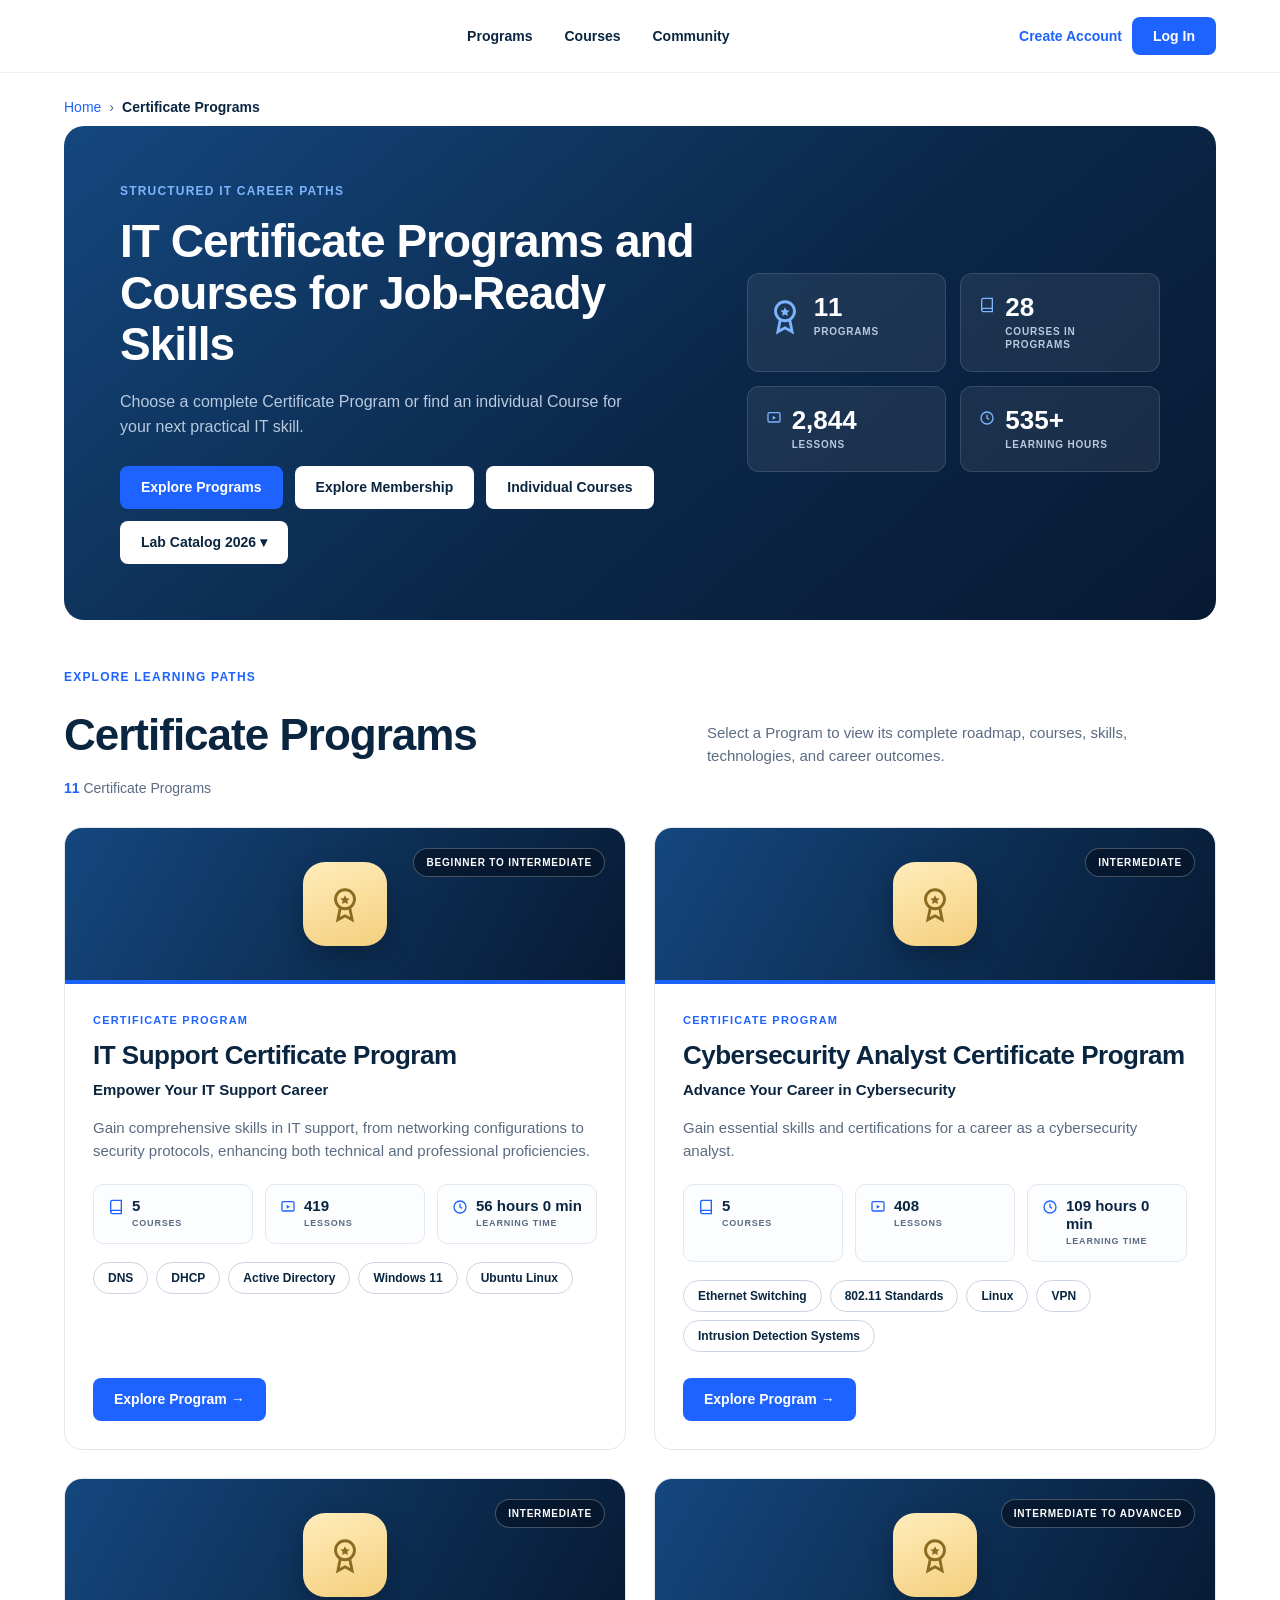
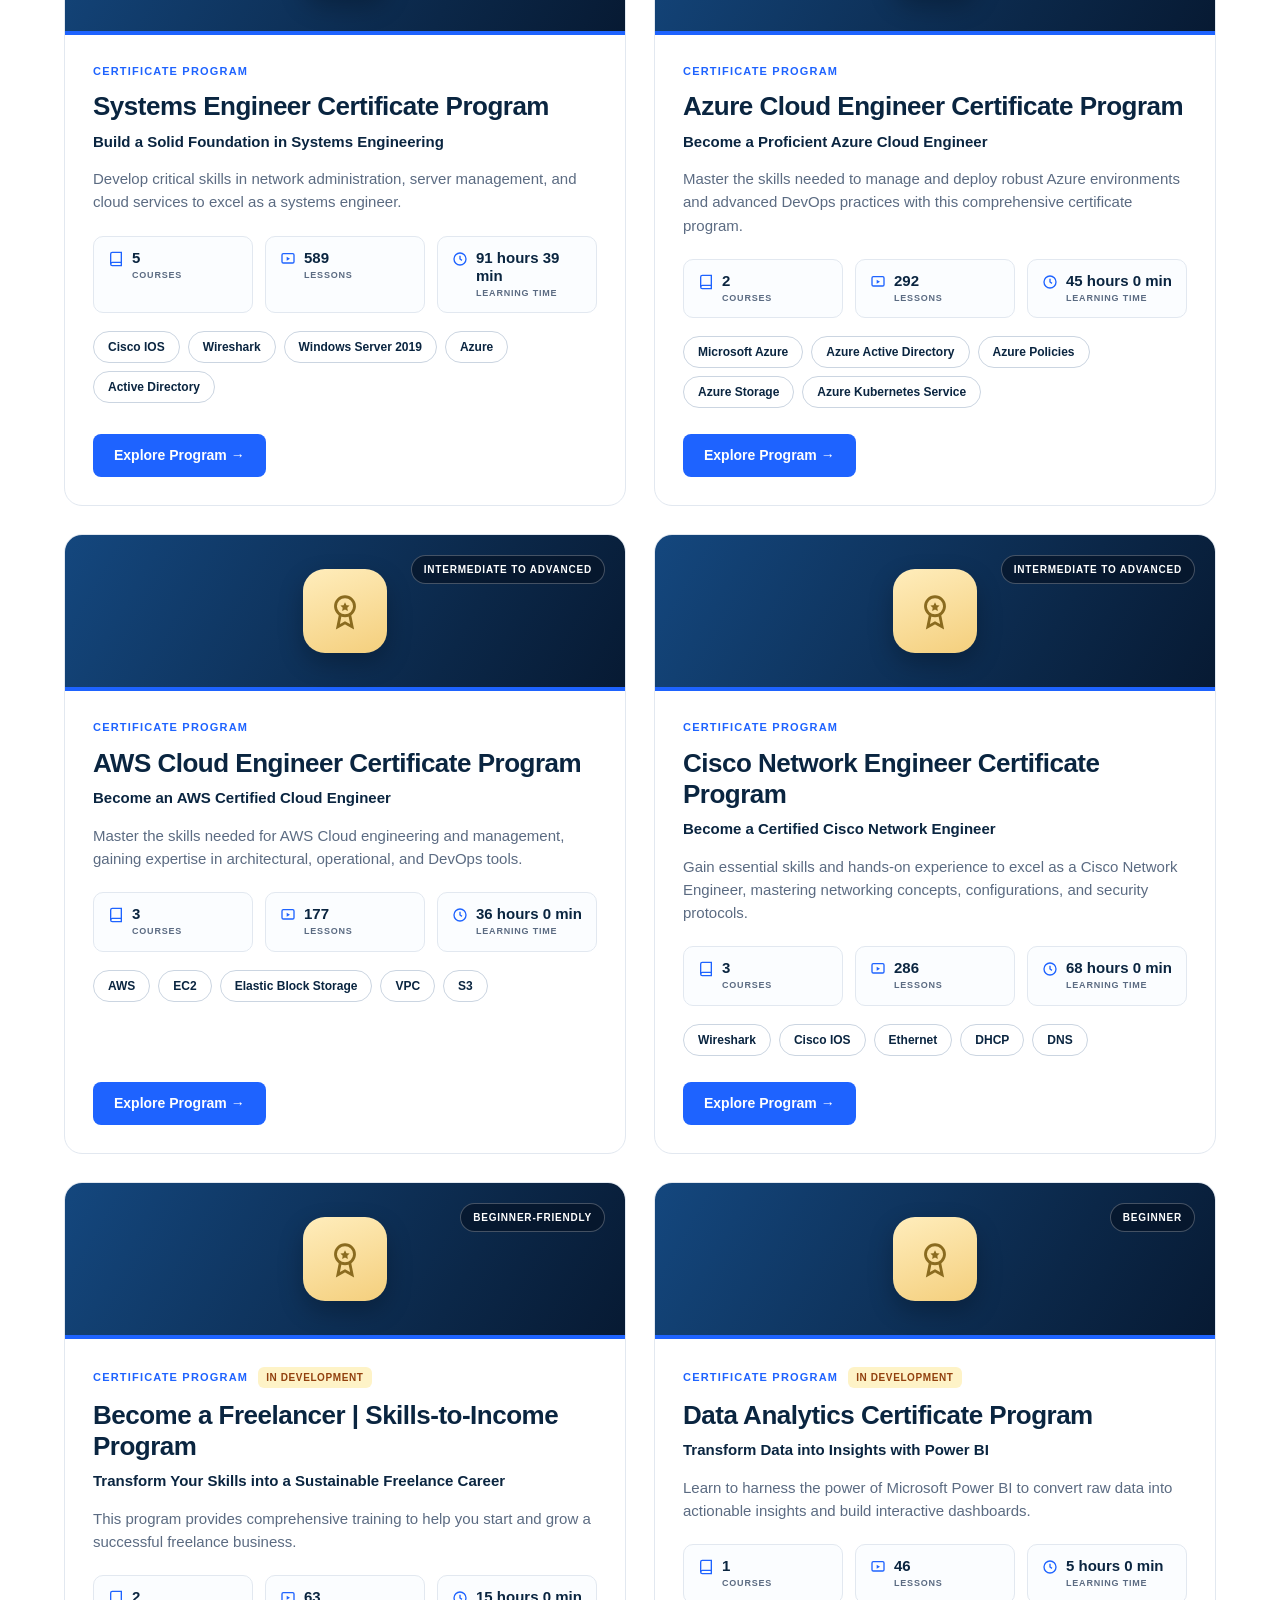
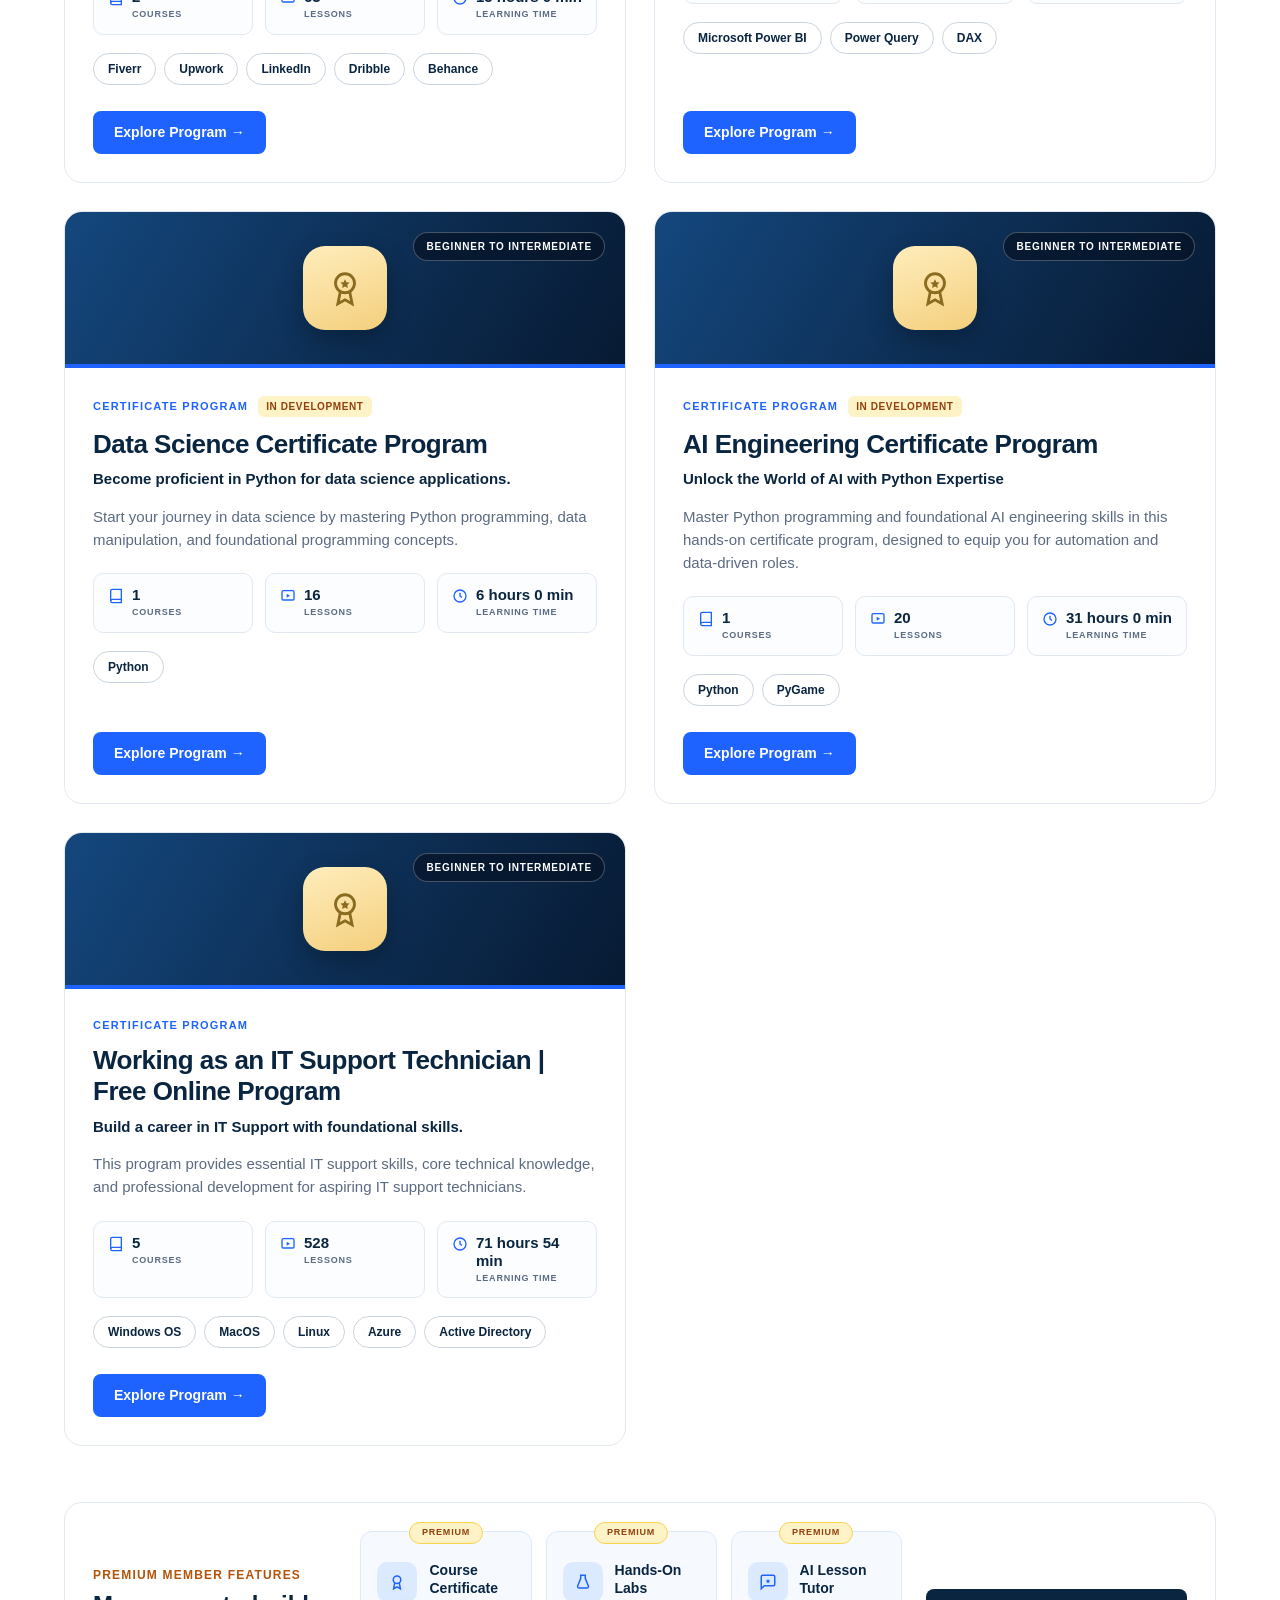
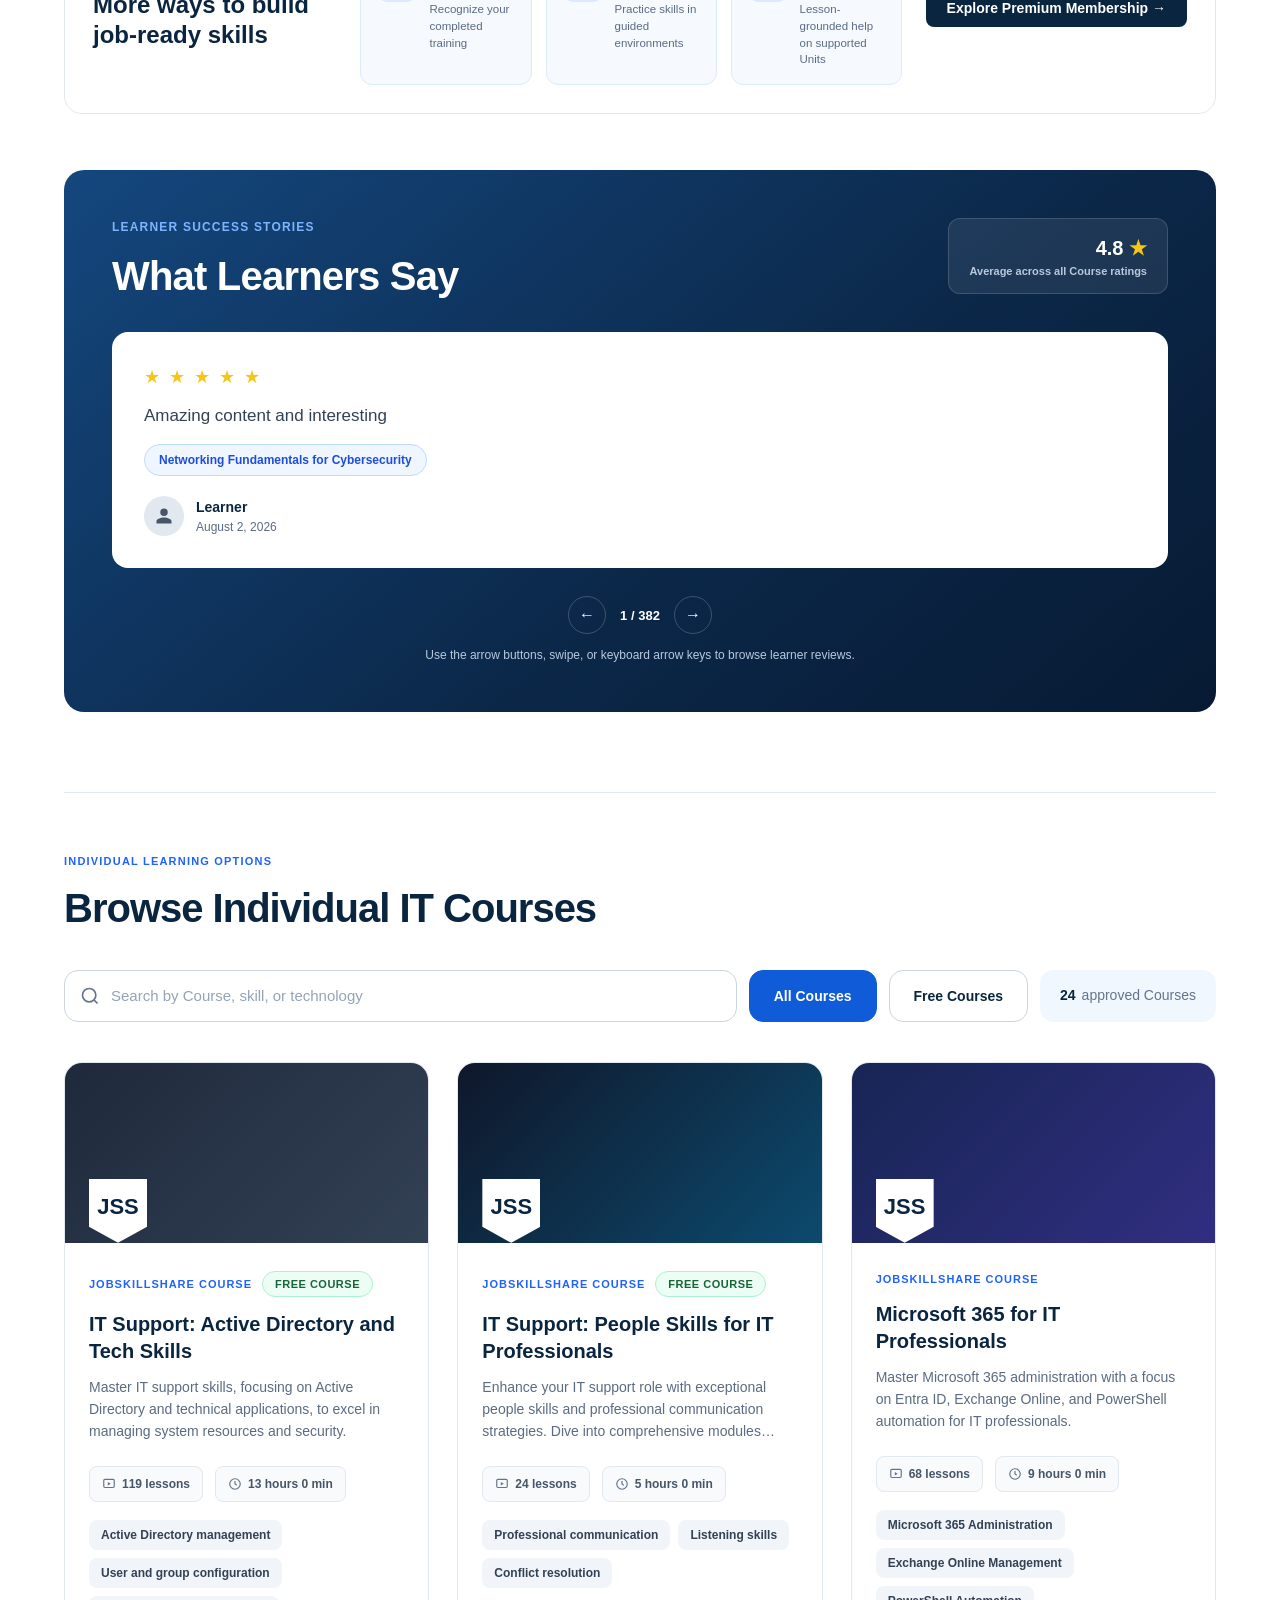
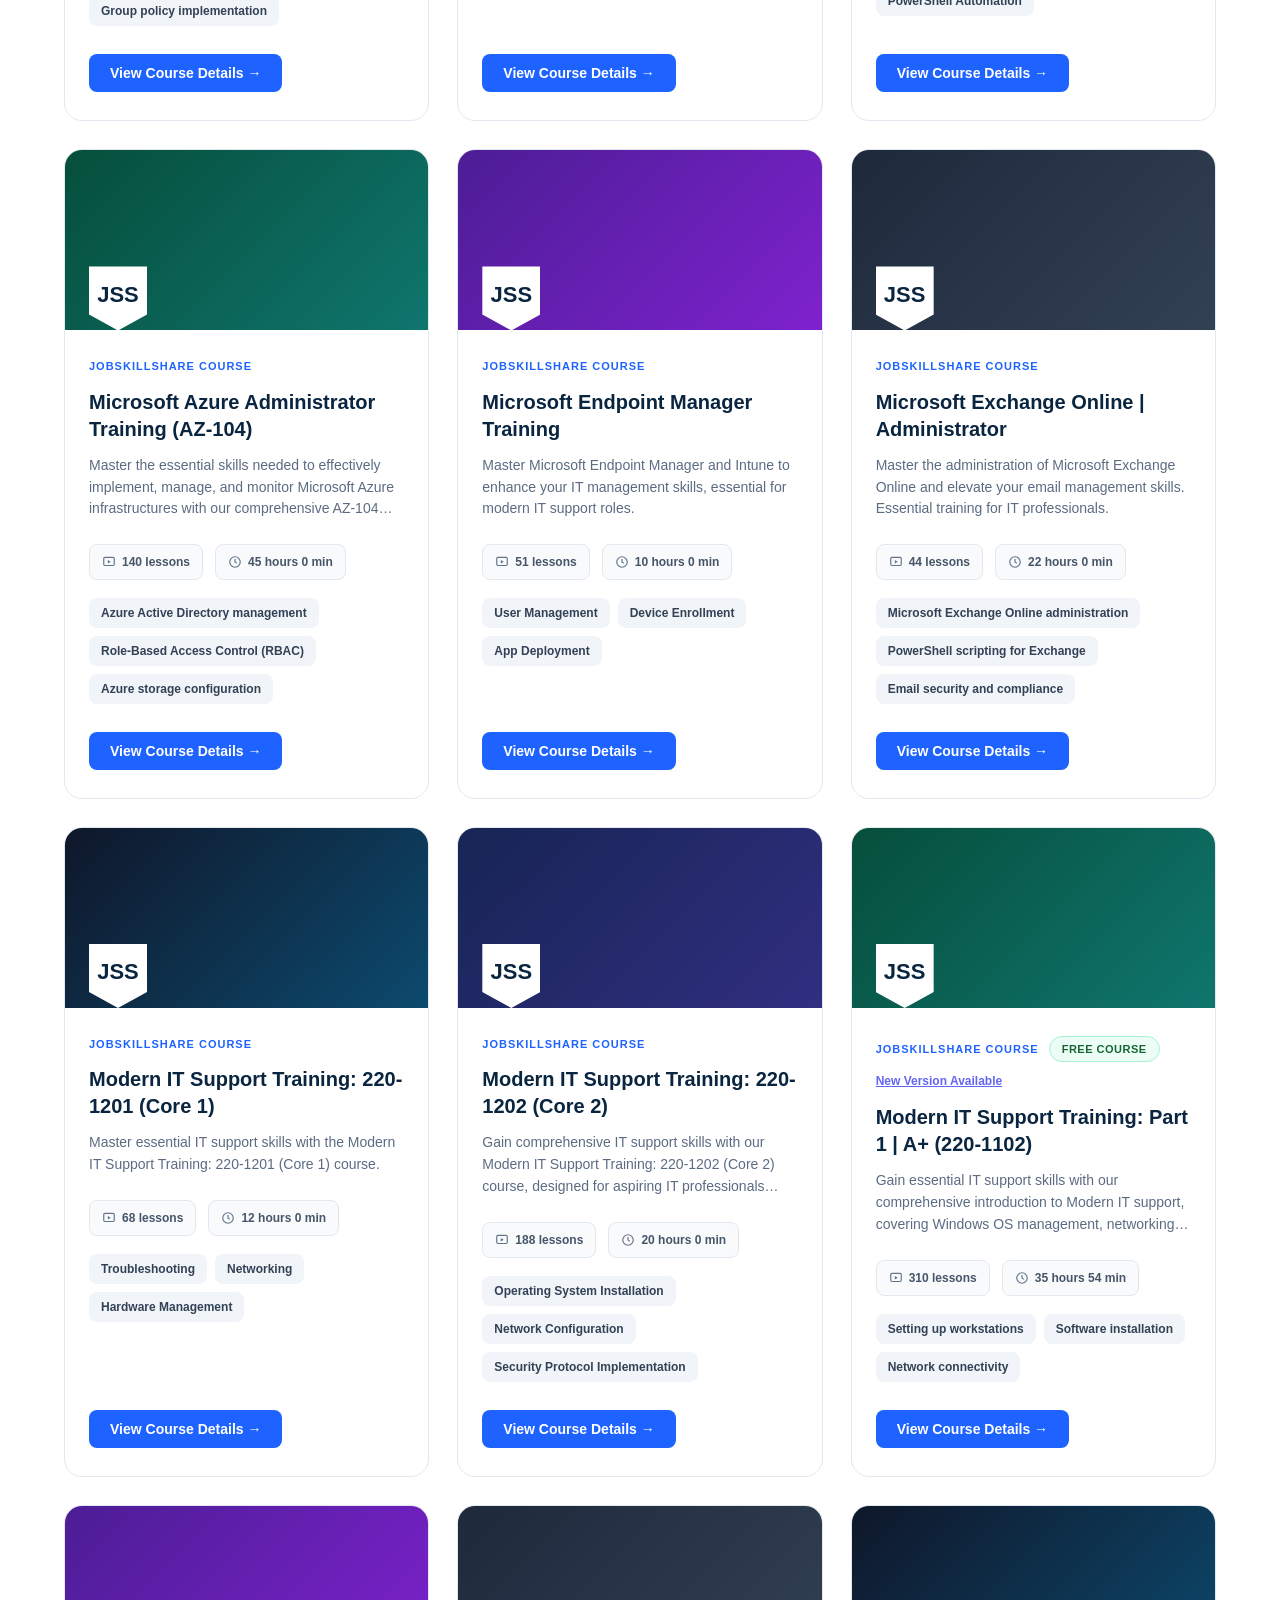
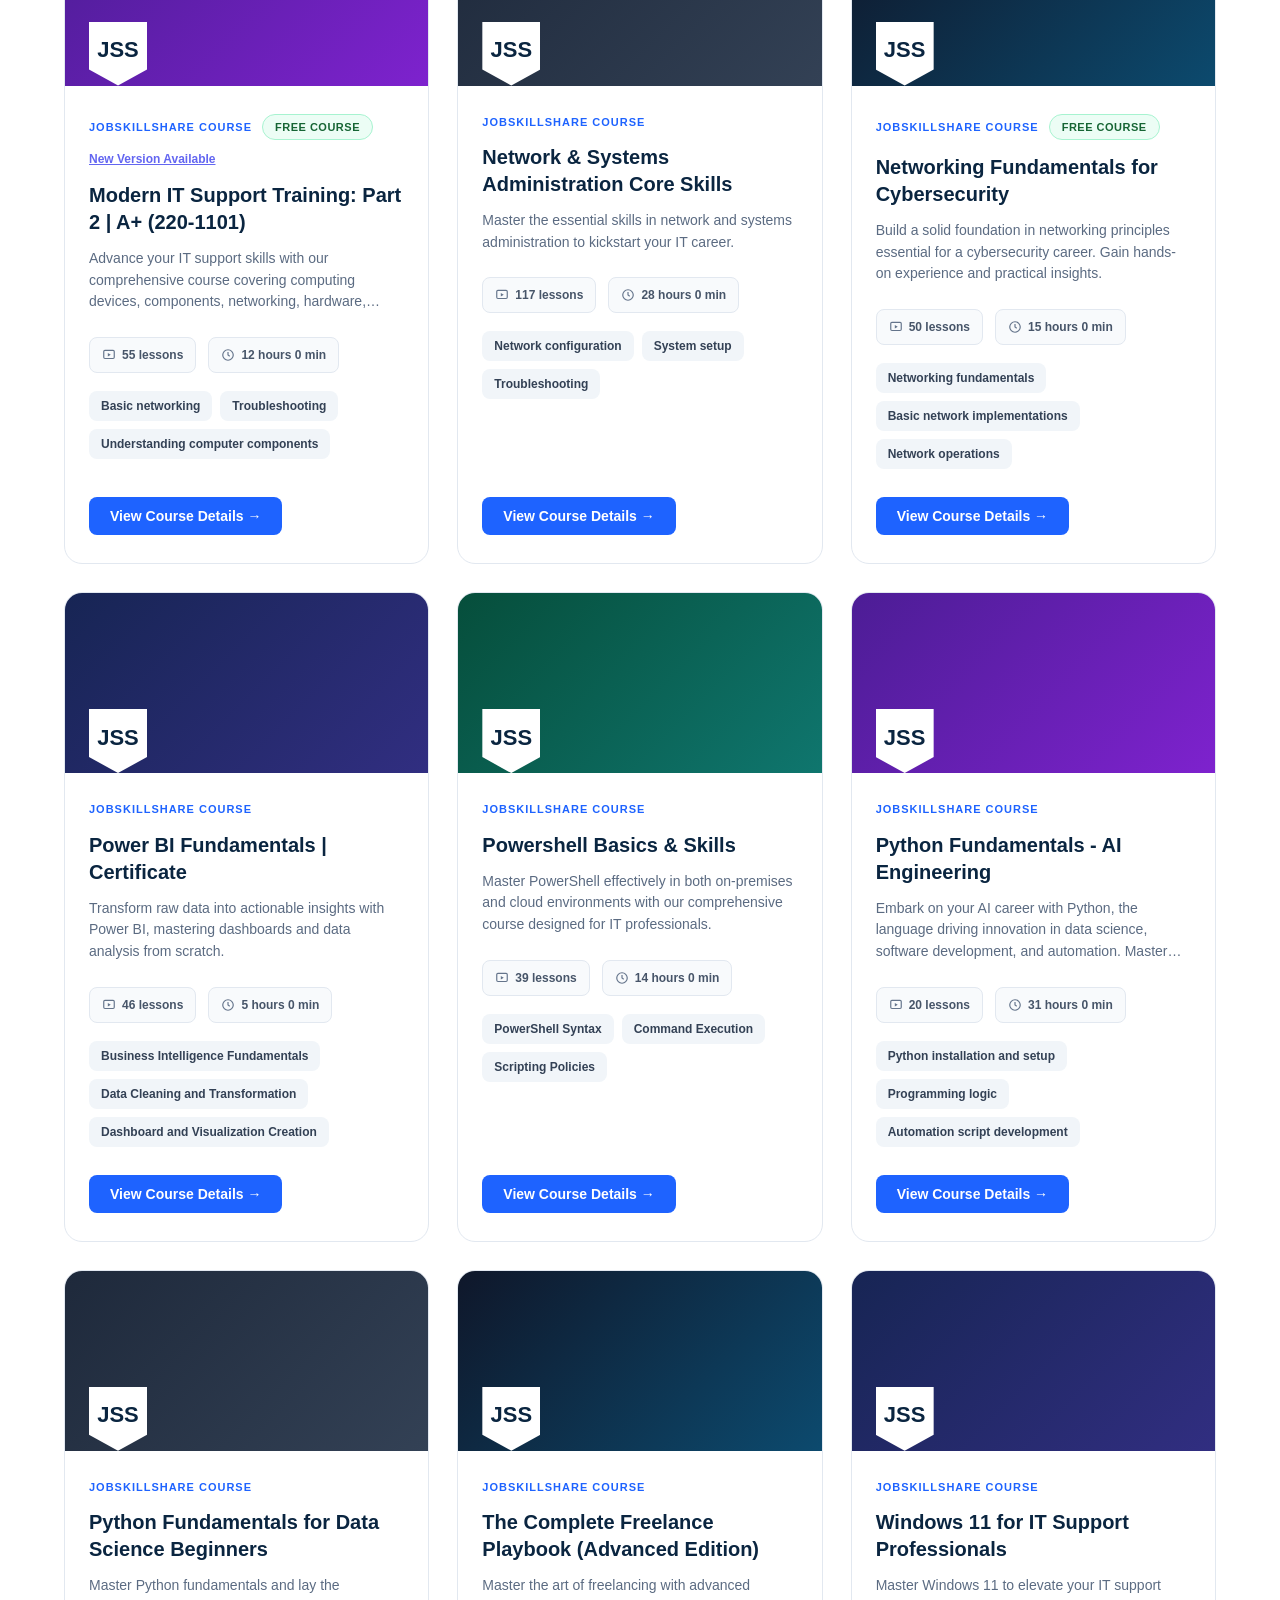
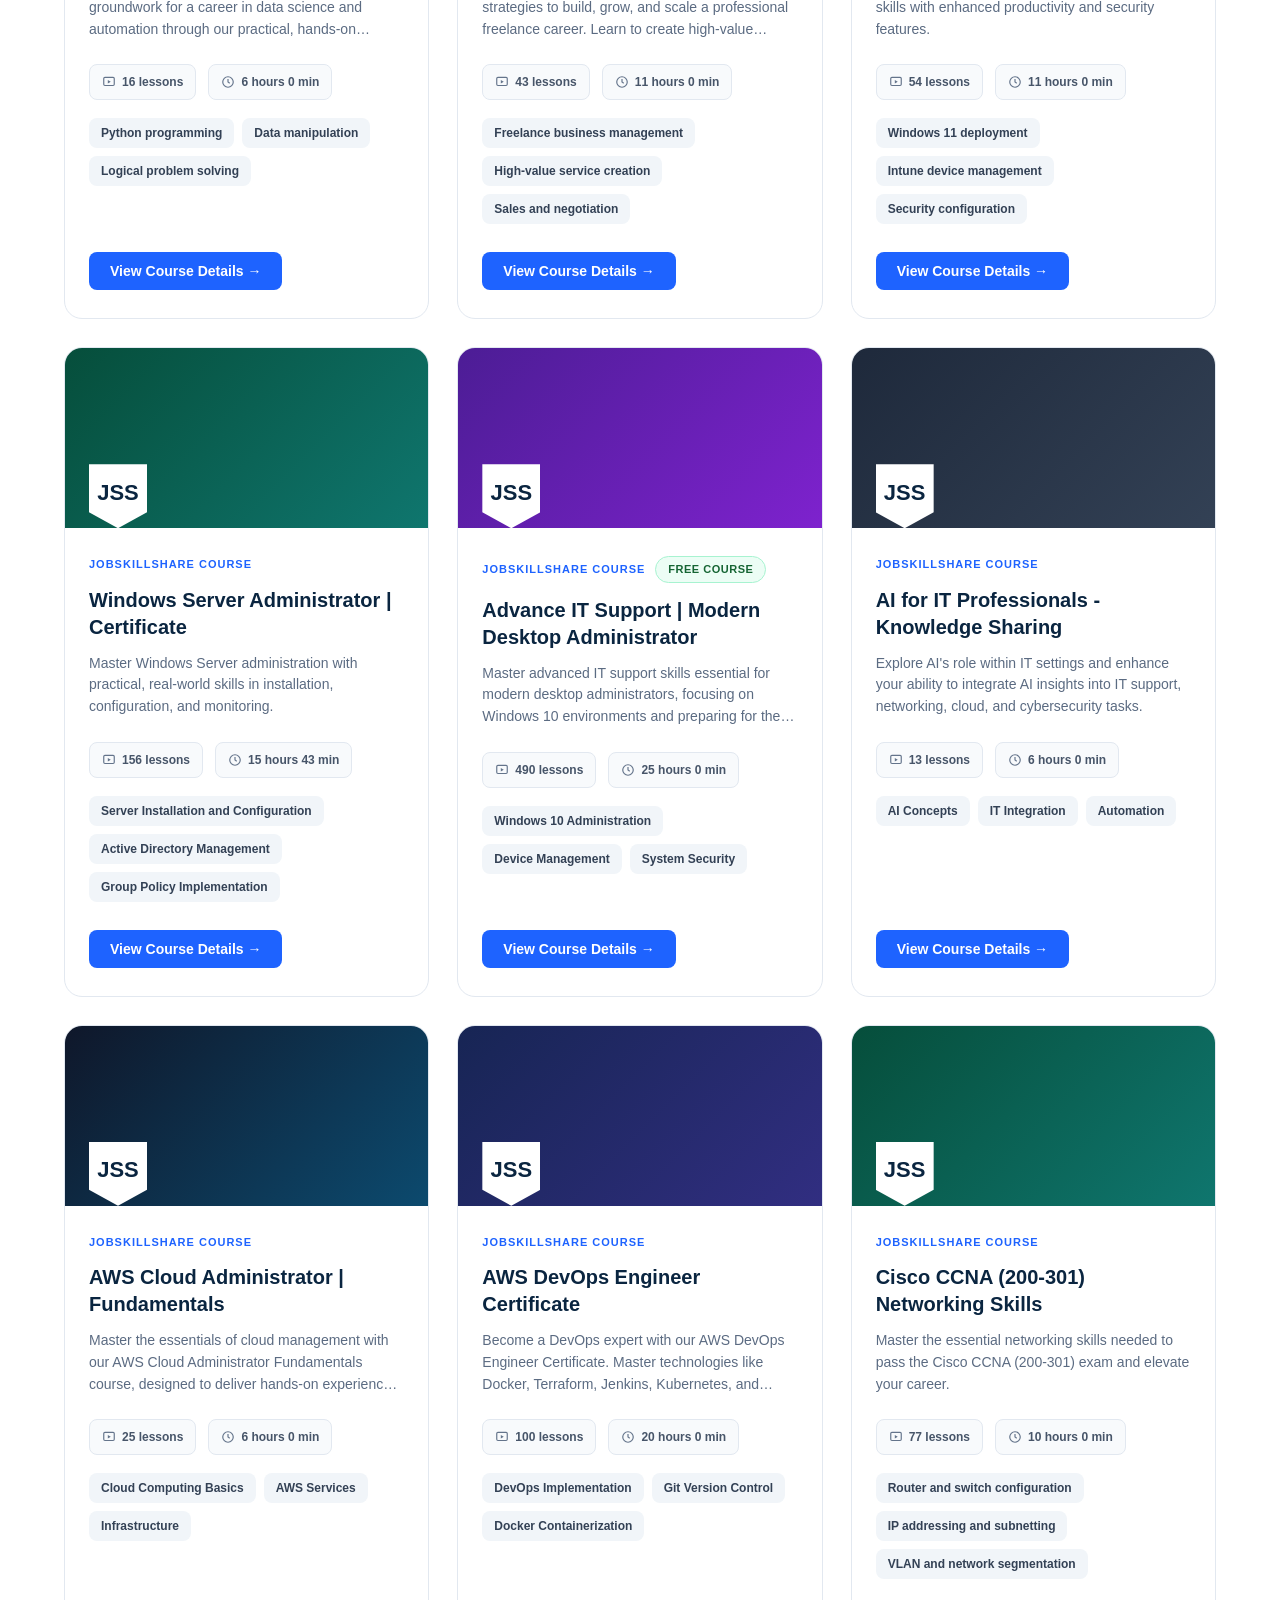
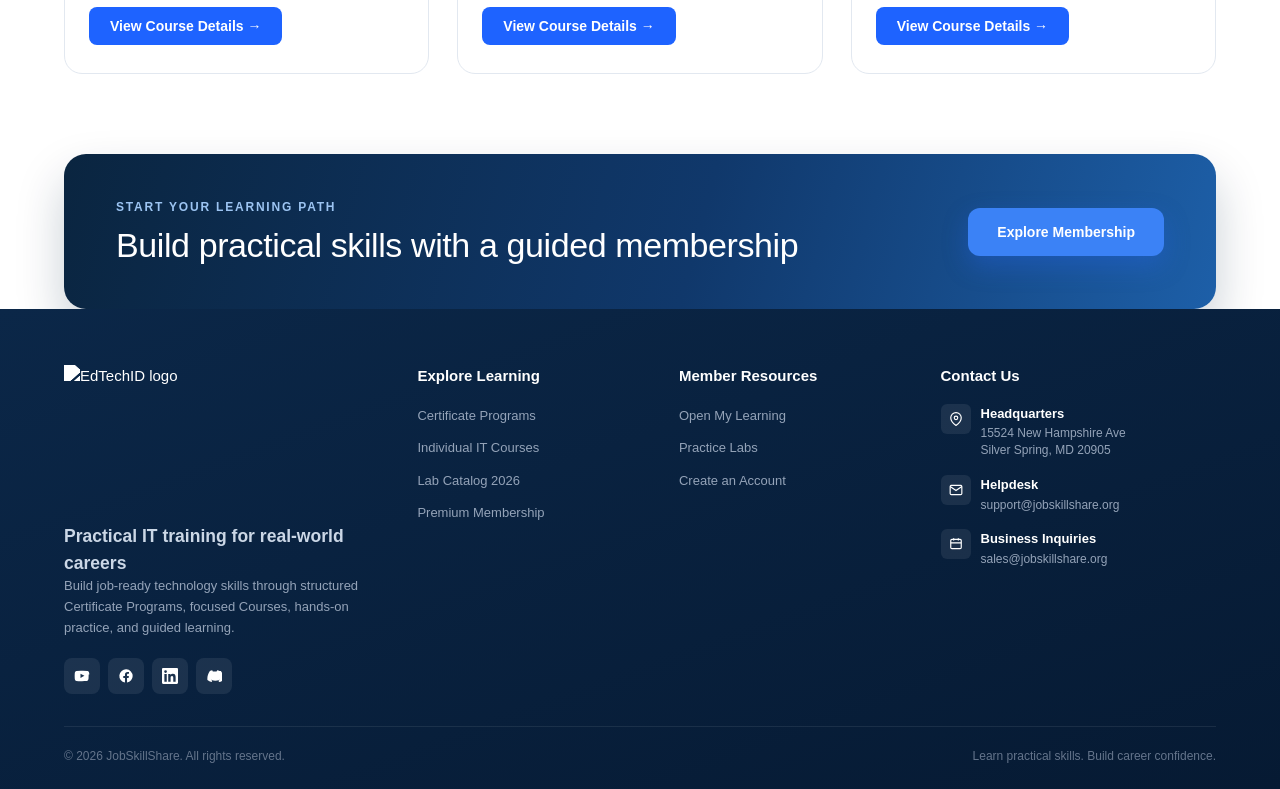
==== programs.html @ f915c5a3 "new ui" ====
<!DOCTYPE html><html lang="en"><head>
    

    

    <meta charset="UTF-8">
    <meta name="viewport" content="width=device-width, initial-scale=1.0">
    <title>Tech4D — Practical IT Training for Real-World Careers</title>
  <link rel="stylesheet" href="style.css"></head>
  <body>
    <div id="root"><header class="site-header"><div class="container header-inner"><a href="#" class="logo" aria-label="Tech4D Home"><img alt="EdTechID logo" class="header-logo-img" src="https://www.jobskillshare.org/wp-content/uploads/LOGO.png"></a><nav class="main-nav" aria-label="Primary"><a href="#programs">Programs</a><a href="#courses">Courses</a><a href="#community">Community</a></nav><div class="header-actions"><button class="nav-link-btn">Create Account</button><button class="btn btn-primary">Log In</button></div></div></header><main><div><div class="container"><div class="pp-breadcrumb"><span class="home-link">Home</span><span>›</span><span class="current">Certificate Programs</span></div><div class="pp-hero"><div><div class="eyebrow">Structured IT Career Paths</div><h1>IT Certificate Programs and Courses for Job-Ready Skills</h1><p>Choose a complete Certificate Program or find an individual Course for your next practical IT skill.</p><div class="pp-hero-buttons"><a href="#pp-list" class="btn btn-primary">Explore Programs</a><button class="btn btn-white">Explore Membership</button><a href="#pp-list" class="btn btn-white">Individual Courses</a><a href="#" class="btn btn-white">Lab Catalog 2026 ▾</a></div></div><div class="pp-hero-stats"><div class="pp-stat-box"><span class="icon"><svg width="38" height="38" viewBox="0 0 24 24" fill="none" stroke="currentColor" stroke-width="1.8"><circle cx="12" cy="9" r="6"></circle><path d="M9 14.5L7.5 22l4.5-2.5L16.5 22 15 14.5"></path><path d="M12 6.5l.9 1.8 2 .3-1.45 1.4.35 2-1.8-.95-1.8.95.35-2L9.1 8.6l2-.3z" fill="currentColor" stroke="none"></path></svg></span><div><div class="num">11</div><div class="lbl">Programs</div></div></div><div class="pp-stat-box"><span class="icon"><svg width="16" height="16" viewBox="0 0 24 24" fill="none" stroke="currentColor" stroke-width="2"><path d="M4 19.5A2.5 2.5 0 0 1 6.5 17H20"></path><path d="M6.5 2H20v20H6.5A2.5 2.5 0 0 1 4 19.5v-15A2.5 2.5 0 0 1 6.5 2z"></path></svg></span><div><div class="num">28</div><div class="lbl">Courses in Programs</div></div></div><div class="pp-stat-box"><span class="icon"><svg width="16" height="16" viewBox="0 0 24 24" fill="none" stroke="currentColor" stroke-width="2"><rect x="3" y="4" width="18" height="14" rx="2"></rect><path d="M10 8.5l5 3-5 3z" fill="currentColor" stroke="none"></path></svg></span><div><div class="num">2,844</div><div class="lbl">Lessons</div></div></div><div class="pp-stat-box"><span class="icon"><svg width="16" height="16" viewBox="0 0 24 24" fill="none" stroke="currentColor" stroke-width="2"><circle cx="12" cy="12" r="9"></circle><path d="M12 7v5l3 2"></path></svg></span><div><div class="num">535+</div><div class="lbl">Learning Hours</div></div></div></div></div><div class="pp-section-head" id="pp-list"><div><div class="eyebrow">Explore Learning Paths</div><h2>Certificate Programs</h2></div><p>Select a Program to view its complete roadmap, courses, skills, technologies, and career outcomes.</p></div><div class="pp-count"><strong>11</strong> Certificate Programs</div><div class="pp-grid"><div class="pp-card"><div class="pp-card-banner"><div class="pp-medal"><svg width="38" height="38" viewBox="0 0 24 24" fill="none" stroke="currentColor" stroke-width="1.8"><circle cx="12" cy="9" r="6"></circle><path d="M9 14.5L7.5 22l4.5-2.5L16.5 22 15 14.5"></path><path d="M12 6.5l.9 1.8 2 .3-1.45 1.4.35 2-1.8-.95-1.8.95.35-2L9.1 8.6l2-.3z" fill="currentColor" stroke="none"></path></svg></div><span class="pp-level-badge">Beginner to Intermediate</span></div><div class="pp-card-body"><div class="pp-card-eyebrow"><span class="ce">Certificate Program</span></div><h3>IT Support Certificate Program</h3><div class="pp-card-sub">Empower Your IT Support Career</div><p class="pp-card-desc">Gain comprehensive skills in IT support, from networking configurations to security protocols, enhancing both technical and professional proficiencies.</p><div class="pp-stat-row"><div class="pp-mini-stat"><span class="icon"><svg width="16" height="16" viewBox="0 0 24 24" fill="none" stroke="currentColor" stroke-width="2"><path d="M4 19.5A2.5 2.5 0 0 1 6.5 17H20"></path><path d="M6.5 2H20v20H6.5A2.5 2.5 0 0 1 4 19.5v-15A2.5 2.5 0 0 1 6.5 2z"></path></svg></span><div><div class="v">5</div><div class="l">Courses</div></div></div><div class="pp-mini-stat"><span class="icon"><svg width="16" height="16" viewBox="0 0 24 24" fill="none" stroke="currentColor" stroke-width="2"><rect x="3" y="4" width="18" height="14" rx="2"></rect><path d="M10 8.5l5 3-5 3z" fill="currentColor" stroke="none"></path></svg></span><div><div class="v">419</div><div class="l">Lessons</div></div></div><div class="pp-mini-stat"><span class="icon"><svg width="16" height="16" viewBox="0 0 24 24" fill="none" stroke="currentColor" stroke-width="2"><circle cx="12" cy="12" r="9"></circle><path d="M12 7v5l3 2"></path></svg></span><div><div class="v">56 hours 0 min</div><div class="l">Learning Time</div></div></div></div><div class="pp-chips"><span class="pp-chip">DNS</span><span class="pp-chip">DHCP</span><span class="pp-chip">Active Directory</span><span class="pp-chip">Windows 11</span><span class="pp-chip">Ubuntu Linux</span></div><a href="#" class="btn btn-primary">Explore Program →</a></div></div><div class="pp-card"><div class="pp-card-banner"><div class="pp-medal"><svg width="38" height="38" viewBox="0 0 24 24" fill="none" stroke="currentColor" stroke-width="1.8"><circle cx="12" cy="9" r="6"></circle><path d="M9 14.5L7.5 22l4.5-2.5L16.5 22 15 14.5"></path><path d="M12 6.5l.9 1.8 2 .3-1.45 1.4.35 2-1.8-.95-1.8.95.35-2L9.1 8.6l2-.3z" fill="currentColor" stroke="none"></path></svg></div><span class="pp-level-badge">Intermediate</span></div><div class="pp-card-body"><div class="pp-card-eyebrow"><span class="ce">Certificate Program</span></div><h3>Cybersecurity Analyst Certificate Program</h3><div class="pp-card-sub">Advance Your Career in Cybersecurity</div><p class="pp-card-desc">Gain essential skills and certifications for a career as a cybersecurity analyst.</p><div class="pp-stat-row"><div class="pp-mini-stat"><span class="icon"><svg width="16" height="16" viewBox="0 0 24 24" fill="none" stroke="currentColor" stroke-width="2"><path d="M4 19.5A2.5 2.5 0 0 1 6.5 17H20"></path><path d="M6.5 2H20v20H6.5A2.5 2.5 0 0 1 4 19.5v-15A2.5 2.5 0 0 1 6.5 2z"></path></svg></span><div><div class="v">5</div><div class="l">Courses</div></div></div><div class="pp-mini-stat"><span class="icon"><svg width="16" height="16" viewBox="0 0 24 24" fill="none" stroke="currentColor" stroke-width="2"><rect x="3" y="4" width="18" height="14" rx="2"></rect><path d="M10 8.5l5 3-5 3z" fill="currentColor" stroke="none"></path></svg></span><div><div class="v">408</div><div class="l">Lessons</div></div></div><div class="pp-mini-stat"><span class="icon"><svg width="16" height="16" viewBox="0 0 24 24" fill="none" stroke="currentColor" stroke-width="2"><circle cx="12" cy="12" r="9"></circle><path d="M12 7v5l3 2"></path></svg></span><div><div class="v">109 hours 0 min</div><div class="l">Learning Time</div></div></div></div><div class="pp-chips"><span class="pp-chip">Ethernet Switching</span><span class="pp-chip">802.11 Standards</span><span class="pp-chip">Linux</span><span class="pp-chip">VPN</span><span class="pp-chip">Intrusion Detection Systems</span></div><a href="#" class="btn btn-primary">Explore Program →</a></div></div><div class="pp-card"><div class="pp-card-banner"><div class="pp-medal"><svg width="38" height="38" viewBox="0 0 24 24" fill="none" stroke="currentColor" stroke-width="1.8"><circle cx="12" cy="9" r="6"></circle><path d="M9 14.5L7.5 22l4.5-2.5L16.5 22 15 14.5"></path><path d="M12 6.5l.9 1.8 2 .3-1.45 1.4.35 2-1.8-.95-1.8.95.35-2L9.1 8.6l2-.3z" fill="currentColor" stroke="none"></path></svg></div><span class="pp-level-badge">Intermediate</span></div><div class="pp-card-body"><div class="pp-card-eyebrow"><span class="ce">Certificate Program</span></div><h3>Systems Engineer Certificate Program</h3><div class="pp-card-sub">Build a Solid Foundation in Systems Engineering</div><p class="pp-card-desc">Develop critical skills in network administration, server management, and cloud services to excel as a systems engineer.</p><div class="pp-stat-row"><div class="pp-mini-stat"><span class="icon"><svg width="16" height="16" viewBox="0 0 24 24" fill="none" stroke="currentColor" stroke-width="2"><path d="M4 19.5A2.5 2.5 0 0 1 6.5 17H20"></path><path d="M6.5 2H20v20H6.5A2.5 2.5 0 0 1 4 19.5v-15A2.5 2.5 0 0 1 6.5 2z"></path></svg></span><div><div class="v">5</div><div class="l">Courses</div></div></div><div class="pp-mini-stat"><span class="icon"><svg width="16" height="16" viewBox="0 0 24 24" fill="none" stroke="currentColor" stroke-width="2"><rect x="3" y="4" width="18" height="14" rx="2"></rect><path d="M10 8.5l5 3-5 3z" fill="currentColor" stroke="none"></path></svg></span><div><div class="v">589</div><div class="l">Lessons</div></div></div><div class="pp-mini-stat"><span class="icon"><svg width="16" height="16" viewBox="0 0 24 24" fill="none" stroke="currentColor" stroke-width="2"><circle cx="12" cy="12" r="9"></circle><path d="M12 7v5l3 2"></path></svg></span><div><div class="v">91 hours 39 min</div><div class="l">Learning Time</div></div></div></div><div class="pp-chips"><span class="pp-chip">Cisco IOS</span><span class="pp-chip">Wireshark</span><span class="pp-chip">Windows Server 2019</span><span class="pp-chip">Azure</span><span class="pp-chip">Active Directory</span></div><a href="#" class="btn btn-primary">Explore Program →</a></div></div><div class="pp-card"><div class="pp-card-banner"><div class="pp-medal"><svg width="38" height="38" viewBox="0 0 24 24" fill="none" stroke="currentColor" stroke-width="1.8"><circle cx="12" cy="9" r="6"></circle><path d="M9 14.5L7.5 22l4.5-2.5L16.5 22 15 14.5"></path><path d="M12 6.5l.9 1.8 2 .3-1.45 1.4.35 2-1.8-.95-1.8.95.35-2L9.1 8.6l2-.3z" fill="currentColor" stroke="none"></path></svg></div><span class="pp-level-badge">Intermediate to Advanced</span></div><div class="pp-card-body"><div class="pp-card-eyebrow"><span class="ce">Certificate Program</span></div><h3>Azure Cloud Engineer Certificate Program</h3><div class="pp-card-sub">Become a Proficient Azure Cloud Engineer</div><p class="pp-card-desc">Master the skills needed to manage and deploy robust Azure environments and advanced DevOps practices with this comprehensive certificate program.</p><div class="pp-stat-row"><div class="pp-mini-stat"><span class="icon"><svg width="16" height="16" viewBox="0 0 24 24" fill="none" stroke="currentColor" stroke-width="2"><path d="M4 19.5A2.5 2.5 0 0 1 6.5 17H20"></path><path d="M6.5 2H20v20H6.5A2.5 2.5 0 0 1 4 19.5v-15A2.5 2.5 0 0 1 6.5 2z"></path></svg></span><div><div class="v">2</div><div class="l">Courses</div></div></div><div class="pp-mini-stat"><span class="icon"><svg width="16" height="16" viewBox="0 0 24 24" fill="none" stroke="currentColor" stroke-width="2"><rect x="3" y="4" width="18" height="14" rx="2"></rect><path d="M10 8.5l5 3-5 3z" fill="currentColor" stroke="none"></path></svg></span><div><div class="v">292</div><div class="l">Lessons</div></div></div><div class="pp-mini-stat"><span class="icon"><svg width="16" height="16" viewBox="0 0 24 24" fill="none" stroke="currentColor" stroke-width="2"><circle cx="12" cy="12" r="9"></circle><path d="M12 7v5l3 2"></path></svg></span><div><div class="v">45 hours 0 min</div><div class="l">Learning Time</div></div></div></div><div class="pp-chips"><span class="pp-chip">Microsoft Azure</span><span class="pp-chip">Azure Active Directory</span><span class="pp-chip">Azure Policies</span><span class="pp-chip">Azure Storage</span><span class="pp-chip">Azure Kubernetes Service</span></div><a href="#" class="btn btn-primary">Explore Program →</a></div></div><div class="pp-card"><div class="pp-card-banner"><div class="pp-medal"><svg width="38" height="38" viewBox="0 0 24 24" fill="none" stroke="currentColor" stroke-width="1.8"><circle cx="12" cy="9" r="6"></circle><path d="M9 14.5L7.5 22l4.5-2.5L16.5 22 15 14.5"></path><path d="M12 6.5l.9 1.8 2 .3-1.45 1.4.35 2-1.8-.95-1.8.95.35-2L9.1 8.6l2-.3z" fill="currentColor" stroke="none"></path></svg></div><span class="pp-level-badge">Intermediate to Advanced</span></div><div class="pp-card-body"><div class="pp-card-eyebrow"><span class="ce">Certificate Program</span></div><h3>AWS Cloud Engineer Certificate Program</h3><div class="pp-card-sub">Become an AWS Certified Cloud Engineer</div><p class="pp-card-desc">Master the skills needed for AWS Cloud engineering and management, gaining expertise in architectural, operational, and DevOps tools.</p><div class="pp-stat-row"><div class="pp-mini-stat"><span class="icon"><svg width="16" height="16" viewBox="0 0 24 24" fill="none" stroke="currentColor" stroke-width="2"><path d="M4 19.5A2.5 2.5 0 0 1 6.5 17H20"></path><path d="M6.5 2H20v20H6.5A2.5 2.5 0 0 1 4 19.5v-15A2.5 2.5 0 0 1 6.5 2z"></path></svg></span><div><div class="v">3</div><div class="l">Courses</div></div></div><div class="pp-mini-stat"><span class="icon"><svg width="16" height="16" viewBox="0 0 24 24" fill="none" stroke="currentColor" stroke-width="2"><rect x="3" y="4" width="18" height="14" rx="2"></rect><path d="M10 8.5l5 3-5 3z" fill="currentColor" stroke="none"></path></svg></span><div><div class="v">177</div><div class="l">Lessons</div></div></div><div class="pp-mini-stat"><span class="icon"><svg width="16" height="16" viewBox="0 0 24 24" fill="none" stroke="currentColor" stroke-width="2"><circle cx="12" cy="12" r="9"></circle><path d="M12 7v5l3 2"></path></svg></span><div><div class="v">36 hours 0 min</div><div class="l">Learning Time</div></div></div></div><div class="pp-chips"><span class="pp-chip">AWS</span><span class="pp-chip">EC2</span><span class="pp-chip">Elastic Block Storage</span><span class="pp-chip">VPC</span><span class="pp-chip">S3</span></div><a href="#" class="btn btn-primary">Explore Program →</a></div></div><div class="pp-card"><div class="pp-card-banner"><div class="pp-medal"><svg width="38" height="38" viewBox="0 0 24 24" fill="none" stroke="currentColor" stroke-width="1.8"><circle cx="12" cy="9" r="6"></circle><path d="M9 14.5L7.5 22l4.5-2.5L16.5 22 15 14.5"></path><path d="M12 6.5l.9 1.8 2 .3-1.45 1.4.35 2-1.8-.95-1.8.95.35-2L9.1 8.6l2-.3z" fill="currentColor" stroke="none"></path></svg></div><span class="pp-level-badge">Intermediate to Advanced</span></div><div class="pp-card-body"><div class="pp-card-eyebrow"><span class="ce">Certificate Program</span></div><h3>Cisco Network Engineer Certificate Program</h3><div class="pp-card-sub">Become a Certified Cisco Network Engineer</div><p class="pp-card-desc">Gain essential skills and hands-on experience to excel as a Cisco Network Engineer, mastering networking concepts, configurations, and security protocols.</p><div class="pp-stat-row"><div class="pp-mini-stat"><span class="icon"><svg width="16" height="16" viewBox="0 0 24 24" fill="none" stroke="currentColor" stroke-width="2"><path d="M4 19.5A2.5 2.5 0 0 1 6.5 17H20"></path><path d="M6.5 2H20v20H6.5A2.5 2.5 0 0 1 4 19.5v-15A2.5 2.5 0 0 1 6.5 2z"></path></svg></span><div><div class="v">3</div><div class="l">Courses</div></div></div><div class="pp-mini-stat"><span class="icon"><svg width="16" height="16" viewBox="0 0 24 24" fill="none" stroke="currentColor" stroke-width="2"><rect x="3" y="4" width="18" height="14" rx="2"></rect><path d="M10 8.5l5 3-5 3z" fill="currentColor" stroke="none"></path></svg></span><div><div class="v">286</div><div class="l">Lessons</div></div></div><div class="pp-mini-stat"><span class="icon"><svg width="16" height="16" viewBox="0 0 24 24" fill="none" stroke="currentColor" stroke-width="2"><circle cx="12" cy="12" r="9"></circle><path d="M12 7v5l3 2"></path></svg></span><div><div class="v">68 hours 0 min</div><div class="l">Learning Time</div></div></div></div><div class="pp-chips"><span class="pp-chip">Wireshark</span><span class="pp-chip">Cisco IOS</span><span class="pp-chip">Ethernet</span><span class="pp-chip">DHCP</span><span class="pp-chip">DNS</span></div><a href="#" class="btn btn-primary">Explore Program →</a></div></div><div class="pp-card"><div class="pp-card-banner"><div class="pp-medal"><svg width="38" height="38" viewBox="0 0 24 24" fill="none" stroke="currentColor" stroke-width="1.8"><circle cx="12" cy="9" r="6"></circle><path d="M9 14.5L7.5 22l4.5-2.5L16.5 22 15 14.5"></path><path d="M12 6.5l.9 1.8 2 .3-1.45 1.4.35 2-1.8-.95-1.8.95.35-2L9.1 8.6l2-.3z" fill="currentColor" stroke="none"></path></svg></div><span class="pp-level-badge">Beginner-friendly</span></div><div class="pp-card-body"><div class="pp-card-eyebrow"><span class="ce">Certificate Program</span><span class="pp-dev-badge">In Development</span></div><h3>Become a Freelancer | Skills-to-Income Program</h3><div class="pp-card-sub">Transform Your Skills into a Sustainable Freelance Career</div><p class="pp-card-desc">This program provides comprehensive training to help you start and grow a successful freelance business.</p><div class="pp-stat-row"><div class="pp-mini-stat"><span class="icon"><svg width="16" height="16" viewBox="0 0 24 24" fill="none" stroke="currentColor" stroke-width="2"><path d="M4 19.5A2.5 2.5 0 0 1 6.5 17H20"></path><path d="M6.5 2H20v20H6.5A2.5 2.5 0 0 1 4 19.5v-15A2.5 2.5 0 0 1 6.5 2z"></path></svg></span><div><div class="v">2</div><div class="l">Courses</div></div></div><div class="pp-mini-stat"><span class="icon"><svg width="16" height="16" viewBox="0 0 24 24" fill="none" stroke="currentColor" stroke-width="2"><rect x="3" y="4" width="18" height="14" rx="2"></rect><path d="M10 8.5l5 3-5 3z" fill="currentColor" stroke="none"></path></svg></span><div><div class="v">63</div><div class="l">Lessons</div></div></div><div class="pp-mini-stat"><span class="icon"><svg width="16" height="16" viewBox="0 0 24 24" fill="none" stroke="currentColor" stroke-width="2"><circle cx="12" cy="12" r="9"></circle><path d="M12 7v5l3 2"></path></svg></span><div><div class="v">15 hours 0 min</div><div class="l">Learning Time</div></div></div></div><div class="pp-chips"><span class="pp-chip">Fiverr</span><span class="pp-chip">Upwork</span><span class="pp-chip">LinkedIn</span><span class="pp-chip">Dribble</span><span class="pp-chip">Behance</span></div><a href="#" class="btn btn-primary">Explore Program →</a></div></div><div class="pp-card"><div class="pp-card-banner"><div class="pp-medal"><svg width="38" height="38" viewBox="0 0 24 24" fill="none" stroke="currentColor" stroke-width="1.8"><circle cx="12" cy="9" r="6"></circle><path d="M9 14.5L7.5 22l4.5-2.5L16.5 22 15 14.5"></path><path d="M12 6.5l.9 1.8 2 .3-1.45 1.4.35 2-1.8-.95-1.8.95.35-2L9.1 8.6l2-.3z" fill="currentColor" stroke="none"></path></svg></div><span class="pp-level-badge">Beginner</span></div><div class="pp-card-body"><div class="pp-card-eyebrow"><span class="ce">Certificate Program</span><span class="pp-dev-badge">In Development</span></div><h3>Data Analytics Certificate Program</h3><div class="pp-card-sub">Transform Data into Insights with Power BI</div><p class="pp-card-desc">Learn to harness the power of Microsoft Power BI to convert raw data into actionable insights and build interactive dashboards.</p><div class="pp-stat-row"><div class="pp-mini-stat"><span class="icon"><svg width="16" height="16" viewBox="0 0 24 24" fill="none" stroke="currentColor" stroke-width="2"><path d="M4 19.5A2.5 2.5 0 0 1 6.5 17H20"></path><path d="M6.5 2H20v20H6.5A2.5 2.5 0 0 1 4 19.5v-15A2.5 2.5 0 0 1 6.5 2z"></path></svg></span><div><div class="v">1</div><div class="l">Courses</div></div></div><div class="pp-mini-stat"><span class="icon"><svg width="16" height="16" viewBox="0 0 24 24" fill="none" stroke="currentColor" stroke-width="2"><rect x="3" y="4" width="18" height="14" rx="2"></rect><path d="M10 8.5l5 3-5 3z" fill="currentColor" stroke="none"></path></svg></span><div><div class="v">46</div><div class="l">Lessons</div></div></div><div class="pp-mini-stat"><span class="icon"><svg width="16" height="16" viewBox="0 0 24 24" fill="none" stroke="currentColor" stroke-width="2"><circle cx="12" cy="12" r="9"></circle><path d="M12 7v5l3 2"></path></svg></span><div><div class="v">5 hours 0 min</div><div class="l">Learning Time</div></div></div></div><div class="pp-chips"><span class="pp-chip">Microsoft Power BI</span><span class="pp-chip">Power Query</span><span class="pp-chip">DAX</span></div><a href="#" class="btn btn-primary">Explore Program →</a></div></div><div class="pp-card"><div class="pp-card-banner"><div class="pp-medal"><svg width="38" height="38" viewBox="0 0 24 24" fill="none" stroke="currentColor" stroke-width="1.8"><circle cx="12" cy="9" r="6"></circle><path d="M9 14.5L7.5 22l4.5-2.5L16.5 22 15 14.5"></path><path d="M12 6.5l.9 1.8 2 .3-1.45 1.4.35 2-1.8-.95-1.8.95.35-2L9.1 8.6l2-.3z" fill="currentColor" stroke="none"></path></svg></div><span class="pp-level-badge">Beginner to Intermediate</span></div><div class="pp-card-body"><div class="pp-card-eyebrow"><span class="ce">Certificate Program</span><span class="pp-dev-badge">In Development</span></div><h3>Data Science Certificate Program</h3><div class="pp-card-sub">Become proficient in Python for data science applications.</div><p class="pp-card-desc">Start your journey in data science by mastering Python programming, data manipulation, and foundational programming concepts.</p><div class="pp-stat-row"><div class="pp-mini-stat"><span class="icon"><svg width="16" height="16" viewBox="0 0 24 24" fill="none" stroke="currentColor" stroke-width="2"><path d="M4 19.5A2.5 2.5 0 0 1 6.5 17H20"></path><path d="M6.5 2H20v20H6.5A2.5 2.5 0 0 1 4 19.5v-15A2.5 2.5 0 0 1 6.5 2z"></path></svg></span><div><div class="v">1</div><div class="l">Courses</div></div></div><div class="pp-mini-stat"><span class="icon"><svg width="16" height="16" viewBox="0 0 24 24" fill="none" stroke="currentColor" stroke-width="2"><rect x="3" y="4" width="18" height="14" rx="2"></rect><path d="M10 8.5l5 3-5 3z" fill="currentColor" stroke="none"></path></svg></span><div><div class="v">16</div><div class="l">Lessons</div></div></div><div class="pp-mini-stat"><span class="icon"><svg width="16" height="16" viewBox="0 0 24 24" fill="none" stroke="currentColor" stroke-width="2"><circle cx="12" cy="12" r="9"></circle><path d="M12 7v5l3 2"></path></svg></span><div><div class="v">6 hours 0 min</div><div class="l">Learning Time</div></div></div></div><div class="pp-chips"><span class="pp-chip">Python</span></div><a href="#" class="btn btn-primary">Explore Program →</a></div></div><div class="pp-card"><div class="pp-card-banner"><div class="pp-medal"><svg width="38" height="38" viewBox="0 0 24 24" fill="none" stroke="currentColor" stroke-width="1.8"><circle cx="12" cy="9" r="6"></circle><path d="M9 14.5L7.5 22l4.5-2.5L16.5 22 15 14.5"></path><path d="M12 6.5l.9 1.8 2 .3-1.45 1.4.35 2-1.8-.95-1.8.95.35-2L9.1 8.6l2-.3z" fill="currentColor" stroke="none"></path></svg></div><span class="pp-level-badge">Beginner to Intermediate</span></div><div class="pp-card-body"><div class="pp-card-eyebrow"><span class="ce">Certificate Program</span><span class="pp-dev-badge">In Development</span></div><h3>AI Engineering Certificate Program</h3><div class="pp-card-sub">Unlock the World of AI with Python Expertise</div><p class="pp-card-desc">Master Python programming and foundational AI engineering skills in this hands-on certificate program, designed to equip you for automation and data-driven roles.</p><div class="pp-stat-row"><div class="pp-mini-stat"><span class="icon"><svg width="16" height="16" viewBox="0 0 24 24" fill="none" stroke="currentColor" stroke-width="2"><path d="M4 19.5A2.5 2.5 0 0 1 6.5 17H20"></path><path d="M6.5 2H20v20H6.5A2.5 2.5 0 0 1 4 19.5v-15A2.5 2.5 0 0 1 6.5 2z"></path></svg></span><div><div class="v">1</div><div class="l">Courses</div></div></div><div class="pp-mini-stat"><span class="icon"><svg width="16" height="16" viewBox="0 0 24 24" fill="none" stroke="currentColor" stroke-width="2"><rect x="3" y="4" width="18" height="14" rx="2"></rect><path d="M10 8.5l5 3-5 3z" fill="currentColor" stroke="none"></path></svg></span><div><div class="v">20</div><div class="l">Lessons</div></div></div><div class="pp-mini-stat"><span class="icon"><svg width="16" height="16" viewBox="0 0 24 24" fill="none" stroke="currentColor" stroke-width="2"><circle cx="12" cy="12" r="9"></circle><path d="M12 7v5l3 2"></path></svg></span><div><div class="v">31 hours 0 min</div><div class="l">Learning Time</div></div></div></div><div class="pp-chips"><span class="pp-chip">Python</span><span class="pp-chip">PyGame</span></div><a href="#" class="btn btn-primary">Explore Program →</a></div></div><div class="pp-card"><div class="pp-card-banner"><div class="pp-medal"><svg width="38" height="38" viewBox="0 0 24 24" fill="none" stroke="currentColor" stroke-width="1.8"><circle cx="12" cy="9" r="6"></circle><path d="M9 14.5L7.5 22l4.5-2.5L16.5 22 15 14.5"></path><path d="M12 6.5l.9 1.8 2 .3-1.45 1.4.35 2-1.8-.95-1.8.95.35-2L9.1 8.6l2-.3z" fill="currentColor" stroke="none"></path></svg></div><span class="pp-level-badge">Beginner to Intermediate</span></div><div class="pp-card-body"><div class="pp-card-eyebrow"><span class="ce">Certificate Program</span></div><h3>Working as an IT Support Technician | Free Online Program</h3><div class="pp-card-sub">Build a career in IT Support with foundational skills.</div><p class="pp-card-desc">This program provides essential IT support skills, core technical knowledge, and professional development for aspiring IT support technicians.</p><div class="pp-stat-row"><div class="pp-mini-stat"><span class="icon"><svg width="16" height="16" viewBox="0 0 24 24" fill="none" stroke="currentColor" stroke-width="2"><path d="M4 19.5A2.5 2.5 0 0 1 6.5 17H20"></path><path d="M6.5 2H20v20H6.5A2.5 2.5 0 0 1 4 19.5v-15A2.5 2.5 0 0 1 6.5 2z"></path></svg></span><div><div class="v">5</div><div class="l">Courses</div></div></div><div class="pp-mini-stat"><span class="icon"><svg width="16" height="16" viewBox="0 0 24 24" fill="none" stroke="currentColor" stroke-width="2"><rect x="3" y="4" width="18" height="14" rx="2"></rect><path d="M10 8.5l5 3-5 3z" fill="currentColor" stroke="none"></path></svg></span><div><div class="v">528</div><div class="l">Lessons</div></div></div><div class="pp-mini-stat"><span class="icon"><svg width="16" height="16" viewBox="0 0 24 24" fill="none" stroke="currentColor" stroke-width="2"><circle cx="12" cy="12" r="9"></circle><path d="M12 7v5l3 2"></path></svg></span><div><div class="v">71 hours 54 min</div><div class="l">Learning Time</div></div></div></div><div class="pp-chips"><span class="pp-chip">Windows OS</span><span class="pp-chip">MacOS</span><span class="pp-chip">Linux</span><span class="pp-chip">Azure</span><span class="pp-chip">Active Directory</span></div><a href="#" class="btn btn-primary">Explore Program →</a></div></div></div><div class="pp-premium-strip"><div><div class="eyebrow">Premium Member Features</div><h3>More ways to build job-ready skills</h3></div><div class="pp-premium-cards"><div class="pp-premium-card"><span class="pbadge">Premium</span><div class="picon"><svg width="18" height="18" viewBox="0 0 24 24" fill="none" stroke="currentColor" stroke-width="2"><circle cx="12" cy="9" r="5"></circle><path d="M9 13l-1.5 8 4.5-2.5L16.5 21 15 13"></path></svg></div><div><h5>Course Certificate</h5><p>Recognize your completed training</p></div></div><div class="pp-premium-card"><span class="pbadge">Premium</span><div class="picon"><svg width="18" height="18" viewBox="0 0 24 24" fill="none" stroke="currentColor" stroke-width="2"><path d="M9 3h6v4l4 10a2 2 0 0 1-2 3H7a2 2 0 0 1-2-3l4-10V3z"></path></svg></div><div><h5>Hands-On Labs</h5><p>Practice skills in guided environments</p></div></div><div class="pp-premium-card"><span class="pbadge">Premium</span><div class="picon"><svg width="18" height="18" viewBox="0 0 24 24" fill="none" stroke="currentColor" stroke-width="2"><path d="M21 15a2 2 0 0 1-2 2H7l-4 4V5a2 2 0 0 1 2-2h14a2 2 0 0 1 2 2z"></path><path d="M12 8l.9 1.8 2 .3-1.45 1.4.35 2L12 12.55l-1.8.95.35-2L9.1 10.1l2-.3z" fill="currentColor" stroke="none"></path></svg></div><div><h5>AI Lesson Tutor</h5><p>Lesson-grounded help on supported Units</p></div></div></div><button class="btn btn-dark">Explore Premium Membership →</button></div><div class="pp-learners"><div class="pp-learners-top"><div><div class="eyebrow">Learner Success Stories</div><h2>What Learners Say</h2></div><div class="pp-rating-box"><div class="r">4.8 <span class="star">★</span></div><div class="t">Average across all Course ratings</div></div></div><div class="pp-review-card"><div class="stars">★ ★ ★ ★ ★</div><div class="txt">Amazing content and interesting</div><span class="pp-review-chip">Networking Fundamentals for Cybersecurity</span><div class="pp-review-author"><span class="av"><svg width="18" height="18" viewBox="0 0 24 24" fill="currentColor"><path d="M12 12a5 5 0 1 0 0-10 5 5 0 0 0 0 10zm0 2c-3.33 0-10 1.67-10 5v3h20v-3c0-3.33-6.67-5-10-5z"></path></svg></span><div><div class="nm">Learner</div><div class="dt">August 2, 2026</div></div></div></div><div class="pagination"><button class="page-btn" aria-label="Previous">←</button><span class="page-count">1 / 382</span><button class="page-btn" aria-label="Next">→</button></div><div class="hint" style="margin-top: 12px;">Use the arrow buttons, swipe, or keyboard arrow keys to browse learner reviews.</div></div><div class="browse-courses" id="courses"><div class="bc-head"><div class="eyebrow">Individual Learning Options</div><h2>Browse Individual IT Courses</h2></div><div class="bc-filters"><div class="bc-search"><svg width="20" height="20" viewBox="0 0 24 24" fill="none" stroke="currentColor" stroke-width="2"><circle cx="11" cy="11" r="8"></circle><path d="M21 21l-4.3-4.3"></path></svg><input placeholder="Search by Course, skill, or technology" type="text" value=""></div><button class="bc-filter-btn active">All Courses</button><button class="bc-filter-btn ">Free Courses</button><div class="bc-count"><strong>24</strong> approved Courses</div></div><div class="bc-grid"><div class="bc-card"><div class="bc-card-img bg-1"><div class="bc-jss-badge">JSS</div></div><div class="bc-card-body"><div class="bc-card-eyebrow"><span class="bc-ce-text">JobSkillShare Course</span><span class="bc-badge-free">Free Course</span></div><h3>IT Support: Active Directory and Tech Skills</h3><p>Master IT support skills, focusing on Active Directory and technical applications, to excel in managing system resources and security.</p><div class="bc-meta"><div class="bc-meta-item"><svg width="14" height="14" viewBox="0 0 24 24" fill="none" stroke="currentColor" stroke-width="2"><rect x="3" y="4" width="18" height="14" rx="2"></rect><path d="M10 8.5l5 3-5 3z" fill="currentColor" stroke="none"></path></svg>119 lessons</div><div class="bc-meta-item"><svg width="14" height="14" viewBox="0 0 24 24" fill="none" stroke="currentColor" stroke-width="2"><circle cx="12" cy="12" r="9"></circle><path d="M12 7v5l3 2"></path></svg>13 hours 0 min</div></div><div class="bc-chips"><span class="bc-chip">Active Directory management</span><span class="bc-chip">User and group configuration</span><span class="bc-chip">Group policy implementation</span></div><button class="btn btn-primary">View Course Details →</button></div></div><div class="bc-card"><div class="bc-card-img bg-2"><div class="bc-jss-badge">JSS</div></div><div class="bc-card-body"><div class="bc-card-eyebrow"><span class="bc-ce-text">JobSkillShare Course</span><span class="bc-badge-free">Free Course</span></div><h3>IT Support: People Skills for IT Professionals</h3><p>Enhance your IT support role with exceptional people skills and professional communication strategies. Dive into comprehensive modules designed to improve customer interactions and workplace efficiency.</p><div class="bc-meta"><div class="bc-meta-item"><svg width="14" height="14" viewBox="0 0 24 24" fill="none" stroke="currentColor" stroke-width="2"><rect x="3" y="4" width="18" height="14" rx="2"></rect><path d="M10 8.5l5 3-5 3z" fill="currentColor" stroke="none"></path></svg>24 lessons</div><div class="bc-meta-item"><svg width="14" height="14" viewBox="0 0 24 24" fill="none" stroke="currentColor" stroke-width="2"><circle cx="12" cy="12" r="9"></circle><path d="M12 7v5l3 2"></path></svg>5 hours 0 min</div></div><div class="bc-chips"><span class="bc-chip">Professional communication</span><span class="bc-chip">Listening skills</span><span class="bc-chip">Conflict resolution</span></div><button class="btn btn-primary">View Course Details →</button></div></div><div class="bc-card"><div class="bc-card-img bg-3"><div class="bc-jss-badge">JSS</div></div><div class="bc-card-body"><div class="bc-card-eyebrow"><span class="bc-ce-text">JobSkillShare Course</span></div><h3>Microsoft 365 for IT Professionals</h3><p>Master Microsoft 365 administration with a focus on Entra ID, Exchange Online, and PowerShell automation for IT professionals.</p><div class="bc-meta"><div class="bc-meta-item"><svg width="14" height="14" viewBox="0 0 24 24" fill="none" stroke="currentColor" stroke-width="2"><rect x="3" y="4" width="18" height="14" rx="2"></rect><path d="M10 8.5l5 3-5 3z" fill="currentColor" stroke="none"></path></svg>68 lessons</div><div class="bc-meta-item"><svg width="14" height="14" viewBox="0 0 24 24" fill="none" stroke="currentColor" stroke-width="2"><circle cx="12" cy="12" r="9"></circle><path d="M12 7v5l3 2"></path></svg>9 hours 0 min</div></div><div class="bc-chips"><span class="bc-chip">Microsoft 365 Administration</span><span class="bc-chip">Exchange Online Management</span><span class="bc-chip">PowerShell Automation</span></div><button class="btn btn-primary">View Course Details →</button></div></div><div class="bc-card"><div class="bc-card-img bg-4"><div class="bc-jss-badge">JSS</div></div><div class="bc-card-body"><div class="bc-card-eyebrow"><span class="bc-ce-text">JobSkillShare Course</span></div><h3>Microsoft Azure Administrator Training (AZ-104)</h3><p>Master the essential skills needed to effectively implement, manage, and monitor Microsoft Azure infrastructures with our comprehensive AZ-104 training course.</p><div class="bc-meta"><div class="bc-meta-item"><svg width="14" height="14" viewBox="0 0 24 24" fill="none" stroke="currentColor" stroke-width="2"><rect x="3" y="4" width="18" height="14" rx="2"></rect><path d="M10 8.5l5 3-5 3z" fill="currentColor" stroke="none"></path></svg>140 lessons</div><div class="bc-meta-item"><svg width="14" height="14" viewBox="0 0 24 24" fill="none" stroke="currentColor" stroke-width="2"><circle cx="12" cy="12" r="9"></circle><path d="M12 7v5l3 2"></path></svg>45 hours 0 min</div></div><div class="bc-chips"><span class="bc-chip">Azure Active Directory management</span><span class="bc-chip">Role-Based Access Control (RBAC)</span><span class="bc-chip">Azure storage configuration</span></div><button class="btn btn-primary">View Course Details →</button></div></div><div class="bc-card"><div class="bc-card-img bg-5"><div class="bc-jss-badge">JSS</div></div><div class="bc-card-body"><div class="bc-card-eyebrow"><span class="bc-ce-text">JobSkillShare Course</span></div><h3>Microsoft Endpoint Manager Training</h3><p>Master Microsoft Endpoint Manager and Intune to enhance your IT management skills, essential for modern IT support roles.</p><div class="bc-meta"><div class="bc-meta-item"><svg width="14" height="14" viewBox="0 0 24 24" fill="none" stroke="currentColor" stroke-width="2"><rect x="3" y="4" width="18" height="14" rx="2"></rect><path d="M10 8.5l5 3-5 3z" fill="currentColor" stroke="none"></path></svg>51 lessons</div><div class="bc-meta-item"><svg width="14" height="14" viewBox="0 0 24 24" fill="none" stroke="currentColor" stroke-width="2"><circle cx="12" cy="12" r="9"></circle><path d="M12 7v5l3 2"></path></svg>10 hours 0 min</div></div><div class="bc-chips"><span class="bc-chip">User Management</span><span class="bc-chip">Device Enrollment</span><span class="bc-chip">App Deployment</span></div><button class="btn btn-primary">View Course Details →</button></div></div><div class="bc-card"><div class="bc-card-img bg-1"><div class="bc-jss-badge">JSS</div></div><div class="bc-card-body"><div class="bc-card-eyebrow"><span class="bc-ce-text">JobSkillShare Course</span></div><h3>Microsoft Exchange Online | Administrator</h3><p>Master the administration of Microsoft Exchange Online and elevate your email management skills. Essential training for IT professionals.</p><div class="bc-meta"><div class="bc-meta-item"><svg width="14" height="14" viewBox="0 0 24 24" fill="none" stroke="currentColor" stroke-width="2"><rect x="3" y="4" width="18" height="14" rx="2"></rect><path d="M10 8.5l5 3-5 3z" fill="currentColor" stroke="none"></path></svg>44 lessons</div><div class="bc-meta-item"><svg width="14" height="14" viewBox="0 0 24 24" fill="none" stroke="currentColor" stroke-width="2"><circle cx="12" cy="12" r="9"></circle><path d="M12 7v5l3 2"></path></svg>22 hours 0 min</div></div><div class="bc-chips"><span class="bc-chip">Microsoft Exchange Online administration</span><span class="bc-chip">PowerShell scripting for Exchange</span><span class="bc-chip">Email security and compliance</span></div><button class="btn btn-primary">View Course Details →</button></div></div><div class="bc-card"><div class="bc-card-img bg-2"><div class="bc-jss-badge">JSS</div></div><div class="bc-card-body"><div class="bc-card-eyebrow"><span class="bc-ce-text">JobSkillShare Course</span></div><h3>Modern IT Support Training: 220-1201 (Core 1)</h3><p>Master essential IT support skills with the Modern IT Support Training: 220-1201 (Core 1) course.</p><div class="bc-meta"><div class="bc-meta-item"><svg width="14" height="14" viewBox="0 0 24 24" fill="none" stroke="currentColor" stroke-width="2"><rect x="3" y="4" width="18" height="14" rx="2"></rect><path d="M10 8.5l5 3-5 3z" fill="currentColor" stroke="none"></path></svg>68 lessons</div><div class="bc-meta-item"><svg width="14" height="14" viewBox="0 0 24 24" fill="none" stroke="currentColor" stroke-width="2"><circle cx="12" cy="12" r="9"></circle><path d="M12 7v5l3 2"></path></svg>12 hours 0 min</div></div><div class="bc-chips"><span class="bc-chip">Troubleshooting</span><span class="bc-chip">Networking</span><span class="bc-chip">Hardware Management</span></div><button class="btn btn-primary">View Course Details →</button></div></div><div class="bc-card"><div class="bc-card-img bg-3"><div class="bc-jss-badge">JSS</div></div><div class="bc-card-body"><div class="bc-card-eyebrow"><span class="bc-ce-text">JobSkillShare Course</span></div><h3>Modern IT Support Training: 220-1202 (Core 2)</h3><p>Gain comprehensive IT support skills with our Modern IT Support Training: 220-1202 (Core 2) course, designed for aspiring IT professionals seeking practical expertise in operating systems, network configurations, security protocols, and troubleshooting.</p><div class="bc-meta"><div class="bc-meta-item"><svg width="14" height="14" viewBox="0 0 24 24" fill="none" stroke="currentColor" stroke-width="2"><rect x="3" y="4" width="18" height="14" rx="2"></rect><path d="M10 8.5l5 3-5 3z" fill="currentColor" stroke="none"></path></svg>188 lessons</div><div class="bc-meta-item"><svg width="14" height="14" viewBox="0 0 24 24" fill="none" stroke="currentColor" stroke-width="2"><circle cx="12" cy="12" r="9"></circle><path d="M12 7v5l3 2"></path></svg>20 hours 0 min</div></div><div class="bc-chips"><span class="bc-chip">Operating System Installation</span><span class="bc-chip">Network Configuration</span><span class="bc-chip">Security Protocol Implementation</span></div><button class="btn btn-primary">View Course Details →</button></div></div><div class="bc-card"><div class="bc-card-img bg-4"><div class="bc-jss-badge">JSS</div></div><div class="bc-card-body"><div class="bc-card-eyebrow"><span class="bc-ce-text">JobSkillShare Course</span><span class="bc-badge-free">Free Course</span><span class="bc-badge-new">New Version Available</span></div><h3>Modern IT Support Training: Part 1 | A+ (220-1102)</h3><p>Gain essential IT support skills with our comprehensive introduction to Modern IT support, covering Windows OS management, networking, and security.</p><div class="bc-meta"><div class="bc-meta-item"><svg width="14" height="14" viewBox="0 0 24 24" fill="none" stroke="currentColor" stroke-width="2"><rect x="3" y="4" width="18" height="14" rx="2"></rect><path d="M10 8.5l5 3-5 3z" fill="currentColor" stroke="none"></path></svg>310 lessons</div><div class="bc-meta-item"><svg width="14" height="14" viewBox="0 0 24 24" fill="none" stroke="currentColor" stroke-width="2"><circle cx="12" cy="12" r="9"></circle><path d="M12 7v5l3 2"></path></svg>35 hours 54 min</div></div><div class="bc-chips"><span class="bc-chip">Setting up workstations</span><span class="bc-chip">Software installation</span><span class="bc-chip">Network connectivity</span></div><button class="btn btn-primary">View Course Details →</button></div></div><div class="bc-card"><div class="bc-card-img bg-5"><div class="bc-jss-badge">JSS</div></div><div class="bc-card-body"><div class="bc-card-eyebrow"><span class="bc-ce-text">JobSkillShare Course</span><span class="bc-badge-free">Free Course</span><span class="bc-badge-new">New Version Available</span></div><h3>Modern IT Support Training: Part 2 | A+ (220-1101)</h3><p>Advance your IT support skills with our comprehensive course covering computing devices, components, networking, hardware, virtualization, and troubleshooting.</p><div class="bc-meta"><div class="bc-meta-item"><svg width="14" height="14" viewBox="0 0 24 24" fill="none" stroke="currentColor" stroke-width="2"><rect x="3" y="4" width="18" height="14" rx="2"></rect><path d="M10 8.5l5 3-5 3z" fill="currentColor" stroke="none"></path></svg>55 lessons</div><div class="bc-meta-item"><svg width="14" height="14" viewBox="0 0 24 24" fill="none" stroke="currentColor" stroke-width="2"><circle cx="12" cy="12" r="9"></circle><path d="M12 7v5l3 2"></path></svg>12 hours 0 min</div></div><div class="bc-chips"><span class="bc-chip">Basic networking</span><span class="bc-chip">Troubleshooting</span><span class="bc-chip">Understanding computer components</span></div><button class="btn btn-primary">View Course Details →</button></div></div><div class="bc-card"><div class="bc-card-img bg-1"><div class="bc-jss-badge">JSS</div></div><div class="bc-card-body"><div class="bc-card-eyebrow"><span class="bc-ce-text">JobSkillShare Course</span></div><h3>Network &amp; Systems Administration Core Skills</h3><p>Master the essential skills in network and systems administration to kickstart your IT career.</p><div class="bc-meta"><div class="bc-meta-item"><svg width="14" height="14" viewBox="0 0 24 24" fill="none" stroke="currentColor" stroke-width="2"><rect x="3" y="4" width="18" height="14" rx="2"></rect><path d="M10 8.5l5 3-5 3z" fill="currentColor" stroke="none"></path></svg>117 lessons</div><div class="bc-meta-item"><svg width="14" height="14" viewBox="0 0 24 24" fill="none" stroke="currentColor" stroke-width="2"><circle cx="12" cy="12" r="9"></circle><path d="M12 7v5l3 2"></path></svg>28 hours 0 min</div></div><div class="bc-chips"><span class="bc-chip">Network configuration</span><span class="bc-chip">System setup</span><span class="bc-chip">Troubleshooting</span></div><button class="btn btn-primary">View Course Details →</button></div></div><div class="bc-card"><div class="bc-card-img bg-2"><div class="bc-jss-badge">JSS</div></div><div class="bc-card-body"><div class="bc-card-eyebrow"><span class="bc-ce-text">JobSkillShare Course</span><span class="bc-badge-free">Free Course</span></div><h3>Networking Fundamentals for Cybersecurity</h3><p>Build a solid foundation in networking principles essential for a cybersecurity career. Gain hands-on experience and practical insights.</p><div class="bc-meta"><div class="bc-meta-item"><svg width="14" height="14" viewBox="0 0 24 24" fill="none" stroke="currentColor" stroke-width="2"><rect x="3" y="4" width="18" height="14" rx="2"></rect><path d="M10 8.5l5 3-5 3z" fill="currentColor" stroke="none"></path></svg>50 lessons</div><div class="bc-meta-item"><svg width="14" height="14" viewBox="0 0 24 24" fill="none" stroke="currentColor" stroke-width="2"><circle cx="12" cy="12" r="9"></circle><path d="M12 7v5l3 2"></path></svg>15 hours 0 min</div></div><div class="bc-chips"><span class="bc-chip">Networking fundamentals</span><span class="bc-chip">Basic network implementations</span><span class="bc-chip">Network operations</span></div><button class="btn btn-primary">View Course Details →</button></div></div><div class="bc-card"><div class="bc-card-img bg-3"><div class="bc-jss-badge">JSS</div></div><div class="bc-card-body"><div class="bc-card-eyebrow"><span class="bc-ce-text">JobSkillShare Course</span></div><h3>Power BI Fundamentals | Certificate</h3><p>Transform raw data into actionable insights with Power BI, mastering dashboards and data analysis from scratch.</p><div class="bc-meta"><div class="bc-meta-item"><svg width="14" height="14" viewBox="0 0 24 24" fill="none" stroke="currentColor" stroke-width="2"><rect x="3" y="4" width="18" height="14" rx="2"></rect><path d="M10 8.5l5 3-5 3z" fill="currentColor" stroke="none"></path></svg>46 lessons</div><div class="bc-meta-item"><svg width="14" height="14" viewBox="0 0 24 24" fill="none" stroke="currentColor" stroke-width="2"><circle cx="12" cy="12" r="9"></circle><path d="M12 7v5l3 2"></path></svg>5 hours 0 min</div></div><div class="bc-chips"><span class="bc-chip">Business Intelligence Fundamentals</span><span class="bc-chip">Data Cleaning and Transformation</span><span class="bc-chip">Dashboard and Visualization Creation</span></div><button class="btn btn-primary">View Course Details →</button></div></div><div class="bc-card"><div class="bc-card-img bg-4"><div class="bc-jss-badge">JSS</div></div><div class="bc-card-body"><div class="bc-card-eyebrow"><span class="bc-ce-text">JobSkillShare Course</span></div><h3>Powershell Basics &amp; Skills</h3><p>Master PowerShell effectively in both on-premises and cloud environments with our comprehensive course designed for IT professionals.</p><div class="bc-meta"><div class="bc-meta-item"><svg width="14" height="14" viewBox="0 0 24 24" fill="none" stroke="currentColor" stroke-width="2"><rect x="3" y="4" width="18" height="14" rx="2"></rect><path d="M10 8.5l5 3-5 3z" fill="currentColor" stroke="none"></path></svg>39 lessons</div><div class="bc-meta-item"><svg width="14" height="14" viewBox="0 0 24 24" fill="none" stroke="currentColor" stroke-width="2"><circle cx="12" cy="12" r="9"></circle><path d="M12 7v5l3 2"></path></svg>14 hours 0 min</div></div><div class="bc-chips"><span class="bc-chip">PowerShell Syntax</span><span class="bc-chip">Command Execution</span><span class="bc-chip">Scripting Policies</span></div><button class="btn btn-primary">View Course Details →</button></div></div><div class="bc-card"><div class="bc-card-img bg-5"><div class="bc-jss-badge">JSS</div></div><div class="bc-card-body"><div class="bc-card-eyebrow"><span class="bc-ce-text">JobSkillShare Course</span></div><h3>Python Fundamentals - AI Engineering</h3><p>Embark on your AI career with Python, the language driving innovation in data science, software development, and automation. Master Python from scratch through self-paced lessons and real-world projects.</p><div class="bc-meta"><div class="bc-meta-item"><svg width="14" height="14" viewBox="0 0 24 24" fill="none" stroke="currentColor" stroke-width="2"><rect x="3" y="4" width="18" height="14" rx="2"></rect><path d="M10 8.5l5 3-5 3z" fill="currentColor" stroke="none"></path></svg>20 lessons</div><div class="bc-meta-item"><svg width="14" height="14" viewBox="0 0 24 24" fill="none" stroke="currentColor" stroke-width="2"><circle cx="12" cy="12" r="9"></circle><path d="M12 7v5l3 2"></path></svg>31 hours 0 min</div></div><div class="bc-chips"><span class="bc-chip">Python installation and setup</span><span class="bc-chip">Programming logic</span><span class="bc-chip">Automation script development</span></div><button class="btn btn-primary">View Course Details →</button></div></div><div class="bc-card"><div class="bc-card-img bg-1"><div class="bc-jss-badge">JSS</div></div><div class="bc-card-body"><div class="bc-card-eyebrow"><span class="bc-ce-text">JobSkillShare Course</span></div><h3>Python Fundamentals for Data Science Beginners</h3><p>Master Python fundamentals and lay the groundwork for a career in data science and automation through our practical, hands-on course.</p><div class="bc-meta"><div class="bc-meta-item"><svg width="14" height="14" viewBox="0 0 24 24" fill="none" stroke="currentColor" stroke-width="2"><rect x="3" y="4" width="18" height="14" rx="2"></rect><path d="M10 8.5l5 3-5 3z" fill="currentColor" stroke="none"></path></svg>16 lessons</div><div class="bc-meta-item"><svg width="14" height="14" viewBox="0 0 24 24" fill="none" stroke="currentColor" stroke-width="2"><circle cx="12" cy="12" r="9"></circle><path d="M12 7v5l3 2"></path></svg>6 hours 0 min</div></div><div class="bc-chips"><span class="bc-chip">Python programming</span><span class="bc-chip">Data manipulation</span><span class="bc-chip">Logical problem solving</span></div><button class="btn btn-primary">View Course Details →</button></div></div><div class="bc-card"><div class="bc-card-img bg-2"><div class="bc-jss-badge">JSS</div></div><div class="bc-card-body"><div class="bc-card-eyebrow"><span class="bc-ce-text">JobSkillShare Course</span></div><h3>The Complete Freelance Playbook (Advanced Edition)</h3><p>Master the art of freelancing with advanced strategies to build, grow, and scale a professional freelance career. Learn to create high-value services, confidently price your offerings, secure premium clients, and establish a sustainable business model.</p><div class="bc-meta"><div class="bc-meta-item"><svg width="14" height="14" viewBox="0 0 24 24" fill="none" stroke="currentColor" stroke-width="2"><rect x="3" y="4" width="18" height="14" rx="2"></rect><path d="M10 8.5l5 3-5 3z" fill="currentColor" stroke="none"></path></svg>43 lessons</div><div class="bc-meta-item"><svg width="14" height="14" viewBox="0 0 24 24" fill="none" stroke="currentColor" stroke-width="2"><circle cx="12" cy="12" r="9"></circle><path d="M12 7v5l3 2"></path></svg>11 hours 0 min</div></div><div class="bc-chips"><span class="bc-chip">Freelance business management</span><span class="bc-chip">High-value service creation</span><span class="bc-chip">Sales and negotiation</span></div><button class="btn btn-primary">View Course Details →</button></div></div><div class="bc-card"><div class="bc-card-img bg-3"><div class="bc-jss-badge">JSS</div></div><div class="bc-card-body"><div class="bc-card-eyebrow"><span class="bc-ce-text">JobSkillShare Course</span></div><h3>Windows 11 for IT Support Professionals</h3><p>Master Windows 11 to elevate your IT support skills with enhanced productivity and security features.</p><div class="bc-meta"><div class="bc-meta-item"><svg width="14" height="14" viewBox="0 0 24 24" fill="none" stroke="currentColor" stroke-width="2"><rect x="3" y="4" width="18" height="14" rx="2"></rect><path d="M10 8.5l5 3-5 3z" fill="currentColor" stroke="none"></path></svg>54 lessons</div><div class="bc-meta-item"><svg width="14" height="14" viewBox="0 0 24 24" fill="none" stroke="currentColor" stroke-width="2"><circle cx="12" cy="12" r="9"></circle><path d="M12 7v5l3 2"></path></svg>11 hours 0 min</div></div><div class="bc-chips"><span class="bc-chip">Windows 11 deployment</span><span class="bc-chip">Intune device management</span><span class="bc-chip">Security configuration</span></div><button class="btn btn-primary">View Course Details →</button></div></div><div class="bc-card"><div class="bc-card-img bg-4"><div class="bc-jss-badge">JSS</div></div><div class="bc-card-body"><div class="bc-card-eyebrow"><span class="bc-ce-text">JobSkillShare Course</span></div><h3>Windows Server Administrator | Certificate</h3><p>Master Windows Server administration with practical, real-world skills in installation, configuration, and monitoring.</p><div class="bc-meta"><div class="bc-meta-item"><svg width="14" height="14" viewBox="0 0 24 24" fill="none" stroke="currentColor" stroke-width="2"><rect x="3" y="4" width="18" height="14" rx="2"></rect><path d="M10 8.5l5 3-5 3z" fill="currentColor" stroke="none"></path></svg>156 lessons</div><div class="bc-meta-item"><svg width="14" height="14" viewBox="0 0 24 24" fill="none" stroke="currentColor" stroke-width="2"><circle cx="12" cy="12" r="9"></circle><path d="M12 7v5l3 2"></path></svg>15 hours 43 min</div></div><div class="bc-chips"><span class="bc-chip">Server Installation and Configuration</span><span class="bc-chip">Active Directory Management</span><span class="bc-chip">Group Policy Implementation</span></div><button class="btn btn-primary">View Course Details →</button></div></div><div class="bc-card"><div class="bc-card-img bg-5"><div class="bc-jss-badge">JSS</div></div><div class="bc-card-body"><div class="bc-card-eyebrow"><span class="bc-ce-text">JobSkillShare Course</span><span class="bc-badge-free">Free Course</span></div><h3>Advance IT Support | Modern Desktop Administrator</h3><p>Master advanced IT support skills essential for modern desktop administrators, focusing on Windows 10 environments and preparing for the MD-100 exam.</p><div class="bc-meta"><div class="bc-meta-item"><svg width="14" height="14" viewBox="0 0 24 24" fill="none" stroke="currentColor" stroke-width="2"><rect x="3" y="4" width="18" height="14" rx="2"></rect><path d="M10 8.5l5 3-5 3z" fill="currentColor" stroke="none"></path></svg>490 lessons</div><div class="bc-meta-item"><svg width="14" height="14" viewBox="0 0 24 24" fill="none" stroke="currentColor" stroke-width="2"><circle cx="12" cy="12" r="9"></circle><path d="M12 7v5l3 2"></path></svg>25 hours 0 min</div></div><div class="bc-chips"><span class="bc-chip">Windows 10 Administration</span><span class="bc-chip">Device Management</span><span class="bc-chip">System Security</span></div><button class="btn btn-primary">View Course Details →</button></div></div><div class="bc-card"><div class="bc-card-img bg-1"><div class="bc-jss-badge">JSS</div></div><div class="bc-card-body"><div class="bc-card-eyebrow"><span class="bc-ce-text">JobSkillShare Course</span></div><h3>AI for IT Professionals - Knowledge Sharing</h3><p>Explore AI's role within IT settings and enhance your ability to integrate AI insights into IT support, networking, cloud, and cybersecurity tasks.</p><div class="bc-meta"><div class="bc-meta-item"><svg width="14" height="14" viewBox="0 0 24 24" fill="none" stroke="currentColor" stroke-width="2"><rect x="3" y="4" width="18" height="14" rx="2"></rect><path d="M10 8.5l5 3-5 3z" fill="currentColor" stroke="none"></path></svg>13 lessons</div><div class="bc-meta-item"><svg width="14" height="14" viewBox="0 0 24 24" fill="none" stroke="currentColor" stroke-width="2"><circle cx="12" cy="12" r="9"></circle><path d="M12 7v5l3 2"></path></svg>6 hours 0 min</div></div><div class="bc-chips"><span class="bc-chip">AI Concepts</span><span class="bc-chip">IT Integration</span><span class="bc-chip">Automation</span></div><button class="btn btn-primary">View Course Details →</button></div></div><div class="bc-card"><div class="bc-card-img bg-2"><div class="bc-jss-badge">JSS</div></div><div class="bc-card-body"><div class="bc-card-eyebrow"><span class="bc-ce-text">JobSkillShare Course</span></div><h3>AWS Cloud Administrator | Fundamentals</h3><p>Master the essentials of cloud management with our AWS Cloud Administrator Fundamentals course, designed to deliver hands-on experience across key AWS services.</p><div class="bc-meta"><div class="bc-meta-item"><svg width="14" height="14" viewBox="0 0 24 24" fill="none" stroke="currentColor" stroke-width="2"><rect x="3" y="4" width="18" height="14" rx="2"></rect><path d="M10 8.5l5 3-5 3z" fill="currentColor" stroke="none"></path></svg>25 lessons</div><div class="bc-meta-item"><svg width="14" height="14" viewBox="0 0 24 24" fill="none" stroke="currentColor" stroke-width="2"><circle cx="12" cy="12" r="9"></circle><path d="M12 7v5l3 2"></path></svg>6 hours 0 min</div></div><div class="bc-chips"><span class="bc-chip">Cloud Computing Basics</span><span class="bc-chip">AWS Services</span><span class="bc-chip">Infrastructure</span></div><button class="btn btn-primary">View Course Details →</button></div></div><div class="bc-card"><div class="bc-card-img bg-3"><div class="bc-jss-badge">JSS</div></div><div class="bc-card-body"><div class="bc-card-eyebrow"><span class="bc-ce-text">JobSkillShare Course</span></div><h3>AWS DevOps Engineer Certificate</h3><p>Become a DevOps expert with our AWS DevOps Engineer Certificate. Master technologies like Docker, Terraform, Jenkins, Kubernetes, and more.</p><div class="bc-meta"><div class="bc-meta-item"><svg width="14" height="14" viewBox="0 0 24 24" fill="none" stroke="currentColor" stroke-width="2"><rect x="3" y="4" width="18" height="14" rx="2"></rect><path d="M10 8.5l5 3-5 3z" fill="currentColor" stroke="none"></path></svg>100 lessons</div><div class="bc-meta-item"><svg width="14" height="14" viewBox="0 0 24 24" fill="none" stroke="currentColor" stroke-width="2"><circle cx="12" cy="12" r="9"></circle><path d="M12 7v5l3 2"></path></svg>20 hours 0 min</div></div><div class="bc-chips"><span class="bc-chip">DevOps Implementation</span><span class="bc-chip">Git Version Control</span><span class="bc-chip">Docker Containerization</span></div><button class="btn btn-primary">View Course Details →</button></div></div><div class="bc-card"><div class="bc-card-img bg-4"><div class="bc-jss-badge">JSS</div></div><div class="bc-card-body"><div class="bc-card-eyebrow"><span class="bc-ce-text">JobSkillShare Course</span></div><h3>Cisco CCNA (200-301) Networking Skills</h3><p>Master the essential networking skills needed to pass the Cisco CCNA (200-301) exam and elevate your career.</p><div class="bc-meta"><div class="bc-meta-item"><svg width="14" height="14" viewBox="0 0 24 24" fill="none" stroke="currentColor" stroke-width="2"><rect x="3" y="4" width="18" height="14" rx="2"></rect><path d="M10 8.5l5 3-5 3z" fill="currentColor" stroke="none"></path></svg>77 lessons</div><div class="bc-meta-item"><svg width="14" height="14" viewBox="0 0 24 24" fill="none" stroke="currentColor" stroke-width="2"><circle cx="12" cy="12" r="9"></circle><path d="M12 7v5l3 2"></path></svg>10 hours 0 min</div></div><div class="bc-chips"><span class="bc-chip">Router and switch configuration</span><span class="bc-chip">IP addressing and subnetting</span><span class="bc-chip">VLAN and network segmentation</span></div><button class="btn btn-primary">View Course Details →</button></div></div></div><div class="ending-banner"><div><div class="eyebrow">Start Your Learning Path</div><h2>Build practical skills with a guided membership</h2></div><button class="btn btn-primary">Explore Membership</button></div></div></div></div></main><footer class="site-footer"><div class="container"><div class="footer-grid"><div class="footer-brand"><div style="margin-bottom: 14px;"><img alt="EdTechID logo" class="header-logo-img" src="https://www.jobskillshare.org/wp-content/uploads/LOGO.png" style="filter: brightness(0) invert(1);"></div><h3>Practical IT training for real-world careers</h3><p>Build job-ready technology skills through structured Certificate Programs, focused Courses, hands-on practice, and guided learning.</p><div class="socials"><a href="#" class="social-btn" aria-label="YouTube"><svg width="16" height="16" viewBox="0 0 24 24" fill="currentColor"><path d="M23 9.71a8.5 8.5 0 0 0-.91-4.13 2.92 2.92 0 0 0-1.72-1A78 78 0 0 0 12 4.27a78 78 0 0 0-8.34.27 2.87 2.87 0 0 0-1.46.74c-.9.83-1 2.25-1.1 3.45a48.29 48.29 0 0 0 0 6.48 9.55 9.55 0 0 0 .3 2 3.14 3.14 0 0 0 .71 1.36 2.86 2.86 0 0 0 1.49.78A45.18 45.18 0 0 0 12 19.75c2.44 0 4.62 0 7.2-.18a2.88 2.88 0 0 0 1.53-.78 2.49 2.49 0 0 0 .61-1 10.58 10.58 0 0 0 .52-3.4c.04-.56.14-3.94.14-4.68zM9.74 14.85V8.66l5.92 3.11c-1.66.92-3.85 1.96-5.92 3.08z"></path></svg></a><a href="#" class="social-btn" aria-label="Facebook"><svg width="16" height="16" viewBox="0 0 24 24" fill="currentColor"><path d="M22 12a10 10 0 1 0-11.56 9.88v-6.99h-2.54V12h2.54V9.8c0-2.51 1.5-3.9 3.78-3.9 1.09 0 2.24.2 2.24.2v2.46h-1.26c-1.24 0-1.63.77-1.63 1.56V12h2.77l-.44 2.89h-2.33v6.99A10 10 0 0 0 22 12z"></path></svg></a><a href="#" class="social-btn" aria-label="LinkedIn"><svg width="16" height="16" viewBox="0 0 24 24" fill="currentColor"><path d="M20.45 20.45h-3.55v-5.57c0-1.33-.02-3.04-1.85-3.04-1.86 0-2.14 1.45-2.14 2.95v5.66H9.36V9h3.41v1.56h.05a3.74 3.74 0 0 1 3.37-1.85c3.6 0 4.27 2.37 4.27 5.46zM5.34 7.43a2.06 2.06 0 1 1 0-4.12 2.06 2.06 0 0 1 0 4.12zM7.12 20.45H3.56V9h3.56zM22.22 0H1.77C.79 0 0 .77 0 1.72v20.56C0 23.23.79 24 1.77 24h20.45c.98 0 1.78-.77 1.78-1.72V1.72C24 .77 23.2 0 22.22 0z"></path></svg></a><a href="#" class="social-btn" aria-label="Discord"><svg width="16" height="16" viewBox="0 0 24 24" fill="currentColor"><path d="M20.317 4.369A19.79 19.79 0 0 0 16.885 3.3a.074.074 0 0 0-.079.037c-.34.607-.719 1.4-.984 2.02a18.28 18.28 0 0 0-5.487 0 12.51 12.51 0 0 0-.997-2.02.077.077 0 0 0-.079-.037A19.74 19.74 0 0 0 5.827 4.37a.07.07 0 0 0-.032.027C2.578 9.045 1.71 13.579 2.14 18.058a.083.083 0 0 0 .031.056 19.9 19.9 0 0 0 5.993 3.03.077.077 0 0 0 .084-.028c.462-.63.874-1.295 1.226-1.994a.076.076 0 0 0-.041-.104 13.1 13.1 0 0 1-1.872-.892.077.077 0 0 1-.008-.128c.126-.094.252-.192.372-.291a.074.074 0 0 1 .077-.01c3.928 1.794 8.18 1.794 12.061 0a.074.074 0 0 1 .078.009c.12.099.246.198.373.292a.077.077 0 0 1-.006.128 12.29 12.29 0 0 1-1.873.891.077.077 0 0 0-.041.105c.36.699.772 1.364 1.225 1.993a.076.076 0 0 0 .084.029 19.83 19.83 0 0 0 6.002-3.03.077.077 0 0 0 .031-.055c.5-5.177-.838-9.674-3.549-13.66a.061.061 0 0 0-.031-.028z"></path></svg></a></div></div><div class="footer-col"><h5>Explore Learning</h5><ul><li><a href="#programs">Certificate Programs</a></li><li><a href="#courses">Individual IT Courses</a></li><li><a href="#">Lab Catalog 2026</a></li><li><button style="color: rgb(148, 163, 184); font-size: 13px;">Premium Membership</button></li></ul></div><div class="footer-col"><h5>Member Resources</h5><ul><li><a href="#">Open My Learning</a></li><li><a href="#">Practice Labs</a></li><li><button style="color: rgb(148, 163, 184); font-size: 13px;">Create an Account</button></li></ul></div><div class="footer-col"><h5>Contact Us</h5><div class="contact-block"><div class="contact-icon"><svg width="14" height="14" viewBox="0 0 24 24" fill="none" stroke="currentColor" stroke-width="2"><path d="M21 10c0 7-9 13-9 13s-9-6-9-13a9 9 0 0 1 18 0z"></path><circle cx="12" cy="10" r="3"></circle></svg></div><div><div class="contact-title">Headquarters</div><div class="contact-text">15524 New Hampshire Ave<br>Silver Spring, MD 20905</div></div></div><div class="contact-block"><div class="contact-icon"><svg width="14" height="14" viewBox="0 0 24 24" fill="none" stroke="currentColor" stroke-width="2"><path d="M4 4h16c1.1 0 2 .9 2 2v12c0 1.1-.9 2-2 2H4c-1.1 0-2-.9-2-2V6c0-1.1.9-2 2-2z"></path><path d="M22 6l-10 7L2 6"></path></svg></div><div><div class="contact-title">Helpdesk</div><div class="contact-text">support@jobskillshare.org</div></div></div><div class="contact-block"><div class="contact-icon"><svg width="14" height="14" viewBox="0 0 24 24" fill="none" stroke="currentColor" stroke-width="2"><rect x="3" y="4" width="18" height="16" rx="2"></rect><path d="M8 2v4M16 2v4M3 10h18"></path></svg></div><div><div class="contact-title">Business Inquiries</div><div class="contact-text">sales@jobskillshare.org</div></div></div></div></div><div class="footer-bottom"><div>© 2026 JobSkillShare. All rights reserved.</div><div>Learn practical skills. Build career confidence.</div></div></div></footer></div>
    
  



<div id="modals-container">
  <div id="login-modal-wrapper" style="display: none;">
    <div class="modal-overlay"><div class="modal-dialog modal-login"><button class="modal-close-btn" aria-label="Close modal">✕</button><div class="modal-eyebrow">WELCOME BACK</div><h2 class="modal-title">Continue your learning</h2><p class="modal-subtitle">Log in here and return directly to your learning portal.</p><form><div class="form-group"><label>Email or username</label><input type="text" class="form-input" placeholder="" required=""/></div><div class="form-group"><label>Password</label><input type="password" class="form-input" placeholder="" required=""/></div><label class="checkbox-row"><input type="checkbox" checked=""/><span>Keep me logged in</span></label><button type="submit" class="btn btn-primary btn-large btn-block">Log In &amp; Continue</button></form><div class="modal-links"><a href="#reset">Forgot your password?</a><a href="#helper">Need help choosing? Open Course Helper</a></div><div class="new-account-box"><h5>New to JobSkillShare?</h5><button>Create a free or Premium account →</button></div><div class="reset-password-section" id="reset-section"><p>Enter your email or username and we will send password-reset instructions.</p><div class="form-group"><label>Email or username</label><input type="text" class="form-input" value=""/></div><button type="button" class="btn btn-primary btn-large btn-block">Send Reset Email</button><div style="text-align:center;margin-top:14px"><a href="#login-top" style="color:var(--blue);font-size:13px;font-weight:600;text-decoration:underline">Back to login</a></div></div></div></div>
  </div>
  <div id="create-account-modal-wrapper" style="display: none;">
    <div class="modal-overlay"><div class="modal-dialog modal-plans"><button class="modal-close-btn" aria-label="Close">✕</button><div class="mm-head"><div class="modal-eyebrow">JOIN JOBSKILLSHARE</div><h2 class="modal-title">Choose how you want to learn</h2></div><div class="mm-steps"><div class="mm-steps-row"><div class="mstep active"><span class="num">1</span><span class="lbl">Choose a plan</span></div><div class="mstep-line"></div><div class="mstep "><span class="num">2</span><span class="lbl">Secure checkout</span></div><div class="mstep-line"></div><div class="mstep "><span class="num">3</span><span class="lbl">Start learning</span></div></div></div><div class="mm-body"><div class="mm-subhead"><h3>Select your membership</h3><p>Create your account here. Membership and payment processing remain securely managed by <span class="stripe-badge"><span class="stripe-icon">✓</span> Stripe</span>.</p></div><div class="plans-grid"><div class="plan2"><span class="p-badge ">START FREE</span><h3>Free Access</h3><div class="price-row"><span class="price">$0.00</span><span class="per">3-month access</span></div><p class="p-desc">Explore selected foundation Courses for three months.</p><ul><li class=""><span class="ck">✓</span>Selected free Courses</li><li class=""><span class="ck">✓</span>Learning portal access</li><li class=""><span class="ck">✓</span>Progress tracking</li></ul><button class="plan2-btn soft">Create Free Account</button></div><div class="plan2"><span class="p-badge ">FLEXIBLE</span><h3>Premium Monthly</h3><div class="price-row"><span class="price">$50.00</span><span class="per">per month</span></div><p class="p-desc">Full learning access with monthly billing.</p><ul><li class=""><span class="ck">✓</span>All Certificate Programs</li><li class=""><span class="ck">✓</span>All premium Courses</li><li class=""><span class="ck">✓</span>Hands-on Labs and certificates</li><li class="ai-feat"><span class="ai-star">✦</span>AI Career Tools</li></ul><button class="plan2-btn soft">Choose Premium Monthly</button></div><div class="plan2"><span class="p-badge blue-badge">BEST VALUE</span><h3>Premium Yearly</h3><div class="price-row"><span class="price">$549.00</span><span class="per">per year</span></div><p class="p-desc">Build long-term skills with yearly Premium access.</p><ul><li class=""><span class="ck">✓</span>All Certificate Programs</li><li class=""><span class="ck">✓</span>All premium Courses</li><li class=""><span class="ck">✓</span>Hands-on Labs and certificates</li><li class="ai-feat"><span class="ai-star">✦</span>AI Career Tools</li></ul><button class="plan2-btn solid">Choose Premium Yearly</button></div></div><div class="mm-assure"><span><span class="ck">✓</span> Secure checkout</span><span><span class="ck">✓</span> Access assigned automatically</span><span><span class="ck">✓</span> Existing members can return to login</span></div></div></div></div>
  </div>
  <div id="chat-widget-wrapper" style="display: none;">
    <div class="chat-widget"><div class="chat-panel"><div class="chat-body navy"><p class="chat-home-text">Issues related to lab content, guide, or devices are handled by practice lab support. Submit a ticket to the practice lab&#x27;s support from the lab portal</p><button class="chat-conv-card"><span><span class="t">New Conversation</span><br/><span class="s">We typically reply in a few minutes</span></span><span class="send"><svg width="20" height="20" viewBox="0 0 24 24" fill="none" stroke="currentColor" stroke-width="2"><path d="M22 2L11 13"></path><path d="M22 2l-7 20-4-9-9-4 20-7z"></path></svg></span></button></div><div class="chat-footer-nav"><button class="chat-nav-btn active" aria-label="Home"><svg width="22" height="22" viewBox="0 0 24 24" fill="none" stroke="currentColor" stroke-width="2"><path d="M3 10.5L12 3l9 7.5"></path><path d="M5 9.5V21h5v-6h4v6h5V9.5"></path></svg></button><button class="chat-nav-btn dim" aria-label="Messages"><svg width="22" height="22" viewBox="0 0 24 24" fill="none" stroke="currentColor" stroke-width="2"><path d="M21 15a2 2 0 0 1-2 2H8l-5 4V5a2 2 0 0 1 2-2h14a2 2 0 0 1 2 2z"></path></svg></button></div></div><div class="tawk-pill"><svg width="14" height="14" viewBox="0 0 24 24" fill="none"><path d="M4 14c0-5 4-9 9-9 3 0 6 2 7 5-2-1-4-1-6 0 3 0 5 2 5 5 0 3-3 5-7 5-5 0-8-3-8-6z" fill="#22a06b"></path><circle cx="15" cy="13" r="1.4" fill="#fff"></circle></svg>Powered by tawk.to</div><button class="chat-btn" aria-label="Minimize chat"><svg width="26" height="26" viewBox="0 0 24 24" fill="none" stroke="currentColor" stroke-width="2.4"><path d="M6 9l6 6 6-6"></path></svg></button></div>
  </div>
</div>


<script>
(function() {
  document.addEventListener('DOMContentLoaded', function() {
    var loginWrapper = document.getElementById('login-modal-wrapper');
    var createAccountWrapper = document.getElementById('create-account-modal-wrapper');
    var chatWrapper = document.getElementById('chat-widget-wrapper');

    /* ─── HELPER: open / close modals ─── */
    function openLogin() { loginWrapper.style.display = 'block'; document.body.style.overflow = 'hidden'; }
    function openCreateAccount() { createAccountWrapper.style.display = 'block'; document.body.style.overflow = 'hidden'; }
    function closeAll() {
      loginWrapper.style.display = 'none';
      createAccountWrapper.style.display = 'none';
      document.body.style.overflow = '';
    }

    /* ─── Wire ALL Log In buttons ─── */
    document.querySelectorAll('button').forEach(function(btn) {
      var t = btn.textContent.trim();
      if (t === 'Log In' || t === 'Already a member? Log In' || t === 'Open My Learning') {
        btn.addEventListener('click', function(e) { e.preventDefault(); openLogin(); });
      }
      if (
        t === 'Create Account' ||
        t === 'Create Free Account' ||
        t === 'Explore Membership Options' ||
        t === 'Choose Premium Monthly' ||
        t === 'Choose Premium Yearly' ||
        t === 'Explore Certificate Programs' ||
        t === 'Browse Individual Courses'
      ) {
        btn.addEventListener('click', function(e) { e.preventDefault(); openCreateAccount(); });
      }
    });

    /* ─── Modal overlay click-outside-to-close ─── */
    [loginWrapper, createAccountWrapper].forEach(function(wrapper) {
      if (!wrapper) return;
      wrapper.addEventListener('click', function(e) {
        if (e.target === wrapper || e.target.classList.contains('modal-overlay')) closeAll();
      });
    });

    /* ─── Close buttons (✕) inside modals ─── */
    document.querySelectorAll('.modal-close-btn').forEach(function(btn) {
      btn.addEventListener('click', closeAll);
    });

    /* ─── Switch links inside modals ─── */
    var switchToSignupBtn = loginWrapper ? loginWrapper.querySelector('.new-account-box button') : null;
    if (switchToSignupBtn) {
      switchToSignupBtn.addEventListener('click', function() { closeAll(); openCreateAccount(); });
    }

    /* ─── Escape key closes modals ─── */
    document.addEventListener('keydown', function(e) {
      if (e.key === 'Escape') closeAll();
    });

    /* ─── CHAT WIDGET ─── */
    // The closed/bubble state is the .chat-widget rendered in the page body
    // The open panel state is inside #chat-widget-wrapper
    var allChatWidgets = document.querySelectorAll('.chat-widget');
    var closedChatWidget = null;
    allChatWidgets.forEach(function(w) {
      if (!w.closest('#chat-widget-wrapper')) closedChatWidget = w;
    });

    if (closedChatWidget) {
      var openBtn = closedChatWidget.querySelector('.chat-btn');
      var bubble = closedChatWidget.querySelector('.chat-bubble');
      var closeX = bubble ? bubble.querySelector('.close') : null;

      if (openBtn) {
        openBtn.addEventListener('click', function() {
          closedChatWidget.style.display = 'none';
          chatWrapper.style.display = 'block';
        });
      }
      if (closeX) {
        closeX.addEventListener('click', function(e) {
          e.stopPropagation();
          if (bubble) bubble.style.display = 'none';
        });
      }
    }

    if (chatWrapper) {
      var minimizeBtn = chatWrapper.querySelector('.chat-btn');
      if (minimizeBtn) {
        minimizeBtn.addEventListener('click', function() {
          chatWrapper.style.display = 'none';
          if (closedChatWidget) closedChatWidget.style.display = 'block';
        });
      }

      // Chat nav: home / messages view toggle
      var chatPanel = chatWrapper.querySelector('.chat-panel');
      var navBtns = chatWrapper.querySelectorAll('.chat-nav-btn');
      navBtns.forEach(function(btn) {
        btn.addEventListener('click', function() {
          navBtns.forEach(function(b) { b.classList.remove('active'); b.classList.add('dim'); });
          btn.classList.remove('dim'); btn.classList.add('active');
        });
      });

      // New Conversation button inside chat panel
      var convCards = chatWrapper.querySelectorAll('.chat-conv-card');
      convCards.forEach(function(card) {
        card.addEventListener('click', function() {
          // Show a simple input in the chat body
          var body = chatWrapper.querySelector('.chat-body');
          if (body) {
            body.innerHTML = '<div class="chat-thread"><div class="chat-empty" style="padding:40px 20px">No messages yet — start the conversation below.</div></div>';
            var inputBar = document.createElement('div');
            inputBar.className = 'chat-input-bar';
            inputBar.innerHTML = '<input placeholder="If our AI IT Assistant can\'t answer your question, leave a message with your email in this box." /><div class="chat-input-icons"><button aria-label="Rate"><svg width="18" height="18" viewBox="0 0 24 24" fill="none" stroke="currentColor" stroke-width="2"><path d="M14 9V5a3 3 0 0 0-3-3l-4 9v11h11.3a2 2 0 0 0 2-1.7l1.4-9a2 2 0 0 0-2-2.3z"></path><path d="M7 22H4a2 2 0 0 1-2-2v-7a2 2 0 0 1 2-2h3"></path></svg></button></div>';
            chatPanel.appendChild(inputBar);
            var inp = inputBar.querySelector('input');
            inp.addEventListener('keydown', function(e) {
              if (e.key === 'Enter' && inp.value.trim()) {
                var thread = body.querySelector('.chat-thread');
                var msg = document.createElement('div');
                msg.className = 'chat-msg user';
                msg.textContent = inp.value.trim();
                thread.appendChild(msg);
                inp.value = '';
                setTimeout(function() {
                  var reply = document.createElement('div');
                  reply.className = 'chat-msg bot';
                  reply.textContent = 'Thanks for reaching out! Our AI IT Assistant is reviewing your question and will reply in a few minutes.';
                  thread.appendChild(reply);
                  thread.scrollTop = thread.scrollHeight;
                }, 700);
              }
            });
          }
        });
      });
    }
  });
})();
</script>

</body></html>
---- style.css ----
/* ========== Reset & Base ========== */
*,
*::before,
*::after {
  box-sizing: border-box;
  margin: 0;
  padding: 0;
}

:root {
  --navy: #0a2540;
  --navy-deep: #071a33;
  --navy-darker: #051428;
  --blue: #1e63ff;
  --blue-strong: #1a56db;
  --blue-hover: #1749b8;
  --bg: #f4f7fb;
  --bg-card: #ffffff;
  --text: #0a2540;
  --muted: #5b6b82;
  --border: #e2e8f0;
  --border-strong: #cbd5e1;
  --success: #16a34a;
  --gold: #f5c518;
  --pill-bg: #eef3fb;
  --gradient-hero: linear-gradient(160deg, #f5f9ff 0%, #eaf4fb 100%);
  --gradient-card: linear-gradient(160deg, #f6faff 0%, #eaf5fb 100%);
}

html,
body {
  font-family: "Inter", -apple-system, BlinkMacSystemFont, "Segoe UI", Roboto, Oxygen, Ubuntu, Cantarell, sans-serif;
  color: var(--text);
  background: #ffffff;
  -webkit-font-smoothing: antialiased;
  line-height: 1.5;
  font-size: 15px;
}

a {
  color: inherit;
  text-decoration: none;
}

button {
  font-family: inherit;
  cursor: pointer;
  border: none;
  background: none;
}

img {
  max-width: 100%;
  display: block;
}

.container {
  max-width: 1200px;
  margin: 0 auto;
  padding: 0 24px;
}

/* ========== Header ========== */
.site-header {
  background: #ffffff;
  border-bottom: 1px solid #edf2f7;
  position: sticky;
  top: 0;
  z-index: 50;
}
.header-inner {
  display: flex;
  align-items: center;
  justify-content: space-between;
  height: 72px;
}
.header-logo-img {
  height: 144px;
  width: auto;
  object-fit: contain;
  display: block;
}
.main-nav {
  display: flex;
  align-items: center;
  gap: 32px;
}
.main-nav a {
  font-weight: 600;
  color: #0a2540;
  font-size: 14px;
  transition: color 0.2s;
}
.main-nav a:hover {
  color: var(--blue);
}
.header-actions {
  display: flex;
  align-items: center;
  gap: 10px;
}
.btn {
  display: inline-flex;
  align-items: center;
  justify-content: center;
  gap: 8px;
  padding: 10px 20px;
  border-radius: 8px;
  font-weight: 700;
  font-size: 14px;
  transition: all 0.2s;
  border: 1px solid transparent;
  white-space: nowrap;
}
.btn-primary {
  background: var(--blue);
  color: white;
}
.btn-primary:hover {
  background: var(--blue-hover);
  box-shadow: 0 4px 12px rgba(30, 99, 255, 0.25);
}
.btn-outline {
  background: white;
  color: var(--navy);
  border: 1px solid var(--border-strong);
}
.btn-outline:hover {
  border-color: var(--blue);
  color: var(--blue);
}
.btn-dark {
  background: var(--navy);
  color: white;
}
.btn-dark:hover {
  background: #08192e;
}
.btn-large {
  padding: 14px 26px;
  font-size: 15px;
}
.btn-block {
  width: 100%;
}

/* ========== Hero ========== */
.hero {
  padding: 32px 0 48px;
  background: #ffffff;
}
.hero-card {
  background: var(--gradient-hero);
  border-radius: 24px;
  padding: 56px 56px;
  display: grid;
  grid-template-columns: 1.15fr 0.85fr;
  gap: 32px;
  align-items: center;
}
.eyebrow {
  color: var(--blue);
  font-weight: 800;
  font-size: 12px;
  letter-spacing: 1.2px;
  text-transform: uppercase;
  margin-bottom: 16px;
}
.hero h1 {
  font-size: 50px;
  line-height: 1.08;
  color: var(--navy);
  font-weight: 800;
  letter-spacing: -1.2px;
  margin-bottom: 20px;
}
.hero-desc {
  color: #475569;
  font-size: 16px;
  line-height: 1.6;
  margin-bottom: 28px;
  max-width: 520px;
}
.hero-buttons {
  display: flex;
  gap: 12px;
  margin-bottom: 18px;
  flex-wrap: wrap;
}
.hero-login {
  text-decoration: underline;
  color: var(--navy);
  font-weight: 600;
  margin-bottom: 28px;
  display: inline-block;
  font-size: 14px;
}
.hero-features {
  display: flex;
  gap: 20px;
  flex-wrap: wrap;
  color: #475569;
  font-size: 13px;
  font-weight: 600;
}
.hero-features span::before {
  content: "✓ ";
  color: #1e63ff;
  font-weight: 800;
  margin-right: 4px;
}

/* Orbit graphic — animated */
.orbit-stage {
  position: relative;
  width: 100%;
  max-width: 460px;
  margin: 0 auto;
  aspect-ratio: 1 / 1;
}
.o-ring {
  position: absolute;
  border-radius: 50%;
  top: 50%;
  left: 50%;
  transform: translate(-50%, -50%);
}
.o-ring-1 {
  width: 98%;
  height: 98%;
  border: 1px solid #d9e8f4;
}
.o-ring-2 {
  width: 78%;
  height: 78%;
  border: 1px dashed #c3dcf0;
}
.o-ring-3 {
  width: 58%;
  height: 58%;
  border: 1px dashed #a9cfe9;
}
.o-ring-core {
  width: 42%;
  height: 42%;
  border: 1px solid #dbe9f6;
}
.o-dot {
  position: absolute;
  width: 9px;
  height: 9px;
  border-radius: 50%;
  background: #0fb3c7;
  transform: translate(-50%, -50%);
}
.o-dot.halo {
  box-shadow: 0 0 0 6px rgba(15, 179, 199, 0.16);
}
.jss-core {
  position: absolute;
  top: 50%;
  left: 50%;
  transform: translate(-50%, -50%);
  width: 44%;
  height: 44%;
  border-radius: 50%;
  background: radial-gradient(
    circle at 50% 42%,
    #ffffff 52%,
    rgba(255, 255, 255, 0.65) 62%,
    rgba(255, 255, 255, 0) 74%
  );
  display: flex;
  align-items: center;
  justify-content: center;
  z-index: 3;
}
.jss-ball {
  width: 62%;
  height: 62%;
  border-radius: 50%;
  background: linear-gradient(150deg, #2f7bff 0%, #0d47b5 62%, #082f86 100%);
  color: #fff;
  font-weight: 800;
  font-size: 24px;
  letter-spacing: 0.5px;
  display: flex;
  align-items: center;
  justify-content: center;
  box-shadow: 0 16px 34px rgba(11, 62, 168, 0.35);
}

/* rotating layers */
.orbit-rotator {
  position: absolute;
  inset: 0;
  animation: ospin 55s linear infinite;
  z-index: 4;
}
.o-slot {
  position: absolute;
  inset: 0;
  transform: rotate(var(--a));
}
.o-arm {
  position: absolute;
  top: calc(50% + var(--r));
  left: 50%;
  width: 0;
  height: 0;
}
.o-unrotate {
  position: absolute;
  top: 0;
  left: 0;
  transform: rotate(calc(var(--a) * -1));
}
.orbit-pill {
  position: absolute;
  top: 0;
  left: 0;
  animation: ospin-rev 55s linear infinite;
  background: #ffffff;
  padding: 11px 18px;
  border-radius: 999px;
  box-shadow: 0 6px 18px rgba(10, 37, 64, 0.12);
  font-weight: 800;
  font-size: 13px;
  color: #12315c;
  display: inline-flex;
  align-items: center;
  gap: 7px;
  white-space: nowrap;
  transform: translate(-50%, -50%);
}
.orbit-pill svg {
  color: #12315c;
}
@keyframes ospin {
  to {
    transform: rotate(360deg);
  }
}
@keyframes ospin-rev {
  to {
    transform: translate(-50%, -50%) rotate(-360deg);
  }
}
@media (prefers-reduced-motion: reduce) {
  .orbit-rotator,
  .orbit-pill {
    animation: none;
  }
}

.orbit-caption {
  margin-top: 26px;
  text-align: center;
  color: var(--navy);
}
.orbit-caption h4 {
  font-size: 19px;
  font-weight: 800;
  margin-bottom: 6px;
}
.orbit-caption p {
  color: #5a6a80;
  font-size: 14px;
  margin-bottom: 2px;
}

/* ========== Stats ========== */
.stats {
  padding: 16px 0 40px;
  background: #ffffff;
}
.stats-inner {
  background: white;
  border: 1px solid var(--border);
  border-radius: 16px;
  display: grid;
  grid-template-columns: repeat(4, 1fr);
  padding: 24px 16px;
  box-shadow: 0 2px 10px rgba(0, 0, 0, 0.02);
}
.stat {
  text-align: center;
  padding: 8px 16px;
  border-right: 1px solid var(--border);
}
.stat:last-child {
  border-right: none;
}
.stat-num {
  color: var(--navy);
  font-weight: 800;
  font-size: 34px;
  letter-spacing: -0.8px;
  display: inline-flex;
  align-items: center;
  gap: 4px;
}
.stat-num .star {
  color: var(--gold);
  font-size: 22px;
  margin-left: 2px;
}
.stat-label {
  color: var(--muted);
  font-size: 11px;
  font-weight: 700;
  letter-spacing: 1px;
  text-transform: uppercase;
  margin-top: 4px;
}

/* ========== Section titles ========== */
.section {
  padding: 48px 0;
  background: #ffffff;
}
.section-head {
  display: grid;
  grid-template-columns: 1.3fr 1fr;
  gap: 32px;
  align-items: end;
  margin-bottom: 36px;
}
.section-head h2 {
  font-size: 40px;
  line-height: 1.12;
  color: var(--navy);
  font-weight: 800;
  letter-spacing: -1px;
}
.section-head .eyebrow {
  margin-bottom: 10px;
}
.section-head p {
  color: var(--muted);
  font-size: 15px;
  line-height: 1.6;
}

/* ========== Programs Grid ========== */
.programs-grid {
  display: grid;
  grid-template-columns: repeat(4, 1fr);
  gap: 18px;
}
.program-card {
  background: white;
  border: 1px solid var(--border);
  border-top: 3px solid var(--blue);
  border-radius: 14px;
  padding: 22px;
  display: flex;
  flex-direction: column;
  transition: transform 0.2s, box-shadow 0.2s;
}
.program-card:hover {
  transform: translateY(-3px);
  box-shadow: 0 10px 25px rgba(10, 37, 64, 0.08);
}
.program-card.popular {
  border-top-color: #f5c518;
}
.program-top {
  display: flex;
  justify-content: space-between;
  align-items: flex-start;
  margin-bottom: 16px;
}
.medal-icon {
  width: 40px;
  height: 40px;
  border-radius: 10px;
  background: #eef6ff;
  display: inline-flex;
  align-items: center;
  justify-content: center;
  color: var(--blue);
}
.badge-popular {
  background: #fef08a;
  color: #854d0e;
  padding: 4px 8px;
  border-radius: 6px;
  font-size: 10px;
  font-weight: 800;
  letter-spacing: 0.6px;
  text-transform: uppercase;
}
.badge-level {
  background: #e0f2fe;
  color: #0284c7;
  padding: 4px 8px;
  border-radius: 6px;
  font-size: 10px;
  font-weight: 700;
  letter-spacing: 0.6px;
  text-transform: uppercase;
  align-self: flex-start;
  margin-bottom: 10px;
}
.program-card h3 {
  font-size: 18px;
  line-height: 1.3;
  color: var(--navy);
  font-weight: 800;
  margin-bottom: 10px;
}
.program-desc {
  color: var(--muted);
  font-size: 13px;
  line-height: 1.5;
  margin-bottom: 14px;
}
.chip-row {
  display: flex;
  flex-wrap: wrap;
  gap: 6px;
  margin-bottom: 18px;
}
.chip {
  background: #f1f5f9;
  color: #334155;
  padding: 4px 10px;
  border-radius: 6px;
  font-size: 11px;
  font-weight: 600;
}
.card-foot {
  border-top: 1px solid var(--border);
  padding-top: 12px;
  margin-top: auto;
}
.card-meta {
  color: var(--muted);
  font-size: 12px;
  margin-bottom: 6px;
}
.card-link {
  color: var(--blue);
  font-weight: 700;
  font-size: 13px;
}
.center-cta {
  text-align: center;
  margin-top: 36px;
}

/* ========== Community Section ========== */
.community-section {
  padding: 32px 0;
}
.community-card {
  background: var(--gradient-card);
  border-radius: 20px;
  padding: 48px;
  display: grid;
  grid-template-columns: 1.3fr 1fr;
  gap: 32px;
  align-items: center;
}
.community-card h2 {
  font-size: 38px;
  color: var(--navy);
  font-weight: 800;
  line-height: 1.15;
  letter-spacing: -0.8px;
  margin-bottom: 14px;
}
.community-card p {
  color: var(--muted);
  font-size: 15px;
  max-width: 440px;
}
.discord-box {
  background: white;
  border-radius: 16px;
  padding: 24px;
  box-shadow: 0 4px 20px rgba(10, 37, 64, 0.05);
}
.discord-icon {
  width: 48px;
  height: 48px;
  border-radius: 12px;
  background: #5865f2;
  color: white;
  display: inline-flex;
  align-items: center;
  justify-content: center;
  margin-bottom: 14px;
}
.online-row {
  display: flex;
  align-items: center;
  gap: 6px;
  color: var(--muted);
  font-size: 10px;
  font-weight: 700;
  letter-spacing: 1px;
  text-transform: uppercase;
  margin-bottom: 4px;
}
.dot-online {
  width: 7px;
  height: 7px;
  border-radius: 50%;
  background: #22c55e;
}
.online-count {
  font-size: 36px;
  font-weight: 800;
  color: var(--navy);
  line-height: 1;
}
.online-name {
  color: var(--muted);
  font-size: 14px;
  margin: 4px 0 16px;
}

/* ========== Helper Section ========== */
.helper-section {
  padding: 32px 0;
}
.helper-card {
  background: linear-gradient(160deg, #0d3465 0%, #061a33 100%);
  border-radius: 20px;
  padding: 48px;
  color: white;
  display: grid;
  grid-template-columns: 1fr 1fr;
  gap: 40px;
  align-items: start;
}
.helper-card .eyebrow {
  color: #60a5fa;
}
.helper-card h2 {
  font-size: 38px;
  line-height: 1.15;
  font-weight: 800;
  letter-spacing: -0.8px;
  margin-bottom: 14px;
}
.helper-card p.lead {
  color: #94a3b8;
  font-size: 15px;
  line-height: 1.6;
  margin-bottom: 22px;
}
.helper-tags {
  display: flex;
  flex-wrap: wrap;
  gap: 8px;
}
.tag-btn {
  background: transparent;
  border: 1px solid #334155;
  color: white;
  padding: 8px 14px;
  border-radius: 8px;
  font-weight: 600;
  font-size: 13px;
  transition: all 0.2s;
}
.tag-btn:hover {
  background: rgba(255, 255, 255, 0.1);
  border-color: #64748b;
}
.helper-form label {
  color: white;
  font-weight: 700;
  font-size: 14px;
  display: block;
  margin-bottom: 8px;
}
.helper-form textarea {
  width: 100%;
  min-height: 110px;
  border-radius: 10px;
  border: 1px solid #cbd5e1;
  padding: 14px;
  font-family: inherit;
  font-size: 14px;
  resize: vertical;
  margin-bottom: 12px;
  color: var(--navy);
}
.helper-form .empty-line {
  height: 40px;
  border-radius: 8px;
  border: 1px solid #cbd5e1;
  background: white;
  margin-top: 12px;
}

/* ========== Courses Grid ========== */
.courses-grid {
  display: grid;
  grid-template-columns: repeat(3, 1fr);
  gap: 18px;
}
.course-card {
  background: white;
  border: 1px solid var(--border);
  border-top: 3px solid var(--blue);
  border-radius: 14px;
  padding: 20px;
  display: flex;
  flex-direction: column;
  transition: transform 0.2s, box-shadow 0.2s;
}
.course-card:hover {
  transform: translateY(-3px);
  box-shadow: 0 10px 25px rgba(10, 37, 64, 0.08);
}
.course-top {
  display: flex;
  justify-content: space-between;
  align-items: flex-start;
  margin-bottom: 16px;
}
.play-btn {
  width: 40px;
  height: 40px;
  border-radius: 10px;
  background: #eef6ff;
  color: var(--blue);
  display: inline-flex;
  align-items: center;
  justify-content: center;
}
.free-badge {
  display: inline-flex;
  align-items: center;
  gap: 5px;
  border: 1px solid #bbf7d0;
  color: #15803d;
  background: #f0fdf4;
  padding: 4px 8px;
  border-radius: 6px;
  font-size: 10px;
  font-weight: 800;
  letter-spacing: 0.6px;
  text-transform: uppercase;
}
.free-badge .check {
  width: 12px;
  height: 12px;
  border-radius: 50%;
  background: #15803d;
  color: white;
  display: inline-flex;
  align-items: center;
  justify-content: center;
  font-size: 8px;
}
.new-version {
  color: var(--blue);
  font-size: 11px;
  text-decoration: underline;
  font-weight: 600;
  margin-left: 6px;
}
.course-card h3 {
  font-size: 17px;
  color: var(--navy);
  font-weight: 800;
  line-height: 1.3;
  margin-bottom: 14px;
}
.course-meta {
  color: var(--muted);
  font-size: 12px;
  border-top: 1px solid var(--border);
  padding-top: 12px;
  margin-top: auto;
  margin-bottom: 12px;
}

/* ========== Premium Section ========== */
.premium-section {
  padding: 48px 0;
}
.premium-wrap {
  background: var(--gradient-hero);
  border-radius: 20px;
  padding: 48px;
}
.premium-grid {
  display: grid;
  grid-template-columns: repeat(4, 1fr);
  gap: 16px;
  margin-bottom: 28px;
}
.premium-card {
  background: white;
  border-radius: 12px;
  padding: 20px;
  position: relative;
  border: 1px solid var(--border);
}
.premium-card.tinted {
  background: #f0f7ff;
}
.premium-icon {
  width: 40px;
  height: 40px;
  border-radius: 8px;
  background: #eef6ff;
  display: inline-flex;
  align-items: center;
  justify-content: center;
  color: var(--blue);
  margin-bottom: 14px;
}
.premium-badge {
  position: absolute;
  top: 16px;
  right: 16px;
  background: #fef08a;
  color: #854d0e;
  font-size: 9px;
  font-weight: 800;
  letter-spacing: 0.6px;
  padding: 3px 6px;
  border-radius: 4px;
  text-transform: uppercase;
}
.premium-card h4 {
  color: var(--navy);
  font-weight: 800;
  font-size: 16px;
  margin-bottom: 6px;
}
.premium-card p {
  color: var(--muted);
  font-size: 13px;
  line-height: 1.5;
}

/* ========== Testimonials ========== */
.testimonial-section {
  padding: 32px 0;
}
.testimonial-head {
  display: flex;
  justify-content: space-between;
  align-items: flex-end;
  margin-bottom: 18px;
}
.testimonial-head h2 {
  font-size: 36px;
  color: var(--navy);
  font-weight: 800;
  letter-spacing: -0.8px;
}
.testimonial-head .rating {
  color: var(--muted);
  font-size: 13px;
}
.testimonial-head .rating .star {
  color: var(--gold);
}
.testimonial-card {
  background: linear-gradient(160deg, #0d3465 0%, #061a33 100%);
  border-radius: 20px;
  padding: 48px;
  color: white;
  text-align: center;
}
.stars {
  color: var(--gold);
  font-size: 18px;
  letter-spacing: 3px;
  margin-bottom: 20px;
}
.quote {
  font-size: 22px;
  font-weight: 500;
  color: white;
  margin-bottom: 30px;
  line-height: 1.4;
}
.quote-author {
  background: rgba(255, 255, 255, 0.05);
  border: 1px solid rgba(255, 255, 255, 0.1);
  border-radius: 12px;
  padding: 14px 20px;
  display: flex;
  align-items: center;
  gap: 12px;
  text-align: left;
  max-width: 600px;
  margin: 0 auto 32px;
}
.avatar {
  width: 36px;
  height: 36px;
  border-radius: 50%;
  background: #cbd5e1;
  color: var(--navy);
  display: inline-flex;
  align-items: center;
  justify-content: center;
  font-weight: 800;
}
.author-name {
  color: white;
  font-weight: 700;
  font-size: 14px;
}
.author-sub {
  color: #94a3b8;
  font-size: 12px;
}
.pagination {
  display: flex;
  align-items: center;
  justify-content: center;
  gap: 14px;
}
.page-btn {
  width: 38px;
  height: 38px;
  border-radius: 50%;
  border: 1px solid rgba(255, 255, 255, 0.2);
  color: white;
  display: inline-flex;
  align-items: center;
  justify-content: center;
  font-size: 16px;
}
.page-btn:hover {
  background: rgba(255, 255, 255, 0.1);
}
.page-count {
  color: white;
  font-weight: 600;
  font-size: 13px;
}

/* ========== Steps ========== */
.steps-grid {
  display: grid;
  grid-template-columns: repeat(3, 1fr);
  gap: 18px;
}
.step-card {
  background: white;
  border: 1px solid var(--border);
  border-radius: 14px;
  padding: 22px;
  display: flex;
  gap: 16px;
  align-items: flex-start;
}
.step-num {
  width: 38px;
  height: 38px;
  border-radius: 8px;
  background: var(--navy);
  color: white;
  font-weight: 800;
  font-size: 18px;
  display: inline-flex;
  align-items: center;
  justify-content: center;
  flex-shrink: 0;
}
.step-card h4 {
  color: var(--navy);
  font-size: 18px;
  font-weight: 800;
  margin-bottom: 6px;
}
.step-card p {
  color: var(--muted);
  font-size: 13px;
  line-height: 1.5;
}

/* ========== CTA ========== */
.cta-section {
  padding: 32px 0 64px;
}
.cta-card {
  background: var(--gradient-card);
  border-radius: 20px;
  padding: 56px 32px;
  text-align: center;
}
.cta-card h2 {
  font-size: 42px;
  color: var(--navy);
  font-weight: 800;
  letter-spacing: -1px;
  line-height: 1.15;
  max-width: 800px;
  margin: 0 auto 16px;
}
.cta-card p {
  color: var(--muted);
  font-size: 16px;
  margin-bottom: 24px;
}

/* ========== Footer ========== */
.site-footer {
  background: linear-gradient(160deg, #0b2748 0%, #061a33 100%);
  color: #cbd7e6;
  padding: 56px 0 24px;
}
.footer-grid {
  display: grid;
  grid-template-columns: 1.4fr 1fr 1fr 1.2fr;
  gap: 32px;
  margin-bottom: 32px;
}
.footer-brand p {
  color: #94a3b8;
  font-size: 13px;
  line-height: 1.6;
  max-width: 340px;
  margin-bottom: 20px;
}
.socials {
  display: flex;
  gap: 8px;
}
.social-btn {
  width: 36px;
  height: 36px;
  border-radius: 8px;
  background: rgba(255, 255, 255, 0.08);
  color: white;
  display: inline-flex;
  align-items: center;
  justify-content: center;
  transition: background 0.2s;
}
.social-btn:hover {
  background: rgba(255, 255, 255, 0.16);
}
.footer-col h5 {
  color: white;
  font-weight: 700;
  font-size: 15px;
  margin-bottom: 16px;
}
.footer-col ul {
  list-style: none;
  display: flex;
  flex-direction: column;
  gap: 10px;
}
.footer-col a {
  color: #94a3b8;
  font-size: 13px;
  transition: color 0.2s;
}
.footer-col a:hover {
  color: white;
}
.contact-block {
  display: flex;
  gap: 10px;
  margin-bottom: 16px;
  align-items: flex-start;
}
.contact-icon {
  width: 30px;
  height: 30px;
  border-radius: 6px;
  background: rgba(255, 255, 255, 0.08);
  color: white;
  display: inline-flex;
  align-items: center;
  justify-content: center;
  flex-shrink: 0;
}
.contact-title {
  color: white;
  font-weight: 700;
  font-size: 13px;
  margin-bottom: 2px;
}
.contact-text {
  color: #94a3b8;
  font-size: 12px;
  line-height: 1.4;
}
.footer-bottom {
  border-top: 1px solid rgba(255, 255, 255, 0.08);
  padding-top: 20px;
  display: flex;
  justify-content: space-between;
  color: #64748b;
  font-size: 12px;
}

/* ========== Floating Chat Widget ========== */
.chat-widget {
  position: fixed;
  right: 20px;
  bottom: 20px;
  z-index: 100;
  display: flex;
  flex-direction: column;
  align-items: flex-end;
  gap: 8px;
}
.chat-bubble {
  background: #000000;
  color: white;
  padding: 10px 14px;
  border-radius: 12px;
  font-size: 12px;
  font-weight: 600;
  position: relative;
  box-shadow: 0 4px 16px rgba(0, 0, 0, 0.25);
  line-height: 1.3;
}
.chat-bubble .close {
  position: absolute;
  top: -6px;
  right: -6px;
  width: 18px;
  height: 18px;
  border-radius: 50%;
  background: #000000;
  color: white;
  display: inline-flex;
  align-items: center;
  justify-content: center;
  font-size: 11px;
  border: 1px solid white;
  cursor: pointer;
}
.chat-btn {
  width: 58px;
  height: 58px;
  border-radius: 50%;
  background: #0b2748;
  color: white;
  display: inline-flex;
  align-items: center;
  justify-content: center;
  box-shadow: 0 10px 26px rgba(7, 26, 51, 0.45);
  transition: transform 0.2s, box-shadow 0.2s;
  flex-shrink: 0;
}
.chat-btn:hover {
  transform: translateY(-2px) scale(1.04);
  box-shadow: 0 14px 30px rgba(7, 26, 51, 0.5);
}

/* Chat panel */
.chat-panel {
  width: min(620px, calc(100vw - 32px));
  height: min(680px, 76vh);
  background: #ffffff;
  border-radius: 18px;
  overflow: hidden;
  display: flex;
  flex-direction: column;
  box-shadow: 0 24px 70px rgba(4, 18, 38, 0.45);
  animation: chatPop 0.28s cubic-bezier(0.2, 0.9, 0.3, 1.15);
  position: relative;
}
@keyframes chatPop {
  from {
    opacity: 0;
    transform: translateY(18px) scale(0.96);
  }
  to {
    opacity: 1;
    transform: translateY(0) scale(1);
  }
}
.chat-header {
  background: #0a2f66;
  color: #fff;
  height: 58px;
  display: flex;
  align-items: center;
  justify-content: space-between;
  padding: 0 14px;
  flex-shrink: 0;
}
.chat-header .title {
  font-size: 19px;
  font-weight: 600;
  display: flex;
  align-items: center;
  gap: 10px;
}
.chat-icon-btn {
  width: 38px;
  height: 38px;
  border-radius: 10px;
  color: #fff;
  display: inline-flex;
  align-items: center;
  justify-content: center;
  transition: background 0.2s;
}
.chat-icon-btn:hover {
  background: rgba(255, 255, 255, 0.12);
}
.chat-body {
  flex: 1;
  overflow-y: auto;
  background: #fff;
}
.chat-body.navy {
  background: #0a2f66;
  color: #fff;
}
.chat-footer-nav {
  background: #fff;
  border-top: 1px solid #eef2f7;
  height: 62px;
  display: flex;
  align-items: center;
  justify-content: space-around;
  flex-shrink: 0;
}
.chat-nav-btn {
  width: 46px;
  height: 46px;
  border-radius: 12px;
  color: #0a2f66;
  display: inline-flex;
  align-items: center;
  justify-content: center;
  transition: background 0.2s;
}
.chat-nav-btn:hover {
  background: #f1f5f9;
}
.chat-nav-btn.active {
  color: #0a2f66;
}
.chat-nav-btn.dim {
  color: #94a3b8;
}

/* Home view */
.chat-home-text {
  padding: 70px 30px 26px;
  text-align: center;
  font-size: 16px;
  line-height: 1.6;
  color: #eaf1fb;
}
.chat-conv-card {
  margin: 0 22px;
  background: #fff;
  border-radius: 12px;
  padding: 18px 22px;
  display: flex;
  align-items: center;
  justify-content: space-between;
  color: #0f172a;
  box-shadow: 0 4px 14px rgba(0, 0, 0, 0.12);
  transition: transform 0.2s;
  cursor: pointer;
  text-align: left;
  width: calc(100% - 44px);
}
.chat-conv-card:hover {
  transform: translateY(-2px);
}
.chat-conv-card.focused {
  border: 2px solid #0a2f66;
  box-shadow: 0 0 0 4px rgba(10, 47, 102, 0.12);
}
.chat-conv-card .t {
  font-size: 17px;
  font-weight: 700;
}
.chat-conv-card .s {
  font-size: 14px;
  color: #64748b;
  margin-top: 3px;
}
.chat-conv-card .send {
  color: #0a2f66;
}

/* Messages view */
.chat-section-label {
  font-size: 18px;
  color: #0f172a;
  padding: 22px 22px 12px;
}
.chat-empty {
  text-align: center;
  color: #334155;
  font-size: 16px;
  padding: 60px 20px;
}

/* Chat conversation view */
.chat-thread {
  padding: 20px;
  display: flex;
  flex-direction: column;
  gap: 12px;
}
.chat-msg {
  max-width: 80%;
  padding: 10px 14px;
  border-radius: 12px;
  font-size: 14px;
  line-height: 1.5;
  animation: msgIn 0.25s ease-out;
}
@keyframes msgIn {
  from {
    opacity: 0;
    transform: translateY(8px);
  }
  to {
    opacity: 1;
    transform: translateY(0);
  }
}
.chat-msg.user {
  align-self: flex-end;
  background: #0a2f66;
  color: #fff;
  border-bottom-right-radius: 4px;
}
.chat-msg.bot {
  align-self: flex-start;
  background: #f1f5f9;
  color: #0f172a;
  border-bottom-left-radius: 4px;
}
.chat-msg.system {
  align-self: center;
  background: transparent;
  color: #64748b;
  font-size: 12.5px;
  font-style: italic;
}
.chat-input-bar {
  border-top: 1px solid #e2e8f0;
  padding: 14px 16px;
  display: flex;
  align-items: center;
  gap: 10px;
  background: #fff;
  flex-shrink: 0;
}
.chat-input-bar input {
  flex: 1;
  border: none;
  outline: none;
  font-size: 14px;
  color: #0f172a;
  font-family: inherit;
}
.chat-input-bar input::placeholder {
  color: #64748b;
}
.chat-input-icons {
  display: flex;
  gap: 4px;
}
.chat-input-icons button {
  width: 34px;
  height: 34px;
  border-radius: 8px;
  color: #334155;
  display: inline-flex;
  align-items: center;
  justify-content: center;
  transition: background 0.2s;
}
.chat-input-icons button:hover {
  background: #f1f5f9;
}

/* Chat dropdown menu */
.chat-menu {
  position: absolute;
  top: 62px;
  right: 12px;
  background: #fff;
  border-radius: 14px;
  box-shadow: 0 18px 50px rgba(4, 18, 38, 0.28);
  padding: 10px;
  width: 280px;
  z-index: 20;
  animation: msgIn 0.2s ease-out;
}
.chat-menu button {
  width: 100%;
  display: flex;
  align-items: center;
  gap: 14px;
  padding: 13px 14px;
  border-radius: 10px;
  font-size: 15px;
  color: #1e293b;
  transition: background 0.15s;
  text-align: left;
}
.chat-menu button:hover {
  background: #f1f5f9;
}
.chat-menu svg {
  color: #1e293b;
}

/* Form views (email transcript / change name) */
.chat-form-wrap {
  padding: 26px 22px;
}
.chat-form-card {
  background: #fff;
  border: 1px solid #e8edf3;
  border-radius: 14px;
  padding: 22px;
  box-shadow: 0 4px 16px rgba(15, 23, 42, 0.05);
}
.chat-form-head {
  display: flex;
  align-items: center;
  gap: 16px;
  margin-bottom: 22px;
}
.chat-form-icon {
  width: 48px;
  height: 48px;
  border-radius: 12px;
  background: #0a2f66;
  color: #fff;
  display: inline-flex;
  align-items: center;
  justify-content: center;
  flex-shrink: 0;
}
.chat-form-head .txt {
  font-size: 17px;
  color: #334155;
  line-height: 1.45;
}
.chat-form-card input {
  width: 100%;
  height: 48px;
  border: 1px solid #cbd5e1;
  border-radius: 10px;
  padding: 0 16px;
  font-size: 15px;
  color: #0f172a;
  outline: none;
  margin-bottom: 22px;
  font-family: inherit;
}
.chat-form-card input:focus {
  border-color: #0a2f66;
  box-shadow: 0 0 0 3px rgba(10, 47, 102, 0.12);
}
.chat-form-actions {
  display: grid;
  grid-template-columns: 1fr 1fr;
  gap: 16px;
}
.chat-form-actions .cancel {
  background: #e2e2e2;
  color: #1e293b;
  border-radius: 10px;
  height: 52px;
  font-size: 16px;
  font-weight: 500;
  transition: background 0.2s;
}
.chat-form-actions .cancel:hover {
  background: #d4d4d4;
}
.chat-form-actions .confirm {
  background: #0a2f66;
  color: #fff;
  border-radius: 10px;
  height: 52px;
  font-size: 16px;
  font-weight: 600;
  display: inline-flex;
  align-items: center;
  justify-content: center;
  gap: 10px;
  transition: background 0.2s;
}
.chat-form-actions .confirm:hover {
  background: #08254f;
}

/* tawk pill */
.tawk-pill {
  background: #fff;
  border-radius: 999px;
  padding: 8px 16px;
  font-size: 13px;
  color: #334155;
  box-shadow: 0 4px 16px rgba(4, 18, 38, 0.18);
  display: inline-flex;
  align-items: center;
  gap: 7px;
  margin: 10px auto 0;
}

/* ========== Header nav link button ========== */
.nav-link-btn {
  font-weight: 700;
  color: #1e63ff;
  font-size: 14px;
  transition: color 0.2s;
}
.nav-link-btn:hover {
  color: #1749b8;
}

/* ========== PROGRAMS PAGE ========== */
.pp-breadcrumb {
  padding: 24px 0 8px;
  font-size: 14px;
  color: var(--muted);
  display: flex;
  align-items: center;
  gap: 8px;
}
.pp-breadcrumb .home-link {
  color: var(--blue);
  cursor: pointer;
}
.pp-breadcrumb .current {
  font-weight: 700;
  color: var(--navy);
}
.pp-hero {
  background: linear-gradient(140deg, #14477e 0%, #0b2748 55%, #071a33 100%);
  border-radius: 20px;
  padding: 56px;
  color: white;
  display: grid;
  grid-template-columns: 1.4fr 1fr;
  gap: 48px;
  align-items: center;
  margin-bottom: 48px;
}
.pp-hero .eyebrow {
  color: #7db4ff;
}
.pp-hero h1 {
  font-size: 46px;
  line-height: 1.12;
  font-weight: 800;
  letter-spacing: -1px;
  margin-bottom: 18px;
}
.pp-hero p {
  color: #b9c9de;
  font-size: 16px;
  line-height: 1.6;
  margin-bottom: 26px;
  max-width: 520px;
}
.pp-hero-buttons {
  display: flex;
  flex-wrap: wrap;
  gap: 12px;
}
.pp-hero-buttons .btn-white {
  background: white;
  color: var(--navy);
  border: 1px solid transparent;
}
.pp-hero-buttons .btn-white:hover {
  background: #eef2f7;
}
.pp-hero-stats {
  display: grid;
  grid-template-columns: 1fr 1fr;
  gap: 14px;
}
.pp-stat-box {
  background: rgba(255, 255, 255, 0.07);
  border: 1px solid rgba(255, 255, 255, 0.12);
  border-radius: 12px;
  padding: 20px 18px;
  display: flex;
  align-items: flex-start;
  gap: 10px;
}
.pp-stat-box .icon {
  color: #7db4ff;
  margin-top: 3px;
}
.pp-stat-box .num {
  font-size: 26px;
  font-weight: 800;
  line-height: 1;
}
.pp-stat-box .lbl {
  font-size: 10px;
  font-weight: 700;
  letter-spacing: 0.8px;
  text-transform: uppercase;
  color: #b9c9de;
  margin-top: 5px;
  line-height: 1.3;
}
.pp-section-head {
  display: grid;
  grid-template-columns: 1.2fr 1fr;
  gap: 32px;
  align-items: end;
  margin-bottom: 10px;
}
.pp-section-head h2 {
  font-size: 44px;
  color: var(--navy);
  font-weight: 800;
  letter-spacing: -1px;
}
.pp-section-head p {
  color: var(--muted);
  font-size: 15px;
  line-height: 1.55;
}
.pp-count {
  color: var(--muted);
  font-size: 14px;
  margin-bottom: 28px;
}
.pp-count strong {
  color: var(--blue);
}
.pp-grid {
  display: grid;
  grid-template-columns: 1fr 1fr;
  gap: 28px;
}
.pp-card {
  background: white;
  border: 1px solid var(--border);
  border-radius: 18px;
  overflow: hidden;
  display: flex;
  flex-direction: column;
  transition: transform 0.2s, box-shadow 0.2s;
}
.pp-card:hover {
  transform: translateY(-3px);
  box-shadow: 0 14px 32px rgba(10, 37, 64, 0.1);
}
.pp-card-banner {
  background: linear-gradient(120deg, #14477e 0%, #0b2748 70%, #071a33 100%);
  padding: 34px 24px;
  position: relative;
  display: flex;
  align-items: center;
  justify-content: center;
  border-bottom: 4px solid #1e63ff;
}
.pp-medal {
  width: 84px;
  height: 84px;
  border-radius: 22px;
  background: linear-gradient(160deg, #ffedbc 0%, #f4cf7d 100%);
  color: #8a6b1f;
  display: flex;
  align-items: center;
  justify-content: center;
  box-shadow: 0 10px 24px rgba(0, 0, 0, 0.25);
}
.pp-level-badge {
  position: absolute;
  top: 20px;
  right: 20px;
  background: rgba(6, 20, 40, 0.75);
  border: 1px solid rgba(255, 255, 255, 0.25);
  color: white;
  font-size: 10px;
  font-weight: 800;
  letter-spacing: 0.8px;
  text-transform: uppercase;
  padding: 6px 12px;
  border-radius: 999px;
}
.pp-card-body {
  padding: 28px;
  display: flex;
  flex-direction: column;
  flex: 1;
}
.pp-card-eyebrow {
  display: flex;
  align-items: center;
  gap: 10px;
  margin-bottom: 12px;
}
.pp-card-eyebrow .ce {
  color: var(--blue);
  font-weight: 800;
  font-size: 11px;
  letter-spacing: 1.2px;
  text-transform: uppercase;
}
.pp-dev-badge {
  background: #fef3c7;
  color: #92400e;
  font-size: 10px;
  font-weight: 800;
  letter-spacing: 0.6px;
  text-transform: uppercase;
  padding: 3px 8px;
  border-radius: 6px;
}
.pp-card-body h3 {
  font-size: 26px;
  color: var(--navy);
  font-weight: 700;
  letter-spacing: -0.5px;
  line-height: 1.2;
  margin-bottom: 8px;
}
.pp-card-sub {
  color: var(--navy);
  font-weight: 700;
  font-size: 15px;
  margin-bottom: 14px;
}
.pp-card-desc {
  color: var(--muted);
  font-size: 15px;
  line-height: 1.55;
  margin-bottom: 22px;
}
.pp-stat-row {
  display: grid;
  grid-template-columns: repeat(3, 1fr);
  gap: 12px;
  margin-bottom: 18px;
}
.pp-mini-stat {
  border: 1px solid var(--border);
  border-radius: 10px;
  padding: 12px 14px;
  display: flex;
  align-items: flex-start;
  gap: 8px;
  background: #fbfdff;
}
.pp-mini-stat .icon {
  color: var(--blue);
  margin-top: 2px;
}
.pp-mini-stat .v {
  font-size: 15px;
  font-weight: 800;
  color: var(--navy);
  line-height: 1.2;
}
.pp-mini-stat .l {
  font-size: 9px;
  font-weight: 700;
  letter-spacing: 0.8px;
  text-transform: uppercase;
  color: var(--muted);
  margin-top: 2px;
}
.pp-chips {
  display: flex;
  flex-wrap: wrap;
  gap: 8px;
  margin-bottom: 26px;
}
.pp-chip {
  border: 1px solid var(--border-strong);
  background: white;
  color: var(--navy);
  padding: 6px 14px;
  border-radius: 999px;
  font-size: 12px;
  font-weight: 700;
}
.pp-card-body .btn {
  align-self: flex-start;
  margin-top: auto;
}

/* Premium strip on programs page */
.pp-premium-strip {
  background: white;
  border: 1px solid var(--border);
  border-radius: 18px;
  padding: 28px;
  display: grid;
  grid-template-columns: 0.9fr 2fr auto;
  gap: 24px;
  align-items: center;
  margin: 56px 0;
}
.pp-premium-strip .eyebrow {
  color: #b45309;
  margin-bottom: 6px;
}
.pp-premium-strip h3 {
  font-size: 24px;
  color: var(--navy);
  font-weight: 700;
  line-height: 1.25;
}
.pp-premium-cards {
  display: grid;
  grid-template-columns: repeat(3, 1fr);
  gap: 14px;
}
.pp-premium-card {
  background: #f6faff;
  border: 1px solid #dbeafe;
  border-radius: 12px;
  padding: 30px 16px 16px;
  position: relative;
  display: flex;
  gap: 12px;
}
.pp-premium-card .pbadge {
  position: absolute;
  top: -10px;
  left: 50%;
  transform: translateX(-50%);
  background: #fef3c7;
  border: 1px solid #fcd34d;
  color: #92400e;
  font-size: 9px;
  font-weight: 800;
  letter-spacing: 0.8px;
  padding: 3px 12px;
  border-radius: 999px;
  text-transform: uppercase;
  white-space: nowrap;
}
.pp-premium-card .picon {
  width: 40px;
  height: 40px;
  border-radius: 10px;
  background: #dbeafe;
  color: var(--blue);
  display: inline-flex;
  align-items: center;
  justify-content: center;
  flex-shrink: 0;
}
.pp-premium-card h5 {
  color: var(--navy);
  font-weight: 800;
  font-size: 14px;
  margin-bottom: 4px;
  line-height: 1.25;
}
.pp-premium-card p {
  color: var(--muted);
  font-size: 11.5px;
  line-height: 1.45;
}

/* Learners say on programs page */
.pp-learners {
  background: linear-gradient(140deg, #14477e 0%, #0b2748 60%, #071a33 100%);
  border-radius: 20px;
  padding: 48px;
  color: white;
  margin-bottom: 64px;
}
.pp-learners-top {
  display: flex;
  justify-content: space-between;
  align-items: flex-start;
  margin-bottom: 26px;
  gap: 20px;
  flex-wrap: wrap;
}
.pp-learners-top .eyebrow {
  color: #7db4ff;
  margin-bottom: 10px;
}
.pp-learners-top h2 {
  font-size: 40px;
  font-weight: 800;
  letter-spacing: -0.8px;
}
.pp-rating-box {
  background: rgba(255, 255, 255, 0.08);
  border: 1px solid rgba(255, 255, 255, 0.15);
  border-radius: 12px;
  padding: 14px 20px;
  text-align: right;
}
.pp-rating-box .r {
  font-size: 20px;
  font-weight: 800;
}
.pp-rating-box .r .star {
  color: var(--gold);
}
.pp-rating-box .t {
  font-size: 11px;
  color: #b9c9de;
  font-weight: 600;
}
.pp-review-card {
  background: white;
  border-radius: 16px;
  padding: 32px;
  color: var(--navy);
  margin-bottom: 28px;
}
.pp-review-card .stars {
  color: var(--gold);
  font-size: 18px;
  letter-spacing: 2px;
  margin-bottom: 12px;
  text-align: left;
}
.pp-review-card .txt {
  font-size: 17px;
  color: #334155;
  margin-bottom: 16px;
}
.pp-review-chip {
  display: inline-block;
  border: 1px solid #bfdbfe;
  background: #eff6ff;
  color: #1d4ed8;
  font-size: 12px;
  font-weight: 700;
  padding: 6px 14px;
  border-radius: 999px;
  margin-bottom: 20px;
}
.pp-review-author {
  display: flex;
  align-items: center;
  gap: 12px;
}
.pp-review-author .av {
  width: 40px;
  height: 40px;
  border-radius: 50%;
  background: #e2e8f0;
  color: #475569;
  display: inline-flex;
  align-items: center;
  justify-content: center;
}
.pp-review-author .nm {
  font-weight: 800;
  font-size: 14px;
}
.pp-review-author .dt {
  color: var(--muted);
  font-size: 12px;
}
.pp-learners .pagination {
  margin-bottom: 8px;
}
.pp-learners .hint {
  text-align: center;
  font-size: 12px;
  color: #b9c9de;
}

@media (max-width: 960px) {
  .pp-hero {
    grid-template-columns: 1fr;
    padding: 36px 24px;
  }
  .pp-hero h1 {
    font-size: 32px;
  }
  .pp-grid {
    grid-template-columns: 1fr;
  }
  .pp-section-head {
    grid-template-columns: 1fr;
  }
  .pp-premium-strip {
    grid-template-columns: 1fr;
  }
  .pp-premium-cards {
    grid-template-columns: 1fr;
  }
  .pp-stat-row {
    grid-template-columns: 1fr;
  }
}

/* ========== BROWSE COURSES SECTION ========== */
.browse-courses {
  margin-top: 80px;
  padding-top: 60px;
  border-top: 1px solid var(--border);
}
.bc-head {
  margin-bottom: 32px;
}
.bc-head .eyebrow {
  color: var(--blue);
  font-weight: 800;
  font-size: 11px;
  letter-spacing: 1.2px;
  text-transform: uppercase;
  margin-bottom: 8px;
}
.bc-head h2 {
  font-size: 40px;
  color: var(--navy);
  font-weight: 800;
  letter-spacing: -1px;
}
.bc-filters {
  display: flex;
  gap: 12px;
  align-items: center;
  margin-bottom: 40px;
  flex-wrap: wrap;
}
.bc-search {
  flex: 1;
  min-width: 320px;
  position: relative;
}
.bc-search input {
  width: 100%;
  height: 52px;
  border: 1px solid var(--border-strong);
  border-radius: 14px;
  padding: 0 16px 0 46px;
  font-size: 15px;
  outline: none;
  color: var(--navy);
}
.bc-search input::placeholder {
  color: #94a3b8;
}
.bc-search svg {
  position: absolute;
  left: 16px;
  top: 16px;
  color: #64748b;
}
.bc-filter-btn {
  height: 52px;
  padding: 0 24px;
  border-radius: 14px;
  font-size: 14px;
  font-weight: 700;
  border: 1px solid var(--border-strong);
  background: white;
  color: var(--navy);
  transition: all 0.2s;
}
.bc-filter-btn.active {
  background: #105bd8;
  color: white;
  border-color: #105bd8;
}
.bc-filter-btn:not(.active):hover {
  background: #f8fafc;
}
.bc-count {
  background: #f0f7ff;
  color: #64748b;
  padding: 0 20px;
  height: 52px;
  display: inline-flex;
  align-items: center;
  border-radius: 14px;
  font-size: 14px;
  margin-left: auto;
}
.bc-count strong {
  color: var(--navy);
  font-weight: 800;
  margin-right: 6px;
}
.bc-grid {
  display: grid;
  grid-template-columns: repeat(3, 1fr);
  gap: 28px;
}
.bc-card {
  background: white;
  border: 1px solid var(--border);
  border-radius: 18px;
  overflow: hidden;
  display: flex;
  flex-direction: column;
  transition: transform 0.2s, box-shadow 0.2s;
}
.bc-card:hover {
  transform: translateY(-4px);
  box-shadow: 0 16px 40px rgba(10, 37, 64, 0.08);
}
.bc-card-img {
  height: 180px;
  background: linear-gradient(135deg, #0f172a 0%, #1e3a8a 50%, #0284c7 100%);
  position: relative;
}
.bc-card-img.bg-1 { background: linear-gradient(135deg, #1e293b, #334155); }
.bc-card-img.bg-2 { background: linear-gradient(135deg, #0f172a, #0c4a6e); }
.bc-card-img.bg-3 { background: linear-gradient(135deg, #172554, #312e81); }
.bc-card-img.bg-4 { background: linear-gradient(135deg, #064e3b, #0f766e); }
.bc-card-img.bg-5 { background: linear-gradient(135deg, #4c1d95, #7e22ce); }

.bc-jss-badge {
  position: absolute;
  bottom: 0;
  left: 24px;
  background: white;
  width: 58px;
  height: 64px;
  clip-path: polygon(0 0, 100% 0, 100% 75%, 50% 100%, 0 75%);
  display: flex;
  align-items: center;
  justify-content: center;
  font-weight: 900;
  font-size: 22px;
  color: var(--navy);
  padding-bottom: 8px;
}
.bc-card-body {
  padding: 28px 24px;
  display: flex;
  flex-direction: column;
  flex: 1;
}
.bc-card-eyebrow {
  display: flex;
  align-items: center;
  gap: 10px;
  margin-bottom: 14px;
  flex-wrap: wrap;
}
.bc-ce-text {
  font-size: 11px;
  font-weight: 800;
  color: #1e63ff;
  letter-spacing: 1px;
  text-transform: uppercase;
}
.bc-badge-free {
  background: #ecfdf5;
  color: #166534;
  padding: 4px 12px;
  border-radius: 999px;
  font-size: 11px;
  font-weight: 800;
  text-transform: uppercase;
  letter-spacing: 0.5px;
  border: 1px solid #a7f3d0;
}
.bc-badge-new {
  color: #6366f1;
  font-size: 12px;
  font-weight: 700;
  text-decoration: underline;
}
.bc-card h3 {
  font-size: 20px;
  line-height: 1.35;
  color: var(--navy);
  font-weight: 700;
  margin-bottom: 12px;
}
.bc-card p {
  color: var(--muted);
  font-size: 14px;
  line-height: 1.55;
  margin-bottom: 24px;
  display: -webkit-box;
  -webkit-line-clamp: 3;
  -webkit-box-orient: vertical;
  overflow: hidden;
}
.bc-meta {
  display: flex;
  gap: 12px;
  margin-bottom: 18px;
}
.bc-meta-item {
  display: flex;
  align-items: center;
  gap: 6px;
  font-size: 12px;
  color: #475569;
  font-weight: 600;
  background: #f8fafc;
  padding: 8px 12px;
  border-radius: 8px;
  border: 1px solid #e2e8f0;
}
.bc-meta-item svg {
  color: #64748b;
}
.bc-chips {
  display: flex;
  flex-wrap: wrap;
  gap: 8px;
  margin-bottom: 28px;
}
.bc-chip {
  background: #f1f5f9;
  color: #334155;
  padding: 6px 12px;
  border-radius: 8px;
  font-size: 12px;
  font-weight: 600;
}
.bc-card .btn {
  margin-top: auto;
  align-self: flex-start;
}

/* ========== ENDING BANNER (compact, light weight) ========== */
.ending-banner {
  background: linear-gradient(105deg, #0a2540 0%, #10386b 55%, #1d5fa8 100%);
  border-radius: 22px;
  padding: 44px 52px;
  display: flex;
  align-items: center;
  justify-content: space-between;
  gap: 32px;
  margin-top: 80px;
  color: white;
  box-shadow: 0 24px 48px rgba(10, 37, 64, 0.22);
}
.ending-banner .eyebrow {
  color: #9cc4f2;
  font-weight: 800;
  font-size: 12px;
  letter-spacing: 1.8px;
  text-transform: uppercase;
  margin-bottom: 10px;
}
.ending-banner h2 {
  font-size: 34px;
  font-weight: 500;
  letter-spacing: -0.4px;
  line-height: 1.15;
}
.ending-banner .btn {
  background: #3b82f6;
  color: white;
  font-size: 14px;
  font-weight: 700;
  padding: 15px 28px;
  border-radius: 12px;
  flex-shrink: 0;
  box-shadow: 0 10px 24px rgba(37, 99, 235, 0.35);
}
.ending-banner .btn:hover {
  background: #2563eb;
  transform: translateY(-2px);
  box-shadow: 0 14px 28px rgba(37, 99, 235, 0.45);
}

@media (max-width: 1024px) {
  .bc-grid {
    grid-template-columns: 1fr 1fr;
  }
  .ending-banner {
    flex-direction: column;
    text-align: center;
    gap: 32px;
    padding: 40px 32px;
  }
}
@media (max-width: 640px) {
  .bc-grid {
    grid-template-columns: 1fr;
  }
  .bc-filters {
    flex-direction: column;
    align-items: stretch;
  }
  .bc-count {
    margin-left: 0;
    justify-content: center;
  }
}

/* ========== MODAL OVERLAY & DIALOGS ========== */
.modal-overlay {
  position: fixed;
  inset: 0;
  background: rgba(10, 25, 48, 0.6);
  backdrop-filter: blur(4px);
  z-index: 1000;
  display: flex;
  align-items: center;
  justify-content: center;
  padding: 20px;
  overflow-y: auto;
}

.modal-dialog {
  background: #ffffff;
  border-radius: 20px;
  box-shadow: 0 20px 60px rgba(0, 0, 0, 0.25);
  position: relative;
  width: 100%;
  max-height: 92vh;
  overflow-y: auto;
  animation: modalFadeIn 0.25s ease-out;
}

@keyframes modalFadeIn {
  from {
    opacity: 0;
    transform: translateY(12px) scale(0.98);
  }
  to {
    opacity: 1;
    transform: translateY(0) scale(1);
  }
}

.modal-close-btn {
  position: absolute;
  top: 18px;
  right: 18px;
  width: 32px;
  height: 32px;
  border-radius: 50%;
  background: #f1f5f9;
  color: #64748b;
  display: inline-flex;
  align-items: center;
  justify-content: center;
  font-size: 16px;
  transition: all 0.2s;
  z-index: 10;
}
.modal-close-btn:hover {
  background: #e2e8f0;
  color: var(--navy);
}

/* Modal specific: Login */
.modal-login {
  max-width: 520px;
  padding: 40px;
}
.modal-eyebrow {
  color: var(--blue);
  font-weight: 800;
  font-size: 11px;
  letter-spacing: 1px;
  text-transform: uppercase;
  margin-bottom: 6px;
}
.modal-title {
  font-size: 28px;
  color: var(--navy);
  font-weight: 800;
  line-height: 1.2;
  margin-bottom: 6px;
}
.modal-subtitle {
  color: var(--muted);
  font-size: 14px;
  margin-bottom: 24px;
}

.form-group {
  margin-bottom: 18px;
}
.form-group label {
  display: block;
  font-weight: 700;
  font-size: 13px;
  color: var(--navy);
  margin-bottom: 6px;
}
.form-input {
  width: 100%;
  height: 46px;
  padding: 0 14px;
  border: 1px solid var(--border-strong);
  border-radius: 10px;
  font-size: 14px;
  color: var(--navy);
  outline: none;
  transition: border-color 0.2s;
}
.form-input:focus {
  border-color: var(--blue);
  box-shadow: 0 0 0 3px rgba(30, 99, 255, 0.12);
}

.checkbox-row {
  display: flex;
  align-items: center;
  gap: 8px;
  font-size: 13px;
  color: #475569;
  margin-bottom: 20px;
  cursor: pointer;
}
.checkbox-row input {
  width: 16px;
  height: 16px;
  accent-color: var(--blue);
  cursor: pointer;
}

.modal-links {
  display: flex;
  flex-direction: column;
  gap: 8px;
  margin-top: 14px;
}
.modal-links a {
  color: var(--blue);
  font-size: 13px;
  font-weight: 600;
  text-decoration: underline;
}

.new-account-box {
  background: #f0f7ff;
  border: 1px solid #d0e4ff;
  border-radius: 12px;
  padding: 16px 20px;
  margin-top: 24px;
}
.new-account-box h5 {
  color: var(--navy);
  font-size: 15px;
  font-weight: 800;
  margin-bottom: 2px;
}
.new-account-box button {
  color: var(--blue);
  font-size: 13px;
  font-weight: 600;
  text-decoration: underline;
}

.reset-password-section {
  border-top: 1px solid var(--border);
  margin-top: 28px;
  padding-top: 24px;
}
.reset-password-section p {
  color: var(--muted);
  font-size: 13px;
  margin-bottom: 16px;
  line-height: 1.5;
}

/* Modal specific: Plan selector (Step 1) */
.modal-plans {
  max-width: 920px;
  padding: 40px;
}
.stripe-badge {
  display: inline-flex;
  align-items: center;
  gap: 4px;
  font-weight: 700;
  color: #635bfc;
}
.stripe-icon {
  display: inline-block;
  background: #635bfc;
  color: white;
  border-radius: 50%;
  width: 14px;
  height: 14px;
  font-size: 9px;
  text-align: center;
  line-height: 14px;
}

.plans-grid {
  display: grid;
  grid-template-columns: repeat(3, 1fr);
  gap: 20px;
  margin-top: 28px;
}
.plan-card {
  background: white;
  border: 1px solid var(--border-strong);
  border-radius: 16px;
  padding: 24px 20px;
  display: flex;
  flex-direction: column;
  position: relative;
  transition: transform 0.2s, box-shadow 0.2s;
}
.plan-card:hover {
  transform: translateY(-2px);
  box-shadow: 0 10px 24px rgba(10, 37, 64, 0.08);
}
.plan-card.highlighted {
  background: #f8faff;
  border-color: #a5b4fc;
}
.plan-top-badge {
  position: absolute;
  top: 18px;
  right: 18px;
  font-size: 9px;
  font-weight: 800;
  letter-spacing: 0.6px;
  padding: 3px 8px;
  border-radius: 6px;
  text-transform: uppercase;
  background: #e2e8f0;
  color: #334155;
}
.plan-top-badge.blue {
  background: #e0f2fe;
  color: #0284c7;
}
.plan-top-badge.purple {
  background: #ede9fe;
  color: #6d28d9;
}
.plan-card h3 {
  font-size: 20px;
  color: var(--navy);
  font-weight: 800;
  margin-bottom: 8px;
}
.plan-price {
  font-size: 32px;
  font-weight: 800;
  color: var(--navy);
  line-height: 1;
  margin-bottom: 4px;
}
.plan-period {
  color: var(--muted);
  font-size: 12px;
  font-weight: 600;
  margin-bottom: 12px;
}
.plan-desc {
  color: var(--muted);
  font-size: 13px;
  line-height: 1.4;
  margin-bottom: 20px;
  min-height: 38px;
}
.plan-features {
  list-style: none;
  display: flex;
  flex-direction: column;
  gap: 10px;
  margin-bottom: 24px;
  margin-top: auto;
}
.plan-features li {
  font-size: 12px;
  color: #334155;
  display: flex;
  align-items: center;
  gap: 6px;
}
.plan-features li span {
  color: var(--blue);
  font-weight: 800;
}

/* Modal specific: Registration Form (Step 2) */
.modal-register {
  max-width: 840px;
  padding: 40px;
}
.modal-top-nav {
  display: flex;
  justify-content: space-between;
  align-items: center;
  margin-bottom: 20px;
}
.change-plan-btn {
  display: inline-flex;
  align-items: center;
  gap: 6px;
  background: #f1f5f9;
  border-radius: 8px;
  padding: 8px 14px;
  font-size: 13px;
  font-weight: 600;
  color: var(--navy);
}
.selected-plan-pill {
  font-size: 14px;
  font-weight: 700;
  color: var(--navy);
}

.form-box {
  background: #f8fafc;
  border: 1px solid var(--border);
  border-radius: 16px;
  padding: 28px;
  margin-top: 20px;
}
.form-box-title {
  font-size: 20px;
  font-weight: 800;
  color: var(--navy);
  margin-bottom: 20px;
}

.form-grid-2 {
  display: grid;
  grid-template-columns: 1fr 1fr;
  gap: 16px;
}

.show-password-btn {
  display: inline-flex;
  align-items: center;
  gap: 6px;
  background: var(--blue);
  color: white;
  padding: 8px 16px;
  border-radius: 8px;
  font-size: 13px;
  font-weight: 700;
  margin-top: 8px;
  margin-bottom: 12px;
  box-shadow: 0 4px 12px rgba(30, 99, 255, 0.2);
}

.already-account-row {
  margin-top: 20px;
  padding-top: 16px;
  border-top: 1px solid var(--border);
  font-size: 13px;
  color: var(--muted);
}
.already-account-row button {
  color: var(--blue);
  font-weight: 600;
  text-decoration: underline;
  margin-left: 4px;
}

/* Responsive */
@media (max-width: 960px) {
  .hero-card,
  .community-card,
  .helper-card {
    grid-template-columns: 1fr;
    padding: 36px 24px;
  }
  .hero h1 {
    font-size: 38px;
  }
  .section-head {
    grid-template-columns: 1fr;
  }
  .programs-grid,
  .premium-grid {
    grid-template-columns: repeat(2, 1fr);
  }
  .courses-grid,
  .steps-grid,
  .plans-grid {
    grid-template-columns: 1fr;
  }
  .form-grid-2 {
    grid-template-columns: 1fr;
  }
  .stats-inner {
    grid-template-columns: repeat(2, 1fr);
  }
  .footer-grid {
    grid-template-columns: 1fr 1fr;
  }
}
@media (max-width: 600px) {
  .main-nav {
    display: none;
  }
  .programs-grid,
  .premium-grid,
  .stats-inner {
    grid-template-columns: 1fr;
  }
  .footer-grid {
    grid-template-columns: 1fr;
  }
  .hero h1 {
    font-size: 30px;
  }
  .modal-login,
  .modal-plans,
  .modal-register {
    padding: 24px 18px;
  }
}

/* ========== MEMBERSHIP MODAL v2 ========== */
.membership-steps {
  display: flex;
  align-items: center;
  justify-content: center;
  gap: 0;
  padding: 18px 32px;
  border-top: 1px solid var(--border);
  border-bottom: 1px solid var(--border);
  margin: 24px -40px 28px;
  background: #fbfdff;
}
.ms-step {
  display: flex;
  align-items: center;
  gap: 10px;
  color: #94a3b8;
  font-size: 14px;
  font-weight: 700;
}
.ms-step .num {
  width: 28px;
  height: 28px;
  border-radius: 50%;
  background: #e2e8f0;
  color: #64748b;
  display: inline-flex;
  align-items: center;
  justify-content: center;
  font-size: 13px;
  font-weight: 800;
  flex-shrink: 0;
}
.ms-step.active {
  color: var(--navy);
}
.ms-step.active .num {
  background: var(--blue);
  color: white;
  box-shadow: 0 0 0 5px rgba(30, 99, 255, 0.15);
}
.ms-step.done {
  color: #15803d;
}
.ms-step.done .num {
  background: #dcfce7;
  color: #15803d;
}
.ms-line {
  flex: 1;
  max-width: 150px;
  height: 1px;
  background: #dbe3ec;
  margin: 0 18px;
}

/* Plan cards v2 */
.modal-plans-v2 {
  max-width: 1040px;
  padding: 40px;
}
.mpv2-subhead {
  font-size: 22px;
  font-weight: 800;
  color: var(--navy);
  margin-bottom: 4px;
}
.mpv2-note {
  color: var(--muted);
  font-size: 14px;
  margin-bottom: 26px;
}
.plans-grid-v2 {
  display: grid;
  grid-template-columns: repeat(3, 1fr);
  gap: 22px;
}
.plan-card-v2 {
  background: white;
  border: 1px solid var(--border-strong);
  border-radius: 18px;
  padding: 26px 24px;
  display: flex;
  flex-direction: column;
  transition: transform 0.2s, box-shadow 0.2s, border-color 0.2s;
}
.plan-card-v2:hover {
  transform: translateY(-3px);
  box-shadow: 0 14px 32px rgba(10, 37, 64, 0.1);
}
.plan-card-v2.best {
  border: 2px solid #3b82f6;
  box-shadow: 0 10px 28px rgba(59, 130, 246, 0.16);
}
.plan-pill {
  align-self: flex-start;
  font-size: 11px;
  font-weight: 800;
  letter-spacing: 0.6px;
  text-transform: uppercase;
  padding: 6px 14px;
  border-radius: 999px;
  margin-bottom: 18px;
}
.plan-pill.light {
  background: #e0edff;
  color: #1d4ed8;
}
.plan-pill.solid {
  background: #1d4ed8;
  color: white;
  box-shadow: 0 4px 10px rgba(29, 78, 216, 0.3);
}
.plan-card-v2 h3 {
  font-size: 22px;
  font-weight: 500;
  color: var(--navy);
  margin-bottom: 14px;
}
.plan-price-row {
  display: flex;
  align-items: baseline;
  gap: 10px;
  margin-bottom: 16px;
}
.plan-price-row .p {
  font-size: 30px;
  font-weight: 800;
  color: var(--navy);
  letter-spacing: -0.5px;
}
.plan-price-row .per {
  color: var(--muted);
  font-size: 13px;
  font-weight: 500;
}
.plan-card-v2 .plan-desc {
  margin-bottom: 20px;
  min-height: 44px;
}
.plan-feats-v2 {
  list-style: none;
  display: flex;
  flex-direction: column;
  gap: 12px;
  margin-bottom: 26px;
  margin-top: auto;
}
.plan-feats-v2 li {
  display: flex;
  align-items: center;
  gap: 10px;
  font-size: 13.5px;
  color: #334155;
}
.plan-feats-v2 li .ck {
  color: #16a34a;
  font-weight: 800;
}
.plan-feats-v2 li.purple {
  color: #6d28d9;
  font-weight: 700;
}
.plan-feats-v2 li.purple .ck {
  color: #7c3aed;
}
.btn-plan-ghost {
  width: 100%;
  padding: 14px 20px;
  border-radius: 12px;
  background: #f1f5f9;
  border: 1px solid #dbe3ec;
  color: #1d4ed8;
  font-weight: 800;
  font-size: 14px;
  transition: all 0.2s;
}
.btn-plan-ghost:hover {
  background: #e2e8f0;
}
.btn-plan-solid {
  width: 100%;
  padding: 14px 20px;
  border-radius: 12px;
  background: #1d4ed8;
  color: white;
  font-weight: 800;
  font-size: 14px;
  box-shadow: 0 6px 16px rgba(29, 78, 216, 0.3);
  transition: all 0.2s;
}
.btn-plan-solid:hover {
  background: #1740b8;
  transform: translateY(-1px);
}
.plans-trust {
  display: flex;
  justify-content: center;
  gap: 30px;
  margin-top: 26px;
  flex-wrap: wrap;
}
.plans-trust span {
  font-size: 13px;
  color: #475569;
  font-weight: 600;
}
.plans-trust span::before {
  content: "✓";
  color: #16a34a;
  font-weight: 800;
  margin-right: 6px;
}

/* Payment autofill */
.input-with-autofill {
  position: relative;
}
.input-with-autofill .form-input {
  padding-right: 110px;
}
.autofill-btn {
  position: absolute;
  right: 10px;
  top: 50%;
  transform: translateY(-50%);
  background: #052e16;
  color: #4ade80;
  border-radius: 8px;
  padding: 7px 12px;
  font-size: 12px;
  font-weight: 800;
  display: inline-flex;
  align-items: center;
  gap: 5px;
}
.autofill-btn:hover {
  background: #064e3b;
}

/* Welcome (step 3) */
.welcome-wrap {
  text-align: center;
  padding: 10px 10px 6px;
}
.welcome-check {
  width: 76px;
  height: 76px;
  border-radius: 50%;
  background: #dcfce7;
  color: #15803d;
  display: inline-flex;
  align-items: center;
  justify-content: center;
  margin-bottom: 22px;
  animation: popIn 0.45s cubic-bezier(0.2, 1.4, 0.4, 1);
}
@keyframes popIn {
  0% {
    transform: scale(0.4);
    opacity: 0;
  }
  100% {
    transform: scale(1);
    opacity: 1;
  }
}
.welcome-wrap h2 {
  font-size: 34px;
  font-weight: 600;
  color: var(--navy);
  margin-bottom: 10px;
}
.welcome-wrap .sub {
  color: var(--muted);
  font-size: 15px;
  max-width: 560px;
  margin: 0 auto 30px;
  line-height: 1.55;
}
.advisor-box {
  background: #f4f8fd;
  border: 1px solid #dbe7f5;
  border-radius: 18px;
  padding: 26px;
  text-align: left;
  max-width: 860px;
  margin: 0 auto 30px;
}
.advisor-box h4 {
  font-size: 19px;
  font-weight: 800;
  color: var(--navy);
  margin-bottom: 6px;
}
.advisor-box .desc {
  color: var(--muted);
  font-size: 13.5px;
  margin-bottom: 18px;
  line-height: 1.5;
}
.advisor-tags {
  display: flex;
  flex-wrap: wrap;
  gap: 10px;
  margin-bottom: 16px;
}
.advisor-tag {
  background: white;
  border: 1px solid var(--border-strong);
  color: var(--navy);
  padding: 9px 16px;
  border-radius: 999px;
  font-size: 13px;
  font-weight: 700;
  transition: all 0.2s;
}
.advisor-tag:hover,
.advisor-tag.sel {
  background: #e0edff;
  border-color: #93c5fd;
  color: #1d4ed8;
}
.advisor-input-row {
  display: grid;
  grid-template-columns: 1fr auto;
  gap: 14px;
  align-items: stretch;
}
.advisor-input-row textarea {
  min-height: 110px;
  border-radius: 12px;
  border: 1px solid var(--border-strong);
  padding: 14px;
  font-family: inherit;
  font-size: 14px;
  resize: vertical;
  color: var(--navy);
  outline: none;
}
.advisor-input-row textarea:focus {
  border-color: var(--blue);
  box-shadow: 0 0 0 3px rgba(30, 99, 255, 0.12);
}
.advisor-go {
  background: #1d4ed8;
  color: white;
  border-radius: 12px;
  padding: 0 26px;
  font-weight: 800;
  font-size: 14px;
  box-shadow: 0 8px 20px rgba(29, 78, 216, 0.3);
}
.advisor-go:hover {
  background: #1740b8;
}
.advisor-result {
  margin-top: 14px;
  background: white;
  border: 1px solid #cfe3ff;
  border-radius: 12px;
  padding: 14px 18px;
  font-size: 14px;
  color: #1e3a8a;
  display: none;
}
.advisor-result.show {
  display: block;
  animation: msgIn 0.3s ease-out;
}
.welcome-actions {
  display: flex;
  justify-content: center;
  gap: 14px;
  flex-wrap: wrap;
}

@media (max-width: 860px) {
  .plans-grid-v2 {
    grid-template-columns: 1fr;
  }
  .membership-steps {
    margin: 20px -24px 24px;
    padding: 14px 12px;
  }
  .ms-step span.lbl {
    display: none;
  }
  .advisor-input-row {
    grid-template-columns: 1fr;
  }
  .advisor-go {
    padding: 14px;
  }
}
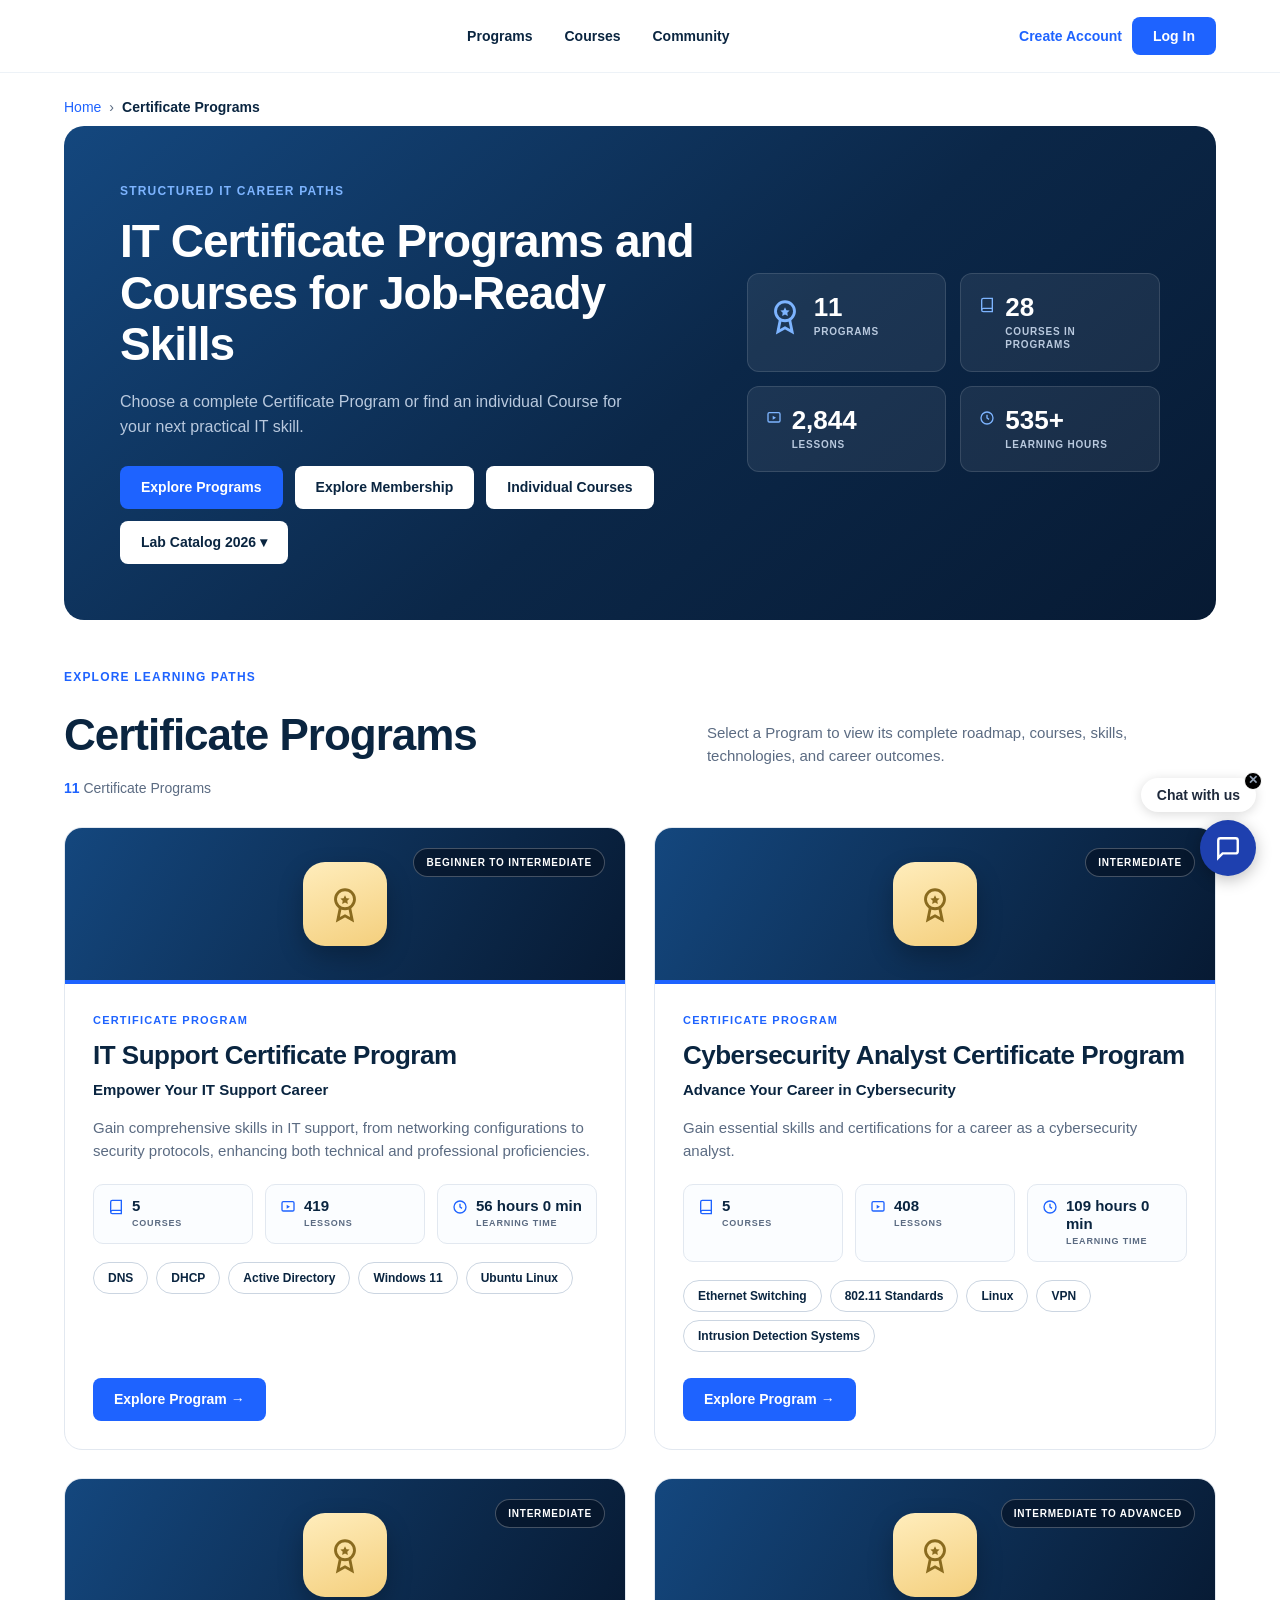
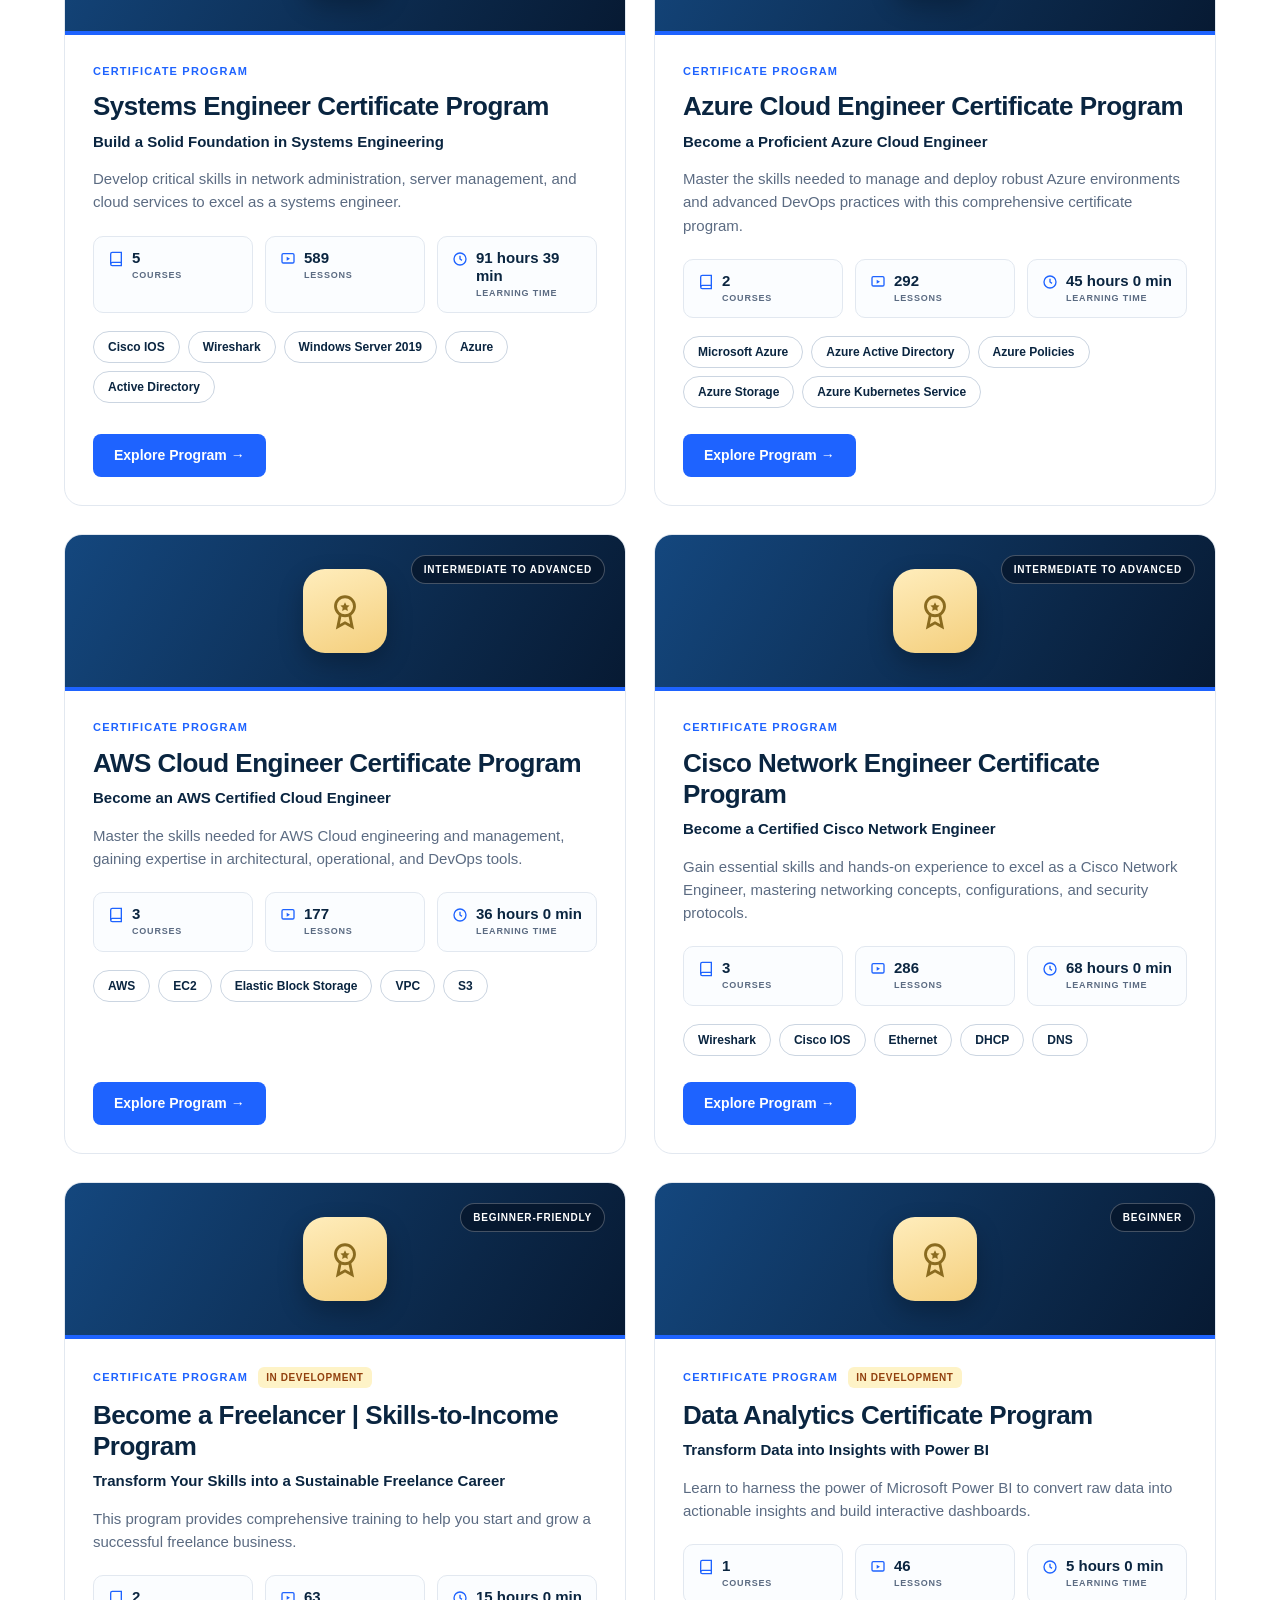
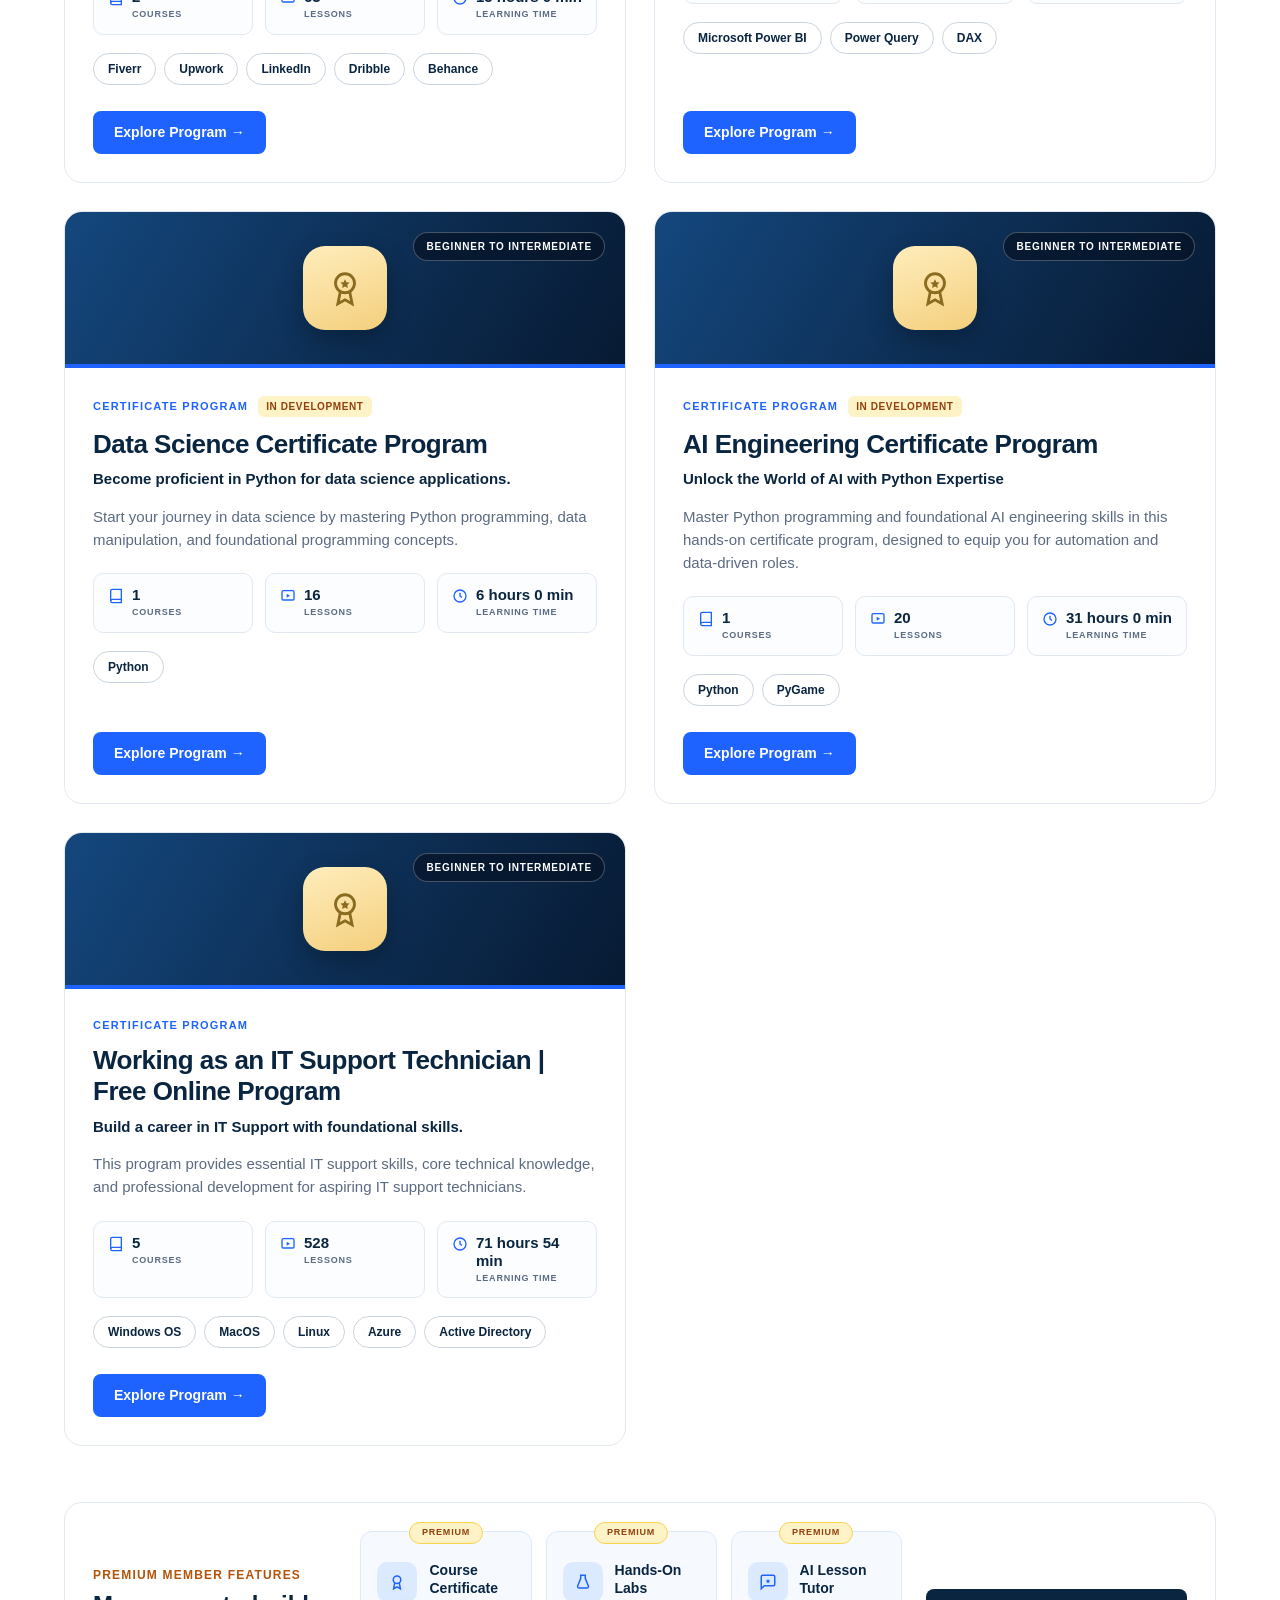
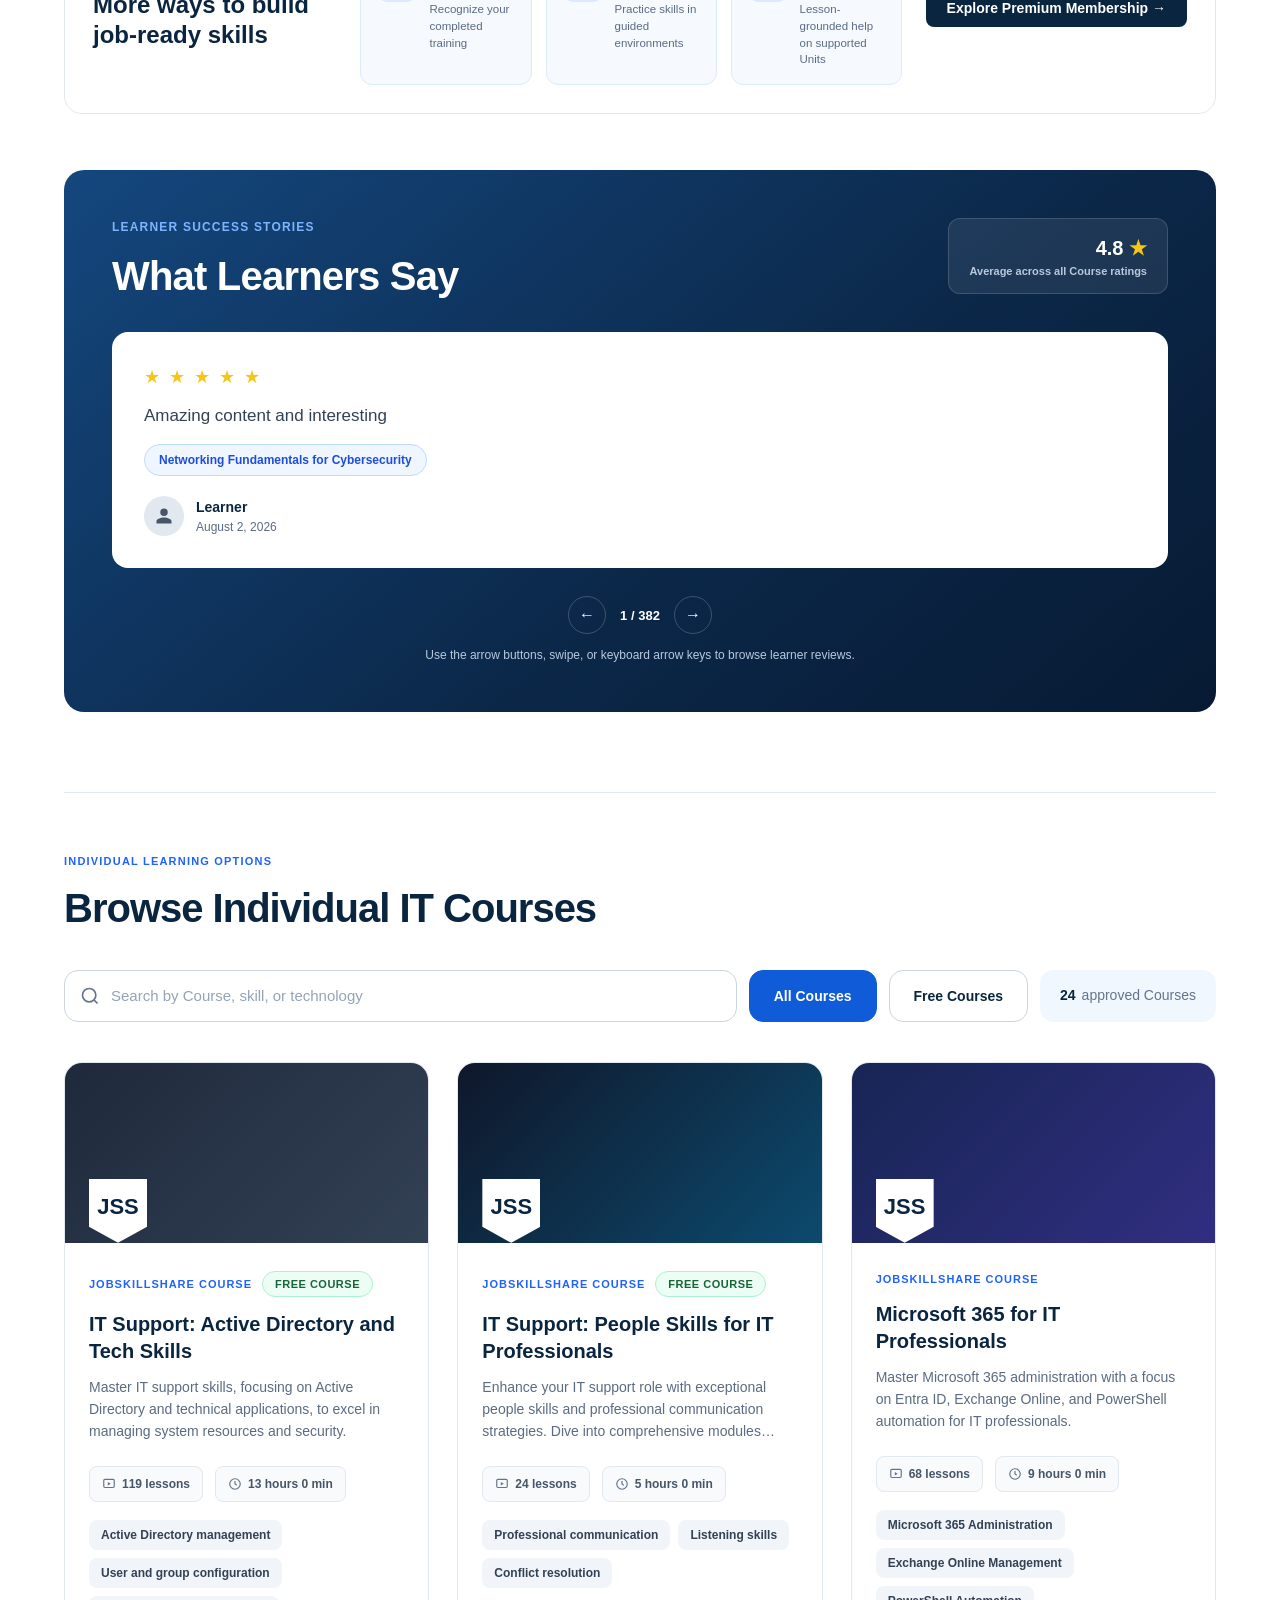
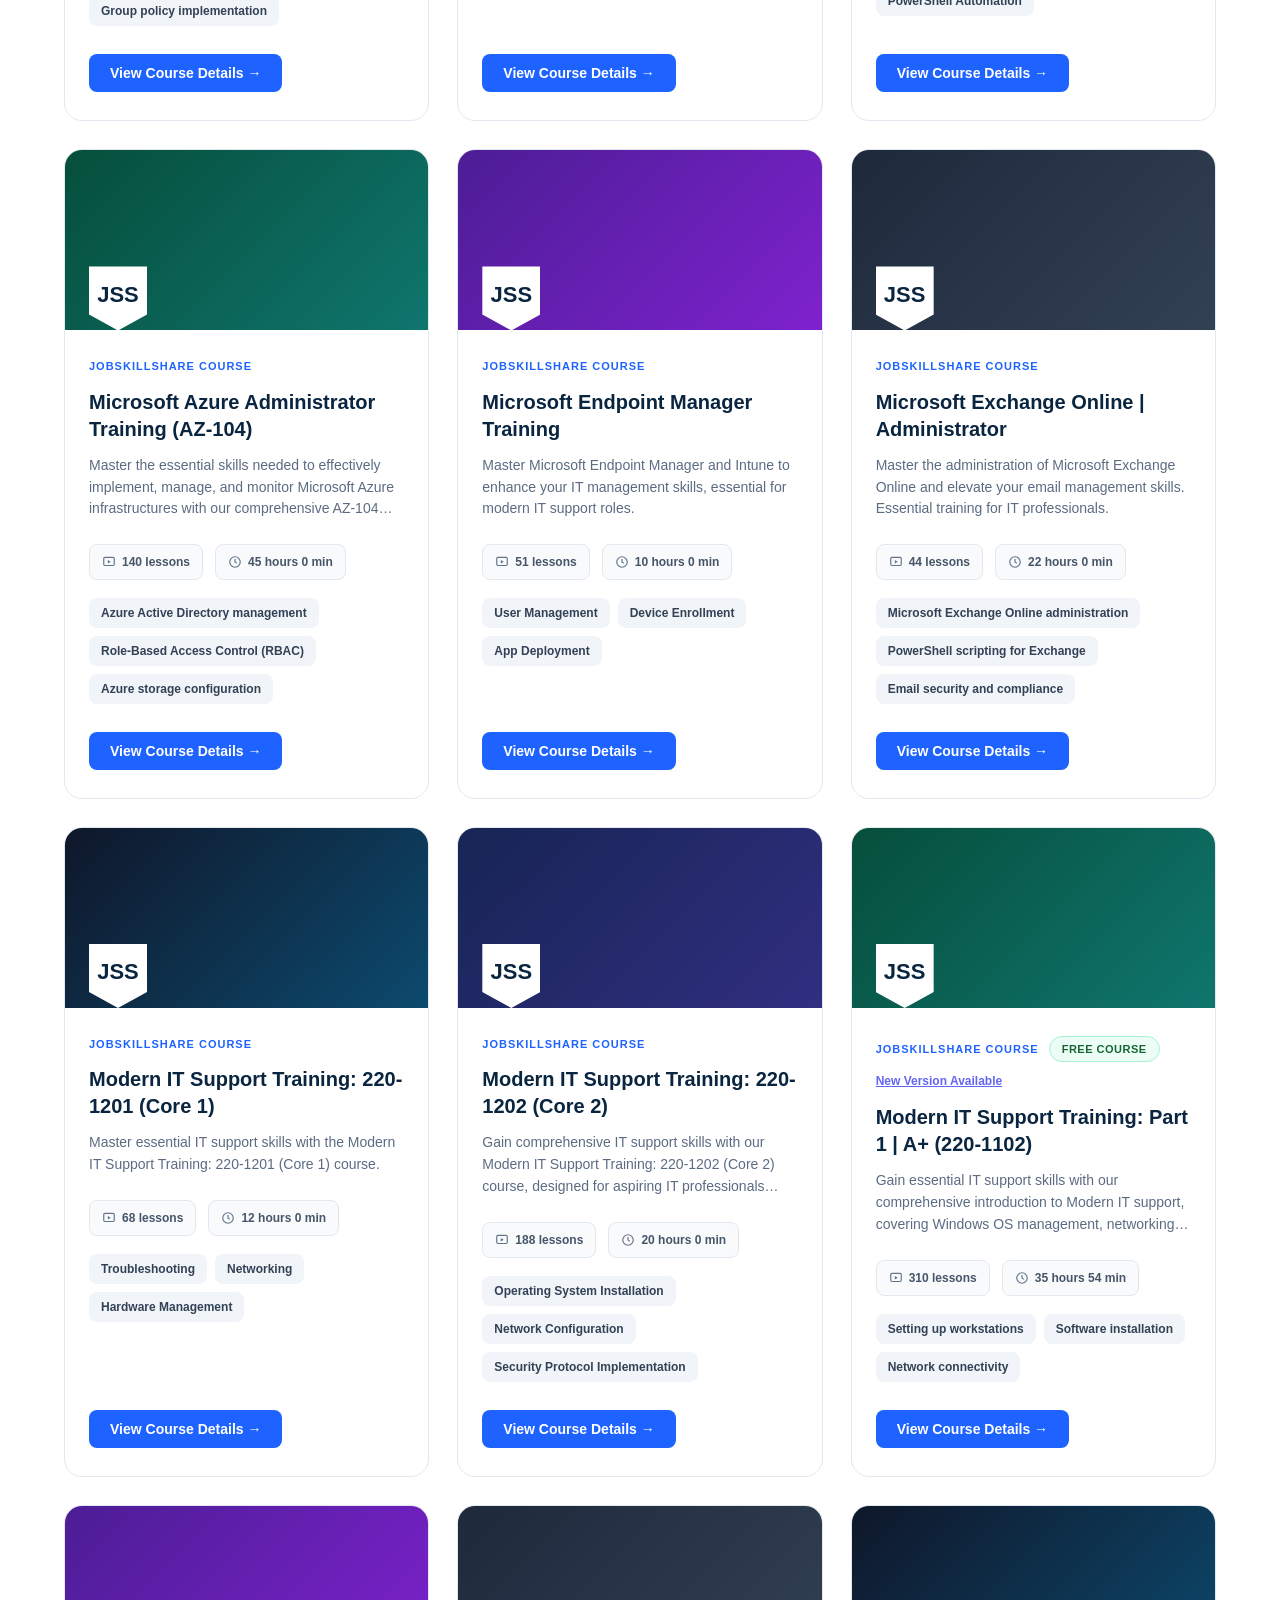
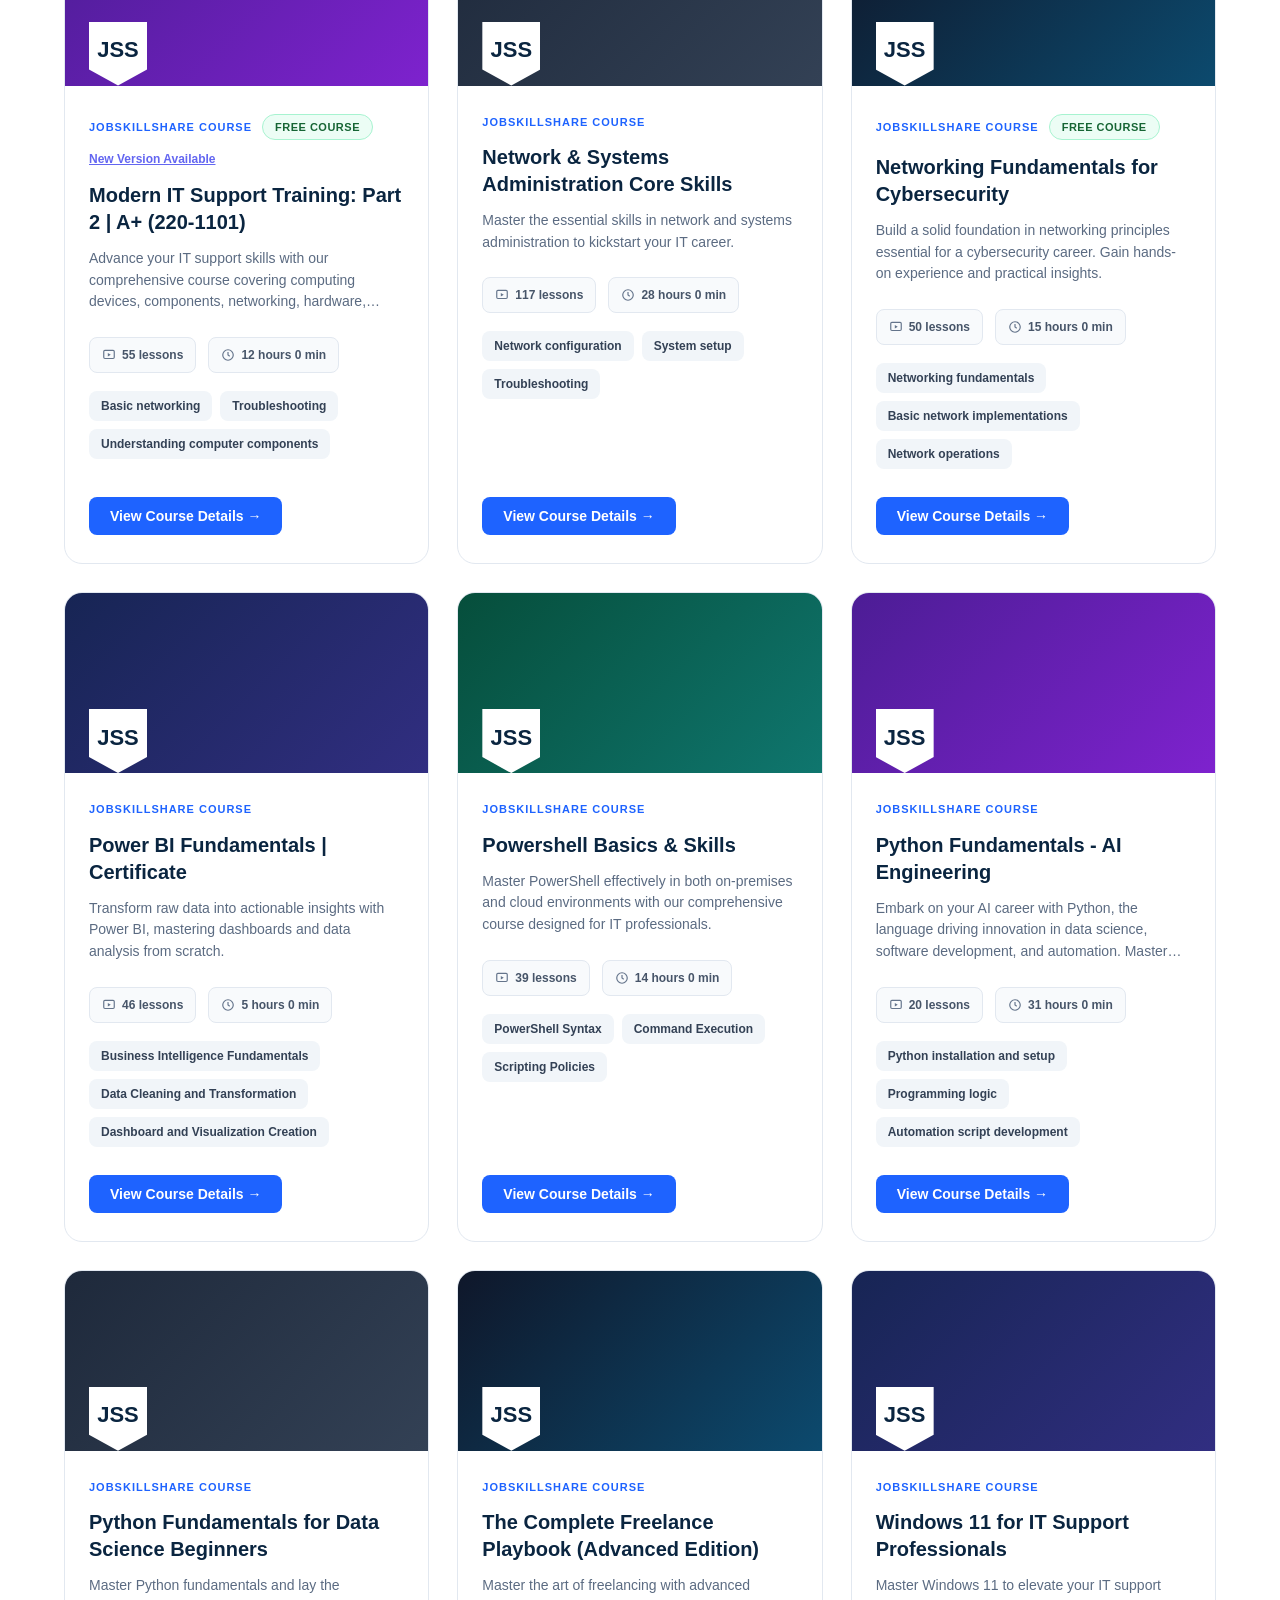
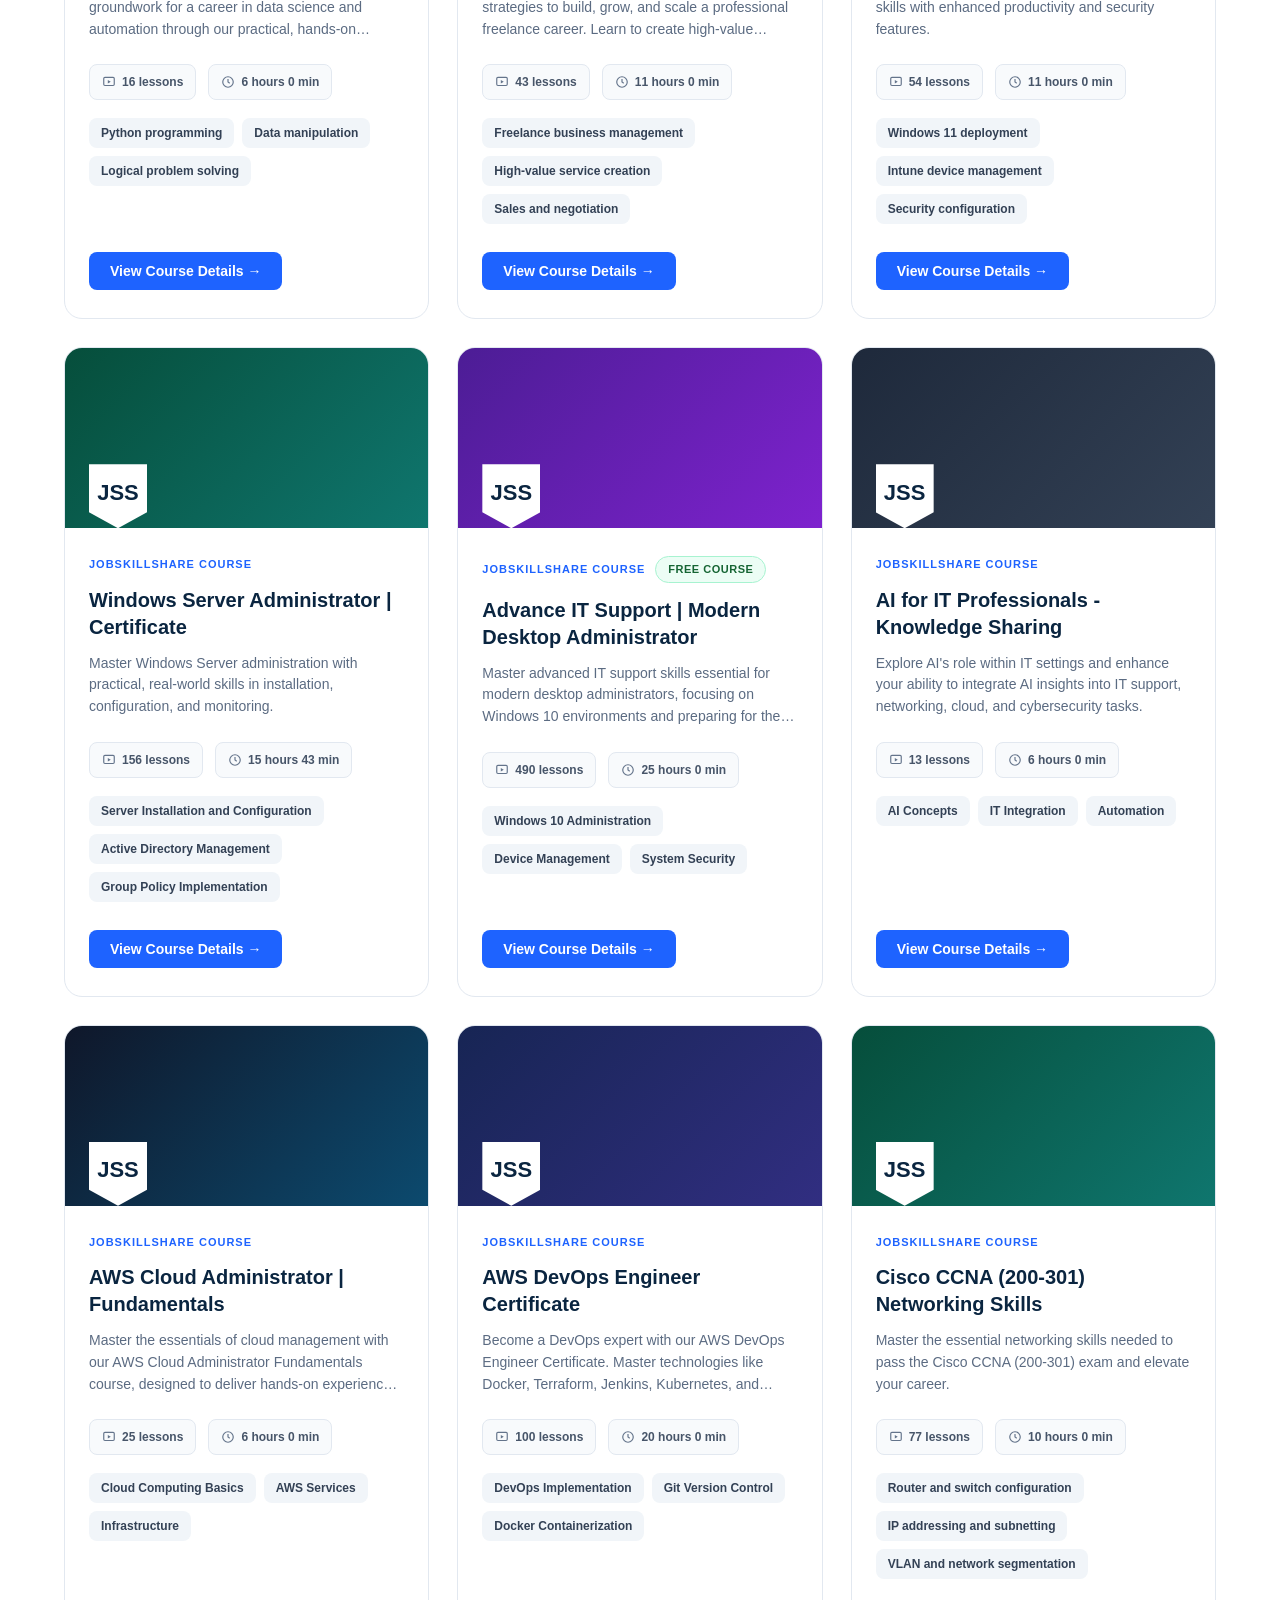
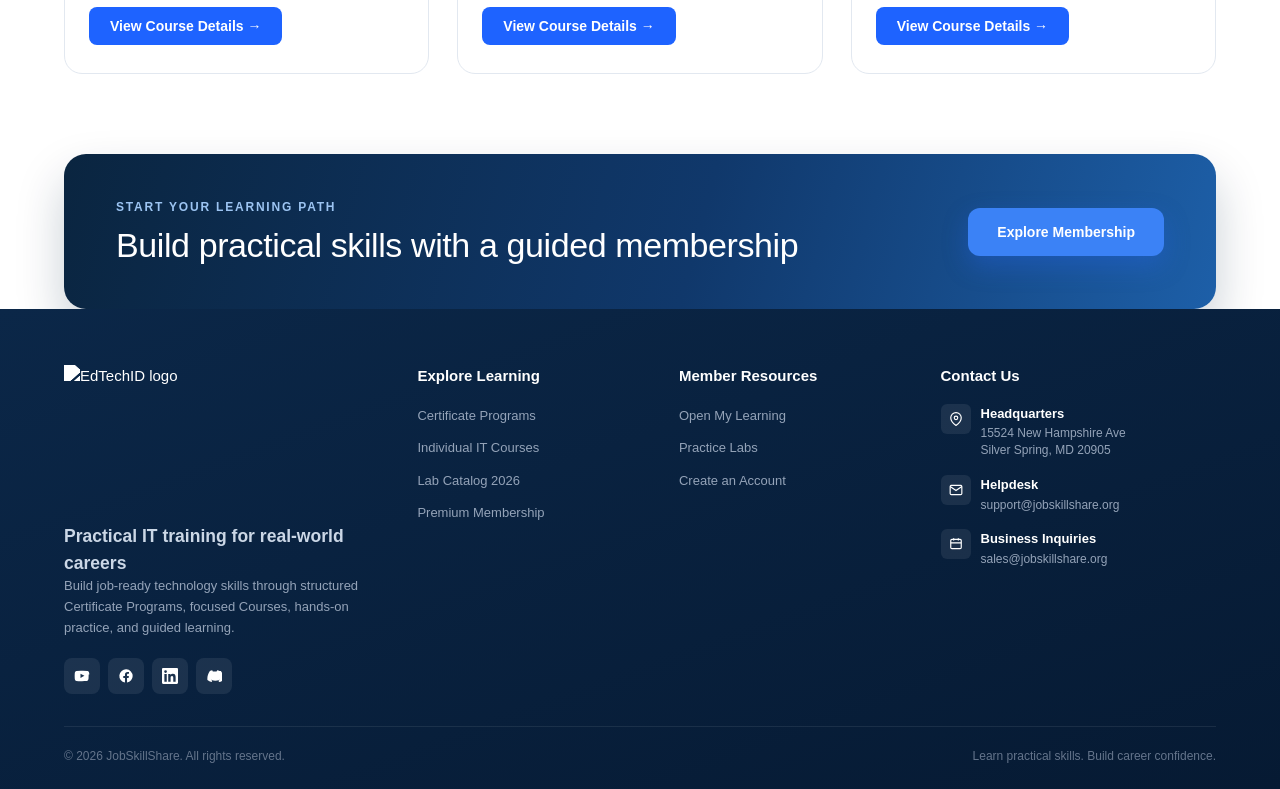
==== commit b9c84be5: "fix: remove duplicate modal IDs and restore floating chat bubble" ====
--- a/programs.html
+++ b/programs.html
@@ -8,107 +8,228 @@
     <title>Tech4D — Practical IT Training for Real-World Careers</title>
   <link rel="stylesheet" href="style.css"></head>
   <body>
-    <div id="root"><header class="site-header"><div class="container header-inner"><a href="#" class="logo" aria-label="Tech4D Home"><img alt="EdTechID logo" class="header-logo-img" src="https://www.jobskillshare.org/wp-content/uploads/LOGO.png"></a><nav class="main-nav" aria-label="Primary"><a href="#programs">Programs</a><a href="#courses">Courses</a><a href="#community">Community</a></nav><div class="header-actions"><button class="nav-link-btn">Create Account</button><button class="btn btn-primary">Log In</button></div></div></header><main><div><div class="container"><div class="pp-breadcrumb"><span class="home-link">Home</span><span>›</span><span class="current">Certificate Programs</span></div><div class="pp-hero"><div><div class="eyebrow">Structured IT Career Paths</div><h1>IT Certificate Programs and Courses for Job-Ready Skills</h1><p>Choose a complete Certificate Program or find an individual Course for your next practical IT skill.</p><div class="pp-hero-buttons"><a href="#pp-list" class="btn btn-primary">Explore Programs</a><button class="btn btn-white">Explore Membership</button><a href="#pp-list" class="btn btn-white">Individual Courses</a><a href="#" class="btn btn-white">Lab Catalog 2026 ▾</a></div></div><div class="pp-hero-stats"><div class="pp-stat-box"><span class="icon"><svg width="38" height="38" viewBox="0 0 24 24" fill="none" stroke="currentColor" stroke-width="1.8"><circle cx="12" cy="9" r="6"></circle><path d="M9 14.5L7.5 22l4.5-2.5L16.5 22 15 14.5"></path><path d="M12 6.5l.9 1.8 2 .3-1.45 1.4.35 2-1.8-.95-1.8.95.35-2L9.1 8.6l2-.3z" fill="currentColor" stroke="none"></path></svg></span><div><div class="num">11</div><div class="lbl">Programs</div></div></div><div class="pp-stat-box"><span class="icon"><svg width="16" height="16" viewBox="0 0 24 24" fill="none" stroke="currentColor" stroke-width="2"><path d="M4 19.5A2.5 2.5 0 0 1 6.5 17H20"></path><path d="M6.5 2H20v20H6.5A2.5 2.5 0 0 1 4 19.5v-15A2.5 2.5 0 0 1 6.5 2z"></path></svg></span><div><div class="num">28</div><div class="lbl">Courses in Programs</div></div></div><div class="pp-stat-box"><span class="icon"><svg width="16" height="16" viewBox="0 0 24 24" fill="none" stroke="currentColor" stroke-width="2"><rect x="3" y="4" width="18" height="14" rx="2"></rect><path d="M10 8.5l5 3-5 3z" fill="currentColor" stroke="none"></path></svg></span><div><div class="num">2,844</div><div class="lbl">Lessons</div></div></div><div class="pp-stat-box"><span class="icon"><svg width="16" height="16" viewBox="0 0 24 24" fill="none" stroke="currentColor" stroke-width="2"><circle cx="12" cy="12" r="9"></circle><path d="M12 7v5l3 2"></path></svg></span><div><div class="num">535+</div><div class="lbl">Learning Hours</div></div></div></div></div><div class="pp-section-head" id="pp-list"><div><div class="eyebrow">Explore Learning Paths</div><h2>Certificate Programs</h2></div><p>Select a Program to view its complete roadmap, courses, skills, technologies, and career outcomes.</p></div><div class="pp-count"><strong>11</strong> Certificate Programs</div><div class="pp-grid"><div class="pp-card"><div class="pp-card-banner"><div class="pp-medal"><svg width="38" height="38" viewBox="0 0 24 24" fill="none" stroke="currentColor" stroke-width="1.8"><circle cx="12" cy="9" r="6"></circle><path d="M9 14.5L7.5 22l4.5-2.5L16.5 22 15 14.5"></path><path d="M12 6.5l.9 1.8 2 .3-1.45 1.4.35 2-1.8-.95-1.8.95.35-2L9.1 8.6l2-.3z" fill="currentColor" stroke="none"></path></svg></div><span class="pp-level-badge">Beginner to Intermediate</span></div><div class="pp-card-body"><div class="pp-card-eyebrow"><span class="ce">Certificate Program</span></div><h3>IT Support Certificate Program</h3><div class="pp-card-sub">Empower Your IT Support Career</div><p class="pp-card-desc">Gain comprehensive skills in IT support, from networking configurations to security protocols, enhancing both technical and professional proficiencies.</p><div class="pp-stat-row"><div class="pp-mini-stat"><span class="icon"><svg width="16" height="16" viewBox="0 0 24 24" fill="none" stroke="currentColor" stroke-width="2"><path d="M4 19.5A2.5 2.5 0 0 1 6.5 17H20"></path><path d="M6.5 2H20v20H6.5A2.5 2.5 0 0 1 4 19.5v-15A2.5 2.5 0 0 1 6.5 2z"></path></svg></span><div><div class="v">5</div><div class="l">Courses</div></div></div><div class="pp-mini-stat"><span class="icon"><svg width="16" height="16" viewBox="0 0 24 24" fill="none" stroke="currentColor" stroke-width="2"><rect x="3" y="4" width="18" height="14" rx="2"></rect><path d="M10 8.5l5 3-5 3z" fill="currentColor" stroke="none"></path></svg></span><div><div class="v">419</div><div class="l">Lessons</div></div></div><div class="pp-mini-stat"><span class="icon"><svg width="16" height="16" viewBox="0 0 24 24" fill="none" stroke="currentColor" stroke-width="2"><circle cx="12" cy="12" r="9"></circle><path d="M12 7v5l3 2"></path></svg></span><div><div class="v">56 hours 0 min</div><div class="l">Learning Time</div></div></div></div><div class="pp-chips"><span class="pp-chip">DNS</span><span class="pp-chip">DHCP</span><span class="pp-chip">Active Directory</span><span class="pp-chip">Windows 11</span><span class="pp-chip">Ubuntu Linux</span></div><a href="#" class="btn btn-primary">Explore Program →</a></div></div><div class="pp-card"><div class="pp-card-banner"><div class="pp-medal"><svg width="38" height="38" viewBox="0 0 24 24" fill="none" stroke="currentColor" stroke-width="1.8"><circle cx="12" cy="9" r="6"></circle><path d="M9 14.5L7.5 22l4.5-2.5L16.5 22 15 14.5"></path><path d="M12 6.5l.9 1.8 2 .3-1.45 1.4.35 2-1.8-.95-1.8.95.35-2L9.1 8.6l2-.3z" fill="currentColor" stroke="none"></path></svg></div><span class="pp-level-badge">Intermediate</span></div><div class="pp-card-body"><div class="pp-card-eyebrow"><span class="ce">Certificate Program</span></div><h3>Cybersecurity Analyst Certificate Program</h3><div class="pp-card-sub">Advance Your Career in Cybersecurity</div><p class="pp-card-desc">Gain essential skills and certifications for a career as a cybersecurity analyst.</p><div class="pp-stat-row"><div class="pp-mini-stat"><span class="icon"><svg width="16" height="16" viewBox="0 0 24 24" fill="none" stroke="currentColor" stroke-width="2"><path d="M4 19.5A2.5 2.5 0 0 1 6.5 17H20"></path><path d="M6.5 2H20v20H6.5A2.5 2.5 0 0 1 4 19.5v-15A2.5 2.5 0 0 1 6.5 2z"></path></svg></span><div><div class="v">5</div><div class="l">Courses</div></div></div><div class="pp-mini-stat"><span class="icon"><svg width="16" height="16" viewBox="0 0 24 24" fill="none" stroke="currentColor" stroke-width="2"><rect x="3" y="4" width="18" height="14" rx="2"></rect><path d="M10 8.5l5 3-5 3z" fill="currentColor" stroke="none"></path></svg></span><div><div class="v">408</div><div class="l">Lessons</div></div></div><div class="pp-mini-stat"><span class="icon"><svg width="16" height="16" viewBox="0 0 24 24" fill="none" stroke="currentColor" stroke-width="2"><circle cx="12" cy="12" r="9"></circle><path d="M12 7v5l3 2"></path></svg></span><div><div class="v">109 hours 0 min</div><div class="l">Learning Time</div></div></div></div><div class="pp-chips"><span class="pp-chip">Ethernet Switching</span><span class="pp-chip">802.11 Standards</span><span class="pp-chip">Linux</span><span class="pp-chip">VPN</span><span class="pp-chip">Intrusion Detection Systems</span></div><a href="#" class="btn btn-primary">Explore Program →</a></div></div><div class="pp-card"><div class="pp-card-banner"><div class="pp-medal"><svg width="38" height="38" viewBox="0 0 24 24" fill="none" stroke="currentColor" stroke-width="1.8"><circle cx="12" cy="9" r="6"></circle><path d="M9 14.5L7.5 22l4.5-2.5L16.5 22 15 14.5"></path><path d="M12 6.5l.9 1.8 2 .3-1.45 1.4.35 2-1.8-.95-1.8.95.35-2L9.1 8.6l2-.3z" fill="currentColor" stroke="none"></path></svg></div><span class="pp-level-badge">Intermediate</span></div><div class="pp-card-body"><div class="pp-card-eyebrow"><span class="ce">Certificate Program</span></div><h3>Systems Engineer Certificate Program</h3><div class="pp-card-sub">Build a Solid Foundation in Systems Engineering</div><p class="pp-card-desc">Develop critical skills in network administration, server management, and cloud services to excel as a systems engineer.</p><div class="pp-stat-row"><div class="pp-mini-stat"><span class="icon"><svg width="16" height="16" viewBox="0 0 24 24" fill="none" stroke="currentColor" stroke-width="2"><path d="M4 19.5A2.5 2.5 0 0 1 6.5 17H20"></path><path d="M6.5 2H20v20H6.5A2.5 2.5 0 0 1 4 19.5v-15A2.5 2.5 0 0 1 6.5 2z"></path></svg></span><div><div class="v">5</div><div class="l">Courses</div></div></div><div class="pp-mini-stat"><span class="icon"><svg width="16" height="16" viewBox="0 0 24 24" fill="none" stroke="currentColor" stroke-width="2"><rect x="3" y="4" width="18" height="14" rx="2"></rect><path d="M10 8.5l5 3-5 3z" fill="currentColor" stroke="none"></path></svg></span><div><div class="v">589</div><div class="l">Lessons</div></div></div><div class="pp-mini-stat"><span class="icon"><svg width="16" height="16" viewBox="0 0 24 24" fill="none" stroke="currentColor" stroke-width="2"><circle cx="12" cy="12" r="9"></circle><path d="M12 7v5l3 2"></path></svg></span><div><div class="v">91 hours 39 min</div><div class="l">Learning Time</div></div></div></div><div class="pp-chips"><span class="pp-chip">Cisco IOS</span><span class="pp-chip">Wireshark</span><span class="pp-chip">Windows Server 2019</span><span class="pp-chip">Azure</span><span class="pp-chip">Active Directory</span></div><a href="#" class="btn btn-primary">Explore Program →</a></div></div><div class="pp-card"><div class="pp-card-banner"><div class="pp-medal"><svg width="38" height="38" viewBox="0 0 24 24" fill="none" stroke="currentColor" stroke-width="1.8"><circle cx="12" cy="9" r="6"></circle><path d="M9 14.5L7.5 22l4.5-2.5L16.5 22 15 14.5"></path><path d="M12 6.5l.9 1.8 2 .3-1.45 1.4.35 2-1.8-.95-1.8.95.35-2L9.1 8.6l2-.3z" fill="currentColor" stroke="none"></path></svg></div><span class="pp-level-badge">Intermediate to Advanced</span></div><div class="pp-card-body"><div class="pp-card-eyebrow"><span class="ce">Certificate Program</span></div><h3>Azure Cloud Engineer Certificate Program</h3><div class="pp-card-sub">Become a Proficient Azure Cloud Engineer</div><p class="pp-card-desc">Master the skills needed to manage and deploy robust Azure environments and advanced DevOps practices with this comprehensive certificate program.</p><div class="pp-stat-row"><div class="pp-mini-stat"><span class="icon"><svg width="16" height="16" viewBox="0 0 24 24" fill="none" stroke="currentColor" stroke-width="2"><path d="M4 19.5A2.5 2.5 0 0 1 6.5 17H20"></path><path d="M6.5 2H20v20H6.5A2.5 2.5 0 0 1 4 19.5v-15A2.5 2.5 0 0 1 6.5 2z"></path></svg></span><div><div class="v">2</div><div class="l">Courses</div></div></div><div class="pp-mini-stat"><span class="icon"><svg width="16" height="16" viewBox="0 0 24 24" fill="none" stroke="currentColor" stroke-width="2"><rect x="3" y="4" width="18" height="14" rx="2"></rect><path d="M10 8.5l5 3-5 3z" fill="currentColor" stroke="none"></path></svg></span><div><div class="v">292</div><div class="l">Lessons</div></div></div><div class="pp-mini-stat"><span class="icon"><svg width="16" height="16" viewBox="0 0 24 24" fill="none" stroke="currentColor" stroke-width="2"><circle cx="12" cy="12" r="9"></circle><path d="M12 7v5l3 2"></path></svg></span><div><div class="v">45 hours 0 min</div><div class="l">Learning Time</div></div></div></div><div class="pp-chips"><span class="pp-chip">Microsoft Azure</span><span class="pp-chip">Azure Active Directory</span><span class="pp-chip">Azure Policies</span><span class="pp-chip">Azure Storage</span><span class="pp-chip">Azure Kubernetes Service</span></div><a href="#" class="btn btn-primary">Explore Program →</a></div></div><div class="pp-card"><div class="pp-card-banner"><div class="pp-medal"><svg width="38" height="38" viewBox="0 0 24 24" fill="none" stroke="currentColor" stroke-width="1.8"><circle cx="12" cy="9" r="6"></circle><path d="M9 14.5L7.5 22l4.5-2.5L16.5 22 15 14.5"></path><path d="M12 6.5l.9 1.8 2 .3-1.45 1.4.35 2-1.8-.95-1.8.95.35-2L9.1 8.6l2-.3z" fill="currentColor" stroke="none"></path></svg></div><span class="pp-level-badge">Intermediate to Advanced</span></div><div class="pp-card-body"><div class="pp-card-eyebrow"><span class="ce">Certificate Program</span></div><h3>AWS Cloud Engineer Certificate Program</h3><div class="pp-card-sub">Become an AWS Certified Cloud Engineer</div><p class="pp-card-desc">Master the skills needed for AWS Cloud engineering and management, gaining expertise in architectural, operational, and DevOps tools.</p><div class="pp-stat-row"><div class="pp-mini-stat"><span class="icon"><svg width="16" height="16" viewBox="0 0 24 24" fill="none" stroke="currentColor" stroke-width="2"><path d="M4 19.5A2.5 2.5 0 0 1 6.5 17H20"></path><path d="M6.5 2H20v20H6.5A2.5 2.5 0 0 1 4 19.5v-15A2.5 2.5 0 0 1 6.5 2z"></path></svg></span><div><div class="v">3</div><div class="l">Courses</div></div></div><div class="pp-mini-stat"><span class="icon"><svg width="16" height="16" viewBox="0 0 24 24" fill="none" stroke="currentColor" stroke-width="2"><rect x="3" y="4" width="18" height="14" rx="2"></rect><path d="M10 8.5l5 3-5 3z" fill="currentColor" stroke="none"></path></svg></span><div><div class="v">177</div><div class="l">Lessons</div></div></div><div class="pp-mini-stat"><span class="icon"><svg width="16" height="16" viewBox="0 0 24 24" fill="none" stroke="currentColor" stroke-width="2"><circle cx="12" cy="12" r="9"></circle><path d="M12 7v5l3 2"></path></svg></span><div><div class="v">36 hours 0 min</div><div class="l">Learning Time</div></div></div></div><div class="pp-chips"><span class="pp-chip">AWS</span><span class="pp-chip">EC2</span><span class="pp-chip">Elastic Block Storage</span><span class="pp-chip">VPC</span><span class="pp-chip">S3</span></div><a href="#" class="btn btn-primary">Explore Program →</a></div></div><div class="pp-card"><div class="pp-card-banner"><div class="pp-medal"><svg width="38" height="38" viewBox="0 0 24 24" fill="none" stroke="currentColor" stroke-width="1.8"><circle cx="12" cy="9" r="6"></circle><path d="M9 14.5L7.5 22l4.5-2.5L16.5 22 15 14.5"></path><path d="M12 6.5l.9 1.8 2 .3-1.45 1.4.35 2-1.8-.95-1.8.95.35-2L9.1 8.6l2-.3z" fill="currentColor" stroke="none"></path></svg></div><span class="pp-level-badge">Intermediate to Advanced</span></div><div class="pp-card-body"><div class="pp-card-eyebrow"><span class="ce">Certificate Program</span></div><h3>Cisco Network Engineer Certificate Program</h3><div class="pp-card-sub">Become a Certified Cisco Network Engineer</div><p class="pp-card-desc">Gain essential skills and hands-on experience to excel as a Cisco Network Engineer, mastering networking concepts, configurations, and security protocols.</p><div class="pp-stat-row"><div class="pp-mini-stat"><span class="icon"><svg width="16" height="16" viewBox="0 0 24 24" fill="none" stroke="currentColor" stroke-width="2"><path d="M4 19.5A2.5 2.5 0 0 1 6.5 17H20"></path><path d="M6.5 2H20v20H6.5A2.5 2.5 0 0 1 4 19.5v-15A2.5 2.5 0 0 1 6.5 2z"></path></svg></span><div><div class="v">3</div><div class="l">Courses</div></div></div><div class="pp-mini-stat"><span class="icon"><svg width="16" height="16" viewBox="0 0 24 24" fill="none" stroke="currentColor" stroke-width="2"><rect x="3" y="4" width="18" height="14" rx="2"></rect><path d="M10 8.5l5 3-5 3z" fill="currentColor" stroke="none"></path></svg></span><div><div class="v">286</div><div class="l">Lessons</div></div></div><div class="pp-mini-stat"><span class="icon"><svg width="16" height="16" viewBox="0 0 24 24" fill="none" stroke="currentColor" stroke-width="2"><circle cx="12" cy="12" r="9"></circle><path d="M12 7v5l3 2"></path></svg></span><div><div class="v">68 hours 0 min</div><div class="l">Learning Time</div></div></div></div><div class="pp-chips"><span class="pp-chip">Wireshark</span><span class="pp-chip">Cisco IOS</span><span class="pp-chip">Ethernet</span><span class="pp-chip">DHCP</span><span class="pp-chip">DNS</span></div><a href="#" class="btn btn-primary">Explore Program →</a></div></div><div class="pp-card"><div class="pp-card-banner"><div class="pp-medal"><svg width="38" height="38" viewBox="0 0 24 24" fill="none" stroke="currentColor" stroke-width="1.8"><circle cx="12" cy="9" r="6"></circle><path d="M9 14.5L7.5 22l4.5-2.5L16.5 22 15 14.5"></path><path d="M12 6.5l.9 1.8 2 .3-1.45 1.4.35 2-1.8-.95-1.8.95.35-2L9.1 8.6l2-.3z" fill="currentColor" stroke="none"></path></svg></div><span class="pp-level-badge">Beginner-friendly</span></div><div class="pp-card-body"><div class="pp-card-eyebrow"><span class="ce">Certificate Program</span><span class="pp-dev-badge">In Development</span></div><h3>Become a Freelancer | Skills-to-Income Program</h3><div class="pp-card-sub">Transform Your Skills into a Sustainable Freelance Career</div><p class="pp-card-desc">This program provides comprehensive training to help you start and grow a successful freelance business.</p><div class="pp-stat-row"><div class="pp-mini-stat"><span class="icon"><svg width="16" height="16" viewBox="0 0 24 24" fill="none" stroke="currentColor" stroke-width="2"><path d="M4 19.5A2.5 2.5 0 0 1 6.5 17H20"></path><path d="M6.5 2H20v20H6.5A2.5 2.5 0 0 1 4 19.5v-15A2.5 2.5 0 0 1 6.5 2z"></path></svg></span><div><div class="v">2</div><div class="l">Courses</div></div></div><div class="pp-mini-stat"><span class="icon"><svg width="16" height="16" viewBox="0 0 24 24" fill="none" stroke="currentColor" stroke-width="2"><rect x="3" y="4" width="18" height="14" rx="2"></rect><path d="M10 8.5l5 3-5 3z" fill="currentColor" stroke="none"></path></svg></span><div><div class="v">63</div><div class="l">Lessons</div></div></div><div class="pp-mini-stat"><span class="icon"><svg width="16" height="16" viewBox="0 0 24 24" fill="none" stroke="currentColor" stroke-width="2"><circle cx="12" cy="12" r="9"></circle><path d="M12 7v5l3 2"></path></svg></span><div><div class="v">15 hours 0 min</div><div class="l">Learning Time</div></div></div></div><div class="pp-chips"><span class="pp-chip">Fiverr</span><span class="pp-chip">Upwork</span><span class="pp-chip">LinkedIn</span><span class="pp-chip">Dribble</span><span class="pp-chip">Behance</span></div><a href="#" class="btn btn-primary">Explore Program →</a></div></div><div class="pp-card"><div class="pp-card-banner"><div class="pp-medal"><svg width="38" height="38" viewBox="0 0 24 24" fill="none" stroke="currentColor" stroke-width="1.8"><circle cx="12" cy="9" r="6"></circle><path d="M9 14.5L7.5 22l4.5-2.5L16.5 22 15 14.5"></path><path d="M12 6.5l.9 1.8 2 .3-1.45 1.4.35 2-1.8-.95-1.8.95.35-2L9.1 8.6l2-.3z" fill="currentColor" stroke="none"></path></svg></div><span class="pp-level-badge">Beginner</span></div><div class="pp-card-body"><div class="pp-card-eyebrow"><span class="ce">Certificate Program</span><span class="pp-dev-badge">In Development</span></div><h3>Data Analytics Certificate Program</h3><div class="pp-card-sub">Transform Data into Insights with Power BI</div><p class="pp-card-desc">Learn to harness the power of Microsoft Power BI to convert raw data into actionable insights and build interactive dashboards.</p><div class="pp-stat-row"><div class="pp-mini-stat"><span class="icon"><svg width="16" height="16" viewBox="0 0 24 24" fill="none" stroke="currentColor" stroke-width="2"><path d="M4 19.5A2.5 2.5 0 0 1 6.5 17H20"></path><path d="M6.5 2H20v20H6.5A2.5 2.5 0 0 1 4 19.5v-15A2.5 2.5 0 0 1 6.5 2z"></path></svg></span><div><div class="v">1</div><div class="l">Courses</div></div></div><div class="pp-mini-stat"><span class="icon"><svg width="16" height="16" viewBox="0 0 24 24" fill="none" stroke="currentColor" stroke-width="2"><rect x="3" y="4" width="18" height="14" rx="2"></rect><path d="M10 8.5l5 3-5 3z" fill="currentColor" stroke="none"></path></svg></span><div><div class="v">46</div><div class="l">Lessons</div></div></div><div class="pp-mini-stat"><span class="icon"><svg width="16" height="16" viewBox="0 0 24 24" fill="none" stroke="currentColor" stroke-width="2"><circle cx="12" cy="12" r="9"></circle><path d="M12 7v5l3 2"></path></svg></span><div><div class="v">5 hours 0 min</div><div class="l">Learning Time</div></div></div></div><div class="pp-chips"><span class="pp-chip">Microsoft Power BI</span><span class="pp-chip">Power Query</span><span class="pp-chip">DAX</span></div><a href="#" class="btn btn-primary">Explore Program →</a></div></div><div class="pp-card"><div class="pp-card-banner"><div class="pp-medal"><svg width="38" height="38" viewBox="0 0 24 24" fill="none" stroke="currentColor" stroke-width="1.8"><circle cx="12" cy="9" r="6"></circle><path d="M9 14.5L7.5 22l4.5-2.5L16.5 22 15 14.5"></path><path d="M12 6.5l.9 1.8 2 .3-1.45 1.4.35 2-1.8-.95-1.8.95.35-2L9.1 8.6l2-.3z" fill="currentColor" stroke="none"></path></svg></div><span class="pp-level-badge">Beginner to Intermediate</span></div><div class="pp-card-body"><div class="pp-card-eyebrow"><span class="ce">Certificate Program</span><span class="pp-dev-badge">In Development</span></div><h3>Data Science Certificate Program</h3><div class="pp-card-sub">Become proficient in Python for data science applications.</div><p class="pp-card-desc">Start your journey in data science by mastering Python programming, data manipulation, and foundational programming concepts.</p><div class="pp-stat-row"><div class="pp-mini-stat"><span class="icon"><svg width="16" height="16" viewBox="0 0 24 24" fill="none" stroke="currentColor" stroke-width="2"><path d="M4 19.5A2.5 2.5 0 0 1 6.5 17H20"></path><path d="M6.5 2H20v20H6.5A2.5 2.5 0 0 1 4 19.5v-15A2.5 2.5 0 0 1 6.5 2z"></path></svg></span><div><div class="v">1</div><div class="l">Courses</div></div></div><div class="pp-mini-stat"><span class="icon"><svg width="16" height="16" viewBox="0 0 24 24" fill="none" stroke="currentColor" stroke-width="2"><rect x="3" y="4" width="18" height="14" rx="2"></rect><path d="M10 8.5l5 3-5 3z" fill="currentColor" stroke="none"></path></svg></span><div><div class="v">16</div><div class="l">Lessons</div></div></div><div class="pp-mini-stat"><span class="icon"><svg width="16" height="16" viewBox="0 0 24 24" fill="none" stroke="currentColor" stroke-width="2"><circle cx="12" cy="12" r="9"></circle><path d="M12 7v5l3 2"></path></svg></span><div><div class="v">6 hours 0 min</div><div class="l">Learning Time</div></div></div></div><div class="pp-chips"><span class="pp-chip">Python</span></div><a href="#" class="btn btn-primary">Explore Program →</a></div></div><div class="pp-card"><div class="pp-card-banner"><div class="pp-medal"><svg width="38" height="38" viewBox="0 0 24 24" fill="none" stroke="currentColor" stroke-width="1.8"><circle cx="12" cy="9" r="6"></circle><path d="M9 14.5L7.5 22l4.5-2.5L16.5 22 15 14.5"></path><path d="M12 6.5l.9 1.8 2 .3-1.45 1.4.35 2-1.8-.95-1.8.95.35-2L9.1 8.6l2-.3z" fill="currentColor" stroke="none"></path></svg></div><span class="pp-level-badge">Beginner to Intermediate</span></div><div class="pp-card-body"><div class="pp-card-eyebrow"><span class="ce">Certificate Program</span><span class="pp-dev-badge">In Development</span></div><h3>AI Engineering Certificate Program</h3><div class="pp-card-sub">Unlock the World of AI with Python Expertise</div><p class="pp-card-desc">Master Python programming and foundational AI engineering skills in this hands-on certificate program, designed to equip you for automation and data-driven roles.</p><div class="pp-stat-row"><div class="pp-mini-stat"><span class="icon"><svg width="16" height="16" viewBox="0 0 24 24" fill="none" stroke="currentColor" stroke-width="2"><path d="M4 19.5A2.5 2.5 0 0 1 6.5 17H20"></path><path d="M6.5 2H20v20H6.5A2.5 2.5 0 0 1 4 19.5v-15A2.5 2.5 0 0 1 6.5 2z"></path></svg></span><div><div class="v">1</div><div class="l">Courses</div></div></div><div class="pp-mini-stat"><span class="icon"><svg width="16" height="16" viewBox="0 0 24 24" fill="none" stroke="currentColor" stroke-width="2"><rect x="3" y="4" width="18" height="14" rx="2"></rect><path d="M10 8.5l5 3-5 3z" fill="currentColor" stroke="none"></path></svg></span><div><div class="v">20</div><div class="l">Lessons</div></div></div><div class="pp-mini-stat"><span class="icon"><svg width="16" height="16" viewBox="0 0 24 24" fill="none" stroke="currentColor" stroke-width="2"><circle cx="12" cy="12" r="9"></circle><path d="M12 7v5l3 2"></path></svg></span><div><div class="v">31 hours 0 min</div><div class="l">Learning Time</div></div></div></div><div class="pp-chips"><span class="pp-chip">Python</span><span class="pp-chip">PyGame</span></div><a href="#" class="btn btn-primary">Explore Program →</a></div></div><div class="pp-card"><div class="pp-card-banner"><div class="pp-medal"><svg width="38" height="38" viewBox="0 0 24 24" fill="none" stroke="currentColor" stroke-width="1.8"><circle cx="12" cy="9" r="6"></circle><path d="M9 14.5L7.5 22l4.5-2.5L16.5 22 15 14.5"></path><path d="M12 6.5l.9 1.8 2 .3-1.45 1.4.35 2-1.8-.95-1.8.95.35-2L9.1 8.6l2-.3z" fill="currentColor" stroke="none"></path></svg></div><span class="pp-level-badge">Beginner to Intermediate</span></div><div class="pp-card-body"><div class="pp-card-eyebrow"><span class="ce">Certificate Program</span></div><h3>Working as an IT Support Technician | Free Online Program</h3><div class="pp-card-sub">Build a career in IT Support with foundational skills.</div><p class="pp-card-desc">This program provides essential IT support skills, core technical knowledge, and professional development for aspiring IT support technicians.</p><div class="pp-stat-row"><div class="pp-mini-stat"><span class="icon"><svg width="16" height="16" viewBox="0 0 24 24" fill="none" stroke="currentColor" stroke-width="2"><path d="M4 19.5A2.5 2.5 0 0 1 6.5 17H20"></path><path d="M6.5 2H20v20H6.5A2.5 2.5 0 0 1 4 19.5v-15A2.5 2.5 0 0 1 6.5 2z"></path></svg></span><div><div class="v">5</div><div class="l">Courses</div></div></div><div class="pp-mini-stat"><span class="icon"><svg width="16" height="16" viewBox="0 0 24 24" fill="none" stroke="currentColor" stroke-width="2"><rect x="3" y="4" width="18" height="14" rx="2"></rect><path d="M10 8.5l5 3-5 3z" fill="currentColor" stroke="none"></path></svg></span><div><div class="v">528</div><div class="l">Lessons</div></div></div><div class="pp-mini-stat"><span class="icon"><svg width="16" height="16" viewBox="0 0 24 24" fill="none" stroke="currentColor" stroke-width="2"><circle cx="12" cy="12" r="9"></circle><path d="M12 7v5l3 2"></path></svg></span><div><div class="v">71 hours 54 min</div><div class="l">Learning Time</div></div></div></div><div class="pp-chips"><span class="pp-chip">Windows OS</span><span class="pp-chip">MacOS</span><span class="pp-chip">Linux</span><span class="pp-chip">Azure</span><span class="pp-chip">Active Directory</span></div><a href="#" class="btn btn-primary">Explore Program →</a></div></div></div><div class="pp-premium-strip"><div><div class="eyebrow">Premium Member Features</div><h3>More ways to build job-ready skills</h3></div><div class="pp-premium-cards"><div class="pp-premium-card"><span class="pbadge">Premium</span><div class="picon"><svg width="18" height="18" viewBox="0 0 24 24" fill="none" stroke="currentColor" stroke-width="2"><circle cx="12" cy="9" r="5"></circle><path d="M9 13l-1.5 8 4.5-2.5L16.5 21 15 13"></path></svg></div><div><h5>Course Certificate</h5><p>Recognize your completed training</p></div></div><div class="pp-premium-card"><span class="pbadge">Premium</span><div class="picon"><svg width="18" height="18" viewBox="0 0 24 24" fill="none" stroke="currentColor" stroke-width="2"><path d="M9 3h6v4l4 10a2 2 0 0 1-2 3H7a2 2 0 0 1-2-3l4-10V3z"></path></svg></div><div><h5>Hands-On Labs</h5><p>Practice skills in guided environments</p></div></div><div class="pp-premium-card"><span class="pbadge">Premium</span><div class="picon"><svg width="18" height="18" viewBox="0 0 24 24" fill="none" stroke="currentColor" stroke-width="2"><path d="M21 15a2 2 0 0 1-2 2H7l-4 4V5a2 2 0 0 1 2-2h14a2 2 0 0 1 2 2z"></path><path d="M12 8l.9 1.8 2 .3-1.45 1.4.35 2L12 12.55l-1.8.95.35-2L9.1 10.1l2-.3z" fill="currentColor" stroke="none"></path></svg></div><div><h5>AI Lesson Tutor</h5><p>Lesson-grounded help on supported Units</p></div></div></div><button class="btn btn-dark">Explore Premium Membership →</button></div><div class="pp-learners"><div class="pp-learners-top"><div><div class="eyebrow">Learner Success Stories</div><h2>What Learners Say</h2></div><div class="pp-rating-box"><div class="r">4.8 <span class="star">★</span></div><div class="t">Average across all Course ratings</div></div></div><div class="pp-review-card"><div class="stars">★ ★ ★ ★ ★</div><div class="txt">Amazing content and interesting</div><span class="pp-review-chip">Networking Fundamentals for Cybersecurity</span><div class="pp-review-author"><span class="av"><svg width="18" height="18" viewBox="0 0 24 24" fill="currentColor"><path d="M12 12a5 5 0 1 0 0-10 5 5 0 0 0 0 10zm0 2c-3.33 0-10 1.67-10 5v3h20v-3c0-3.33-6.67-5-10-5z"></path></svg></span><div><div class="nm">Learner</div><div class="dt">August 2, 2026</div></div></div></div><div class="pagination"><button class="page-btn" aria-label="Previous">←</button><span class="page-count">1 / 382</span><button class="page-btn" aria-label="Next">→</button></div><div class="hint" style="margin-top: 12px;">Use the arrow buttons, swipe, or keyboard arrow keys to browse learner reviews.</div></div><div class="browse-courses" id="courses"><div class="bc-head"><div class="eyebrow">Individual Learning Options</div><h2>Browse Individual IT Courses</h2></div><div class="bc-filters"><div class="bc-search"><svg width="20" height="20" viewBox="0 0 24 24" fill="none" stroke="currentColor" stroke-width="2"><circle cx="11" cy="11" r="8"></circle><path d="M21 21l-4.3-4.3"></path></svg><input placeholder="Search by Course, skill, or technology" type="text" value=""></div><button class="bc-filter-btn active">All Courses</button><button class="bc-filter-btn ">Free Courses</button><div class="bc-count"><strong>24</strong> approved Courses</div></div><div class="bc-grid"><div class="bc-card"><div class="bc-card-img bg-1"><div class="bc-jss-badge">JSS</div></div><div class="bc-card-body"><div class="bc-card-eyebrow"><span class="bc-ce-text">JobSkillShare Course</span><span class="bc-badge-free">Free Course</span></div><h3>IT Support: Active Directory and Tech Skills</h3><p>Master IT support skills, focusing on Active Directory and technical applications, to excel in managing system resources and security.</p><div class="bc-meta"><div class="bc-meta-item"><svg width="14" height="14" viewBox="0 0 24 24" fill="none" stroke="currentColor" stroke-width="2"><rect x="3" y="4" width="18" height="14" rx="2"></rect><path d="M10 8.5l5 3-5 3z" fill="currentColor" stroke="none"></path></svg>119 lessons</div><div class="bc-meta-item"><svg width="14" height="14" viewBox="0 0 24 24" fill="none" stroke="currentColor" stroke-width="2"><circle cx="12" cy="12" r="9"></circle><path d="M12 7v5l3 2"></path></svg>13 hours 0 min</div></div><div class="bc-chips"><span class="bc-chip">Active Directory management</span><span class="bc-chip">User and group configuration</span><span class="bc-chip">Group policy implementation</span></div><button class="btn btn-primary">View Course Details →</button></div></div><div class="bc-card"><div class="bc-card-img bg-2"><div class="bc-jss-badge">JSS</div></div><div class="bc-card-body"><div class="bc-card-eyebrow"><span class="bc-ce-text">JobSkillShare Course</span><span class="bc-badge-free">Free Course</span></div><h3>IT Support: People Skills for IT Professionals</h3><p>Enhance your IT support role with exceptional people skills and professional communication strategies. Dive into comprehensive modules designed to improve customer interactions and workplace efficiency.</p><div class="bc-meta"><div class="bc-meta-item"><svg width="14" height="14" viewBox="0 0 24 24" fill="none" stroke="currentColor" stroke-width="2"><rect x="3" y="4" width="18" height="14" rx="2"></rect><path d="M10 8.5l5 3-5 3z" fill="currentColor" stroke="none"></path></svg>24 lessons</div><div class="bc-meta-item"><svg width="14" height="14" viewBox="0 0 24 24" fill="none" stroke="currentColor" stroke-width="2"><circle cx="12" cy="12" r="9"></circle><path d="M12 7v5l3 2"></path></svg>5 hours 0 min</div></div><div class="bc-chips"><span class="bc-chip">Professional communication</span><span class="bc-chip">Listening skills</span><span class="bc-chip">Conflict resolution</span></div><button class="btn btn-primary">View Course Details →</button></div></div><div class="bc-card"><div class="bc-card-img bg-3"><div class="bc-jss-badge">JSS</div></div><div class="bc-card-body"><div class="bc-card-eyebrow"><span class="bc-ce-text">JobSkillShare Course</span></div><h3>Microsoft 365 for IT Professionals</h3><p>Master Microsoft 365 administration with a focus on Entra ID, Exchange Online, and PowerShell automation for IT professionals.</p><div class="bc-meta"><div class="bc-meta-item"><svg width="14" height="14" viewBox="0 0 24 24" fill="none" stroke="currentColor" stroke-width="2"><rect x="3" y="4" width="18" height="14" rx="2"></rect><path d="M10 8.5l5 3-5 3z" fill="currentColor" stroke="none"></path></svg>68 lessons</div><div class="bc-meta-item"><svg width="14" height="14" viewBox="0 0 24 24" fill="none" stroke="currentColor" stroke-width="2"><circle cx="12" cy="12" r="9"></circle><path d="M12 7v5l3 2"></path></svg>9 hours 0 min</div></div><div class="bc-chips"><span class="bc-chip">Microsoft 365 Administration</span><span class="bc-chip">Exchange Online Management</span><span class="bc-chip">PowerShell Automation</span></div><button class="btn btn-primary">View Course Details →</button></div></div><div class="bc-card"><div class="bc-card-img bg-4"><div class="bc-jss-badge">JSS</div></div><div class="bc-card-body"><div class="bc-card-eyebrow"><span class="bc-ce-text">JobSkillShare Course</span></div><h3>Microsoft Azure Administrator Training (AZ-104)</h3><p>Master the essential skills needed to effectively implement, manage, and monitor Microsoft Azure infrastructures with our comprehensive AZ-104 training course.</p><div class="bc-meta"><div class="bc-meta-item"><svg width="14" height="14" viewBox="0 0 24 24" fill="none" stroke="currentColor" stroke-width="2"><rect x="3" y="4" width="18" height="14" rx="2"></rect><path d="M10 8.5l5 3-5 3z" fill="currentColor" stroke="none"></path></svg>140 lessons</div><div class="bc-meta-item"><svg width="14" height="14" viewBox="0 0 24 24" fill="none" stroke="currentColor" stroke-width="2"><circle cx="12" cy="12" r="9"></circle><path d="M12 7v5l3 2"></path></svg>45 hours 0 min</div></div><div class="bc-chips"><span class="bc-chip">Azure Active Directory management</span><span class="bc-chip">Role-Based Access Control (RBAC)</span><span class="bc-chip">Azure storage configuration</span></div><button class="btn btn-primary">View Course Details →</button></div></div><div class="bc-card"><div class="bc-card-img bg-5"><div class="bc-jss-badge">JSS</div></div><div class="bc-card-body"><div class="bc-card-eyebrow"><span class="bc-ce-text">JobSkillShare Course</span></div><h3>Microsoft Endpoint Manager Training</h3><p>Master Microsoft Endpoint Manager and Intune to enhance your IT management skills, essential for modern IT support roles.</p><div class="bc-meta"><div class="bc-meta-item"><svg width="14" height="14" viewBox="0 0 24 24" fill="none" stroke="currentColor" stroke-width="2"><rect x="3" y="4" width="18" height="14" rx="2"></rect><path d="M10 8.5l5 3-5 3z" fill="currentColor" stroke="none"></path></svg>51 lessons</div><div class="bc-meta-item"><svg width="14" height="14" viewBox="0 0 24 24" fill="none" stroke="currentColor" stroke-width="2"><circle cx="12" cy="12" r="9"></circle><path d="M12 7v5l3 2"></path></svg>10 hours 0 min</div></div><div class="bc-chips"><span class="bc-chip">User Management</span><span class="bc-chip">Device Enrollment</span><span class="bc-chip">App Deployment</span></div><button class="btn btn-primary">View Course Details →</button></div></div><div class="bc-card"><div class="bc-card-img bg-1"><div class="bc-jss-badge">JSS</div></div><div class="bc-card-body"><div class="bc-card-eyebrow"><span class="bc-ce-text">JobSkillShare Course</span></div><h3>Microsoft Exchange Online | Administrator</h3><p>Master the administration of Microsoft Exchange Online and elevate your email management skills. Essential training for IT professionals.</p><div class="bc-meta"><div class="bc-meta-item"><svg width="14" height="14" viewBox="0 0 24 24" fill="none" stroke="currentColor" stroke-width="2"><rect x="3" y="4" width="18" height="14" rx="2"></rect><path d="M10 8.5l5 3-5 3z" fill="currentColor" stroke="none"></path></svg>44 lessons</div><div class="bc-meta-item"><svg width="14" height="14" viewBox="0 0 24 24" fill="none" stroke="currentColor" stroke-width="2"><circle cx="12" cy="12" r="9"></circle><path d="M12 7v5l3 2"></path></svg>22 hours 0 min</div></div><div class="bc-chips"><span class="bc-chip">Microsoft Exchange Online administration</span><span class="bc-chip">PowerShell scripting for Exchange</span><span class="bc-chip">Email security and compliance</span></div><button class="btn btn-primary">View Course Details →</button></div></div><div class="bc-card"><div class="bc-card-img bg-2"><div class="bc-jss-badge">JSS</div></div><div class="bc-card-body"><div class="bc-card-eyebrow"><span class="bc-ce-text">JobSkillShare Course</span></div><h3>Modern IT Support Training: 220-1201 (Core 1)</h3><p>Master essential IT support skills with the Modern IT Support Training: 220-1201 (Core 1) course.</p><div class="bc-meta"><div class="bc-meta-item"><svg width="14" height="14" viewBox="0 0 24 24" fill="none" stroke="currentColor" stroke-width="2"><rect x="3" y="4" width="18" height="14" rx="2"></rect><path d="M10 8.5l5 3-5 3z" fill="currentColor" stroke="none"></path></svg>68 lessons</div><div class="bc-meta-item"><svg width="14" height="14" viewBox="0 0 24 24" fill="none" stroke="currentColor" stroke-width="2"><circle cx="12" cy="12" r="9"></circle><path d="M12 7v5l3 2"></path></svg>12 hours 0 min</div></div><div class="bc-chips"><span class="bc-chip">Troubleshooting</span><span class="bc-chip">Networking</span><span class="bc-chip">Hardware Management</span></div><button class="btn btn-primary">View Course Details →</button></div></div><div class="bc-card"><div class="bc-card-img bg-3"><div class="bc-jss-badge">JSS</div></div><div class="bc-card-body"><div class="bc-card-eyebrow"><span class="bc-ce-text">JobSkillShare Course</span></div><h3>Modern IT Support Training: 220-1202 (Core 2)</h3><p>Gain comprehensive IT support skills with our Modern IT Support Training: 220-1202 (Core 2) course, designed for aspiring IT professionals seeking practical expertise in operating systems, network configurations, security protocols, and troubleshooting.</p><div class="bc-meta"><div class="bc-meta-item"><svg width="14" height="14" viewBox="0 0 24 24" fill="none" stroke="currentColor" stroke-width="2"><rect x="3" y="4" width="18" height="14" rx="2"></rect><path d="M10 8.5l5 3-5 3z" fill="currentColor" stroke="none"></path></svg>188 lessons</div><div class="bc-meta-item"><svg width="14" height="14" viewBox="0 0 24 24" fill="none" stroke="currentColor" stroke-width="2"><circle cx="12" cy="12" r="9"></circle><path d="M12 7v5l3 2"></path></svg>20 hours 0 min</div></div><div class="bc-chips"><span class="bc-chip">Operating System Installation</span><span class="bc-chip">Network Configuration</span><span class="bc-chip">Security Protocol Implementation</span></div><button class="btn btn-primary">View Course Details →</button></div></div><div class="bc-card"><div class="bc-card-img bg-4"><div class="bc-jss-badge">JSS</div></div><div class="bc-card-body"><div class="bc-card-eyebrow"><span class="bc-ce-text">JobSkillShare Course</span><span class="bc-badge-free">Free Course</span><span class="bc-badge-new">New Version Available</span></div><h3>Modern IT Support Training: Part 1 | A+ (220-1102)</h3><p>Gain essential IT support skills with our comprehensive introduction to Modern IT support, covering Windows OS management, networking, and security.</p><div class="bc-meta"><div class="bc-meta-item"><svg width="14" height="14" viewBox="0 0 24 24" fill="none" stroke="currentColor" stroke-width="2"><rect x="3" y="4" width="18" height="14" rx="2"></rect><path d="M10 8.5l5 3-5 3z" fill="currentColor" stroke="none"></path></svg>310 lessons</div><div class="bc-meta-item"><svg width="14" height="14" viewBox="0 0 24 24" fill="none" stroke="currentColor" stroke-width="2"><circle cx="12" cy="12" r="9"></circle><path d="M12 7v5l3 2"></path></svg>35 hours 54 min</div></div><div class="bc-chips"><span class="bc-chip">Setting up workstations</span><span class="bc-chip">Software installation</span><span class="bc-chip">Network connectivity</span></div><button class="btn btn-primary">View Course Details →</button></div></div><div class="bc-card"><div class="bc-card-img bg-5"><div class="bc-jss-badge">JSS</div></div><div class="bc-card-body"><div class="bc-card-eyebrow"><span class="bc-ce-text">JobSkillShare Course</span><span class="bc-badge-free">Free Course</span><span class="bc-badge-new">New Version Available</span></div><h3>Modern IT Support Training: Part 2 | A+ (220-1101)</h3><p>Advance your IT support skills with our comprehensive course covering computing devices, components, networking, hardware, virtualization, and troubleshooting.</p><div class="bc-meta"><div class="bc-meta-item"><svg width="14" height="14" viewBox="0 0 24 24" fill="none" stroke="currentColor" stroke-width="2"><rect x="3" y="4" width="18" height="14" rx="2"></rect><path d="M10 8.5l5 3-5 3z" fill="currentColor" stroke="none"></path></svg>55 lessons</div><div class="bc-meta-item"><svg width="14" height="14" viewBox="0 0 24 24" fill="none" stroke="currentColor" stroke-width="2"><circle cx="12" cy="12" r="9"></circle><path d="M12 7v5l3 2"></path></svg>12 hours 0 min</div></div><div class="bc-chips"><span class="bc-chip">Basic networking</span><span class="bc-chip">Troubleshooting</span><span class="bc-chip">Understanding computer components</span></div><button class="btn btn-primary">View Course Details →</button></div></div><div class="bc-card"><div class="bc-card-img bg-1"><div class="bc-jss-badge">JSS</div></div><div class="bc-card-body"><div class="bc-card-eyebrow"><span class="bc-ce-text">JobSkillShare Course</span></div><h3>Network &amp; Systems Administration Core Skills</h3><p>Master the essential skills in network and systems administration to kickstart your IT career.</p><div class="bc-meta"><div class="bc-meta-item"><svg width="14" height="14" viewBox="0 0 24 24" fill="none" stroke="currentColor" stroke-width="2"><rect x="3" y="4" width="18" height="14" rx="2"></rect><path d="M10 8.5l5 3-5 3z" fill="currentColor" stroke="none"></path></svg>117 lessons</div><div class="bc-meta-item"><svg width="14" height="14" viewBox="0 0 24 24" fill="none" stroke="currentColor" stroke-width="2"><circle cx="12" cy="12" r="9"></circle><path d="M12 7v5l3 2"></path></svg>28 hours 0 min</div></div><div class="bc-chips"><span class="bc-chip">Network configuration</span><span class="bc-chip">System setup</span><span class="bc-chip">Troubleshooting</span></div><button class="btn btn-primary">View Course Details →</button></div></div><div class="bc-card"><div class="bc-card-img bg-2"><div class="bc-jss-badge">JSS</div></div><div class="bc-card-body"><div class="bc-card-eyebrow"><span class="bc-ce-text">JobSkillShare Course</span><span class="bc-badge-free">Free Course</span></div><h3>Networking Fundamentals for Cybersecurity</h3><p>Build a solid foundation in networking principles essential for a cybersecurity career. Gain hands-on experience and practical insights.</p><div class="bc-meta"><div class="bc-meta-item"><svg width="14" height="14" viewBox="0 0 24 24" fill="none" stroke="currentColor" stroke-width="2"><rect x="3" y="4" width="18" height="14" rx="2"></rect><path d="M10 8.5l5 3-5 3z" fill="currentColor" stroke="none"></path></svg>50 lessons</div><div class="bc-meta-item"><svg width="14" height="14" viewBox="0 0 24 24" fill="none" stroke="currentColor" stroke-width="2"><circle cx="12" cy="12" r="9"></circle><path d="M12 7v5l3 2"></path></svg>15 hours 0 min</div></div><div class="bc-chips"><span class="bc-chip">Networking fundamentals</span><span class="bc-chip">Basic network implementations</span><span class="bc-chip">Network operations</span></div><button class="btn btn-primary">View Course Details →</button></div></div><div class="bc-card"><div class="bc-card-img bg-3"><div class="bc-jss-badge">JSS</div></div><div class="bc-card-body"><div class="bc-card-eyebrow"><span class="bc-ce-text">JobSkillShare Course</span></div><h3>Power BI Fundamentals | Certificate</h3><p>Transform raw data into actionable insights with Power BI, mastering dashboards and data analysis from scratch.</p><div class="bc-meta"><div class="bc-meta-item"><svg width="14" height="14" viewBox="0 0 24 24" fill="none" stroke="currentColor" stroke-width="2"><rect x="3" y="4" width="18" height="14" rx="2"></rect><path d="M10 8.5l5 3-5 3z" fill="currentColor" stroke="none"></path></svg>46 lessons</div><div class="bc-meta-item"><svg width="14" height="14" viewBox="0 0 24 24" fill="none" stroke="currentColor" stroke-width="2"><circle cx="12" cy="12" r="9"></circle><path d="M12 7v5l3 2"></path></svg>5 hours 0 min</div></div><div class="bc-chips"><span class="bc-chip">Business Intelligence Fundamentals</span><span class="bc-chip">Data Cleaning and Transformation</span><span class="bc-chip">Dashboard and Visualization Creation</span></div><button class="btn btn-primary">View Course Details →</button></div></div><div class="bc-card"><div class="bc-card-img bg-4"><div class="bc-jss-badge">JSS</div></div><div class="bc-card-body"><div class="bc-card-eyebrow"><span class="bc-ce-text">JobSkillShare Course</span></div><h3>Powershell Basics &amp; Skills</h3><p>Master PowerShell effectively in both on-premises and cloud environments with our comprehensive course designed for IT professionals.</p><div class="bc-meta"><div class="bc-meta-item"><svg width="14" height="14" viewBox="0 0 24 24" fill="none" stroke="currentColor" stroke-width="2"><rect x="3" y="4" width="18" height="14" rx="2"></rect><path d="M10 8.5l5 3-5 3z" fill="currentColor" stroke="none"></path></svg>39 lessons</div><div class="bc-meta-item"><svg width="14" height="14" viewBox="0 0 24 24" fill="none" stroke="currentColor" stroke-width="2"><circle cx="12" cy="12" r="9"></circle><path d="M12 7v5l3 2"></path></svg>14 hours 0 min</div></div><div class="bc-chips"><span class="bc-chip">PowerShell Syntax</span><span class="bc-chip">Command Execution</span><span class="bc-chip">Scripting Policies</span></div><button class="btn btn-primary">View Course Details →</button></div></div><div class="bc-card"><div class="bc-card-img bg-5"><div class="bc-jss-badge">JSS</div></div><div class="bc-card-body"><div class="bc-card-eyebrow"><span class="bc-ce-text">JobSkillShare Course</span></div><h3>Python Fundamentals - AI Engineering</h3><p>Embark on your AI career with Python, the language driving innovation in data science, software development, and automation. Master Python from scratch through self-paced lessons and real-world projects.</p><div class="bc-meta"><div class="bc-meta-item"><svg width="14" height="14" viewBox="0 0 24 24" fill="none" stroke="currentColor" stroke-width="2"><rect x="3" y="4" width="18" height="14" rx="2"></rect><path d="M10 8.5l5 3-5 3z" fill="currentColor" stroke="none"></path></svg>20 lessons</div><div class="bc-meta-item"><svg width="14" height="14" viewBox="0 0 24 24" fill="none" stroke="currentColor" stroke-width="2"><circle cx="12" cy="12" r="9"></circle><path d="M12 7v5l3 2"></path></svg>31 hours 0 min</div></div><div class="bc-chips"><span class="bc-chip">Python installation and setup</span><span class="bc-chip">Programming logic</span><span class="bc-chip">Automation script development</span></div><button class="btn btn-primary">View Course Details →</button></div></div><div class="bc-card"><div class="bc-card-img bg-1"><div class="bc-jss-badge">JSS</div></div><div class="bc-card-body"><div class="bc-card-eyebrow"><span class="bc-ce-text">JobSkillShare Course</span></div><h3>Python Fundamentals for Data Science Beginners</h3><p>Master Python fundamentals and lay the groundwork for a career in data science and automation through our practical, hands-on course.</p><div class="bc-meta"><div class="bc-meta-item"><svg width="14" height="14" viewBox="0 0 24 24" fill="none" stroke="currentColor" stroke-width="2"><rect x="3" y="4" width="18" height="14" rx="2"></rect><path d="M10 8.5l5 3-5 3z" fill="currentColor" stroke="none"></path></svg>16 lessons</div><div class="bc-meta-item"><svg width="14" height="14" viewBox="0 0 24 24" fill="none" stroke="currentColor" stroke-width="2"><circle cx="12" cy="12" r="9"></circle><path d="M12 7v5l3 2"></path></svg>6 hours 0 min</div></div><div class="bc-chips"><span class="bc-chip">Python programming</span><span class="bc-chip">Data manipulation</span><span class="bc-chip">Logical problem solving</span></div><button class="btn btn-primary">View Course Details →</button></div></div><div class="bc-card"><div class="bc-card-img bg-2"><div class="bc-jss-badge">JSS</div></div><div class="bc-card-body"><div class="bc-card-eyebrow"><span class="bc-ce-text">JobSkillShare Course</span></div><h3>The Complete Freelance Playbook (Advanced Edition)</h3><p>Master the art of freelancing with advanced strategies to build, grow, and scale a professional freelance career. Learn to create high-value services, confidently price your offerings, secure premium clients, and establish a sustainable business model.</p><div class="bc-meta"><div class="bc-meta-item"><svg width="14" height="14" viewBox="0 0 24 24" fill="none" stroke="currentColor" stroke-width="2"><rect x="3" y="4" width="18" height="14" rx="2"></rect><path d="M10 8.5l5 3-5 3z" fill="currentColor" stroke="none"></path></svg>43 lessons</div><div class="bc-meta-item"><svg width="14" height="14" viewBox="0 0 24 24" fill="none" stroke="currentColor" stroke-width="2"><circle cx="12" cy="12" r="9"></circle><path d="M12 7v5l3 2"></path></svg>11 hours 0 min</div></div><div class="bc-chips"><span class="bc-chip">Freelance business management</span><span class="bc-chip">High-value service creation</span><span class="bc-chip">Sales and negotiation</span></div><button class="btn btn-primary">View Course Details →</button></div></div><div class="bc-card"><div class="bc-card-img bg-3"><div class="bc-jss-badge">JSS</div></div><div class="bc-card-body"><div class="bc-card-eyebrow"><span class="bc-ce-text">JobSkillShare Course</span></div><h3>Windows 11 for IT Support Professionals</h3><p>Master Windows 11 to elevate your IT support skills with enhanced productivity and security features.</p><div class="bc-meta"><div class="bc-meta-item"><svg width="14" height="14" viewBox="0 0 24 24" fill="none" stroke="currentColor" stroke-width="2"><rect x="3" y="4" width="18" height="14" rx="2"></rect><path d="M10 8.5l5 3-5 3z" fill="currentColor" stroke="none"></path></svg>54 lessons</div><div class="bc-meta-item"><svg width="14" height="14" viewBox="0 0 24 24" fill="none" stroke="currentColor" stroke-width="2"><circle cx="12" cy="12" r="9"></circle><path d="M12 7v5l3 2"></path></svg>11 hours 0 min</div></div><div class="bc-chips"><span class="bc-chip">Windows 11 deployment</span><span class="bc-chip">Intune device management</span><span class="bc-chip">Security configuration</span></div><button class="btn btn-primary">View Course Details →</button></div></div><div class="bc-card"><div class="bc-card-img bg-4"><div class="bc-jss-badge">JSS</div></div><div class="bc-card-body"><div class="bc-card-eyebrow"><span class="bc-ce-text">JobSkillShare Course</span></div><h3>Windows Server Administrator | Certificate</h3><p>Master Windows Server administration with practical, real-world skills in installation, configuration, and monitoring.</p><div class="bc-meta"><div class="bc-meta-item"><svg width="14" height="14" viewBox="0 0 24 24" fill="none" stroke="currentColor" stroke-width="2"><rect x="3" y="4" width="18" height="14" rx="2"></rect><path d="M10 8.5l5 3-5 3z" fill="currentColor" stroke="none"></path></svg>156 lessons</div><div class="bc-meta-item"><svg width="14" height="14" viewBox="0 0 24 24" fill="none" stroke="currentColor" stroke-width="2"><circle cx="12" cy="12" r="9"></circle><path d="M12 7v5l3 2"></path></svg>15 hours 43 min</div></div><div class="bc-chips"><span class="bc-chip">Server Installation and Configuration</span><span class="bc-chip">Active Directory Management</span><span class="bc-chip">Group Policy Implementation</span></div><button class="btn btn-primary">View Course Details →</button></div></div><div class="bc-card"><div class="bc-card-img bg-5"><div class="bc-jss-badge">JSS</div></div><div class="bc-card-body"><div class="bc-card-eyebrow"><span class="bc-ce-text">JobSkillShare Course</span><span class="bc-badge-free">Free Course</span></div><h3>Advance IT Support | Modern Desktop Administrator</h3><p>Master advanced IT support skills essential for modern desktop administrators, focusing on Windows 10 environments and preparing for the MD-100 exam.</p><div class="bc-meta"><div class="bc-meta-item"><svg width="14" height="14" viewBox="0 0 24 24" fill="none" stroke="currentColor" stroke-width="2"><rect x="3" y="4" width="18" height="14" rx="2"></rect><path d="M10 8.5l5 3-5 3z" fill="currentColor" stroke="none"></path></svg>490 lessons</div><div class="bc-meta-item"><svg width="14" height="14" viewBox="0 0 24 24" fill="none" stroke="currentColor" stroke-width="2"><circle cx="12" cy="12" r="9"></circle><path d="M12 7v5l3 2"></path></svg>25 hours 0 min</div></div><div class="bc-chips"><span class="bc-chip">Windows 10 Administration</span><span class="bc-chip">Device Management</span><span class="bc-chip">System Security</span></div><button class="btn btn-primary">View Course Details →</button></div></div><div class="bc-card"><div class="bc-card-img bg-1"><div class="bc-jss-badge">JSS</div></div><div class="bc-card-body"><div class="bc-card-eyebrow"><span class="bc-ce-text">JobSkillShare Course</span></div><h3>AI for IT Professionals - Knowledge Sharing</h3><p>Explore AI's role within IT settings and enhance your ability to integrate AI insights into IT support, networking, cloud, and cybersecurity tasks.</p><div class="bc-meta"><div class="bc-meta-item"><svg width="14" height="14" viewBox="0 0 24 24" fill="none" stroke="currentColor" stroke-width="2"><rect x="3" y="4" width="18" height="14" rx="2"></rect><path d="M10 8.5l5 3-5 3z" fill="currentColor" stroke="none"></path></svg>13 lessons</div><div class="bc-meta-item"><svg width="14" height="14" viewBox="0 0 24 24" fill="none" stroke="currentColor" stroke-width="2"><circle cx="12" cy="12" r="9"></circle><path d="M12 7v5l3 2"></path></svg>6 hours 0 min</div></div><div class="bc-chips"><span class="bc-chip">AI Concepts</span><span class="bc-chip">IT Integration</span><span class="bc-chip">Automation</span></div><button class="btn btn-primary">View Course Details →</button></div></div><div class="bc-card"><div class="bc-card-img bg-2"><div class="bc-jss-badge">JSS</div></div><div class="bc-card-body"><div class="bc-card-eyebrow"><span class="bc-ce-text">JobSkillShare Course</span></div><h3>AWS Cloud Administrator | Fundamentals</h3><p>Master the essentials of cloud management with our AWS Cloud Administrator Fundamentals course, designed to deliver hands-on experience across key AWS services.</p><div class="bc-meta"><div class="bc-meta-item"><svg width="14" height="14" viewBox="0 0 24 24" fill="none" stroke="currentColor" stroke-width="2"><rect x="3" y="4" width="18" height="14" rx="2"></rect><path d="M10 8.5l5 3-5 3z" fill="currentColor" stroke="none"></path></svg>25 lessons</div><div class="bc-meta-item"><svg width="14" height="14" viewBox="0 0 24 24" fill="none" stroke="currentColor" stroke-width="2"><circle cx="12" cy="12" r="9"></circle><path d="M12 7v5l3 2"></path></svg>6 hours 0 min</div></div><div class="bc-chips"><span class="bc-chip">Cloud Computing Basics</span><span class="bc-chip">AWS Services</span><span class="bc-chip">Infrastructure</span></div><button class="btn btn-primary">View Course Details →</button></div></div><div class="bc-card"><div class="bc-card-img bg-3"><div class="bc-jss-badge">JSS</div></div><div class="bc-card-body"><div class="bc-card-eyebrow"><span class="bc-ce-text">JobSkillShare Course</span></div><h3>AWS DevOps Engineer Certificate</h3><p>Become a DevOps expert with our AWS DevOps Engineer Certificate. Master technologies like Docker, Terraform, Jenkins, Kubernetes, and more.</p><div class="bc-meta"><div class="bc-meta-item"><svg width="14" height="14" viewBox="0 0 24 24" fill="none" stroke="currentColor" stroke-width="2"><rect x="3" y="4" width="18" height="14" rx="2"></rect><path d="M10 8.5l5 3-5 3z" fill="currentColor" stroke="none"></path></svg>100 lessons</div><div class="bc-meta-item"><svg width="14" height="14" viewBox="0 0 24 24" fill="none" stroke="currentColor" stroke-width="2"><circle cx="12" cy="12" r="9"></circle><path d="M12 7v5l3 2"></path></svg>20 hours 0 min</div></div><div class="bc-chips"><span class="bc-chip">DevOps Implementation</span><span class="bc-chip">Git Version Control</span><span class="bc-chip">Docker Containerization</span></div><button class="btn btn-primary">View Course Details →</button></div></div><div class="bc-card"><div class="bc-card-img bg-4"><div class="bc-jss-badge">JSS</div></div><div class="bc-card-body"><div class="bc-card-eyebrow"><span class="bc-ce-text">JobSkillShare Course</span></div><h3>Cisco CCNA (200-301) Networking Skills</h3><p>Master the essential networking skills needed to pass the Cisco CCNA (200-301) exam and elevate your career.</p><div class="bc-meta"><div class="bc-meta-item"><svg width="14" height="14" viewBox="0 0 24 24" fill="none" stroke="currentColor" stroke-width="2"><rect x="3" y="4" width="18" height="14" rx="2"></rect><path d="M10 8.5l5 3-5 3z" fill="currentColor" stroke="none"></path></svg>77 lessons</div><div class="bc-meta-item"><svg width="14" height="14" viewBox="0 0 24 24" fill="none" stroke="currentColor" stroke-width="2"><circle cx="12" cy="12" r="9"></circle><path d="M12 7v5l3 2"></path></svg>10 hours 0 min</div></div><div class="bc-chips"><span class="bc-chip">Router and switch configuration</span><span class="bc-chip">IP addressing and subnetting</span><span class="bc-chip">VLAN and network segmentation</span></div><button class="btn btn-primary">View Course Details →</button></div></div></div><div class="ending-banner"><div><div class="eyebrow">Start Your Learning Path</div><h2>Build practical skills with a guided membership</h2></div><button class="btn btn-primary">Explore Membership</button></div></div></div></div></main><footer class="site-footer"><div class="container"><div class="footer-grid"><div class="footer-brand"><div style="margin-bottom: 14px;"><img alt="EdTechID logo" class="header-logo-img" src="https://www.jobskillshare.org/wp-content/uploads/LOGO.png" style="filter: brightness(0) invert(1);"></div><h3>Practical IT training for real-world careers</h3><p>Build job-ready technology skills through structured Certificate Programs, focused Courses, hands-on practice, and guided learning.</p><div class="socials"><a href="#" class="social-btn" aria-label="YouTube"><svg width="16" height="16" viewBox="0 0 24 24" fill="currentColor"><path d="M23 9.71a8.5 8.5 0 0 0-.91-4.13 2.92 2.92 0 0 0-1.72-1A78 78 0 0 0 12 4.27a78 78 0 0 0-8.34.27 2.87 2.87 0 0 0-1.46.74c-.9.83-1 2.25-1.1 3.45a48.29 48.29 0 0 0 0 6.48 9.55 9.55 0 0 0 .3 2 3.14 3.14 0 0 0 .71 1.36 2.86 2.86 0 0 0 1.49.78A45.18 45.18 0 0 0 12 19.75c2.44 0 4.62 0 7.2-.18a2.88 2.88 0 0 0 1.53-.78 2.49 2.49 0 0 0 .61-1 10.58 10.58 0 0 0 .52-3.4c.04-.56.14-3.94.14-4.68zM9.74 14.85V8.66l5.92 3.11c-1.66.92-3.85 1.96-5.92 3.08z"></path></svg></a><a href="#" class="social-btn" aria-label="Facebook"><svg width="16" height="16" viewBox="0 0 24 24" fill="currentColor"><path d="M22 12a10 10 0 1 0-11.56 9.88v-6.99h-2.54V12h2.54V9.8c0-2.51 1.5-3.9 3.78-3.9 1.09 0 2.24.2 2.24.2v2.46h-1.26c-1.24 0-1.63.77-1.63 1.56V12h2.77l-.44 2.89h-2.33v6.99A10 10 0 0 0 22 12z"></path></svg></a><a href="#" class="social-btn" aria-label="LinkedIn"><svg width="16" height="16" viewBox="0 0 24 24" fill="currentColor"><path d="M20.45 20.45h-3.55v-5.57c0-1.33-.02-3.04-1.85-3.04-1.86 0-2.14 1.45-2.14 2.95v5.66H9.36V9h3.41v1.56h.05a3.74 3.74 0 0 1 3.37-1.85c3.6 0 4.27 2.37 4.27 5.46zM5.34 7.43a2.06 2.06 0 1 1 0-4.12 2.06 2.06 0 0 1 0 4.12zM7.12 20.45H3.56V9h3.56zM22.22 0H1.77C.79 0 0 .77 0 1.72v20.56C0 23.23.79 24 1.77 24h20.45c.98 0 1.78-.77 1.78-1.72V1.72C24 .77 23.2 0 22.22 0z"></path></svg></a><a href="#" class="social-btn" aria-label="Discord"><svg width="16" height="16" viewBox="0 0 24 24" fill="currentColor"><path d="M20.317 4.369A19.79 19.79 0 0 0 16.885 3.3a.074.074 0 0 0-.079.037c-.34.607-.719 1.4-.984 2.02a18.28 18.28 0 0 0-5.487 0 12.51 12.51 0 0 0-.997-2.02.077.077 0 0 0-.079-.037A19.74 19.74 0 0 0 5.827 4.37a.07.07 0 0 0-.032.027C2.578 9.045 1.71 13.579 2.14 18.058a.083.083 0 0 0 .031.056 19.9 19.9 0 0 0 5.993 3.03.077.077 0 0 0 .084-.028c.462-.63.874-1.295 1.226-1.994a.076.076 0 0 0-.041-.104 13.1 13.1 0 0 1-1.872-.892.077.077 0 0 1-.008-.128c.126-.094.252-.192.372-.291a.074.074 0 0 1 .077-.01c3.928 1.794 8.18 1.794 12.061 0a.074.074 0 0 1 .078.009c.12.099.246.198.373.292a.077.077 0 0 1-.006.128 12.29 12.29 0 0 1-1.873.891.077.077 0 0 0-.041.105c.36.699.772 1.364 1.225 1.993a.076.076 0 0 0 .084.029 19.83 19.83 0 0 0 6.002-3.03.077.077 0 0 0 .031-.055c.5-5.177-.838-9.674-3.549-13.66a.061.061 0 0 0-.031-.028z"></path></svg></a></div></div><div class="footer-col"><h5>Explore Learning</h5><ul><li><a href="#programs">Certificate Programs</a></li><li><a href="#courses">Individual IT Courses</a></li><li><a href="#">Lab Catalog 2026</a></li><li><button style="color: rgb(148, 163, 184); font-size: 13px;">Premium Membership</button></li></ul></div><div class="footer-col"><h5>Member Resources</h5><ul><li><a href="#">Open My Learning</a></li><li><a href="#">Practice Labs</a></li><li><button style="color: rgb(148, 163, 184); font-size: 13px;">Create an Account</button></li></ul></div><div class="footer-col"><h5>Contact Us</h5><div class="contact-block"><div class="contact-icon"><svg width="14" height="14" viewBox="0 0 24 24" fill="none" stroke="currentColor" stroke-width="2"><path d="M21 10c0 7-9 13-9 13s-9-6-9-13a9 9 0 0 1 18 0z"></path><circle cx="12" cy="10" r="3"></circle></svg></div><div><div class="contact-title">Headquarters</div><div class="contact-text">15524 New Hampshire Ave<br>Silver Spring, MD 20905</div></div></div><div class="contact-block"><div class="contact-icon"><svg width="14" height="14" viewBox="0 0 24 24" fill="none" stroke="currentColor" stroke-width="2"><path d="M4 4h16c1.1 0 2 .9 2 2v12c0 1.1-.9 2-2 2H4c-1.1 0-2-.9-2-2V6c0-1.1.9-2 2-2z"></path><path d="M22 6l-10 7L2 6"></path></svg></div><div><div class="contact-title">Helpdesk</div><div class="contact-text">support@jobskillshare.org</div></div></div><div class="contact-block"><div class="contact-icon"><svg width="14" height="14" viewBox="0 0 24 24" fill="none" stroke="currentColor" stroke-width="2"><rect x="3" y="4" width="18" height="16" rx="2"></rect><path d="M8 2v4M16 2v4M3 10h18"></path></svg></div><div><div class="contact-title">Business Inquiries</div><div class="contact-text">sales@jobskillshare.org</div></div></div></div></div><div class="footer-bottom"><div>© 2026 JobSkillShare. All rights reserved.</div><div>Learn practical skills. Build career confidence.</div></div></div></footer></div>
-    
-  
-
-
-
+    <div id="root"><header class="site-header"><div class="container header-inner"><a href="index.html" class="logo" aria-label="Tech4D Home"><img alt="EdTechID logo" class="header-logo-img" src="https://www.jobskillshare.org/wp-content/uploads/LOGO.png"></a><nav class="main-nav" aria-label="Primary"><a href="programs.html">Programs</a><a href="#courses">Courses</a><a href="index.html#community">Community</a></nav><div class="header-actions"><button class="nav-link-btn">Create Account</button><button class="btn btn-primary">Log In</button></div></div></header><main><div><div class="container"><div class="pp-breadcrumb"><a href="index.html" class="home-link">Home</a><span>›</span><span class="current">Certificate Programs</span></div><div class="pp-hero"><div><div class="eyebrow">Structured IT Career Paths</div><h1>IT Certificate Programs and Courses for Job-Ready Skills</h1><p>Choose a complete Certificate Program or find an individual Course for your next practical IT skill.</p><div class="pp-hero-buttons"><a href="#pp-list" class="btn btn-primary">Explore Programs</a><button class="btn btn-white">Explore Membership</button><a href="#pp-list" class="btn btn-white">Individual Courses</a><a href="#" class="btn btn-white">Lab Catalog 2026 ▾</a></div></div><div class="pp-hero-stats"><div class="pp-stat-box"><span class="icon"><svg width="38" height="38" viewBox="0 0 24 24" fill="none" stroke="currentColor" stroke-width="1.8"><circle cx="12" cy="9" r="6"></circle><path d="M9 14.5L7.5 22l4.5-2.5L16.5 22 15 14.5"></path><path d="M12 6.5l.9 1.8 2 .3-1.45 1.4.35 2-1.8-.95-1.8.95.35-2L9.1 8.6l2-.3z" fill="currentColor" stroke="none"></path></svg></span><div><div class="num">11</div><div class="lbl">Programs</div></div></div><div class="pp-stat-box"><span class="icon"><svg width="16" height="16" viewBox="0 0 24 24" fill="none" stroke="currentColor" stroke-width="2"><path d="M4 19.5A2.5 2.5 0 0 1 6.5 17H20"></path><path d="M6.5 2H20v20H6.5A2.5 2.5 0 0 1 4 19.5v-15A2.5 2.5 0 0 1 6.5 2z"></path></svg></span><div><div class="num">28</div><div class="lbl">Courses in Programs</div></div></div><div class="pp-stat-box"><span class="icon"><svg width="16" height="16" viewBox="0 0 24 24" fill="none" stroke="currentColor" stroke-width="2"><rect x="3" y="4" width="18" height="14" rx="2"></rect><path d="M10 8.5l5 3-5 3z" fill="currentColor" stroke="none"></path></svg></span><div><div class="num">2,844</div><div class="lbl">Lessons</div></div></div><div class="pp-stat-box"><span class="icon"><svg width="16" height="16" viewBox="0 0 24 24" fill="none" stroke="currentColor" stroke-width="2"><circle cx="12" cy="12" r="9"></circle><path d="M12 7v5l3 2"></path></svg></span><div><div class="num">535+</div><div class="lbl">Learning Hours</div></div></div></div></div><div class="pp-section-head" id="pp-list"><div><div class="eyebrow">Explore Learning Paths</div><h2>Certificate Programs</h2></div><p>Select a Program to view its complete roadmap, courses, skills, technologies, and career outcomes.</p></div><div class="pp-count"><strong>11</strong> Certificate Programs</div><div class="pp-grid"><div class="pp-card"><div class="pp-card-banner"><div class="pp-medal"><svg width="38" height="38" viewBox="0 0 24 24" fill="none" stroke="currentColor" stroke-width="1.8"><circle cx="12" cy="9" r="6"></circle><path d="M9 14.5L7.5 22l4.5-2.5L16.5 22 15 14.5"></path><path d="M12 6.5l.9 1.8 2 .3-1.45 1.4.35 2-1.8-.95-1.8.95.35-2L9.1 8.6l2-.3z" fill="currentColor" stroke="none"></path></svg></div><span class="pp-level-badge">Beginner to Intermediate</span></div><div class="pp-card-body"><div class="pp-card-eyebrow"><span class="ce">Certificate Program</span></div><h3>IT Support Certificate Program</h3><div class="pp-card-sub">Empower Your IT Support Career</div><p class="pp-card-desc">Gain comprehensive skills in IT support, from networking configurations to security protocols, enhancing both technical and professional proficiencies.</p><div class="pp-stat-row"><div class="pp-mini-stat"><span class="icon"><svg width="16" height="16" viewBox="0 0 24 24" fill="none" stroke="currentColor" stroke-width="2"><path d="M4 19.5A2.5 2.5 0 0 1 6.5 17H20"></path><path d="M6.5 2H20v20H6.5A2.5 2.5 0 0 1 4 19.5v-15A2.5 2.5 0 0 1 6.5 2z"></path></svg></span><div><div class="v">5</div><div class="l">Courses</div></div></div><div class="pp-mini-stat"><span class="icon"><svg width="16" height="16" viewBox="0 0 24 24" fill="none" stroke="currentColor" stroke-width="2"><rect x="3" y="4" width="18" height="14" rx="2"></rect><path d="M10 8.5l5 3-5 3z" fill="currentColor" stroke="none"></path></svg></span><div><div class="v">419</div><div class="l">Lessons</div></div></div><div class="pp-mini-stat"><span class="icon"><svg width="16" height="16" viewBox="0 0 24 24" fill="none" stroke="currentColor" stroke-width="2"><circle cx="12" cy="12" r="9"></circle><path d="M12 7v5l3 2"></path></svg></span><div><div class="v">56 hours 0 min</div><div class="l">Learning Time</div></div></div></div><div class="pp-chips"><span class="pp-chip">DNS</span><span class="pp-chip">DHCP</span><span class="pp-chip">Active Directory</span><span class="pp-chip">Windows 11</span><span class="pp-chip">Ubuntu Linux</span></div><a href="#" class="btn btn-primary">Explore Program →</a></div></div><div class="pp-card"><div class="pp-card-banner"><div class="pp-medal"><svg width="38" height="38" viewBox="0 0 24 24" fill="none" stroke="currentColor" stroke-width="1.8"><circle cx="12" cy="9" r="6"></circle><path d="M9 14.5L7.5 22l4.5-2.5L16.5 22 15 14.5"></path><path d="M12 6.5l.9 1.8 2 .3-1.45 1.4.35 2-1.8-.95-1.8.95.35-2L9.1 8.6l2-.3z" fill="currentColor" stroke="none"></path></svg></div><span class="pp-level-badge">Intermediate</span></div><div class="pp-card-body"><div class="pp-card-eyebrow"><span class="ce">Certificate Program</span></div><h3>Cybersecurity Analyst Certificate Program</h3><div class="pp-card-sub">Advance Your Career in Cybersecurity</div><p class="pp-card-desc">Gain essential skills and certifications for a career as a cybersecurity analyst.</p><div class="pp-stat-row"><div class="pp-mini-stat"><span class="icon"><svg width="16" height="16" viewBox="0 0 24 24" fill="none" stroke="currentColor" stroke-width="2"><path d="M4 19.5A2.5 2.5 0 0 1 6.5 17H20"></path><path d="M6.5 2H20v20H6.5A2.5 2.5 0 0 1 4 19.5v-15A2.5 2.5 0 0 1 6.5 2z"></path></svg></span><div><div class="v">5</div><div class="l">Courses</div></div></div><div class="pp-mini-stat"><span class="icon"><svg width="16" height="16" viewBox="0 0 24 24" fill="none" stroke="currentColor" stroke-width="2"><rect x="3" y="4" width="18" height="14" rx="2"></rect><path d="M10 8.5l5 3-5 3z" fill="currentColor" stroke="none"></path></svg></span><div><div class="v">408</div><div class="l">Lessons</div></div></div><div class="pp-mini-stat"><span class="icon"><svg width="16" height="16" viewBox="0 0 24 24" fill="none" stroke="currentColor" stroke-width="2"><circle cx="12" cy="12" r="9"></circle><path d="M12 7v5l3 2"></path></svg></span><div><div class="v">109 hours 0 min</div><div class="l">Learning Time</div></div></div></div><div class="pp-chips"><span class="pp-chip">Ethernet Switching</span><span class="pp-chip">802.11 Standards</span><span class="pp-chip">Linux</span><span class="pp-chip">VPN</span><span class="pp-chip">Intrusion Detection Systems</span></div><a href="#" class="btn btn-primary">Explore Program →</a></div></div><div class="pp-card"><div class="pp-card-banner"><div class="pp-medal"><svg width="38" height="38" viewBox="0 0 24 24" fill="none" stroke="currentColor" stroke-width="1.8"><circle cx="12" cy="9" r="6"></circle><path d="M9 14.5L7.5 22l4.5-2.5L16.5 22 15 14.5"></path><path d="M12 6.5l.9 1.8 2 .3-1.45 1.4.35 2-1.8-.95-1.8.95.35-2L9.1 8.6l2-.3z" fill="currentColor" stroke="none"></path></svg></div><span class="pp-level-badge">Intermediate</span></div><div class="pp-card-body"><div class="pp-card-eyebrow"><span class="ce">Certificate Program</span></div><h3>Systems Engineer Certificate Program</h3><div class="pp-card-sub">Build a Solid Foundation in Systems Engineering</div><p class="pp-card-desc">Develop critical skills in network administration, server management, and cloud services to excel as a systems engineer.</p><div class="pp-stat-row"><div class="pp-mini-stat"><span class="icon"><svg width="16" height="16" viewBox="0 0 24 24" fill="none" stroke="currentColor" stroke-width="2"><path d="M4 19.5A2.5 2.5 0 0 1 6.5 17H20"></path><path d="M6.5 2H20v20H6.5A2.5 2.5 0 0 1 4 19.5v-15A2.5 2.5 0 0 1 6.5 2z"></path></svg></span><div><div class="v">5</div><div class="l">Courses</div></div></div><div class="pp-mini-stat"><span class="icon"><svg width="16" height="16" viewBox="0 0 24 24" fill="none" stroke="currentColor" stroke-width="2"><rect x="3" y="4" width="18" height="14" rx="2"></rect><path d="M10 8.5l5 3-5 3z" fill="currentColor" stroke="none"></path></svg></span><div><div class="v">589</div><div class="l">Lessons</div></div></div><div class="pp-mini-stat"><span class="icon"><svg width="16" height="16" viewBox="0 0 24 24" fill="none" stroke="currentColor" stroke-width="2"><circle cx="12" cy="12" r="9"></circle><path d="M12 7v5l3 2"></path></svg></span><div><div class="v">91 hours 39 min</div><div class="l">Learning Time</div></div></div></div><div class="pp-chips"><span class="pp-chip">Cisco IOS</span><span class="pp-chip">Wireshark</span><span class="pp-chip">Windows Server 2019</span><span class="pp-chip">Azure</span><span class="pp-chip">Active Directory</span></div><a href="#" class="btn btn-primary">Explore Program →</a></div></div><div class="pp-card"><div class="pp-card-banner"><div class="pp-medal"><svg width="38" height="38" viewBox="0 0 24 24" fill="none" stroke="currentColor" stroke-width="1.8"><circle cx="12" cy="9" r="6"></circle><path d="M9 14.5L7.5 22l4.5-2.5L16.5 22 15 14.5"></path><path d="M12 6.5l.9 1.8 2 .3-1.45 1.4.35 2-1.8-.95-1.8.95.35-2L9.1 8.6l2-.3z" fill="currentColor" stroke="none"></path></svg></div><span class="pp-level-badge">Intermediate to Advanced</span></div><div class="pp-card-body"><div class="pp-card-eyebrow"><span class="ce">Certificate Program</span></div><h3>Azure Cloud Engineer Certificate Program</h3><div class="pp-card-sub">Become a Proficient Azure Cloud Engineer</div><p class="pp-card-desc">Master the skills needed to manage and deploy robust Azure environments and advanced DevOps practices with this comprehensive certificate program.</p><div class="pp-stat-row"><div class="pp-mini-stat"><span class="icon"><svg width="16" height="16" viewBox="0 0 24 24" fill="none" stroke="currentColor" stroke-width="2"><path d="M4 19.5A2.5 2.5 0 0 1 6.5 17H20"></path><path d="M6.5 2H20v20H6.5A2.5 2.5 0 0 1 4 19.5v-15A2.5 2.5 0 0 1 6.5 2z"></path></svg></span><div><div class="v">2</div><div class="l">Courses</div></div></div><div class="pp-mini-stat"><span class="icon"><svg width="16" height="16" viewBox="0 0 24 24" fill="none" stroke="currentColor" stroke-width="2"><rect x="3" y="4" width="18" height="14" rx="2"></rect><path d="M10 8.5l5 3-5 3z" fill="currentColor" stroke="none"></path></svg></span><div><div class="v">292</div><div class="l">Lessons</div></div></div><div class="pp-mini-stat"><span class="icon"><svg width="16" height="16" viewBox="0 0 24 24" fill="none" stroke="currentColor" stroke-width="2"><circle cx="12" cy="12" r="9"></circle><path d="M12 7v5l3 2"></path></svg></span><div><div class="v">45 hours 0 min</div><div class="l">Learning Time</div></div></div></div><div class="pp-chips"><span class="pp-chip">Microsoft Azure</span><span class="pp-chip">Azure Active Directory</span><span class="pp-chip">Azure Policies</span><span class="pp-chip">Azure Storage</span><span class="pp-chip">Azure Kubernetes Service</span></div><a href="#" class="btn btn-primary">Explore Program →</a></div></div><div class="pp-card"><div class="pp-card-banner"><div class="pp-medal"><svg width="38" height="38" viewBox="0 0 24 24" fill="none" stroke="currentColor" stroke-width="1.8"><circle cx="12" cy="9" r="6"></circle><path d="M9 14.5L7.5 22l4.5-2.5L16.5 22 15 14.5"></path><path d="M12 6.5l.9 1.8 2 .3-1.45 1.4.35 2-1.8-.95-1.8.95.35-2L9.1 8.6l2-.3z" fill="currentColor" stroke="none"></path></svg></div><span class="pp-level-badge">Intermediate to Advanced</span></div><div class="pp-card-body"><div class="pp-card-eyebrow"><span class="ce">Certificate Program</span></div><h3>AWS Cloud Engineer Certificate Program</h3><div class="pp-card-sub">Become an AWS Certified Cloud Engineer</div><p class="pp-card-desc">Master the skills needed for AWS Cloud engineering and management, gaining expertise in architectural, operational, and DevOps tools.</p><div class="pp-stat-row"><div class="pp-mini-stat"><span class="icon"><svg width="16" height="16" viewBox="0 0 24 24" fill="none" stroke="currentColor" stroke-width="2"><path d="M4 19.5A2.5 2.5 0 0 1 6.5 17H20"></path><path d="M6.5 2H20v20H6.5A2.5 2.5 0 0 1 4 19.5v-15A2.5 2.5 0 0 1 6.5 2z"></path></svg></span><div><div class="v">3</div><div class="l">Courses</div></div></div><div class="pp-mini-stat"><span class="icon"><svg width="16" height="16" viewBox="0 0 24 24" fill="none" stroke="currentColor" stroke-width="2"><rect x="3" y="4" width="18" height="14" rx="2"></rect><path d="M10 8.5l5 3-5 3z" fill="currentColor" stroke="none"></path></svg></span><div><div class="v">177</div><div class="l">Lessons</div></div></div><div class="pp-mini-stat"><span class="icon"><svg width="16" height="16" viewBox="0 0 24 24" fill="none" stroke="currentColor" stroke-width="2"><circle cx="12" cy="12" r="9"></circle><path d="M12 7v5l3 2"></path></svg></span><div><div class="v">36 hours 0 min</div><div class="l">Learning Time</div></div></div></div><div class="pp-chips"><span class="pp-chip">AWS</span><span class="pp-chip">EC2</span><span class="pp-chip">Elastic Block Storage</span><span class="pp-chip">VPC</span><span class="pp-chip">S3</span></div><a href="#" class="btn btn-primary">Explore Program →</a></div></div><div class="pp-card"><div class="pp-card-banner"><div class="pp-medal"><svg width="38" height="38" viewBox="0 0 24 24" fill="none" stroke="currentColor" stroke-width="1.8"><circle cx="12" cy="9" r="6"></circle><path d="M9 14.5L7.5 22l4.5-2.5L16.5 22 15 14.5"></path><path d="M12 6.5l.9 1.8 2 .3-1.45 1.4.35 2-1.8-.95-1.8.95.35-2L9.1 8.6l2-.3z" fill="currentColor" stroke="none"></path></svg></div><span class="pp-level-badge">Intermediate to Advanced</span></div><div class="pp-card-body"><div class="pp-card-eyebrow"><span class="ce">Certificate Program</span></div><h3>Cisco Network Engineer Certificate Program</h3><div class="pp-card-sub">Become a Certified Cisco Network Engineer</div><p class="pp-card-desc">Gain essential skills and hands-on experience to excel as a Cisco Network Engineer, mastering networking concepts, configurations, and security protocols.</p><div class="pp-stat-row"><div class="pp-mini-stat"><span class="icon"><svg width="16" height="16" viewBox="0 0 24 24" fill="none" stroke="currentColor" stroke-width="2"><path d="M4 19.5A2.5 2.5 0 0 1 6.5 17H20"></path><path d="M6.5 2H20v20H6.5A2.5 2.5 0 0 1 4 19.5v-15A2.5 2.5 0 0 1 6.5 2z"></path></svg></span><div><div class="v">3</div><div class="l">Courses</div></div></div><div class="pp-mini-stat"><span class="icon"><svg width="16" height="16" viewBox="0 0 24 24" fill="none" stroke="currentColor" stroke-width="2"><rect x="3" y="4" width="18" height="14" rx="2"></rect><path d="M10 8.5l5 3-5 3z" fill="currentColor" stroke="none"></path></svg></span><div><div class="v">286</div><div class="l">Lessons</div></div></div><div class="pp-mini-stat"><span class="icon"><svg width="16" height="16" viewBox="0 0 24 24" fill="none" stroke="currentColor" stroke-width="2"><circle cx="12" cy="12" r="9"></circle><path d="M12 7v5l3 2"></path></svg></span><div><div class="v">68 hours 0 min</div><div class="l">Learning Time</div></div></div></div><div class="pp-chips"><span class="pp-chip">Wireshark</span><span class="pp-chip">Cisco IOS</span><span class="pp-chip">Ethernet</span><span class="pp-chip">DHCP</span><span class="pp-chip">DNS</span></div><a href="#" class="btn btn-primary">Explore Program →</a></div></div><div class="pp-card"><div class="pp-card-banner"><div class="pp-medal"><svg width="38" height="38" viewBox="0 0 24 24" fill="none" stroke="currentColor" stroke-width="1.8"><circle cx="12" cy="9" r="6"></circle><path d="M9 14.5L7.5 22l4.5-2.5L16.5 22 15 14.5"></path><path d="M12 6.5l.9 1.8 2 .3-1.45 1.4.35 2-1.8-.95-1.8.95.35-2L9.1 8.6l2-.3z" fill="currentColor" stroke="none"></path></svg></div><span class="pp-level-badge">Beginner-friendly</span></div><div class="pp-card-body"><div class="pp-card-eyebrow"><span class="ce">Certificate Program</span><span class="pp-dev-badge">In Development</span></div><h3>Become a Freelancer | Skills-to-Income Program</h3><div class="pp-card-sub">Transform Your Skills into a Sustainable Freelance Career</div><p class="pp-card-desc">This program provides comprehensive training to help you start and grow a successful freelance business.</p><div class="pp-stat-row"><div class="pp-mini-stat"><span class="icon"><svg width="16" height="16" viewBox="0 0 24 24" fill="none" stroke="currentColor" stroke-width="2"><path d="M4 19.5A2.5 2.5 0 0 1 6.5 17H20"></path><path d="M6.5 2H20v20H6.5A2.5 2.5 0 0 1 4 19.5v-15A2.5 2.5 0 0 1 6.5 2z"></path></svg></span><div><div class="v">2</div><div class="l">Courses</div></div></div><div class="pp-mini-stat"><span class="icon"><svg width="16" height="16" viewBox="0 0 24 24" fill="none" stroke="currentColor" stroke-width="2"><rect x="3" y="4" width="18" height="14" rx="2"></rect><path d="M10 8.5l5 3-5 3z" fill="currentColor" stroke="none"></path></svg></span><div><div class="v">63</div><div class="l">Lessons</div></div></div><div class="pp-mini-stat"><span class="icon"><svg width="16" height="16" viewBox="0 0 24 24" fill="none" stroke="currentColor" stroke-width="2"><circle cx="12" cy="12" r="9"></circle><path d="M12 7v5l3 2"></path></svg></span><div><div class="v">15 hours 0 min</div><div class="l">Learning Time</div></div></div></div><div class="pp-chips"><span class="pp-chip">Fiverr</span><span class="pp-chip">Upwork</span><span class="pp-chip">LinkedIn</span><span class="pp-chip">Dribble</span><span class="pp-chip">Behance</span></div><a href="#" class="btn btn-primary">Explore Program →</a></div></div><div class="pp-card"><div class="pp-card-banner"><div class="pp-medal"><svg width="38" height="38" viewBox="0 0 24 24" fill="none" stroke="currentColor" stroke-width="1.8"><circle cx="12" cy="9" r="6"></circle><path d="M9 14.5L7.5 22l4.5-2.5L16.5 22 15 14.5"></path><path d="M12 6.5l.9 1.8 2 .3-1.45 1.4.35 2-1.8-.95-1.8.95.35-2L9.1 8.6l2-.3z" fill="currentColor" stroke="none"></path></svg></div><span class="pp-level-badge">Beginner</span></div><div class="pp-card-body"><div class="pp-card-eyebrow"><span class="ce">Certificate Program</span><span class="pp-dev-badge">In Development</span></div><h3>Data Analytics Certificate Program</h3><div class="pp-card-sub">Transform Data into Insights with Power BI</div><p class="pp-card-desc">Learn to harness the power of Microsoft Power BI to convert raw data into actionable insights and build interactive dashboards.</p><div class="pp-stat-row"><div class="pp-mini-stat"><span class="icon"><svg width="16" height="16" viewBox="0 0 24 24" fill="none" stroke="currentColor" stroke-width="2"><path d="M4 19.5A2.5 2.5 0 0 1 6.5 17H20"></path><path d="M6.5 2H20v20H6.5A2.5 2.5 0 0 1 4 19.5v-15A2.5 2.5 0 0 1 6.5 2z"></path></svg></span><div><div class="v">1</div><div class="l">Courses</div></div></div><div class="pp-mini-stat"><span class="icon"><svg width="16" height="16" viewBox="0 0 24 24" fill="none" stroke="currentColor" stroke-width="2"><rect x="3" y="4" width="18" height="14" rx="2"></rect><path d="M10 8.5l5 3-5 3z" fill="currentColor" stroke="none"></path></svg></span><div><div class="v">46</div><div class="l">Lessons</div></div></div><div class="pp-mini-stat"><span class="icon"><svg width="16" height="16" viewBox="0 0 24 24" fill="none" stroke="currentColor" stroke-width="2"><circle cx="12" cy="12" r="9"></circle><path d="M12 7v5l3 2"></path></svg></span><div><div class="v">5 hours 0 min</div><div class="l">Learning Time</div></div></div></div><div class="pp-chips"><span class="pp-chip">Microsoft Power BI</span><span class="pp-chip">Power Query</span><span class="pp-chip">DAX</span></div><a href="#" class="btn btn-primary">Explore Program →</a></div></div><div class="pp-card"><div class="pp-card-banner"><div class="pp-medal"><svg width="38" height="38" viewBox="0 0 24 24" fill="none" stroke="currentColor" stroke-width="1.8"><circle cx="12" cy="9" r="6"></circle><path d="M9 14.5L7.5 22l4.5-2.5L16.5 22 15 14.5"></path><path d="M12 6.5l.9 1.8 2 .3-1.45 1.4.35 2-1.8-.95-1.8.95.35-2L9.1 8.6l2-.3z" fill="currentColor" stroke="none"></path></svg></div><span class="pp-level-badge">Beginner to Intermediate</span></div><div class="pp-card-body"><div class="pp-card-eyebrow"><span class="ce">Certificate Program</span><span class="pp-dev-badge">In Development</span></div><h3>Data Science Certificate Program</h3><div class="pp-card-sub">Become proficient in Python for data science applications.</div><p class="pp-card-desc">Start your journey in data science by mastering Python programming, data manipulation, and foundational programming concepts.</p><div class="pp-stat-row"><div class="pp-mini-stat"><span class="icon"><svg width="16" height="16" viewBox="0 0 24 24" fill="none" stroke="currentColor" stroke-width="2"><path d="M4 19.5A2.5 2.5 0 0 1 6.5 17H20"></path><path d="M6.5 2H20v20H6.5A2.5 2.5 0 0 1 4 19.5v-15A2.5 2.5 0 0 1 6.5 2z"></path></svg></span><div><div class="v">1</div><div class="l">Courses</div></div></div><div class="pp-mini-stat"><span class="icon"><svg width="16" height="16" viewBox="0 0 24 24" fill="none" stroke="currentColor" stroke-width="2"><rect x="3" y="4" width="18" height="14" rx="2"></rect><path d="M10 8.5l5 3-5 3z" fill="currentColor" stroke="none"></path></svg></span><div><div class="v">16</div><div class="l">Lessons</div></div></div><div class="pp-mini-stat"><span class="icon"><svg width="16" height="16" viewBox="0 0 24 24" fill="none" stroke="currentColor" stroke-width="2"><circle cx="12" cy="12" r="9"></circle><path d="M12 7v5l3 2"></path></svg></span><div><div class="v">6 hours 0 min</div><div class="l">Learning Time</div></div></div></div><div class="pp-chips"><span class="pp-chip">Python</span></div><a href="#" class="btn btn-primary">Explore Program →</a></div></div><div class="pp-card"><div class="pp-card-banner"><div class="pp-medal"><svg width="38" height="38" viewBox="0 0 24 24" fill="none" stroke="currentColor" stroke-width="1.8"><circle cx="12" cy="9" r="6"></circle><path d="M9 14.5L7.5 22l4.5-2.5L16.5 22 15 14.5"></path><path d="M12 6.5l.9 1.8 2 .3-1.45 1.4.35 2-1.8-.95-1.8.95.35-2L9.1 8.6l2-.3z" fill="currentColor" stroke="none"></path></svg></div><span class="pp-level-badge">Beginner to Intermediate</span></div><div class="pp-card-body"><div class="pp-card-eyebrow"><span class="ce">Certificate Program</span><span class="pp-dev-badge">In Development</span></div><h3>AI Engineering Certificate Program</h3><div class="pp-card-sub">Unlock the World of AI with Python Expertise</div><p class="pp-card-desc">Master Python programming and foundational AI engineering skills in this hands-on certificate program, designed to equip you for automation and data-driven roles.</p><div class="pp-stat-row"><div class="pp-mini-stat"><span class="icon"><svg width="16" height="16" viewBox="0 0 24 24" fill="none" stroke="currentColor" stroke-width="2"><path d="M4 19.5A2.5 2.5 0 0 1 6.5 17H20"></path><path d="M6.5 2H20v20H6.5A2.5 2.5 0 0 1 4 19.5v-15A2.5 2.5 0 0 1 6.5 2z"></path></svg></span><div><div class="v">1</div><div class="l">Courses</div></div></div><div class="pp-mini-stat"><span class="icon"><svg width="16" height="16" viewBox="0 0 24 24" fill="none" stroke="currentColor" stroke-width="2"><rect x="3" y="4" width="18" height="14" rx="2"></rect><path d="M10 8.5l5 3-5 3z" fill="currentColor" stroke="none"></path></svg></span><div><div class="v">20</div><div class="l">Lessons</div></div></div><div class="pp-mini-stat"><span class="icon"><svg width="16" height="16" viewBox="0 0 24 24" fill="none" stroke="currentColor" stroke-width="2"><circle cx="12" cy="12" r="9"></circle><path d="M12 7v5l3 2"></path></svg></span><div><div class="v">31 hours 0 min</div><div class="l">Learning Time</div></div></div></div><div class="pp-chips"><span class="pp-chip">Python</span><span class="pp-chip">PyGame</span></div><a href="#" class="btn btn-primary">Explore Program →</a></div></div><div class="pp-card"><div class="pp-card-banner"><div class="pp-medal"><svg width="38" height="38" viewBox="0 0 24 24" fill="none" stroke="currentColor" stroke-width="1.8"><circle cx="12" cy="9" r="6"></circle><path d="M9 14.5L7.5 22l4.5-2.5L16.5 22 15 14.5"></path><path d="M12 6.5l.9 1.8 2 .3-1.45 1.4.35 2-1.8-.95-1.8.95.35-2L9.1 8.6l2-.3z" fill="currentColor" stroke="none"></path></svg></div><span class="pp-level-badge">Beginner to Intermediate</span></div><div class="pp-card-body"><div class="pp-card-eyebrow"><span class="ce">Certificate Program</span></div><h3>Working as an IT Support Technician | Free Online Program</h3><div class="pp-card-sub">Build a career in IT Support with foundational skills.</div><p class="pp-card-desc">This program provides essential IT support skills, core technical knowledge, and professional development for aspiring IT support technicians.</p><div class="pp-stat-row"><div class="pp-mini-stat"><span class="icon"><svg width="16" height="16" viewBox="0 0 24 24" fill="none" stroke="currentColor" stroke-width="2"><path d="M4 19.5A2.5 2.5 0 0 1 6.5 17H20"></path><path d="M6.5 2H20v20H6.5A2.5 2.5 0 0 1 4 19.5v-15A2.5 2.5 0 0 1 6.5 2z"></path></svg></span><div><div class="v">5</div><div class="l">Courses</div></div></div><div class="pp-mini-stat"><span class="icon"><svg width="16" height="16" viewBox="0 0 24 24" fill="none" stroke="currentColor" stroke-width="2"><rect x="3" y="4" width="18" height="14" rx="2"></rect><path d="M10 8.5l5 3-5 3z" fill="currentColor" stroke="none"></path></svg></span><div><div class="v">528</div><div class="l">Lessons</div></div></div><div class="pp-mini-stat"><span class="icon"><svg width="16" height="16" viewBox="0 0 24 24" fill="none" stroke="currentColor" stroke-width="2"><circle cx="12" cy="12" r="9"></circle><path d="M12 7v5l3 2"></path></svg></span><div><div class="v">71 hours 54 min</div><div class="l">Learning Time</div></div></div></div><div class="pp-chips"><span class="pp-chip">Windows OS</span><span class="pp-chip">MacOS</span><span class="pp-chip">Linux</span><span class="pp-chip">Azure</span><span class="pp-chip">Active Directory</span></div><a href="#" class="btn btn-primary">Explore Program →</a></div></div></div><div class="pp-premium-strip"><div><div class="eyebrow">Premium Member Features</div><h3>More ways to build job-ready skills</h3></div><div class="pp-premium-cards"><div class="pp-premium-card"><span class="pbadge">Premium</span><div class="picon"><svg width="18" height="18" viewBox="0 0 24 24" fill="none" stroke="currentColor" stroke-width="2"><circle cx="12" cy="9" r="5"></circle><path d="M9 13l-1.5 8 4.5-2.5L16.5 21 15 13"></path></svg></div><div><h5>Course Certificate</h5><p>Recognize your completed training</p></div></div><div class="pp-premium-card"><span class="pbadge">Premium</span><div class="picon"><svg width="18" height="18" viewBox="0 0 24 24" fill="none" stroke="currentColor" stroke-width="2"><path d="M9 3h6v4l4 10a2 2 0 0 1-2 3H7a2 2 0 0 1-2-3l4-10V3z"></path></svg></div><div><h5>Hands-On Labs</h5><p>Practice skills in guided environments</p></div></div><div class="pp-premium-card"><span class="pbadge">Premium</span><div class="picon"><svg width="18" height="18" viewBox="0 0 24 24" fill="none" stroke="currentColor" stroke-width="2"><path d="M21 15a2 2 0 0 1-2 2H7l-4 4V5a2 2 0 0 1 2-2h14a2 2 0 0 1 2 2z"></path><path d="M12 8l.9 1.8 2 .3-1.45 1.4.35 2L12 12.55l-1.8.95.35-2L9.1 10.1l2-.3z" fill="currentColor" stroke="none"></path></svg></div><div><h5>AI Lesson Tutor</h5><p>Lesson-grounded help on supported Units</p></div></div></div><button class="btn btn-dark">Explore Premium Membership →</button></div><div class="pp-learners"><div class="pp-learners-top"><div><div class="eyebrow">Learner Success Stories</div><h2>What Learners Say</h2></div><div class="pp-rating-box"><div class="r">4.8 <span class="star">★</span></div><div class="t">Average across all Course ratings</div></div></div><div class="pp-review-card"><div class="stars">★ ★ ★ ★ ★</div><div class="txt">Amazing content and interesting</div><span class="pp-review-chip">Networking Fundamentals for Cybersecurity</span><div class="pp-review-author"><span class="av"><svg width="18" height="18" viewBox="0 0 24 24" fill="currentColor"><path d="M12 12a5 5 0 1 0 0-10 5 5 0 0 0 0 10zm0 2c-3.33 0-10 1.67-10 5v3h20v-3c0-3.33-6.67-5-10-5z"></path></svg></span><div><div class="nm">Learner</div><div class="dt">August 2, 2026</div></div></div></div><div class="pagination"><button class="page-btn" aria-label="Previous">←</button><span class="page-count">1 / 382</span><button class="page-btn" aria-label="Next">→</button></div><div class="hint" style="margin-top: 12px;">Use the arrow buttons, swipe, or keyboard arrow keys to browse learner reviews.</div></div><div class="browse-courses" id="courses"><div class="bc-head"><div class="eyebrow">Individual Learning Options</div><h2>Browse Individual IT Courses</h2></div><div class="bc-filters"><div class="bc-search"><svg width="20" height="20" viewBox="0 0 24 24" fill="none" stroke="currentColor" stroke-width="2"><circle cx="11" cy="11" r="8"></circle><path d="M21 21l-4.3-4.3"></path></svg><input placeholder="Search by Course, skill, or technology" type="text" value=""></div><button class="bc-filter-btn active">All Courses</button><button class="bc-filter-btn ">Free Courses</button><div class="bc-count"><strong>24</strong> approved Courses</div></div><div class="bc-grid"><div class="bc-card"><div class="bc-card-img bg-1"><div class="bc-jss-badge">JSS</div></div><div class="bc-card-body"><div class="bc-card-eyebrow"><span class="bc-ce-text">JobSkillShare Course</span><span class="bc-badge-free">Free Course</span></div><h3>IT Support: Active Directory and Tech Skills</h3><p>Master IT support skills, focusing on Active Directory and technical applications, to excel in managing system resources and security.</p><div class="bc-meta"><div class="bc-meta-item"><svg width="14" height="14" viewBox="0 0 24 24" fill="none" stroke="currentColor" stroke-width="2"><rect x="3" y="4" width="18" height="14" rx="2"></rect><path d="M10 8.5l5 3-5 3z" fill="currentColor" stroke="none"></path></svg>119 lessons</div><div class="bc-meta-item"><svg width="14" height="14" viewBox="0 0 24 24" fill="none" stroke="currentColor" stroke-width="2"><circle cx="12" cy="12" r="9"></circle><path d="M12 7v5l3 2"></path></svg>13 hours 0 min</div></div><div class="bc-chips"><span class="bc-chip">Active Directory management</span><span class="bc-chip">User and group configuration</span><span class="bc-chip">Group policy implementation</span></div><button class="btn btn-primary">View Course Details →</button></div></div><div class="bc-card"><div class="bc-card-img bg-2"><div class="bc-jss-badge">JSS</div></div><div class="bc-card-body"><div class="bc-card-eyebrow"><span class="bc-ce-text">JobSkillShare Course</span><span class="bc-badge-free">Free Course</span></div><h3>IT Support: People Skills for IT Professionals</h3><p>Enhance your IT support role with exceptional people skills and professional communication strategies. Dive into comprehensive modules designed to improve customer interactions and workplace efficiency.</p><div class="bc-meta"><div class="bc-meta-item"><svg width="14" height="14" viewBox="0 0 24 24" fill="none" stroke="currentColor" stroke-width="2"><rect x="3" y="4" width="18" height="14" rx="2"></rect><path d="M10 8.5l5 3-5 3z" fill="currentColor" stroke="none"></path></svg>24 lessons</div><div class="bc-meta-item"><svg width="14" height="14" viewBox="0 0 24 24" fill="none" stroke="currentColor" stroke-width="2"><circle cx="12" cy="12" r="9"></circle><path d="M12 7v5l3 2"></path></svg>5 hours 0 min</div></div><div class="bc-chips"><span class="bc-chip">Professional communication</span><span class="bc-chip">Listening skills</span><span class="bc-chip">Conflict resolution</span></div><button class="btn btn-primary">View Course Details →</button></div></div><div class="bc-card"><div class="bc-card-img bg-3"><div class="bc-jss-badge">JSS</div></div><div class="bc-card-body"><div class="bc-card-eyebrow"><span class="bc-ce-text">JobSkillShare Course</span></div><h3>Microsoft 365 for IT Professionals</h3><p>Master Microsoft 365 administration with a focus on Entra ID, Exchange Online, and PowerShell automation for IT professionals.</p><div class="bc-meta"><div class="bc-meta-item"><svg width="14" height="14" viewBox="0 0 24 24" fill="none" stroke="currentColor" stroke-width="2"><rect x="3" y="4" width="18" height="14" rx="2"></rect><path d="M10 8.5l5 3-5 3z" fill="currentColor" stroke="none"></path></svg>68 lessons</div><div class="bc-meta-item"><svg width="14" height="14" viewBox="0 0 24 24" fill="none" stroke="currentColor" stroke-width="2"><circle cx="12" cy="12" r="9"></circle><path d="M12 7v5l3 2"></path></svg>9 hours 0 min</div></div><div class="bc-chips"><span class="bc-chip">Microsoft 365 Administration</span><span class="bc-chip">Exchange Online Management</span><span class="bc-chip">PowerShell Automation</span></div><button class="btn btn-primary">View Course Details →</button></div></div><div class="bc-card"><div class="bc-card-img bg-4"><div class="bc-jss-badge">JSS</div></div><div class="bc-card-body"><div class="bc-card-eyebrow"><span class="bc-ce-text">JobSkillShare Course</span></div><h3>Microsoft Azure Administrator Training (AZ-104)</h3><p>Master the essential skills needed to effectively implement, manage, and monitor Microsoft Azure infrastructures with our comprehensive AZ-104 training course.</p><div class="bc-meta"><div class="bc-meta-item"><svg width="14" height="14" viewBox="0 0 24 24" fill="none" stroke="currentColor" stroke-width="2"><rect x="3" y="4" width="18" height="14" rx="2"></rect><path d="M10 8.5l5 3-5 3z" fill="currentColor" stroke="none"></path></svg>140 lessons</div><div class="bc-meta-item"><svg width="14" height="14" viewBox="0 0 24 24" fill="none" stroke="currentColor" stroke-width="2"><circle cx="12" cy="12" r="9"></circle><path d="M12 7v5l3 2"></path></svg>45 hours 0 min</div></div><div class="bc-chips"><span class="bc-chip">Azure Active Directory management</span><span class="bc-chip">Role-Based Access Control (RBAC)</span><span class="bc-chip">Azure storage configuration</span></div><button class="btn btn-primary">View Course Details →</button></div></div><div class="bc-card"><div class="bc-card-img bg-5"><div class="bc-jss-badge">JSS</div></div><div class="bc-card-body"><div class="bc-card-eyebrow"><span class="bc-ce-text">JobSkillShare Course</span></div><h3>Microsoft Endpoint Manager Training</h3><p>Master Microsoft Endpoint Manager and Intune to enhance your IT management skills, essential for modern IT support roles.</p><div class="bc-meta"><div class="bc-meta-item"><svg width="14" height="14" viewBox="0 0 24 24" fill="none" stroke="currentColor" stroke-width="2"><rect x="3" y="4" width="18" height="14" rx="2"></rect><path d="M10 8.5l5 3-5 3z" fill="currentColor" stroke="none"></path></svg>51 lessons</div><div class="bc-meta-item"><svg width="14" height="14" viewBox="0 0 24 24" fill="none" stroke="currentColor" stroke-width="2"><circle cx="12" cy="12" r="9"></circle><path d="M12 7v5l3 2"></path></svg>10 hours 0 min</div></div><div class="bc-chips"><span class="bc-chip">User Management</span><span class="bc-chip">Device Enrollment</span><span class="bc-chip">App Deployment</span></div><button class="btn btn-primary">View Course Details →</button></div></div><div class="bc-card"><div class="bc-card-img bg-1"><div class="bc-jss-badge">JSS</div></div><div class="bc-card-body"><div class="bc-card-eyebrow"><span class="bc-ce-text">JobSkillShare Course</span></div><h3>Microsoft Exchange Online | Administrator</h3><p>Master the administration of Microsoft Exchange Online and elevate your email management skills. Essential training for IT professionals.</p><div class="bc-meta"><div class="bc-meta-item"><svg width="14" height="14" viewBox="0 0 24 24" fill="none" stroke="currentColor" stroke-width="2"><rect x="3" y="4" width="18" height="14" rx="2"></rect><path d="M10 8.5l5 3-5 3z" fill="currentColor" stroke="none"></path></svg>44 lessons</div><div class="bc-meta-item"><svg width="14" height="14" viewBox="0 0 24 24" fill="none" stroke="currentColor" stroke-width="2"><circle cx="12" cy="12" r="9"></circle><path d="M12 7v5l3 2"></path></svg>22 hours 0 min</div></div><div class="bc-chips"><span class="bc-chip">Microsoft Exchange Online administration</span><span class="bc-chip">PowerShell scripting for Exchange</span><span class="bc-chip">Email security and compliance</span></div><button class="btn btn-primary">View Course Details →</button></div></div><div class="bc-card"><div class="bc-card-img bg-2"><div class="bc-jss-badge">JSS</div></div><div class="bc-card-body"><div class="bc-card-eyebrow"><span class="bc-ce-text">JobSkillShare Course</span></div><h3>Modern IT Support Training: 220-1201 (Core 1)</h3><p>Master essential IT support skills with the Modern IT Support Training: 220-1201 (Core 1) course.</p><div class="bc-meta"><div class="bc-meta-item"><svg width="14" height="14" viewBox="0 0 24 24" fill="none" stroke="currentColor" stroke-width="2"><rect x="3" y="4" width="18" height="14" rx="2"></rect><path d="M10 8.5l5 3-5 3z" fill="currentColor" stroke="none"></path></svg>68 lessons</div><div class="bc-meta-item"><svg width="14" height="14" viewBox="0 0 24 24" fill="none" stroke="currentColor" stroke-width="2"><circle cx="12" cy="12" r="9"></circle><path d="M12 7v5l3 2"></path></svg>12 hours 0 min</div></div><div class="bc-chips"><span class="bc-chip">Troubleshooting</span><span class="bc-chip">Networking</span><span class="bc-chip">Hardware Management</span></div><button class="btn btn-primary">View Course Details →</button></div></div><div class="bc-card"><div class="bc-card-img bg-3"><div class="bc-jss-badge">JSS</div></div><div class="bc-card-body"><div class="bc-card-eyebrow"><span class="bc-ce-text">JobSkillShare Course</span></div><h3>Modern IT Support Training: 220-1202 (Core 2)</h3><p>Gain comprehensive IT support skills with our Modern IT Support Training: 220-1202 (Core 2) course, designed for aspiring IT professionals seeking practical expertise in operating systems, network configurations, security protocols, and troubleshooting.</p><div class="bc-meta"><div class="bc-meta-item"><svg width="14" height="14" viewBox="0 0 24 24" fill="none" stroke="currentColor" stroke-width="2"><rect x="3" y="4" width="18" height="14" rx="2"></rect><path d="M10 8.5l5 3-5 3z" fill="currentColor" stroke="none"></path></svg>188 lessons</div><div class="bc-meta-item"><svg width="14" height="14" viewBox="0 0 24 24" fill="none" stroke="currentColor" stroke-width="2"><circle cx="12" cy="12" r="9"></circle><path d="M12 7v5l3 2"></path></svg>20 hours 0 min</div></div><div class="bc-chips"><span class="bc-chip">Operating System Installation</span><span class="bc-chip">Network Configuration</span><span class="bc-chip">Security Protocol Implementation</span></div><button class="btn btn-primary">View Course Details →</button></div></div><div class="bc-card"><div class="bc-card-img bg-4"><div class="bc-jss-badge">JSS</div></div><div class="bc-card-body"><div class="bc-card-eyebrow"><span class="bc-ce-text">JobSkillShare Course</span><span class="bc-badge-free">Free Course</span><span class="bc-badge-new">New Version Available</span></div><h3>Modern IT Support Training: Part 1 | A+ (220-1102)</h3><p>Gain essential IT support skills with our comprehensive introduction to Modern IT support, covering Windows OS management, networking, and security.</p><div class="bc-meta"><div class="bc-meta-item"><svg width="14" height="14" viewBox="0 0 24 24" fill="none" stroke="currentColor" stroke-width="2"><rect x="3" y="4" width="18" height="14" rx="2"></rect><path d="M10 8.5l5 3-5 3z" fill="currentColor" stroke="none"></path></svg>310 lessons</div><div class="bc-meta-item"><svg width="14" height="14" viewBox="0 0 24 24" fill="none" stroke="currentColor" stroke-width="2"><circle cx="12" cy="12" r="9"></circle><path d="M12 7v5l3 2"></path></svg>35 hours 54 min</div></div><div class="bc-chips"><span class="bc-chip">Setting up workstations</span><span class="bc-chip">Software installation</span><span class="bc-chip">Network connectivity</span></div><button class="btn btn-primary">View Course Details →</button></div></div><div class="bc-card"><div class="bc-card-img bg-5"><div class="bc-jss-badge">JSS</div></div><div class="bc-card-body"><div class="bc-card-eyebrow"><span class="bc-ce-text">JobSkillShare Course</span><span class="bc-badge-free">Free Course</span><span class="bc-badge-new">New Version Available</span></div><h3>Modern IT Support Training: Part 2 | A+ (220-1101)</h3><p>Advance your IT support skills with our comprehensive course covering computing devices, components, networking, hardware, virtualization, and troubleshooting.</p><div class="bc-meta"><div class="bc-meta-item"><svg width="14" height="14" viewBox="0 0 24 24" fill="none" stroke="currentColor" stroke-width="2"><rect x="3" y="4" width="18" height="14" rx="2"></rect><path d="M10 8.5l5 3-5 3z" fill="currentColor" stroke="none"></path></svg>55 lessons</div><div class="bc-meta-item"><svg width="14" height="14" viewBox="0 0 24 24" fill="none" stroke="currentColor" stroke-width="2"><circle cx="12" cy="12" r="9"></circle><path d="M12 7v5l3 2"></path></svg>12 hours 0 min</div></div><div class="bc-chips"><span class="bc-chip">Basic networking</span><span class="bc-chip">Troubleshooting</span><span class="bc-chip">Understanding computer components</span></div><button class="btn btn-primary">View Course Details →</button></div></div><div class="bc-card"><div class="bc-card-img bg-1"><div class="bc-jss-badge">JSS</div></div><div class="bc-card-body"><div class="bc-card-eyebrow"><span class="bc-ce-text">JobSkillShare Course</span></div><h3>Network &amp; Systems Administration Core Skills</h3><p>Master the essential skills in network and systems administration to kickstart your IT career.</p><div class="bc-meta"><div class="bc-meta-item"><svg width="14" height="14" viewBox="0 0 24 24" fill="none" stroke="currentColor" stroke-width="2"><rect x="3" y="4" width="18" height="14" rx="2"></rect><path d="M10 8.5l5 3-5 3z" fill="currentColor" stroke="none"></path></svg>117 lessons</div><div class="bc-meta-item"><svg width="14" height="14" viewBox="0 0 24 24" fill="none" stroke="currentColor" stroke-width="2"><circle cx="12" cy="12" r="9"></circle><path d="M12 7v5l3 2"></path></svg>28 hours 0 min</div></div><div class="bc-chips"><span class="bc-chip">Network configuration</span><span class="bc-chip">System setup</span><span class="bc-chip">Troubleshooting</span></div><button class="btn btn-primary">View Course Details →</button></div></div><div class="bc-card"><div class="bc-card-img bg-2"><div class="bc-jss-badge">JSS</div></div><div class="bc-card-body"><div class="bc-card-eyebrow"><span class="bc-ce-text">JobSkillShare Course</span><span class="bc-badge-free">Free Course</span></div><h3>Networking Fundamentals for Cybersecurity</h3><p>Build a solid foundation in networking principles essential for a cybersecurity career. Gain hands-on experience and practical insights.</p><div class="bc-meta"><div class="bc-meta-item"><svg width="14" height="14" viewBox="0 0 24 24" fill="none" stroke="currentColor" stroke-width="2"><rect x="3" y="4" width="18" height="14" rx="2"></rect><path d="M10 8.5l5 3-5 3z" fill="currentColor" stroke="none"></path></svg>50 lessons</div><div class="bc-meta-item"><svg width="14" height="14" viewBox="0 0 24 24" fill="none" stroke="currentColor" stroke-width="2"><circle cx="12" cy="12" r="9"></circle><path d="M12 7v5l3 2"></path></svg>15 hours 0 min</div></div><div class="bc-chips"><span class="bc-chip">Networking fundamentals</span><span class="bc-chip">Basic network implementations</span><span class="bc-chip">Network operations</span></div><button class="btn btn-primary">View Course Details →</button></div></div><div class="bc-card"><div class="bc-card-img bg-3"><div class="bc-jss-badge">JSS</div></div><div class="bc-card-body"><div class="bc-card-eyebrow"><span class="bc-ce-text">JobSkillShare Course</span></div><h3>Power BI Fundamentals | Certificate</h3><p>Transform raw data into actionable insights with Power BI, mastering dashboards and data analysis from scratch.</p><div class="bc-meta"><div class="bc-meta-item"><svg width="14" height="14" viewBox="0 0 24 24" fill="none" stroke="currentColor" stroke-width="2"><rect x="3" y="4" width="18" height="14" rx="2"></rect><path d="M10 8.5l5 3-5 3z" fill="currentColor" stroke="none"></path></svg>46 lessons</div><div class="bc-meta-item"><svg width="14" height="14" viewBox="0 0 24 24" fill="none" stroke="currentColor" stroke-width="2"><circle cx="12" cy="12" r="9"></circle><path d="M12 7v5l3 2"></path></svg>5 hours 0 min</div></div><div class="bc-chips"><span class="bc-chip">Business Intelligence Fundamentals</span><span class="bc-chip">Data Cleaning and Transformation</span><span class="bc-chip">Dashboard and Visualization Creation</span></div><button class="btn btn-primary">View Course Details →</button></div></div><div class="bc-card"><div class="bc-card-img bg-4"><div class="bc-jss-badge">JSS</div></div><div class="bc-card-body"><div class="bc-card-eyebrow"><span class="bc-ce-text">JobSkillShare Course</span></div><h3>Powershell Basics &amp; Skills</h3><p>Master PowerShell effectively in both on-premises and cloud environments with our comprehensive course designed for IT professionals.</p><div class="bc-meta"><div class="bc-meta-item"><svg width="14" height="14" viewBox="0 0 24 24" fill="none" stroke="currentColor" stroke-width="2"><rect x="3" y="4" width="18" height="14" rx="2"></rect><path d="M10 8.5l5 3-5 3z" fill="currentColor" stroke="none"></path></svg>39 lessons</div><div class="bc-meta-item"><svg width="14" height="14" viewBox="0 0 24 24" fill="none" stroke="currentColor" stroke-width="2"><circle cx="12" cy="12" r="9"></circle><path d="M12 7v5l3 2"></path></svg>14 hours 0 min</div></div><div class="bc-chips"><span class="bc-chip">PowerShell Syntax</span><span class="bc-chip">Command Execution</span><span class="bc-chip">Scripting Policies</span></div><button class="btn btn-primary">View Course Details →</button></div></div><div class="bc-card"><div class="bc-card-img bg-5"><div class="bc-jss-badge">JSS</div></div><div class="bc-card-body"><div class="bc-card-eyebrow"><span class="bc-ce-text">JobSkillShare Course</span></div><h3>Python Fundamentals - AI Engineering</h3><p>Embark on your AI career with Python, the language driving innovation in data science, software development, and automation. Master Python from scratch through self-paced lessons and real-world projects.</p><div class="bc-meta"><div class="bc-meta-item"><svg width="14" height="14" viewBox="0 0 24 24" fill="none" stroke="currentColor" stroke-width="2"><rect x="3" y="4" width="18" height="14" rx="2"></rect><path d="M10 8.5l5 3-5 3z" fill="currentColor" stroke="none"></path></svg>20 lessons</div><div class="bc-meta-item"><svg width="14" height="14" viewBox="0 0 24 24" fill="none" stroke="currentColor" stroke-width="2"><circle cx="12" cy="12" r="9"></circle><path d="M12 7v5l3 2"></path></svg>31 hours 0 min</div></div><div class="bc-chips"><span class="bc-chip">Python installation and setup</span><span class="bc-chip">Programming logic</span><span class="bc-chip">Automation script development</span></div><button class="btn btn-primary">View Course Details →</button></div></div><div class="bc-card"><div class="bc-card-img bg-1"><div class="bc-jss-badge">JSS</div></div><div class="bc-card-body"><div class="bc-card-eyebrow"><span class="bc-ce-text">JobSkillShare Course</span></div><h3>Python Fundamentals for Data Science Beginners</h3><p>Master Python fundamentals and lay the groundwork for a career in data science and automation through our practical, hands-on course.</p><div class="bc-meta"><div class="bc-meta-item"><svg width="14" height="14" viewBox="0 0 24 24" fill="none" stroke="currentColor" stroke-width="2"><rect x="3" y="4" width="18" height="14" rx="2"></rect><path d="M10 8.5l5 3-5 3z" fill="currentColor" stroke="none"></path></svg>16 lessons</div><div class="bc-meta-item"><svg width="14" height="14" viewBox="0 0 24 24" fill="none" stroke="currentColor" stroke-width="2"><circle cx="12" cy="12" r="9"></circle><path d="M12 7v5l3 2"></path></svg>6 hours 0 min</div></div><div class="bc-chips"><span class="bc-chip">Python programming</span><span class="bc-chip">Data manipulation</span><span class="bc-chip">Logical problem solving</span></div><button class="btn btn-primary">View Course Details →</button></div></div><div class="bc-card"><div class="bc-card-img bg-2"><div class="bc-jss-badge">JSS</div></div><div class="bc-card-body"><div class="bc-card-eyebrow"><span class="bc-ce-text">JobSkillShare Course</span></div><h3>The Complete Freelance Playbook (Advanced Edition)</h3><p>Master the art of freelancing with advanced strategies to build, grow, and scale a professional freelance career. Learn to create high-value services, confidently price your offerings, secure premium clients, and establish a sustainable business model.</p><div class="bc-meta"><div class="bc-meta-item"><svg width="14" height="14" viewBox="0 0 24 24" fill="none" stroke="currentColor" stroke-width="2"><rect x="3" y="4" width="18" height="14" rx="2"></rect><path d="M10 8.5l5 3-5 3z" fill="currentColor" stroke="none"></path></svg>43 lessons</div><div class="bc-meta-item"><svg width="14" height="14" viewBox="0 0 24 24" fill="none" stroke="currentColor" stroke-width="2"><circle cx="12" cy="12" r="9"></circle><path d="M12 7v5l3 2"></path></svg>11 hours 0 min</div></div><div class="bc-chips"><span class="bc-chip">Freelance business management</span><span class="bc-chip">High-value service creation</span><span class="bc-chip">Sales and negotiation</span></div><button class="btn btn-primary">View Course Details →</button></div></div><div class="bc-card"><div class="bc-card-img bg-3"><div class="bc-jss-badge">JSS</div></div><div class="bc-card-body"><div class="bc-card-eyebrow"><span class="bc-ce-text">JobSkillShare Course</span></div><h3>Windows 11 for IT Support Professionals</h3><p>Master Windows 11 to elevate your IT support skills with enhanced productivity and security features.</p><div class="bc-meta"><div class="bc-meta-item"><svg width="14" height="14" viewBox="0 0 24 24" fill="none" stroke="currentColor" stroke-width="2"><rect x="3" y="4" width="18" height="14" rx="2"></rect><path d="M10 8.5l5 3-5 3z" fill="currentColor" stroke="none"></path></svg>54 lessons</div><div class="bc-meta-item"><svg width="14" height="14" viewBox="0 0 24 24" fill="none" stroke="currentColor" stroke-width="2"><circle cx="12" cy="12" r="9"></circle><path d="M12 7v5l3 2"></path></svg>11 hours 0 min</div></div><div class="bc-chips"><span class="bc-chip">Windows 11 deployment</span><span class="bc-chip">Intune device management</span><span class="bc-chip">Security configuration</span></div><button class="btn btn-primary">View Course Details →</button></div></div><div class="bc-card"><div class="bc-card-img bg-4"><div class="bc-jss-badge">JSS</div></div><div class="bc-card-body"><div class="bc-card-eyebrow"><span class="bc-ce-text">JobSkillShare Course</span></div><h3>Windows Server Administrator | Certificate</h3><p>Master Windows Server administration with practical, real-world skills in installation, configuration, and monitoring.</p><div class="bc-meta"><div class="bc-meta-item"><svg width="14" height="14" viewBox="0 0 24 24" fill="none" stroke="currentColor" stroke-width="2"><rect x="3" y="4" width="18" height="14" rx="2"></rect><path d="M10 8.5l5 3-5 3z" fill="currentColor" stroke="none"></path></svg>156 lessons</div><div class="bc-meta-item"><svg width="14" height="14" viewBox="0 0 24 24" fill="none" stroke="currentColor" stroke-width="2"><circle cx="12" cy="12" r="9"></circle><path d="M12 7v5l3 2"></path></svg>15 hours 43 min</div></div><div class="bc-chips"><span class="bc-chip">Server Installation and Configuration</span><span class="bc-chip">Active Directory Management</span><span class="bc-chip">Group Policy Implementation</span></div><button class="btn btn-primary">View Course Details →</button></div></div><div class="bc-card"><div class="bc-card-img bg-5"><div class="bc-jss-badge">JSS</div></div><div class="bc-card-body"><div class="bc-card-eyebrow"><span class="bc-ce-text">JobSkillShare Course</span><span class="bc-badge-free">Free Course</span></div><h3>Advance IT Support | Modern Desktop Administrator</h3><p>Master advanced IT support skills essential for modern desktop administrators, focusing on Windows 10 environments and preparing for the MD-100 exam.</p><div class="bc-meta"><div class="bc-meta-item"><svg width="14" height="14" viewBox="0 0 24 24" fill="none" stroke="currentColor" stroke-width="2"><rect x="3" y="4" width="18" height="14" rx="2"></rect><path d="M10 8.5l5 3-5 3z" fill="currentColor" stroke="none"></path></svg>490 lessons</div><div class="bc-meta-item"><svg width="14" height="14" viewBox="0 0 24 24" fill="none" stroke="currentColor" stroke-width="2"><circle cx="12" cy="12" r="9"></circle><path d="M12 7v5l3 2"></path></svg>25 hours 0 min</div></div><div class="bc-chips"><span class="bc-chip">Windows 10 Administration</span><span class="bc-chip">Device Management</span><span class="bc-chip">System Security</span></div><button class="btn btn-primary">View Course Details →</button></div></div><div class="bc-card"><div class="bc-card-img bg-1"><div class="bc-jss-badge">JSS</div></div><div class="bc-card-body"><div class="bc-card-eyebrow"><span class="bc-ce-text">JobSkillShare Course</span></div><h3>AI for IT Professionals - Knowledge Sharing</h3><p>Explore AI's role within IT settings and enhance your ability to integrate AI insights into IT support, networking, cloud, and cybersecurity tasks.</p><div class="bc-meta"><div class="bc-meta-item"><svg width="14" height="14" viewBox="0 0 24 24" fill="none" stroke="currentColor" stroke-width="2"><rect x="3" y="4" width="18" height="14" rx="2"></rect><path d="M10 8.5l5 3-5 3z" fill="currentColor" stroke="none"></path></svg>13 lessons</div><div class="bc-meta-item"><svg width="14" height="14" viewBox="0 0 24 24" fill="none" stroke="currentColor" stroke-width="2"><circle cx="12" cy="12" r="9"></circle><path d="M12 7v5l3 2"></path></svg>6 hours 0 min</div></div><div class="bc-chips"><span class="bc-chip">AI Concepts</span><span class="bc-chip">IT Integration</span><span class="bc-chip">Automation</span></div><button class="btn btn-primary">View Course Details →</button></div></div><div class="bc-card"><div class="bc-card-img bg-2"><div class="bc-jss-badge">JSS</div></div><div class="bc-card-body"><div class="bc-card-eyebrow"><span class="bc-ce-text">JobSkillShare Course</span></div><h3>AWS Cloud Administrator | Fundamentals</h3><p>Master the essentials of cloud management with our AWS Cloud Administrator Fundamentals course, designed to deliver hands-on experience across key AWS services.</p><div class="bc-meta"><div class="bc-meta-item"><svg width="14" height="14" viewBox="0 0 24 24" fill="none" stroke="currentColor" stroke-width="2"><rect x="3" y="4" width="18" height="14" rx="2"></rect><path d="M10 8.5l5 3-5 3z" fill="currentColor" stroke="none"></path></svg>25 lessons</div><div class="bc-meta-item"><svg width="14" height="14" viewBox="0 0 24 24" fill="none" stroke="currentColor" stroke-width="2"><circle cx="12" cy="12" r="9"></circle><path d="M12 7v5l3 2"></path></svg>6 hours 0 min</div></div><div class="bc-chips"><span class="bc-chip">Cloud Computing Basics</span><span class="bc-chip">AWS Services</span><span class="bc-chip">Infrastructure</span></div><button class="btn btn-primary">View Course Details →</button></div></div><div class="bc-card"><div class="bc-card-img bg-3"><div class="bc-jss-badge">JSS</div></div><div class="bc-card-body"><div class="bc-card-eyebrow"><span class="bc-ce-text">JobSkillShare Course</span></div><h3>AWS DevOps Engineer Certificate</h3><p>Become a DevOps expert with our AWS DevOps Engineer Certificate. Master technologies like Docker, Terraform, Jenkins, Kubernetes, and more.</p><div class="bc-meta"><div class="bc-meta-item"><svg width="14" height="14" viewBox="0 0 24 24" fill="none" stroke="currentColor" stroke-width="2"><rect x="3" y="4" width="18" height="14" rx="2"></rect><path d="M10 8.5l5 3-5 3z" fill="currentColor" stroke="none"></path></svg>100 lessons</div><div class="bc-meta-item"><svg width="14" height="14" viewBox="0 0 24 24" fill="none" stroke="currentColor" stroke-width="2"><circle cx="12" cy="12" r="9"></circle><path d="M12 7v5l3 2"></path></svg>20 hours 0 min</div></div><div class="bc-chips"><span class="bc-chip">DevOps Implementation</span><span class="bc-chip">Git Version Control</span><span class="bc-chip">Docker Containerization</span></div><button class="btn btn-primary">View Course Details →</button></div></div><div class="bc-card"><div class="bc-card-img bg-4"><div class="bc-jss-badge">JSS</div></div><div class="bc-card-body"><div class="bc-card-eyebrow"><span class="bc-ce-text">JobSkillShare Course</span></div><h3>Cisco CCNA (200-301) Networking Skills</h3><p>Master the essential networking skills needed to pass the Cisco CCNA (200-301) exam and elevate your career.</p><div class="bc-meta"><div class="bc-meta-item"><svg width="14" height="14" viewBox="0 0 24 24" fill="none" stroke="currentColor" stroke-width="2"><rect x="3" y="4" width="18" height="14" rx="2"></rect><path d="M10 8.5l5 3-5 3z" fill="currentColor" stroke="none"></path></svg>77 lessons</div><div class="bc-meta-item"><svg width="14" height="14" viewBox="0 0 24 24" fill="none" stroke="currentColor" stroke-width="2"><circle cx="12" cy="12" r="9"></circle><path d="M12 7v5l3 2"></path></svg>10 hours 0 min</div></div><div class="bc-chips"><span class="bc-chip">Router and switch configuration</span><span class="bc-chip">IP addressing and subnetting</span><span class="bc-chip">VLAN and network segmentation</span></div><button class="btn btn-primary">View Course Details →</button></div></div></div><div class="ending-banner"><div><div class="eyebrow">Start Your Learning Path</div><h2>Build practical skills with a guided membership</h2></div><button class="btn btn-primary">Explore Membership</button></div></div></div></div></main><footer class="site-footer"><div class="container"><div class="footer-grid"><div class="footer-brand"><div style="margin-bottom: 14px;"><img alt="EdTechID logo" class="header-logo-img" src="https://www.jobskillshare.org/wp-content/uploads/LOGO.png" style="filter: brightness(0) invert(1);"></div><h3>Practical IT training for real-world careers</h3><p>Build job-ready technology skills through structured Certificate Programs, focused Courses, hands-on practice, and guided learning.</p><div class="socials"><a href="#" class="social-btn" aria-label="YouTube"><svg width="16" height="16" viewBox="0 0 24 24" fill="currentColor"><path d="M23 9.71a8.5 8.5 0 0 0-.91-4.13 2.92 2.92 0 0 0-1.72-1A78 78 0 0 0 12 4.27a78 78 0 0 0-8.34.27 2.87 2.87 0 0 0-1.46.74c-.9.83-1 2.25-1.1 3.45a48.29 48.29 0 0 0 0 6.48 9.55 9.55 0 0 0 .3 2 3.14 3.14 0 0 0 .71 1.36 2.86 2.86 0 0 0 1.49.78A45.18 45.18 0 0 0 12 19.75c2.44 0 4.62 0 7.2-.18a2.88 2.88 0 0 0 1.53-.78 2.49 2.49 0 0 0 .61-1 10.58 10.58 0 0 0 .52-3.4c.04-.56.14-3.94.14-4.68zM9.74 14.85V8.66l5.92 3.11c-1.66.92-3.85 1.96-5.92 3.08z"></path></svg></a><a href="#" class="social-btn" aria-label="Facebook"><svg width="16" height="16" viewBox="0 0 24 24" fill="currentColor"><path d="M22 12a10 10 0 1 0-11.56 9.88v-6.99h-2.54V12h2.54V9.8c0-2.51 1.5-3.9 3.78-3.9 1.09 0 2.24.2 2.24.2v2.46h-1.26c-1.24 0-1.63.77-1.63 1.56V12h2.77l-.44 2.89h-2.33v6.99A10 10 0 0 0 22 12z"></path></svg></a><a href="#" class="social-btn" aria-label="LinkedIn"><svg width="16" height="16" viewBox="0 0 24 24" fill="currentColor"><path d="M20.45 20.45h-3.55v-5.57c0-1.33-.02-3.04-1.85-3.04-1.86 0-2.14 1.45-2.14 2.95v5.66H9.36V9h3.41v1.56h.05a3.74 3.74 0 0 1 3.37-1.85c3.6 0 4.27 2.37 4.27 5.46zM5.34 7.43a2.06 2.06 0 1 1 0-4.12 2.06 2.06 0 0 1 0 4.12zM7.12 20.45H3.56V9h3.56zM22.22 0H1.77C.79 0 0 .77 0 1.72v20.56C0 23.23.79 24 1.77 24h20.45c.98 0 1.78-.77 1.78-1.72V1.72C24 .77 23.2 0 22.22 0z"></path></svg></a><a href="#" class="social-btn" aria-label="Discord"><svg width="16" height="16" viewBox="0 0 24 24" fill="currentColor"><path d="M20.317 4.369A19.79 19.79 0 0 0 16.885 3.3a.074.074 0 0 0-.079.037c-.34.607-.719 1.4-.984 2.02a18.28 18.28 0 0 0-5.487 0 12.51 12.51 0 0 0-.997-2.02.077.077 0 0 0-.079-.037A19.74 19.74 0 0 0 5.827 4.37a.07.07 0 0 0-.032.027C2.578 9.045 1.71 13.579 2.14 18.058a.083.083 0 0 0 .031.056 19.9 19.9 0 0 0 5.993 3.03.077.077 0 0 0 .084-.028c.462-.63.874-1.295 1.226-1.994a.076.076 0 0 0-.041-.104 13.1 13.1 0 0 1-1.872-.892.077.077 0 0 1-.008-.128c.126-.094.252-.192.372-.291a.074.074 0 0 1 .077-.01c3.928 1.794 8.18 1.794 12.061 0a.074.074 0 0 1 .078.009c.12.099.246.198.373.292a.077.077 0 0 1-.006.128 12.29 12.29 0 0 1-1.873.891.077.077 0 0 0-.041.105c.36.699.772 1.364 1.225 1.993a.076.076 0 0 0 .084.029 19.83 19.83 0 0 0 6.002-3.03.077.077 0 0 0 .031-.055c.5-5.177-.838-9.674-3.549-13.66a.061.061 0 0 0-.031-.028z"></path></svg></a></div></div><div class="footer-col"><h5>Explore Learning</h5><ul><li><a href="programs.html">Certificate Programs</a></li><li><a href="#courses">Individual IT Courses</a></li><li><a href="#">Lab Catalog 2026</a></li><li><button style="color: rgb(148, 163, 184); font-size: 13px;">Premium Membership</button></li></ul></div><div class="footer-col"><h5>Member Resources</h5><ul><li><a href="#">Open My Learning</a></li><li><a href="#">Practice Labs</a></li><li><button style="color: rgb(148, 163, 184); font-size: 13px;">Create an Account</button></li></ul></div><div class="footer-col"><h5>Contact Us</h5><div class="contact-block"><div class="contact-icon"><svg width="14" height="14" viewBox="0 0 24 24" fill="none" stroke="currentColor" stroke-width="2"><path d="M21 10c0 7-9 13-9 13s-9-6-9-13a9 9 0 0 1 18 0z"></path><circle cx="12" cy="10" r="3"></circle></svg></div><div><div class="contact-title">Headquarters</div><div class="contact-text">15524 New Hampshire Ave<br>Silver Spring, MD 20905</div></div></div><div class="contact-block"><div class="contact-icon"><svg width="14" height="14" viewBox="0 0 24 24" fill="none" stroke="currentColor" stroke-width="2"><path d="M4 4h16c1.1 0 2 .9 2 2v12c0 1.1-.9 2-2 2H4c-1.1 0-2-.9-2-2V6c0-1.1.9-2 2-2z"></path><path d="M22 6l-10 7L2 6"></path></svg></div><div><div class="contact-title">Helpdesk</div><div class="contact-text">support@jobskillshare.org</div></div></div><div class="contact-block"><div class="contact-icon"><svg width="14" height="14" viewBox="0 0 24 24" fill="none" stroke="currentColor" stroke-width="2"><rect x="3" y="4" width="18" height="16" rx="2"></rect><path d="M8 2v4M16 2v4M3 10h18"></path></svg></div><div><div class="contact-title">Business Inquiries</div><div class="contact-text">sales@jobskillshare.org</div></div></div></div></div><div class="footer-bottom"><div>© 2026 JobSkillShare. All rights reserved.</div><div>Learn practical skills. Build career confidence.</div></div></div></footer>
+<style id="chat-bubble-style">
+#chat-bubble-widget { position: fixed; bottom: 24px; right: 24px; z-index: 9998; display: flex; flex-direction: column; align-items: flex-end; gap: 8px; }
+#chat-bubble-widget .chat-bubble { background: #fff; border-radius: 20px; padding: 8px 16px; box-shadow: 0 2px 12px rgba(0,0,0,.15); display: flex; align-items: center; gap: 8px; font-size: 14px; font-weight: 600; color: #1e293b; }
+#chat-bubble-widget .chat-bubble .close { cursor: pointer; color: #94a3b8; font-size: 12px; }
+#chat-bubble-widget .chat-btn { background:#1e40af; border:none; border-radius:50%; width:56px; height:56px; cursor:pointer; box-shadow:0 4px 16px rgba(0,0,0,.25); display:flex; align-items:center; justify-content:center; transition: transform .15s; }
+#chat-bubble-widget .chat-btn:hover { transform: scale(1.08); }
+</style>
+<div id="chat-bubble-widget" class="chat-widget">
+  <div class="chat-bubble">
+    <span class="close" aria-label="Close">✕</span>
+    <span class="chat-bubble-text">Chat with us</span>
+  </div>
+  <button class="chat-btn" aria-label="Open chat">
+    <svg width="26" height="26" viewBox="0 0 24 24" fill="none" stroke="white" stroke-width="2.2">
+      <path d="M21 15a2 2 0 0 1-2 2H7l-4 4V5a2 2 0 0 1 2-2h14a2 2 0 0 1 2 2z"></path>
+    </svg>
+  </button>
+</div>
 <div id="modals-container">
+  <!-- LOGIN MODAL -->
   <div id="login-modal-wrapper" style="display: none;">
-    <div class="modal-overlay"><div class="modal-dialog modal-login"><button class="modal-close-btn" aria-label="Close modal">✕</button><div class="modal-eyebrow">WELCOME BACK</div><h2 class="modal-title">Continue your learning</h2><p class="modal-subtitle">Log in here and return directly to your learning portal.</p><form><div class="form-group"><label>Email or username</label><input type="text" class="form-input" placeholder="" required=""/></div><div class="form-group"><label>Password</label><input type="password" class="form-input" placeholder="" required=""/></div><label class="checkbox-row"><input type="checkbox" checked=""/><span>Keep me logged in</span></label><button type="submit" class="btn btn-primary btn-large btn-block">Log In &amp; Continue</button></form><div class="modal-links"><a href="#reset">Forgot your password?</a><a href="#helper">Need help choosing? Open Course Helper</a></div><div class="new-account-box"><h5>New to JobSkillShare?</h5><button>Create a free or Premium account →</button></div><div class="reset-password-section" id="reset-section"><p>Enter your email or username and we will send password-reset instructions.</p><div class="form-group"><label>Email or username</label><input type="text" class="form-input" value=""/></div><button type="button" class="btn btn-primary btn-large btn-block">Send Reset Email</button><div style="text-align:center;margin-top:14px"><a href="#login-top" style="color:var(--blue);font-size:13px;font-weight:600;text-decoration:underline">Back to login</a></div></div></div></div>
-  </div>
+    <div class="modal-overlay"><div class="modal-dialog modal-login"><button class="modal-close-btn" aria-label="Close modal">&#x2715;</button><div class="modal-eyebrow">WELCOME BACK</div><h2 class="modal-title">Continue your learning</h2><p class="modal-subtitle">Log in here and return directly to your learning portal.</p><form><div class="form-group"><label>Email or username</label><input type="text" class="form-input" placeholder="" required/></div><div class="form-group"><label>Password</label><input type="password" class="form-input" placeholder="" required/></div><label class="checkbox-row"><input type="checkbox" checked/><span>Keep me logged in</span></label><button type="submit" class="btn btn-primary btn-large btn-block">Log In &amp; Continue</button></form><div class="modal-links"><a href="#reset">Forgot your password?</a><a href="#helper">Need help choosing? Open Course Helper</a></div><div class="new-account-box"><h5>New to JobSkillShare?</h5><button>Create a free or Premium account &#x2192;</button></div><div class="reset-password-section" id="reset-section"><p>Enter your email or username and we will send password-reset instructions.</p><div class="form-group"><label>Email or username</label><input type="text" class="form-input" value=""/></div><button type="button" class="btn btn-primary btn-large btn-block">Send Reset Email</button><div style="text-align:center;margin-top:14px"><a href="#login-top" style="color:var(--color-blue, #2563eb);font-size:13px;font-weight:600;text-decoration:underline">Back to login</a></div></div></div></div>
+  </div>
+  <!-- CREATE ACCOUNT - STEP 1: Plan Picker -->
   <div id="create-account-modal-wrapper" style="display: none;">
-    <div class="modal-overlay"><div class="modal-dialog modal-plans"><button class="modal-close-btn" aria-label="Close">✕</button><div class="mm-head"><div class="modal-eyebrow">JOIN JOBSKILLSHARE</div><h2 class="modal-title">Choose how you want to learn</h2></div><div class="mm-steps"><div class="mm-steps-row"><div class="mstep active"><span class="num">1</span><span class="lbl">Choose a plan</span></div><div class="mstep-line"></div><div class="mstep "><span class="num">2</span><span class="lbl">Secure checkout</span></div><div class="mstep-line"></div><div class="mstep "><span class="num">3</span><span class="lbl">Start learning</span></div></div></div><div class="mm-body"><div class="mm-subhead"><h3>Select your membership</h3><p>Create your account here. Membership and payment processing remain securely managed by <span class="stripe-badge"><span class="stripe-icon">✓</span> Stripe</span>.</p></div><div class="plans-grid"><div class="plan2"><span class="p-badge ">START FREE</span><h3>Free Access</h3><div class="price-row"><span class="price">$0.00</span><span class="per">3-month access</span></div><p class="p-desc">Explore selected foundation Courses for three months.</p><ul><li class=""><span class="ck">✓</span>Selected free Courses</li><li class=""><span class="ck">✓</span>Learning portal access</li><li class=""><span class="ck">✓</span>Progress tracking</li></ul><button class="plan2-btn soft">Create Free Account</button></div><div class="plan2"><span class="p-badge ">FLEXIBLE</span><h3>Premium Monthly</h3><div class="price-row"><span class="price">$50.00</span><span class="per">per month</span></div><p class="p-desc">Full learning access with monthly billing.</p><ul><li class=""><span class="ck">✓</span>All Certificate Programs</li><li class=""><span class="ck">✓</span>All premium Courses</li><li class=""><span class="ck">✓</span>Hands-on Labs and certificates</li><li class="ai-feat"><span class="ai-star">✦</span>AI Career Tools</li></ul><button class="plan2-btn soft">Choose Premium Monthly</button></div><div class="plan2"><span class="p-badge blue-badge">BEST VALUE</span><h3>Premium Yearly</h3><div class="price-row"><span class="price">$549.00</span><span class="per">per year</span></div><p class="p-desc">Build long-term skills with yearly Premium access.</p><ul><li class=""><span class="ck">✓</span>All Certificate Programs</li><li class=""><span class="ck">✓</span>All premium Courses</li><li class=""><span class="ck">✓</span>Hands-on Labs and certificates</li><li class="ai-feat"><span class="ai-star">✦</span>AI Career Tools</li></ul><button class="plan2-btn solid">Choose Premium Yearly</button></div></div><div class="mm-assure"><span><span class="ck">✓</span> Secure checkout</span><span><span class="ck">✓</span> Access assigned automatically</span><span><span class="ck">✓</span> Existing members can return to login</span></div></div></div></div>
-  </div>
-  <div id="chat-widget-wrapper" style="display: none;">
-    <div class="chat-widget"><div class="chat-panel"><div class="chat-body navy"><p class="chat-home-text">Issues related to lab content, guide, or devices are handled by practice lab support. Submit a ticket to the practice lab&#x27;s support from the lab portal</p><button class="chat-conv-card"><span><span class="t">New Conversation</span><br/><span class="s">We typically reply in a few minutes</span></span><span class="send"><svg width="20" height="20" viewBox="0 0 24 24" fill="none" stroke="currentColor" stroke-width="2"><path d="M22 2L11 13"></path><path d="M22 2l-7 20-4-9-9-4 20-7z"></path></svg></span></button></div><div class="chat-footer-nav"><button class="chat-nav-btn active" aria-label="Home"><svg width="22" height="22" viewBox="0 0 24 24" fill="none" stroke="currentColor" stroke-width="2"><path d="M3 10.5L12 3l9 7.5"></path><path d="M5 9.5V21h5v-6h4v6h5V9.5"></path></svg></button><button class="chat-nav-btn dim" aria-label="Messages"><svg width="22" height="22" viewBox="0 0 24 24" fill="none" stroke="currentColor" stroke-width="2"><path d="M21 15a2 2 0 0 1-2 2H8l-5 4V5a2 2 0 0 1 2-2h14a2 2 0 0 1 2 2z"></path></svg></button></div></div><div class="tawk-pill"><svg width="14" height="14" viewBox="0 0 24 24" fill="none"><path d="M4 14c0-5 4-9 9-9 3 0 6 2 7 5-2-1-4-1-6 0 3 0 5 2 5 5 0 3-3 5-7 5-5 0-8-3-8-6z" fill="#22a06b"></path><circle cx="15" cy="13" r="1.4" fill="#fff"></circle></svg>Powered by tawk.to</div><button class="chat-btn" aria-label="Minimize chat"><svg width="26" height="26" viewBox="0 0 24 24" fill="none" stroke="currentColor" stroke-width="2.4"><path d="M6 9l6 6 6-6"></path></svg></button></div>
+    <div class="modal-overlay"><div class="modal-dialog modal-plans"><button class="modal-close-btn" aria-label="Close">&#x2715;</button><div class="mm-head"><div class="modal-eyebrow">JOIN JOBSKILLSHARE</div><h2 class="modal-title">Choose how you want to learn</h2></div><div class="mm-steps"><div class="mm-steps-row"><div class="mstep active"><span class="num">1</span><span class="lbl">Choose a plan</span></div><div class="mstep-line"></div><div class="mstep"><span class="num">2</span><span class="lbl">Secure checkout</span></div><div class="mstep-line"></div><div class="mstep"><span class="num">3</span><span class="lbl">Start learning</span></div></div></div><div class="mm-body"><div class="mm-subhead"><h3>Select your membership</h3><p>Create your account here. Membership and payment processing remain securely managed by <span class="stripe-badge"><span class="stripe-icon">&#x2713;</span> Stripe</span>.</p></div><div class="plans-grid"><div class="plan2"><span class="p-badge">START FREE</span><h3>Free Access</h3><div class="price-row"><span class="price">$0.00</span><span class="per">3-month access</span></div><p class="p-desc">Explore selected foundation Courses for three months.</p><ul><li><span class="ck">&#x2713;</span>Selected free Courses</li><li><span class="ck">&#x2713;</span>Learning portal access</li><li><span class="ck">&#x2713;</span>Progress tracking</li></ul><button class="plan2-btn soft">Create Free Account</button></div><div class="plan2"><span class="p-badge">FLEXIBLE</span><h3>Premium Monthly</h3><div class="price-row"><span class="price">$50.00</span><span class="per">per month</span></div><p class="p-desc">Full learning access with monthly billing.</p><ul><li><span class="ck">&#x2713;</span>All Certificate Programs</li><li><span class="ck">&#x2713;</span>All premium Courses</li><li><span class="ck">&#x2713;</span>Hands-on Labs and certificates</li><li class="ai-feat"><span class="ai-star">&#x2726;</span>AI Career Tools</li></ul><button class="plan2-btn soft">Choose Premium Monthly</button></div><div class="plan2"><span class="p-badge blue-badge">BEST VALUE</span><h3>Premium Yearly</h3><div class="price-row"><span class="price">$549.00</span><span class="per">per year</span></div><p class="p-desc">Build long-term skills with yearly Premium access.</p><ul><li><span class="ck">&#x2713;</span>All Certificate Programs</li><li><span class="ck">&#x2713;</span>All premium Courses</li><li><span class="ck">&#x2713;</span>Hands-on Labs and certificates</li><li class="ai-feat"><span class="ai-star">&#x2726;</span>AI Career Tools</li></ul><button class="plan2-btn solid">Choose Premium Yearly</button></div></div><div class="mm-assure"><span><span class="ck">&#x2713;</span> Secure checkout</span><span><span class="ck">&#x2713;</span> Access assigned automatically</span><span><span class="ck">&#x2713;</span> Existing members can return to login</span></div></div></div></div>
+  </div>
+  <!-- CREATE ACCOUNT - STEP 2: Registration Form -->
+  <div id="create-account-step2-wrapper" style="display: none;">
+    <div class="modal-overlay"><div class="modal-dialog modal-register"><button class="modal-close-btn" aria-label="Close">&#x2715;</button><div class="modal-top-nav"><button class="change-plan-btn">&#x2190; Change plan</button><div class="selected-plan-pill">Free Access - $0.00</div></div><div class="mm-steps" style="padding:0 32px"><div class="mm-steps-row"><div class="mstep done"><span class="num">&#x2713;</span><span class="lbl">Choose a plan</span></div><div class="mstep-line"></div><div class="mstep active"><span class="num">2</span><span class="lbl">Secure checkout</span></div><div class="mstep-line"></div><div class="mstep"><span class="num">3</span><span class="lbl">Start learning</span></div></div></div><div class="mm-body"><div class="mm-subhead"><h3>Create your account</h3></div><div class="form-grid-2"><div class="form-group"><label>First name</label><input type="text" class="form-input" placeholder=""/></div><div class="form-group"><label>Last name</label><input type="text" class="form-input" placeholder=""/></div></div><div class="form-group"><label>Email address</label><input type="email" class="form-input" placeholder=""/></div><div class="form-group"><label>Create password</label><input type="password" class="form-input" placeholder=""/></div><div class="form-group"><label>Confirm password</label><input type="password" class="form-input" placeholder=""/></div><button class="show-password-btn" type="button" style="background:none;border:none;color:#64748b;font-size:13px;cursor:pointer;margin-bottom:12px;">&#x1F441; Show Password</button><button type="submit" class="btn btn-primary btn-large btn-block">Create Account &amp; Continue</button></div></div></div>
+  </div>
+  <!-- CREATE ACCOUNT - STEP 3: Welcome Screen -->
+  <div id="create-account-step3-wrapper" style="display: none;">
+    <div class="modal-overlay"><div class="modal-dialog modal-register"><button class="modal-close-btn" aria-label="Close">&#x2715;</button><div class="mm-head"><div class="modal-eyebrow">JOIN JOBSKILLSHARE</div><h2 class="modal-title">Welcome to JobSkillShare</h2></div><div class="mm-steps"><div class="mm-steps-row"><div class="mstep done"><span class="num">&#x2713;</span><span class="lbl">Choose a plan</span></div><div class="mstep-line"></div><div class="mstep done"><span class="num">&#x2713;</span><span class="lbl">Secure checkout</span></div><div class="mstep-line"></div><div class="mstep active"><span class="num">3</span><span class="lbl">Start learning</span></div></div></div><div class="mm-body"><p style="margin-bottom:16px">Your account is ready! Tell us what you want to learn so we can recommend the best starting point.</p><div class="helper-tags" style="margin-bottom:16px"><button class="adv-tag tag-btn">I am new to IT</button><button class="adv-tag tag-btn">IT Support or Helpdesk</button><button class="adv-tag tag-btn">Systems &amp; networking</button><button class="adv-tag tag-btn">Cybersecurity</button><button class="adv-tag tag-btn">Cloud</button><button class="adv-tag tag-btn">AI or data</button><button class="adv-tag tag-btn">I want one Course</button></div><textarea class="form-input" style="min-height:80px;resize:vertical;margin-bottom:12px;" placeholder="Tell us your goal&#x2026;"></textarea><button class="btn btn-primary btn-large btn-block adv-go">Get My Learning Path &#x2192;</button><div class="adv-result" style="margin-top:12px;"></div></div></div></div>
+  </div>
+  <!-- CHAT WIDGET PANEL (open/expanded state) -->
+  <div id="chat-widget-wrapper" style="display: none; position:fixed; bottom:88px; right:24px; z-index:9999;">
+    <div class="chat-widget"><div class="chat-panel"><div class="chat-body navy"><p class="chat-home-text">Issues related to lab content, guide, or devices are handled by practice lab support. Submit a ticket to the practice lab support from the lab portal.</p><button class="chat-conv-card"><span><span class="t">New Conversation</span><br/><span class="s">We typically reply in a few minutes</span></span><span class="send"><svg width="20" height="20" viewBox="0 0 24 24" fill="none" stroke="currentColor" stroke-width="2"><path d="M22 2L11 13"></path><path d="M22 2l-7 20-4-9-9-4 20-7z"></path></svg></span></button></div><div class="chat-footer-nav"><button class="chat-nav-btn active" aria-label="Home"><svg width="22" height="22" viewBox="0 0 24 24" fill="none" stroke="currentColor" stroke-width="2"><path d="M3 10.5L12 3l9 7.5"></path><path d="M5 9.5V21h5v-6h4v6h5V9.5"></path></svg></button><button class="chat-nav-btn dim" aria-label="Messages"><svg width="22" height="22" viewBox="0 0 24 24" fill="none" stroke="currentColor" stroke-width="2"><path d="M21 15a2 2 0 0 1-2 2H8l-5 4V5a2 2 0 0 1 2-2h14a2 2 0 0 1 2 2z"></path></svg></button></div></div><div class="tawk-pill"><svg width="14" height="14" viewBox="0 0 24 24" fill="none"><path d="M4 14c0-5 4-9 9-9 3 0 6 2 7 5-2-1-4-1-6 0 3 0 5 2 5 5 0 3-3 5-7 5-5 0-8-3-8-6z" fill="#22a06b"></path><circle cx="15" cy="13" r="1.4" fill="#fff"></circle></svg>Powered by tawk.to</div><button class="chat-btn" aria-label="Minimize chat"><svg width="26" height="26" viewBox="0 0 24 24" fill="none" stroke="currentColor" stroke-width="2.4"><path d="M6 9l6 6 6-6"></path></svg></button></div>
   </div>
 </div>
-
-
 <script>
 (function() {
   document.addEventListener('DOMContentLoaded', function() {
-    var loginWrapper = document.getElementById('login-modal-wrapper');
-    var createAccountWrapper = document.getElementById('create-account-modal-wrapper');
-    var chatWrapper = document.getElementById('chat-widget-wrapper');
-
-    /* ─── HELPER: open / close modals ─── */
-    function openLogin() { loginWrapper.style.display = 'block'; document.body.style.overflow = 'hidden'; }
-    function openCreateAccount() { createAccountWrapper.style.display = 'block'; document.body.style.overflow = 'hidden'; }
-    function closeAll() {
-      loginWrapper.style.display = 'none';
-      createAccountWrapper.style.display = 'none';
-      document.body.style.overflow = '';
-    }
-
-    /* ─── Wire ALL Log In buttons ─── */
+    var loginWrapper     = document.getElementById('login-modal-wrapper');
+    var caWrapper        = document.getElementById('create-account-modal-wrapper');
+    var caStep2Wrapper   = document.getElementById('create-account-step2-wrapper');
+    var caStep3Wrapper   = document.getElementById('create-account-step3-wrapper');
+    var chatWrapper      = document.getElementById('chat-widget-wrapper');
+    var chatBubbleWidget = document.getElementById('chat-bubble-widget');
+
+    function showOnly(el) {
+      [loginWrapper, caWrapper, caStep2Wrapper, caStep3Wrapper].forEach(function(w) {
+        if (w) w.style.display = 'none';
+      });
+      if (el) { el.style.display = 'block'; document.body.style.overflow = 'hidden'; }
+      else document.body.style.overflow = '';
+    }
+
+    /* Log In triggers */
+    document.querySelectorAll('button, a').forEach(function(el) {
+      var t = (el.textContent || '').trim();
+      if (t === 'Log In' || t === 'Already a member? Log In' || t === 'Open My Learning') {
+        el.addEventListener('click', function(e) { e.preventDefault(); showOnly(loginWrapper); });
+      }
+    });
+
+    /* Create Account triggers (outside modals) */
+    var skipInsideModal = function(el) {
+      return el.closest('#create-account-modal-wrapper') ||
+             el.closest('#create-account-step2-wrapper') ||
+             el.closest('#create-account-step3-wrapper') ||
+             el.closest('#login-modal-wrapper');
+    };
     document.querySelectorAll('button').forEach(function(btn) {
-      var t = btn.textContent.trim();
-      if (t === 'Log In' || t === 'Already a member? Log In' || t === 'Open My Learning') {
-        btn.addEventListener('click', function(e) { e.preventDefault(); openLogin(); });
-      }
-      if (
-        t === 'Create Account' ||
-        t === 'Create Free Account' ||
-        t === 'Explore Membership Options' ||
-        t === 'Choose Premium Monthly' ||
-        t === 'Choose Premium Yearly' ||
-        t === 'Explore Certificate Programs' ||
-        t === 'Browse Individual Courses'
-      ) {
-        btn.addEventListener('click', function(e) { e.preventDefault(); openCreateAccount(); });
+      if (skipInsideModal(btn)) return;
+      var t = (btn.textContent || '').trim();
+      if (t === 'Create Account' || t === 'Create Free Account' ||
+          t === 'Explore Membership Options' || t === 'Explore Membership' ||
+          t === 'Explore Premium Membership →' ||
+          t === 'Choose Premium Monthly' || t === 'Choose Premium Yearly') {
+        btn.addEventListener('click', function(e) { e.preventDefault(); showOnly(caWrapper); });
       }
     });
 
-    /* ─── Modal overlay click-outside-to-close ─── */
-    [loginWrapper, createAccountWrapper].forEach(function(wrapper) {
-      if (!wrapper) return;
-      wrapper.addEventListener('click', function(e) {
-        if (e.target === wrapper || e.target.classList.contains('modal-overlay')) closeAll();
-      });
+    /* Step 1 plan buttons -> Step 2 */
+    if (caWrapper) {
+      caWrapper.querySelectorAll('.plan2-btn').forEach(function(btn) {
+        btn.addEventListener('click', function(e) { e.preventDefault(); showOnly(caStep2Wrapper); });
+      });
+      var closeBtn1 = caWrapper.querySelector('.modal-close-btn');
+      if (closeBtn1) closeBtn1.addEventListener('click', function() { showOnly(null); });
+      caWrapper.addEventListener('click', function(e) {
+        if (e.target === caWrapper || e.target.classList.contains('modal-overlay')) showOnly(null);
+      });
+    }
+
+    /* Step 2 -> Step 3 */
+    if (caStep2Wrapper) {
+      var submitBtn = caStep2Wrapper.querySelector('button[type="submit"]');
+      if (submitBtn) submitBtn.addEventListener('click', function(e) { e.preventDefault(); showOnly(caStep3Wrapper); });
+      var changePlanBtn = caStep2Wrapper.querySelector('.change-plan-btn');
+      if (changePlanBtn) changePlanBtn.addEventListener('click', function(e) { e.preventDefault(); showOnly(caWrapper); });
+      var closeBtn2 = caStep2Wrapper.querySelector('.modal-close-btn');
+      if (closeBtn2) closeBtn2.addEventListener('click', function() { showOnly(null); });
+      caStep2Wrapper.addEventListener('click', function(e) {
+        if (e.target === caStep2Wrapper || e.target.classList.contains('modal-overlay')) showOnly(null);
+      });
+      var showPwBtn = caStep2Wrapper.querySelector('.show-password-btn');
+      if (showPwBtn) {
+        showPwBtn.addEventListener('click', function(e) {
+          e.preventDefault();
+          caStep2Wrapper.querySelectorAll('input[type="password"]').forEach(function(inp) { inp.type = 'text'; });
+          showPwBtn.textContent = '👁 Hide Password';
+          showPwBtn.addEventListener('click', function toggle() {
+            caStep2Wrapper.querySelectorAll('input[type="password"], input[type="text"]').forEach(function(inp) {
+              if (inp.type === 'password') inp.type = 'text'; else inp.type = 'password';
+            });
+            showPwBtn.removeEventListener('click', toggle);
+          }, { once: true });
+        }, { once: true });
+      }
+    }
+
+    /* Step 3 */
+    if (caStep3Wrapper) {
+      var closeBtn3 = caStep3Wrapper.querySelector('.modal-close-btn');
+      if (closeBtn3) closeBtn3.addEventListener('click', function() { showOnly(null); });
+      caStep3Wrapper.addEventListener('click', function(e) {
+        if (e.target === caStep3Wrapper || e.target.classList.contains('modal-overlay')) showOnly(null);
+      });
+      caStep3Wrapper.querySelectorAll('.adv-tag').forEach(function(tag) {
+        tag.addEventListener('click', function() {
+          caStep3Wrapper.querySelectorAll('.adv-tag').forEach(function(t) { t.classList.remove('selected'); });
+          tag.classList.add('selected');
+          var textarea = caStep3Wrapper.querySelector('textarea');
+          if (textarea) {
+            var texts = {
+              'I am new to IT': 'I am new to IT and want to become an IT support specialist.',
+              'IT Support or Helpdesk': 'I want to work in IT support or helpdesk.',
+              'Systems & networking': 'I want to work in systems administration and networking.',
+              'Cybersecurity': 'I want to build a career in cybersecurity.',
+              'Cloud': 'I want to become a cloud engineer working with Azure or AWS.',
+              'AI or data': 'I want to work with data analysis, Python, or AI engineering.',
+              'I want one Course': 'I want to take one focused course to strengthen a single skill.'
+            };
+            textarea.value = texts[tag.textContent.trim()] || '';
+          }
+        });
+      });
+      var advGoBtn = caStep3Wrapper.querySelector('.adv-go');
+      if (advGoBtn) {
+        advGoBtn.addEventListener('click', function() {
+          var textarea = caStep3Wrapper.querySelector('textarea');
+          var resultDiv = caStep3Wrapper.querySelector('.adv-result');
+          if (!textarea || !resultDiv) return;
+          var text = textarea.value.toLowerCase();
+          var rec = 'IT Support Certificate Program → Modern IT Support Training: Part 1';
+          if ((text.includes('network') || text.includes('systems')) && !text.includes('security'))
+            rec = 'Systems Engineer Certificate Program → Cisco Core Networking';
+          else if (text.includes('cyber') || text.includes('security'))
+            rec = 'Cybersecurity Analyst Certificate Program → Networking Fundamentals for Cybersecurity';
+          else if (text.includes('azure'))
+            rec = 'Azure Cloud Engineer Certificate Program → Microsoft Azure Administrator Training (AZ-104)';
+          else if (text.includes('aws') || text.includes('cloud'))
+            rec = 'AWS Cloud Engineer Certificate Program → AWS Cloud Administrator | Fundamentals';
+          else if (text.includes('data') && !text.includes('science'))
+            rec = 'Data Analytics Certificate Program → Power BI Fundamentals | Certificate';
+          else if (text.includes('science') || text.includes('ai') || text.includes('python'))
+            rec = 'AI Engineering Certificate Program → Python Fundamentals - AI Engineering';
+          resultDiv.innerHTML = '<span><strong style="color:#1e40af;">Recommended: </strong>' + rec + '</span>';
+        });
+      }
+    }
+
+    /* Login Modal */
+    if (loginWrapper) {
+      var closeBtnL = loginWrapper.querySelector('.modal-close-btn');
+      if (closeBtnL) closeBtnL.addEventListener('click', function() { showOnly(null); });
+      loginWrapper.addEventListener('click', function(e) {
+        if (e.target === loginWrapper || e.target.classList.contains('modal-overlay')) showOnly(null);
+      });
+      var switchToSignup = loginWrapper.querySelector('.new-account-box button');
+      if (switchToSignup) switchToSignup.addEventListener('click', function() { showOnly(caWrapper); });
+      var forgotLink = loginWrapper.querySelector('a[href="#reset"]');
+      if (forgotLink) {
+        forgotLink.addEventListener('click', function(e) {
+          e.preventDefault();
+          var dialog = loginWrapper.querySelector('.modal-dialog');
+          var resetSection = loginWrapper.querySelector('#reset-section');
+          if (dialog && resetSection) dialog.scrollTop = resetSection.offsetTop;
+        });
+      }
+      var sendResetBtn = loginWrapper.querySelector('#reset-section button[type="button"]');
+      if (sendResetBtn) {
+        sendResetBtn.addEventListener('click', function() {
+          var inp = loginWrapper.querySelector('#reset-section input');
+          if (inp && inp.value.trim()) alert('Password reset link sent to ' + inp.value.trim() + ' if the account exists.');
+          else alert('Please enter your email or username.');
+        });
+      }
+    }
+
+    /* Escape key */
+    document.addEventListener('keydown', function(e) {
+      if (e.key === 'Escape') showOnly(null);
     });
 
-    /* ─── Close buttons (✕) inside modals ─── */
-    document.querySelectorAll('.modal-close-btn').forEach(function(btn) {
-      btn.addEventListener('click', closeAll);
-    });
-
-    /* ─── Switch links inside modals ─── */
-    var switchToSignupBtn = loginWrapper ? loginWrapper.querySelector('.new-account-box button') : null;
-    if (switchToSignupBtn) {
-      switchToSignupBtn.addEventListener('click', function() { closeAll(); openCreateAccount(); });
-    }
-
-    /* ─── Escape key closes modals ─── */
-    document.addEventListener('keydown', function(e) {
-      if (e.key === 'Escape') closeAll();
-    });
-
-    /* ─── CHAT WIDGET ─── */
-    // The closed/bubble state is the .chat-widget rendered in the page body
-    // The open panel state is inside #chat-widget-wrapper
-    var allChatWidgets = document.querySelectorAll('.chat-widget');
-    var closedChatWidget = null;
-    allChatWidgets.forEach(function(w) {
-      if (!w.closest('#chat-widget-wrapper')) closedChatWidget = w;
-    });
-
-    if (closedChatWidget) {
-      var openBtn = closedChatWidget.querySelector('.chat-btn');
-      var bubble = closedChatWidget.querySelector('.chat-bubble');
-      var closeX = bubble ? bubble.querySelector('.close') : null;
-
+    /* CHAT WIDGET */
+    if (chatBubbleWidget && chatWrapper) {
+      var openBtn = chatBubbleWidget.querySelector('.chat-btn');
       if (openBtn) {
         openBtn.addEventListener('click', function() {
-          closedChatWidget.style.display = 'none';
+          chatBubbleWidget.style.display = 'none';
           chatWrapper.style.display = 'block';
         });
       }
-      if (closeX) {
-        closeX.addEventListener('click', function(e) {
+      var closeBubble = chatBubbleWidget.querySelector('.chat-bubble .close');
+      if (closeBubble) {
+        closeBubble.addEventListener('click', function(e) {
           e.stopPropagation();
+          var bubble = chatBubbleWidget.querySelector('.chat-bubble');
           if (bubble) bubble.style.display = 'none';
         });
       }
@@ -119,56 +240,52 @@
       if (minimizeBtn) {
         minimizeBtn.addEventListener('click', function() {
           chatWrapper.style.display = 'none';
-          if (closedChatWidget) closedChatWidget.style.display = 'block';
-        });
-      }
-
-      // Chat nav: home / messages view toggle
-      var chatPanel = chatWrapper.querySelector('.chat-panel');
-      var navBtns = chatWrapper.querySelectorAll('.chat-nav-btn');
-      navBtns.forEach(function(btn) {
+          if (chatBubbleWidget) chatBubbleWidget.style.display = 'flex';
+        });
+      }
+      var chatNavBtns = chatWrapper.querySelectorAll('.chat-nav-btn');
+      chatNavBtns.forEach(function(btn) {
         btn.addEventListener('click', function() {
-          navBtns.forEach(function(b) { b.classList.remove('active'); b.classList.add('dim'); });
+          chatNavBtns.forEach(function(b) { b.classList.remove('active'); b.classList.add('dim'); });
           btn.classList.remove('dim'); btn.classList.add('active');
         });
       });
-
-      // New Conversation button inside chat panel
-      var convCards = chatWrapper.querySelectorAll('.chat-conv-card');
-      convCards.forEach(function(card) {
-        card.addEventListener('click', function() {
-          // Show a simple input in the chat body
-          var body = chatWrapper.querySelector('.chat-body');
-          if (body) {
-            body.innerHTML = '<div class="chat-thread"><div class="chat-empty" style="padding:40px 20px">No messages yet — start the conversation below.</div></div>';
-            var inputBar = document.createElement('div');
+      var convCard = chatWrapper.querySelector('.chat-conv-card');
+      var chatBodyEl = chatWrapper.querySelector('.chat-body');
+      if (convCard && chatBodyEl) {
+        convCard.addEventListener('click', function() {
+          chatBodyEl.innerHTML = '<div class="chat-thread"><div class="chat-empty" style="padding:40px 20px;color:#64748b;font-size:13px;">No messages yet — start the conversation below.</div></div>';
+          var inputBar = chatBodyEl.parentElement.querySelector('.chat-input-bar');
+          if (!inputBar) {
+            inputBar = document.createElement('div');
             inputBar.className = 'chat-input-bar';
-            inputBar.innerHTML = '<input placeholder="If our AI IT Assistant can\'t answer your question, leave a message with your email in this box." /><div class="chat-input-icons"><button aria-label="Rate"><svg width="18" height="18" viewBox="0 0 24 24" fill="none" stroke="currentColor" stroke-width="2"><path d="M14 9V5a3 3 0 0 0-3-3l-4 9v11h11.3a2 2 0 0 0 2-1.7l1.4-9a2 2 0 0 0-2-2.3z"></path><path d="M7 22H4a2 2 0 0 1-2-2v-7a2 2 0 0 1 2-2h3"></path></svg></button></div>';
-            chatPanel.appendChild(inputBar);
-            var inp = inputBar.querySelector('input');
-            inp.addEventListener('keydown', function(e) {
-              if (e.key === 'Enter' && inp.value.trim()) {
-                var thread = body.querySelector('.chat-thread');
-                var msg = document.createElement('div');
-                msg.className = 'chat-msg user';
-                msg.textContent = inp.value.trim();
-                thread.appendChild(msg);
-                inp.value = '';
-                setTimeout(function() {
-                  var reply = document.createElement('div');
-                  reply.className = 'chat-msg bot';
-                  reply.textContent = 'Thanks for reaching out! Our AI IT Assistant is reviewing your question and will reply in a few minutes.';
-                  thread.appendChild(reply);
-                  thread.scrollTop = thread.scrollHeight;
-                }, 700);
-              }
-            });
+            inputBar.style.cssText = 'display:flex;align-items:center;padding:8px 12px;border-top:1px solid #e2e8f0;gap:8px;';
+            inputBar.innerHTML = '<input placeholder="Leave a message and we will get back to you…" style="flex:1;border:none;outline:none;font-size:13px;background:transparent;padding:4px 0;" />';
+            chatBodyEl.parentElement.insertBefore(inputBar, chatBodyEl.nextSibling);
           }
-        });
-      });
+          var inp = inputBar.querySelector('input');
+          inp.addEventListener('keydown', function(ev) {
+            if (ev.key === 'Enter' && inp.value.trim()) {
+              var thread = chatBodyEl.querySelector('.chat-thread');
+              var msg = document.createElement('div');
+              msg.className = 'chat-msg user';
+              msg.textContent = inp.value.trim();
+              thread.appendChild(msg);
+              inp.value = '';
+              setTimeout(function() {
+                var reply = document.createElement('div');
+                reply.className = 'chat-msg bot';
+                reply.textContent = 'Thanks for reaching out! Our support team will reply shortly.';
+                thread.appendChild(reply);
+                thread.scrollTop = thread.scrollHeight;
+              }, 700);
+            }
+          });
+          inp.focus();
+        });
+      }
     }
   });
 })();
 </script>
-
 </body></html>
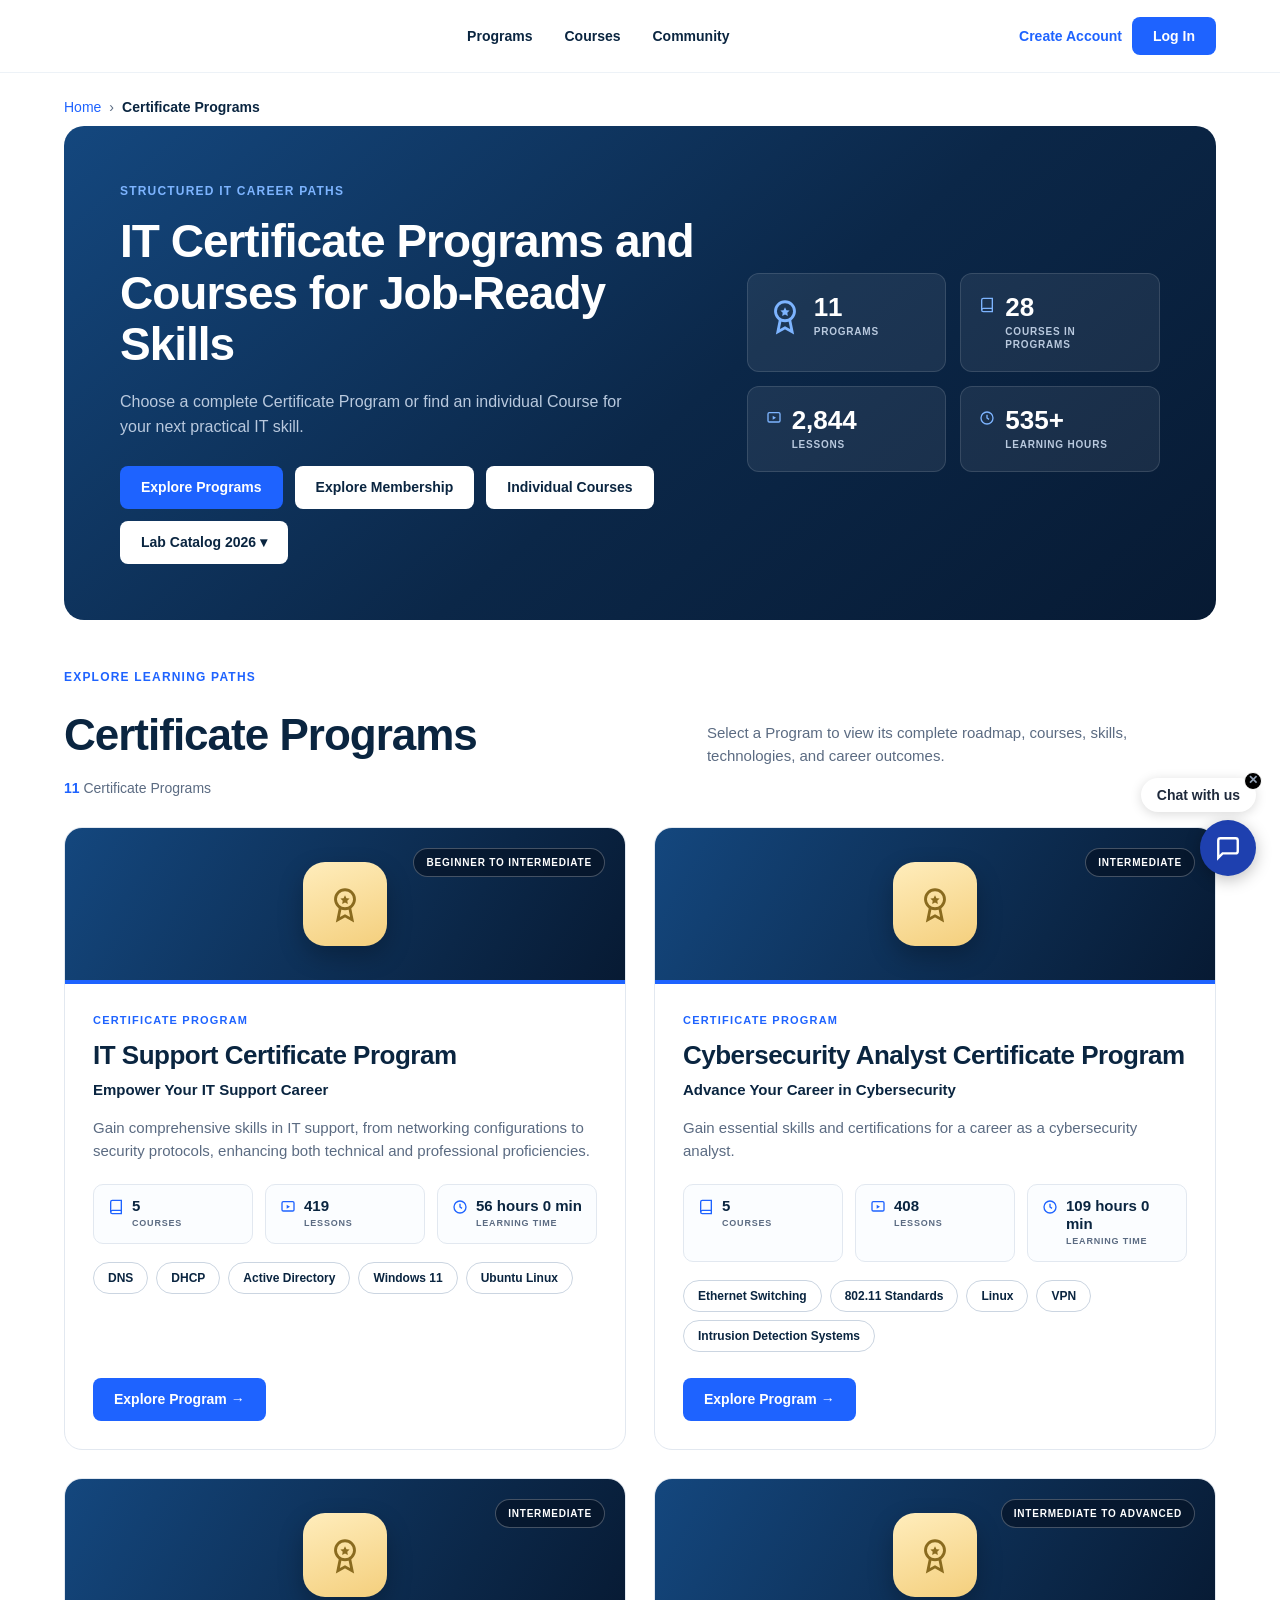
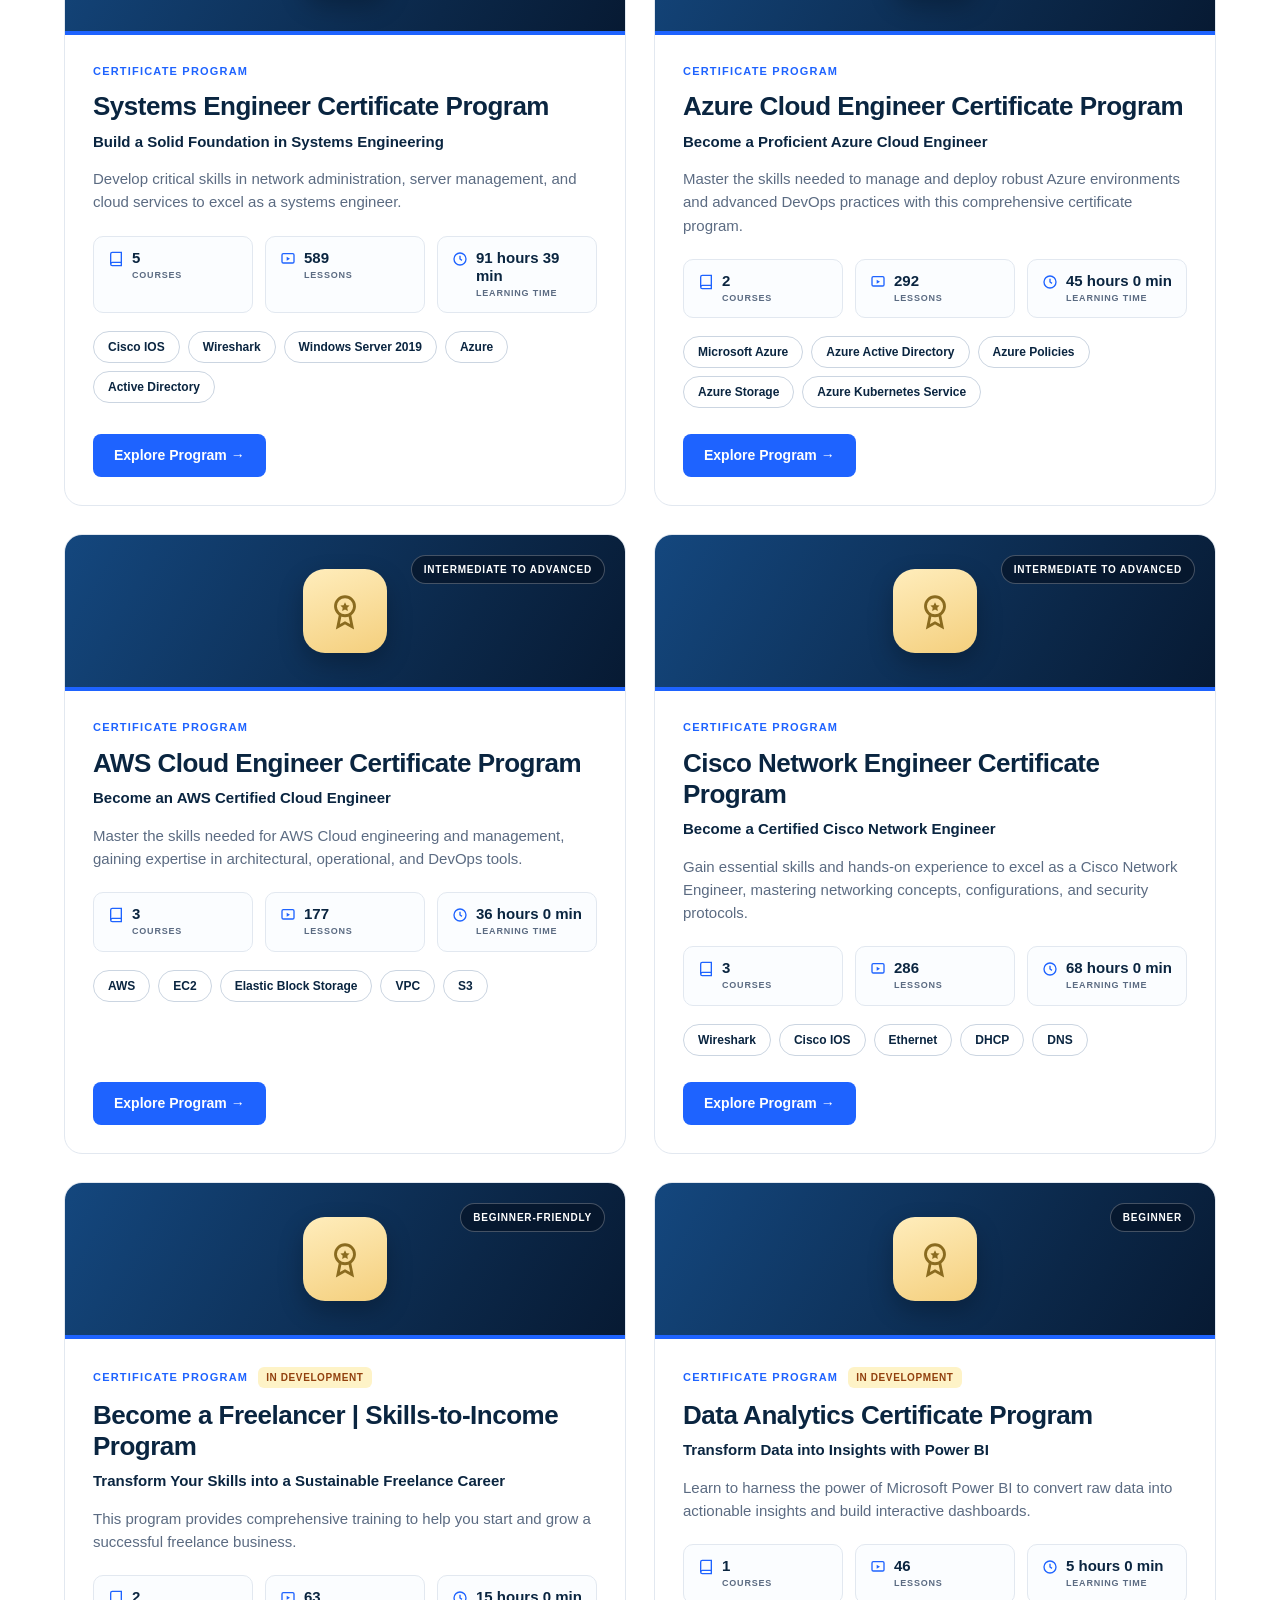
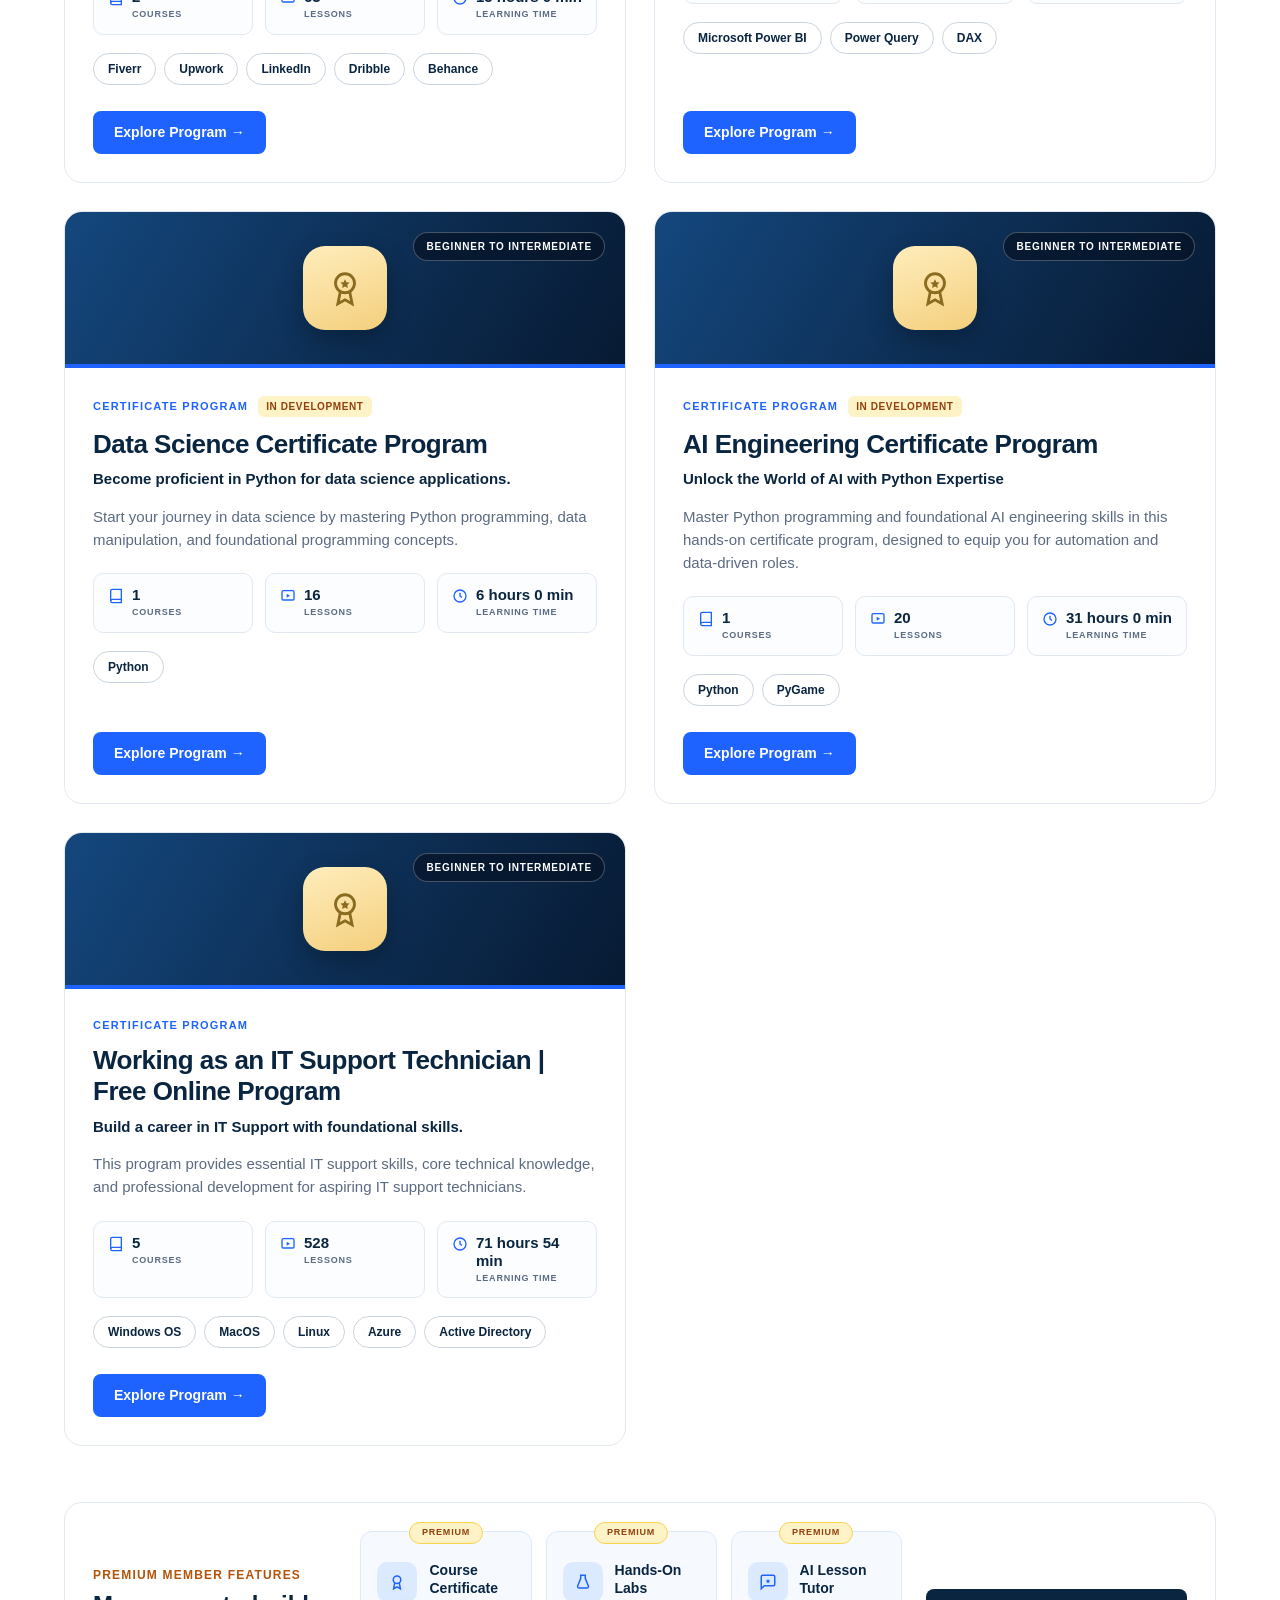
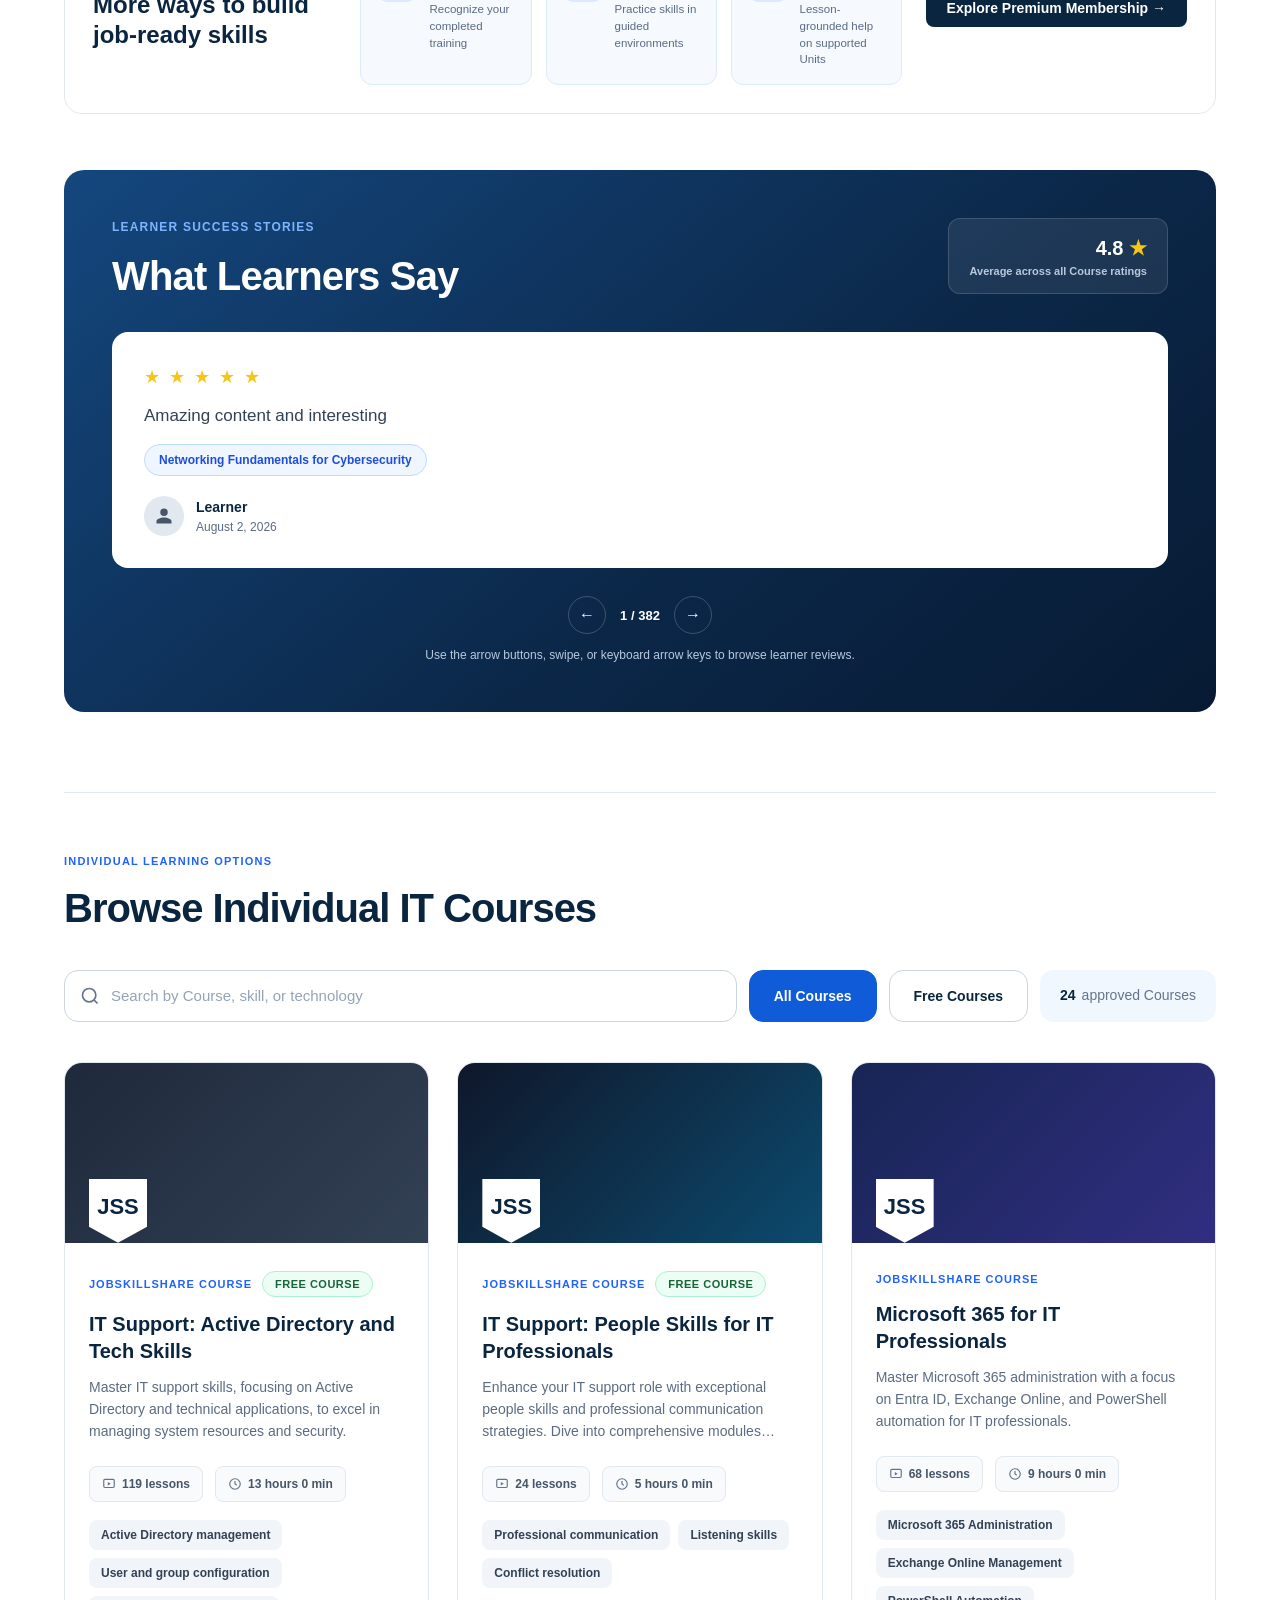
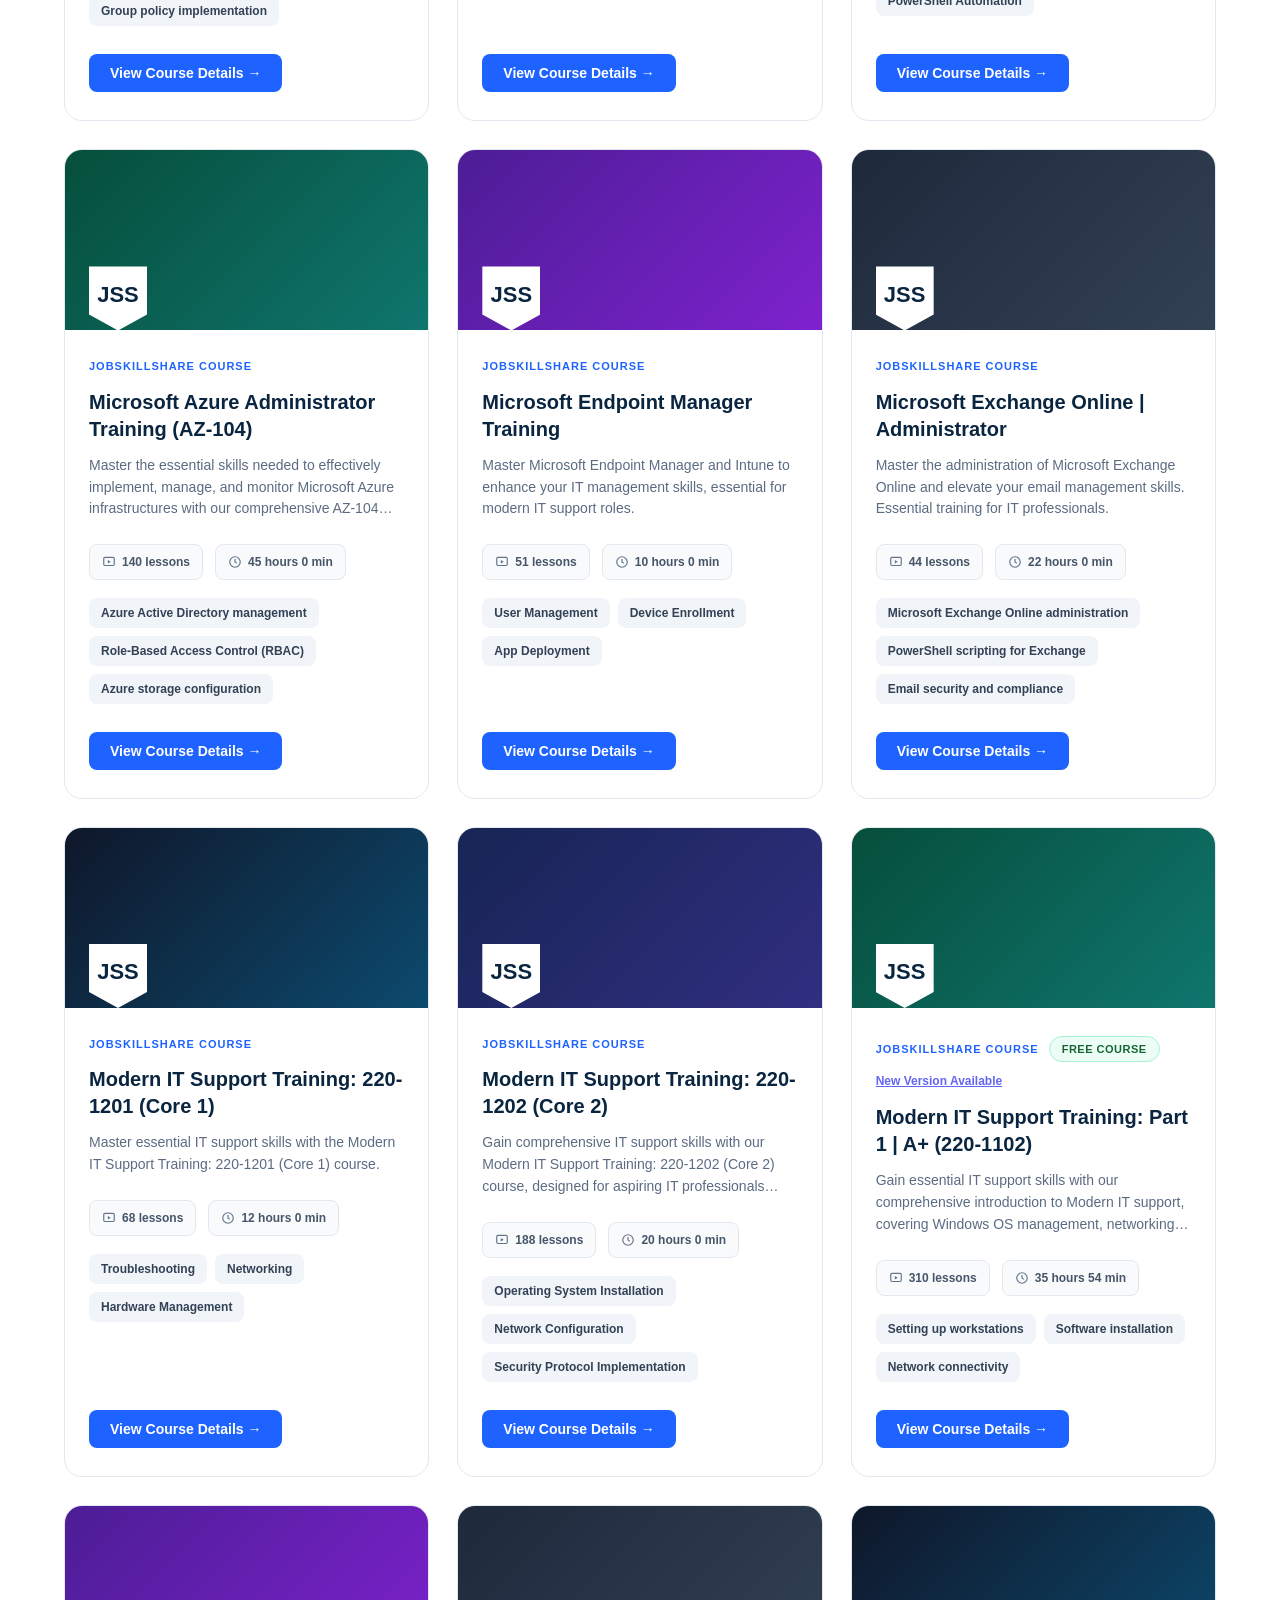
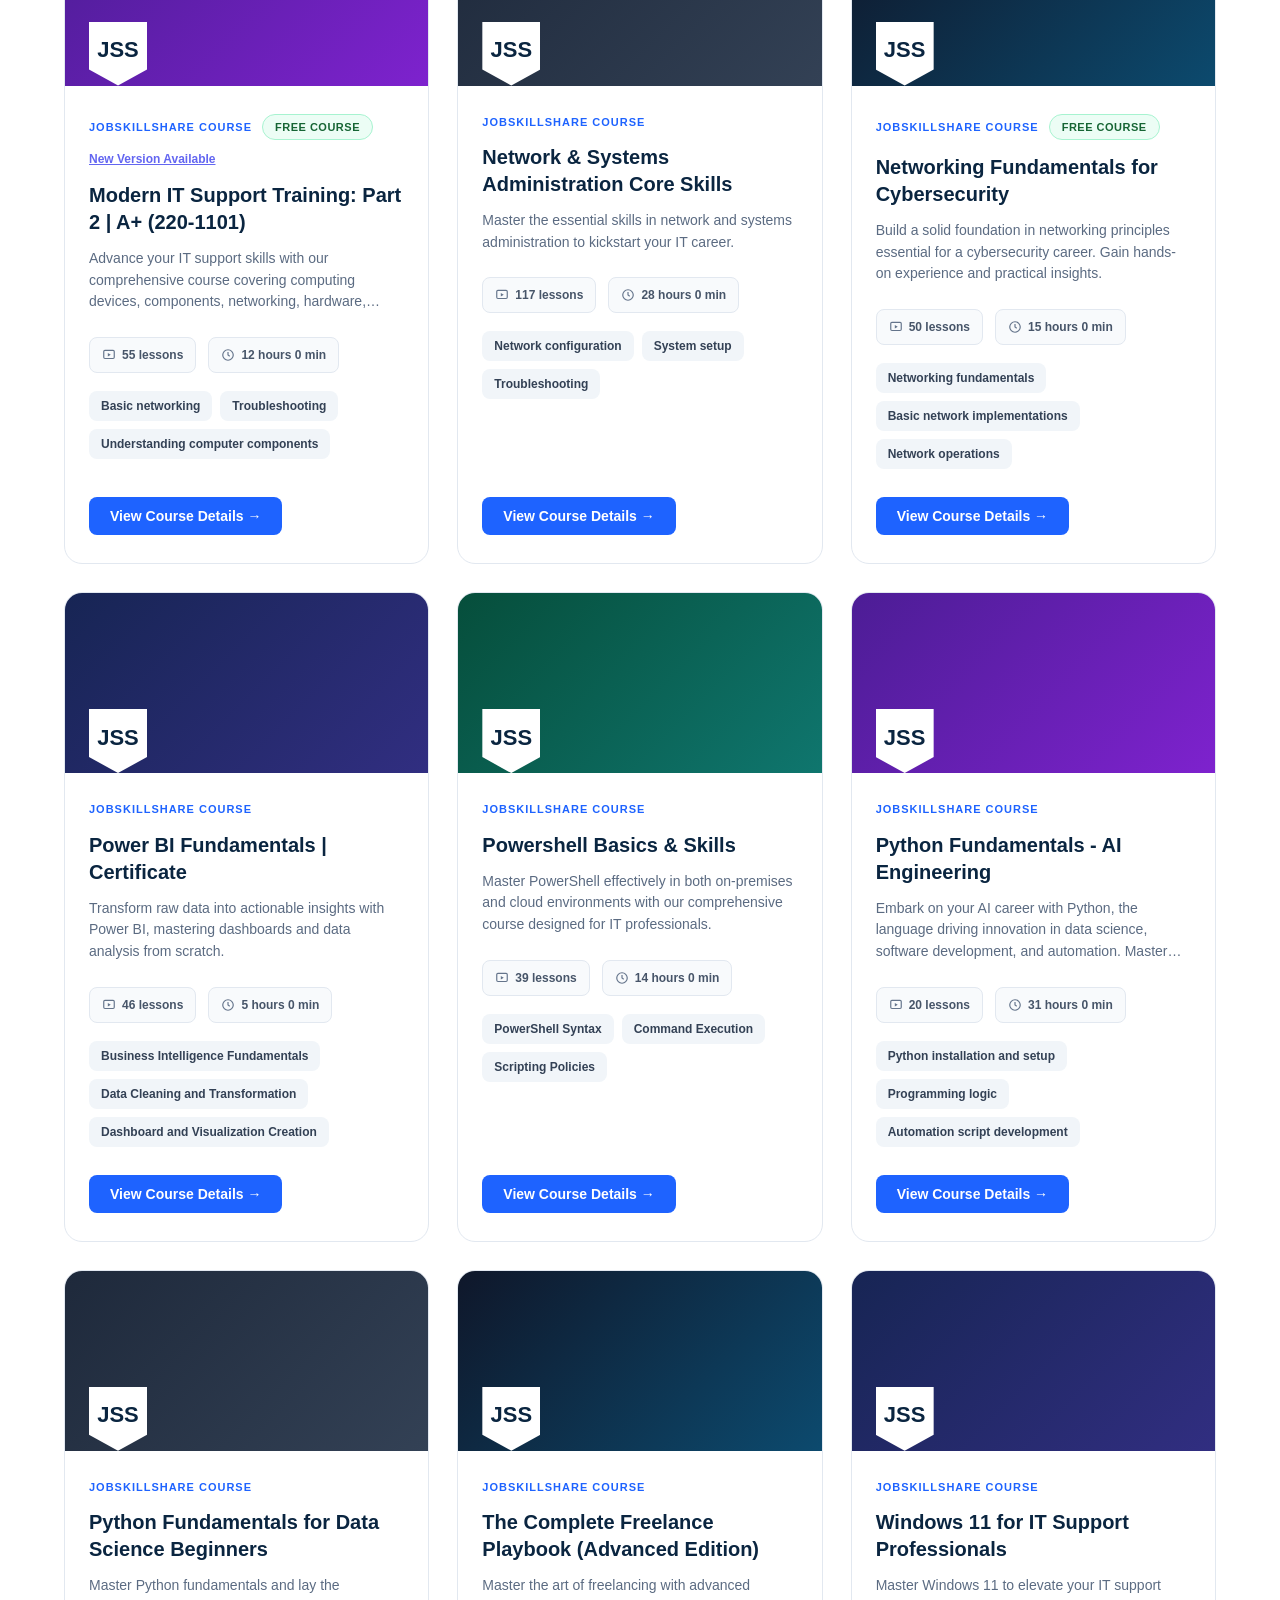
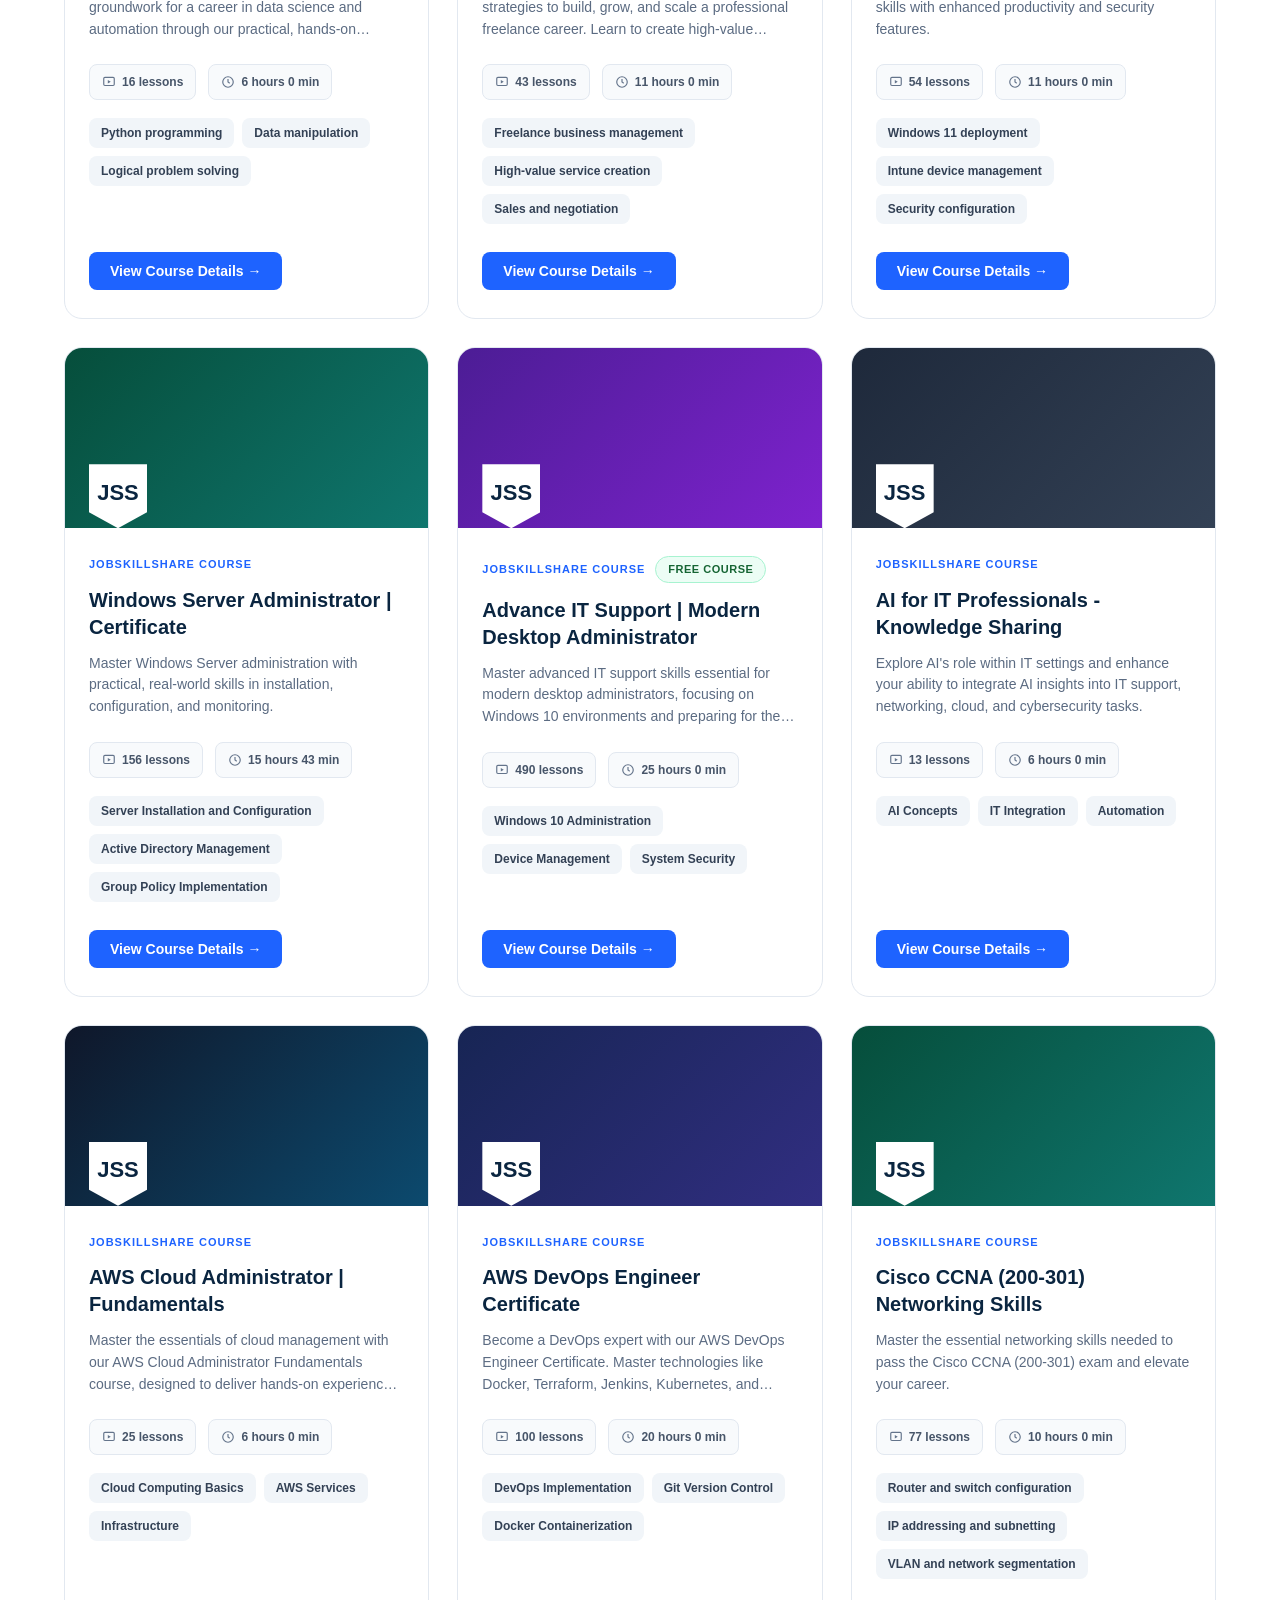
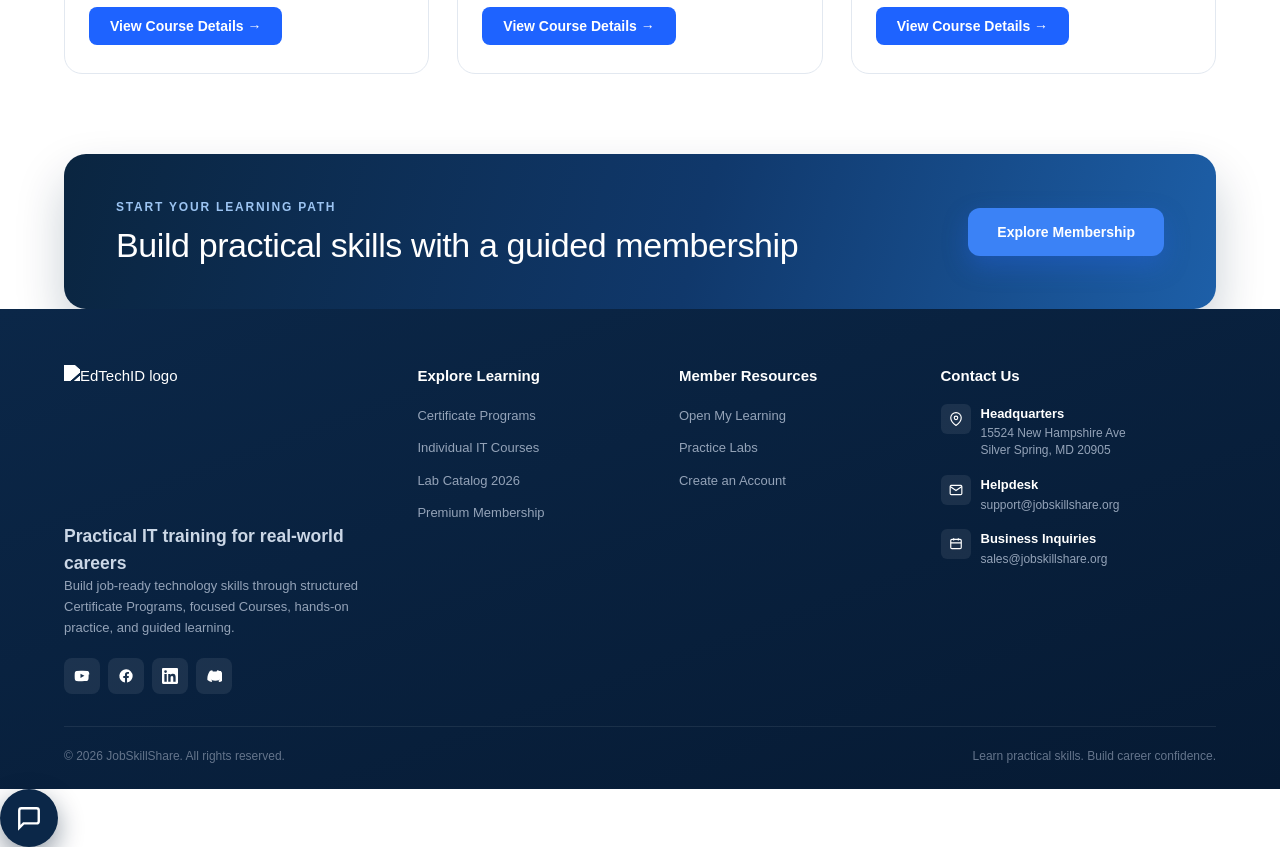
==== commit ea2110f2: "fix: update modal HTML to use correct v2 CSS classes" ====
--- a/programs.html
+++ b/programs.html
@@ -9,6 +9,12 @@
   <link rel="stylesheet" href="style.css"></head>
   <body>
     <div id="root"><header class="site-header"><div class="container header-inner"><a href="index.html" class="logo" aria-label="Tech4D Home"><img alt="EdTechID logo" class="header-logo-img" src="https://www.jobskillshare.org/wp-content/uploads/LOGO.png"></a><nav class="main-nav" aria-label="Primary"><a href="programs.html">Programs</a><a href="#courses">Courses</a><a href="index.html#community">Community</a></nav><div class="header-actions"><button class="nav-link-btn">Create Account</button><button class="btn btn-primary">Log In</button></div></div></header><main><div><div class="container"><div class="pp-breadcrumb"><a href="index.html" class="home-link">Home</a><span>›</span><span class="current">Certificate Programs</span></div><div class="pp-hero"><div><div class="eyebrow">Structured IT Career Paths</div><h1>IT Certificate Programs and Courses for Job-Ready Skills</h1><p>Choose a complete Certificate Program or find an individual Course for your next practical IT skill.</p><div class="pp-hero-buttons"><a href="#pp-list" class="btn btn-primary">Explore Programs</a><button class="btn btn-white">Explore Membership</button><a href="#pp-list" class="btn btn-white">Individual Courses</a><a href="#" class="btn btn-white">Lab Catalog 2026 ▾</a></div></div><div class="pp-hero-stats"><div class="pp-stat-box"><span class="icon"><svg width="38" height="38" viewBox="0 0 24 24" fill="none" stroke="currentColor" stroke-width="1.8"><circle cx="12" cy="9" r="6"></circle><path d="M9 14.5L7.5 22l4.5-2.5L16.5 22 15 14.5"></path><path d="M12 6.5l.9 1.8 2 .3-1.45 1.4.35 2-1.8-.95-1.8.95.35-2L9.1 8.6l2-.3z" fill="currentColor" stroke="none"></path></svg></span><div><div class="num">11</div><div class="lbl">Programs</div></div></div><div class="pp-stat-box"><span class="icon"><svg width="16" height="16" viewBox="0 0 24 24" fill="none" stroke="currentColor" stroke-width="2"><path d="M4 19.5A2.5 2.5 0 0 1 6.5 17H20"></path><path d="M6.5 2H20v20H6.5A2.5 2.5 0 0 1 4 19.5v-15A2.5 2.5 0 0 1 6.5 2z"></path></svg></span><div><div class="num">28</div><div class="lbl">Courses in Programs</div></div></div><div class="pp-stat-box"><span class="icon"><svg width="16" height="16" viewBox="0 0 24 24" fill="none" stroke="currentColor" stroke-width="2"><rect x="3" y="4" width="18" height="14" rx="2"></rect><path d="M10 8.5l5 3-5 3z" fill="currentColor" stroke="none"></path></svg></span><div><div class="num">2,844</div><div class="lbl">Lessons</div></div></div><div class="pp-stat-box"><span class="icon"><svg width="16" height="16" viewBox="0 0 24 24" fill="none" stroke="currentColor" stroke-width="2"><circle cx="12" cy="12" r="9"></circle><path d="M12 7v5l3 2"></path></svg></span><div><div class="num">535+</div><div class="lbl">Learning Hours</div></div></div></div></div><div class="pp-section-head" id="pp-list"><div><div class="eyebrow">Explore Learning Paths</div><h2>Certificate Programs</h2></div><p>Select a Program to view its complete roadmap, courses, skills, technologies, and career outcomes.</p></div><div class="pp-count"><strong>11</strong> Certificate Programs</div><div class="pp-grid"><div class="pp-card"><div class="pp-card-banner"><div class="pp-medal"><svg width="38" height="38" viewBox="0 0 24 24" fill="none" stroke="currentColor" stroke-width="1.8"><circle cx="12" cy="9" r="6"></circle><path d="M9 14.5L7.5 22l4.5-2.5L16.5 22 15 14.5"></path><path d="M12 6.5l.9 1.8 2 .3-1.45 1.4.35 2-1.8-.95-1.8.95.35-2L9.1 8.6l2-.3z" fill="currentColor" stroke="none"></path></svg></div><span class="pp-level-badge">Beginner to Intermediate</span></div><div class="pp-card-body"><div class="pp-card-eyebrow"><span class="ce">Certificate Program</span></div><h3>IT Support Certificate Program</h3><div class="pp-card-sub">Empower Your IT Support Career</div><p class="pp-card-desc">Gain comprehensive skills in IT support, from networking configurations to security protocols, enhancing both technical and professional proficiencies.</p><div class="pp-stat-row"><div class="pp-mini-stat"><span class="icon"><svg width="16" height="16" viewBox="0 0 24 24" fill="none" stroke="currentColor" stroke-width="2"><path d="M4 19.5A2.5 2.5 0 0 1 6.5 17H20"></path><path d="M6.5 2H20v20H6.5A2.5 2.5 0 0 1 4 19.5v-15A2.5 2.5 0 0 1 6.5 2z"></path></svg></span><div><div class="v">5</div><div class="l">Courses</div></div></div><div class="pp-mini-stat"><span class="icon"><svg width="16" height="16" viewBox="0 0 24 24" fill="none" stroke="currentColor" stroke-width="2"><rect x="3" y="4" width="18" height="14" rx="2"></rect><path d="M10 8.5l5 3-5 3z" fill="currentColor" stroke="none"></path></svg></span><div><div class="v">419</div><div class="l">Lessons</div></div></div><div class="pp-mini-stat"><span class="icon"><svg width="16" height="16" viewBox="0 0 24 24" fill="none" stroke="currentColor" stroke-width="2"><circle cx="12" cy="12" r="9"></circle><path d="M12 7v5l3 2"></path></svg></span><div><div class="v">56 hours 0 min</div><div class="l">Learning Time</div></div></div></div><div class="pp-chips"><span class="pp-chip">DNS</span><span class="pp-chip">DHCP</span><span class="pp-chip">Active Directory</span><span class="pp-chip">Windows 11</span><span class="pp-chip">Ubuntu Linux</span></div><a href="#" class="btn btn-primary">Explore Program →</a></div></div><div class="pp-card"><div class="pp-card-banner"><div class="pp-medal"><svg width="38" height="38" viewBox="0 0 24 24" fill="none" stroke="currentColor" stroke-width="1.8"><circle cx="12" cy="9" r="6"></circle><path d="M9 14.5L7.5 22l4.5-2.5L16.5 22 15 14.5"></path><path d="M12 6.5l.9 1.8 2 .3-1.45 1.4.35 2-1.8-.95-1.8.95.35-2L9.1 8.6l2-.3z" fill="currentColor" stroke="none"></path></svg></div><span class="pp-level-badge">Intermediate</span></div><div class="pp-card-body"><div class="pp-card-eyebrow"><span class="ce">Certificate Program</span></div><h3>Cybersecurity Analyst Certificate Program</h3><div class="pp-card-sub">Advance Your Career in Cybersecurity</div><p class="pp-card-desc">Gain essential skills and certifications for a career as a cybersecurity analyst.</p><div class="pp-stat-row"><div class="pp-mini-stat"><span class="icon"><svg width="16" height="16" viewBox="0 0 24 24" fill="none" stroke="currentColor" stroke-width="2"><path d="M4 19.5A2.5 2.5 0 0 1 6.5 17H20"></path><path d="M6.5 2H20v20H6.5A2.5 2.5 0 0 1 4 19.5v-15A2.5 2.5 0 0 1 6.5 2z"></path></svg></span><div><div class="v">5</div><div class="l">Courses</div></div></div><div class="pp-mini-stat"><span class="icon"><svg width="16" height="16" viewBox="0 0 24 24" fill="none" stroke="currentColor" stroke-width="2"><rect x="3" y="4" width="18" height="14" rx="2"></rect><path d="M10 8.5l5 3-5 3z" fill="currentColor" stroke="none"></path></svg></span><div><div class="v">408</div><div class="l">Lessons</div></div></div><div class="pp-mini-stat"><span class="icon"><svg width="16" height="16" viewBox="0 0 24 24" fill="none" stroke="currentColor" stroke-width="2"><circle cx="12" cy="12" r="9"></circle><path d="M12 7v5l3 2"></path></svg></span><div><div class="v">109 hours 0 min</div><div class="l">Learning Time</div></div></div></div><div class="pp-chips"><span class="pp-chip">Ethernet Switching</span><span class="pp-chip">802.11 Standards</span><span class="pp-chip">Linux</span><span class="pp-chip">VPN</span><span class="pp-chip">Intrusion Detection Systems</span></div><a href="#" class="btn btn-primary">Explore Program →</a></div></div><div class="pp-card"><div class="pp-card-banner"><div class="pp-medal"><svg width="38" height="38" viewBox="0 0 24 24" fill="none" stroke="currentColor" stroke-width="1.8"><circle cx="12" cy="9" r="6"></circle><path d="M9 14.5L7.5 22l4.5-2.5L16.5 22 15 14.5"></path><path d="M12 6.5l.9 1.8 2 .3-1.45 1.4.35 2-1.8-.95-1.8.95.35-2L9.1 8.6l2-.3z" fill="currentColor" stroke="none"></path></svg></div><span class="pp-level-badge">Intermediate</span></div><div class="pp-card-body"><div class="pp-card-eyebrow"><span class="ce">Certificate Program</span></div><h3>Systems Engineer Certificate Program</h3><div class="pp-card-sub">Build a Solid Foundation in Systems Engineering</div><p class="pp-card-desc">Develop critical skills in network administration, server management, and cloud services to excel as a systems engineer.</p><div class="pp-stat-row"><div class="pp-mini-stat"><span class="icon"><svg width="16" height="16" viewBox="0 0 24 24" fill="none" stroke="currentColor" stroke-width="2"><path d="M4 19.5A2.5 2.5 0 0 1 6.5 17H20"></path><path d="M6.5 2H20v20H6.5A2.5 2.5 0 0 1 4 19.5v-15A2.5 2.5 0 0 1 6.5 2z"></path></svg></span><div><div class="v">5</div><div class="l">Courses</div></div></div><div class="pp-mini-stat"><span class="icon"><svg width="16" height="16" viewBox="0 0 24 24" fill="none" stroke="currentColor" stroke-width="2"><rect x="3" y="4" width="18" height="14" rx="2"></rect><path d="M10 8.5l5 3-5 3z" fill="currentColor" stroke="none"></path></svg></span><div><div class="v">589</div><div class="l">Lessons</div></div></div><div class="pp-mini-stat"><span class="icon"><svg width="16" height="16" viewBox="0 0 24 24" fill="none" stroke="currentColor" stroke-width="2"><circle cx="12" cy="12" r="9"></circle><path d="M12 7v5l3 2"></path></svg></span><div><div class="v">91 hours 39 min</div><div class="l">Learning Time</div></div></div></div><div class="pp-chips"><span class="pp-chip">Cisco IOS</span><span class="pp-chip">Wireshark</span><span class="pp-chip">Windows Server 2019</span><span class="pp-chip">Azure</span><span class="pp-chip">Active Directory</span></div><a href="#" class="btn btn-primary">Explore Program →</a></div></div><div class="pp-card"><div class="pp-card-banner"><div class="pp-medal"><svg width="38" height="38" viewBox="0 0 24 24" fill="none" stroke="currentColor" stroke-width="1.8"><circle cx="12" cy="9" r="6"></circle><path d="M9 14.5L7.5 22l4.5-2.5L16.5 22 15 14.5"></path><path d="M12 6.5l.9 1.8 2 .3-1.45 1.4.35 2-1.8-.95-1.8.95.35-2L9.1 8.6l2-.3z" fill="currentColor" stroke="none"></path></svg></div><span class="pp-level-badge">Intermediate to Advanced</span></div><div class="pp-card-body"><div class="pp-card-eyebrow"><span class="ce">Certificate Program</span></div><h3>Azure Cloud Engineer Certificate Program</h3><div class="pp-card-sub">Become a Proficient Azure Cloud Engineer</div><p class="pp-card-desc">Master the skills needed to manage and deploy robust Azure environments and advanced DevOps practices with this comprehensive certificate program.</p><div class="pp-stat-row"><div class="pp-mini-stat"><span class="icon"><svg width="16" height="16" viewBox="0 0 24 24" fill="none" stroke="currentColor" stroke-width="2"><path d="M4 19.5A2.5 2.5 0 0 1 6.5 17H20"></path><path d="M6.5 2H20v20H6.5A2.5 2.5 0 0 1 4 19.5v-15A2.5 2.5 0 0 1 6.5 2z"></path></svg></span><div><div class="v">2</div><div class="l">Courses</div></div></div><div class="pp-mini-stat"><span class="icon"><svg width="16" height="16" viewBox="0 0 24 24" fill="none" stroke="currentColor" stroke-width="2"><rect x="3" y="4" width="18" height="14" rx="2"></rect><path d="M10 8.5l5 3-5 3z" fill="currentColor" stroke="none"></path></svg></span><div><div class="v">292</div><div class="l">Lessons</div></div></div><div class="pp-mini-stat"><span class="icon"><svg width="16" height="16" viewBox="0 0 24 24" fill="none" stroke="currentColor" stroke-width="2"><circle cx="12" cy="12" r="9"></circle><path d="M12 7v5l3 2"></path></svg></span><div><div class="v">45 hours 0 min</div><div class="l">Learning Time</div></div></div></div><div class="pp-chips"><span class="pp-chip">Microsoft Azure</span><span class="pp-chip">Azure Active Directory</span><span class="pp-chip">Azure Policies</span><span class="pp-chip">Azure Storage</span><span class="pp-chip">Azure Kubernetes Service</span></div><a href="#" class="btn btn-primary">Explore Program →</a></div></div><div class="pp-card"><div class="pp-card-banner"><div class="pp-medal"><svg width="38" height="38" viewBox="0 0 24 24" fill="none" stroke="currentColor" stroke-width="1.8"><circle cx="12" cy="9" r="6"></circle><path d="M9 14.5L7.5 22l4.5-2.5L16.5 22 15 14.5"></path><path d="M12 6.5l.9 1.8 2 .3-1.45 1.4.35 2-1.8-.95-1.8.95.35-2L9.1 8.6l2-.3z" fill="currentColor" stroke="none"></path></svg></div><span class="pp-level-badge">Intermediate to Advanced</span></div><div class="pp-card-body"><div class="pp-card-eyebrow"><span class="ce">Certificate Program</span></div><h3>AWS Cloud Engineer Certificate Program</h3><div class="pp-card-sub">Become an AWS Certified Cloud Engineer</div><p class="pp-card-desc">Master the skills needed for AWS Cloud engineering and management, gaining expertise in architectural, operational, and DevOps tools.</p><div class="pp-stat-row"><div class="pp-mini-stat"><span class="icon"><svg width="16" height="16" viewBox="0 0 24 24" fill="none" stroke="currentColor" stroke-width="2"><path d="M4 19.5A2.5 2.5 0 0 1 6.5 17H20"></path><path d="M6.5 2H20v20H6.5A2.5 2.5 0 0 1 4 19.5v-15A2.5 2.5 0 0 1 6.5 2z"></path></svg></span><div><div class="v">3</div><div class="l">Courses</div></div></div><div class="pp-mini-stat"><span class="icon"><svg width="16" height="16" viewBox="0 0 24 24" fill="none" stroke="currentColor" stroke-width="2"><rect x="3" y="4" width="18" height="14" rx="2"></rect><path d="M10 8.5l5 3-5 3z" fill="currentColor" stroke="none"></path></svg></span><div><div class="v">177</div><div class="l">Lessons</div></div></div><div class="pp-mini-stat"><span class="icon"><svg width="16" height="16" viewBox="0 0 24 24" fill="none" stroke="currentColor" stroke-width="2"><circle cx="12" cy="12" r="9"></circle><path d="M12 7v5l3 2"></path></svg></span><div><div class="v">36 hours 0 min</div><div class="l">Learning Time</div></div></div></div><div class="pp-chips"><span class="pp-chip">AWS</span><span class="pp-chip">EC2</span><span class="pp-chip">Elastic Block Storage</span><span class="pp-chip">VPC</span><span class="pp-chip">S3</span></div><a href="#" class="btn btn-primary">Explore Program →</a></div></div><div class="pp-card"><div class="pp-card-banner"><div class="pp-medal"><svg width="38" height="38" viewBox="0 0 24 24" fill="none" stroke="currentColor" stroke-width="1.8"><circle cx="12" cy="9" r="6"></circle><path d="M9 14.5L7.5 22l4.5-2.5L16.5 22 15 14.5"></path><path d="M12 6.5l.9 1.8 2 .3-1.45 1.4.35 2-1.8-.95-1.8.95.35-2L9.1 8.6l2-.3z" fill="currentColor" stroke="none"></path></svg></div><span class="pp-level-badge">Intermediate to Advanced</span></div><div class="pp-card-body"><div class="pp-card-eyebrow"><span class="ce">Certificate Program</span></div><h3>Cisco Network Engineer Certificate Program</h3><div class="pp-card-sub">Become a Certified Cisco Network Engineer</div><p class="pp-card-desc">Gain essential skills and hands-on experience to excel as a Cisco Network Engineer, mastering networking concepts, configurations, and security protocols.</p><div class="pp-stat-row"><div class="pp-mini-stat"><span class="icon"><svg width="16" height="16" viewBox="0 0 24 24" fill="none" stroke="currentColor" stroke-width="2"><path d="M4 19.5A2.5 2.5 0 0 1 6.5 17H20"></path><path d="M6.5 2H20v20H6.5A2.5 2.5 0 0 1 4 19.5v-15A2.5 2.5 0 0 1 6.5 2z"></path></svg></span><div><div class="v">3</div><div class="l">Courses</div></div></div><div class="pp-mini-stat"><span class="icon"><svg width="16" height="16" viewBox="0 0 24 24" fill="none" stroke="currentColor" stroke-width="2"><rect x="3" y="4" width="18" height="14" rx="2"></rect><path d="M10 8.5l5 3-5 3z" fill="currentColor" stroke="none"></path></svg></span><div><div class="v">286</div><div class="l">Lessons</div></div></div><div class="pp-mini-stat"><span class="icon"><svg width="16" height="16" viewBox="0 0 24 24" fill="none" stroke="currentColor" stroke-width="2"><circle cx="12" cy="12" r="9"></circle><path d="M12 7v5l3 2"></path></svg></span><div><div class="v">68 hours 0 min</div><div class="l">Learning Time</div></div></div></div><div class="pp-chips"><span class="pp-chip">Wireshark</span><span class="pp-chip">Cisco IOS</span><span class="pp-chip">Ethernet</span><span class="pp-chip">DHCP</span><span class="pp-chip">DNS</span></div><a href="#" class="btn btn-primary">Explore Program →</a></div></div><div class="pp-card"><div class="pp-card-banner"><div class="pp-medal"><svg width="38" height="38" viewBox="0 0 24 24" fill="none" stroke="currentColor" stroke-width="1.8"><circle cx="12" cy="9" r="6"></circle><path d="M9 14.5L7.5 22l4.5-2.5L16.5 22 15 14.5"></path><path d="M12 6.5l.9 1.8 2 .3-1.45 1.4.35 2-1.8-.95-1.8.95.35-2L9.1 8.6l2-.3z" fill="currentColor" stroke="none"></path></svg></div><span class="pp-level-badge">Beginner-friendly</span></div><div class="pp-card-body"><div class="pp-card-eyebrow"><span class="ce">Certificate Program</span><span class="pp-dev-badge">In Development</span></div><h3>Become a Freelancer | Skills-to-Income Program</h3><div class="pp-card-sub">Transform Your Skills into a Sustainable Freelance Career</div><p class="pp-card-desc">This program provides comprehensive training to help you start and grow a successful freelance business.</p><div class="pp-stat-row"><div class="pp-mini-stat"><span class="icon"><svg width="16" height="16" viewBox="0 0 24 24" fill="none" stroke="currentColor" stroke-width="2"><path d="M4 19.5A2.5 2.5 0 0 1 6.5 17H20"></path><path d="M6.5 2H20v20H6.5A2.5 2.5 0 0 1 4 19.5v-15A2.5 2.5 0 0 1 6.5 2z"></path></svg></span><div><div class="v">2</div><div class="l">Courses</div></div></div><div class="pp-mini-stat"><span class="icon"><svg width="16" height="16" viewBox="0 0 24 24" fill="none" stroke="currentColor" stroke-width="2"><rect x="3" y="4" width="18" height="14" rx="2"></rect><path d="M10 8.5l5 3-5 3z" fill="currentColor" stroke="none"></path></svg></span><div><div class="v">63</div><div class="l">Lessons</div></div></div><div class="pp-mini-stat"><span class="icon"><svg width="16" height="16" viewBox="0 0 24 24" fill="none" stroke="currentColor" stroke-width="2"><circle cx="12" cy="12" r="9"></circle><path d="M12 7v5l3 2"></path></svg></span><div><div class="v">15 hours 0 min</div><div class="l">Learning Time</div></div></div></div><div class="pp-chips"><span class="pp-chip">Fiverr</span><span class="pp-chip">Upwork</span><span class="pp-chip">LinkedIn</span><span class="pp-chip">Dribble</span><span class="pp-chip">Behance</span></div><a href="#" class="btn btn-primary">Explore Program →</a></div></div><div class="pp-card"><div class="pp-card-banner"><div class="pp-medal"><svg width="38" height="38" viewBox="0 0 24 24" fill="none" stroke="currentColor" stroke-width="1.8"><circle cx="12" cy="9" r="6"></circle><path d="M9 14.5L7.5 22l4.5-2.5L16.5 22 15 14.5"></path><path d="M12 6.5l.9 1.8 2 .3-1.45 1.4.35 2-1.8-.95-1.8.95.35-2L9.1 8.6l2-.3z" fill="currentColor" stroke="none"></path></svg></div><span class="pp-level-badge">Beginner</span></div><div class="pp-card-body"><div class="pp-card-eyebrow"><span class="ce">Certificate Program</span><span class="pp-dev-badge">In Development</span></div><h3>Data Analytics Certificate Program</h3><div class="pp-card-sub">Transform Data into Insights with Power BI</div><p class="pp-card-desc">Learn to harness the power of Microsoft Power BI to convert raw data into actionable insights and build interactive dashboards.</p><div class="pp-stat-row"><div class="pp-mini-stat"><span class="icon"><svg width="16" height="16" viewBox="0 0 24 24" fill="none" stroke="currentColor" stroke-width="2"><path d="M4 19.5A2.5 2.5 0 0 1 6.5 17H20"></path><path d="M6.5 2H20v20H6.5A2.5 2.5 0 0 1 4 19.5v-15A2.5 2.5 0 0 1 6.5 2z"></path></svg></span><div><div class="v">1</div><div class="l">Courses</div></div></div><div class="pp-mini-stat"><span class="icon"><svg width="16" height="16" viewBox="0 0 24 24" fill="none" stroke="currentColor" stroke-width="2"><rect x="3" y="4" width="18" height="14" rx="2"></rect><path d="M10 8.5l5 3-5 3z" fill="currentColor" stroke="none"></path></svg></span><div><div class="v">46</div><div class="l">Lessons</div></div></div><div class="pp-mini-stat"><span class="icon"><svg width="16" height="16" viewBox="0 0 24 24" fill="none" stroke="currentColor" stroke-width="2"><circle cx="12" cy="12" r="9"></circle><path d="M12 7v5l3 2"></path></svg></span><div><div class="v">5 hours 0 min</div><div class="l">Learning Time</div></div></div></div><div class="pp-chips"><span class="pp-chip">Microsoft Power BI</span><span class="pp-chip">Power Query</span><span class="pp-chip">DAX</span></div><a href="#" class="btn btn-primary">Explore Program →</a></div></div><div class="pp-card"><div class="pp-card-banner"><div class="pp-medal"><svg width="38" height="38" viewBox="0 0 24 24" fill="none" stroke="currentColor" stroke-width="1.8"><circle cx="12" cy="9" r="6"></circle><path d="M9 14.5L7.5 22l4.5-2.5L16.5 22 15 14.5"></path><path d="M12 6.5l.9 1.8 2 .3-1.45 1.4.35 2-1.8-.95-1.8.95.35-2L9.1 8.6l2-.3z" fill="currentColor" stroke="none"></path></svg></div><span class="pp-level-badge">Beginner to Intermediate</span></div><div class="pp-card-body"><div class="pp-card-eyebrow"><span class="ce">Certificate Program</span><span class="pp-dev-badge">In Development</span></div><h3>Data Science Certificate Program</h3><div class="pp-card-sub">Become proficient in Python for data science applications.</div><p class="pp-card-desc">Start your journey in data science by mastering Python programming, data manipulation, and foundational programming concepts.</p><div class="pp-stat-row"><div class="pp-mini-stat"><span class="icon"><svg width="16" height="16" viewBox="0 0 24 24" fill="none" stroke="currentColor" stroke-width="2"><path d="M4 19.5A2.5 2.5 0 0 1 6.5 17H20"></path><path d="M6.5 2H20v20H6.5A2.5 2.5 0 0 1 4 19.5v-15A2.5 2.5 0 0 1 6.5 2z"></path></svg></span><div><div class="v">1</div><div class="l">Courses</div></div></div><div class="pp-mini-stat"><span class="icon"><svg width="16" height="16" viewBox="0 0 24 24" fill="none" stroke="currentColor" stroke-width="2"><rect x="3" y="4" width="18" height="14" rx="2"></rect><path d="M10 8.5l5 3-5 3z" fill="currentColor" stroke="none"></path></svg></span><div><div class="v">16</div><div class="l">Lessons</div></div></div><div class="pp-mini-stat"><span class="icon"><svg width="16" height="16" viewBox="0 0 24 24" fill="none" stroke="currentColor" stroke-width="2"><circle cx="12" cy="12" r="9"></circle><path d="M12 7v5l3 2"></path></svg></span><div><div class="v">6 hours 0 min</div><div class="l">Learning Time</div></div></div></div><div class="pp-chips"><span class="pp-chip">Python</span></div><a href="#" class="btn btn-primary">Explore Program →</a></div></div><div class="pp-card"><div class="pp-card-banner"><div class="pp-medal"><svg width="38" height="38" viewBox="0 0 24 24" fill="none" stroke="currentColor" stroke-width="1.8"><circle cx="12" cy="9" r="6"></circle><path d="M9 14.5L7.5 22l4.5-2.5L16.5 22 15 14.5"></path><path d="M12 6.5l.9 1.8 2 .3-1.45 1.4.35 2-1.8-.95-1.8.95.35-2L9.1 8.6l2-.3z" fill="currentColor" stroke="none"></path></svg></div><span class="pp-level-badge">Beginner to Intermediate</span></div><div class="pp-card-body"><div class="pp-card-eyebrow"><span class="ce">Certificate Program</span><span class="pp-dev-badge">In Development</span></div><h3>AI Engineering Certificate Program</h3><div class="pp-card-sub">Unlock the World of AI with Python Expertise</div><p class="pp-card-desc">Master Python programming and foundational AI engineering skills in this hands-on certificate program, designed to equip you for automation and data-driven roles.</p><div class="pp-stat-row"><div class="pp-mini-stat"><span class="icon"><svg width="16" height="16" viewBox="0 0 24 24" fill="none" stroke="currentColor" stroke-width="2"><path d="M4 19.5A2.5 2.5 0 0 1 6.5 17H20"></path><path d="M6.5 2H20v20H6.5A2.5 2.5 0 0 1 4 19.5v-15A2.5 2.5 0 0 1 6.5 2z"></path></svg></span><div><div class="v">1</div><div class="l">Courses</div></div></div><div class="pp-mini-stat"><span class="icon"><svg width="16" height="16" viewBox="0 0 24 24" fill="none" stroke="currentColor" stroke-width="2"><rect x="3" y="4" width="18" height="14" rx="2"></rect><path d="M10 8.5l5 3-5 3z" fill="currentColor" stroke="none"></path></svg></span><div><div class="v">20</div><div class="l">Lessons</div></div></div><div class="pp-mini-stat"><span class="icon"><svg width="16" height="16" viewBox="0 0 24 24" fill="none" stroke="currentColor" stroke-width="2"><circle cx="12" cy="12" r="9"></circle><path d="M12 7v5l3 2"></path></svg></span><div><div class="v">31 hours 0 min</div><div class="l">Learning Time</div></div></div></div><div class="pp-chips"><span class="pp-chip">Python</span><span class="pp-chip">PyGame</span></div><a href="#" class="btn btn-primary">Explore Program →</a></div></div><div class="pp-card"><div class="pp-card-banner"><div class="pp-medal"><svg width="38" height="38" viewBox="0 0 24 24" fill="none" stroke="currentColor" stroke-width="1.8"><circle cx="12" cy="9" r="6"></circle><path d="M9 14.5L7.5 22l4.5-2.5L16.5 22 15 14.5"></path><path d="M12 6.5l.9 1.8 2 .3-1.45 1.4.35 2-1.8-.95-1.8.95.35-2L9.1 8.6l2-.3z" fill="currentColor" stroke="none"></path></svg></div><span class="pp-level-badge">Beginner to Intermediate</span></div><div class="pp-card-body"><div class="pp-card-eyebrow"><span class="ce">Certificate Program</span></div><h3>Working as an IT Support Technician | Free Online Program</h3><div class="pp-card-sub">Build a career in IT Support with foundational skills.</div><p class="pp-card-desc">This program provides essential IT support skills, core technical knowledge, and professional development for aspiring IT support technicians.</p><div class="pp-stat-row"><div class="pp-mini-stat"><span class="icon"><svg width="16" height="16" viewBox="0 0 24 24" fill="none" stroke="currentColor" stroke-width="2"><path d="M4 19.5A2.5 2.5 0 0 1 6.5 17H20"></path><path d="M6.5 2H20v20H6.5A2.5 2.5 0 0 1 4 19.5v-15A2.5 2.5 0 0 1 6.5 2z"></path></svg></span><div><div class="v">5</div><div class="l">Courses</div></div></div><div class="pp-mini-stat"><span class="icon"><svg width="16" height="16" viewBox="0 0 24 24" fill="none" stroke="currentColor" stroke-width="2"><rect x="3" y="4" width="18" height="14" rx="2"></rect><path d="M10 8.5l5 3-5 3z" fill="currentColor" stroke="none"></path></svg></span><div><div class="v">528</div><div class="l">Lessons</div></div></div><div class="pp-mini-stat"><span class="icon"><svg width="16" height="16" viewBox="0 0 24 24" fill="none" stroke="currentColor" stroke-width="2"><circle cx="12" cy="12" r="9"></circle><path d="M12 7v5l3 2"></path></svg></span><div><div class="v">71 hours 54 min</div><div class="l">Learning Time</div></div></div></div><div class="pp-chips"><span class="pp-chip">Windows OS</span><span class="pp-chip">MacOS</span><span class="pp-chip">Linux</span><span class="pp-chip">Azure</span><span class="pp-chip">Active Directory</span></div><a href="#" class="btn btn-primary">Explore Program →</a></div></div></div><div class="pp-premium-strip"><div><div class="eyebrow">Premium Member Features</div><h3>More ways to build job-ready skills</h3></div><div class="pp-premium-cards"><div class="pp-premium-card"><span class="pbadge">Premium</span><div class="picon"><svg width="18" height="18" viewBox="0 0 24 24" fill="none" stroke="currentColor" stroke-width="2"><circle cx="12" cy="9" r="5"></circle><path d="M9 13l-1.5 8 4.5-2.5L16.5 21 15 13"></path></svg></div><div><h5>Course Certificate</h5><p>Recognize your completed training</p></div></div><div class="pp-premium-card"><span class="pbadge">Premium</span><div class="picon"><svg width="18" height="18" viewBox="0 0 24 24" fill="none" stroke="currentColor" stroke-width="2"><path d="M9 3h6v4l4 10a2 2 0 0 1-2 3H7a2 2 0 0 1-2-3l4-10V3z"></path></svg></div><div><h5>Hands-On Labs</h5><p>Practice skills in guided environments</p></div></div><div class="pp-premium-card"><span class="pbadge">Premium</span><div class="picon"><svg width="18" height="18" viewBox="0 0 24 24" fill="none" stroke="currentColor" stroke-width="2"><path d="M21 15a2 2 0 0 1-2 2H7l-4 4V5a2 2 0 0 1 2-2h14a2 2 0 0 1 2 2z"></path><path d="M12 8l.9 1.8 2 .3-1.45 1.4.35 2L12 12.55l-1.8.95.35-2L9.1 10.1l2-.3z" fill="currentColor" stroke="none"></path></svg></div><div><h5>AI Lesson Tutor</h5><p>Lesson-grounded help on supported Units</p></div></div></div><button class="btn btn-dark">Explore Premium Membership →</button></div><div class="pp-learners"><div class="pp-learners-top"><div><div class="eyebrow">Learner Success Stories</div><h2>What Learners Say</h2></div><div class="pp-rating-box"><div class="r">4.8 <span class="star">★</span></div><div class="t">Average across all Course ratings</div></div></div><div class="pp-review-card"><div class="stars">★ ★ ★ ★ ★</div><div class="txt">Amazing content and interesting</div><span class="pp-review-chip">Networking Fundamentals for Cybersecurity</span><div class="pp-review-author"><span class="av"><svg width="18" height="18" viewBox="0 0 24 24" fill="currentColor"><path d="M12 12a5 5 0 1 0 0-10 5 5 0 0 0 0 10zm0 2c-3.33 0-10 1.67-10 5v3h20v-3c0-3.33-6.67-5-10-5z"></path></svg></span><div><div class="nm">Learner</div><div class="dt">August 2, 2026</div></div></div></div><div class="pagination"><button class="page-btn" aria-label="Previous">←</button><span class="page-count">1 / 382</span><button class="page-btn" aria-label="Next">→</button></div><div class="hint" style="margin-top: 12px;">Use the arrow buttons, swipe, or keyboard arrow keys to browse learner reviews.</div></div><div class="browse-courses" id="courses"><div class="bc-head"><div class="eyebrow">Individual Learning Options</div><h2>Browse Individual IT Courses</h2></div><div class="bc-filters"><div class="bc-search"><svg width="20" height="20" viewBox="0 0 24 24" fill="none" stroke="currentColor" stroke-width="2"><circle cx="11" cy="11" r="8"></circle><path d="M21 21l-4.3-4.3"></path></svg><input placeholder="Search by Course, skill, or technology" type="text" value=""></div><button class="bc-filter-btn active">All Courses</button><button class="bc-filter-btn ">Free Courses</button><div class="bc-count"><strong>24</strong> approved Courses</div></div><div class="bc-grid"><div class="bc-card"><div class="bc-card-img bg-1"><div class="bc-jss-badge">JSS</div></div><div class="bc-card-body"><div class="bc-card-eyebrow"><span class="bc-ce-text">JobSkillShare Course</span><span class="bc-badge-free">Free Course</span></div><h3>IT Support: Active Directory and Tech Skills</h3><p>Master IT support skills, focusing on Active Directory and technical applications, to excel in managing system resources and security.</p><div class="bc-meta"><div class="bc-meta-item"><svg width="14" height="14" viewBox="0 0 24 24" fill="none" stroke="currentColor" stroke-width="2"><rect x="3" y="4" width="18" height="14" rx="2"></rect><path d="M10 8.5l5 3-5 3z" fill="currentColor" stroke="none"></path></svg>119 lessons</div><div class="bc-meta-item"><svg width="14" height="14" viewBox="0 0 24 24" fill="none" stroke="currentColor" stroke-width="2"><circle cx="12" cy="12" r="9"></circle><path d="M12 7v5l3 2"></path></svg>13 hours 0 min</div></div><div class="bc-chips"><span class="bc-chip">Active Directory management</span><span class="bc-chip">User and group configuration</span><span class="bc-chip">Group policy implementation</span></div><button class="btn btn-primary">View Course Details →</button></div></div><div class="bc-card"><div class="bc-card-img bg-2"><div class="bc-jss-badge">JSS</div></div><div class="bc-card-body"><div class="bc-card-eyebrow"><span class="bc-ce-text">JobSkillShare Course</span><span class="bc-badge-free">Free Course</span></div><h3>IT Support: People Skills for IT Professionals</h3><p>Enhance your IT support role with exceptional people skills and professional communication strategies. Dive into comprehensive modules designed to improve customer interactions and workplace efficiency.</p><div class="bc-meta"><div class="bc-meta-item"><svg width="14" height="14" viewBox="0 0 24 24" fill="none" stroke="currentColor" stroke-width="2"><rect x="3" y="4" width="18" height="14" rx="2"></rect><path d="M10 8.5l5 3-5 3z" fill="currentColor" stroke="none"></path></svg>24 lessons</div><div class="bc-meta-item"><svg width="14" height="14" viewBox="0 0 24 24" fill="none" stroke="currentColor" stroke-width="2"><circle cx="12" cy="12" r="9"></circle><path d="M12 7v5l3 2"></path></svg>5 hours 0 min</div></div><div class="bc-chips"><span class="bc-chip">Professional communication</span><span class="bc-chip">Listening skills</span><span class="bc-chip">Conflict resolution</span></div><button class="btn btn-primary">View Course Details →</button></div></div><div class="bc-card"><div class="bc-card-img bg-3"><div class="bc-jss-badge">JSS</div></div><div class="bc-card-body"><div class="bc-card-eyebrow"><span class="bc-ce-text">JobSkillShare Course</span></div><h3>Microsoft 365 for IT Professionals</h3><p>Master Microsoft 365 administration with a focus on Entra ID, Exchange Online, and PowerShell automation for IT professionals.</p><div class="bc-meta"><div class="bc-meta-item"><svg width="14" height="14" viewBox="0 0 24 24" fill="none" stroke="currentColor" stroke-width="2"><rect x="3" y="4" width="18" height="14" rx="2"></rect><path d="M10 8.5l5 3-5 3z" fill="currentColor" stroke="none"></path></svg>68 lessons</div><div class="bc-meta-item"><svg width="14" height="14" viewBox="0 0 24 24" fill="none" stroke="currentColor" stroke-width="2"><circle cx="12" cy="12" r="9"></circle><path d="M12 7v5l3 2"></path></svg>9 hours 0 min</div></div><div class="bc-chips"><span class="bc-chip">Microsoft 365 Administration</span><span class="bc-chip">Exchange Online Management</span><span class="bc-chip">PowerShell Automation</span></div><button class="btn btn-primary">View Course Details →</button></div></div><div class="bc-card"><div class="bc-card-img bg-4"><div class="bc-jss-badge">JSS</div></div><div class="bc-card-body"><div class="bc-card-eyebrow"><span class="bc-ce-text">JobSkillShare Course</span></div><h3>Microsoft Azure Administrator Training (AZ-104)</h3><p>Master the essential skills needed to effectively implement, manage, and monitor Microsoft Azure infrastructures with our comprehensive AZ-104 training course.</p><div class="bc-meta"><div class="bc-meta-item"><svg width="14" height="14" viewBox="0 0 24 24" fill="none" stroke="currentColor" stroke-width="2"><rect x="3" y="4" width="18" height="14" rx="2"></rect><path d="M10 8.5l5 3-5 3z" fill="currentColor" stroke="none"></path></svg>140 lessons</div><div class="bc-meta-item"><svg width="14" height="14" viewBox="0 0 24 24" fill="none" stroke="currentColor" stroke-width="2"><circle cx="12" cy="12" r="9"></circle><path d="M12 7v5l3 2"></path></svg>45 hours 0 min</div></div><div class="bc-chips"><span class="bc-chip">Azure Active Directory management</span><span class="bc-chip">Role-Based Access Control (RBAC)</span><span class="bc-chip">Azure storage configuration</span></div><button class="btn btn-primary">View Course Details →</button></div></div><div class="bc-card"><div class="bc-card-img bg-5"><div class="bc-jss-badge">JSS</div></div><div class="bc-card-body"><div class="bc-card-eyebrow"><span class="bc-ce-text">JobSkillShare Course</span></div><h3>Microsoft Endpoint Manager Training</h3><p>Master Microsoft Endpoint Manager and Intune to enhance your IT management skills, essential for modern IT support roles.</p><div class="bc-meta"><div class="bc-meta-item"><svg width="14" height="14" viewBox="0 0 24 24" fill="none" stroke="currentColor" stroke-width="2"><rect x="3" y="4" width="18" height="14" rx="2"></rect><path d="M10 8.5l5 3-5 3z" fill="currentColor" stroke="none"></path></svg>51 lessons</div><div class="bc-meta-item"><svg width="14" height="14" viewBox="0 0 24 24" fill="none" stroke="currentColor" stroke-width="2"><circle cx="12" cy="12" r="9"></circle><path d="M12 7v5l3 2"></path></svg>10 hours 0 min</div></div><div class="bc-chips"><span class="bc-chip">User Management</span><span class="bc-chip">Device Enrollment</span><span class="bc-chip">App Deployment</span></div><button class="btn btn-primary">View Course Details →</button></div></div><div class="bc-card"><div class="bc-card-img bg-1"><div class="bc-jss-badge">JSS</div></div><div class="bc-card-body"><div class="bc-card-eyebrow"><span class="bc-ce-text">JobSkillShare Course</span></div><h3>Microsoft Exchange Online | Administrator</h3><p>Master the administration of Microsoft Exchange Online and elevate your email management skills. Essential training for IT professionals.</p><div class="bc-meta"><div class="bc-meta-item"><svg width="14" height="14" viewBox="0 0 24 24" fill="none" stroke="currentColor" stroke-width="2"><rect x="3" y="4" width="18" height="14" rx="2"></rect><path d="M10 8.5l5 3-5 3z" fill="currentColor" stroke="none"></path></svg>44 lessons</div><div class="bc-meta-item"><svg width="14" height="14" viewBox="0 0 24 24" fill="none" stroke="currentColor" stroke-width="2"><circle cx="12" cy="12" r="9"></circle><path d="M12 7v5l3 2"></path></svg>22 hours 0 min</div></div><div class="bc-chips"><span class="bc-chip">Microsoft Exchange Online administration</span><span class="bc-chip">PowerShell scripting for Exchange</span><span class="bc-chip">Email security and compliance</span></div><button class="btn btn-primary">View Course Details →</button></div></div><div class="bc-card"><div class="bc-card-img bg-2"><div class="bc-jss-badge">JSS</div></div><div class="bc-card-body"><div class="bc-card-eyebrow"><span class="bc-ce-text">JobSkillShare Course</span></div><h3>Modern IT Support Training: 220-1201 (Core 1)</h3><p>Master essential IT support skills with the Modern IT Support Training: 220-1201 (Core 1) course.</p><div class="bc-meta"><div class="bc-meta-item"><svg width="14" height="14" viewBox="0 0 24 24" fill="none" stroke="currentColor" stroke-width="2"><rect x="3" y="4" width="18" height="14" rx="2"></rect><path d="M10 8.5l5 3-5 3z" fill="currentColor" stroke="none"></path></svg>68 lessons</div><div class="bc-meta-item"><svg width="14" height="14" viewBox="0 0 24 24" fill="none" stroke="currentColor" stroke-width="2"><circle cx="12" cy="12" r="9"></circle><path d="M12 7v5l3 2"></path></svg>12 hours 0 min</div></div><div class="bc-chips"><span class="bc-chip">Troubleshooting</span><span class="bc-chip">Networking</span><span class="bc-chip">Hardware Management</span></div><button class="btn btn-primary">View Course Details →</button></div></div><div class="bc-card"><div class="bc-card-img bg-3"><div class="bc-jss-badge">JSS</div></div><div class="bc-card-body"><div class="bc-card-eyebrow"><span class="bc-ce-text">JobSkillShare Course</span></div><h3>Modern IT Support Training: 220-1202 (Core 2)</h3><p>Gain comprehensive IT support skills with our Modern IT Support Training: 220-1202 (Core 2) course, designed for aspiring IT professionals seeking practical expertise in operating systems, network configurations, security protocols, and troubleshooting.</p><div class="bc-meta"><div class="bc-meta-item"><svg width="14" height="14" viewBox="0 0 24 24" fill="none" stroke="currentColor" stroke-width="2"><rect x="3" y="4" width="18" height="14" rx="2"></rect><path d="M10 8.5l5 3-5 3z" fill="currentColor" stroke="none"></path></svg>188 lessons</div><div class="bc-meta-item"><svg width="14" height="14" viewBox="0 0 24 24" fill="none" stroke="currentColor" stroke-width="2"><circle cx="12" cy="12" r="9"></circle><path d="M12 7v5l3 2"></path></svg>20 hours 0 min</div></div><div class="bc-chips"><span class="bc-chip">Operating System Installation</span><span class="bc-chip">Network Configuration</span><span class="bc-chip">Security Protocol Implementation</span></div><button class="btn btn-primary">View Course Details →</button></div></div><div class="bc-card"><div class="bc-card-img bg-4"><div class="bc-jss-badge">JSS</div></div><div class="bc-card-body"><div class="bc-card-eyebrow"><span class="bc-ce-text">JobSkillShare Course</span><span class="bc-badge-free">Free Course</span><span class="bc-badge-new">New Version Available</span></div><h3>Modern IT Support Training: Part 1 | A+ (220-1102)</h3><p>Gain essential IT support skills with our comprehensive introduction to Modern IT support, covering Windows OS management, networking, and security.</p><div class="bc-meta"><div class="bc-meta-item"><svg width="14" height="14" viewBox="0 0 24 24" fill="none" stroke="currentColor" stroke-width="2"><rect x="3" y="4" width="18" height="14" rx="2"></rect><path d="M10 8.5l5 3-5 3z" fill="currentColor" stroke="none"></path></svg>310 lessons</div><div class="bc-meta-item"><svg width="14" height="14" viewBox="0 0 24 24" fill="none" stroke="currentColor" stroke-width="2"><circle cx="12" cy="12" r="9"></circle><path d="M12 7v5l3 2"></path></svg>35 hours 54 min</div></div><div class="bc-chips"><span class="bc-chip">Setting up workstations</span><span class="bc-chip">Software installation</span><span class="bc-chip">Network connectivity</span></div><button class="btn btn-primary">View Course Details →</button></div></div><div class="bc-card"><div class="bc-card-img bg-5"><div class="bc-jss-badge">JSS</div></div><div class="bc-card-body"><div class="bc-card-eyebrow"><span class="bc-ce-text">JobSkillShare Course</span><span class="bc-badge-free">Free Course</span><span class="bc-badge-new">New Version Available</span></div><h3>Modern IT Support Training: Part 2 | A+ (220-1101)</h3><p>Advance your IT support skills with our comprehensive course covering computing devices, components, networking, hardware, virtualization, and troubleshooting.</p><div class="bc-meta"><div class="bc-meta-item"><svg width="14" height="14" viewBox="0 0 24 24" fill="none" stroke="currentColor" stroke-width="2"><rect x="3" y="4" width="18" height="14" rx="2"></rect><path d="M10 8.5l5 3-5 3z" fill="currentColor" stroke="none"></path></svg>55 lessons</div><div class="bc-meta-item"><svg width="14" height="14" viewBox="0 0 24 24" fill="none" stroke="currentColor" stroke-width="2"><circle cx="12" cy="12" r="9"></circle><path d="M12 7v5l3 2"></path></svg>12 hours 0 min</div></div><div class="bc-chips"><span class="bc-chip">Basic networking</span><span class="bc-chip">Troubleshooting</span><span class="bc-chip">Understanding computer components</span></div><button class="btn btn-primary">View Course Details →</button></div></div><div class="bc-card"><div class="bc-card-img bg-1"><div class="bc-jss-badge">JSS</div></div><div class="bc-card-body"><div class="bc-card-eyebrow"><span class="bc-ce-text">JobSkillShare Course</span></div><h3>Network &amp; Systems Administration Core Skills</h3><p>Master the essential skills in network and systems administration to kickstart your IT career.</p><div class="bc-meta"><div class="bc-meta-item"><svg width="14" height="14" viewBox="0 0 24 24" fill="none" stroke="currentColor" stroke-width="2"><rect x="3" y="4" width="18" height="14" rx="2"></rect><path d="M10 8.5l5 3-5 3z" fill="currentColor" stroke="none"></path></svg>117 lessons</div><div class="bc-meta-item"><svg width="14" height="14" viewBox="0 0 24 24" fill="none" stroke="currentColor" stroke-width="2"><circle cx="12" cy="12" r="9"></circle><path d="M12 7v5l3 2"></path></svg>28 hours 0 min</div></div><div class="bc-chips"><span class="bc-chip">Network configuration</span><span class="bc-chip">System setup</span><span class="bc-chip">Troubleshooting</span></div><button class="btn btn-primary">View Course Details →</button></div></div><div class="bc-card"><div class="bc-card-img bg-2"><div class="bc-jss-badge">JSS</div></div><div class="bc-card-body"><div class="bc-card-eyebrow"><span class="bc-ce-text">JobSkillShare Course</span><span class="bc-badge-free">Free Course</span></div><h3>Networking Fundamentals for Cybersecurity</h3><p>Build a solid foundation in networking principles essential for a cybersecurity career. Gain hands-on experience and practical insights.</p><div class="bc-meta"><div class="bc-meta-item"><svg width="14" height="14" viewBox="0 0 24 24" fill="none" stroke="currentColor" stroke-width="2"><rect x="3" y="4" width="18" height="14" rx="2"></rect><path d="M10 8.5l5 3-5 3z" fill="currentColor" stroke="none"></path></svg>50 lessons</div><div class="bc-meta-item"><svg width="14" height="14" viewBox="0 0 24 24" fill="none" stroke="currentColor" stroke-width="2"><circle cx="12" cy="12" r="9"></circle><path d="M12 7v5l3 2"></path></svg>15 hours 0 min</div></div><div class="bc-chips"><span class="bc-chip">Networking fundamentals</span><span class="bc-chip">Basic network implementations</span><span class="bc-chip">Network operations</span></div><button class="btn btn-primary">View Course Details →</button></div></div><div class="bc-card"><div class="bc-card-img bg-3"><div class="bc-jss-badge">JSS</div></div><div class="bc-card-body"><div class="bc-card-eyebrow"><span class="bc-ce-text">JobSkillShare Course</span></div><h3>Power BI Fundamentals | Certificate</h3><p>Transform raw data into actionable insights with Power BI, mastering dashboards and data analysis from scratch.</p><div class="bc-meta"><div class="bc-meta-item"><svg width="14" height="14" viewBox="0 0 24 24" fill="none" stroke="currentColor" stroke-width="2"><rect x="3" y="4" width="18" height="14" rx="2"></rect><path d="M10 8.5l5 3-5 3z" fill="currentColor" stroke="none"></path></svg>46 lessons</div><div class="bc-meta-item"><svg width="14" height="14" viewBox="0 0 24 24" fill="none" stroke="currentColor" stroke-width="2"><circle cx="12" cy="12" r="9"></circle><path d="M12 7v5l3 2"></path></svg>5 hours 0 min</div></div><div class="bc-chips"><span class="bc-chip">Business Intelligence Fundamentals</span><span class="bc-chip">Data Cleaning and Transformation</span><span class="bc-chip">Dashboard and Visualization Creation</span></div><button class="btn btn-primary">View Course Details →</button></div></div><div class="bc-card"><div class="bc-card-img bg-4"><div class="bc-jss-badge">JSS</div></div><div class="bc-card-body"><div class="bc-card-eyebrow"><span class="bc-ce-text">JobSkillShare Course</span></div><h3>Powershell Basics &amp; Skills</h3><p>Master PowerShell effectively in both on-premises and cloud environments with our comprehensive course designed for IT professionals.</p><div class="bc-meta"><div class="bc-meta-item"><svg width="14" height="14" viewBox="0 0 24 24" fill="none" stroke="currentColor" stroke-width="2"><rect x="3" y="4" width="18" height="14" rx="2"></rect><path d="M10 8.5l5 3-5 3z" fill="currentColor" stroke="none"></path></svg>39 lessons</div><div class="bc-meta-item"><svg width="14" height="14" viewBox="0 0 24 24" fill="none" stroke="currentColor" stroke-width="2"><circle cx="12" cy="12" r="9"></circle><path d="M12 7v5l3 2"></path></svg>14 hours 0 min</div></div><div class="bc-chips"><span class="bc-chip">PowerShell Syntax</span><span class="bc-chip">Command Execution</span><span class="bc-chip">Scripting Policies</span></div><button class="btn btn-primary">View Course Details →</button></div></div><div class="bc-card"><div class="bc-card-img bg-5"><div class="bc-jss-badge">JSS</div></div><div class="bc-card-body"><div class="bc-card-eyebrow"><span class="bc-ce-text">JobSkillShare Course</span></div><h3>Python Fundamentals - AI Engineering</h3><p>Embark on your AI career with Python, the language driving innovation in data science, software development, and automation. Master Python from scratch through self-paced lessons and real-world projects.</p><div class="bc-meta"><div class="bc-meta-item"><svg width="14" height="14" viewBox="0 0 24 24" fill="none" stroke="currentColor" stroke-width="2"><rect x="3" y="4" width="18" height="14" rx="2"></rect><path d="M10 8.5l5 3-5 3z" fill="currentColor" stroke="none"></path></svg>20 lessons</div><div class="bc-meta-item"><svg width="14" height="14" viewBox="0 0 24 24" fill="none" stroke="currentColor" stroke-width="2"><circle cx="12" cy="12" r="9"></circle><path d="M12 7v5l3 2"></path></svg>31 hours 0 min</div></div><div class="bc-chips"><span class="bc-chip">Python installation and setup</span><span class="bc-chip">Programming logic</span><span class="bc-chip">Automation script development</span></div><button class="btn btn-primary">View Course Details →</button></div></div><div class="bc-card"><div class="bc-card-img bg-1"><div class="bc-jss-badge">JSS</div></div><div class="bc-card-body"><div class="bc-card-eyebrow"><span class="bc-ce-text">JobSkillShare Course</span></div><h3>Python Fundamentals for Data Science Beginners</h3><p>Master Python fundamentals and lay the groundwork for a career in data science and automation through our practical, hands-on course.</p><div class="bc-meta"><div class="bc-meta-item"><svg width="14" height="14" viewBox="0 0 24 24" fill="none" stroke="currentColor" stroke-width="2"><rect x="3" y="4" width="18" height="14" rx="2"></rect><path d="M10 8.5l5 3-5 3z" fill="currentColor" stroke="none"></path></svg>16 lessons</div><div class="bc-meta-item"><svg width="14" height="14" viewBox="0 0 24 24" fill="none" stroke="currentColor" stroke-width="2"><circle cx="12" cy="12" r="9"></circle><path d="M12 7v5l3 2"></path></svg>6 hours 0 min</div></div><div class="bc-chips"><span class="bc-chip">Python programming</span><span class="bc-chip">Data manipulation</span><span class="bc-chip">Logical problem solving</span></div><button class="btn btn-primary">View Course Details →</button></div></div><div class="bc-card"><div class="bc-card-img bg-2"><div class="bc-jss-badge">JSS</div></div><div class="bc-card-body"><div class="bc-card-eyebrow"><span class="bc-ce-text">JobSkillShare Course</span></div><h3>The Complete Freelance Playbook (Advanced Edition)</h3><p>Master the art of freelancing with advanced strategies to build, grow, and scale a professional freelance career. Learn to create high-value services, confidently price your offerings, secure premium clients, and establish a sustainable business model.</p><div class="bc-meta"><div class="bc-meta-item"><svg width="14" height="14" viewBox="0 0 24 24" fill="none" stroke="currentColor" stroke-width="2"><rect x="3" y="4" width="18" height="14" rx="2"></rect><path d="M10 8.5l5 3-5 3z" fill="currentColor" stroke="none"></path></svg>43 lessons</div><div class="bc-meta-item"><svg width="14" height="14" viewBox="0 0 24 24" fill="none" stroke="currentColor" stroke-width="2"><circle cx="12" cy="12" r="9"></circle><path d="M12 7v5l3 2"></path></svg>11 hours 0 min</div></div><div class="bc-chips"><span class="bc-chip">Freelance business management</span><span class="bc-chip">High-value service creation</span><span class="bc-chip">Sales and negotiation</span></div><button class="btn btn-primary">View Course Details →</button></div></div><div class="bc-card"><div class="bc-card-img bg-3"><div class="bc-jss-badge">JSS</div></div><div class="bc-card-body"><div class="bc-card-eyebrow"><span class="bc-ce-text">JobSkillShare Course</span></div><h3>Windows 11 for IT Support Professionals</h3><p>Master Windows 11 to elevate your IT support skills with enhanced productivity and security features.</p><div class="bc-meta"><div class="bc-meta-item"><svg width="14" height="14" viewBox="0 0 24 24" fill="none" stroke="currentColor" stroke-width="2"><rect x="3" y="4" width="18" height="14" rx="2"></rect><path d="M10 8.5l5 3-5 3z" fill="currentColor" stroke="none"></path></svg>54 lessons</div><div class="bc-meta-item"><svg width="14" height="14" viewBox="0 0 24 24" fill="none" stroke="currentColor" stroke-width="2"><circle cx="12" cy="12" r="9"></circle><path d="M12 7v5l3 2"></path></svg>11 hours 0 min</div></div><div class="bc-chips"><span class="bc-chip">Windows 11 deployment</span><span class="bc-chip">Intune device management</span><span class="bc-chip">Security configuration</span></div><button class="btn btn-primary">View Course Details →</button></div></div><div class="bc-card"><div class="bc-card-img bg-4"><div class="bc-jss-badge">JSS</div></div><div class="bc-card-body"><div class="bc-card-eyebrow"><span class="bc-ce-text">JobSkillShare Course</span></div><h3>Windows Server Administrator | Certificate</h3><p>Master Windows Server administration with practical, real-world skills in installation, configuration, and monitoring.</p><div class="bc-meta"><div class="bc-meta-item"><svg width="14" height="14" viewBox="0 0 24 24" fill="none" stroke="currentColor" stroke-width="2"><rect x="3" y="4" width="18" height="14" rx="2"></rect><path d="M10 8.5l5 3-5 3z" fill="currentColor" stroke="none"></path></svg>156 lessons</div><div class="bc-meta-item"><svg width="14" height="14" viewBox="0 0 24 24" fill="none" stroke="currentColor" stroke-width="2"><circle cx="12" cy="12" r="9"></circle><path d="M12 7v5l3 2"></path></svg>15 hours 43 min</div></div><div class="bc-chips"><span class="bc-chip">Server Installation and Configuration</span><span class="bc-chip">Active Directory Management</span><span class="bc-chip">Group Policy Implementation</span></div><button class="btn btn-primary">View Course Details →</button></div></div><div class="bc-card"><div class="bc-card-img bg-5"><div class="bc-jss-badge">JSS</div></div><div class="bc-card-body"><div class="bc-card-eyebrow"><span class="bc-ce-text">JobSkillShare Course</span><span class="bc-badge-free">Free Course</span></div><h3>Advance IT Support | Modern Desktop Administrator</h3><p>Master advanced IT support skills essential for modern desktop administrators, focusing on Windows 10 environments and preparing for the MD-100 exam.</p><div class="bc-meta"><div class="bc-meta-item"><svg width="14" height="14" viewBox="0 0 24 24" fill="none" stroke="currentColor" stroke-width="2"><rect x="3" y="4" width="18" height="14" rx="2"></rect><path d="M10 8.5l5 3-5 3z" fill="currentColor" stroke="none"></path></svg>490 lessons</div><div class="bc-meta-item"><svg width="14" height="14" viewBox="0 0 24 24" fill="none" stroke="currentColor" stroke-width="2"><circle cx="12" cy="12" r="9"></circle><path d="M12 7v5l3 2"></path></svg>25 hours 0 min</div></div><div class="bc-chips"><span class="bc-chip">Windows 10 Administration</span><span class="bc-chip">Device Management</span><span class="bc-chip">System Security</span></div><button class="btn btn-primary">View Course Details →</button></div></div><div class="bc-card"><div class="bc-card-img bg-1"><div class="bc-jss-badge">JSS</div></div><div class="bc-card-body"><div class="bc-card-eyebrow"><span class="bc-ce-text">JobSkillShare Course</span></div><h3>AI for IT Professionals - Knowledge Sharing</h3><p>Explore AI's role within IT settings and enhance your ability to integrate AI insights into IT support, networking, cloud, and cybersecurity tasks.</p><div class="bc-meta"><div class="bc-meta-item"><svg width="14" height="14" viewBox="0 0 24 24" fill="none" stroke="currentColor" stroke-width="2"><rect x="3" y="4" width="18" height="14" rx="2"></rect><path d="M10 8.5l5 3-5 3z" fill="currentColor" stroke="none"></path></svg>13 lessons</div><div class="bc-meta-item"><svg width="14" height="14" viewBox="0 0 24 24" fill="none" stroke="currentColor" stroke-width="2"><circle cx="12" cy="12" r="9"></circle><path d="M12 7v5l3 2"></path></svg>6 hours 0 min</div></div><div class="bc-chips"><span class="bc-chip">AI Concepts</span><span class="bc-chip">IT Integration</span><span class="bc-chip">Automation</span></div><button class="btn btn-primary">View Course Details →</button></div></div><div class="bc-card"><div class="bc-card-img bg-2"><div class="bc-jss-badge">JSS</div></div><div class="bc-card-body"><div class="bc-card-eyebrow"><span class="bc-ce-text">JobSkillShare Course</span></div><h3>AWS Cloud Administrator | Fundamentals</h3><p>Master the essentials of cloud management with our AWS Cloud Administrator Fundamentals course, designed to deliver hands-on experience across key AWS services.</p><div class="bc-meta"><div class="bc-meta-item"><svg width="14" height="14" viewBox="0 0 24 24" fill="none" stroke="currentColor" stroke-width="2"><rect x="3" y="4" width="18" height="14" rx="2"></rect><path d="M10 8.5l5 3-5 3z" fill="currentColor" stroke="none"></path></svg>25 lessons</div><div class="bc-meta-item"><svg width="14" height="14" viewBox="0 0 24 24" fill="none" stroke="currentColor" stroke-width="2"><circle cx="12" cy="12" r="9"></circle><path d="M12 7v5l3 2"></path></svg>6 hours 0 min</div></div><div class="bc-chips"><span class="bc-chip">Cloud Computing Basics</span><span class="bc-chip">AWS Services</span><span class="bc-chip">Infrastructure</span></div><button class="btn btn-primary">View Course Details →</button></div></div><div class="bc-card"><div class="bc-card-img bg-3"><div class="bc-jss-badge">JSS</div></div><div class="bc-card-body"><div class="bc-card-eyebrow"><span class="bc-ce-text">JobSkillShare Course</span></div><h3>AWS DevOps Engineer Certificate</h3><p>Become a DevOps expert with our AWS DevOps Engineer Certificate. Master technologies like Docker, Terraform, Jenkins, Kubernetes, and more.</p><div class="bc-meta"><div class="bc-meta-item"><svg width="14" height="14" viewBox="0 0 24 24" fill="none" stroke="currentColor" stroke-width="2"><rect x="3" y="4" width="18" height="14" rx="2"></rect><path d="M10 8.5l5 3-5 3z" fill="currentColor" stroke="none"></path></svg>100 lessons</div><div class="bc-meta-item"><svg width="14" height="14" viewBox="0 0 24 24" fill="none" stroke="currentColor" stroke-width="2"><circle cx="12" cy="12" r="9"></circle><path d="M12 7v5l3 2"></path></svg>20 hours 0 min</div></div><div class="bc-chips"><span class="bc-chip">DevOps Implementation</span><span class="bc-chip">Git Version Control</span><span class="bc-chip">Docker Containerization</span></div><button class="btn btn-primary">View Course Details →</button></div></div><div class="bc-card"><div class="bc-card-img bg-4"><div class="bc-jss-badge">JSS</div></div><div class="bc-card-body"><div class="bc-card-eyebrow"><span class="bc-ce-text">JobSkillShare Course</span></div><h3>Cisco CCNA (200-301) Networking Skills</h3><p>Master the essential networking skills needed to pass the Cisco CCNA (200-301) exam and elevate your career.</p><div class="bc-meta"><div class="bc-meta-item"><svg width="14" height="14" viewBox="0 0 24 24" fill="none" stroke="currentColor" stroke-width="2"><rect x="3" y="4" width="18" height="14" rx="2"></rect><path d="M10 8.5l5 3-5 3z" fill="currentColor" stroke="none"></path></svg>77 lessons</div><div class="bc-meta-item"><svg width="14" height="14" viewBox="0 0 24 24" fill="none" stroke="currentColor" stroke-width="2"><circle cx="12" cy="12" r="9"></circle><path d="M12 7v5l3 2"></path></svg>10 hours 0 min</div></div><div class="bc-chips"><span class="bc-chip">Router and switch configuration</span><span class="bc-chip">IP addressing and subnetting</span><span class="bc-chip">VLAN and network segmentation</span></div><button class="btn btn-primary">View Course Details →</button></div></div></div><div class="ending-banner"><div><div class="eyebrow">Start Your Learning Path</div><h2>Build practical skills with a guided membership</h2></div><button class="btn btn-primary">Explore Membership</button></div></div></div></div></main><footer class="site-footer"><div class="container"><div class="footer-grid"><div class="footer-brand"><div style="margin-bottom: 14px;"><img alt="EdTechID logo" class="header-logo-img" src="https://www.jobskillshare.org/wp-content/uploads/LOGO.png" style="filter: brightness(0) invert(1);"></div><h3>Practical IT training for real-world careers</h3><p>Build job-ready technology skills through structured Certificate Programs, focused Courses, hands-on practice, and guided learning.</p><div class="socials"><a href="#" class="social-btn" aria-label="YouTube"><svg width="16" height="16" viewBox="0 0 24 24" fill="currentColor"><path d="M23 9.71a8.5 8.5 0 0 0-.91-4.13 2.92 2.92 0 0 0-1.72-1A78 78 0 0 0 12 4.27a78 78 0 0 0-8.34.27 2.87 2.87 0 0 0-1.46.74c-.9.83-1 2.25-1.1 3.45a48.29 48.29 0 0 0 0 6.48 9.55 9.55 0 0 0 .3 2 3.14 3.14 0 0 0 .71 1.36 2.86 2.86 0 0 0 1.49.78A45.18 45.18 0 0 0 12 19.75c2.44 0 4.62 0 7.2-.18a2.88 2.88 0 0 0 1.53-.78 2.49 2.49 0 0 0 .61-1 10.58 10.58 0 0 0 .52-3.4c.04-.56.14-3.94.14-4.68zM9.74 14.85V8.66l5.92 3.11c-1.66.92-3.85 1.96-5.92 3.08z"></path></svg></a><a href="#" class="social-btn" aria-label="Facebook"><svg width="16" height="16" viewBox="0 0 24 24" fill="currentColor"><path d="M22 12a10 10 0 1 0-11.56 9.88v-6.99h-2.54V12h2.54V9.8c0-2.51 1.5-3.9 3.78-3.9 1.09 0 2.24.2 2.24.2v2.46h-1.26c-1.24 0-1.63.77-1.63 1.56V12h2.77l-.44 2.89h-2.33v6.99A10 10 0 0 0 22 12z"></path></svg></a><a href="#" class="social-btn" aria-label="LinkedIn"><svg width="16" height="16" viewBox="0 0 24 24" fill="currentColor"><path d="M20.45 20.45h-3.55v-5.57c0-1.33-.02-3.04-1.85-3.04-1.86 0-2.14 1.45-2.14 2.95v5.66H9.36V9h3.41v1.56h.05a3.74 3.74 0 0 1 3.37-1.85c3.6 0 4.27 2.37 4.27 5.46zM5.34 7.43a2.06 2.06 0 1 1 0-4.12 2.06 2.06 0 0 1 0 4.12zM7.12 20.45H3.56V9h3.56zM22.22 0H1.77C.79 0 0 .77 0 1.72v20.56C0 23.23.79 24 1.77 24h20.45c.98 0 1.78-.77 1.78-1.72V1.72C24 .77 23.2 0 22.22 0z"></path></svg></a><a href="#" class="social-btn" aria-label="Discord"><svg width="16" height="16" viewBox="0 0 24 24" fill="currentColor"><path d="M20.317 4.369A19.79 19.79 0 0 0 16.885 3.3a.074.074 0 0 0-.079.037c-.34.607-.719 1.4-.984 2.02a18.28 18.28 0 0 0-5.487 0 12.51 12.51 0 0 0-.997-2.02.077.077 0 0 0-.079-.037A19.74 19.74 0 0 0 5.827 4.37a.07.07 0 0 0-.032.027C2.578 9.045 1.71 13.579 2.14 18.058a.083.083 0 0 0 .031.056 19.9 19.9 0 0 0 5.993 3.03.077.077 0 0 0 .084-.028c.462-.63.874-1.295 1.226-1.994a.076.076 0 0 0-.041-.104 13.1 13.1 0 0 1-1.872-.892.077.077 0 0 1-.008-.128c.126-.094.252-.192.372-.291a.074.074 0 0 1 .077-.01c3.928 1.794 8.18 1.794 12.061 0a.074.074 0 0 1 .078.009c.12.099.246.198.373.292a.077.077 0 0 1-.006.128 12.29 12.29 0 0 1-1.873.891.077.077 0 0 0-.041.105c.36.699.772 1.364 1.225 1.993a.076.076 0 0 0 .084.029 19.83 19.83 0 0 0 6.002-3.03.077.077 0 0 0 .031-.055c.5-5.177-.838-9.674-3.549-13.66a.061.061 0 0 0-.031-.028z"></path></svg></a></div></div><div class="footer-col"><h5>Explore Learning</h5><ul><li><a href="programs.html">Certificate Programs</a></li><li><a href="#courses">Individual IT Courses</a></li><li><a href="#">Lab Catalog 2026</a></li><li><button style="color: rgb(148, 163, 184); font-size: 13px;">Premium Membership</button></li></ul></div><div class="footer-col"><h5>Member Resources</h5><ul><li><a href="#">Open My Learning</a></li><li><a href="#">Practice Labs</a></li><li><button style="color: rgb(148, 163, 184); font-size: 13px;">Create an Account</button></li></ul></div><div class="footer-col"><h5>Contact Us</h5><div class="contact-block"><div class="contact-icon"><svg width="14" height="14" viewBox="0 0 24 24" fill="none" stroke="currentColor" stroke-width="2"><path d="M21 10c0 7-9 13-9 13s-9-6-9-13a9 9 0 0 1 18 0z"></path><circle cx="12" cy="10" r="3"></circle></svg></div><div><div class="contact-title">Headquarters</div><div class="contact-text">15524 New Hampshire Ave<br>Silver Spring, MD 20905</div></div></div><div class="contact-block"><div class="contact-icon"><svg width="14" height="14" viewBox="0 0 24 24" fill="none" stroke="currentColor" stroke-width="2"><path d="M4 4h16c1.1 0 2 .9 2 2v12c0 1.1-.9 2-2 2H4c-1.1 0-2-.9-2-2V6c0-1.1.9-2 2-2z"></path><path d="M22 6l-10 7L2 6"></path></svg></div><div><div class="contact-title">Helpdesk</div><div class="contact-text">support@jobskillshare.org</div></div></div><div class="contact-block"><div class="contact-icon"><svg width="14" height="14" viewBox="0 0 24 24" fill="none" stroke="currentColor" stroke-width="2"><rect x="3" y="4" width="18" height="16" rx="2"></rect><path d="M8 2v4M16 2v4M3 10h18"></path></svg></div><div><div class="contact-title">Business Inquiries</div><div class="contact-text">sales@jobskillshare.org</div></div></div></div></div><div class="footer-bottom"><div>© 2026 JobSkillShare. All rights reserved.</div><div>Learn practical skills. Build career confidence.</div></div></div></footer>
+  <button class="chat-btn" aria-label="Open chat">
+    <svg width="26" height="26" viewBox="0 0 24 24" fill="none" stroke="white" stroke-width="2.2">
+      <path d="M21 15a2 2 0 0 1-2 2H7l-4 4V5a2 2 0 0 1 2-2h14a2 2 0 0 1 2 2z"></path>
+    </svg>
+  </button>
+</div>
 <style id="chat-bubble-style">
 #chat-bubble-widget { position: fixed; bottom: 24px; right: 24px; z-index: 9998; display: flex; flex-direction: column; align-items: flex-end; gap: 8px; }
 #chat-bubble-widget .chat-bubble { background: #fff; border-radius: 20px; padding: 8px 16px; box-shadow: 0 2px 12px rgba(0,0,0,.15); display: flex; align-items: center; gap: 8px; font-size: 14px; font-weight: 600; color: #1e293b; }
@@ -34,15 +40,15 @@
   </div>
   <!-- CREATE ACCOUNT - STEP 1: Plan Picker -->
   <div id="create-account-modal-wrapper" style="display: none;">
-    <div class="modal-overlay"><div class="modal-dialog modal-plans"><button class="modal-close-btn" aria-label="Close">&#x2715;</button><div class="mm-head"><div class="modal-eyebrow">JOIN JOBSKILLSHARE</div><h2 class="modal-title">Choose how you want to learn</h2></div><div class="mm-steps"><div class="mm-steps-row"><div class="mstep active"><span class="num">1</span><span class="lbl">Choose a plan</span></div><div class="mstep-line"></div><div class="mstep"><span class="num">2</span><span class="lbl">Secure checkout</span></div><div class="mstep-line"></div><div class="mstep"><span class="num">3</span><span class="lbl">Start learning</span></div></div></div><div class="mm-body"><div class="mm-subhead"><h3>Select your membership</h3><p>Create your account here. Membership and payment processing remain securely managed by <span class="stripe-badge"><span class="stripe-icon">&#x2713;</span> Stripe</span>.</p></div><div class="plans-grid"><div class="plan2"><span class="p-badge">START FREE</span><h3>Free Access</h3><div class="price-row"><span class="price">$0.00</span><span class="per">3-month access</span></div><p class="p-desc">Explore selected foundation Courses for three months.</p><ul><li><span class="ck">&#x2713;</span>Selected free Courses</li><li><span class="ck">&#x2713;</span>Learning portal access</li><li><span class="ck">&#x2713;</span>Progress tracking</li></ul><button class="plan2-btn soft">Create Free Account</button></div><div class="plan2"><span class="p-badge">FLEXIBLE</span><h3>Premium Monthly</h3><div class="price-row"><span class="price">$50.00</span><span class="per">per month</span></div><p class="p-desc">Full learning access with monthly billing.</p><ul><li><span class="ck">&#x2713;</span>All Certificate Programs</li><li><span class="ck">&#x2713;</span>All premium Courses</li><li><span class="ck">&#x2713;</span>Hands-on Labs and certificates</li><li class="ai-feat"><span class="ai-star">&#x2726;</span>AI Career Tools</li></ul><button class="plan2-btn soft">Choose Premium Monthly</button></div><div class="plan2"><span class="p-badge blue-badge">BEST VALUE</span><h3>Premium Yearly</h3><div class="price-row"><span class="price">$549.00</span><span class="per">per year</span></div><p class="p-desc">Build long-term skills with yearly Premium access.</p><ul><li><span class="ck">&#x2713;</span>All Certificate Programs</li><li><span class="ck">&#x2713;</span>All premium Courses</li><li><span class="ck">&#x2713;</span>Hands-on Labs and certificates</li><li class="ai-feat"><span class="ai-star">&#x2726;</span>AI Career Tools</li></ul><button class="plan2-btn solid">Choose Premium Yearly</button></div></div><div class="mm-assure"><span><span class="ck">&#x2713;</span> Secure checkout</span><span><span class="ck">&#x2713;</span> Access assigned automatically</span><span><span class="ck">&#x2713;</span> Existing members can return to login</span></div></div></div></div>
+    <div class="modal-overlay"><div class="modal-dialog modal-plans-v2"><button class="modal-close-btn" aria-label="Close">&#x2715;</button><div class="mm-head"><div class="modal-eyebrow">JOIN JOBSKILLSHARE</div><h2 class="modal-title">Choose how you want to learn</h2></div><div class="membership-steps"><div class="ms-step active"><span class="num">1</span><span class="lbl">Choose a plan</span></div><div class="ms-line"></div><div class="ms-step"><span class="num">2</span><span class="lbl">Secure checkout</span></div><div class="ms-line"></div><div class="ms-step"><span class="num">3</span><span class="lbl">Start learning</span></div></div><div class="mm-body"><div class="mpv2-subhead">Select your membership</div><p class="mpv2-note">Create your account here. Membership and payment processing remain securely managed by <span class="stripe-badge"><span class="stripe-icon">&#x2713;</span> Stripe</span>.</p><div class="plans-grid-v2"><div class="plan-card-v2"><span class="plan-pill light">START FREE</span><h3>Free Access</h3><div class="plan-price-row"><span class="p">$0.00</span><span class="per">3-month access</span></div><div class="plan-desc">Explore selected foundation Courses for three months.</div><ul class="plan-feats-v2"><li><span class="ck">&#x2713;</span>Selected free Courses</li><li><span class="ck">&#x2713;</span>Learning portal access</li><li><span class="ck">&#x2713;</span>Progress tracking</li></ul><button class="btn-plan-ghost plan2-btn">Create Free Account</button></div><div class="plan-card-v2"><span class="plan-pill light">FLEXIBLE</span><h3>Premium Monthly</h3><div class="plan-price-row"><span class="p">$50.00</span><span class="per">per month</span></div><div class="plan-desc">Full learning access with monthly billing.</div><ul class="plan-feats-v2"><li><span class="ck">&#x2713;</span>All Certificate Programs</li><li><span class="ck">&#x2713;</span>All premium Courses</li><li><span class="ck">&#x2713;</span>Hands-on Labs and certificates</li><li class="purple"><span class="ck">&#x2726;</span>AI Career Tools</li></ul><button class="btn-plan-ghost plan2-btn">Choose Premium Monthly</button></div><div class="plan-card-v2 best"><span class="plan-pill solid">BEST VALUE</span><h3>Premium Yearly</h3><div class="plan-price-row"><span class="p">$549.00</span><span class="per">per year</span></div><div class="plan-desc">Build long-term skills with yearly Premium access.</div><ul class="plan-feats-v2"><li><span class="ck">&#x2713;</span>All Certificate Programs</li><li><span class="ck">&#x2713;</span>All premium Courses</li><li><span class="ck">&#x2713;</span>Hands-on Labs and certificates</li><li class="purple"><span class="ck">&#x2726;</span>AI Career Tools</li></ul><button class="btn-plan-solid plan2-btn">Choose Premium Yearly</button></div></div><div class="plans-trust"><span>Secure checkout</span><span>Access assigned automatically</span><span>Existing members can return to login</span></div></div></div></div>
   </div>
   <!-- CREATE ACCOUNT - STEP 2: Registration Form -->
   <div id="create-account-step2-wrapper" style="display: none;">
-    <div class="modal-overlay"><div class="modal-dialog modal-register"><button class="modal-close-btn" aria-label="Close">&#x2715;</button><div class="modal-top-nav"><button class="change-plan-btn">&#x2190; Change plan</button><div class="selected-plan-pill">Free Access - $0.00</div></div><div class="mm-steps" style="padding:0 32px"><div class="mm-steps-row"><div class="mstep done"><span class="num">&#x2713;</span><span class="lbl">Choose a plan</span></div><div class="mstep-line"></div><div class="mstep active"><span class="num">2</span><span class="lbl">Secure checkout</span></div><div class="mstep-line"></div><div class="mstep"><span class="num">3</span><span class="lbl">Start learning</span></div></div></div><div class="mm-body"><div class="mm-subhead"><h3>Create your account</h3></div><div class="form-grid-2"><div class="form-group"><label>First name</label><input type="text" class="form-input" placeholder=""/></div><div class="form-group"><label>Last name</label><input type="text" class="form-input" placeholder=""/></div></div><div class="form-group"><label>Email address</label><input type="email" class="form-input" placeholder=""/></div><div class="form-group"><label>Create password</label><input type="password" class="form-input" placeholder=""/></div><div class="form-group"><label>Confirm password</label><input type="password" class="form-input" placeholder=""/></div><button class="show-password-btn" type="button" style="background:none;border:none;color:#64748b;font-size:13px;cursor:pointer;margin-bottom:12px;">&#x1F441; Show Password</button><button type="submit" class="btn btn-primary btn-large btn-block">Create Account &amp; Continue</button></div></div></div>
+    <div class="modal-overlay"><div class="modal-dialog modal-register"><button class="modal-close-btn" aria-label="Close">&#x2715;</button><div class="modal-top-nav"><button class="change-plan-btn">&#x2190; Change plan</button><div class="selected-plan-pill">Free Access - $0.00</div></div><div class="membership-steps"><div class="ms-step done"><span class="num">&#x2713;</span><span class="lbl">Choose a plan</span></div><div class="ms-line"></div><div class="ms-step active"><span class="num">2</span><span class="lbl">Secure checkout</span></div><div class="ms-line"></div><div class="ms-step"><span class="num">3</span><span class="lbl">Start learning</span></div></div><div class="mm-body"><div class="form-box-title">Create your account</div><div class="form-grid-2"><div class="form-group"><label>First name</label><input type="text" class="form-input" placeholder=""/></div><div class="form-group"><label>Last name</label><input type="text" class="form-input" placeholder=""/></div></div><div class="form-group"><label>Email address</label><input type="email" class="form-input" placeholder=""/></div><div class="form-group"><label>Create password</label><input type="password" class="form-input" placeholder=""/></div><div class="form-group"><label>Confirm password</label><input type="password" class="form-input" placeholder=""/></div><button class="show-password-btn" type="button" style="background:none;border:none;color:#64748b;font-size:13px;cursor:pointer;margin-bottom:12px;box-shadow:none;">&#x1F441; Show Password</button><button type="submit" class="btn btn-primary btn-large btn-block">Create Account &amp; Continue</button></div></div></div>
   </div>
   <!-- CREATE ACCOUNT - STEP 3: Welcome Screen -->
   <div id="create-account-step3-wrapper" style="display: none;">
-    <div class="modal-overlay"><div class="modal-dialog modal-register"><button class="modal-close-btn" aria-label="Close">&#x2715;</button><div class="mm-head"><div class="modal-eyebrow">JOIN JOBSKILLSHARE</div><h2 class="modal-title">Welcome to JobSkillShare</h2></div><div class="mm-steps"><div class="mm-steps-row"><div class="mstep done"><span class="num">&#x2713;</span><span class="lbl">Choose a plan</span></div><div class="mstep-line"></div><div class="mstep done"><span class="num">&#x2713;</span><span class="lbl">Secure checkout</span></div><div class="mstep-line"></div><div class="mstep active"><span class="num">3</span><span class="lbl">Start learning</span></div></div></div><div class="mm-body"><p style="margin-bottom:16px">Your account is ready! Tell us what you want to learn so we can recommend the best starting point.</p><div class="helper-tags" style="margin-bottom:16px"><button class="adv-tag tag-btn">I am new to IT</button><button class="adv-tag tag-btn">IT Support or Helpdesk</button><button class="adv-tag tag-btn">Systems &amp; networking</button><button class="adv-tag tag-btn">Cybersecurity</button><button class="adv-tag tag-btn">Cloud</button><button class="adv-tag tag-btn">AI or data</button><button class="adv-tag tag-btn">I want one Course</button></div><textarea class="form-input" style="min-height:80px;resize:vertical;margin-bottom:12px;" placeholder="Tell us your goal&#x2026;"></textarea><button class="btn btn-primary btn-large btn-block adv-go">Get My Learning Path &#x2192;</button><div class="adv-result" style="margin-top:12px;"></div></div></div></div>
+    <div class="modal-overlay"><div class="modal-dialog modal-register"><button class="modal-close-btn" aria-label="Close">&#x2715;</button><div class="membership-steps"><div class="ms-step done"><span class="num">&#x2713;</span><span class="lbl">Choose a plan</span></div><div class="ms-line"></div><div class="ms-step done"><span class="num">&#x2713;</span><span class="lbl">Secure checkout</span></div><div class="ms-line"></div><div class="ms-step active"><span class="num">3</span><span class="lbl">Start learning</span></div></div><div class="welcome-wrap"><div class="welcome-check">&#x2713;</div><h2>Welcome to JobSkillShare!</h2><p class="sub">Your account is ready. Tell us what you want to learn so we can recommend the best starting point for you.</p></div><div class="advisor-box"><h4>Learning Path Advisor</h4><p class="desc">Select a goal to see our recommended starting point.</p><div class="advisor-tags"><button class="advisor-tag tag-btn">I am new to IT</button><button class="advisor-tag tag-btn">IT Support or Helpdesk</button><button class="advisor-tag tag-btn">Systems &amp; networking</button><button class="advisor-tag tag-btn">Cybersecurity</button><button class="advisor-tag tag-btn">Cloud</button><button class="advisor-tag tag-btn">AI or data</button><button class="advisor-tag tag-btn">I want one Course</button></div><div class="advisor-input-row"><textarea class="form-input" placeholder="Tell us your goal&#x2026;"></textarea><button class="advisor-go adv-go">Get My Learning Path &#x2192;</button></div><div class="advisor-result adv-result"></div></div></div></div>
   </div>
   <!-- CHAT WIDGET PANEL (open/expanded state) -->
   <div id="chat-widget-wrapper" style="display: none; position:fixed; bottom:88px; right:24px; z-index:9999;">
@@ -139,10 +145,10 @@
       caStep3Wrapper.addEventListener('click', function(e) {
         if (e.target === caStep3Wrapper || e.target.classList.contains('modal-overlay')) showOnly(null);
       });
-      caStep3Wrapper.querySelectorAll('.adv-tag').forEach(function(tag) {
+      caStep3Wrapper.querySelectorAll('.advisor-tag, .adv-tag').forEach(function(tag) {
         tag.addEventListener('click', function() {
-          caStep3Wrapper.querySelectorAll('.adv-tag').forEach(function(t) { t.classList.remove('selected'); });
-          tag.classList.add('selected');
+          caStep3Wrapper.querySelectorAll('.advisor-tag, .adv-tag').forEach(function(t) { t.classList.remove('selected', 'sel'); });
+          tag.classList.add('selected', 'sel');
           var textarea = caStep3Wrapper.querySelector('textarea');
           if (textarea) {
             var texts = {
@@ -179,6 +185,7 @@
           else if (text.includes('science') || text.includes('ai') || text.includes('python'))
             rec = 'AI Engineering Certificate Program → Python Fundamentals - AI Engineering';
           resultDiv.innerHTML = '<span><strong style="color:#1e40af;">Recommended: </strong>' + rec + '</span>';
+          resultDiv.classList.add('show');
         });
       }
     }
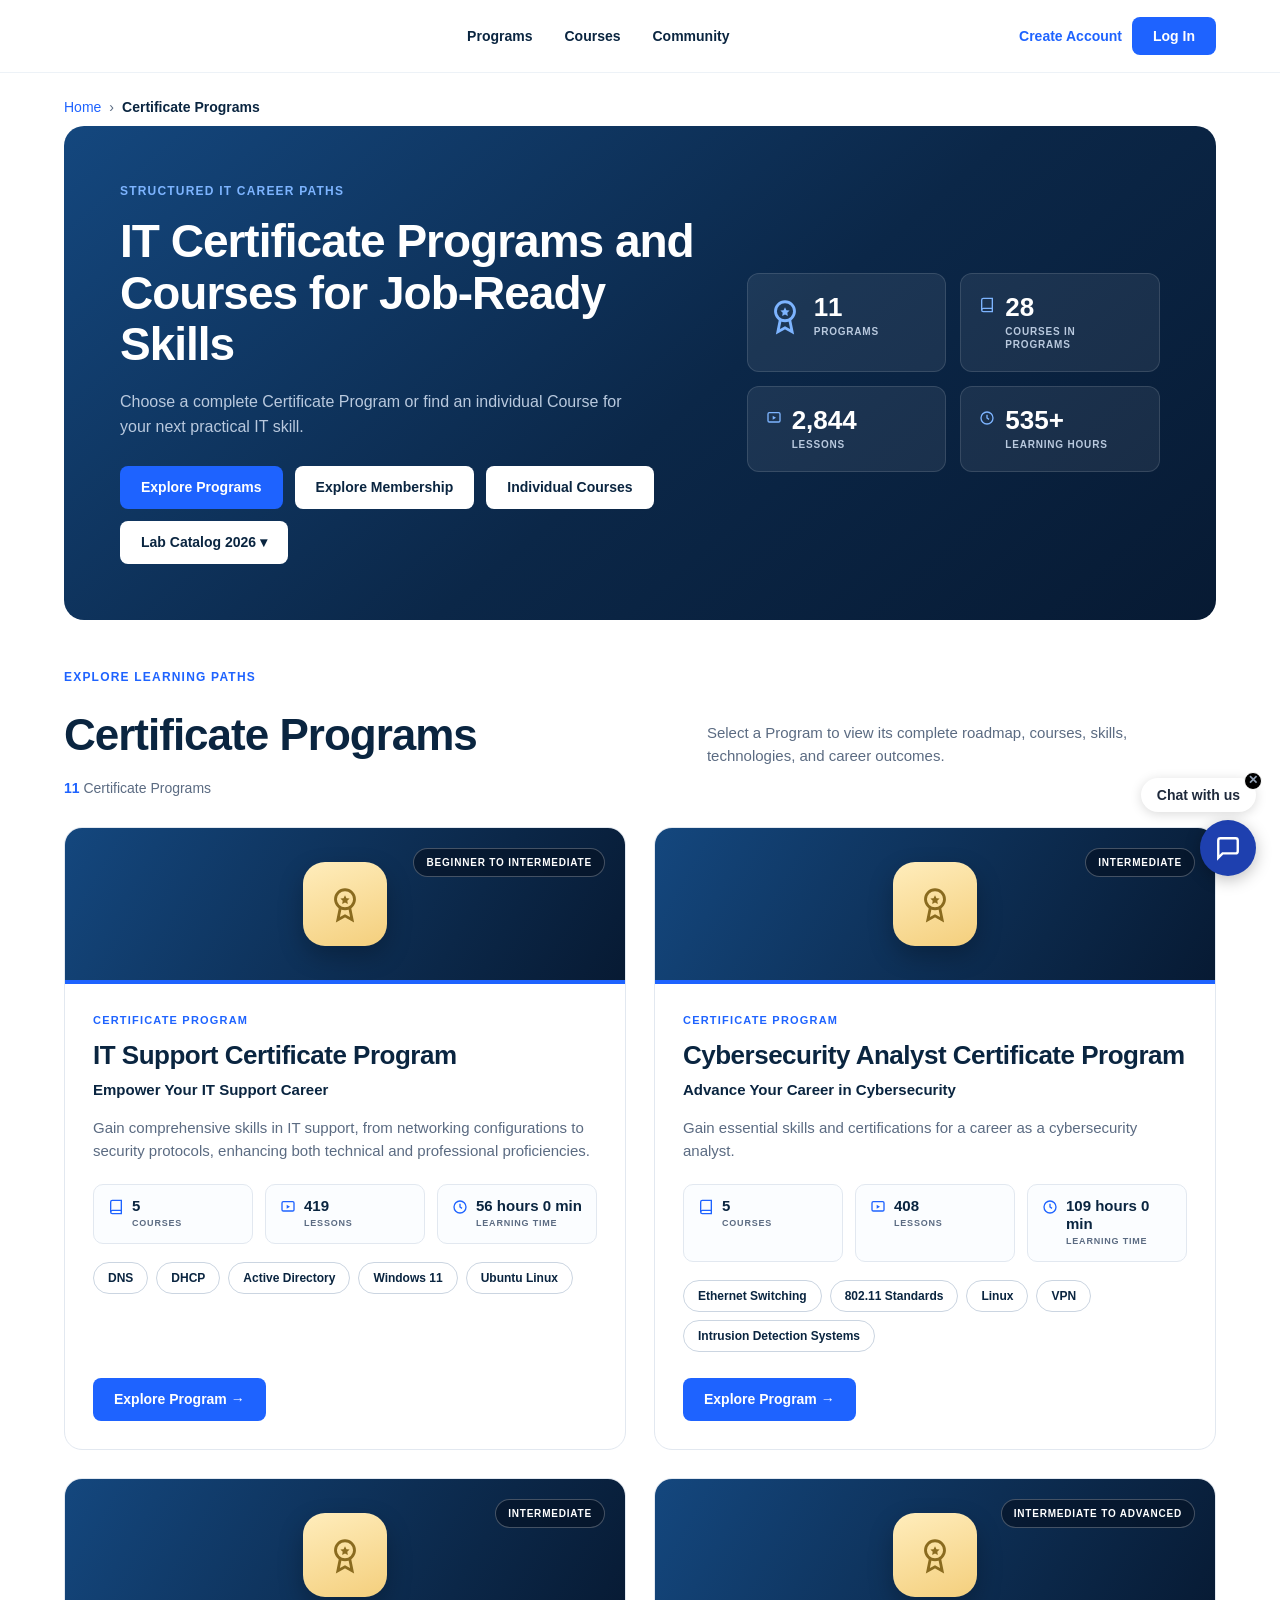
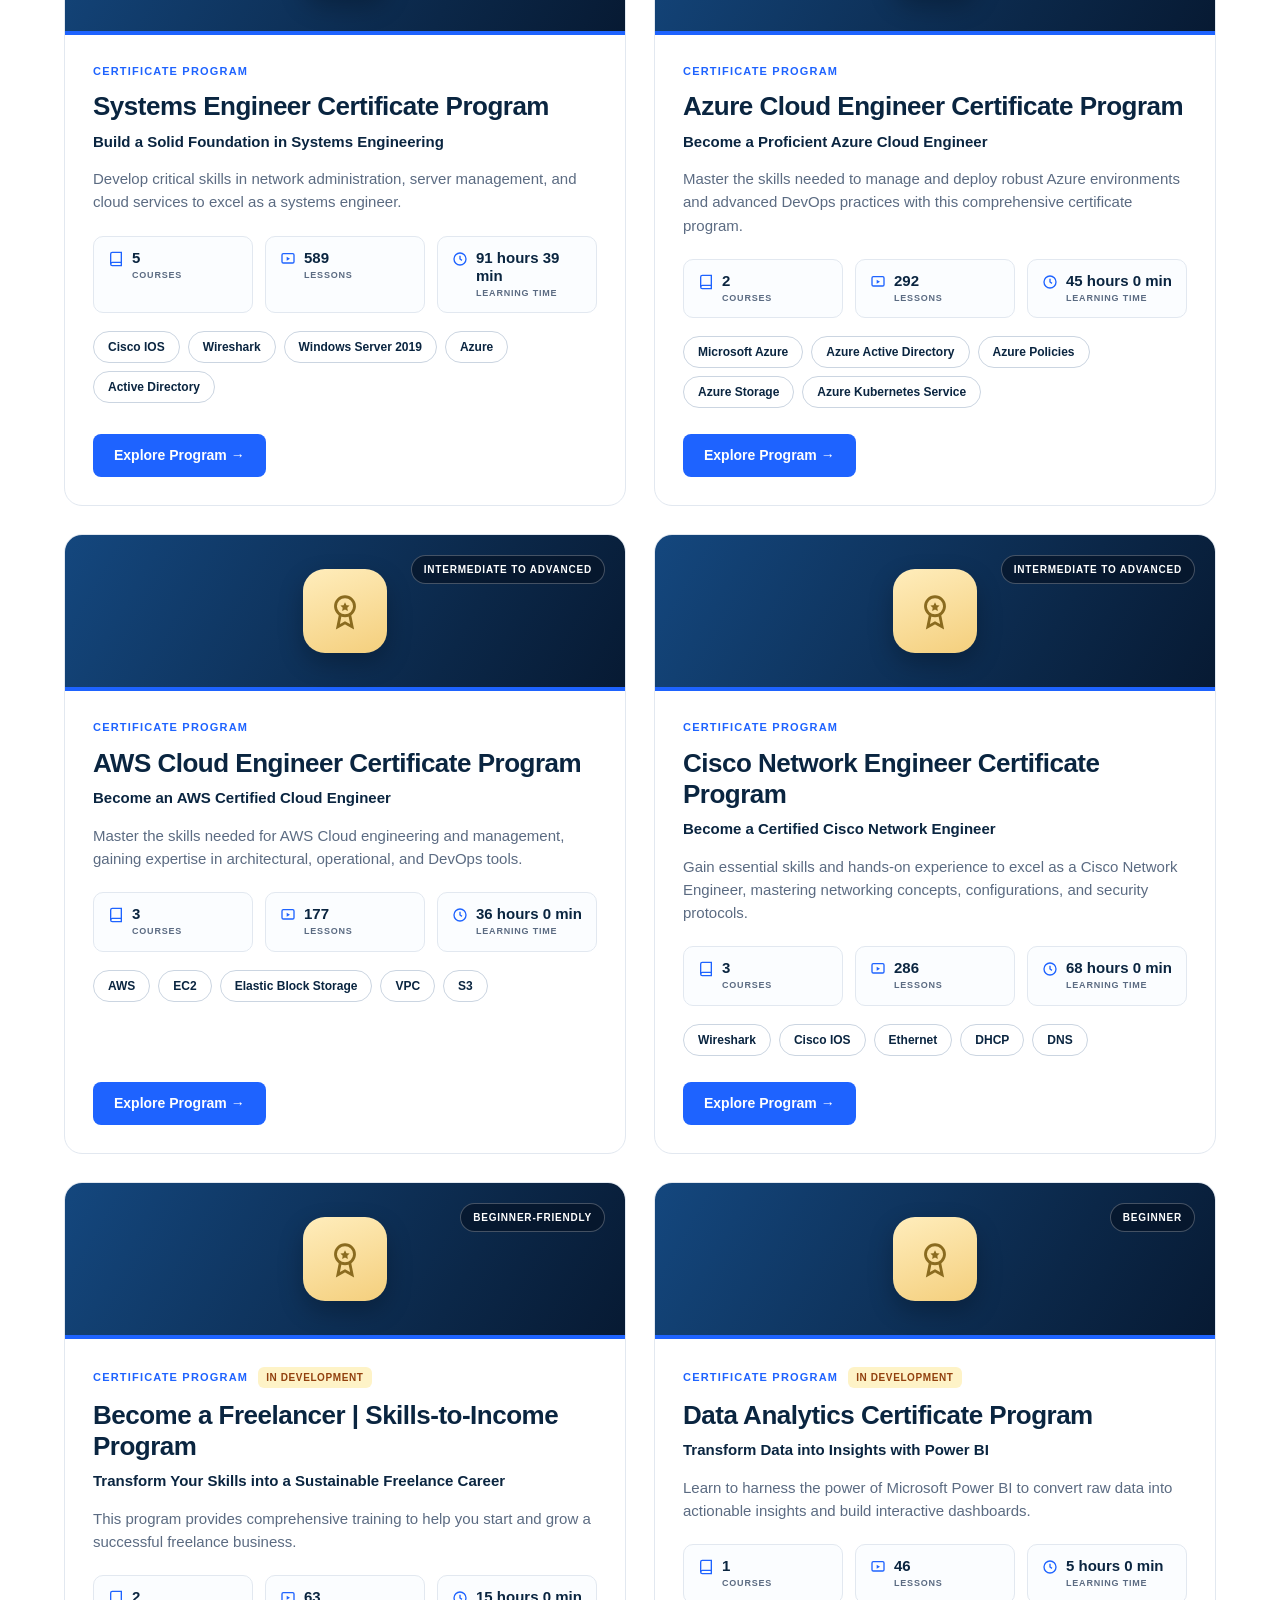
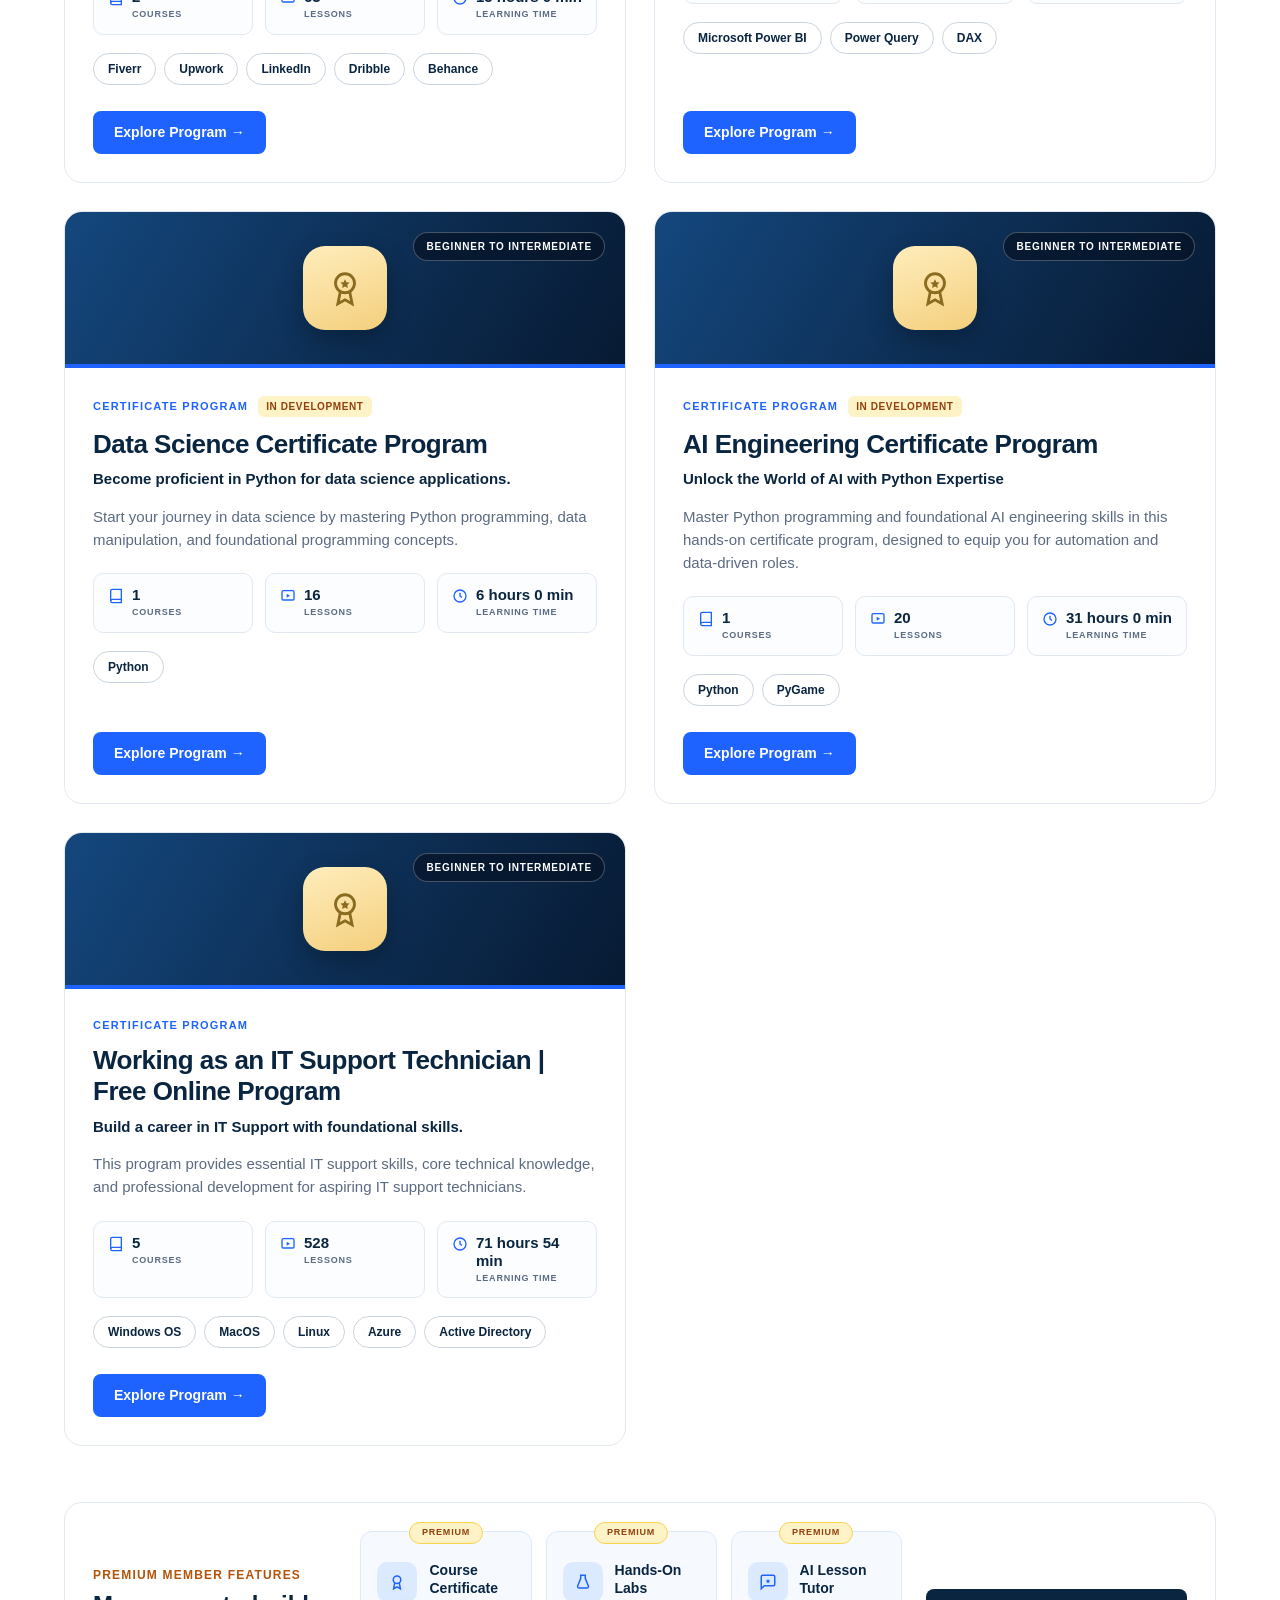
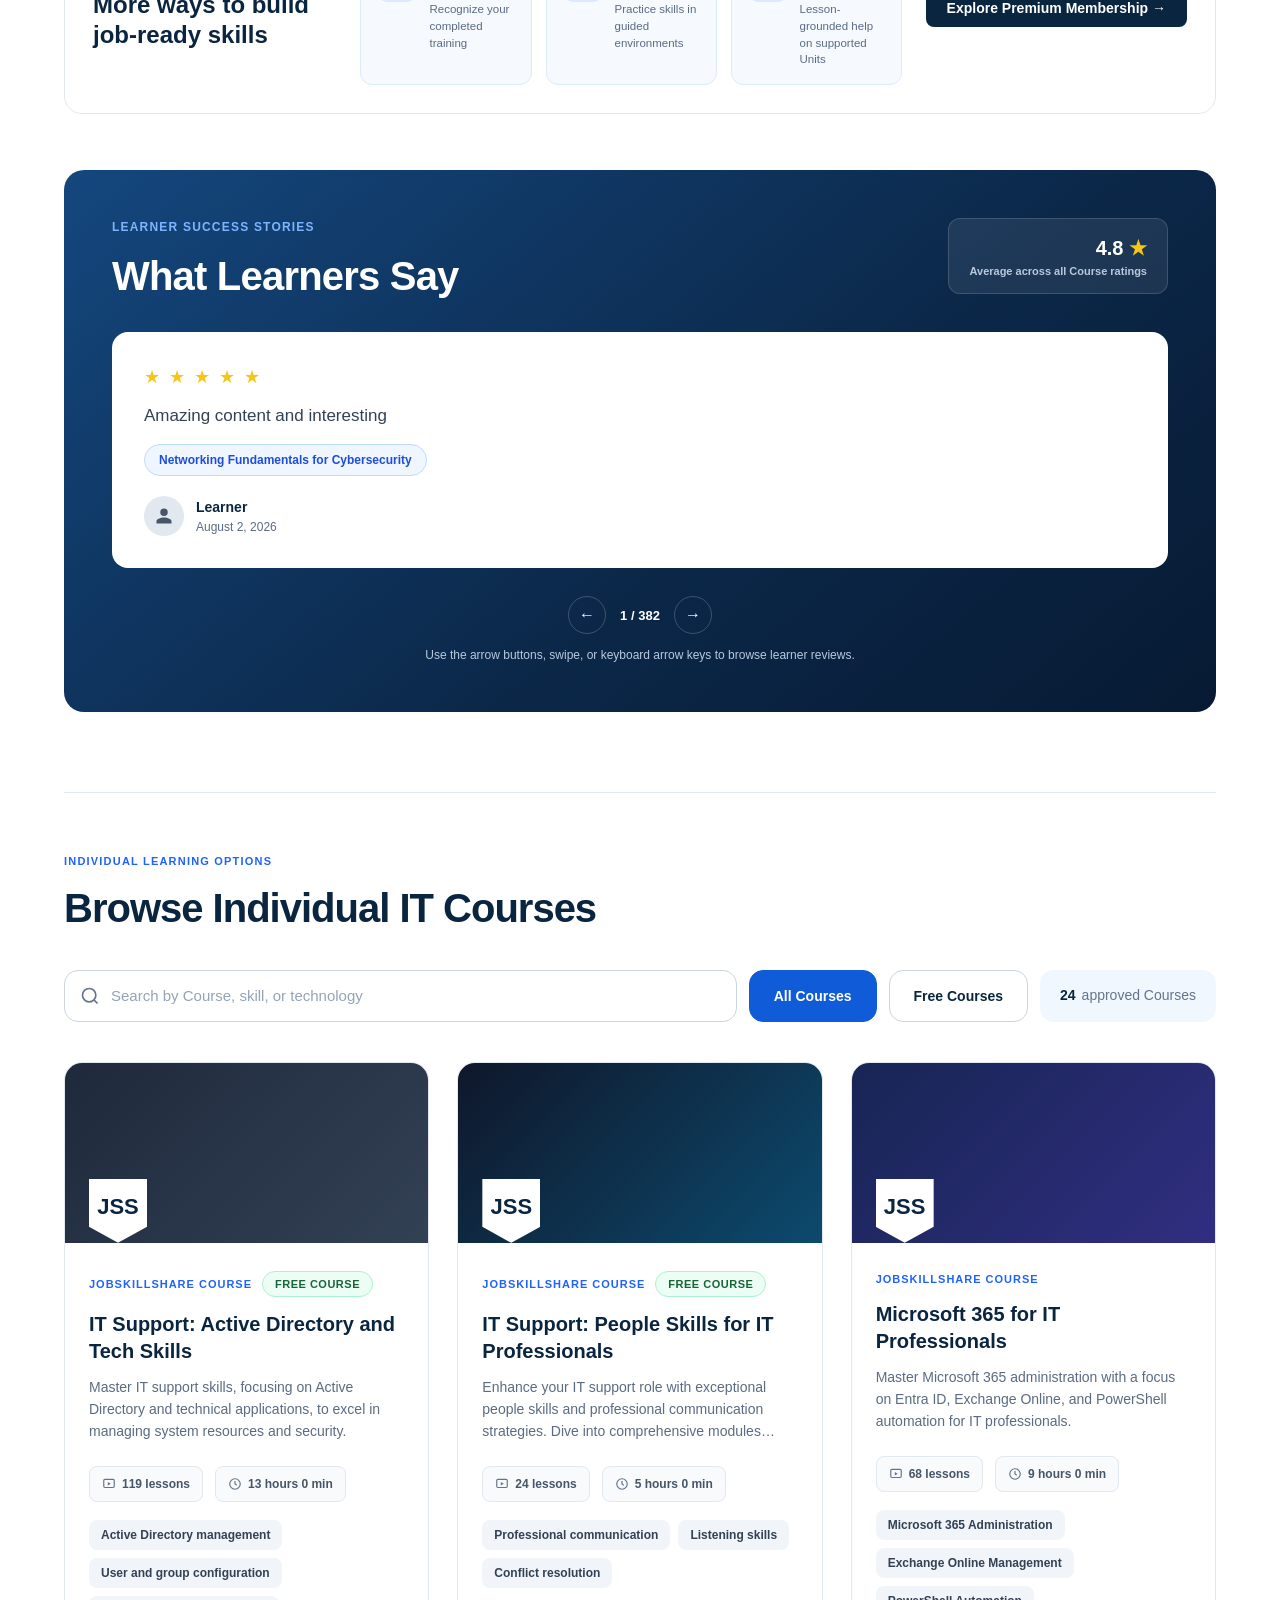
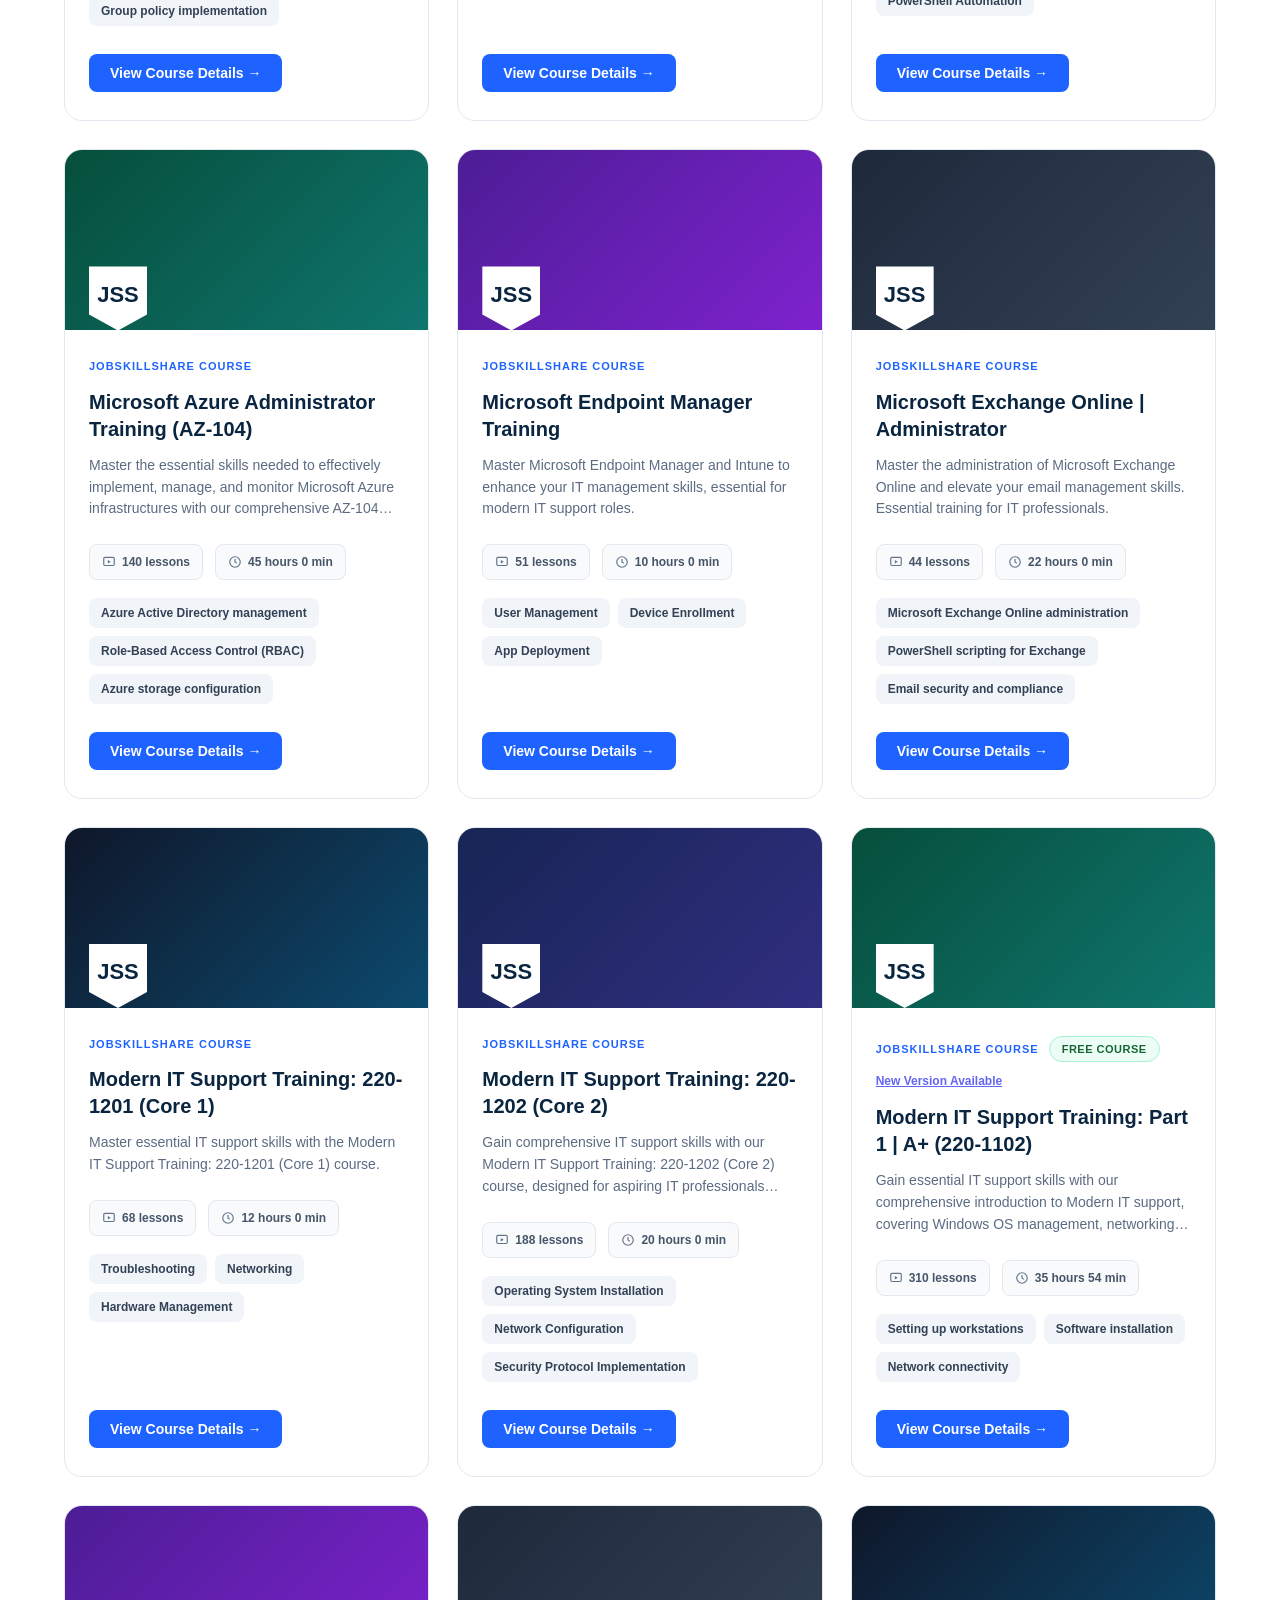
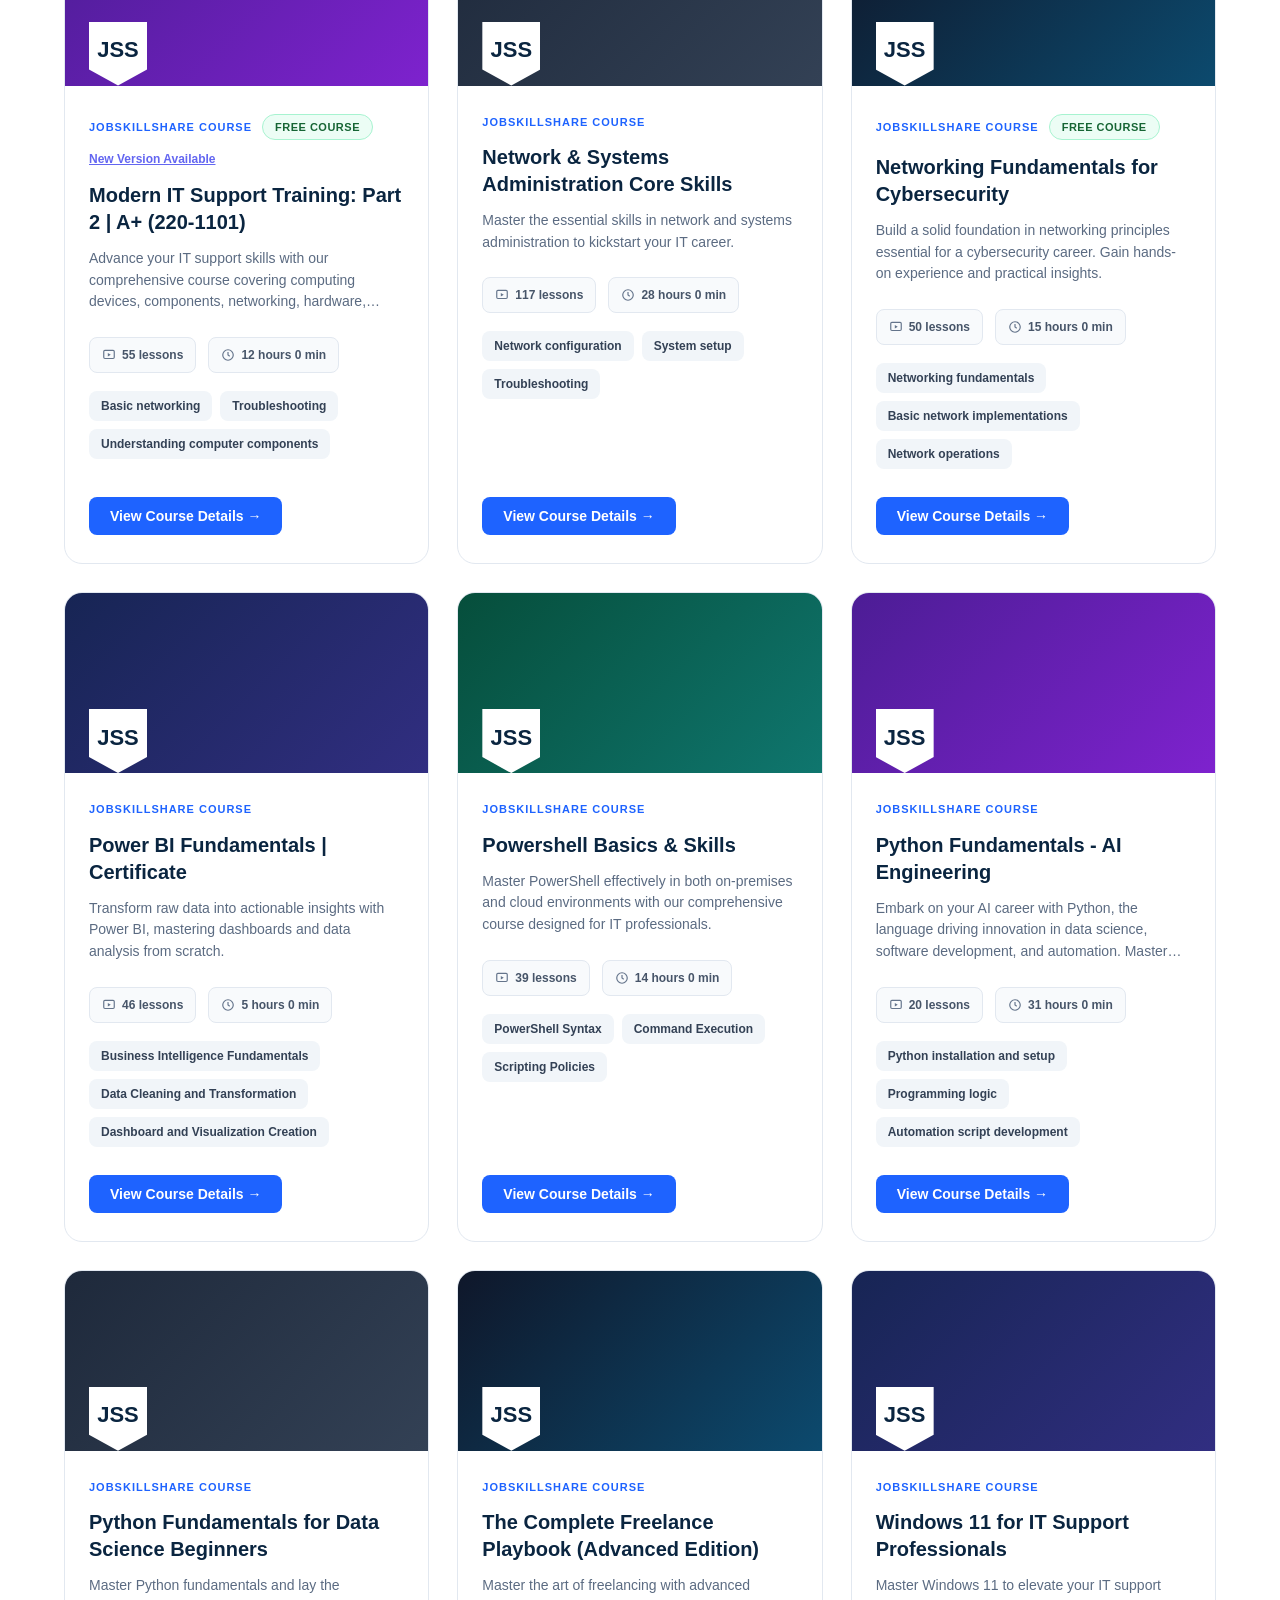
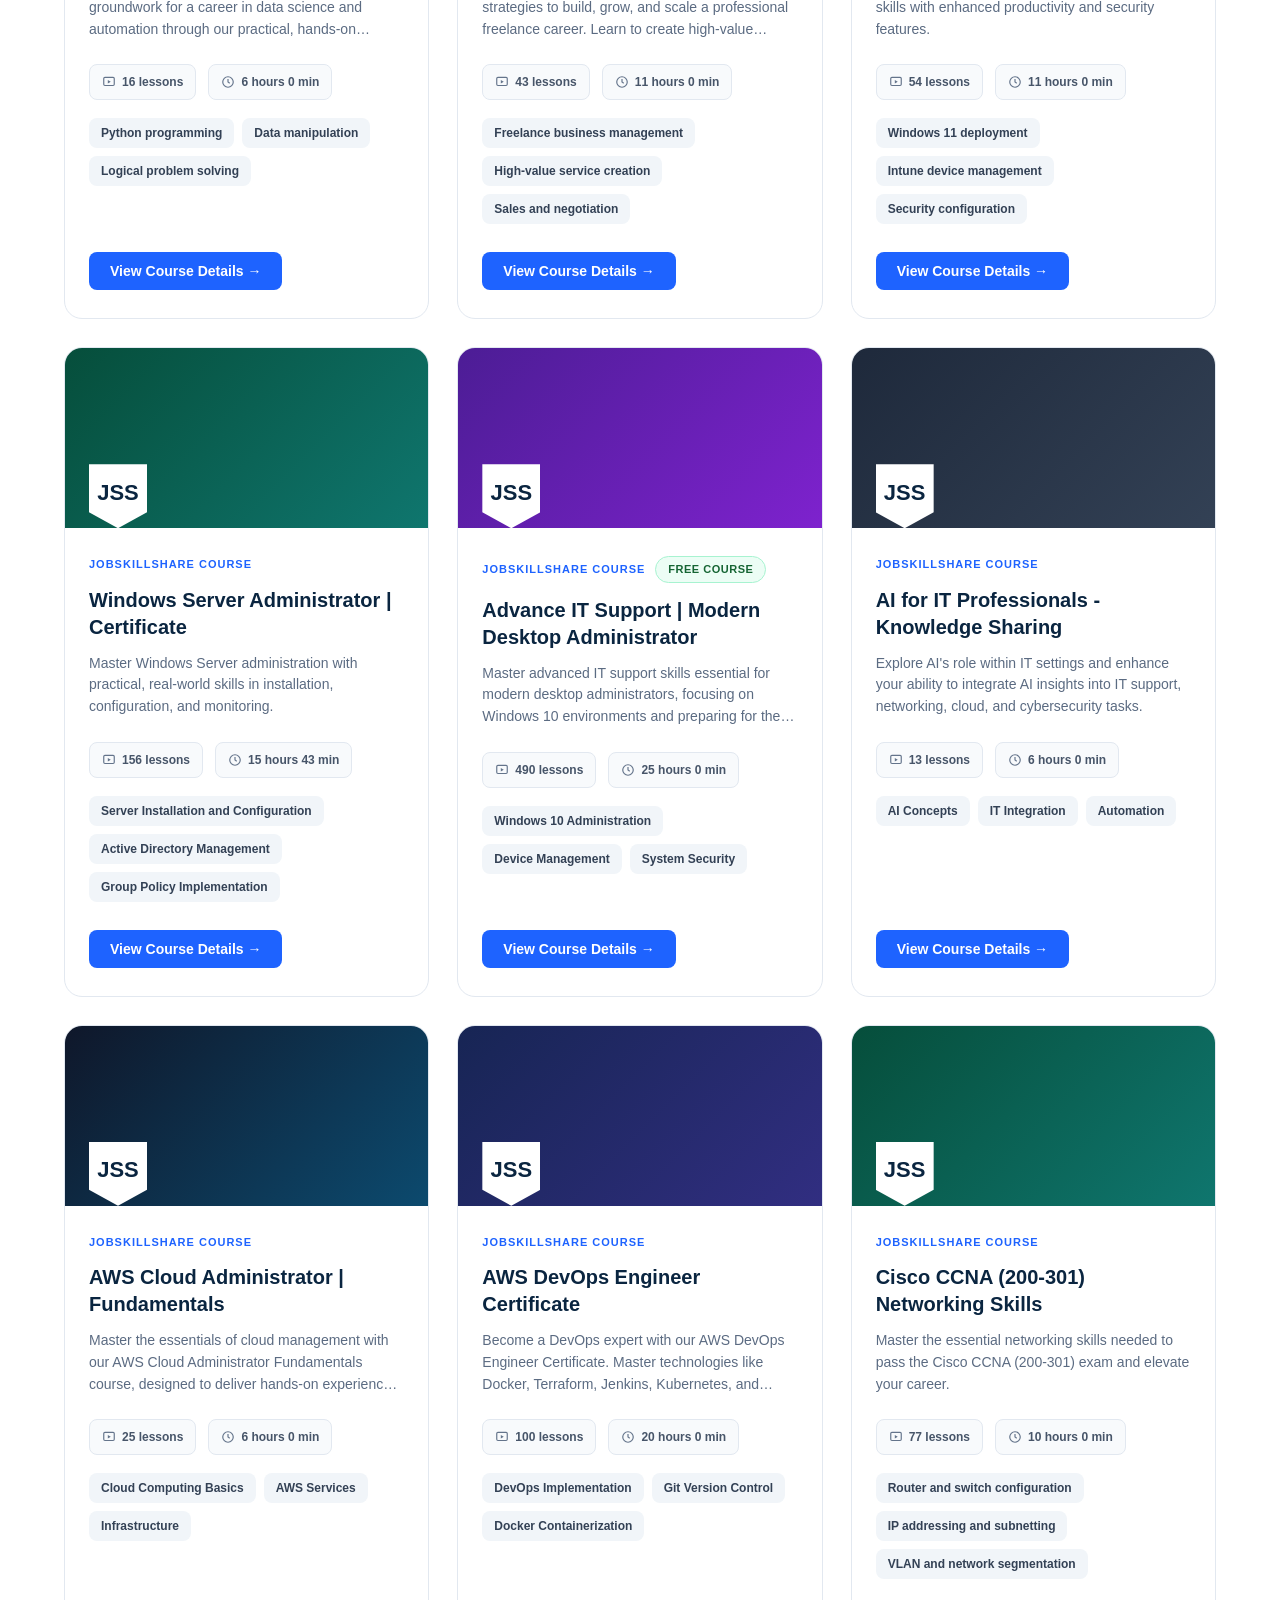
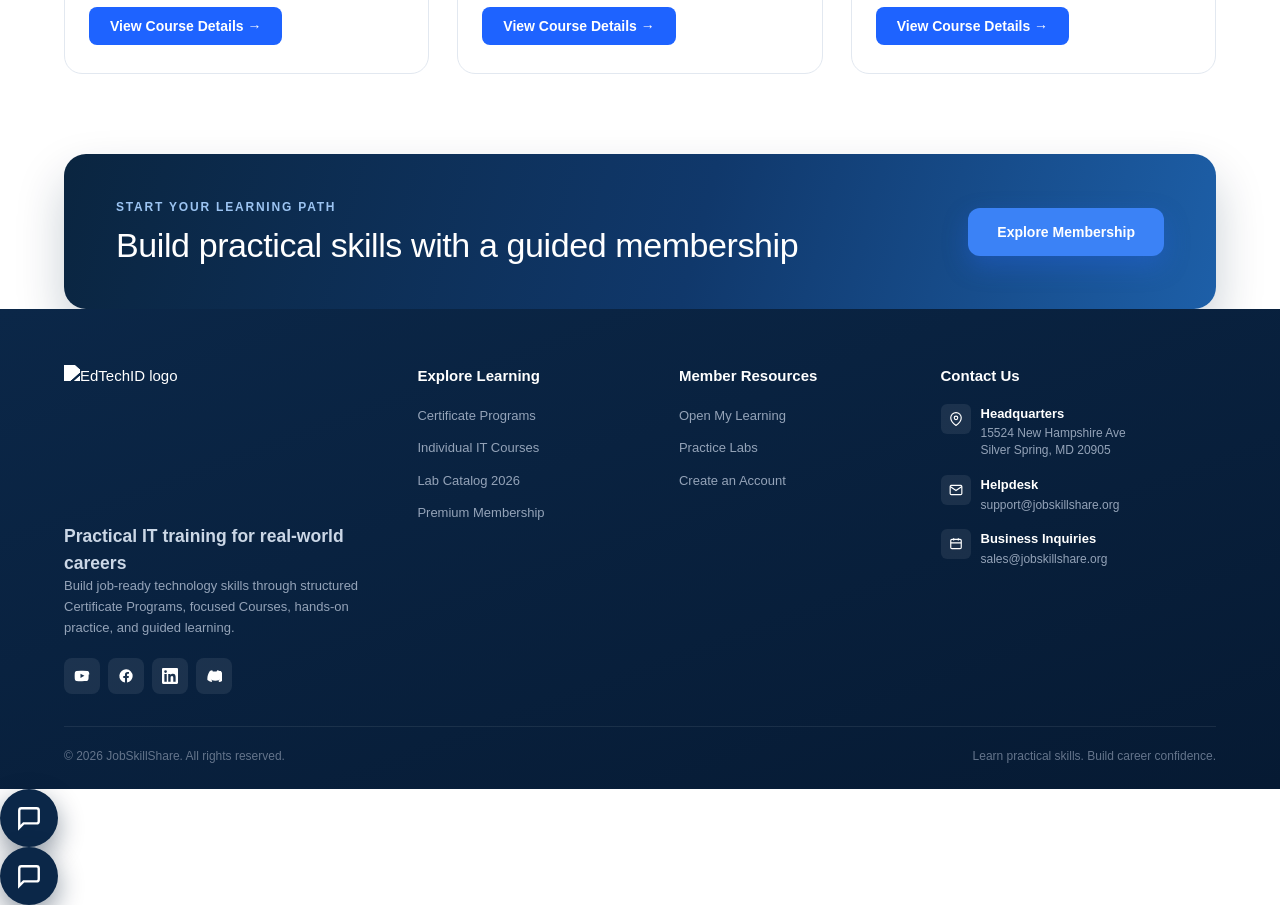
==== commit 4745de8b: "feat: add Additional Details to registration step 2" ====
--- a/programs.html
+++ b/programs.html
@@ -9,6 +9,12 @@
   <link rel="stylesheet" href="style.css"></head>
   <body>
     <div id="root"><header class="site-header"><div class="container header-inner"><a href="index.html" class="logo" aria-label="Tech4D Home"><img alt="EdTechID logo" class="header-logo-img" src="https://www.jobskillshare.org/wp-content/uploads/LOGO.png"></a><nav class="main-nav" aria-label="Primary"><a href="programs.html">Programs</a><a href="#courses">Courses</a><a href="index.html#community">Community</a></nav><div class="header-actions"><button class="nav-link-btn">Create Account</button><button class="btn btn-primary">Log In</button></div></div></header><main><div><div class="container"><div class="pp-breadcrumb"><a href="index.html" class="home-link">Home</a><span>›</span><span class="current">Certificate Programs</span></div><div class="pp-hero"><div><div class="eyebrow">Structured IT Career Paths</div><h1>IT Certificate Programs and Courses for Job-Ready Skills</h1><p>Choose a complete Certificate Program or find an individual Course for your next practical IT skill.</p><div class="pp-hero-buttons"><a href="#pp-list" class="btn btn-primary">Explore Programs</a><button class="btn btn-white">Explore Membership</button><a href="#pp-list" class="btn btn-white">Individual Courses</a><a href="#" class="btn btn-white">Lab Catalog 2026 ▾</a></div></div><div class="pp-hero-stats"><div class="pp-stat-box"><span class="icon"><svg width="38" height="38" viewBox="0 0 24 24" fill="none" stroke="currentColor" stroke-width="1.8"><circle cx="12" cy="9" r="6"></circle><path d="M9 14.5L7.5 22l4.5-2.5L16.5 22 15 14.5"></path><path d="M12 6.5l.9 1.8 2 .3-1.45 1.4.35 2-1.8-.95-1.8.95.35-2L9.1 8.6l2-.3z" fill="currentColor" stroke="none"></path></svg></span><div><div class="num">11</div><div class="lbl">Programs</div></div></div><div class="pp-stat-box"><span class="icon"><svg width="16" height="16" viewBox="0 0 24 24" fill="none" stroke="currentColor" stroke-width="2"><path d="M4 19.5A2.5 2.5 0 0 1 6.5 17H20"></path><path d="M6.5 2H20v20H6.5A2.5 2.5 0 0 1 4 19.5v-15A2.5 2.5 0 0 1 6.5 2z"></path></svg></span><div><div class="num">28</div><div class="lbl">Courses in Programs</div></div></div><div class="pp-stat-box"><span class="icon"><svg width="16" height="16" viewBox="0 0 24 24" fill="none" stroke="currentColor" stroke-width="2"><rect x="3" y="4" width="18" height="14" rx="2"></rect><path d="M10 8.5l5 3-5 3z" fill="currentColor" stroke="none"></path></svg></span><div><div class="num">2,844</div><div class="lbl">Lessons</div></div></div><div class="pp-stat-box"><span class="icon"><svg width="16" height="16" viewBox="0 0 24 24" fill="none" stroke="currentColor" stroke-width="2"><circle cx="12" cy="12" r="9"></circle><path d="M12 7v5l3 2"></path></svg></span><div><div class="num">535+</div><div class="lbl">Learning Hours</div></div></div></div></div><div class="pp-section-head" id="pp-list"><div><div class="eyebrow">Explore Learning Paths</div><h2>Certificate Programs</h2></div><p>Select a Program to view its complete roadmap, courses, skills, technologies, and career outcomes.</p></div><div class="pp-count"><strong>11</strong> Certificate Programs</div><div class="pp-grid"><div class="pp-card"><div class="pp-card-banner"><div class="pp-medal"><svg width="38" height="38" viewBox="0 0 24 24" fill="none" stroke="currentColor" stroke-width="1.8"><circle cx="12" cy="9" r="6"></circle><path d="M9 14.5L7.5 22l4.5-2.5L16.5 22 15 14.5"></path><path d="M12 6.5l.9 1.8 2 .3-1.45 1.4.35 2-1.8-.95-1.8.95.35-2L9.1 8.6l2-.3z" fill="currentColor" stroke="none"></path></svg></div><span class="pp-level-badge">Beginner to Intermediate</span></div><div class="pp-card-body"><div class="pp-card-eyebrow"><span class="ce">Certificate Program</span></div><h3>IT Support Certificate Program</h3><div class="pp-card-sub">Empower Your IT Support Career</div><p class="pp-card-desc">Gain comprehensive skills in IT support, from networking configurations to security protocols, enhancing both technical and professional proficiencies.</p><div class="pp-stat-row"><div class="pp-mini-stat"><span class="icon"><svg width="16" height="16" viewBox="0 0 24 24" fill="none" stroke="currentColor" stroke-width="2"><path d="M4 19.5A2.5 2.5 0 0 1 6.5 17H20"></path><path d="M6.5 2H20v20H6.5A2.5 2.5 0 0 1 4 19.5v-15A2.5 2.5 0 0 1 6.5 2z"></path></svg></span><div><div class="v">5</div><div class="l">Courses</div></div></div><div class="pp-mini-stat"><span class="icon"><svg width="16" height="16" viewBox="0 0 24 24" fill="none" stroke="currentColor" stroke-width="2"><rect x="3" y="4" width="18" height="14" rx="2"></rect><path d="M10 8.5l5 3-5 3z" fill="currentColor" stroke="none"></path></svg></span><div><div class="v">419</div><div class="l">Lessons</div></div></div><div class="pp-mini-stat"><span class="icon"><svg width="16" height="16" viewBox="0 0 24 24" fill="none" stroke="currentColor" stroke-width="2"><circle cx="12" cy="12" r="9"></circle><path d="M12 7v5l3 2"></path></svg></span><div><div class="v">56 hours 0 min</div><div class="l">Learning Time</div></div></div></div><div class="pp-chips"><span class="pp-chip">DNS</span><span class="pp-chip">DHCP</span><span class="pp-chip">Active Directory</span><span class="pp-chip">Windows 11</span><span class="pp-chip">Ubuntu Linux</span></div><a href="#" class="btn btn-primary">Explore Program →</a></div></div><div class="pp-card"><div class="pp-card-banner"><div class="pp-medal"><svg width="38" height="38" viewBox="0 0 24 24" fill="none" stroke="currentColor" stroke-width="1.8"><circle cx="12" cy="9" r="6"></circle><path d="M9 14.5L7.5 22l4.5-2.5L16.5 22 15 14.5"></path><path d="M12 6.5l.9 1.8 2 .3-1.45 1.4.35 2-1.8-.95-1.8.95.35-2L9.1 8.6l2-.3z" fill="currentColor" stroke="none"></path></svg></div><span class="pp-level-badge">Intermediate</span></div><div class="pp-card-body"><div class="pp-card-eyebrow"><span class="ce">Certificate Program</span></div><h3>Cybersecurity Analyst Certificate Program</h3><div class="pp-card-sub">Advance Your Career in Cybersecurity</div><p class="pp-card-desc">Gain essential skills and certifications for a career as a cybersecurity analyst.</p><div class="pp-stat-row"><div class="pp-mini-stat"><span class="icon"><svg width="16" height="16" viewBox="0 0 24 24" fill="none" stroke="currentColor" stroke-width="2"><path d="M4 19.5A2.5 2.5 0 0 1 6.5 17H20"></path><path d="M6.5 2H20v20H6.5A2.5 2.5 0 0 1 4 19.5v-15A2.5 2.5 0 0 1 6.5 2z"></path></svg></span><div><div class="v">5</div><div class="l">Courses</div></div></div><div class="pp-mini-stat"><span class="icon"><svg width="16" height="16" viewBox="0 0 24 24" fill="none" stroke="currentColor" stroke-width="2"><rect x="3" y="4" width="18" height="14" rx="2"></rect><path d="M10 8.5l5 3-5 3z" fill="currentColor" stroke="none"></path></svg></span><div><div class="v">408</div><div class="l">Lessons</div></div></div><div class="pp-mini-stat"><span class="icon"><svg width="16" height="16" viewBox="0 0 24 24" fill="none" stroke="currentColor" stroke-width="2"><circle cx="12" cy="12" r="9"></circle><path d="M12 7v5l3 2"></path></svg></span><div><div class="v">109 hours 0 min</div><div class="l">Learning Time</div></div></div></div><div class="pp-chips"><span class="pp-chip">Ethernet Switching</span><span class="pp-chip">802.11 Standards</span><span class="pp-chip">Linux</span><span class="pp-chip">VPN</span><span class="pp-chip">Intrusion Detection Systems</span></div><a href="#" class="btn btn-primary">Explore Program →</a></div></div><div class="pp-card"><div class="pp-card-banner"><div class="pp-medal"><svg width="38" height="38" viewBox="0 0 24 24" fill="none" stroke="currentColor" stroke-width="1.8"><circle cx="12" cy="9" r="6"></circle><path d="M9 14.5L7.5 22l4.5-2.5L16.5 22 15 14.5"></path><path d="M12 6.5l.9 1.8 2 .3-1.45 1.4.35 2-1.8-.95-1.8.95.35-2L9.1 8.6l2-.3z" fill="currentColor" stroke="none"></path></svg></div><span class="pp-level-badge">Intermediate</span></div><div class="pp-card-body"><div class="pp-card-eyebrow"><span class="ce">Certificate Program</span></div><h3>Systems Engineer Certificate Program</h3><div class="pp-card-sub">Build a Solid Foundation in Systems Engineering</div><p class="pp-card-desc">Develop critical skills in network administration, server management, and cloud services to excel as a systems engineer.</p><div class="pp-stat-row"><div class="pp-mini-stat"><span class="icon"><svg width="16" height="16" viewBox="0 0 24 24" fill="none" stroke="currentColor" stroke-width="2"><path d="M4 19.5A2.5 2.5 0 0 1 6.5 17H20"></path><path d="M6.5 2H20v20H6.5A2.5 2.5 0 0 1 4 19.5v-15A2.5 2.5 0 0 1 6.5 2z"></path></svg></span><div><div class="v">5</div><div class="l">Courses</div></div></div><div class="pp-mini-stat"><span class="icon"><svg width="16" height="16" viewBox="0 0 24 24" fill="none" stroke="currentColor" stroke-width="2"><rect x="3" y="4" width="18" height="14" rx="2"></rect><path d="M10 8.5l5 3-5 3z" fill="currentColor" stroke="none"></path></svg></span><div><div class="v">589</div><div class="l">Lessons</div></div></div><div class="pp-mini-stat"><span class="icon"><svg width="16" height="16" viewBox="0 0 24 24" fill="none" stroke="currentColor" stroke-width="2"><circle cx="12" cy="12" r="9"></circle><path d="M12 7v5l3 2"></path></svg></span><div><div class="v">91 hours 39 min</div><div class="l">Learning Time</div></div></div></div><div class="pp-chips"><span class="pp-chip">Cisco IOS</span><span class="pp-chip">Wireshark</span><span class="pp-chip">Windows Server 2019</span><span class="pp-chip">Azure</span><span class="pp-chip">Active Directory</span></div><a href="#" class="btn btn-primary">Explore Program →</a></div></div><div class="pp-card"><div class="pp-card-banner"><div class="pp-medal"><svg width="38" height="38" viewBox="0 0 24 24" fill="none" stroke="currentColor" stroke-width="1.8"><circle cx="12" cy="9" r="6"></circle><path d="M9 14.5L7.5 22l4.5-2.5L16.5 22 15 14.5"></path><path d="M12 6.5l.9 1.8 2 .3-1.45 1.4.35 2-1.8-.95-1.8.95.35-2L9.1 8.6l2-.3z" fill="currentColor" stroke="none"></path></svg></div><span class="pp-level-badge">Intermediate to Advanced</span></div><div class="pp-card-body"><div class="pp-card-eyebrow"><span class="ce">Certificate Program</span></div><h3>Azure Cloud Engineer Certificate Program</h3><div class="pp-card-sub">Become a Proficient Azure Cloud Engineer</div><p class="pp-card-desc">Master the skills needed to manage and deploy robust Azure environments and advanced DevOps practices with this comprehensive certificate program.</p><div class="pp-stat-row"><div class="pp-mini-stat"><span class="icon"><svg width="16" height="16" viewBox="0 0 24 24" fill="none" stroke="currentColor" stroke-width="2"><path d="M4 19.5A2.5 2.5 0 0 1 6.5 17H20"></path><path d="M6.5 2H20v20H6.5A2.5 2.5 0 0 1 4 19.5v-15A2.5 2.5 0 0 1 6.5 2z"></path></svg></span><div><div class="v">2</div><div class="l">Courses</div></div></div><div class="pp-mini-stat"><span class="icon"><svg width="16" height="16" viewBox="0 0 24 24" fill="none" stroke="currentColor" stroke-width="2"><rect x="3" y="4" width="18" height="14" rx="2"></rect><path d="M10 8.5l5 3-5 3z" fill="currentColor" stroke="none"></path></svg></span><div><div class="v">292</div><div class="l">Lessons</div></div></div><div class="pp-mini-stat"><span class="icon"><svg width="16" height="16" viewBox="0 0 24 24" fill="none" stroke="currentColor" stroke-width="2"><circle cx="12" cy="12" r="9"></circle><path d="M12 7v5l3 2"></path></svg></span><div><div class="v">45 hours 0 min</div><div class="l">Learning Time</div></div></div></div><div class="pp-chips"><span class="pp-chip">Microsoft Azure</span><span class="pp-chip">Azure Active Directory</span><span class="pp-chip">Azure Policies</span><span class="pp-chip">Azure Storage</span><span class="pp-chip">Azure Kubernetes Service</span></div><a href="#" class="btn btn-primary">Explore Program →</a></div></div><div class="pp-card"><div class="pp-card-banner"><div class="pp-medal"><svg width="38" height="38" viewBox="0 0 24 24" fill="none" stroke="currentColor" stroke-width="1.8"><circle cx="12" cy="9" r="6"></circle><path d="M9 14.5L7.5 22l4.5-2.5L16.5 22 15 14.5"></path><path d="M12 6.5l.9 1.8 2 .3-1.45 1.4.35 2-1.8-.95-1.8.95.35-2L9.1 8.6l2-.3z" fill="currentColor" stroke="none"></path></svg></div><span class="pp-level-badge">Intermediate to Advanced</span></div><div class="pp-card-body"><div class="pp-card-eyebrow"><span class="ce">Certificate Program</span></div><h3>AWS Cloud Engineer Certificate Program</h3><div class="pp-card-sub">Become an AWS Certified Cloud Engineer</div><p class="pp-card-desc">Master the skills needed for AWS Cloud engineering and management, gaining expertise in architectural, operational, and DevOps tools.</p><div class="pp-stat-row"><div class="pp-mini-stat"><span class="icon"><svg width="16" height="16" viewBox="0 0 24 24" fill="none" stroke="currentColor" stroke-width="2"><path d="M4 19.5A2.5 2.5 0 0 1 6.5 17H20"></path><path d="M6.5 2H20v20H6.5A2.5 2.5 0 0 1 4 19.5v-15A2.5 2.5 0 0 1 6.5 2z"></path></svg></span><div><div class="v">3</div><div class="l">Courses</div></div></div><div class="pp-mini-stat"><span class="icon"><svg width="16" height="16" viewBox="0 0 24 24" fill="none" stroke="currentColor" stroke-width="2"><rect x="3" y="4" width="18" height="14" rx="2"></rect><path d="M10 8.5l5 3-5 3z" fill="currentColor" stroke="none"></path></svg></span><div><div class="v">177</div><div class="l">Lessons</div></div></div><div class="pp-mini-stat"><span class="icon"><svg width="16" height="16" viewBox="0 0 24 24" fill="none" stroke="currentColor" stroke-width="2"><circle cx="12" cy="12" r="9"></circle><path d="M12 7v5l3 2"></path></svg></span><div><div class="v">36 hours 0 min</div><div class="l">Learning Time</div></div></div></div><div class="pp-chips"><span class="pp-chip">AWS</span><span class="pp-chip">EC2</span><span class="pp-chip">Elastic Block Storage</span><span class="pp-chip">VPC</span><span class="pp-chip">S3</span></div><a href="#" class="btn btn-primary">Explore Program →</a></div></div><div class="pp-card"><div class="pp-card-banner"><div class="pp-medal"><svg width="38" height="38" viewBox="0 0 24 24" fill="none" stroke="currentColor" stroke-width="1.8"><circle cx="12" cy="9" r="6"></circle><path d="M9 14.5L7.5 22l4.5-2.5L16.5 22 15 14.5"></path><path d="M12 6.5l.9 1.8 2 .3-1.45 1.4.35 2-1.8-.95-1.8.95.35-2L9.1 8.6l2-.3z" fill="currentColor" stroke="none"></path></svg></div><span class="pp-level-badge">Intermediate to Advanced</span></div><div class="pp-card-body"><div class="pp-card-eyebrow"><span class="ce">Certificate Program</span></div><h3>Cisco Network Engineer Certificate Program</h3><div class="pp-card-sub">Become a Certified Cisco Network Engineer</div><p class="pp-card-desc">Gain essential skills and hands-on experience to excel as a Cisco Network Engineer, mastering networking concepts, configurations, and security protocols.</p><div class="pp-stat-row"><div class="pp-mini-stat"><span class="icon"><svg width="16" height="16" viewBox="0 0 24 24" fill="none" stroke="currentColor" stroke-width="2"><path d="M4 19.5A2.5 2.5 0 0 1 6.5 17H20"></path><path d="M6.5 2H20v20H6.5A2.5 2.5 0 0 1 4 19.5v-15A2.5 2.5 0 0 1 6.5 2z"></path></svg></span><div><div class="v">3</div><div class="l">Courses</div></div></div><div class="pp-mini-stat"><span class="icon"><svg width="16" height="16" viewBox="0 0 24 24" fill="none" stroke="currentColor" stroke-width="2"><rect x="3" y="4" width="18" height="14" rx="2"></rect><path d="M10 8.5l5 3-5 3z" fill="currentColor" stroke="none"></path></svg></span><div><div class="v">286</div><div class="l">Lessons</div></div></div><div class="pp-mini-stat"><span class="icon"><svg width="16" height="16" viewBox="0 0 24 24" fill="none" stroke="currentColor" stroke-width="2"><circle cx="12" cy="12" r="9"></circle><path d="M12 7v5l3 2"></path></svg></span><div><div class="v">68 hours 0 min</div><div class="l">Learning Time</div></div></div></div><div class="pp-chips"><span class="pp-chip">Wireshark</span><span class="pp-chip">Cisco IOS</span><span class="pp-chip">Ethernet</span><span class="pp-chip">DHCP</span><span class="pp-chip">DNS</span></div><a href="#" class="btn btn-primary">Explore Program →</a></div></div><div class="pp-card"><div class="pp-card-banner"><div class="pp-medal"><svg width="38" height="38" viewBox="0 0 24 24" fill="none" stroke="currentColor" stroke-width="1.8"><circle cx="12" cy="9" r="6"></circle><path d="M9 14.5L7.5 22l4.5-2.5L16.5 22 15 14.5"></path><path d="M12 6.5l.9 1.8 2 .3-1.45 1.4.35 2-1.8-.95-1.8.95.35-2L9.1 8.6l2-.3z" fill="currentColor" stroke="none"></path></svg></div><span class="pp-level-badge">Beginner-friendly</span></div><div class="pp-card-body"><div class="pp-card-eyebrow"><span class="ce">Certificate Program</span><span class="pp-dev-badge">In Development</span></div><h3>Become a Freelancer | Skills-to-Income Program</h3><div class="pp-card-sub">Transform Your Skills into a Sustainable Freelance Career</div><p class="pp-card-desc">This program provides comprehensive training to help you start and grow a successful freelance business.</p><div class="pp-stat-row"><div class="pp-mini-stat"><span class="icon"><svg width="16" height="16" viewBox="0 0 24 24" fill="none" stroke="currentColor" stroke-width="2"><path d="M4 19.5A2.5 2.5 0 0 1 6.5 17H20"></path><path d="M6.5 2H20v20H6.5A2.5 2.5 0 0 1 4 19.5v-15A2.5 2.5 0 0 1 6.5 2z"></path></svg></span><div><div class="v">2</div><div class="l">Courses</div></div></div><div class="pp-mini-stat"><span class="icon"><svg width="16" height="16" viewBox="0 0 24 24" fill="none" stroke="currentColor" stroke-width="2"><rect x="3" y="4" width="18" height="14" rx="2"></rect><path d="M10 8.5l5 3-5 3z" fill="currentColor" stroke="none"></path></svg></span><div><div class="v">63</div><div class="l">Lessons</div></div></div><div class="pp-mini-stat"><span class="icon"><svg width="16" height="16" viewBox="0 0 24 24" fill="none" stroke="currentColor" stroke-width="2"><circle cx="12" cy="12" r="9"></circle><path d="M12 7v5l3 2"></path></svg></span><div><div class="v">15 hours 0 min</div><div class="l">Learning Time</div></div></div></div><div class="pp-chips"><span class="pp-chip">Fiverr</span><span class="pp-chip">Upwork</span><span class="pp-chip">LinkedIn</span><span class="pp-chip">Dribble</span><span class="pp-chip">Behance</span></div><a href="#" class="btn btn-primary">Explore Program →</a></div></div><div class="pp-card"><div class="pp-card-banner"><div class="pp-medal"><svg width="38" height="38" viewBox="0 0 24 24" fill="none" stroke="currentColor" stroke-width="1.8"><circle cx="12" cy="9" r="6"></circle><path d="M9 14.5L7.5 22l4.5-2.5L16.5 22 15 14.5"></path><path d="M12 6.5l.9 1.8 2 .3-1.45 1.4.35 2-1.8-.95-1.8.95.35-2L9.1 8.6l2-.3z" fill="currentColor" stroke="none"></path></svg></div><span class="pp-level-badge">Beginner</span></div><div class="pp-card-body"><div class="pp-card-eyebrow"><span class="ce">Certificate Program</span><span class="pp-dev-badge">In Development</span></div><h3>Data Analytics Certificate Program</h3><div class="pp-card-sub">Transform Data into Insights with Power BI</div><p class="pp-card-desc">Learn to harness the power of Microsoft Power BI to convert raw data into actionable insights and build interactive dashboards.</p><div class="pp-stat-row"><div class="pp-mini-stat"><span class="icon"><svg width="16" height="16" viewBox="0 0 24 24" fill="none" stroke="currentColor" stroke-width="2"><path d="M4 19.5A2.5 2.5 0 0 1 6.5 17H20"></path><path d="M6.5 2H20v20H6.5A2.5 2.5 0 0 1 4 19.5v-15A2.5 2.5 0 0 1 6.5 2z"></path></svg></span><div><div class="v">1</div><div class="l">Courses</div></div></div><div class="pp-mini-stat"><span class="icon"><svg width="16" height="16" viewBox="0 0 24 24" fill="none" stroke="currentColor" stroke-width="2"><rect x="3" y="4" width="18" height="14" rx="2"></rect><path d="M10 8.5l5 3-5 3z" fill="currentColor" stroke="none"></path></svg></span><div><div class="v">46</div><div class="l">Lessons</div></div></div><div class="pp-mini-stat"><span class="icon"><svg width="16" height="16" viewBox="0 0 24 24" fill="none" stroke="currentColor" stroke-width="2"><circle cx="12" cy="12" r="9"></circle><path d="M12 7v5l3 2"></path></svg></span><div><div class="v">5 hours 0 min</div><div class="l">Learning Time</div></div></div></div><div class="pp-chips"><span class="pp-chip">Microsoft Power BI</span><span class="pp-chip">Power Query</span><span class="pp-chip">DAX</span></div><a href="#" class="btn btn-primary">Explore Program →</a></div></div><div class="pp-card"><div class="pp-card-banner"><div class="pp-medal"><svg width="38" height="38" viewBox="0 0 24 24" fill="none" stroke="currentColor" stroke-width="1.8"><circle cx="12" cy="9" r="6"></circle><path d="M9 14.5L7.5 22l4.5-2.5L16.5 22 15 14.5"></path><path d="M12 6.5l.9 1.8 2 .3-1.45 1.4.35 2-1.8-.95-1.8.95.35-2L9.1 8.6l2-.3z" fill="currentColor" stroke="none"></path></svg></div><span class="pp-level-badge">Beginner to Intermediate</span></div><div class="pp-card-body"><div class="pp-card-eyebrow"><span class="ce">Certificate Program</span><span class="pp-dev-badge">In Development</span></div><h3>Data Science Certificate Program</h3><div class="pp-card-sub">Become proficient in Python for data science applications.</div><p class="pp-card-desc">Start your journey in data science by mastering Python programming, data manipulation, and foundational programming concepts.</p><div class="pp-stat-row"><div class="pp-mini-stat"><span class="icon"><svg width="16" height="16" viewBox="0 0 24 24" fill="none" stroke="currentColor" stroke-width="2"><path d="M4 19.5A2.5 2.5 0 0 1 6.5 17H20"></path><path d="M6.5 2H20v20H6.5A2.5 2.5 0 0 1 4 19.5v-15A2.5 2.5 0 0 1 6.5 2z"></path></svg></span><div><div class="v">1</div><div class="l">Courses</div></div></div><div class="pp-mini-stat"><span class="icon"><svg width="16" height="16" viewBox="0 0 24 24" fill="none" stroke="currentColor" stroke-width="2"><rect x="3" y="4" width="18" height="14" rx="2"></rect><path d="M10 8.5l5 3-5 3z" fill="currentColor" stroke="none"></path></svg></span><div><div class="v">16</div><div class="l">Lessons</div></div></div><div class="pp-mini-stat"><span class="icon"><svg width="16" height="16" viewBox="0 0 24 24" fill="none" stroke="currentColor" stroke-width="2"><circle cx="12" cy="12" r="9"></circle><path d="M12 7v5l3 2"></path></svg></span><div><div class="v">6 hours 0 min</div><div class="l">Learning Time</div></div></div></div><div class="pp-chips"><span class="pp-chip">Python</span></div><a href="#" class="btn btn-primary">Explore Program →</a></div></div><div class="pp-card"><div class="pp-card-banner"><div class="pp-medal"><svg width="38" height="38" viewBox="0 0 24 24" fill="none" stroke="currentColor" stroke-width="1.8"><circle cx="12" cy="9" r="6"></circle><path d="M9 14.5L7.5 22l4.5-2.5L16.5 22 15 14.5"></path><path d="M12 6.5l.9 1.8 2 .3-1.45 1.4.35 2-1.8-.95-1.8.95.35-2L9.1 8.6l2-.3z" fill="currentColor" stroke="none"></path></svg></div><span class="pp-level-badge">Beginner to Intermediate</span></div><div class="pp-card-body"><div class="pp-card-eyebrow"><span class="ce">Certificate Program</span><span class="pp-dev-badge">In Development</span></div><h3>AI Engineering Certificate Program</h3><div class="pp-card-sub">Unlock the World of AI with Python Expertise</div><p class="pp-card-desc">Master Python programming and foundational AI engineering skills in this hands-on certificate program, designed to equip you for automation and data-driven roles.</p><div class="pp-stat-row"><div class="pp-mini-stat"><span class="icon"><svg width="16" height="16" viewBox="0 0 24 24" fill="none" stroke="currentColor" stroke-width="2"><path d="M4 19.5A2.5 2.5 0 0 1 6.5 17H20"></path><path d="M6.5 2H20v20H6.5A2.5 2.5 0 0 1 4 19.5v-15A2.5 2.5 0 0 1 6.5 2z"></path></svg></span><div><div class="v">1</div><div class="l">Courses</div></div></div><div class="pp-mini-stat"><span class="icon"><svg width="16" height="16" viewBox="0 0 24 24" fill="none" stroke="currentColor" stroke-width="2"><rect x="3" y="4" width="18" height="14" rx="2"></rect><path d="M10 8.5l5 3-5 3z" fill="currentColor" stroke="none"></path></svg></span><div><div class="v">20</div><div class="l">Lessons</div></div></div><div class="pp-mini-stat"><span class="icon"><svg width="16" height="16" viewBox="0 0 24 24" fill="none" stroke="currentColor" stroke-width="2"><circle cx="12" cy="12" r="9"></circle><path d="M12 7v5l3 2"></path></svg></span><div><div class="v">31 hours 0 min</div><div class="l">Learning Time</div></div></div></div><div class="pp-chips"><span class="pp-chip">Python</span><span class="pp-chip">PyGame</span></div><a href="#" class="btn btn-primary">Explore Program →</a></div></div><div class="pp-card"><div class="pp-card-banner"><div class="pp-medal"><svg width="38" height="38" viewBox="0 0 24 24" fill="none" stroke="currentColor" stroke-width="1.8"><circle cx="12" cy="9" r="6"></circle><path d="M9 14.5L7.5 22l4.5-2.5L16.5 22 15 14.5"></path><path d="M12 6.5l.9 1.8 2 .3-1.45 1.4.35 2-1.8-.95-1.8.95.35-2L9.1 8.6l2-.3z" fill="currentColor" stroke="none"></path></svg></div><span class="pp-level-badge">Beginner to Intermediate</span></div><div class="pp-card-body"><div class="pp-card-eyebrow"><span class="ce">Certificate Program</span></div><h3>Working as an IT Support Technician | Free Online Program</h3><div class="pp-card-sub">Build a career in IT Support with foundational skills.</div><p class="pp-card-desc">This program provides essential IT support skills, core technical knowledge, and professional development for aspiring IT support technicians.</p><div class="pp-stat-row"><div class="pp-mini-stat"><span class="icon"><svg width="16" height="16" viewBox="0 0 24 24" fill="none" stroke="currentColor" stroke-width="2"><path d="M4 19.5A2.5 2.5 0 0 1 6.5 17H20"></path><path d="M6.5 2H20v20H6.5A2.5 2.5 0 0 1 4 19.5v-15A2.5 2.5 0 0 1 6.5 2z"></path></svg></span><div><div class="v">5</div><div class="l">Courses</div></div></div><div class="pp-mini-stat"><span class="icon"><svg width="16" height="16" viewBox="0 0 24 24" fill="none" stroke="currentColor" stroke-width="2"><rect x="3" y="4" width="18" height="14" rx="2"></rect><path d="M10 8.5l5 3-5 3z" fill="currentColor" stroke="none"></path></svg></span><div><div class="v">528</div><div class="l">Lessons</div></div></div><div class="pp-mini-stat"><span class="icon"><svg width="16" height="16" viewBox="0 0 24 24" fill="none" stroke="currentColor" stroke-width="2"><circle cx="12" cy="12" r="9"></circle><path d="M12 7v5l3 2"></path></svg></span><div><div class="v">71 hours 54 min</div><div class="l">Learning Time</div></div></div></div><div class="pp-chips"><span class="pp-chip">Windows OS</span><span class="pp-chip">MacOS</span><span class="pp-chip">Linux</span><span class="pp-chip">Azure</span><span class="pp-chip">Active Directory</span></div><a href="#" class="btn btn-primary">Explore Program →</a></div></div></div><div class="pp-premium-strip"><div><div class="eyebrow">Premium Member Features</div><h3>More ways to build job-ready skills</h3></div><div class="pp-premium-cards"><div class="pp-premium-card"><span class="pbadge">Premium</span><div class="picon"><svg width="18" height="18" viewBox="0 0 24 24" fill="none" stroke="currentColor" stroke-width="2"><circle cx="12" cy="9" r="5"></circle><path d="M9 13l-1.5 8 4.5-2.5L16.5 21 15 13"></path></svg></div><div><h5>Course Certificate</h5><p>Recognize your completed training</p></div></div><div class="pp-premium-card"><span class="pbadge">Premium</span><div class="picon"><svg width="18" height="18" viewBox="0 0 24 24" fill="none" stroke="currentColor" stroke-width="2"><path d="M9 3h6v4l4 10a2 2 0 0 1-2 3H7a2 2 0 0 1-2-3l4-10V3z"></path></svg></div><div><h5>Hands-On Labs</h5><p>Practice skills in guided environments</p></div></div><div class="pp-premium-card"><span class="pbadge">Premium</span><div class="picon"><svg width="18" height="18" viewBox="0 0 24 24" fill="none" stroke="currentColor" stroke-width="2"><path d="M21 15a2 2 0 0 1-2 2H7l-4 4V5a2 2 0 0 1 2-2h14a2 2 0 0 1 2 2z"></path><path d="M12 8l.9 1.8 2 .3-1.45 1.4.35 2L12 12.55l-1.8.95.35-2L9.1 10.1l2-.3z" fill="currentColor" stroke="none"></path></svg></div><div><h5>AI Lesson Tutor</h5><p>Lesson-grounded help on supported Units</p></div></div></div><button class="btn btn-dark">Explore Premium Membership →</button></div><div class="pp-learners"><div class="pp-learners-top"><div><div class="eyebrow">Learner Success Stories</div><h2>What Learners Say</h2></div><div class="pp-rating-box"><div class="r">4.8 <span class="star">★</span></div><div class="t">Average across all Course ratings</div></div></div><div class="pp-review-card"><div class="stars">★ ★ ★ ★ ★</div><div class="txt">Amazing content and interesting</div><span class="pp-review-chip">Networking Fundamentals for Cybersecurity</span><div class="pp-review-author"><span class="av"><svg width="18" height="18" viewBox="0 0 24 24" fill="currentColor"><path d="M12 12a5 5 0 1 0 0-10 5 5 0 0 0 0 10zm0 2c-3.33 0-10 1.67-10 5v3h20v-3c0-3.33-6.67-5-10-5z"></path></svg></span><div><div class="nm">Learner</div><div class="dt">August 2, 2026</div></div></div></div><div class="pagination"><button class="page-btn" aria-label="Previous">←</button><span class="page-count">1 / 382</span><button class="page-btn" aria-label="Next">→</button></div><div class="hint" style="margin-top: 12px;">Use the arrow buttons, swipe, or keyboard arrow keys to browse learner reviews.</div></div><div class="browse-courses" id="courses"><div class="bc-head"><div class="eyebrow">Individual Learning Options</div><h2>Browse Individual IT Courses</h2></div><div class="bc-filters"><div class="bc-search"><svg width="20" height="20" viewBox="0 0 24 24" fill="none" stroke="currentColor" stroke-width="2"><circle cx="11" cy="11" r="8"></circle><path d="M21 21l-4.3-4.3"></path></svg><input placeholder="Search by Course, skill, or technology" type="text" value=""></div><button class="bc-filter-btn active">All Courses</button><button class="bc-filter-btn ">Free Courses</button><div class="bc-count"><strong>24</strong> approved Courses</div></div><div class="bc-grid"><div class="bc-card"><div class="bc-card-img bg-1"><div class="bc-jss-badge">JSS</div></div><div class="bc-card-body"><div class="bc-card-eyebrow"><span class="bc-ce-text">JobSkillShare Course</span><span class="bc-badge-free">Free Course</span></div><h3>IT Support: Active Directory and Tech Skills</h3><p>Master IT support skills, focusing on Active Directory and technical applications, to excel in managing system resources and security.</p><div class="bc-meta"><div class="bc-meta-item"><svg width="14" height="14" viewBox="0 0 24 24" fill="none" stroke="currentColor" stroke-width="2"><rect x="3" y="4" width="18" height="14" rx="2"></rect><path d="M10 8.5l5 3-5 3z" fill="currentColor" stroke="none"></path></svg>119 lessons</div><div class="bc-meta-item"><svg width="14" height="14" viewBox="0 0 24 24" fill="none" stroke="currentColor" stroke-width="2"><circle cx="12" cy="12" r="9"></circle><path d="M12 7v5l3 2"></path></svg>13 hours 0 min</div></div><div class="bc-chips"><span class="bc-chip">Active Directory management</span><span class="bc-chip">User and group configuration</span><span class="bc-chip">Group policy implementation</span></div><button class="btn btn-primary">View Course Details →</button></div></div><div class="bc-card"><div class="bc-card-img bg-2"><div class="bc-jss-badge">JSS</div></div><div class="bc-card-body"><div class="bc-card-eyebrow"><span class="bc-ce-text">JobSkillShare Course</span><span class="bc-badge-free">Free Course</span></div><h3>IT Support: People Skills for IT Professionals</h3><p>Enhance your IT support role with exceptional people skills and professional communication strategies. Dive into comprehensive modules designed to improve customer interactions and workplace efficiency.</p><div class="bc-meta"><div class="bc-meta-item"><svg width="14" height="14" viewBox="0 0 24 24" fill="none" stroke="currentColor" stroke-width="2"><rect x="3" y="4" width="18" height="14" rx="2"></rect><path d="M10 8.5l5 3-5 3z" fill="currentColor" stroke="none"></path></svg>24 lessons</div><div class="bc-meta-item"><svg width="14" height="14" viewBox="0 0 24 24" fill="none" stroke="currentColor" stroke-width="2"><circle cx="12" cy="12" r="9"></circle><path d="M12 7v5l3 2"></path></svg>5 hours 0 min</div></div><div class="bc-chips"><span class="bc-chip">Professional communication</span><span class="bc-chip">Listening skills</span><span class="bc-chip">Conflict resolution</span></div><button class="btn btn-primary">View Course Details →</button></div></div><div class="bc-card"><div class="bc-card-img bg-3"><div class="bc-jss-badge">JSS</div></div><div class="bc-card-body"><div class="bc-card-eyebrow"><span class="bc-ce-text">JobSkillShare Course</span></div><h3>Microsoft 365 for IT Professionals</h3><p>Master Microsoft 365 administration with a focus on Entra ID, Exchange Online, and PowerShell automation for IT professionals.</p><div class="bc-meta"><div class="bc-meta-item"><svg width="14" height="14" viewBox="0 0 24 24" fill="none" stroke="currentColor" stroke-width="2"><rect x="3" y="4" width="18" height="14" rx="2"></rect><path d="M10 8.5l5 3-5 3z" fill="currentColor" stroke="none"></path></svg>68 lessons</div><div class="bc-meta-item"><svg width="14" height="14" viewBox="0 0 24 24" fill="none" stroke="currentColor" stroke-width="2"><circle cx="12" cy="12" r="9"></circle><path d="M12 7v5l3 2"></path></svg>9 hours 0 min</div></div><div class="bc-chips"><span class="bc-chip">Microsoft 365 Administration</span><span class="bc-chip">Exchange Online Management</span><span class="bc-chip">PowerShell Automation</span></div><button class="btn btn-primary">View Course Details →</button></div></div><div class="bc-card"><div class="bc-card-img bg-4"><div class="bc-jss-badge">JSS</div></div><div class="bc-card-body"><div class="bc-card-eyebrow"><span class="bc-ce-text">JobSkillShare Course</span></div><h3>Microsoft Azure Administrator Training (AZ-104)</h3><p>Master the essential skills needed to effectively implement, manage, and monitor Microsoft Azure infrastructures with our comprehensive AZ-104 training course.</p><div class="bc-meta"><div class="bc-meta-item"><svg width="14" height="14" viewBox="0 0 24 24" fill="none" stroke="currentColor" stroke-width="2"><rect x="3" y="4" width="18" height="14" rx="2"></rect><path d="M10 8.5l5 3-5 3z" fill="currentColor" stroke="none"></path></svg>140 lessons</div><div class="bc-meta-item"><svg width="14" height="14" viewBox="0 0 24 24" fill="none" stroke="currentColor" stroke-width="2"><circle cx="12" cy="12" r="9"></circle><path d="M12 7v5l3 2"></path></svg>45 hours 0 min</div></div><div class="bc-chips"><span class="bc-chip">Azure Active Directory management</span><span class="bc-chip">Role-Based Access Control (RBAC)</span><span class="bc-chip">Azure storage configuration</span></div><button class="btn btn-primary">View Course Details →</button></div></div><div class="bc-card"><div class="bc-card-img bg-5"><div class="bc-jss-badge">JSS</div></div><div class="bc-card-body"><div class="bc-card-eyebrow"><span class="bc-ce-text">JobSkillShare Course</span></div><h3>Microsoft Endpoint Manager Training</h3><p>Master Microsoft Endpoint Manager and Intune to enhance your IT management skills, essential for modern IT support roles.</p><div class="bc-meta"><div class="bc-meta-item"><svg width="14" height="14" viewBox="0 0 24 24" fill="none" stroke="currentColor" stroke-width="2"><rect x="3" y="4" width="18" height="14" rx="2"></rect><path d="M10 8.5l5 3-5 3z" fill="currentColor" stroke="none"></path></svg>51 lessons</div><div class="bc-meta-item"><svg width="14" height="14" viewBox="0 0 24 24" fill="none" stroke="currentColor" stroke-width="2"><circle cx="12" cy="12" r="9"></circle><path d="M12 7v5l3 2"></path></svg>10 hours 0 min</div></div><div class="bc-chips"><span class="bc-chip">User Management</span><span class="bc-chip">Device Enrollment</span><span class="bc-chip">App Deployment</span></div><button class="btn btn-primary">View Course Details →</button></div></div><div class="bc-card"><div class="bc-card-img bg-1"><div class="bc-jss-badge">JSS</div></div><div class="bc-card-body"><div class="bc-card-eyebrow"><span class="bc-ce-text">JobSkillShare Course</span></div><h3>Microsoft Exchange Online | Administrator</h3><p>Master the administration of Microsoft Exchange Online and elevate your email management skills. Essential training for IT professionals.</p><div class="bc-meta"><div class="bc-meta-item"><svg width="14" height="14" viewBox="0 0 24 24" fill="none" stroke="currentColor" stroke-width="2"><rect x="3" y="4" width="18" height="14" rx="2"></rect><path d="M10 8.5l5 3-5 3z" fill="currentColor" stroke="none"></path></svg>44 lessons</div><div class="bc-meta-item"><svg width="14" height="14" viewBox="0 0 24 24" fill="none" stroke="currentColor" stroke-width="2"><circle cx="12" cy="12" r="9"></circle><path d="M12 7v5l3 2"></path></svg>22 hours 0 min</div></div><div class="bc-chips"><span class="bc-chip">Microsoft Exchange Online administration</span><span class="bc-chip">PowerShell scripting for Exchange</span><span class="bc-chip">Email security and compliance</span></div><button class="btn btn-primary">View Course Details →</button></div></div><div class="bc-card"><div class="bc-card-img bg-2"><div class="bc-jss-badge">JSS</div></div><div class="bc-card-body"><div class="bc-card-eyebrow"><span class="bc-ce-text">JobSkillShare Course</span></div><h3>Modern IT Support Training: 220-1201 (Core 1)</h3><p>Master essential IT support skills with the Modern IT Support Training: 220-1201 (Core 1) course.</p><div class="bc-meta"><div class="bc-meta-item"><svg width="14" height="14" viewBox="0 0 24 24" fill="none" stroke="currentColor" stroke-width="2"><rect x="3" y="4" width="18" height="14" rx="2"></rect><path d="M10 8.5l5 3-5 3z" fill="currentColor" stroke="none"></path></svg>68 lessons</div><div class="bc-meta-item"><svg width="14" height="14" viewBox="0 0 24 24" fill="none" stroke="currentColor" stroke-width="2"><circle cx="12" cy="12" r="9"></circle><path d="M12 7v5l3 2"></path></svg>12 hours 0 min</div></div><div class="bc-chips"><span class="bc-chip">Troubleshooting</span><span class="bc-chip">Networking</span><span class="bc-chip">Hardware Management</span></div><button class="btn btn-primary">View Course Details →</button></div></div><div class="bc-card"><div class="bc-card-img bg-3"><div class="bc-jss-badge">JSS</div></div><div class="bc-card-body"><div class="bc-card-eyebrow"><span class="bc-ce-text">JobSkillShare Course</span></div><h3>Modern IT Support Training: 220-1202 (Core 2)</h3><p>Gain comprehensive IT support skills with our Modern IT Support Training: 220-1202 (Core 2) course, designed for aspiring IT professionals seeking practical expertise in operating systems, network configurations, security protocols, and troubleshooting.</p><div class="bc-meta"><div class="bc-meta-item"><svg width="14" height="14" viewBox="0 0 24 24" fill="none" stroke="currentColor" stroke-width="2"><rect x="3" y="4" width="18" height="14" rx="2"></rect><path d="M10 8.5l5 3-5 3z" fill="currentColor" stroke="none"></path></svg>188 lessons</div><div class="bc-meta-item"><svg width="14" height="14" viewBox="0 0 24 24" fill="none" stroke="currentColor" stroke-width="2"><circle cx="12" cy="12" r="9"></circle><path d="M12 7v5l3 2"></path></svg>20 hours 0 min</div></div><div class="bc-chips"><span class="bc-chip">Operating System Installation</span><span class="bc-chip">Network Configuration</span><span class="bc-chip">Security Protocol Implementation</span></div><button class="btn btn-primary">View Course Details →</button></div></div><div class="bc-card"><div class="bc-card-img bg-4"><div class="bc-jss-badge">JSS</div></div><div class="bc-card-body"><div class="bc-card-eyebrow"><span class="bc-ce-text">JobSkillShare Course</span><span class="bc-badge-free">Free Course</span><span class="bc-badge-new">New Version Available</span></div><h3>Modern IT Support Training: Part 1 | A+ (220-1102)</h3><p>Gain essential IT support skills with our comprehensive introduction to Modern IT support, covering Windows OS management, networking, and security.</p><div class="bc-meta"><div class="bc-meta-item"><svg width="14" height="14" viewBox="0 0 24 24" fill="none" stroke="currentColor" stroke-width="2"><rect x="3" y="4" width="18" height="14" rx="2"></rect><path d="M10 8.5l5 3-5 3z" fill="currentColor" stroke="none"></path></svg>310 lessons</div><div class="bc-meta-item"><svg width="14" height="14" viewBox="0 0 24 24" fill="none" stroke="currentColor" stroke-width="2"><circle cx="12" cy="12" r="9"></circle><path d="M12 7v5l3 2"></path></svg>35 hours 54 min</div></div><div class="bc-chips"><span class="bc-chip">Setting up workstations</span><span class="bc-chip">Software installation</span><span class="bc-chip">Network connectivity</span></div><button class="btn btn-primary">View Course Details →</button></div></div><div class="bc-card"><div class="bc-card-img bg-5"><div class="bc-jss-badge">JSS</div></div><div class="bc-card-body"><div class="bc-card-eyebrow"><span class="bc-ce-text">JobSkillShare Course</span><span class="bc-badge-free">Free Course</span><span class="bc-badge-new">New Version Available</span></div><h3>Modern IT Support Training: Part 2 | A+ (220-1101)</h3><p>Advance your IT support skills with our comprehensive course covering computing devices, components, networking, hardware, virtualization, and troubleshooting.</p><div class="bc-meta"><div class="bc-meta-item"><svg width="14" height="14" viewBox="0 0 24 24" fill="none" stroke="currentColor" stroke-width="2"><rect x="3" y="4" width="18" height="14" rx="2"></rect><path d="M10 8.5l5 3-5 3z" fill="currentColor" stroke="none"></path></svg>55 lessons</div><div class="bc-meta-item"><svg width="14" height="14" viewBox="0 0 24 24" fill="none" stroke="currentColor" stroke-width="2"><circle cx="12" cy="12" r="9"></circle><path d="M12 7v5l3 2"></path></svg>12 hours 0 min</div></div><div class="bc-chips"><span class="bc-chip">Basic networking</span><span class="bc-chip">Troubleshooting</span><span class="bc-chip">Understanding computer components</span></div><button class="btn btn-primary">View Course Details →</button></div></div><div class="bc-card"><div class="bc-card-img bg-1"><div class="bc-jss-badge">JSS</div></div><div class="bc-card-body"><div class="bc-card-eyebrow"><span class="bc-ce-text">JobSkillShare Course</span></div><h3>Network &amp; Systems Administration Core Skills</h3><p>Master the essential skills in network and systems administration to kickstart your IT career.</p><div class="bc-meta"><div class="bc-meta-item"><svg width="14" height="14" viewBox="0 0 24 24" fill="none" stroke="currentColor" stroke-width="2"><rect x="3" y="4" width="18" height="14" rx="2"></rect><path d="M10 8.5l5 3-5 3z" fill="currentColor" stroke="none"></path></svg>117 lessons</div><div class="bc-meta-item"><svg width="14" height="14" viewBox="0 0 24 24" fill="none" stroke="currentColor" stroke-width="2"><circle cx="12" cy="12" r="9"></circle><path d="M12 7v5l3 2"></path></svg>28 hours 0 min</div></div><div class="bc-chips"><span class="bc-chip">Network configuration</span><span class="bc-chip">System setup</span><span class="bc-chip">Troubleshooting</span></div><button class="btn btn-primary">View Course Details →</button></div></div><div class="bc-card"><div class="bc-card-img bg-2"><div class="bc-jss-badge">JSS</div></div><div class="bc-card-body"><div class="bc-card-eyebrow"><span class="bc-ce-text">JobSkillShare Course</span><span class="bc-badge-free">Free Course</span></div><h3>Networking Fundamentals for Cybersecurity</h3><p>Build a solid foundation in networking principles essential for a cybersecurity career. Gain hands-on experience and practical insights.</p><div class="bc-meta"><div class="bc-meta-item"><svg width="14" height="14" viewBox="0 0 24 24" fill="none" stroke="currentColor" stroke-width="2"><rect x="3" y="4" width="18" height="14" rx="2"></rect><path d="M10 8.5l5 3-5 3z" fill="currentColor" stroke="none"></path></svg>50 lessons</div><div class="bc-meta-item"><svg width="14" height="14" viewBox="0 0 24 24" fill="none" stroke="currentColor" stroke-width="2"><circle cx="12" cy="12" r="9"></circle><path d="M12 7v5l3 2"></path></svg>15 hours 0 min</div></div><div class="bc-chips"><span class="bc-chip">Networking fundamentals</span><span class="bc-chip">Basic network implementations</span><span class="bc-chip">Network operations</span></div><button class="btn btn-primary">View Course Details →</button></div></div><div class="bc-card"><div class="bc-card-img bg-3"><div class="bc-jss-badge">JSS</div></div><div class="bc-card-body"><div class="bc-card-eyebrow"><span class="bc-ce-text">JobSkillShare Course</span></div><h3>Power BI Fundamentals | Certificate</h3><p>Transform raw data into actionable insights with Power BI, mastering dashboards and data analysis from scratch.</p><div class="bc-meta"><div class="bc-meta-item"><svg width="14" height="14" viewBox="0 0 24 24" fill="none" stroke="currentColor" stroke-width="2"><rect x="3" y="4" width="18" height="14" rx="2"></rect><path d="M10 8.5l5 3-5 3z" fill="currentColor" stroke="none"></path></svg>46 lessons</div><div class="bc-meta-item"><svg width="14" height="14" viewBox="0 0 24 24" fill="none" stroke="currentColor" stroke-width="2"><circle cx="12" cy="12" r="9"></circle><path d="M12 7v5l3 2"></path></svg>5 hours 0 min</div></div><div class="bc-chips"><span class="bc-chip">Business Intelligence Fundamentals</span><span class="bc-chip">Data Cleaning and Transformation</span><span class="bc-chip">Dashboard and Visualization Creation</span></div><button class="btn btn-primary">View Course Details →</button></div></div><div class="bc-card"><div class="bc-card-img bg-4"><div class="bc-jss-badge">JSS</div></div><div class="bc-card-body"><div class="bc-card-eyebrow"><span class="bc-ce-text">JobSkillShare Course</span></div><h3>Powershell Basics &amp; Skills</h3><p>Master PowerShell effectively in both on-premises and cloud environments with our comprehensive course designed for IT professionals.</p><div class="bc-meta"><div class="bc-meta-item"><svg width="14" height="14" viewBox="0 0 24 24" fill="none" stroke="currentColor" stroke-width="2"><rect x="3" y="4" width="18" height="14" rx="2"></rect><path d="M10 8.5l5 3-5 3z" fill="currentColor" stroke="none"></path></svg>39 lessons</div><div class="bc-meta-item"><svg width="14" height="14" viewBox="0 0 24 24" fill="none" stroke="currentColor" stroke-width="2"><circle cx="12" cy="12" r="9"></circle><path d="M12 7v5l3 2"></path></svg>14 hours 0 min</div></div><div class="bc-chips"><span class="bc-chip">PowerShell Syntax</span><span class="bc-chip">Command Execution</span><span class="bc-chip">Scripting Policies</span></div><button class="btn btn-primary">View Course Details →</button></div></div><div class="bc-card"><div class="bc-card-img bg-5"><div class="bc-jss-badge">JSS</div></div><div class="bc-card-body"><div class="bc-card-eyebrow"><span class="bc-ce-text">JobSkillShare Course</span></div><h3>Python Fundamentals - AI Engineering</h3><p>Embark on your AI career with Python, the language driving innovation in data science, software development, and automation. Master Python from scratch through self-paced lessons and real-world projects.</p><div class="bc-meta"><div class="bc-meta-item"><svg width="14" height="14" viewBox="0 0 24 24" fill="none" stroke="currentColor" stroke-width="2"><rect x="3" y="4" width="18" height="14" rx="2"></rect><path d="M10 8.5l5 3-5 3z" fill="currentColor" stroke="none"></path></svg>20 lessons</div><div class="bc-meta-item"><svg width="14" height="14" viewBox="0 0 24 24" fill="none" stroke="currentColor" stroke-width="2"><circle cx="12" cy="12" r="9"></circle><path d="M12 7v5l3 2"></path></svg>31 hours 0 min</div></div><div class="bc-chips"><span class="bc-chip">Python installation and setup</span><span class="bc-chip">Programming logic</span><span class="bc-chip">Automation script development</span></div><button class="btn btn-primary">View Course Details →</button></div></div><div class="bc-card"><div class="bc-card-img bg-1"><div class="bc-jss-badge">JSS</div></div><div class="bc-card-body"><div class="bc-card-eyebrow"><span class="bc-ce-text">JobSkillShare Course</span></div><h3>Python Fundamentals for Data Science Beginners</h3><p>Master Python fundamentals and lay the groundwork for a career in data science and automation through our practical, hands-on course.</p><div class="bc-meta"><div class="bc-meta-item"><svg width="14" height="14" viewBox="0 0 24 24" fill="none" stroke="currentColor" stroke-width="2"><rect x="3" y="4" width="18" height="14" rx="2"></rect><path d="M10 8.5l5 3-5 3z" fill="currentColor" stroke="none"></path></svg>16 lessons</div><div class="bc-meta-item"><svg width="14" height="14" viewBox="0 0 24 24" fill="none" stroke="currentColor" stroke-width="2"><circle cx="12" cy="12" r="9"></circle><path d="M12 7v5l3 2"></path></svg>6 hours 0 min</div></div><div class="bc-chips"><span class="bc-chip">Python programming</span><span class="bc-chip">Data manipulation</span><span class="bc-chip">Logical problem solving</span></div><button class="btn btn-primary">View Course Details →</button></div></div><div class="bc-card"><div class="bc-card-img bg-2"><div class="bc-jss-badge">JSS</div></div><div class="bc-card-body"><div class="bc-card-eyebrow"><span class="bc-ce-text">JobSkillShare Course</span></div><h3>The Complete Freelance Playbook (Advanced Edition)</h3><p>Master the art of freelancing with advanced strategies to build, grow, and scale a professional freelance career. Learn to create high-value services, confidently price your offerings, secure premium clients, and establish a sustainable business model.</p><div class="bc-meta"><div class="bc-meta-item"><svg width="14" height="14" viewBox="0 0 24 24" fill="none" stroke="currentColor" stroke-width="2"><rect x="3" y="4" width="18" height="14" rx="2"></rect><path d="M10 8.5l5 3-5 3z" fill="currentColor" stroke="none"></path></svg>43 lessons</div><div class="bc-meta-item"><svg width="14" height="14" viewBox="0 0 24 24" fill="none" stroke="currentColor" stroke-width="2"><circle cx="12" cy="12" r="9"></circle><path d="M12 7v5l3 2"></path></svg>11 hours 0 min</div></div><div class="bc-chips"><span class="bc-chip">Freelance business management</span><span class="bc-chip">High-value service creation</span><span class="bc-chip">Sales and negotiation</span></div><button class="btn btn-primary">View Course Details →</button></div></div><div class="bc-card"><div class="bc-card-img bg-3"><div class="bc-jss-badge">JSS</div></div><div class="bc-card-body"><div class="bc-card-eyebrow"><span class="bc-ce-text">JobSkillShare Course</span></div><h3>Windows 11 for IT Support Professionals</h3><p>Master Windows 11 to elevate your IT support skills with enhanced productivity and security features.</p><div class="bc-meta"><div class="bc-meta-item"><svg width="14" height="14" viewBox="0 0 24 24" fill="none" stroke="currentColor" stroke-width="2"><rect x="3" y="4" width="18" height="14" rx="2"></rect><path d="M10 8.5l5 3-5 3z" fill="currentColor" stroke="none"></path></svg>54 lessons</div><div class="bc-meta-item"><svg width="14" height="14" viewBox="0 0 24 24" fill="none" stroke="currentColor" stroke-width="2"><circle cx="12" cy="12" r="9"></circle><path d="M12 7v5l3 2"></path></svg>11 hours 0 min</div></div><div class="bc-chips"><span class="bc-chip">Windows 11 deployment</span><span class="bc-chip">Intune device management</span><span class="bc-chip">Security configuration</span></div><button class="btn btn-primary">View Course Details →</button></div></div><div class="bc-card"><div class="bc-card-img bg-4"><div class="bc-jss-badge">JSS</div></div><div class="bc-card-body"><div class="bc-card-eyebrow"><span class="bc-ce-text">JobSkillShare Course</span></div><h3>Windows Server Administrator | Certificate</h3><p>Master Windows Server administration with practical, real-world skills in installation, configuration, and monitoring.</p><div class="bc-meta"><div class="bc-meta-item"><svg width="14" height="14" viewBox="0 0 24 24" fill="none" stroke="currentColor" stroke-width="2"><rect x="3" y="4" width="18" height="14" rx="2"></rect><path d="M10 8.5l5 3-5 3z" fill="currentColor" stroke="none"></path></svg>156 lessons</div><div class="bc-meta-item"><svg width="14" height="14" viewBox="0 0 24 24" fill="none" stroke="currentColor" stroke-width="2"><circle cx="12" cy="12" r="9"></circle><path d="M12 7v5l3 2"></path></svg>15 hours 43 min</div></div><div class="bc-chips"><span class="bc-chip">Server Installation and Configuration</span><span class="bc-chip">Active Directory Management</span><span class="bc-chip">Group Policy Implementation</span></div><button class="btn btn-primary">View Course Details →</button></div></div><div class="bc-card"><div class="bc-card-img bg-5"><div class="bc-jss-badge">JSS</div></div><div class="bc-card-body"><div class="bc-card-eyebrow"><span class="bc-ce-text">JobSkillShare Course</span><span class="bc-badge-free">Free Course</span></div><h3>Advance IT Support | Modern Desktop Administrator</h3><p>Master advanced IT support skills essential for modern desktop administrators, focusing on Windows 10 environments and preparing for the MD-100 exam.</p><div class="bc-meta"><div class="bc-meta-item"><svg width="14" height="14" viewBox="0 0 24 24" fill="none" stroke="currentColor" stroke-width="2"><rect x="3" y="4" width="18" height="14" rx="2"></rect><path d="M10 8.5l5 3-5 3z" fill="currentColor" stroke="none"></path></svg>490 lessons</div><div class="bc-meta-item"><svg width="14" height="14" viewBox="0 0 24 24" fill="none" stroke="currentColor" stroke-width="2"><circle cx="12" cy="12" r="9"></circle><path d="M12 7v5l3 2"></path></svg>25 hours 0 min</div></div><div class="bc-chips"><span class="bc-chip">Windows 10 Administration</span><span class="bc-chip">Device Management</span><span class="bc-chip">System Security</span></div><button class="btn btn-primary">View Course Details →</button></div></div><div class="bc-card"><div class="bc-card-img bg-1"><div class="bc-jss-badge">JSS</div></div><div class="bc-card-body"><div class="bc-card-eyebrow"><span class="bc-ce-text">JobSkillShare Course</span></div><h3>AI for IT Professionals - Knowledge Sharing</h3><p>Explore AI's role within IT settings and enhance your ability to integrate AI insights into IT support, networking, cloud, and cybersecurity tasks.</p><div class="bc-meta"><div class="bc-meta-item"><svg width="14" height="14" viewBox="0 0 24 24" fill="none" stroke="currentColor" stroke-width="2"><rect x="3" y="4" width="18" height="14" rx="2"></rect><path d="M10 8.5l5 3-5 3z" fill="currentColor" stroke="none"></path></svg>13 lessons</div><div class="bc-meta-item"><svg width="14" height="14" viewBox="0 0 24 24" fill="none" stroke="currentColor" stroke-width="2"><circle cx="12" cy="12" r="9"></circle><path d="M12 7v5l3 2"></path></svg>6 hours 0 min</div></div><div class="bc-chips"><span class="bc-chip">AI Concepts</span><span class="bc-chip">IT Integration</span><span class="bc-chip">Automation</span></div><button class="btn btn-primary">View Course Details →</button></div></div><div class="bc-card"><div class="bc-card-img bg-2"><div class="bc-jss-badge">JSS</div></div><div class="bc-card-body"><div class="bc-card-eyebrow"><span class="bc-ce-text">JobSkillShare Course</span></div><h3>AWS Cloud Administrator | Fundamentals</h3><p>Master the essentials of cloud management with our AWS Cloud Administrator Fundamentals course, designed to deliver hands-on experience across key AWS services.</p><div class="bc-meta"><div class="bc-meta-item"><svg width="14" height="14" viewBox="0 0 24 24" fill="none" stroke="currentColor" stroke-width="2"><rect x="3" y="4" width="18" height="14" rx="2"></rect><path d="M10 8.5l5 3-5 3z" fill="currentColor" stroke="none"></path></svg>25 lessons</div><div class="bc-meta-item"><svg width="14" height="14" viewBox="0 0 24 24" fill="none" stroke="currentColor" stroke-width="2"><circle cx="12" cy="12" r="9"></circle><path d="M12 7v5l3 2"></path></svg>6 hours 0 min</div></div><div class="bc-chips"><span class="bc-chip">Cloud Computing Basics</span><span class="bc-chip">AWS Services</span><span class="bc-chip">Infrastructure</span></div><button class="btn btn-primary">View Course Details →</button></div></div><div class="bc-card"><div class="bc-card-img bg-3"><div class="bc-jss-badge">JSS</div></div><div class="bc-card-body"><div class="bc-card-eyebrow"><span class="bc-ce-text">JobSkillShare Course</span></div><h3>AWS DevOps Engineer Certificate</h3><p>Become a DevOps expert with our AWS DevOps Engineer Certificate. Master technologies like Docker, Terraform, Jenkins, Kubernetes, and more.</p><div class="bc-meta"><div class="bc-meta-item"><svg width="14" height="14" viewBox="0 0 24 24" fill="none" stroke="currentColor" stroke-width="2"><rect x="3" y="4" width="18" height="14" rx="2"></rect><path d="M10 8.5l5 3-5 3z" fill="currentColor" stroke="none"></path></svg>100 lessons</div><div class="bc-meta-item"><svg width="14" height="14" viewBox="0 0 24 24" fill="none" stroke="currentColor" stroke-width="2"><circle cx="12" cy="12" r="9"></circle><path d="M12 7v5l3 2"></path></svg>20 hours 0 min</div></div><div class="bc-chips"><span class="bc-chip">DevOps Implementation</span><span class="bc-chip">Git Version Control</span><span class="bc-chip">Docker Containerization</span></div><button class="btn btn-primary">View Course Details →</button></div></div><div class="bc-card"><div class="bc-card-img bg-4"><div class="bc-jss-badge">JSS</div></div><div class="bc-card-body"><div class="bc-card-eyebrow"><span class="bc-ce-text">JobSkillShare Course</span></div><h3>Cisco CCNA (200-301) Networking Skills</h3><p>Master the essential networking skills needed to pass the Cisco CCNA (200-301) exam and elevate your career.</p><div class="bc-meta"><div class="bc-meta-item"><svg width="14" height="14" viewBox="0 0 24 24" fill="none" stroke="currentColor" stroke-width="2"><rect x="3" y="4" width="18" height="14" rx="2"></rect><path d="M10 8.5l5 3-5 3z" fill="currentColor" stroke="none"></path></svg>77 lessons</div><div class="bc-meta-item"><svg width="14" height="14" viewBox="0 0 24 24" fill="none" stroke="currentColor" stroke-width="2"><circle cx="12" cy="12" r="9"></circle><path d="M12 7v5l3 2"></path></svg>10 hours 0 min</div></div><div class="bc-chips"><span class="bc-chip">Router and switch configuration</span><span class="bc-chip">IP addressing and subnetting</span><span class="bc-chip">VLAN and network segmentation</span></div><button class="btn btn-primary">View Course Details →</button></div></div></div><div class="ending-banner"><div><div class="eyebrow">Start Your Learning Path</div><h2>Build practical skills with a guided membership</h2></div><button class="btn btn-primary">Explore Membership</button></div></div></div></div></main><footer class="site-footer"><div class="container"><div class="footer-grid"><div class="footer-brand"><div style="margin-bottom: 14px;"><img alt="EdTechID logo" class="header-logo-img" src="https://www.jobskillshare.org/wp-content/uploads/LOGO.png" style="filter: brightness(0) invert(1);"></div><h3>Practical IT training for real-world careers</h3><p>Build job-ready technology skills through structured Certificate Programs, focused Courses, hands-on practice, and guided learning.</p><div class="socials"><a href="#" class="social-btn" aria-label="YouTube"><svg width="16" height="16" viewBox="0 0 24 24" fill="currentColor"><path d="M23 9.71a8.5 8.5 0 0 0-.91-4.13 2.92 2.92 0 0 0-1.72-1A78 78 0 0 0 12 4.27a78 78 0 0 0-8.34.27 2.87 2.87 0 0 0-1.46.74c-.9.83-1 2.25-1.1 3.45a48.29 48.29 0 0 0 0 6.48 9.55 9.55 0 0 0 .3 2 3.14 3.14 0 0 0 .71 1.36 2.86 2.86 0 0 0 1.49.78A45.18 45.18 0 0 0 12 19.75c2.44 0 4.62 0 7.2-.18a2.88 2.88 0 0 0 1.53-.78 2.49 2.49 0 0 0 .61-1 10.58 10.58 0 0 0 .52-3.4c.04-.56.14-3.94.14-4.68zM9.74 14.85V8.66l5.92 3.11c-1.66.92-3.85 1.96-5.92 3.08z"></path></svg></a><a href="#" class="social-btn" aria-label="Facebook"><svg width="16" height="16" viewBox="0 0 24 24" fill="currentColor"><path d="M22 12a10 10 0 1 0-11.56 9.88v-6.99h-2.54V12h2.54V9.8c0-2.51 1.5-3.9 3.78-3.9 1.09 0 2.24.2 2.24.2v2.46h-1.26c-1.24 0-1.63.77-1.63 1.56V12h2.77l-.44 2.89h-2.33v6.99A10 10 0 0 0 22 12z"></path></svg></a><a href="#" class="social-btn" aria-label="LinkedIn"><svg width="16" height="16" viewBox="0 0 24 24" fill="currentColor"><path d="M20.45 20.45h-3.55v-5.57c0-1.33-.02-3.04-1.85-3.04-1.86 0-2.14 1.45-2.14 2.95v5.66H9.36V9h3.41v1.56h.05a3.74 3.74 0 0 1 3.37-1.85c3.6 0 4.27 2.37 4.27 5.46zM5.34 7.43a2.06 2.06 0 1 1 0-4.12 2.06 2.06 0 0 1 0 4.12zM7.12 20.45H3.56V9h3.56zM22.22 0H1.77C.79 0 0 .77 0 1.72v20.56C0 23.23.79 24 1.77 24h20.45c.98 0 1.78-.77 1.78-1.72V1.72C24 .77 23.2 0 22.22 0z"></path></svg></a><a href="#" class="social-btn" aria-label="Discord"><svg width="16" height="16" viewBox="0 0 24 24" fill="currentColor"><path d="M20.317 4.369A19.79 19.79 0 0 0 16.885 3.3a.074.074 0 0 0-.079.037c-.34.607-.719 1.4-.984 2.02a18.28 18.28 0 0 0-5.487 0 12.51 12.51 0 0 0-.997-2.02.077.077 0 0 0-.079-.037A19.74 19.74 0 0 0 5.827 4.37a.07.07 0 0 0-.032.027C2.578 9.045 1.71 13.579 2.14 18.058a.083.083 0 0 0 .031.056 19.9 19.9 0 0 0 5.993 3.03.077.077 0 0 0 .084-.028c.462-.63.874-1.295 1.226-1.994a.076.076 0 0 0-.041-.104 13.1 13.1 0 0 1-1.872-.892.077.077 0 0 1-.008-.128c.126-.094.252-.192.372-.291a.074.074 0 0 1 .077-.01c3.928 1.794 8.18 1.794 12.061 0a.074.074 0 0 1 .078.009c.12.099.246.198.373.292a.077.077 0 0 1-.006.128 12.29 12.29 0 0 1-1.873.891.077.077 0 0 0-.041.105c.36.699.772 1.364 1.225 1.993a.076.076 0 0 0 .084.029 19.83 19.83 0 0 0 6.002-3.03.077.077 0 0 0 .031-.055c.5-5.177-.838-9.674-3.549-13.66a.061.061 0 0 0-.031-.028z"></path></svg></a></div></div><div class="footer-col"><h5>Explore Learning</h5><ul><li><a href="programs.html">Certificate Programs</a></li><li><a href="#courses">Individual IT Courses</a></li><li><a href="#">Lab Catalog 2026</a></li><li><button style="color: rgb(148, 163, 184); font-size: 13px;">Premium Membership</button></li></ul></div><div class="footer-col"><h5>Member Resources</h5><ul><li><a href="#">Open My Learning</a></li><li><a href="#">Practice Labs</a></li><li><button style="color: rgb(148, 163, 184); font-size: 13px;">Create an Account</button></li></ul></div><div class="footer-col"><h5>Contact Us</h5><div class="contact-block"><div class="contact-icon"><svg width="14" height="14" viewBox="0 0 24 24" fill="none" stroke="currentColor" stroke-width="2"><path d="M21 10c0 7-9 13-9 13s-9-6-9-13a9 9 0 0 1 18 0z"></path><circle cx="12" cy="10" r="3"></circle></svg></div><div><div class="contact-title">Headquarters</div><div class="contact-text">15524 New Hampshire Ave<br>Silver Spring, MD 20905</div></div></div><div class="contact-block"><div class="contact-icon"><svg width="14" height="14" viewBox="0 0 24 24" fill="none" stroke="currentColor" stroke-width="2"><path d="M4 4h16c1.1 0 2 .9 2 2v12c0 1.1-.9 2-2 2H4c-1.1 0-2-.9-2-2V6c0-1.1.9-2 2-2z"></path><path d="M22 6l-10 7L2 6"></path></svg></div><div><div class="contact-title">Helpdesk</div><div class="contact-text">support@jobskillshare.org</div></div></div><div class="contact-block"><div class="contact-icon"><svg width="14" height="14" viewBox="0 0 24 24" fill="none" stroke="currentColor" stroke-width="2"><rect x="3" y="4" width="18" height="16" rx="2"></rect><path d="M8 2v4M16 2v4M3 10h18"></path></svg></div><div><div class="contact-title">Business Inquiries</div><div class="contact-text">sales@jobskillshare.org</div></div></div></div></div><div class="footer-bottom"><div>© 2026 JobSkillShare. All rights reserved.</div><div>Learn practical skills. Build career confidence.</div></div></div></footer>
+  <button class="chat-btn" aria-label="Open chat">
+    <svg width="26" height="26" viewBox="0 0 24 24" fill="none" stroke="white" stroke-width="2.2">
+      <path d="M21 15a2 2 0 0 1-2 2H7l-4 4V5a2 2 0 0 1 2-2h14a2 2 0 0 1 2 2z"></path>
+    </svg>
+  </button>
+</div>
   <button class="chat-btn" aria-label="Open chat">
     <svg width="26" height="26" viewBox="0 0 24 24" fill="none" stroke="white" stroke-width="2.2">
       <path d="M21 15a2 2 0 0 1-2 2H7l-4 4V5a2 2 0 0 1 2-2h14a2 2 0 0 1 2 2z"></path>
@@ -44,7 +50,7 @@
   </div>
   <!-- CREATE ACCOUNT - STEP 2: Registration Form -->
   <div id="create-account-step2-wrapper" style="display: none;">
-    <div class="modal-overlay"><div class="modal-dialog modal-register"><button class="modal-close-btn" aria-label="Close">&#x2715;</button><div class="modal-top-nav"><button class="change-plan-btn">&#x2190; Change plan</button><div class="selected-plan-pill">Free Access - $0.00</div></div><div class="membership-steps"><div class="ms-step done"><span class="num">&#x2713;</span><span class="lbl">Choose a plan</span></div><div class="ms-line"></div><div class="ms-step active"><span class="num">2</span><span class="lbl">Secure checkout</span></div><div class="ms-line"></div><div class="ms-step"><span class="num">3</span><span class="lbl">Start learning</span></div></div><div class="mm-body"><div class="form-box-title">Create your account</div><div class="form-grid-2"><div class="form-group"><label>First name</label><input type="text" class="form-input" placeholder=""/></div><div class="form-group"><label>Last name</label><input type="text" class="form-input" placeholder=""/></div></div><div class="form-group"><label>Email address</label><input type="email" class="form-input" placeholder=""/></div><div class="form-group"><label>Create password</label><input type="password" class="form-input" placeholder=""/></div><div class="form-group"><label>Confirm password</label><input type="password" class="form-input" placeholder=""/></div><button class="show-password-btn" type="button" style="background:none;border:none;color:#64748b;font-size:13px;cursor:pointer;margin-bottom:12px;box-shadow:none;">&#x1F441; Show Password</button><button type="submit" class="btn btn-primary btn-large btn-block">Create Account &amp; Continue</button></div></div></div>
+    <div class="modal-overlay"><div class="modal-dialog modal-register"><button class="modal-close-btn" aria-label="Close">&#x2715;</button><div class="modal-top-nav"><button class="change-plan-btn">&#x2190; Change plan</button><div class="selected-plan-pill">Free Access - $0.00</div></div><div class="membership-steps"><div class="ms-step done"><span class="num">&#x2713;</span><span class="lbl">Choose a plan</span></div><div class="ms-line"></div><div class="ms-step active"><span class="num">2</span><span class="lbl">Secure checkout</span></div><div class="ms-line"></div><div class="ms-step"><span class="num">3</span><span class="lbl">Start learning</span></div></div><div class="mm-body"><div class="form-box-title">Create your account</div><div class="form-grid-2"><div class="form-group"><label>First name</label><input type="text" class="form-input" placeholder=""/></div><div class="form-group"><label>Last name</label><input type="text" class="form-input" placeholder=""/></div></div><div class="form-group"><label>Email address</label><input type="email" class="form-input" placeholder=""/></div><div class="form-group"><label>Create password</label><input type="password" class="form-input" placeholder=""/></div><div class="form-group"><label>Confirm password</label><input type="password" class="form-input" placeholder=""/></div><button class="show-password-btn" type="button" style="background:none;border:none;color:#64748b;font-size:13px;cursor:pointer;margin-bottom:12px;box-shadow:none;">&#x1F441; Show Password</button><div class="form-box" style="margin-bottom: 24px; margin-top: 10px;"><div class="form-box-title">Additional Details</div><div class="form-group"><label>What are your career goals? <span style="color:#b91c1c">*</span></label><input type="text" class="form-input" placeholder=""/></div><div class="form-group"><label>How did you find out about jobskillshare.org? <span style="color:#b91c1c">*</span></label><input type="text" class="form-input" placeholder=""/></div></div><label class="checkbox-row" style="margin-bottom: 24px;"><input type="checkbox" required/><span>I agree to the <a href="#" style="color:var(--muted);text-decoration:underline;">Terms</a> <span style="color:#b91c1c">*</span></span></label><button type="submit" class="btn btn-primary btn-large btn-block" style="border-radius: 8px;">Submit and Confirm</button></div></div></div>
   </div>
   <!-- CREATE ACCOUNT - STEP 3: Welcome Screen -->
   <div id="create-account-step3-wrapper" style="display: none;">
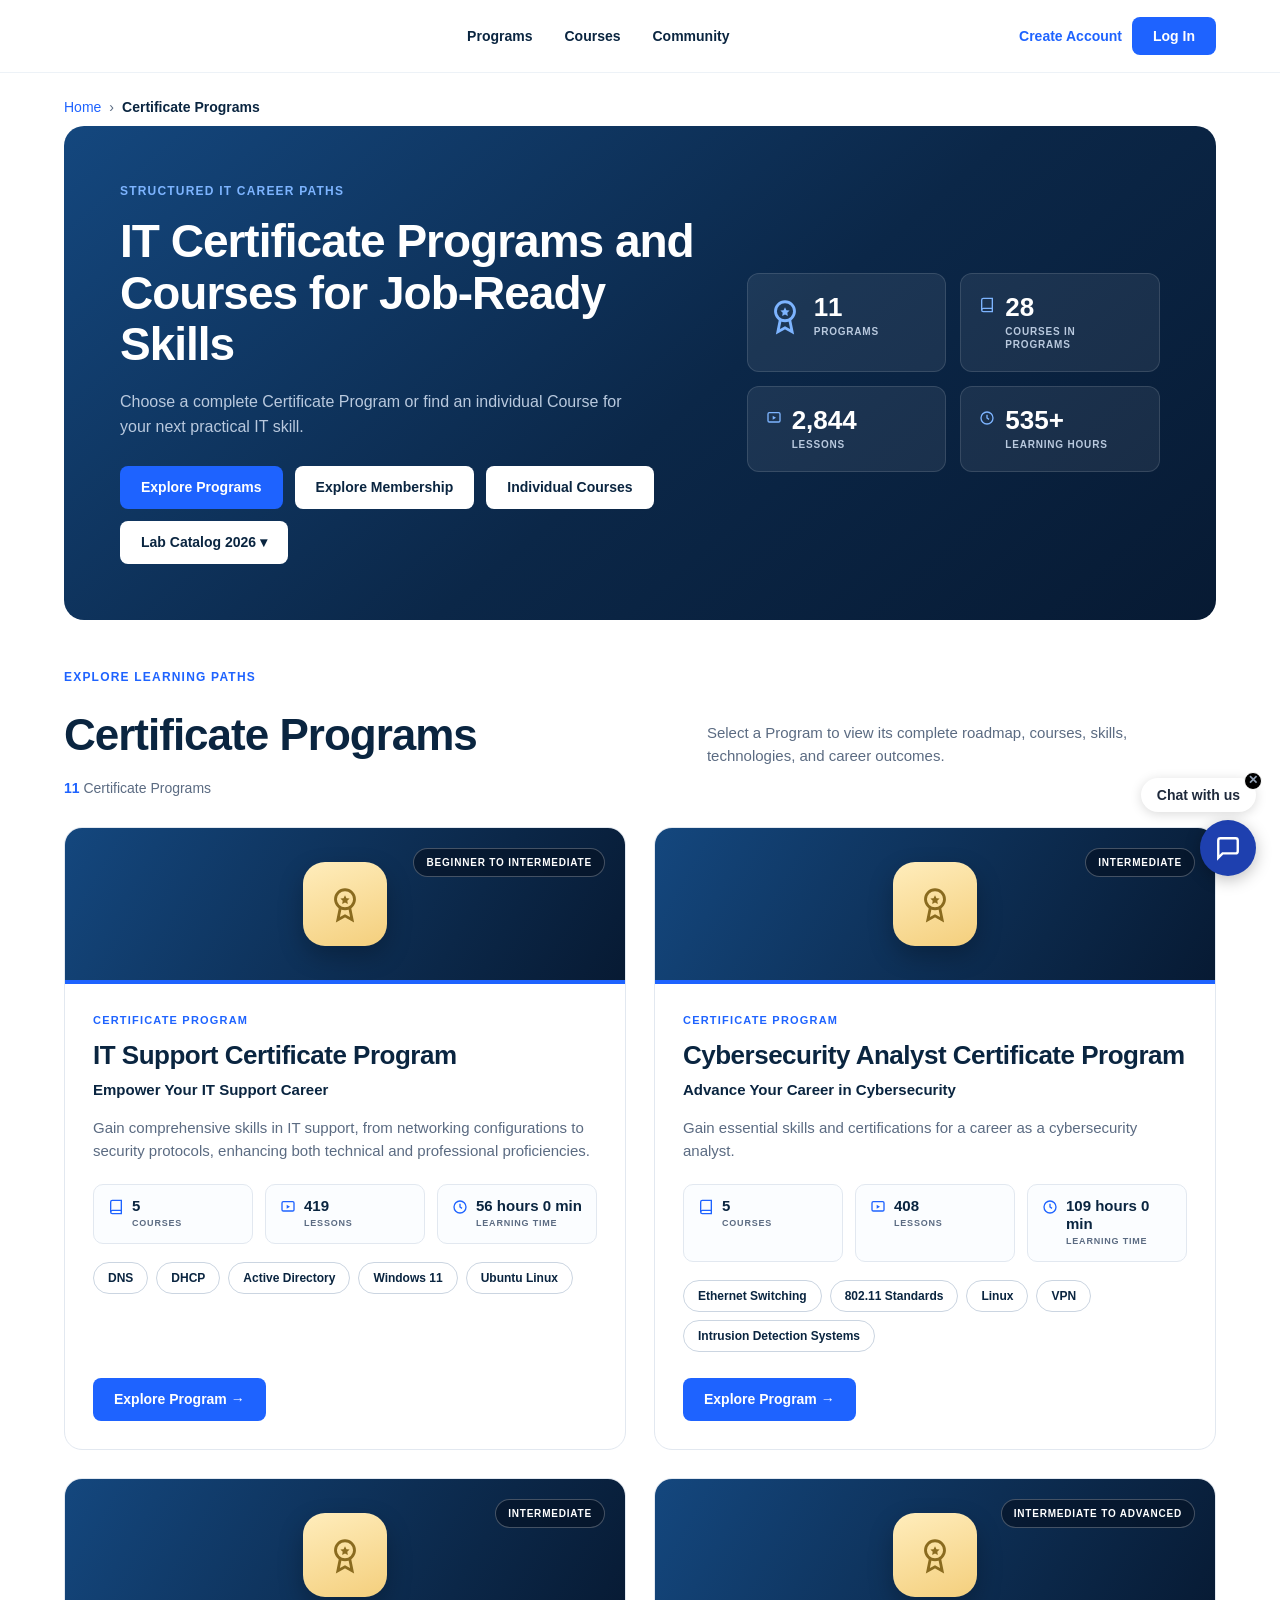
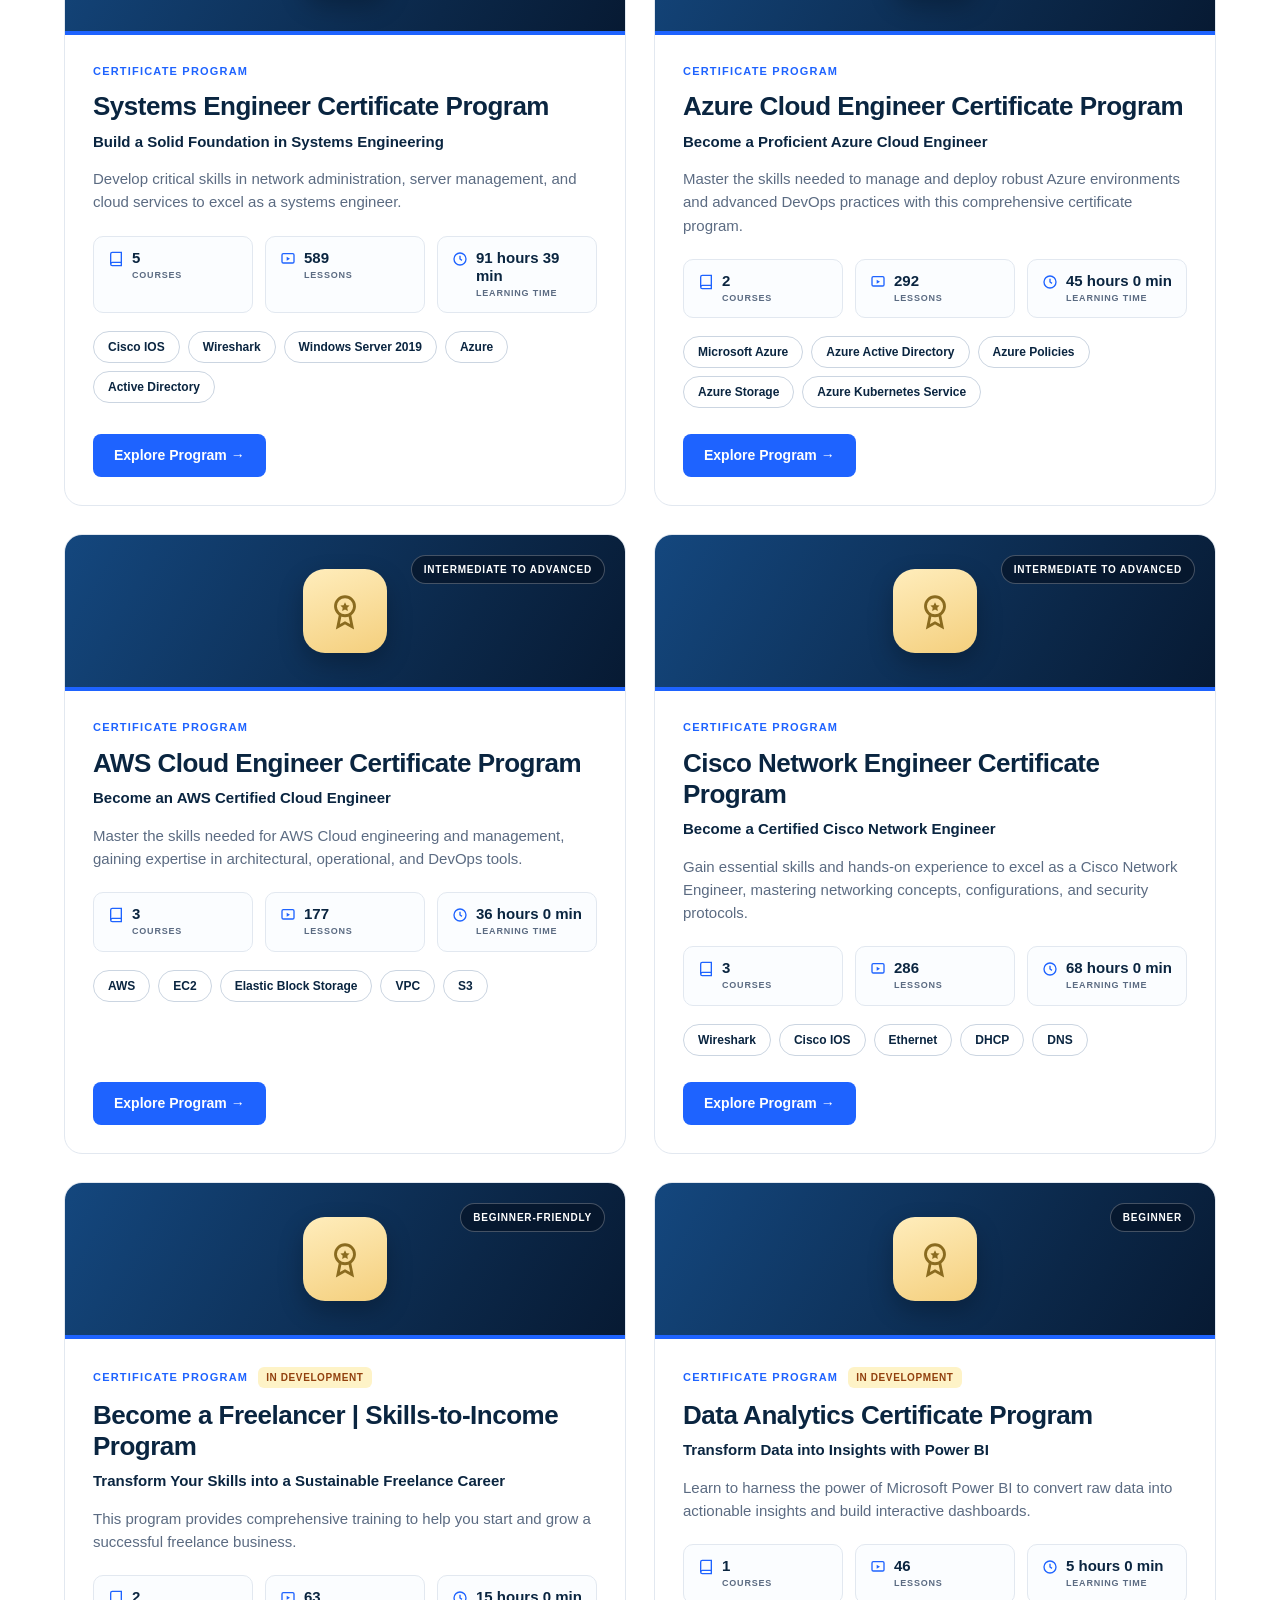
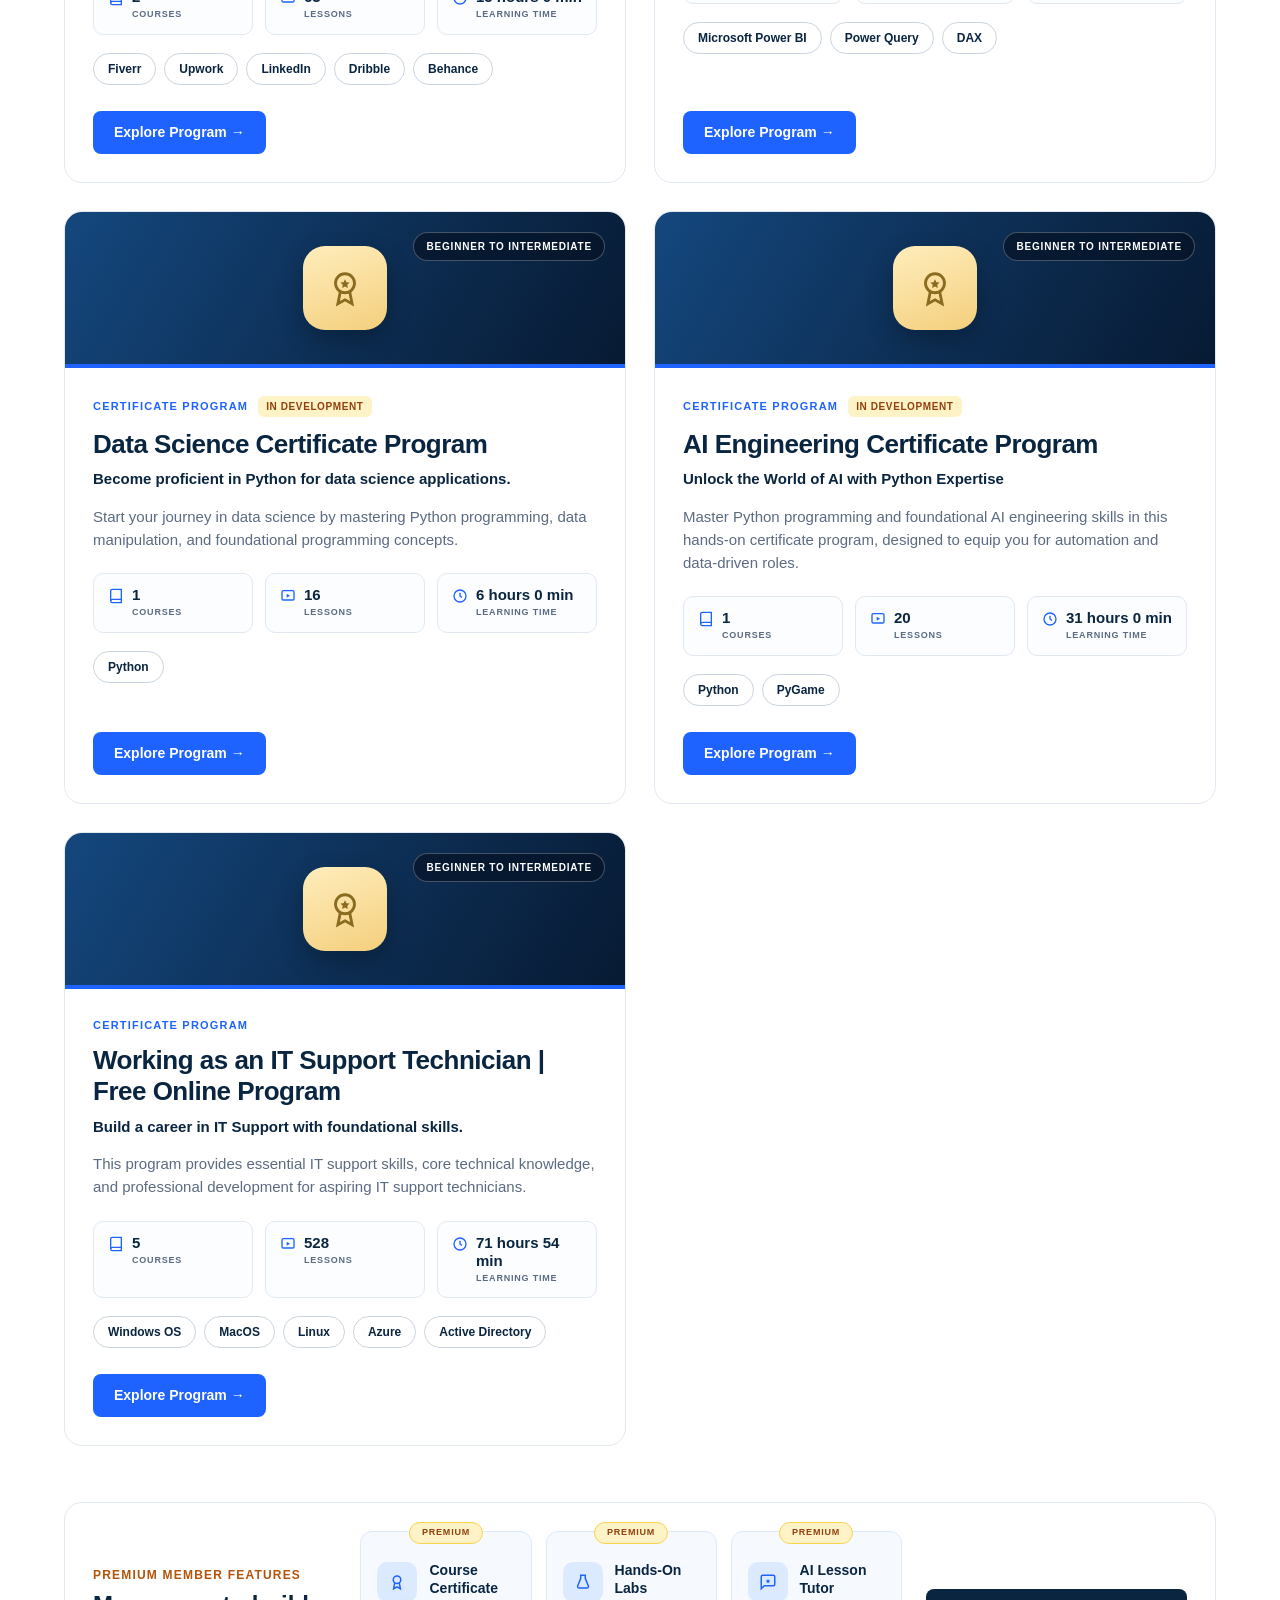
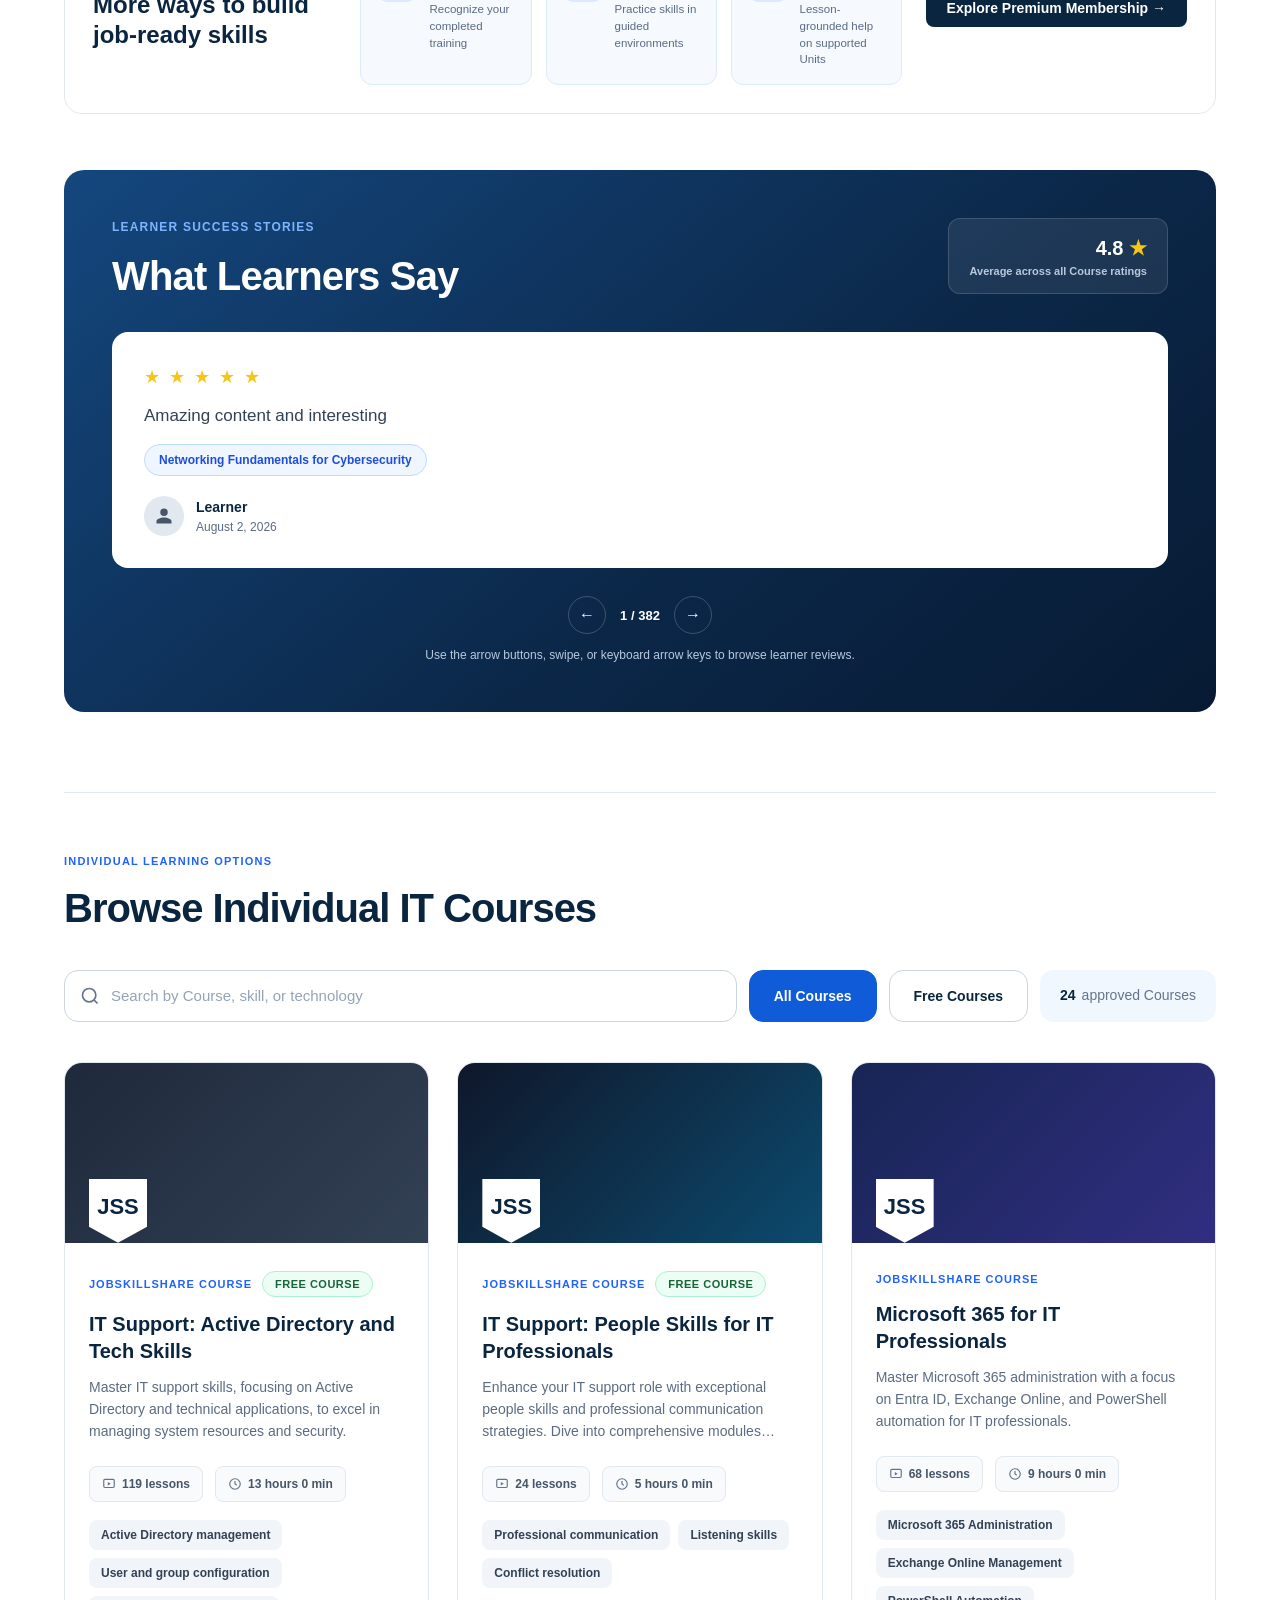
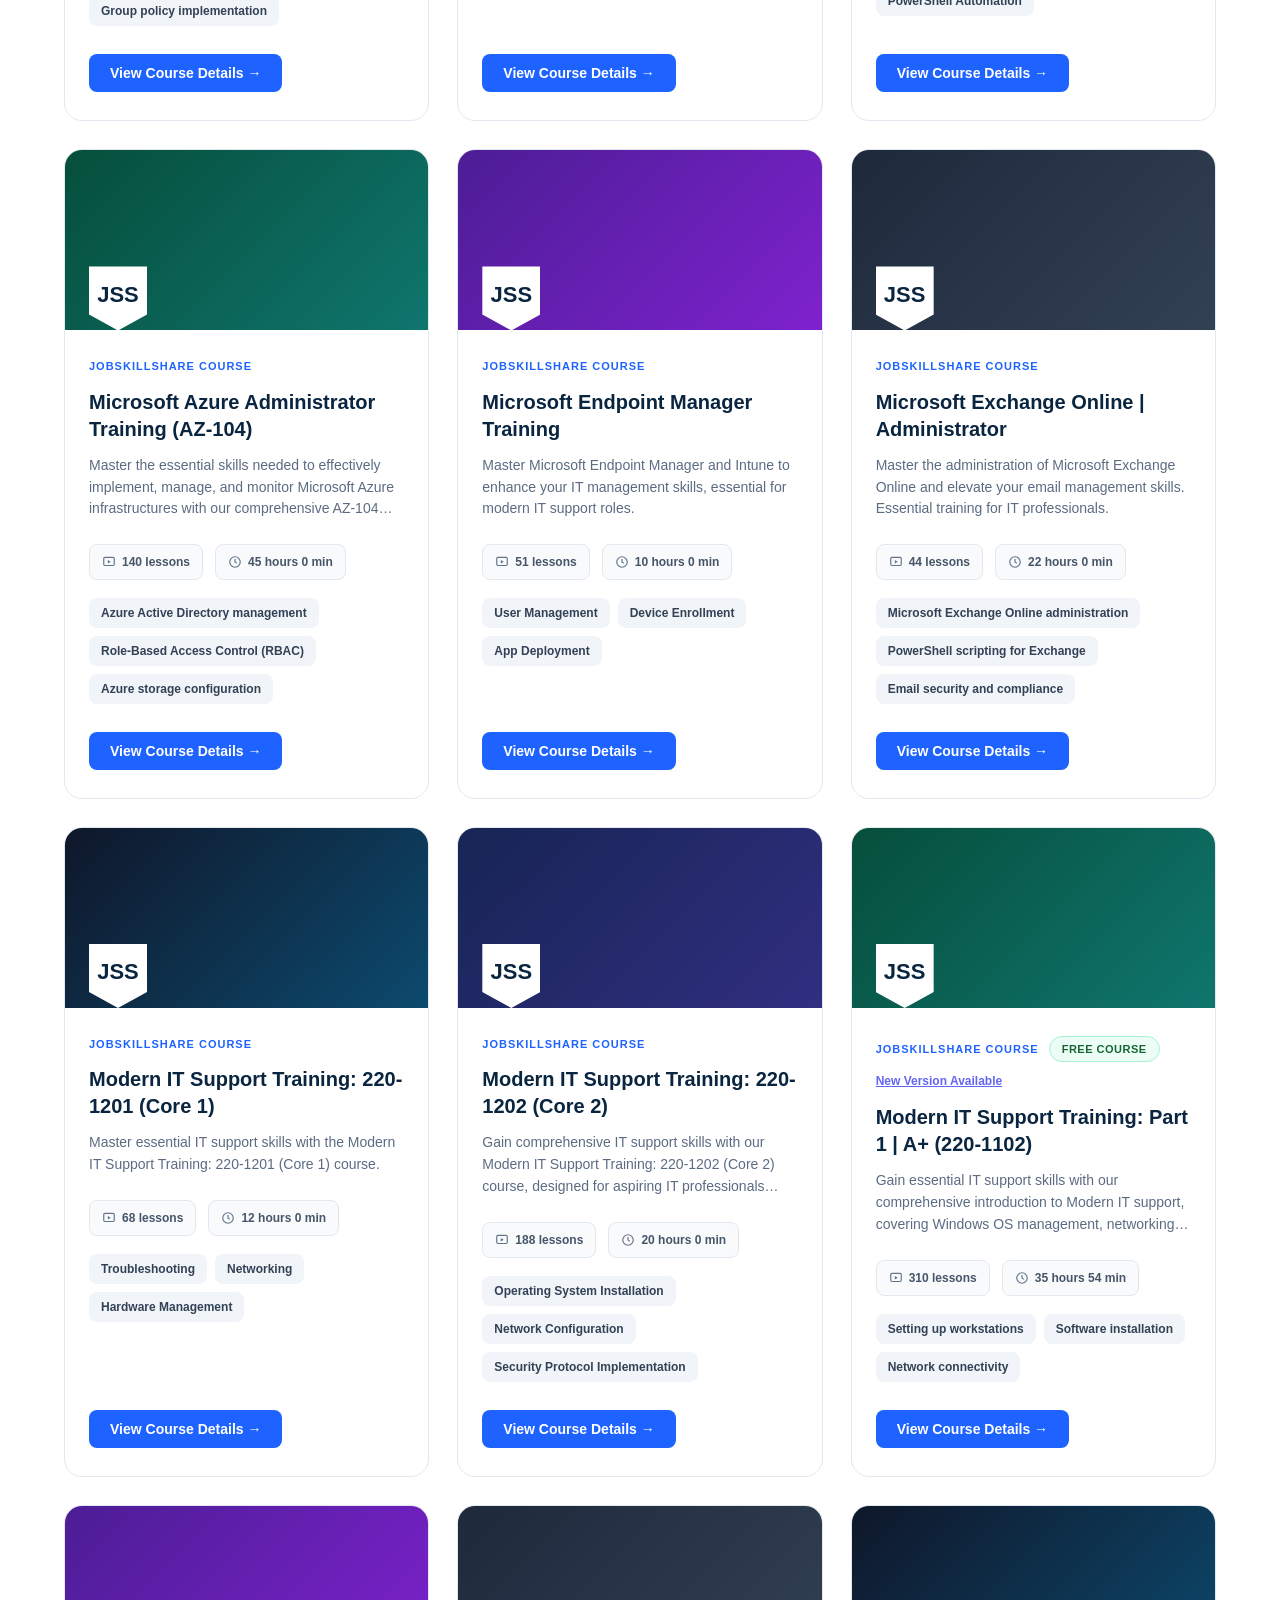
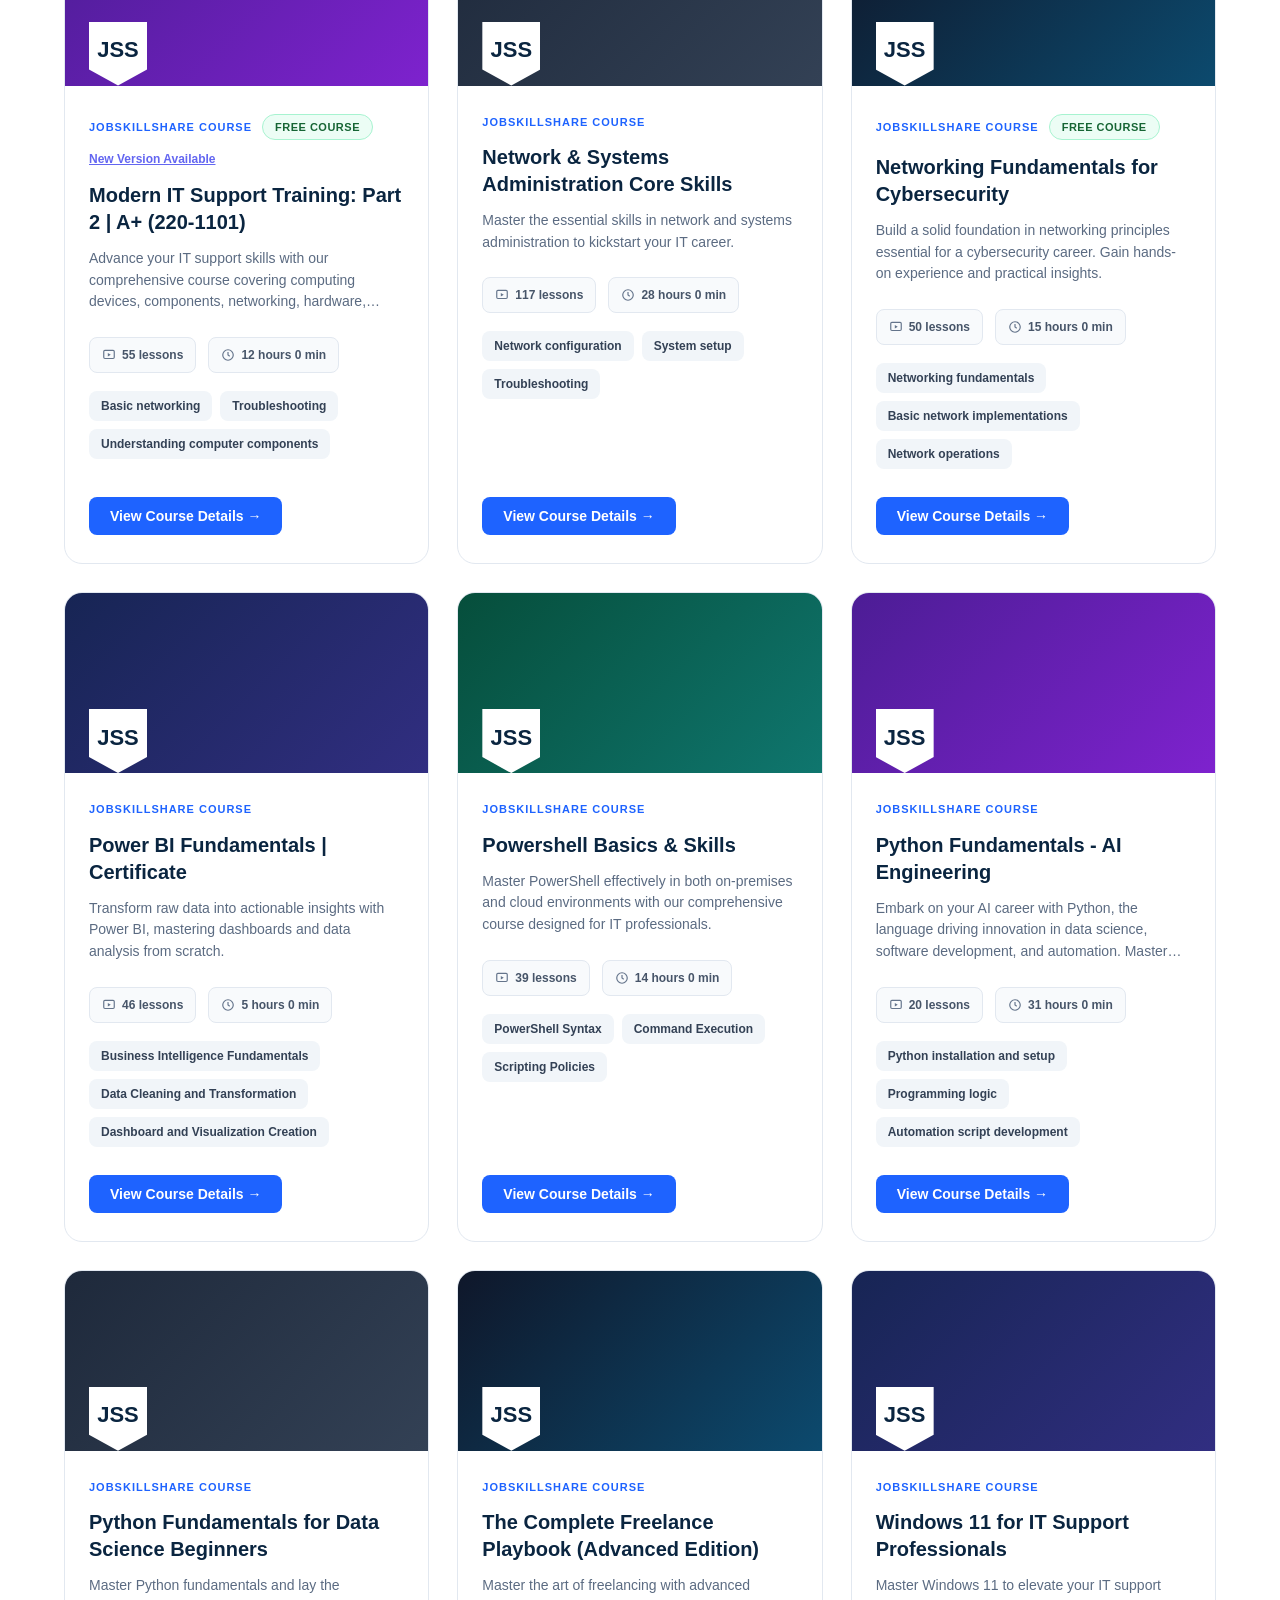
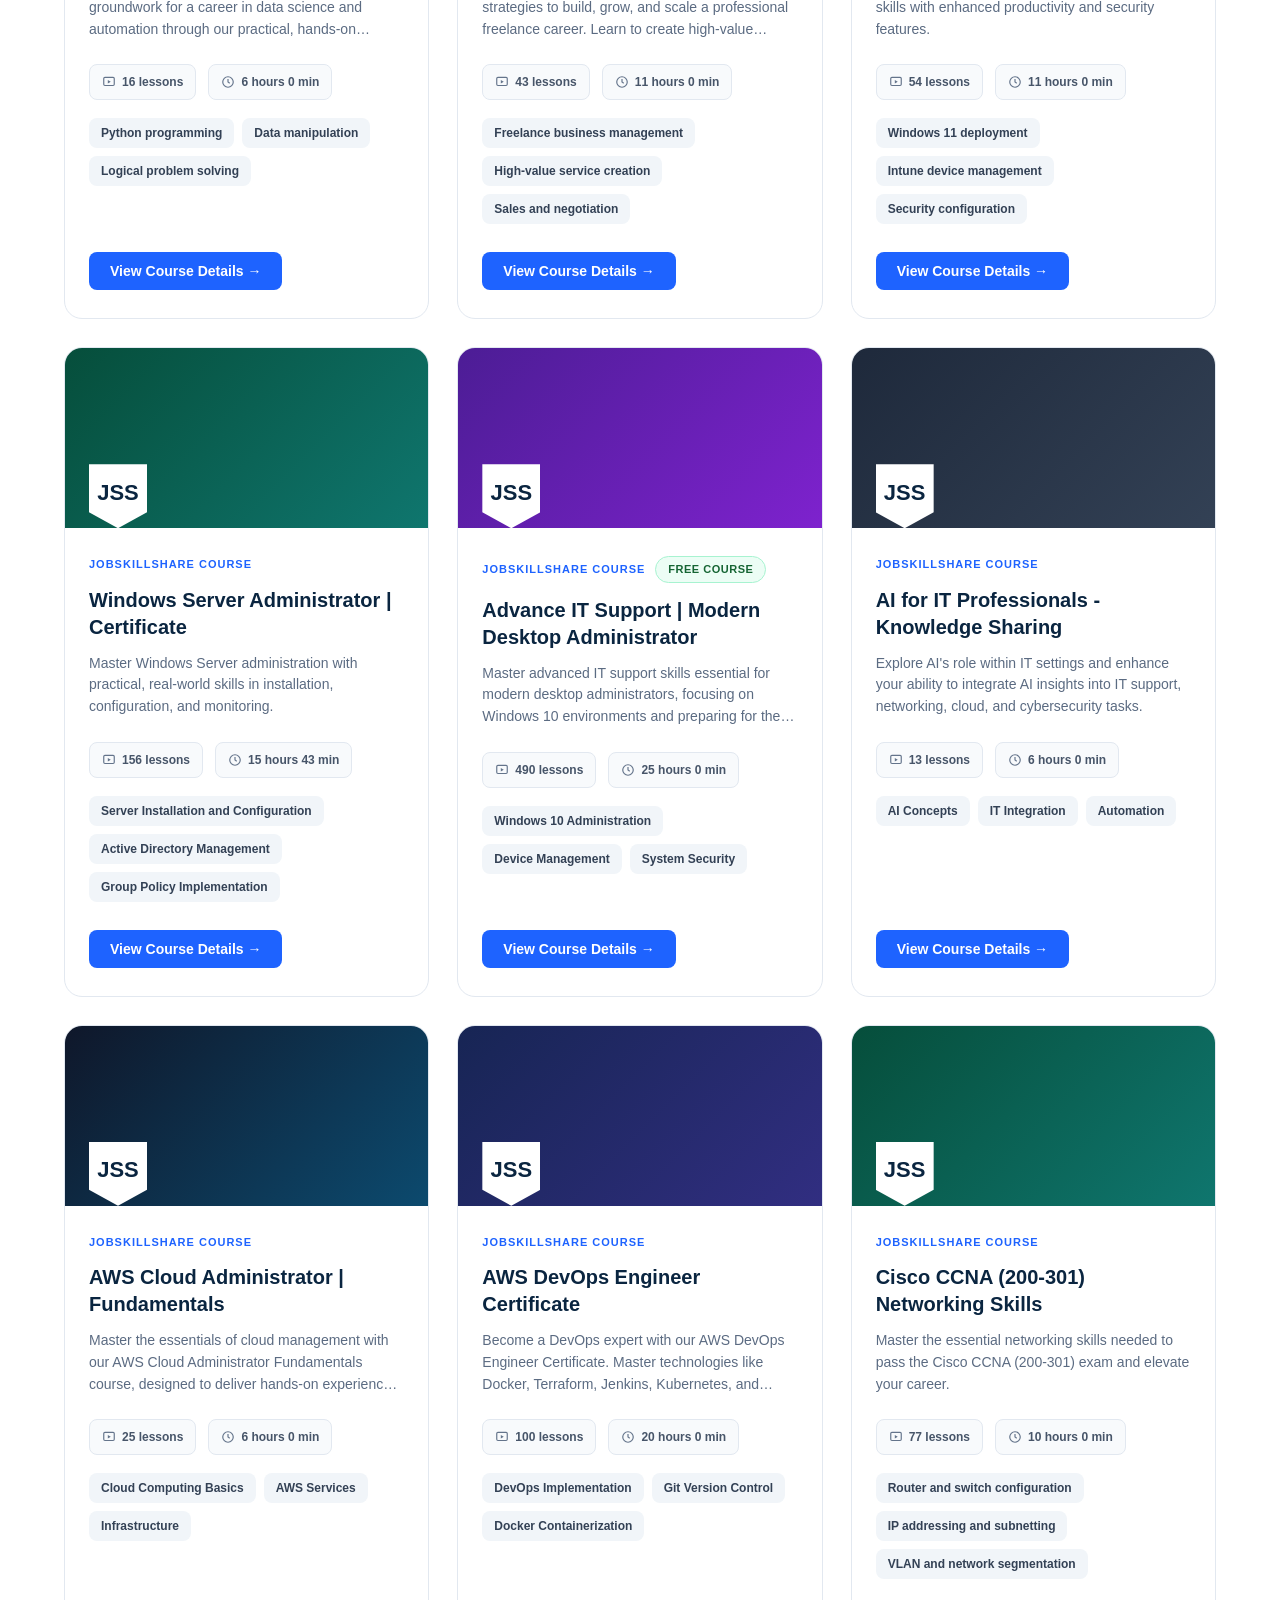
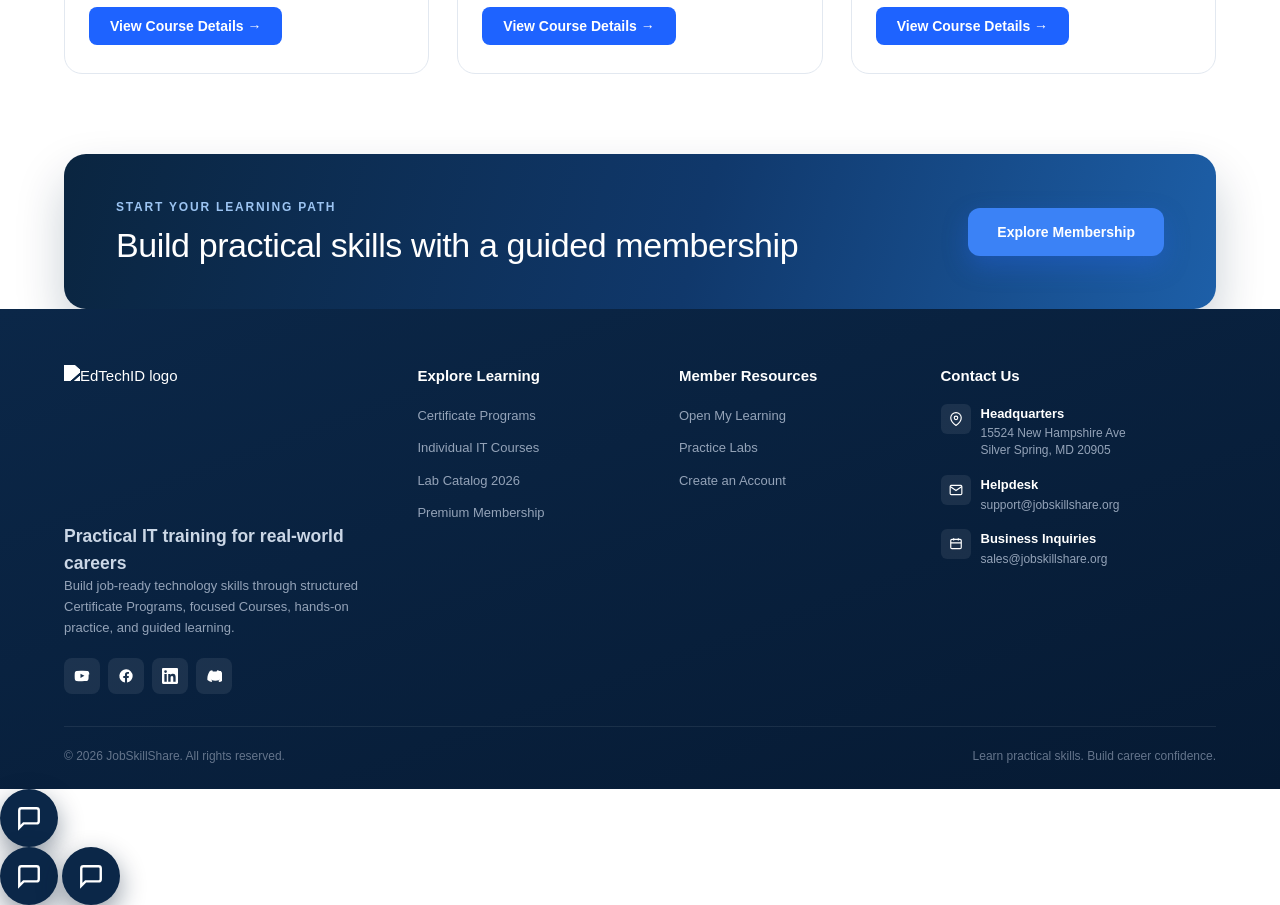
==== commit 96691a0b: "fix: integrate Supabase and restore index.html" ====
--- a/programs.html
+++ b/programs.html
@@ -21,6 +21,12 @@
     </svg>
   </button>
 </div>
+  <button class="chat-btn" aria-label="Open chat">
+    <svg width="26" height="26" viewBox="0 0 24 24" fill="none" stroke="white" stroke-width="2.2">
+      <path d="M21 15a2 2 0 0 1-2 2H7l-4 4V5a2 2 0 0 1 2-2h14a2 2 0 0 1 2 2z"></path>
+    </svg>
+  </button>
+</div>
 <style id="chat-bubble-style">
 #chat-bubble-widget { position: fixed; bottom: 24px; right: 24px; z-index: 9998; display: flex; flex-direction: column; align-items: flex-end; gap: 8px; }
 #chat-bubble-widget .chat-bubble { background: #fff; border-radius: 20px; padding: 8px 16px; box-shadow: 0 2px 12px rgba(0,0,0,.15); display: flex; align-items: center; gap: 8px; font-size: 14px; font-weight: 600; color: #1e293b; }
@@ -61,6 +67,11 @@
     <div class="chat-widget"><div class="chat-panel"><div class="chat-body navy"><p class="chat-home-text">Issues related to lab content, guide, or devices are handled by practice lab support. Submit a ticket to the practice lab support from the lab portal.</p><button class="chat-conv-card"><span><span class="t">New Conversation</span><br/><span class="s">We typically reply in a few minutes</span></span><span class="send"><svg width="20" height="20" viewBox="0 0 24 24" fill="none" stroke="currentColor" stroke-width="2"><path d="M22 2L11 13"></path><path d="M22 2l-7 20-4-9-9-4 20-7z"></path></svg></span></button></div><div class="chat-footer-nav"><button class="chat-nav-btn active" aria-label="Home"><svg width="22" height="22" viewBox="0 0 24 24" fill="none" stroke="currentColor" stroke-width="2"><path d="M3 10.5L12 3l9 7.5"></path><path d="M5 9.5V21h5v-6h4v6h5V9.5"></path></svg></button><button class="chat-nav-btn dim" aria-label="Messages"><svg width="22" height="22" viewBox="0 0 24 24" fill="none" stroke="currentColor" stroke-width="2"><path d="M21 15a2 2 0 0 1-2 2H8l-5 4V5a2 2 0 0 1 2-2h14a2 2 0 0 1 2 2z"></path></svg></button></div></div><div class="tawk-pill"><svg width="14" height="14" viewBox="0 0 24 24" fill="none"><path d="M4 14c0-5 4-9 9-9 3 0 6 2 7 5-2-1-4-1-6 0 3 0 5 2 5 5 0 3-3 5-7 5-5 0-8-3-8-6z" fill="#22a06b"></path><circle cx="15" cy="13" r="1.4" fill="#fff"></circle></svg>Powered by tawk.to</div><button class="chat-btn" aria-label="Minimize chat"><svg width="26" height="26" viewBox="0 0 24 24" fill="none" stroke="currentColor" stroke-width="2.4"><path d="M6 9l6 6 6-6"></path></svg></button></div>
   </div>
 </div>
+
+<script src="https://cdn.jsdelivr.net/npm/@supabase/supabase-js@2"></script>
+<script src="supabase-config.js"></script>
+<script src="auth-common.js"></script>
+
 <script>
 (function() {
   document.addEventListener('DOMContentLoaded', function() {
@@ -120,7 +131,43 @@
     /* Step 2 -> Step 3 */
     if (caStep2Wrapper) {
       var submitBtn = caStep2Wrapper.querySelector('button[type="submit"]');
-      if (submitBtn) submitBtn.addEventListener('click', function(e) { e.preventDefault(); showOnly(caStep3Wrapper); });
+      if (submitBtn) {
+        submitBtn.addEventListener('click', function(e) {
+          e.preventDefault();
+          var inputs = caStep2Wrapper.querySelectorAll('.form-input');
+          if (inputs.length < 5) return;
+          var fname = inputs[0].value.trim();
+          var lname = inputs[1].value.trim();
+          var email = inputs[2].value.trim();
+          var pass = inputs[3].value;
+          var passConf = inputs[4].value;
+          var chk = caStep2Wrapper.querySelector('input[type="checkbox"]');
+          if (!email || !pass || !chk || !chk.checked) {
+            alert('Please fill out all required fields and agree to the Terms.');
+            return;
+          }
+          if (pass !== passConf) {
+            alert('Passwords do not match.');
+            return;
+          }
+          var originalText = submitBtn.textContent;
+          submitBtn.textContent = 'Creating Account...';
+          submitBtn.disabled = true;
+          window.getSupabase().auth.signUp({
+            email: email,
+            password: pass,
+            options: { data: { full_name: fname + ' ' + lname } }
+          }).then(function(res) {
+            submitBtn.textContent = originalText;
+            submitBtn.disabled = false;
+            if (res.error) alert(res.error.message);
+            else {
+              alert('Account created! Please check your email to verify if required.');
+              showOnly(caStep3Wrapper);
+            }
+          });
+        });
+      }
       var changePlanBtn = caStep2Wrapper.querySelector('.change-plan-btn');
       if (changePlanBtn) changePlanBtn.addEventListener('click', function(e) { e.preventDefault(); showOnly(caWrapper); });
       var closeBtn2 = caStep2Wrapper.querySelector('.modal-close-btn');
@@ -203,6 +250,29 @@
       loginWrapper.addEventListener('click', function(e) {
         if (e.target === loginWrapper || e.target.classList.contains('modal-overlay')) showOnly(null);
       });
+      var loginForm = loginWrapper.querySelector('form');
+      if (loginForm) {
+        loginForm.addEventListener('submit', function(e) {
+          e.preventDefault();
+          var inputs = loginForm.querySelectorAll('input');
+          var email = inputs[0].value.trim();
+          var pass = inputs[1].value;
+          if (!email || !pass) return alert('Please enter both email and password.');
+          var btn = loginForm.querySelector('button[type="submit"]');
+          var originalText = btn.textContent;
+          btn.textContent = 'Logging in...';
+          btn.disabled = true;
+          window.getSupabase().auth.signInWithPassword({ email: email, password: pass }).then(function(res) {
+            btn.textContent = originalText;
+            btn.disabled = false;
+            if (res.error) alert(res.error.message);
+            else {
+              alert('Successfully logged in!');
+              showOnly(null);
+            }
+          });
+        });
+      }
       var switchToSignup = loginWrapper.querySelector('.new-account-box button');
       if (switchToSignup) switchToSignup.addEventListener('click', function() { showOnly(caWrapper); });
       var forgotLink = loginWrapper.querySelector('a[href="#reset"]');
@@ -218,7 +288,18 @@
       if (sendResetBtn) {
         sendResetBtn.addEventListener('click', function() {
           var inp = loginWrapper.querySelector('#reset-section input');
-          if (inp && inp.value.trim()) alert('Password reset link sent to ' + inp.value.trim() + ' if the account exists.');
+          if (inp && inp.value.trim()) {
+            var email = inp.value.trim();
+            var originalText = sendResetBtn.textContent;
+            sendResetBtn.textContent = 'Sending...';
+            sendResetBtn.disabled = true;
+            window.getSupabase().auth.resetPasswordForEmail(email).then(function(res) {
+              sendResetBtn.textContent = originalText;
+              sendResetBtn.disabled = false;
+              if (res.error) alert(res.error.message);
+              else alert('Password reset link sent to ' + email + ' if the account exists.');
+            });
+          }
           else alert('Please enter your email or username.');
         });
       }
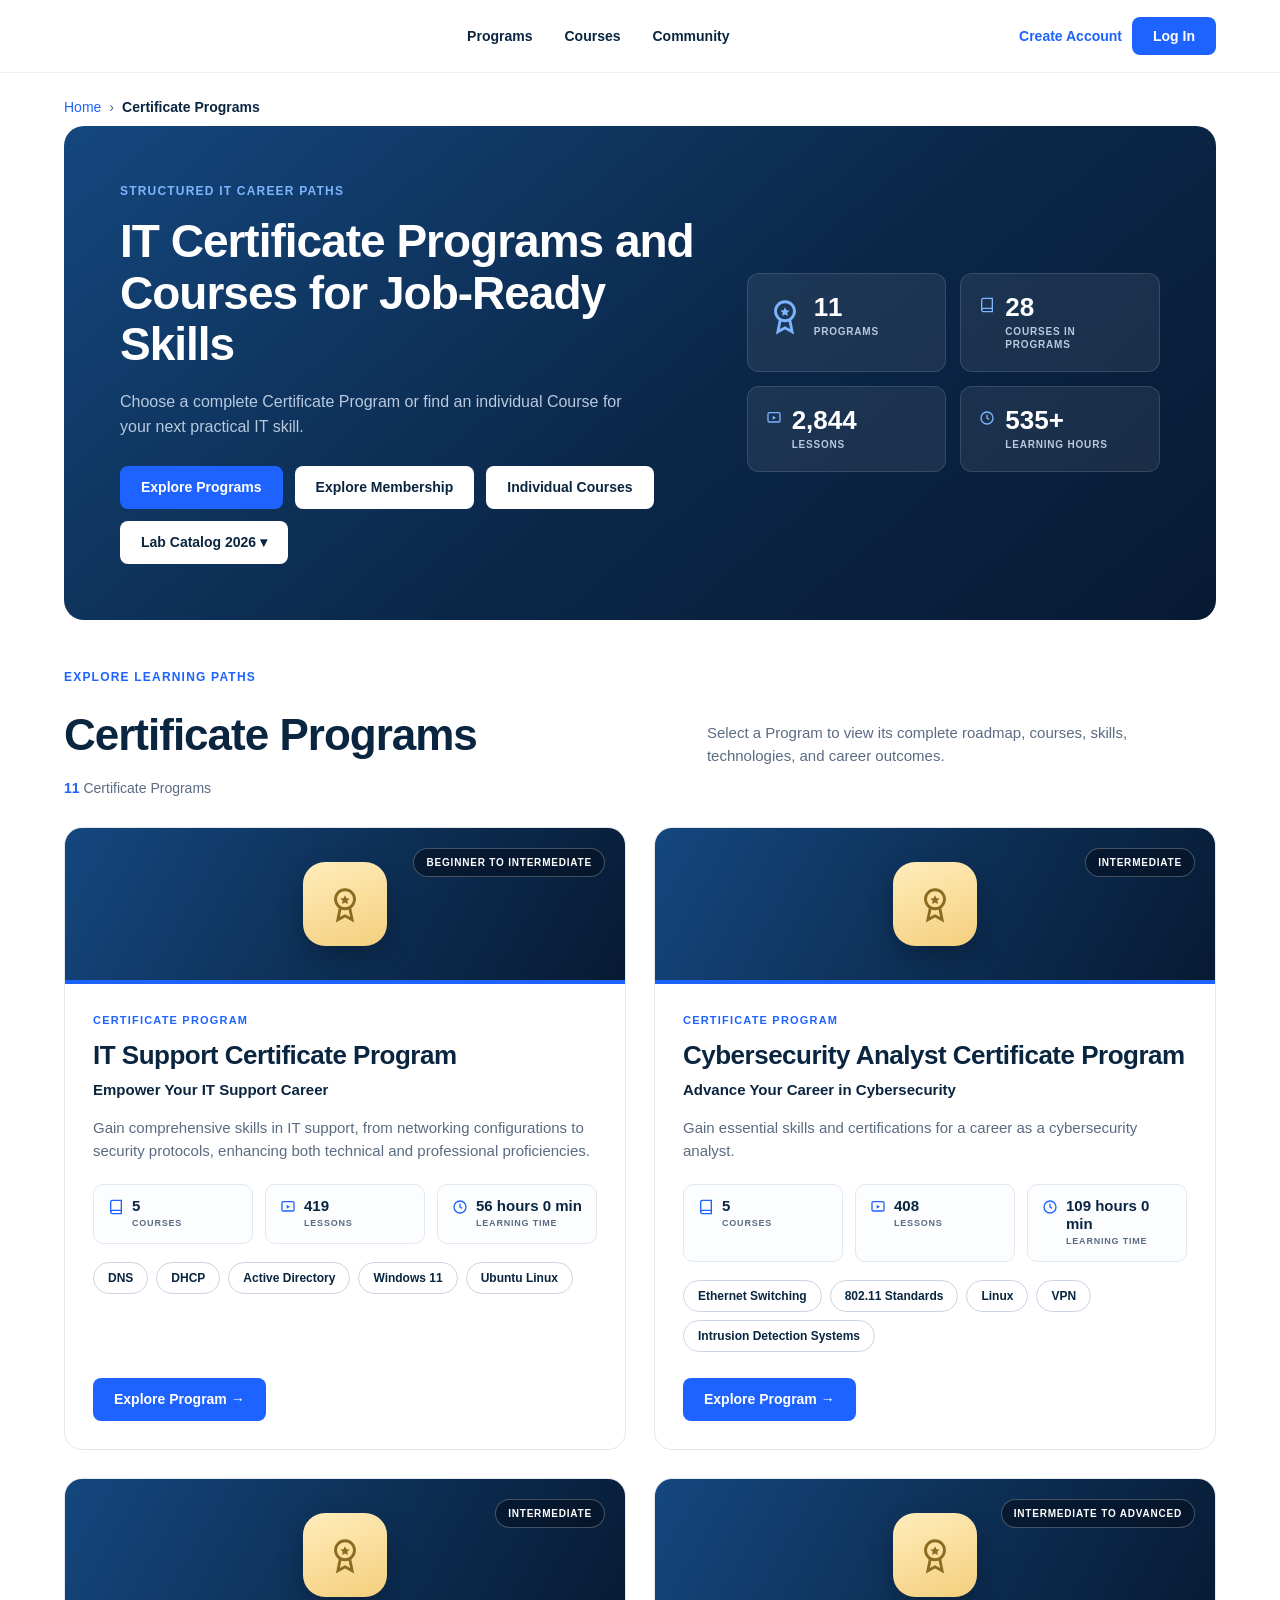
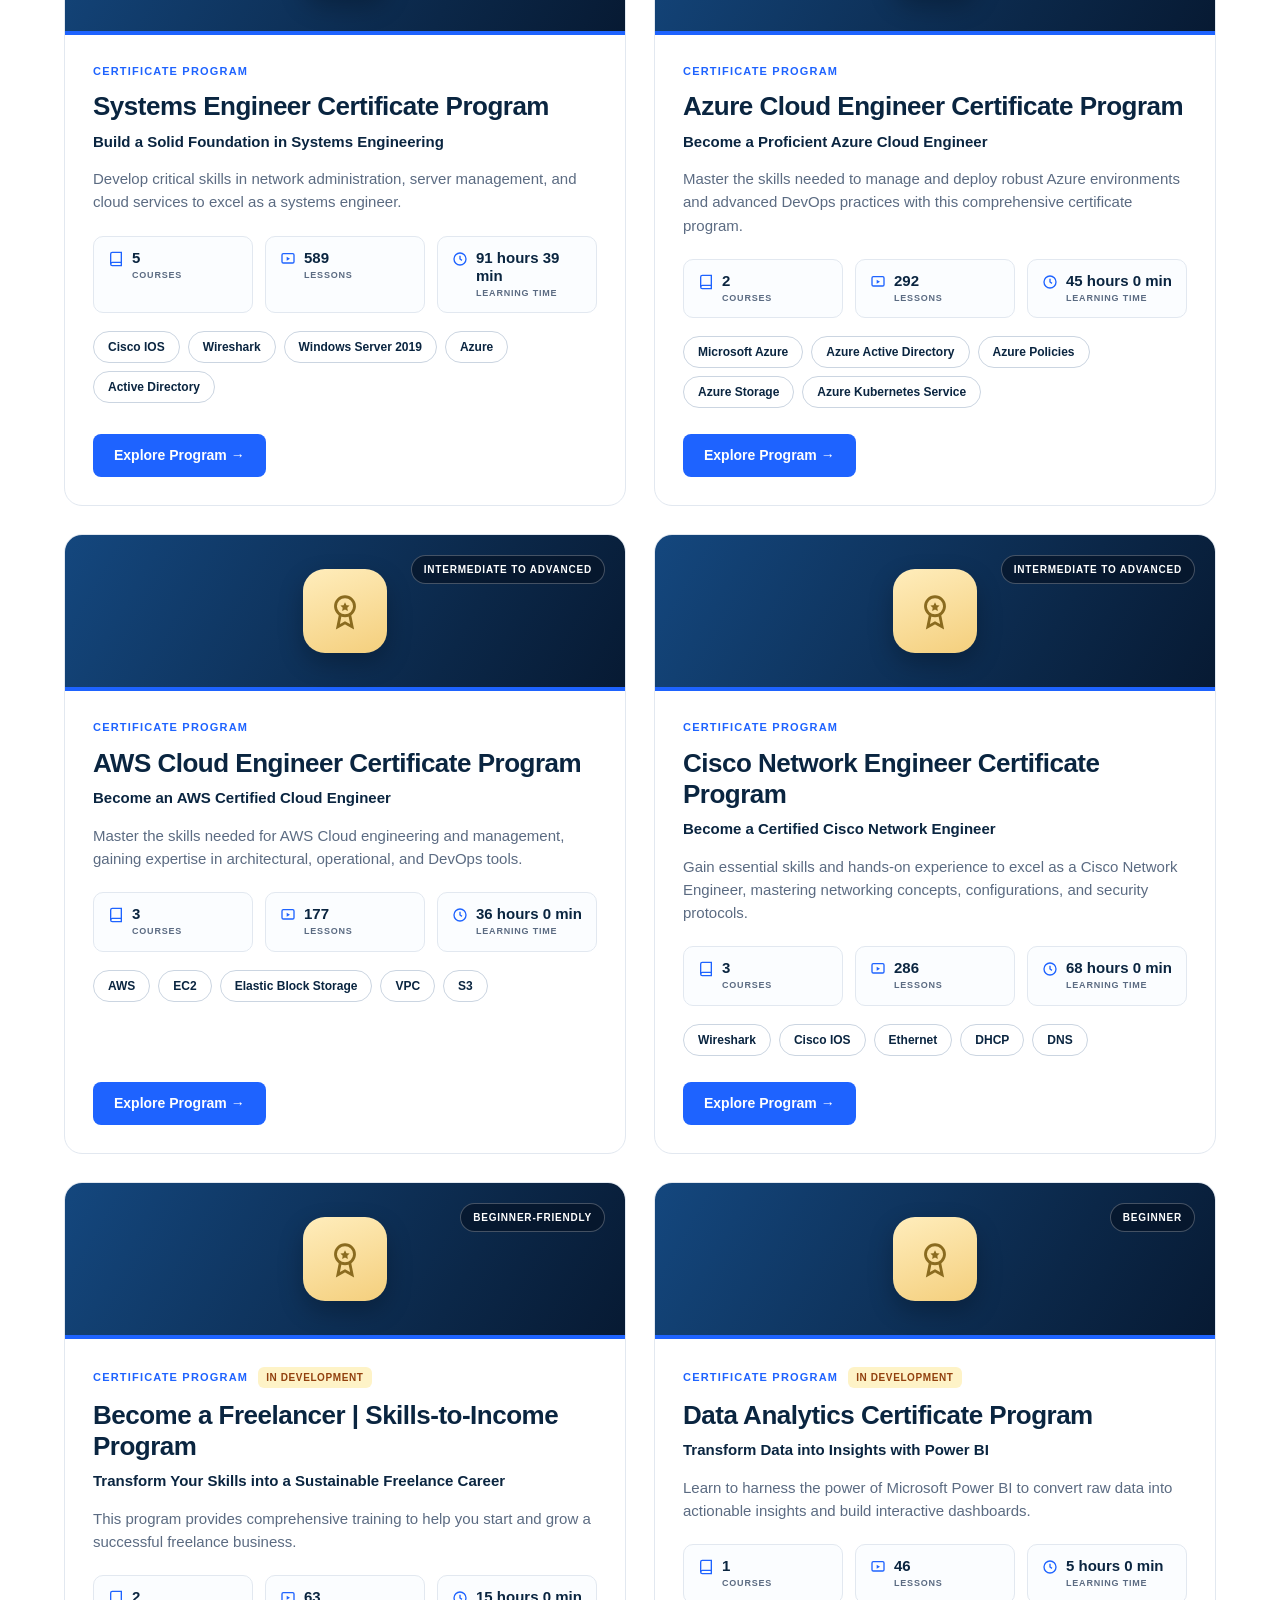
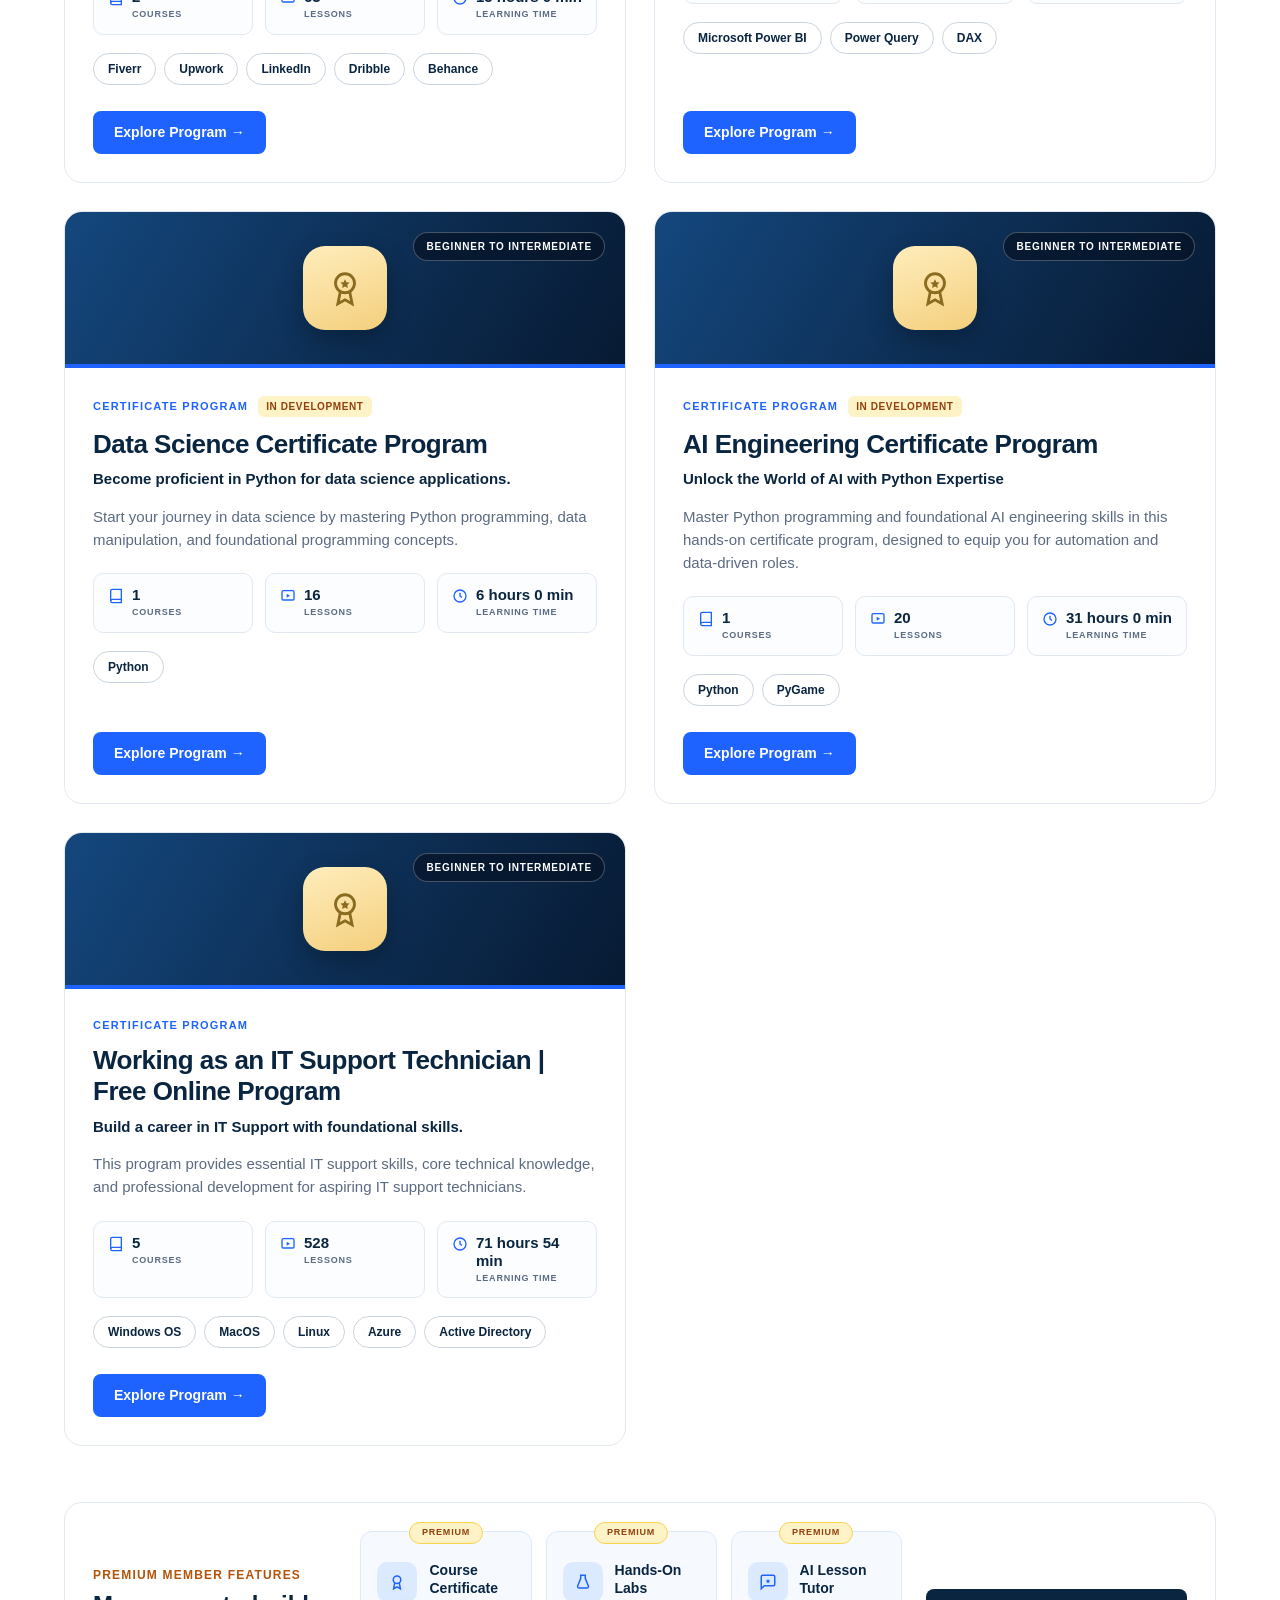
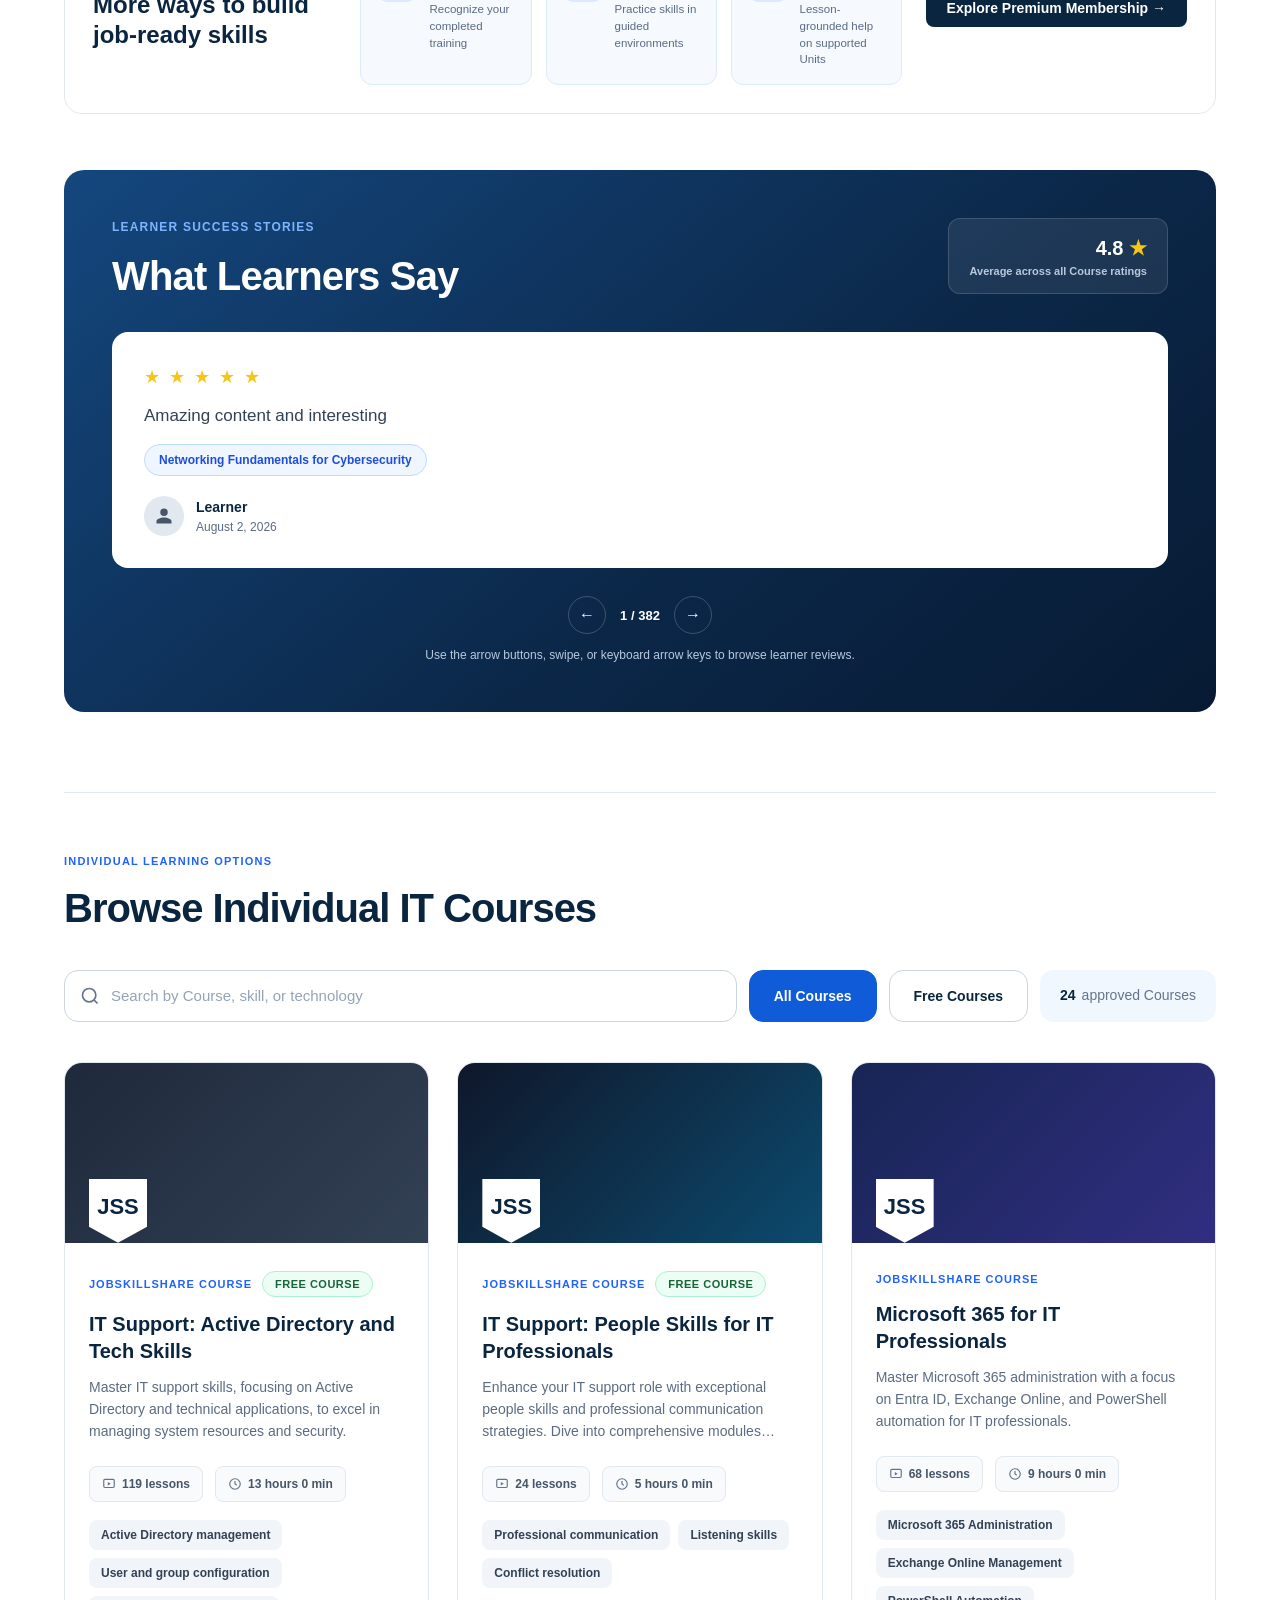
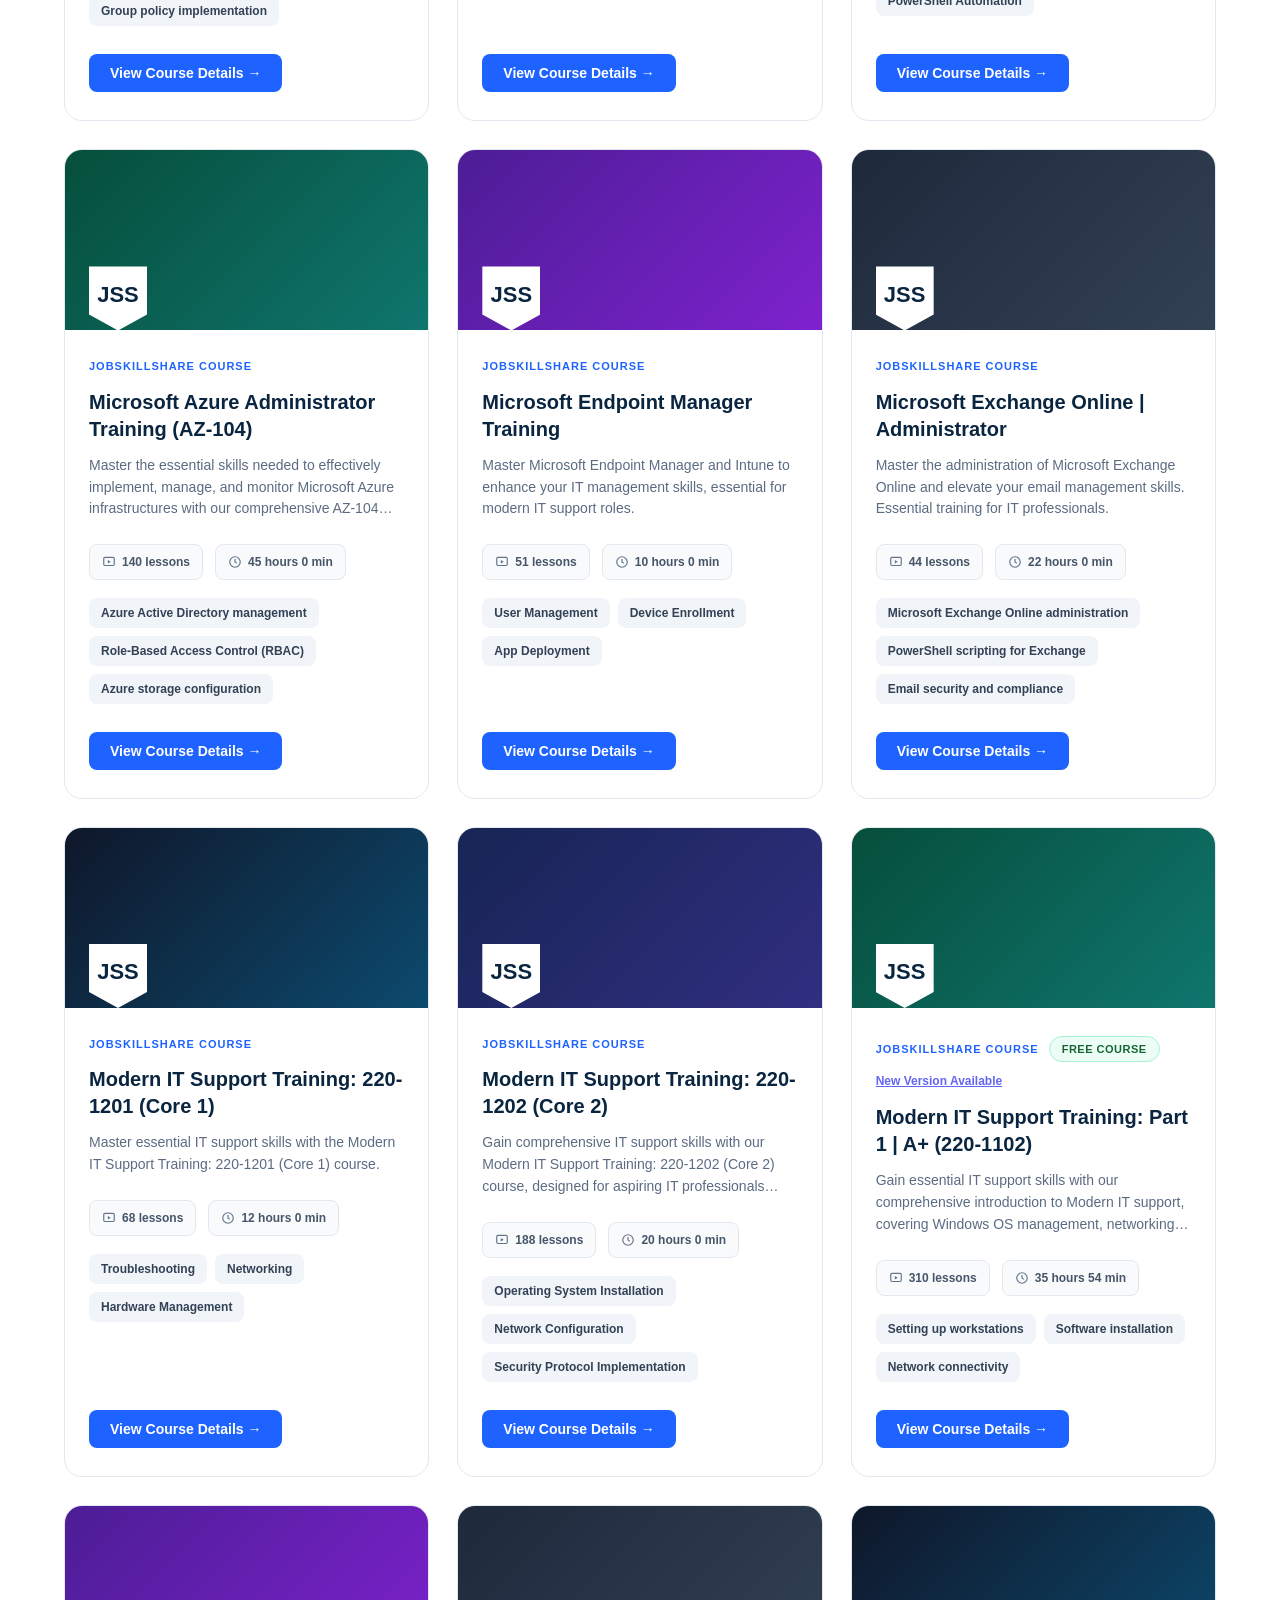
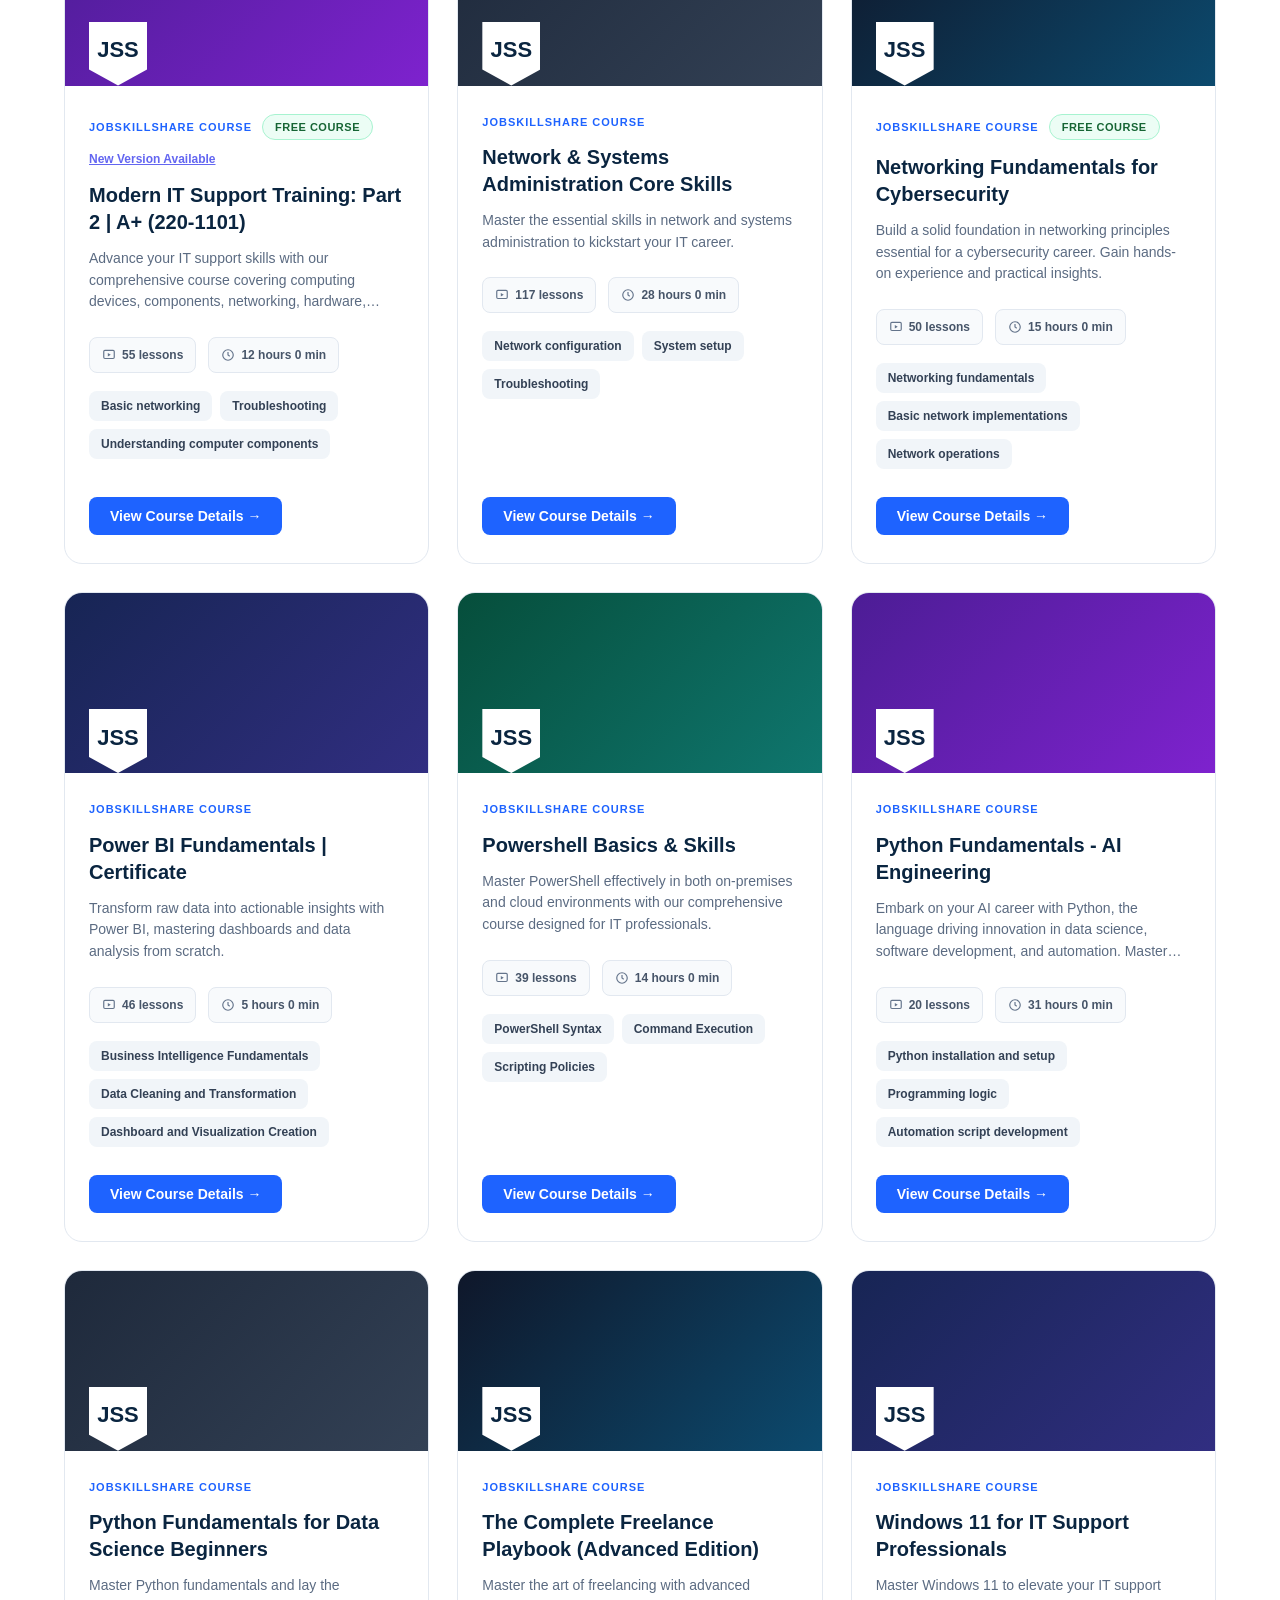
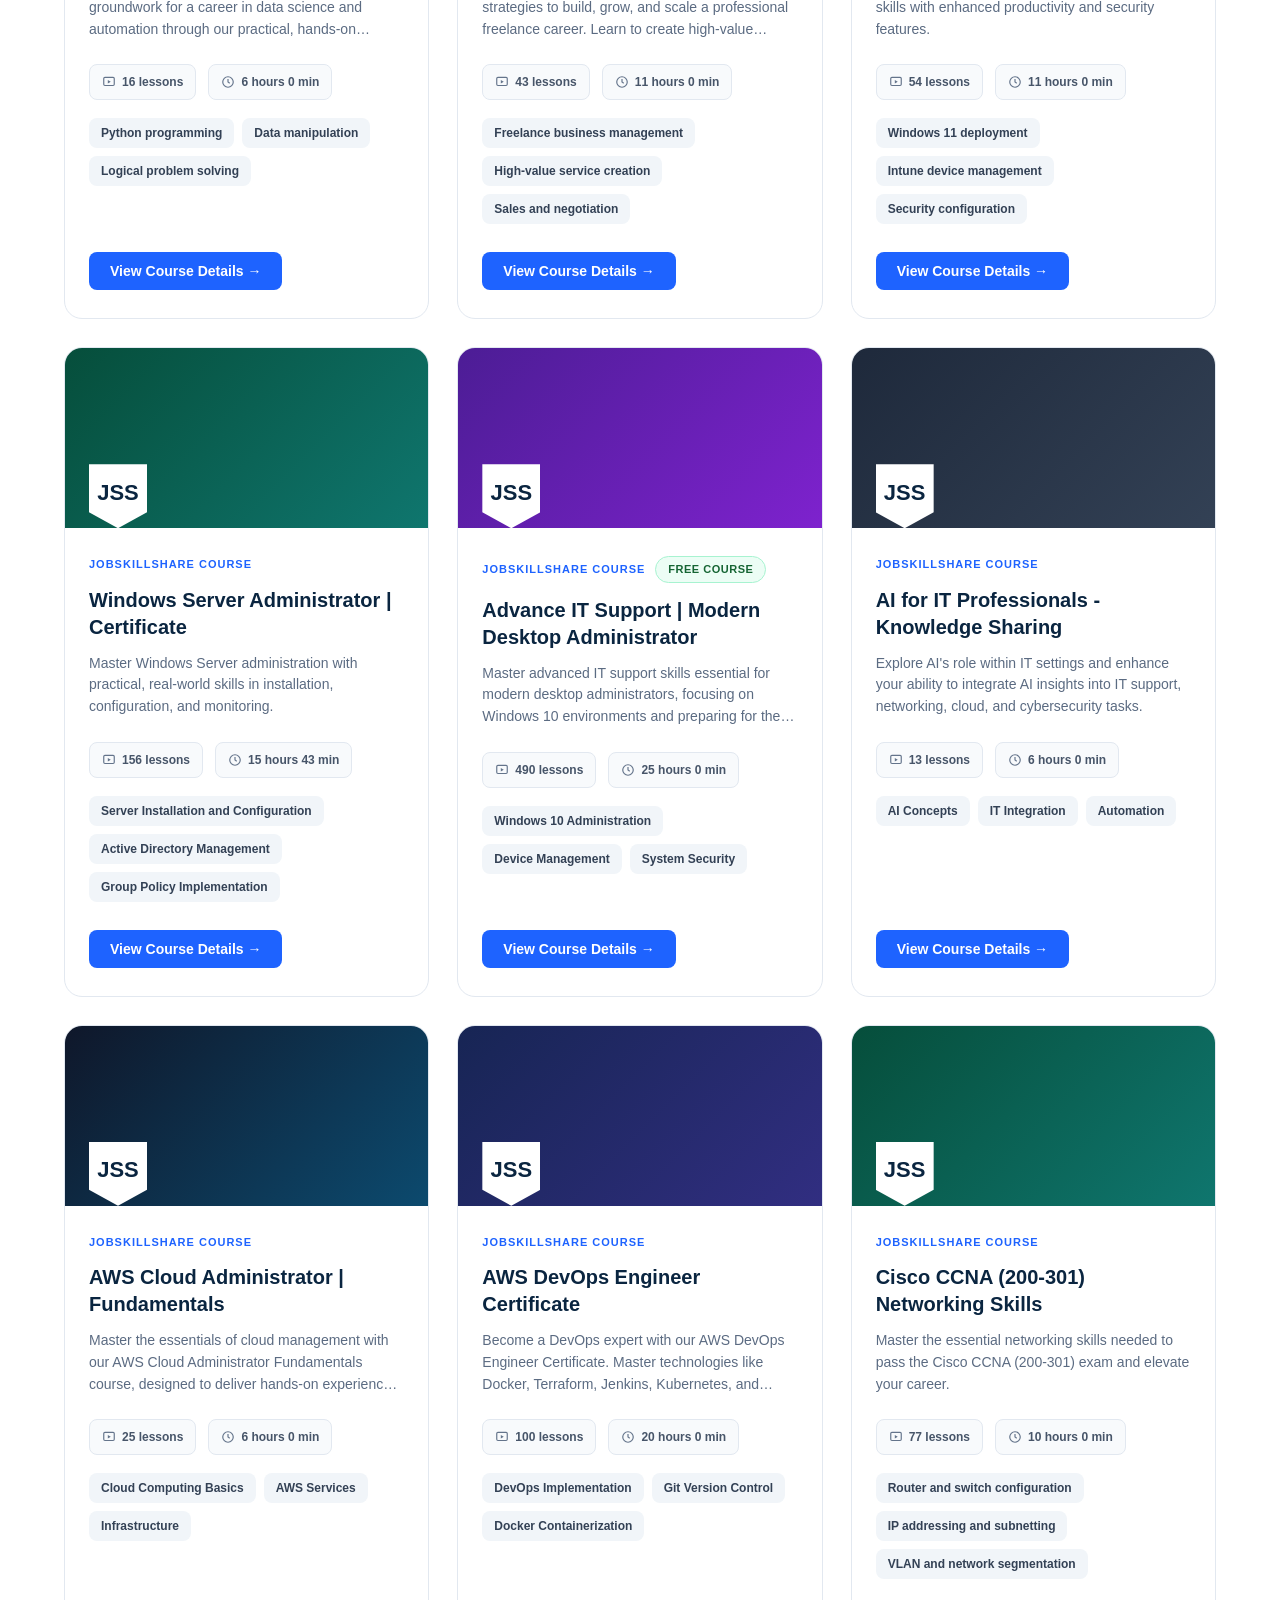
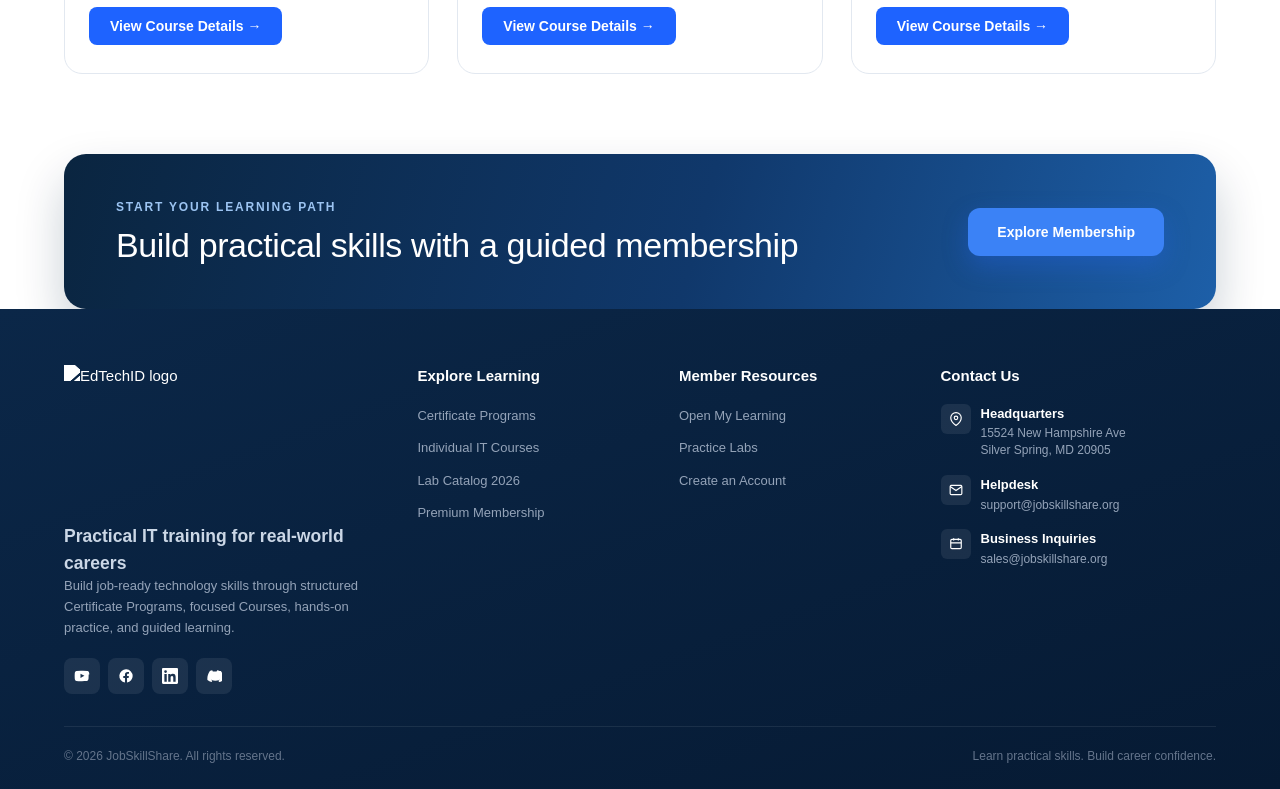
==== commit 24af648d: "prgrams update" ====
--- a/programs.html
+++ b/programs.html
@@ -1,385 +1,1791 @@
-<!DOCTYPE html><html lang="en"><head>
-    
-
-    
-
-    <meta charset="UTF-8">
-    <meta name="viewport" content="width=device-width, initial-scale=1.0">
-    <title>Tech4D — Practical IT Training for Real-World Careers</title>
-  <link rel="stylesheet" href="style.css"></head>
-  <body>
-    <div id="root"><header class="site-header"><div class="container header-inner"><a href="index.html" class="logo" aria-label="Tech4D Home"><img alt="EdTechID logo" class="header-logo-img" src="https://www.jobskillshare.org/wp-content/uploads/LOGO.png"></a><nav class="main-nav" aria-label="Primary"><a href="programs.html">Programs</a><a href="#courses">Courses</a><a href="index.html#community">Community</a></nav><div class="header-actions"><button class="nav-link-btn">Create Account</button><button class="btn btn-primary">Log In</button></div></div></header><main><div><div class="container"><div class="pp-breadcrumb"><a href="index.html" class="home-link">Home</a><span>›</span><span class="current">Certificate Programs</span></div><div class="pp-hero"><div><div class="eyebrow">Structured IT Career Paths</div><h1>IT Certificate Programs and Courses for Job-Ready Skills</h1><p>Choose a complete Certificate Program or find an individual Course for your next practical IT skill.</p><div class="pp-hero-buttons"><a href="#pp-list" class="btn btn-primary">Explore Programs</a><button class="btn btn-white">Explore Membership</button><a href="#pp-list" class="btn btn-white">Individual Courses</a><a href="#" class="btn btn-white">Lab Catalog 2026 ▾</a></div></div><div class="pp-hero-stats"><div class="pp-stat-box"><span class="icon"><svg width="38" height="38" viewBox="0 0 24 24" fill="none" stroke="currentColor" stroke-width="1.8"><circle cx="12" cy="9" r="6"></circle><path d="M9 14.5L7.5 22l4.5-2.5L16.5 22 15 14.5"></path><path d="M12 6.5l.9 1.8 2 .3-1.45 1.4.35 2-1.8-.95-1.8.95.35-2L9.1 8.6l2-.3z" fill="currentColor" stroke="none"></path></svg></span><div><div class="num">11</div><div class="lbl">Programs</div></div></div><div class="pp-stat-box"><span class="icon"><svg width="16" height="16" viewBox="0 0 24 24" fill="none" stroke="currentColor" stroke-width="2"><path d="M4 19.5A2.5 2.5 0 0 1 6.5 17H20"></path><path d="M6.5 2H20v20H6.5A2.5 2.5 0 0 1 4 19.5v-15A2.5 2.5 0 0 1 6.5 2z"></path></svg></span><div><div class="num">28</div><div class="lbl">Courses in Programs</div></div></div><div class="pp-stat-box"><span class="icon"><svg width="16" height="16" viewBox="0 0 24 24" fill="none" stroke="currentColor" stroke-width="2"><rect x="3" y="4" width="18" height="14" rx="2"></rect><path d="M10 8.5l5 3-5 3z" fill="currentColor" stroke="none"></path></svg></span><div><div class="num">2,844</div><div class="lbl">Lessons</div></div></div><div class="pp-stat-box"><span class="icon"><svg width="16" height="16" viewBox="0 0 24 24" fill="none" stroke="currentColor" stroke-width="2"><circle cx="12" cy="12" r="9"></circle><path d="M12 7v5l3 2"></path></svg></span><div><div class="num">535+</div><div class="lbl">Learning Hours</div></div></div></div></div><div class="pp-section-head" id="pp-list"><div><div class="eyebrow">Explore Learning Paths</div><h2>Certificate Programs</h2></div><p>Select a Program to view its complete roadmap, courses, skills, technologies, and career outcomes.</p></div><div class="pp-count"><strong>11</strong> Certificate Programs</div><div class="pp-grid"><div class="pp-card"><div class="pp-card-banner"><div class="pp-medal"><svg width="38" height="38" viewBox="0 0 24 24" fill="none" stroke="currentColor" stroke-width="1.8"><circle cx="12" cy="9" r="6"></circle><path d="M9 14.5L7.5 22l4.5-2.5L16.5 22 15 14.5"></path><path d="M12 6.5l.9 1.8 2 .3-1.45 1.4.35 2-1.8-.95-1.8.95.35-2L9.1 8.6l2-.3z" fill="currentColor" stroke="none"></path></svg></div><span class="pp-level-badge">Beginner to Intermediate</span></div><div class="pp-card-body"><div class="pp-card-eyebrow"><span class="ce">Certificate Program</span></div><h3>IT Support Certificate Program</h3><div class="pp-card-sub">Empower Your IT Support Career</div><p class="pp-card-desc">Gain comprehensive skills in IT support, from networking configurations to security protocols, enhancing both technical and professional proficiencies.</p><div class="pp-stat-row"><div class="pp-mini-stat"><span class="icon"><svg width="16" height="16" viewBox="0 0 24 24" fill="none" stroke="currentColor" stroke-width="2"><path d="M4 19.5A2.5 2.5 0 0 1 6.5 17H20"></path><path d="M6.5 2H20v20H6.5A2.5 2.5 0 0 1 4 19.5v-15A2.5 2.5 0 0 1 6.5 2z"></path></svg></span><div><div class="v">5</div><div class="l">Courses</div></div></div><div class="pp-mini-stat"><span class="icon"><svg width="16" height="16" viewBox="0 0 24 24" fill="none" stroke="currentColor" stroke-width="2"><rect x="3" y="4" width="18" height="14" rx="2"></rect><path d="M10 8.5l5 3-5 3z" fill="currentColor" stroke="none"></path></svg></span><div><div class="v">419</div><div class="l">Lessons</div></div></div><div class="pp-mini-stat"><span class="icon"><svg width="16" height="16" viewBox="0 0 24 24" fill="none" stroke="currentColor" stroke-width="2"><circle cx="12" cy="12" r="9"></circle><path d="M12 7v5l3 2"></path></svg></span><div><div class="v">56 hours 0 min</div><div class="l">Learning Time</div></div></div></div><div class="pp-chips"><span class="pp-chip">DNS</span><span class="pp-chip">DHCP</span><span class="pp-chip">Active Directory</span><span class="pp-chip">Windows 11</span><span class="pp-chip">Ubuntu Linux</span></div><a href="#" class="btn btn-primary">Explore Program →</a></div></div><div class="pp-card"><div class="pp-card-banner"><div class="pp-medal"><svg width="38" height="38" viewBox="0 0 24 24" fill="none" stroke="currentColor" stroke-width="1.8"><circle cx="12" cy="9" r="6"></circle><path d="M9 14.5L7.5 22l4.5-2.5L16.5 22 15 14.5"></path><path d="M12 6.5l.9 1.8 2 .3-1.45 1.4.35 2-1.8-.95-1.8.95.35-2L9.1 8.6l2-.3z" fill="currentColor" stroke="none"></path></svg></div><span class="pp-level-badge">Intermediate</span></div><div class="pp-card-body"><div class="pp-card-eyebrow"><span class="ce">Certificate Program</span></div><h3>Cybersecurity Analyst Certificate Program</h3><div class="pp-card-sub">Advance Your Career in Cybersecurity</div><p class="pp-card-desc">Gain essential skills and certifications for a career as a cybersecurity analyst.</p><div class="pp-stat-row"><div class="pp-mini-stat"><span class="icon"><svg width="16" height="16" viewBox="0 0 24 24" fill="none" stroke="currentColor" stroke-width="2"><path d="M4 19.5A2.5 2.5 0 0 1 6.5 17H20"></path><path d="M6.5 2H20v20H6.5A2.5 2.5 0 0 1 4 19.5v-15A2.5 2.5 0 0 1 6.5 2z"></path></svg></span><div><div class="v">5</div><div class="l">Courses</div></div></div><div class="pp-mini-stat"><span class="icon"><svg width="16" height="16" viewBox="0 0 24 24" fill="none" stroke="currentColor" stroke-width="2"><rect x="3" y="4" width="18" height="14" rx="2"></rect><path d="M10 8.5l5 3-5 3z" fill="currentColor" stroke="none"></path></svg></span><div><div class="v">408</div><div class="l">Lessons</div></div></div><div class="pp-mini-stat"><span class="icon"><svg width="16" height="16" viewBox="0 0 24 24" fill="none" stroke="currentColor" stroke-width="2"><circle cx="12" cy="12" r="9"></circle><path d="M12 7v5l3 2"></path></svg></span><div><div class="v">109 hours 0 min</div><div class="l">Learning Time</div></div></div></div><div class="pp-chips"><span class="pp-chip">Ethernet Switching</span><span class="pp-chip">802.11 Standards</span><span class="pp-chip">Linux</span><span class="pp-chip">VPN</span><span class="pp-chip">Intrusion Detection Systems</span></div><a href="#" class="btn btn-primary">Explore Program →</a></div></div><div class="pp-card"><div class="pp-card-banner"><div class="pp-medal"><svg width="38" height="38" viewBox="0 0 24 24" fill="none" stroke="currentColor" stroke-width="1.8"><circle cx="12" cy="9" r="6"></circle><path d="M9 14.5L7.5 22l4.5-2.5L16.5 22 15 14.5"></path><path d="M12 6.5l.9 1.8 2 .3-1.45 1.4.35 2-1.8-.95-1.8.95.35-2L9.1 8.6l2-.3z" fill="currentColor" stroke="none"></path></svg></div><span class="pp-level-badge">Intermediate</span></div><div class="pp-card-body"><div class="pp-card-eyebrow"><span class="ce">Certificate Program</span></div><h3>Systems Engineer Certificate Program</h3><div class="pp-card-sub">Build a Solid Foundation in Systems Engineering</div><p class="pp-card-desc">Develop critical skills in network administration, server management, and cloud services to excel as a systems engineer.</p><div class="pp-stat-row"><div class="pp-mini-stat"><span class="icon"><svg width="16" height="16" viewBox="0 0 24 24" fill="none" stroke="currentColor" stroke-width="2"><path d="M4 19.5A2.5 2.5 0 0 1 6.5 17H20"></path><path d="M6.5 2H20v20H6.5A2.5 2.5 0 0 1 4 19.5v-15A2.5 2.5 0 0 1 6.5 2z"></path></svg></span><div><div class="v">5</div><div class="l">Courses</div></div></div><div class="pp-mini-stat"><span class="icon"><svg width="16" height="16" viewBox="0 0 24 24" fill="none" stroke="currentColor" stroke-width="2"><rect x="3" y="4" width="18" height="14" rx="2"></rect><path d="M10 8.5l5 3-5 3z" fill="currentColor" stroke="none"></path></svg></span><div><div class="v">589</div><div class="l">Lessons</div></div></div><div class="pp-mini-stat"><span class="icon"><svg width="16" height="16" viewBox="0 0 24 24" fill="none" stroke="currentColor" stroke-width="2"><circle cx="12" cy="12" r="9"></circle><path d="M12 7v5l3 2"></path></svg></span><div><div class="v">91 hours 39 min</div><div class="l">Learning Time</div></div></div></div><div class="pp-chips"><span class="pp-chip">Cisco IOS</span><span class="pp-chip">Wireshark</span><span class="pp-chip">Windows Server 2019</span><span class="pp-chip">Azure</span><span class="pp-chip">Active Directory</span></div><a href="#" class="btn btn-primary">Explore Program →</a></div></div><div class="pp-card"><div class="pp-card-banner"><div class="pp-medal"><svg width="38" height="38" viewBox="0 0 24 24" fill="none" stroke="currentColor" stroke-width="1.8"><circle cx="12" cy="9" r="6"></circle><path d="M9 14.5L7.5 22l4.5-2.5L16.5 22 15 14.5"></path><path d="M12 6.5l.9 1.8 2 .3-1.45 1.4.35 2-1.8-.95-1.8.95.35-2L9.1 8.6l2-.3z" fill="currentColor" stroke="none"></path></svg></div><span class="pp-level-badge">Intermediate to Advanced</span></div><div class="pp-card-body"><div class="pp-card-eyebrow"><span class="ce">Certificate Program</span></div><h3>Azure Cloud Engineer Certificate Program</h3><div class="pp-card-sub">Become a Proficient Azure Cloud Engineer</div><p class="pp-card-desc">Master the skills needed to manage and deploy robust Azure environments and advanced DevOps practices with this comprehensive certificate program.</p><div class="pp-stat-row"><div class="pp-mini-stat"><span class="icon"><svg width="16" height="16" viewBox="0 0 24 24" fill="none" stroke="currentColor" stroke-width="2"><path d="M4 19.5A2.5 2.5 0 0 1 6.5 17H20"></path><path d="M6.5 2H20v20H6.5A2.5 2.5 0 0 1 4 19.5v-15A2.5 2.5 0 0 1 6.5 2z"></path></svg></span><div><div class="v">2</div><div class="l">Courses</div></div></div><div class="pp-mini-stat"><span class="icon"><svg width="16" height="16" viewBox="0 0 24 24" fill="none" stroke="currentColor" stroke-width="2"><rect x="3" y="4" width="18" height="14" rx="2"></rect><path d="M10 8.5l5 3-5 3z" fill="currentColor" stroke="none"></path></svg></span><div><div class="v">292</div><div class="l">Lessons</div></div></div><div class="pp-mini-stat"><span class="icon"><svg width="16" height="16" viewBox="0 0 24 24" fill="none" stroke="currentColor" stroke-width="2"><circle cx="12" cy="12" r="9"></circle><path d="M12 7v5l3 2"></path></svg></span><div><div class="v">45 hours 0 min</div><div class="l">Learning Time</div></div></div></div><div class="pp-chips"><span class="pp-chip">Microsoft Azure</span><span class="pp-chip">Azure Active Directory</span><span class="pp-chip">Azure Policies</span><span class="pp-chip">Azure Storage</span><span class="pp-chip">Azure Kubernetes Service</span></div><a href="#" class="btn btn-primary">Explore Program →</a></div></div><div class="pp-card"><div class="pp-card-banner"><div class="pp-medal"><svg width="38" height="38" viewBox="0 0 24 24" fill="none" stroke="currentColor" stroke-width="1.8"><circle cx="12" cy="9" r="6"></circle><path d="M9 14.5L7.5 22l4.5-2.5L16.5 22 15 14.5"></path><path d="M12 6.5l.9 1.8 2 .3-1.45 1.4.35 2-1.8-.95-1.8.95.35-2L9.1 8.6l2-.3z" fill="currentColor" stroke="none"></path></svg></div><span class="pp-level-badge">Intermediate to Advanced</span></div><div class="pp-card-body"><div class="pp-card-eyebrow"><span class="ce">Certificate Program</span></div><h3>AWS Cloud Engineer Certificate Program</h3><div class="pp-card-sub">Become an AWS Certified Cloud Engineer</div><p class="pp-card-desc">Master the skills needed for AWS Cloud engineering and management, gaining expertise in architectural, operational, and DevOps tools.</p><div class="pp-stat-row"><div class="pp-mini-stat"><span class="icon"><svg width="16" height="16" viewBox="0 0 24 24" fill="none" stroke="currentColor" stroke-width="2"><path d="M4 19.5A2.5 2.5 0 0 1 6.5 17H20"></path><path d="M6.5 2H20v20H6.5A2.5 2.5 0 0 1 4 19.5v-15A2.5 2.5 0 0 1 6.5 2z"></path></svg></span><div><div class="v">3</div><div class="l">Courses</div></div></div><div class="pp-mini-stat"><span class="icon"><svg width="16" height="16" viewBox="0 0 24 24" fill="none" stroke="currentColor" stroke-width="2"><rect x="3" y="4" width="18" height="14" rx="2"></rect><path d="M10 8.5l5 3-5 3z" fill="currentColor" stroke="none"></path></svg></span><div><div class="v">177</div><div class="l">Lessons</div></div></div><div class="pp-mini-stat"><span class="icon"><svg width="16" height="16" viewBox="0 0 24 24" fill="none" stroke="currentColor" stroke-width="2"><circle cx="12" cy="12" r="9"></circle><path d="M12 7v5l3 2"></path></svg></span><div><div class="v">36 hours 0 min</div><div class="l">Learning Time</div></div></div></div><div class="pp-chips"><span class="pp-chip">AWS</span><span class="pp-chip">EC2</span><span class="pp-chip">Elastic Block Storage</span><span class="pp-chip">VPC</span><span class="pp-chip">S3</span></div><a href="#" class="btn btn-primary">Explore Program →</a></div></div><div class="pp-card"><div class="pp-card-banner"><div class="pp-medal"><svg width="38" height="38" viewBox="0 0 24 24" fill="none" stroke="currentColor" stroke-width="1.8"><circle cx="12" cy="9" r="6"></circle><path d="M9 14.5L7.5 22l4.5-2.5L16.5 22 15 14.5"></path><path d="M12 6.5l.9 1.8 2 .3-1.45 1.4.35 2-1.8-.95-1.8.95.35-2L9.1 8.6l2-.3z" fill="currentColor" stroke="none"></path></svg></div><span class="pp-level-badge">Intermediate to Advanced</span></div><div class="pp-card-body"><div class="pp-card-eyebrow"><span class="ce">Certificate Program</span></div><h3>Cisco Network Engineer Certificate Program</h3><div class="pp-card-sub">Become a Certified Cisco Network Engineer</div><p class="pp-card-desc">Gain essential skills and hands-on experience to excel as a Cisco Network Engineer, mastering networking concepts, configurations, and security protocols.</p><div class="pp-stat-row"><div class="pp-mini-stat"><span class="icon"><svg width="16" height="16" viewBox="0 0 24 24" fill="none" stroke="currentColor" stroke-width="2"><path d="M4 19.5A2.5 2.5 0 0 1 6.5 17H20"></path><path d="M6.5 2H20v20H6.5A2.5 2.5 0 0 1 4 19.5v-15A2.5 2.5 0 0 1 6.5 2z"></path></svg></span><div><div class="v">3</div><div class="l">Courses</div></div></div><div class="pp-mini-stat"><span class="icon"><svg width="16" height="16" viewBox="0 0 24 24" fill="none" stroke="currentColor" stroke-width="2"><rect x="3" y="4" width="18" height="14" rx="2"></rect><path d="M10 8.5l5 3-5 3z" fill="currentColor" stroke="none"></path></svg></span><div><div class="v">286</div><div class="l">Lessons</div></div></div><div class="pp-mini-stat"><span class="icon"><svg width="16" height="16" viewBox="0 0 24 24" fill="none" stroke="currentColor" stroke-width="2"><circle cx="12" cy="12" r="9"></circle><path d="M12 7v5l3 2"></path></svg></span><div><div class="v">68 hours 0 min</div><div class="l">Learning Time</div></div></div></div><div class="pp-chips"><span class="pp-chip">Wireshark</span><span class="pp-chip">Cisco IOS</span><span class="pp-chip">Ethernet</span><span class="pp-chip">DHCP</span><span class="pp-chip">DNS</span></div><a href="#" class="btn btn-primary">Explore Program →</a></div></div><div class="pp-card"><div class="pp-card-banner"><div class="pp-medal"><svg width="38" height="38" viewBox="0 0 24 24" fill="none" stroke="currentColor" stroke-width="1.8"><circle cx="12" cy="9" r="6"></circle><path d="M9 14.5L7.5 22l4.5-2.5L16.5 22 15 14.5"></path><path d="M12 6.5l.9 1.8 2 .3-1.45 1.4.35 2-1.8-.95-1.8.95.35-2L9.1 8.6l2-.3z" fill="currentColor" stroke="none"></path></svg></div><span class="pp-level-badge">Beginner-friendly</span></div><div class="pp-card-body"><div class="pp-card-eyebrow"><span class="ce">Certificate Program</span><span class="pp-dev-badge">In Development</span></div><h3>Become a Freelancer | Skills-to-Income Program</h3><div class="pp-card-sub">Transform Your Skills into a Sustainable Freelance Career</div><p class="pp-card-desc">This program provides comprehensive training to help you start and grow a successful freelance business.</p><div class="pp-stat-row"><div class="pp-mini-stat"><span class="icon"><svg width="16" height="16" viewBox="0 0 24 24" fill="none" stroke="currentColor" stroke-width="2"><path d="M4 19.5A2.5 2.5 0 0 1 6.5 17H20"></path><path d="M6.5 2H20v20H6.5A2.5 2.5 0 0 1 4 19.5v-15A2.5 2.5 0 0 1 6.5 2z"></path></svg></span><div><div class="v">2</div><div class="l">Courses</div></div></div><div class="pp-mini-stat"><span class="icon"><svg width="16" height="16" viewBox="0 0 24 24" fill="none" stroke="currentColor" stroke-width="2"><rect x="3" y="4" width="18" height="14" rx="2"></rect><path d="M10 8.5l5 3-5 3z" fill="currentColor" stroke="none"></path></svg></span><div><div class="v">63</div><div class="l">Lessons</div></div></div><div class="pp-mini-stat"><span class="icon"><svg width="16" height="16" viewBox="0 0 24 24" fill="none" stroke="currentColor" stroke-width="2"><circle cx="12" cy="12" r="9"></circle><path d="M12 7v5l3 2"></path></svg></span><div><div class="v">15 hours 0 min</div><div class="l">Learning Time</div></div></div></div><div class="pp-chips"><span class="pp-chip">Fiverr</span><span class="pp-chip">Upwork</span><span class="pp-chip">LinkedIn</span><span class="pp-chip">Dribble</span><span class="pp-chip">Behance</span></div><a href="#" class="btn btn-primary">Explore Program →</a></div></div><div class="pp-card"><div class="pp-card-banner"><div class="pp-medal"><svg width="38" height="38" viewBox="0 0 24 24" fill="none" stroke="currentColor" stroke-width="1.8"><circle cx="12" cy="9" r="6"></circle><path d="M9 14.5L7.5 22l4.5-2.5L16.5 22 15 14.5"></path><path d="M12 6.5l.9 1.8 2 .3-1.45 1.4.35 2-1.8-.95-1.8.95.35-2L9.1 8.6l2-.3z" fill="currentColor" stroke="none"></path></svg></div><span class="pp-level-badge">Beginner</span></div><div class="pp-card-body"><div class="pp-card-eyebrow"><span class="ce">Certificate Program</span><span class="pp-dev-badge">In Development</span></div><h3>Data Analytics Certificate Program</h3><div class="pp-card-sub">Transform Data into Insights with Power BI</div><p class="pp-card-desc">Learn to harness the power of Microsoft Power BI to convert raw data into actionable insights and build interactive dashboards.</p><div class="pp-stat-row"><div class="pp-mini-stat"><span class="icon"><svg width="16" height="16" viewBox="0 0 24 24" fill="none" stroke="currentColor" stroke-width="2"><path d="M4 19.5A2.5 2.5 0 0 1 6.5 17H20"></path><path d="M6.5 2H20v20H6.5A2.5 2.5 0 0 1 4 19.5v-15A2.5 2.5 0 0 1 6.5 2z"></path></svg></span><div><div class="v">1</div><div class="l">Courses</div></div></div><div class="pp-mini-stat"><span class="icon"><svg width="16" height="16" viewBox="0 0 24 24" fill="none" stroke="currentColor" stroke-width="2"><rect x="3" y="4" width="18" height="14" rx="2"></rect><path d="M10 8.5l5 3-5 3z" fill="currentColor" stroke="none"></path></svg></span><div><div class="v">46</div><div class="l">Lessons</div></div></div><div class="pp-mini-stat"><span class="icon"><svg width="16" height="16" viewBox="0 0 24 24" fill="none" stroke="currentColor" stroke-width="2"><circle cx="12" cy="12" r="9"></circle><path d="M12 7v5l3 2"></path></svg></span><div><div class="v">5 hours 0 min</div><div class="l">Learning Time</div></div></div></div><div class="pp-chips"><span class="pp-chip">Microsoft Power BI</span><span class="pp-chip">Power Query</span><span class="pp-chip">DAX</span></div><a href="#" class="btn btn-primary">Explore Program →</a></div></div><div class="pp-card"><div class="pp-card-banner"><div class="pp-medal"><svg width="38" height="38" viewBox="0 0 24 24" fill="none" stroke="currentColor" stroke-width="1.8"><circle cx="12" cy="9" r="6"></circle><path d="M9 14.5L7.5 22l4.5-2.5L16.5 22 15 14.5"></path><path d="M12 6.5l.9 1.8 2 .3-1.45 1.4.35 2-1.8-.95-1.8.95.35-2L9.1 8.6l2-.3z" fill="currentColor" stroke="none"></path></svg></div><span class="pp-level-badge">Beginner to Intermediate</span></div><div class="pp-card-body"><div class="pp-card-eyebrow"><span class="ce">Certificate Program</span><span class="pp-dev-badge">In Development</span></div><h3>Data Science Certificate Program</h3><div class="pp-card-sub">Become proficient in Python for data science applications.</div><p class="pp-card-desc">Start your journey in data science by mastering Python programming, data manipulation, and foundational programming concepts.</p><div class="pp-stat-row"><div class="pp-mini-stat"><span class="icon"><svg width="16" height="16" viewBox="0 0 24 24" fill="none" stroke="currentColor" stroke-width="2"><path d="M4 19.5A2.5 2.5 0 0 1 6.5 17H20"></path><path d="M6.5 2H20v20H6.5A2.5 2.5 0 0 1 4 19.5v-15A2.5 2.5 0 0 1 6.5 2z"></path></svg></span><div><div class="v">1</div><div class="l">Courses</div></div></div><div class="pp-mini-stat"><span class="icon"><svg width="16" height="16" viewBox="0 0 24 24" fill="none" stroke="currentColor" stroke-width="2"><rect x="3" y="4" width="18" height="14" rx="2"></rect><path d="M10 8.5l5 3-5 3z" fill="currentColor" stroke="none"></path></svg></span><div><div class="v">16</div><div class="l">Lessons</div></div></div><div class="pp-mini-stat"><span class="icon"><svg width="16" height="16" viewBox="0 0 24 24" fill="none" stroke="currentColor" stroke-width="2"><circle cx="12" cy="12" r="9"></circle><path d="M12 7v5l3 2"></path></svg></span><div><div class="v">6 hours 0 min</div><div class="l">Learning Time</div></div></div></div><div class="pp-chips"><span class="pp-chip">Python</span></div><a href="#" class="btn btn-primary">Explore Program →</a></div></div><div class="pp-card"><div class="pp-card-banner"><div class="pp-medal"><svg width="38" height="38" viewBox="0 0 24 24" fill="none" stroke="currentColor" stroke-width="1.8"><circle cx="12" cy="9" r="6"></circle><path d="M9 14.5L7.5 22l4.5-2.5L16.5 22 15 14.5"></path><path d="M12 6.5l.9 1.8 2 .3-1.45 1.4.35 2-1.8-.95-1.8.95.35-2L9.1 8.6l2-.3z" fill="currentColor" stroke="none"></path></svg></div><span class="pp-level-badge">Beginner to Intermediate</span></div><div class="pp-card-body"><div class="pp-card-eyebrow"><span class="ce">Certificate Program</span><span class="pp-dev-badge">In Development</span></div><h3>AI Engineering Certificate Program</h3><div class="pp-card-sub">Unlock the World of AI with Python Expertise</div><p class="pp-card-desc">Master Python programming and foundational AI engineering skills in this hands-on certificate program, designed to equip you for automation and data-driven roles.</p><div class="pp-stat-row"><div class="pp-mini-stat"><span class="icon"><svg width="16" height="16" viewBox="0 0 24 24" fill="none" stroke="currentColor" stroke-width="2"><path d="M4 19.5A2.5 2.5 0 0 1 6.5 17H20"></path><path d="M6.5 2H20v20H6.5A2.5 2.5 0 0 1 4 19.5v-15A2.5 2.5 0 0 1 6.5 2z"></path></svg></span><div><div class="v">1</div><div class="l">Courses</div></div></div><div class="pp-mini-stat"><span class="icon"><svg width="16" height="16" viewBox="0 0 24 24" fill="none" stroke="currentColor" stroke-width="2"><rect x="3" y="4" width="18" height="14" rx="2"></rect><path d="M10 8.5l5 3-5 3z" fill="currentColor" stroke="none"></path></svg></span><div><div class="v">20</div><div class="l">Lessons</div></div></div><div class="pp-mini-stat"><span class="icon"><svg width="16" height="16" viewBox="0 0 24 24" fill="none" stroke="currentColor" stroke-width="2"><circle cx="12" cy="12" r="9"></circle><path d="M12 7v5l3 2"></path></svg></span><div><div class="v">31 hours 0 min</div><div class="l">Learning Time</div></div></div></div><div class="pp-chips"><span class="pp-chip">Python</span><span class="pp-chip">PyGame</span></div><a href="#" class="btn btn-primary">Explore Program →</a></div></div><div class="pp-card"><div class="pp-card-banner"><div class="pp-medal"><svg width="38" height="38" viewBox="0 0 24 24" fill="none" stroke="currentColor" stroke-width="1.8"><circle cx="12" cy="9" r="6"></circle><path d="M9 14.5L7.5 22l4.5-2.5L16.5 22 15 14.5"></path><path d="M12 6.5l.9 1.8 2 .3-1.45 1.4.35 2-1.8-.95-1.8.95.35-2L9.1 8.6l2-.3z" fill="currentColor" stroke="none"></path></svg></div><span class="pp-level-badge">Beginner to Intermediate</span></div><div class="pp-card-body"><div class="pp-card-eyebrow"><span class="ce">Certificate Program</span></div><h3>Working as an IT Support Technician | Free Online Program</h3><div class="pp-card-sub">Build a career in IT Support with foundational skills.</div><p class="pp-card-desc">This program provides essential IT support skills, core technical knowledge, and professional development for aspiring IT support technicians.</p><div class="pp-stat-row"><div class="pp-mini-stat"><span class="icon"><svg width="16" height="16" viewBox="0 0 24 24" fill="none" stroke="currentColor" stroke-width="2"><path d="M4 19.5A2.5 2.5 0 0 1 6.5 17H20"></path><path d="M6.5 2H20v20H6.5A2.5 2.5 0 0 1 4 19.5v-15A2.5 2.5 0 0 1 6.5 2z"></path></svg></span><div><div class="v">5</div><div class="l">Courses</div></div></div><div class="pp-mini-stat"><span class="icon"><svg width="16" height="16" viewBox="0 0 24 24" fill="none" stroke="currentColor" stroke-width="2"><rect x="3" y="4" width="18" height="14" rx="2"></rect><path d="M10 8.5l5 3-5 3z" fill="currentColor" stroke="none"></path></svg></span><div><div class="v">528</div><div class="l">Lessons</div></div></div><div class="pp-mini-stat"><span class="icon"><svg width="16" height="16" viewBox="0 0 24 24" fill="none" stroke="currentColor" stroke-width="2"><circle cx="12" cy="12" r="9"></circle><path d="M12 7v5l3 2"></path></svg></span><div><div class="v">71 hours 54 min</div><div class="l">Learning Time</div></div></div></div><div class="pp-chips"><span class="pp-chip">Windows OS</span><span class="pp-chip">MacOS</span><span class="pp-chip">Linux</span><span class="pp-chip">Azure</span><span class="pp-chip">Active Directory</span></div><a href="#" class="btn btn-primary">Explore Program →</a></div></div></div><div class="pp-premium-strip"><div><div class="eyebrow">Premium Member Features</div><h3>More ways to build job-ready skills</h3></div><div class="pp-premium-cards"><div class="pp-premium-card"><span class="pbadge">Premium</span><div class="picon"><svg width="18" height="18" viewBox="0 0 24 24" fill="none" stroke="currentColor" stroke-width="2"><circle cx="12" cy="9" r="5"></circle><path d="M9 13l-1.5 8 4.5-2.5L16.5 21 15 13"></path></svg></div><div><h5>Course Certificate</h5><p>Recognize your completed training</p></div></div><div class="pp-premium-card"><span class="pbadge">Premium</span><div class="picon"><svg width="18" height="18" viewBox="0 0 24 24" fill="none" stroke="currentColor" stroke-width="2"><path d="M9 3h6v4l4 10a2 2 0 0 1-2 3H7a2 2 0 0 1-2-3l4-10V3z"></path></svg></div><div><h5>Hands-On Labs</h5><p>Practice skills in guided environments</p></div></div><div class="pp-premium-card"><span class="pbadge">Premium</span><div class="picon"><svg width="18" height="18" viewBox="0 0 24 24" fill="none" stroke="currentColor" stroke-width="2"><path d="M21 15a2 2 0 0 1-2 2H7l-4 4V5a2 2 0 0 1 2-2h14a2 2 0 0 1 2 2z"></path><path d="M12 8l.9 1.8 2 .3-1.45 1.4.35 2L12 12.55l-1.8.95.35-2L9.1 10.1l2-.3z" fill="currentColor" stroke="none"></path></svg></div><div><h5>AI Lesson Tutor</h5><p>Lesson-grounded help on supported Units</p></div></div></div><button class="btn btn-dark">Explore Premium Membership →</button></div><div class="pp-learners"><div class="pp-learners-top"><div><div class="eyebrow">Learner Success Stories</div><h2>What Learners Say</h2></div><div class="pp-rating-box"><div class="r">4.8 <span class="star">★</span></div><div class="t">Average across all Course ratings</div></div></div><div class="pp-review-card"><div class="stars">★ ★ ★ ★ ★</div><div class="txt">Amazing content and interesting</div><span class="pp-review-chip">Networking Fundamentals for Cybersecurity</span><div class="pp-review-author"><span class="av"><svg width="18" height="18" viewBox="0 0 24 24" fill="currentColor"><path d="M12 12a5 5 0 1 0 0-10 5 5 0 0 0 0 10zm0 2c-3.33 0-10 1.67-10 5v3h20v-3c0-3.33-6.67-5-10-5z"></path></svg></span><div><div class="nm">Learner</div><div class="dt">August 2, 2026</div></div></div></div><div class="pagination"><button class="page-btn" aria-label="Previous">←</button><span class="page-count">1 / 382</span><button class="page-btn" aria-label="Next">→</button></div><div class="hint" style="margin-top: 12px;">Use the arrow buttons, swipe, or keyboard arrow keys to browse learner reviews.</div></div><div class="browse-courses" id="courses"><div class="bc-head"><div class="eyebrow">Individual Learning Options</div><h2>Browse Individual IT Courses</h2></div><div class="bc-filters"><div class="bc-search"><svg width="20" height="20" viewBox="0 0 24 24" fill="none" stroke="currentColor" stroke-width="2"><circle cx="11" cy="11" r="8"></circle><path d="M21 21l-4.3-4.3"></path></svg><input placeholder="Search by Course, skill, or technology" type="text" value=""></div><button class="bc-filter-btn active">All Courses</button><button class="bc-filter-btn ">Free Courses</button><div class="bc-count"><strong>24</strong> approved Courses</div></div><div class="bc-grid"><div class="bc-card"><div class="bc-card-img bg-1"><div class="bc-jss-badge">JSS</div></div><div class="bc-card-body"><div class="bc-card-eyebrow"><span class="bc-ce-text">JobSkillShare Course</span><span class="bc-badge-free">Free Course</span></div><h3>IT Support: Active Directory and Tech Skills</h3><p>Master IT support skills, focusing on Active Directory and technical applications, to excel in managing system resources and security.</p><div class="bc-meta"><div class="bc-meta-item"><svg width="14" height="14" viewBox="0 0 24 24" fill="none" stroke="currentColor" stroke-width="2"><rect x="3" y="4" width="18" height="14" rx="2"></rect><path d="M10 8.5l5 3-5 3z" fill="currentColor" stroke="none"></path></svg>119 lessons</div><div class="bc-meta-item"><svg width="14" height="14" viewBox="0 0 24 24" fill="none" stroke="currentColor" stroke-width="2"><circle cx="12" cy="12" r="9"></circle><path d="M12 7v5l3 2"></path></svg>13 hours 0 min</div></div><div class="bc-chips"><span class="bc-chip">Active Directory management</span><span class="bc-chip">User and group configuration</span><span class="bc-chip">Group policy implementation</span></div><button class="btn btn-primary">View Course Details →</button></div></div><div class="bc-card"><div class="bc-card-img bg-2"><div class="bc-jss-badge">JSS</div></div><div class="bc-card-body"><div class="bc-card-eyebrow"><span class="bc-ce-text">JobSkillShare Course</span><span class="bc-badge-free">Free Course</span></div><h3>IT Support: People Skills for IT Professionals</h3><p>Enhance your IT support role with exceptional people skills and professional communication strategies. Dive into comprehensive modules designed to improve customer interactions and workplace efficiency.</p><div class="bc-meta"><div class="bc-meta-item"><svg width="14" height="14" viewBox="0 0 24 24" fill="none" stroke="currentColor" stroke-width="2"><rect x="3" y="4" width="18" height="14" rx="2"></rect><path d="M10 8.5l5 3-5 3z" fill="currentColor" stroke="none"></path></svg>24 lessons</div><div class="bc-meta-item"><svg width="14" height="14" viewBox="0 0 24 24" fill="none" stroke="currentColor" stroke-width="2"><circle cx="12" cy="12" r="9"></circle><path d="M12 7v5l3 2"></path></svg>5 hours 0 min</div></div><div class="bc-chips"><span class="bc-chip">Professional communication</span><span class="bc-chip">Listening skills</span><span class="bc-chip">Conflict resolution</span></div><button class="btn btn-primary">View Course Details →</button></div></div><div class="bc-card"><div class="bc-card-img bg-3"><div class="bc-jss-badge">JSS</div></div><div class="bc-card-body"><div class="bc-card-eyebrow"><span class="bc-ce-text">JobSkillShare Course</span></div><h3>Microsoft 365 for IT Professionals</h3><p>Master Microsoft 365 administration with a focus on Entra ID, Exchange Online, and PowerShell automation for IT professionals.</p><div class="bc-meta"><div class="bc-meta-item"><svg width="14" height="14" viewBox="0 0 24 24" fill="none" stroke="currentColor" stroke-width="2"><rect x="3" y="4" width="18" height="14" rx="2"></rect><path d="M10 8.5l5 3-5 3z" fill="currentColor" stroke="none"></path></svg>68 lessons</div><div class="bc-meta-item"><svg width="14" height="14" viewBox="0 0 24 24" fill="none" stroke="currentColor" stroke-width="2"><circle cx="12" cy="12" r="9"></circle><path d="M12 7v5l3 2"></path></svg>9 hours 0 min</div></div><div class="bc-chips"><span class="bc-chip">Microsoft 365 Administration</span><span class="bc-chip">Exchange Online Management</span><span class="bc-chip">PowerShell Automation</span></div><button class="btn btn-primary">View Course Details →</button></div></div><div class="bc-card"><div class="bc-card-img bg-4"><div class="bc-jss-badge">JSS</div></div><div class="bc-card-body"><div class="bc-card-eyebrow"><span class="bc-ce-text">JobSkillShare Course</span></div><h3>Microsoft Azure Administrator Training (AZ-104)</h3><p>Master the essential skills needed to effectively implement, manage, and monitor Microsoft Azure infrastructures with our comprehensive AZ-104 training course.</p><div class="bc-meta"><div class="bc-meta-item"><svg width="14" height="14" viewBox="0 0 24 24" fill="none" stroke="currentColor" stroke-width="2"><rect x="3" y="4" width="18" height="14" rx="2"></rect><path d="M10 8.5l5 3-5 3z" fill="currentColor" stroke="none"></path></svg>140 lessons</div><div class="bc-meta-item"><svg width="14" height="14" viewBox="0 0 24 24" fill="none" stroke="currentColor" stroke-width="2"><circle cx="12" cy="12" r="9"></circle><path d="M12 7v5l3 2"></path></svg>45 hours 0 min</div></div><div class="bc-chips"><span class="bc-chip">Azure Active Directory management</span><span class="bc-chip">Role-Based Access Control (RBAC)</span><span class="bc-chip">Azure storage configuration</span></div><button class="btn btn-primary">View Course Details →</button></div></div><div class="bc-card"><div class="bc-card-img bg-5"><div class="bc-jss-badge">JSS</div></div><div class="bc-card-body"><div class="bc-card-eyebrow"><span class="bc-ce-text">JobSkillShare Course</span></div><h3>Microsoft Endpoint Manager Training</h3><p>Master Microsoft Endpoint Manager and Intune to enhance your IT management skills, essential for modern IT support roles.</p><div class="bc-meta"><div class="bc-meta-item"><svg width="14" height="14" viewBox="0 0 24 24" fill="none" stroke="currentColor" stroke-width="2"><rect x="3" y="4" width="18" height="14" rx="2"></rect><path d="M10 8.5l5 3-5 3z" fill="currentColor" stroke="none"></path></svg>51 lessons</div><div class="bc-meta-item"><svg width="14" height="14" viewBox="0 0 24 24" fill="none" stroke="currentColor" stroke-width="2"><circle cx="12" cy="12" r="9"></circle><path d="M12 7v5l3 2"></path></svg>10 hours 0 min</div></div><div class="bc-chips"><span class="bc-chip">User Management</span><span class="bc-chip">Device Enrollment</span><span class="bc-chip">App Deployment</span></div><button class="btn btn-primary">View Course Details →</button></div></div><div class="bc-card"><div class="bc-card-img bg-1"><div class="bc-jss-badge">JSS</div></div><div class="bc-card-body"><div class="bc-card-eyebrow"><span class="bc-ce-text">JobSkillShare Course</span></div><h3>Microsoft Exchange Online | Administrator</h3><p>Master the administration of Microsoft Exchange Online and elevate your email management skills. Essential training for IT professionals.</p><div class="bc-meta"><div class="bc-meta-item"><svg width="14" height="14" viewBox="0 0 24 24" fill="none" stroke="currentColor" stroke-width="2"><rect x="3" y="4" width="18" height="14" rx="2"></rect><path d="M10 8.5l5 3-5 3z" fill="currentColor" stroke="none"></path></svg>44 lessons</div><div class="bc-meta-item"><svg width="14" height="14" viewBox="0 0 24 24" fill="none" stroke="currentColor" stroke-width="2"><circle cx="12" cy="12" r="9"></circle><path d="M12 7v5l3 2"></path></svg>22 hours 0 min</div></div><div class="bc-chips"><span class="bc-chip">Microsoft Exchange Online administration</span><span class="bc-chip">PowerShell scripting for Exchange</span><span class="bc-chip">Email security and compliance</span></div><button class="btn btn-primary">View Course Details →</button></div></div><div class="bc-card"><div class="bc-card-img bg-2"><div class="bc-jss-badge">JSS</div></div><div class="bc-card-body"><div class="bc-card-eyebrow"><span class="bc-ce-text">JobSkillShare Course</span></div><h3>Modern IT Support Training: 220-1201 (Core 1)</h3><p>Master essential IT support skills with the Modern IT Support Training: 220-1201 (Core 1) course.</p><div class="bc-meta"><div class="bc-meta-item"><svg width="14" height="14" viewBox="0 0 24 24" fill="none" stroke="currentColor" stroke-width="2"><rect x="3" y="4" width="18" height="14" rx="2"></rect><path d="M10 8.5l5 3-5 3z" fill="currentColor" stroke="none"></path></svg>68 lessons</div><div class="bc-meta-item"><svg width="14" height="14" viewBox="0 0 24 24" fill="none" stroke="currentColor" stroke-width="2"><circle cx="12" cy="12" r="9"></circle><path d="M12 7v5l3 2"></path></svg>12 hours 0 min</div></div><div class="bc-chips"><span class="bc-chip">Troubleshooting</span><span class="bc-chip">Networking</span><span class="bc-chip">Hardware Management</span></div><button class="btn btn-primary">View Course Details →</button></div></div><div class="bc-card"><div class="bc-card-img bg-3"><div class="bc-jss-badge">JSS</div></div><div class="bc-card-body"><div class="bc-card-eyebrow"><span class="bc-ce-text">JobSkillShare Course</span></div><h3>Modern IT Support Training: 220-1202 (Core 2)</h3><p>Gain comprehensive IT support skills with our Modern IT Support Training: 220-1202 (Core 2) course, designed for aspiring IT professionals seeking practical expertise in operating systems, network configurations, security protocols, and troubleshooting.</p><div class="bc-meta"><div class="bc-meta-item"><svg width="14" height="14" viewBox="0 0 24 24" fill="none" stroke="currentColor" stroke-width="2"><rect x="3" y="4" width="18" height="14" rx="2"></rect><path d="M10 8.5l5 3-5 3z" fill="currentColor" stroke="none"></path></svg>188 lessons</div><div class="bc-meta-item"><svg width="14" height="14" viewBox="0 0 24 24" fill="none" stroke="currentColor" stroke-width="2"><circle cx="12" cy="12" r="9"></circle><path d="M12 7v5l3 2"></path></svg>20 hours 0 min</div></div><div class="bc-chips"><span class="bc-chip">Operating System Installation</span><span class="bc-chip">Network Configuration</span><span class="bc-chip">Security Protocol Implementation</span></div><button class="btn btn-primary">View Course Details →</button></div></div><div class="bc-card"><div class="bc-card-img bg-4"><div class="bc-jss-badge">JSS</div></div><div class="bc-card-body"><div class="bc-card-eyebrow"><span class="bc-ce-text">JobSkillShare Course</span><span class="bc-badge-free">Free Course</span><span class="bc-badge-new">New Version Available</span></div><h3>Modern IT Support Training: Part 1 | A+ (220-1102)</h3><p>Gain essential IT support skills with our comprehensive introduction to Modern IT support, covering Windows OS management, networking, and security.</p><div class="bc-meta"><div class="bc-meta-item"><svg width="14" height="14" viewBox="0 0 24 24" fill="none" stroke="currentColor" stroke-width="2"><rect x="3" y="4" width="18" height="14" rx="2"></rect><path d="M10 8.5l5 3-5 3z" fill="currentColor" stroke="none"></path></svg>310 lessons</div><div class="bc-meta-item"><svg width="14" height="14" viewBox="0 0 24 24" fill="none" stroke="currentColor" stroke-width="2"><circle cx="12" cy="12" r="9"></circle><path d="M12 7v5l3 2"></path></svg>35 hours 54 min</div></div><div class="bc-chips"><span class="bc-chip">Setting up workstations</span><span class="bc-chip">Software installation</span><span class="bc-chip">Network connectivity</span></div><button class="btn btn-primary">View Course Details →</button></div></div><div class="bc-card"><div class="bc-card-img bg-5"><div class="bc-jss-badge">JSS</div></div><div class="bc-card-body"><div class="bc-card-eyebrow"><span class="bc-ce-text">JobSkillShare Course</span><span class="bc-badge-free">Free Course</span><span class="bc-badge-new">New Version Available</span></div><h3>Modern IT Support Training: Part 2 | A+ (220-1101)</h3><p>Advance your IT support skills with our comprehensive course covering computing devices, components, networking, hardware, virtualization, and troubleshooting.</p><div class="bc-meta"><div class="bc-meta-item"><svg width="14" height="14" viewBox="0 0 24 24" fill="none" stroke="currentColor" stroke-width="2"><rect x="3" y="4" width="18" height="14" rx="2"></rect><path d="M10 8.5l5 3-5 3z" fill="currentColor" stroke="none"></path></svg>55 lessons</div><div class="bc-meta-item"><svg width="14" height="14" viewBox="0 0 24 24" fill="none" stroke="currentColor" stroke-width="2"><circle cx="12" cy="12" r="9"></circle><path d="M12 7v5l3 2"></path></svg>12 hours 0 min</div></div><div class="bc-chips"><span class="bc-chip">Basic networking</span><span class="bc-chip">Troubleshooting</span><span class="bc-chip">Understanding computer components</span></div><button class="btn btn-primary">View Course Details →</button></div></div><div class="bc-card"><div class="bc-card-img bg-1"><div class="bc-jss-badge">JSS</div></div><div class="bc-card-body"><div class="bc-card-eyebrow"><span class="bc-ce-text">JobSkillShare Course</span></div><h3>Network &amp; Systems Administration Core Skills</h3><p>Master the essential skills in network and systems administration to kickstart your IT career.</p><div class="bc-meta"><div class="bc-meta-item"><svg width="14" height="14" viewBox="0 0 24 24" fill="none" stroke="currentColor" stroke-width="2"><rect x="3" y="4" width="18" height="14" rx="2"></rect><path d="M10 8.5l5 3-5 3z" fill="currentColor" stroke="none"></path></svg>117 lessons</div><div class="bc-meta-item"><svg width="14" height="14" viewBox="0 0 24 24" fill="none" stroke="currentColor" stroke-width="2"><circle cx="12" cy="12" r="9"></circle><path d="M12 7v5l3 2"></path></svg>28 hours 0 min</div></div><div class="bc-chips"><span class="bc-chip">Network configuration</span><span class="bc-chip">System setup</span><span class="bc-chip">Troubleshooting</span></div><button class="btn btn-primary">View Course Details →</button></div></div><div class="bc-card"><div class="bc-card-img bg-2"><div class="bc-jss-badge">JSS</div></div><div class="bc-card-body"><div class="bc-card-eyebrow"><span class="bc-ce-text">JobSkillShare Course</span><span class="bc-badge-free">Free Course</span></div><h3>Networking Fundamentals for Cybersecurity</h3><p>Build a solid foundation in networking principles essential for a cybersecurity career. Gain hands-on experience and practical insights.</p><div class="bc-meta"><div class="bc-meta-item"><svg width="14" height="14" viewBox="0 0 24 24" fill="none" stroke="currentColor" stroke-width="2"><rect x="3" y="4" width="18" height="14" rx="2"></rect><path d="M10 8.5l5 3-5 3z" fill="currentColor" stroke="none"></path></svg>50 lessons</div><div class="bc-meta-item"><svg width="14" height="14" viewBox="0 0 24 24" fill="none" stroke="currentColor" stroke-width="2"><circle cx="12" cy="12" r="9"></circle><path d="M12 7v5l3 2"></path></svg>15 hours 0 min</div></div><div class="bc-chips"><span class="bc-chip">Networking fundamentals</span><span class="bc-chip">Basic network implementations</span><span class="bc-chip">Network operations</span></div><button class="btn btn-primary">View Course Details →</button></div></div><div class="bc-card"><div class="bc-card-img bg-3"><div class="bc-jss-badge">JSS</div></div><div class="bc-card-body"><div class="bc-card-eyebrow"><span class="bc-ce-text">JobSkillShare Course</span></div><h3>Power BI Fundamentals | Certificate</h3><p>Transform raw data into actionable insights with Power BI, mastering dashboards and data analysis from scratch.</p><div class="bc-meta"><div class="bc-meta-item"><svg width="14" height="14" viewBox="0 0 24 24" fill="none" stroke="currentColor" stroke-width="2"><rect x="3" y="4" width="18" height="14" rx="2"></rect><path d="M10 8.5l5 3-5 3z" fill="currentColor" stroke="none"></path></svg>46 lessons</div><div class="bc-meta-item"><svg width="14" height="14" viewBox="0 0 24 24" fill="none" stroke="currentColor" stroke-width="2"><circle cx="12" cy="12" r="9"></circle><path d="M12 7v5l3 2"></path></svg>5 hours 0 min</div></div><div class="bc-chips"><span class="bc-chip">Business Intelligence Fundamentals</span><span class="bc-chip">Data Cleaning and Transformation</span><span class="bc-chip">Dashboard and Visualization Creation</span></div><button class="btn btn-primary">View Course Details →</button></div></div><div class="bc-card"><div class="bc-card-img bg-4"><div class="bc-jss-badge">JSS</div></div><div class="bc-card-body"><div class="bc-card-eyebrow"><span class="bc-ce-text">JobSkillShare Course</span></div><h3>Powershell Basics &amp; Skills</h3><p>Master PowerShell effectively in both on-premises and cloud environments with our comprehensive course designed for IT professionals.</p><div class="bc-meta"><div class="bc-meta-item"><svg width="14" height="14" viewBox="0 0 24 24" fill="none" stroke="currentColor" stroke-width="2"><rect x="3" y="4" width="18" height="14" rx="2"></rect><path d="M10 8.5l5 3-5 3z" fill="currentColor" stroke="none"></path></svg>39 lessons</div><div class="bc-meta-item"><svg width="14" height="14" viewBox="0 0 24 24" fill="none" stroke="currentColor" stroke-width="2"><circle cx="12" cy="12" r="9"></circle><path d="M12 7v5l3 2"></path></svg>14 hours 0 min</div></div><div class="bc-chips"><span class="bc-chip">PowerShell Syntax</span><span class="bc-chip">Command Execution</span><span class="bc-chip">Scripting Policies</span></div><button class="btn btn-primary">View Course Details →</button></div></div><div class="bc-card"><div class="bc-card-img bg-5"><div class="bc-jss-badge">JSS</div></div><div class="bc-card-body"><div class="bc-card-eyebrow"><span class="bc-ce-text">JobSkillShare Course</span></div><h3>Python Fundamentals - AI Engineering</h3><p>Embark on your AI career with Python, the language driving innovation in data science, software development, and automation. Master Python from scratch through self-paced lessons and real-world projects.</p><div class="bc-meta"><div class="bc-meta-item"><svg width="14" height="14" viewBox="0 0 24 24" fill="none" stroke="currentColor" stroke-width="2"><rect x="3" y="4" width="18" height="14" rx="2"></rect><path d="M10 8.5l5 3-5 3z" fill="currentColor" stroke="none"></path></svg>20 lessons</div><div class="bc-meta-item"><svg width="14" height="14" viewBox="0 0 24 24" fill="none" stroke="currentColor" stroke-width="2"><circle cx="12" cy="12" r="9"></circle><path d="M12 7v5l3 2"></path></svg>31 hours 0 min</div></div><div class="bc-chips"><span class="bc-chip">Python installation and setup</span><span class="bc-chip">Programming logic</span><span class="bc-chip">Automation script development</span></div><button class="btn btn-primary">View Course Details →</button></div></div><div class="bc-card"><div class="bc-card-img bg-1"><div class="bc-jss-badge">JSS</div></div><div class="bc-card-body"><div class="bc-card-eyebrow"><span class="bc-ce-text">JobSkillShare Course</span></div><h3>Python Fundamentals for Data Science Beginners</h3><p>Master Python fundamentals and lay the groundwork for a career in data science and automation through our practical, hands-on course.</p><div class="bc-meta"><div class="bc-meta-item"><svg width="14" height="14" viewBox="0 0 24 24" fill="none" stroke="currentColor" stroke-width="2"><rect x="3" y="4" width="18" height="14" rx="2"></rect><path d="M10 8.5l5 3-5 3z" fill="currentColor" stroke="none"></path></svg>16 lessons</div><div class="bc-meta-item"><svg width="14" height="14" viewBox="0 0 24 24" fill="none" stroke="currentColor" stroke-width="2"><circle cx="12" cy="12" r="9"></circle><path d="M12 7v5l3 2"></path></svg>6 hours 0 min</div></div><div class="bc-chips"><span class="bc-chip">Python programming</span><span class="bc-chip">Data manipulation</span><span class="bc-chip">Logical problem solving</span></div><button class="btn btn-primary">View Course Details →</button></div></div><div class="bc-card"><div class="bc-card-img bg-2"><div class="bc-jss-badge">JSS</div></div><div class="bc-card-body"><div class="bc-card-eyebrow"><span class="bc-ce-text">JobSkillShare Course</span></div><h3>The Complete Freelance Playbook (Advanced Edition)</h3><p>Master the art of freelancing with advanced strategies to build, grow, and scale a professional freelance career. Learn to create high-value services, confidently price your offerings, secure premium clients, and establish a sustainable business model.</p><div class="bc-meta"><div class="bc-meta-item"><svg width="14" height="14" viewBox="0 0 24 24" fill="none" stroke="currentColor" stroke-width="2"><rect x="3" y="4" width="18" height="14" rx="2"></rect><path d="M10 8.5l5 3-5 3z" fill="currentColor" stroke="none"></path></svg>43 lessons</div><div class="bc-meta-item"><svg width="14" height="14" viewBox="0 0 24 24" fill="none" stroke="currentColor" stroke-width="2"><circle cx="12" cy="12" r="9"></circle><path d="M12 7v5l3 2"></path></svg>11 hours 0 min</div></div><div class="bc-chips"><span class="bc-chip">Freelance business management</span><span class="bc-chip">High-value service creation</span><span class="bc-chip">Sales and negotiation</span></div><button class="btn btn-primary">View Course Details →</button></div></div><div class="bc-card"><div class="bc-card-img bg-3"><div class="bc-jss-badge">JSS</div></div><div class="bc-card-body"><div class="bc-card-eyebrow"><span class="bc-ce-text">JobSkillShare Course</span></div><h3>Windows 11 for IT Support Professionals</h3><p>Master Windows 11 to elevate your IT support skills with enhanced productivity and security features.</p><div class="bc-meta"><div class="bc-meta-item"><svg width="14" height="14" viewBox="0 0 24 24" fill="none" stroke="currentColor" stroke-width="2"><rect x="3" y="4" width="18" height="14" rx="2"></rect><path d="M10 8.5l5 3-5 3z" fill="currentColor" stroke="none"></path></svg>54 lessons</div><div class="bc-meta-item"><svg width="14" height="14" viewBox="0 0 24 24" fill="none" stroke="currentColor" stroke-width="2"><circle cx="12" cy="12" r="9"></circle><path d="M12 7v5l3 2"></path></svg>11 hours 0 min</div></div><div class="bc-chips"><span class="bc-chip">Windows 11 deployment</span><span class="bc-chip">Intune device management</span><span class="bc-chip">Security configuration</span></div><button class="btn btn-primary">View Course Details →</button></div></div><div class="bc-card"><div class="bc-card-img bg-4"><div class="bc-jss-badge">JSS</div></div><div class="bc-card-body"><div class="bc-card-eyebrow"><span class="bc-ce-text">JobSkillShare Course</span></div><h3>Windows Server Administrator | Certificate</h3><p>Master Windows Server administration with practical, real-world skills in installation, configuration, and monitoring.</p><div class="bc-meta"><div class="bc-meta-item"><svg width="14" height="14" viewBox="0 0 24 24" fill="none" stroke="currentColor" stroke-width="2"><rect x="3" y="4" width="18" height="14" rx="2"></rect><path d="M10 8.5l5 3-5 3z" fill="currentColor" stroke="none"></path></svg>156 lessons</div><div class="bc-meta-item"><svg width="14" height="14" viewBox="0 0 24 24" fill="none" stroke="currentColor" stroke-width="2"><circle cx="12" cy="12" r="9"></circle><path d="M12 7v5l3 2"></path></svg>15 hours 43 min</div></div><div class="bc-chips"><span class="bc-chip">Server Installation and Configuration</span><span class="bc-chip">Active Directory Management</span><span class="bc-chip">Group Policy Implementation</span></div><button class="btn btn-primary">View Course Details →</button></div></div><div class="bc-card"><div class="bc-card-img bg-5"><div class="bc-jss-badge">JSS</div></div><div class="bc-card-body"><div class="bc-card-eyebrow"><span class="bc-ce-text">JobSkillShare Course</span><span class="bc-badge-free">Free Course</span></div><h3>Advance IT Support | Modern Desktop Administrator</h3><p>Master advanced IT support skills essential for modern desktop administrators, focusing on Windows 10 environments and preparing for the MD-100 exam.</p><div class="bc-meta"><div class="bc-meta-item"><svg width="14" height="14" viewBox="0 0 24 24" fill="none" stroke="currentColor" stroke-width="2"><rect x="3" y="4" width="18" height="14" rx="2"></rect><path d="M10 8.5l5 3-5 3z" fill="currentColor" stroke="none"></path></svg>490 lessons</div><div class="bc-meta-item"><svg width="14" height="14" viewBox="0 0 24 24" fill="none" stroke="currentColor" stroke-width="2"><circle cx="12" cy="12" r="9"></circle><path d="M12 7v5l3 2"></path></svg>25 hours 0 min</div></div><div class="bc-chips"><span class="bc-chip">Windows 10 Administration</span><span class="bc-chip">Device Management</span><span class="bc-chip">System Security</span></div><button class="btn btn-primary">View Course Details →</button></div></div><div class="bc-card"><div class="bc-card-img bg-1"><div class="bc-jss-badge">JSS</div></div><div class="bc-card-body"><div class="bc-card-eyebrow"><span class="bc-ce-text">JobSkillShare Course</span></div><h3>AI for IT Professionals - Knowledge Sharing</h3><p>Explore AI's role within IT settings and enhance your ability to integrate AI insights into IT support, networking, cloud, and cybersecurity tasks.</p><div class="bc-meta"><div class="bc-meta-item"><svg width="14" height="14" viewBox="0 0 24 24" fill="none" stroke="currentColor" stroke-width="2"><rect x="3" y="4" width="18" height="14" rx="2"></rect><path d="M10 8.5l5 3-5 3z" fill="currentColor" stroke="none"></path></svg>13 lessons</div><div class="bc-meta-item"><svg width="14" height="14" viewBox="0 0 24 24" fill="none" stroke="currentColor" stroke-width="2"><circle cx="12" cy="12" r="9"></circle><path d="M12 7v5l3 2"></path></svg>6 hours 0 min</div></div><div class="bc-chips"><span class="bc-chip">AI Concepts</span><span class="bc-chip">IT Integration</span><span class="bc-chip">Automation</span></div><button class="btn btn-primary">View Course Details →</button></div></div><div class="bc-card"><div class="bc-card-img bg-2"><div class="bc-jss-badge">JSS</div></div><div class="bc-card-body"><div class="bc-card-eyebrow"><span class="bc-ce-text">JobSkillShare Course</span></div><h3>AWS Cloud Administrator | Fundamentals</h3><p>Master the essentials of cloud management with our AWS Cloud Administrator Fundamentals course, designed to deliver hands-on experience across key AWS services.</p><div class="bc-meta"><div class="bc-meta-item"><svg width="14" height="14" viewBox="0 0 24 24" fill="none" stroke="currentColor" stroke-width="2"><rect x="3" y="4" width="18" height="14" rx="2"></rect><path d="M10 8.5l5 3-5 3z" fill="currentColor" stroke="none"></path></svg>25 lessons</div><div class="bc-meta-item"><svg width="14" height="14" viewBox="0 0 24 24" fill="none" stroke="currentColor" stroke-width="2"><circle cx="12" cy="12" r="9"></circle><path d="M12 7v5l3 2"></path></svg>6 hours 0 min</div></div><div class="bc-chips"><span class="bc-chip">Cloud Computing Basics</span><span class="bc-chip">AWS Services</span><span class="bc-chip">Infrastructure</span></div><button class="btn btn-primary">View Course Details →</button></div></div><div class="bc-card"><div class="bc-card-img bg-3"><div class="bc-jss-badge">JSS</div></div><div class="bc-card-body"><div class="bc-card-eyebrow"><span class="bc-ce-text">JobSkillShare Course</span></div><h3>AWS DevOps Engineer Certificate</h3><p>Become a DevOps expert with our AWS DevOps Engineer Certificate. Master technologies like Docker, Terraform, Jenkins, Kubernetes, and more.</p><div class="bc-meta"><div class="bc-meta-item"><svg width="14" height="14" viewBox="0 0 24 24" fill="none" stroke="currentColor" stroke-width="2"><rect x="3" y="4" width="18" height="14" rx="2"></rect><path d="M10 8.5l5 3-5 3z" fill="currentColor" stroke="none"></path></svg>100 lessons</div><div class="bc-meta-item"><svg width="14" height="14" viewBox="0 0 24 24" fill="none" stroke="currentColor" stroke-width="2"><circle cx="12" cy="12" r="9"></circle><path d="M12 7v5l3 2"></path></svg>20 hours 0 min</div></div><div class="bc-chips"><span class="bc-chip">DevOps Implementation</span><span class="bc-chip">Git Version Control</span><span class="bc-chip">Docker Containerization</span></div><button class="btn btn-primary">View Course Details →</button></div></div><div class="bc-card"><div class="bc-card-img bg-4"><div class="bc-jss-badge">JSS</div></div><div class="bc-card-body"><div class="bc-card-eyebrow"><span class="bc-ce-text">JobSkillShare Course</span></div><h3>Cisco CCNA (200-301) Networking Skills</h3><p>Master the essential networking skills needed to pass the Cisco CCNA (200-301) exam and elevate your career.</p><div class="bc-meta"><div class="bc-meta-item"><svg width="14" height="14" viewBox="0 0 24 24" fill="none" stroke="currentColor" stroke-width="2"><rect x="3" y="4" width="18" height="14" rx="2"></rect><path d="M10 8.5l5 3-5 3z" fill="currentColor" stroke="none"></path></svg>77 lessons</div><div class="bc-meta-item"><svg width="14" height="14" viewBox="0 0 24 24" fill="none" stroke="currentColor" stroke-width="2"><circle cx="12" cy="12" r="9"></circle><path d="M12 7v5l3 2"></path></svg>10 hours 0 min</div></div><div class="bc-chips"><span class="bc-chip">Router and switch configuration</span><span class="bc-chip">IP addressing and subnetting</span><span class="bc-chip">VLAN and network segmentation</span></div><button class="btn btn-primary">View Course Details →</button></div></div></div><div class="ending-banner"><div><div class="eyebrow">Start Your Learning Path</div><h2>Build practical skills with a guided membership</h2></div><button class="btn btn-primary">Explore Membership</button></div></div></div></div></main><footer class="site-footer"><div class="container"><div class="footer-grid"><div class="footer-brand"><div style="margin-bottom: 14px;"><img alt="EdTechID logo" class="header-logo-img" src="https://www.jobskillshare.org/wp-content/uploads/LOGO.png" style="filter: brightness(0) invert(1);"></div><h3>Practical IT training for real-world careers</h3><p>Build job-ready technology skills through structured Certificate Programs, focused Courses, hands-on practice, and guided learning.</p><div class="socials"><a href="#" class="social-btn" aria-label="YouTube"><svg width="16" height="16" viewBox="0 0 24 24" fill="currentColor"><path d="M23 9.71a8.5 8.5 0 0 0-.91-4.13 2.92 2.92 0 0 0-1.72-1A78 78 0 0 0 12 4.27a78 78 0 0 0-8.34.27 2.87 2.87 0 0 0-1.46.74c-.9.83-1 2.25-1.1 3.45a48.29 48.29 0 0 0 0 6.48 9.55 9.55 0 0 0 .3 2 3.14 3.14 0 0 0 .71 1.36 2.86 2.86 0 0 0 1.49.78A45.18 45.18 0 0 0 12 19.75c2.44 0 4.62 0 7.2-.18a2.88 2.88 0 0 0 1.53-.78 2.49 2.49 0 0 0 .61-1 10.58 10.58 0 0 0 .52-3.4c.04-.56.14-3.94.14-4.68zM9.74 14.85V8.66l5.92 3.11c-1.66.92-3.85 1.96-5.92 3.08z"></path></svg></a><a href="#" class="social-btn" aria-label="Facebook"><svg width="16" height="16" viewBox="0 0 24 24" fill="currentColor"><path d="M22 12a10 10 0 1 0-11.56 9.88v-6.99h-2.54V12h2.54V9.8c0-2.51 1.5-3.9 3.78-3.9 1.09 0 2.24.2 2.24.2v2.46h-1.26c-1.24 0-1.63.77-1.63 1.56V12h2.77l-.44 2.89h-2.33v6.99A10 10 0 0 0 22 12z"></path></svg></a><a href="#" class="social-btn" aria-label="LinkedIn"><svg width="16" height="16" viewBox="0 0 24 24" fill="currentColor"><path d="M20.45 20.45h-3.55v-5.57c0-1.33-.02-3.04-1.85-3.04-1.86 0-2.14 1.45-2.14 2.95v5.66H9.36V9h3.41v1.56h.05a3.74 3.74 0 0 1 3.37-1.85c3.6 0 4.27 2.37 4.27 5.46zM5.34 7.43a2.06 2.06 0 1 1 0-4.12 2.06 2.06 0 0 1 0 4.12zM7.12 20.45H3.56V9h3.56zM22.22 0H1.77C.79 0 0 .77 0 1.72v20.56C0 23.23.79 24 1.77 24h20.45c.98 0 1.78-.77 1.78-1.72V1.72C24 .77 23.2 0 22.22 0z"></path></svg></a><a href="#" class="social-btn" aria-label="Discord"><svg width="16" height="16" viewBox="0 0 24 24" fill="currentColor"><path d="M20.317 4.369A19.79 19.79 0 0 0 16.885 3.3a.074.074 0 0 0-.079.037c-.34.607-.719 1.4-.984 2.02a18.28 18.28 0 0 0-5.487 0 12.51 12.51 0 0 0-.997-2.02.077.077 0 0 0-.079-.037A19.74 19.74 0 0 0 5.827 4.37a.07.07 0 0 0-.032.027C2.578 9.045 1.71 13.579 2.14 18.058a.083.083 0 0 0 .031.056 19.9 19.9 0 0 0 5.993 3.03.077.077 0 0 0 .084-.028c.462-.63.874-1.295 1.226-1.994a.076.076 0 0 0-.041-.104 13.1 13.1 0 0 1-1.872-.892.077.077 0 0 1-.008-.128c.126-.094.252-.192.372-.291a.074.074 0 0 1 .077-.01c3.928 1.794 8.18 1.794 12.061 0a.074.074 0 0 1 .078.009c.12.099.246.198.373.292a.077.077 0 0 1-.006.128 12.29 12.29 0 0 1-1.873.891.077.077 0 0 0-.041.105c.36.699.772 1.364 1.225 1.993a.076.076 0 0 0 .084.029 19.83 19.83 0 0 0 6.002-3.03.077.077 0 0 0 .031-.055c.5-5.177-.838-9.674-3.549-13.66a.061.061 0 0 0-.031-.028z"></path></svg></a></div></div><div class="footer-col"><h5>Explore Learning</h5><ul><li><a href="programs.html">Certificate Programs</a></li><li><a href="#courses">Individual IT Courses</a></li><li><a href="#">Lab Catalog 2026</a></li><li><button style="color: rgb(148, 163, 184); font-size: 13px;">Premium Membership</button></li></ul></div><div class="footer-col"><h5>Member Resources</h5><ul><li><a href="#">Open My Learning</a></li><li><a href="#">Practice Labs</a></li><li><button style="color: rgb(148, 163, 184); font-size: 13px;">Create an Account</button></li></ul></div><div class="footer-col"><h5>Contact Us</h5><div class="contact-block"><div class="contact-icon"><svg width="14" height="14" viewBox="0 0 24 24" fill="none" stroke="currentColor" stroke-width="2"><path d="M21 10c0 7-9 13-9 13s-9-6-9-13a9 9 0 0 1 18 0z"></path><circle cx="12" cy="10" r="3"></circle></svg></div><div><div class="contact-title">Headquarters</div><div class="contact-text">15524 New Hampshire Ave<br>Silver Spring, MD 20905</div></div></div><div class="contact-block"><div class="contact-icon"><svg width="14" height="14" viewBox="0 0 24 24" fill="none" stroke="currentColor" stroke-width="2"><path d="M4 4h16c1.1 0 2 .9 2 2v12c0 1.1-.9 2-2 2H4c-1.1 0-2-.9-2-2V6c0-1.1.9-2 2-2z"></path><path d="M22 6l-10 7L2 6"></path></svg></div><div><div class="contact-title">Helpdesk</div><div class="contact-text">support@jobskillshare.org</div></div></div><div class="contact-block"><div class="contact-icon"><svg width="14" height="14" viewBox="0 0 24 24" fill="none" stroke="currentColor" stroke-width="2"><rect x="3" y="4" width="18" height="16" rx="2"></rect><path d="M8 2v4M16 2v4M3 10h18"></path></svg></div><div><div class="contact-title">Business Inquiries</div><div class="contact-text">sales@jobskillshare.org</div></div></div></div></div><div class="footer-bottom"><div>© 2026 JobSkillShare. All rights reserved.</div><div>Learn practical skills. Build career confidence.</div></div></div></footer>
-  <button class="chat-btn" aria-label="Open chat">
-    <svg width="26" height="26" viewBox="0 0 24 24" fill="none" stroke="white" stroke-width="2.2">
-      <path d="M21 15a2 2 0 0 1-2 2H7l-4 4V5a2 2 0 0 1 2-2h14a2 2 0 0 1 2 2z"></path>
-    </svg>
-  </button>
-</div>
-  <button class="chat-btn" aria-label="Open chat">
-    <svg width="26" height="26" viewBox="0 0 24 24" fill="none" stroke="white" stroke-width="2.2">
-      <path d="M21 15a2 2 0 0 1-2 2H7l-4 4V5a2 2 0 0 1 2-2h14a2 2 0 0 1 2 2z"></path>
-    </svg>
-  </button>
-</div>
-  <button class="chat-btn" aria-label="Open chat">
-    <svg width="26" height="26" viewBox="0 0 24 24" fill="none" stroke="white" stroke-width="2.2">
-      <path d="M21 15a2 2 0 0 1-2 2H7l-4 4V5a2 2 0 0 1 2-2h14a2 2 0 0 1 2 2z"></path>
-    </svg>
-  </button>
-</div>
-<style id="chat-bubble-style">
-#chat-bubble-widget { position: fixed; bottom: 24px; right: 24px; z-index: 9998; display: flex; flex-direction: column; align-items: flex-end; gap: 8px; }
-#chat-bubble-widget .chat-bubble { background: #fff; border-radius: 20px; padding: 8px 16px; box-shadow: 0 2px 12px rgba(0,0,0,.15); display: flex; align-items: center; gap: 8px; font-size: 14px; font-weight: 600; color: #1e293b; }
-#chat-bubble-widget .chat-bubble .close { cursor: pointer; color: #94a3b8; font-size: 12px; }
-#chat-bubble-widget .chat-btn { background:#1e40af; border:none; border-radius:50%; width:56px; height:56px; cursor:pointer; box-shadow:0 4px 16px rgba(0,0,0,.25); display:flex; align-items:center; justify-content:center; transition: transform .15s; }
-#chat-bubble-widget .chat-btn:hover { transform: scale(1.08); }
-</style>
-<div id="chat-bubble-widget" class="chat-widget">
-  <div class="chat-bubble">
-    <span class="close" aria-label="Close">✕</span>
-    <span class="chat-bubble-text">Chat with us</span>
+<!DOCTYPE html>
+<html lang="en">
+
+<head>
+
+
+
+
+  <meta charset="UTF-8">
+  <meta name="viewport" content="width=device-width, initial-scale=1.0">
+  <title>Tech4D — Practical IT Training for Real-World Careers</title>
+  <link rel="stylesheet" href="style.css">
+</head>
+
+<body>
+  <div id="root">
+    <header class="site-header">
+      <div class="container header-inner"><a href="#" class="logo" aria-label="Tech4D Home"><img alt="EdTechID logo"
+            class="header-logo-img" src="https://www.jobskillshare.org/wp-content/uploads/LOGO.png"></a>
+        <nav class="main-nav" aria-label="Primary"><a href="#programs">Programs</a><a href="#courses">Courses</a><a
+            href="#community">Community</a></nav>
+        <div class="header-actions"><button class="nav-link-btn">Create Account</button><button
+            class="btn btn-primary">Log In</button></div>
+      </div>
+    </header>
+    <main>
+      <div>
+        <div class="container">
+          <div class="pp-breadcrumb"><span class="home-link">Home</span><span>›</span><span class="current">Certificate
+              Programs</span></div>
+          <div class="pp-hero">
+            <div>
+              <div class="eyebrow">Structured IT Career Paths</div>
+              <h1>IT Certificate Programs and Courses for Job-Ready Skills</h1>
+              <p>Choose a complete Certificate Program or find an individual Course for your next practical IT skill.
+              </p>
+              <div class="pp-hero-buttons"><a href="#pp-list" class="btn btn-primary">Explore Programs</a><button
+                  class="btn btn-white">Explore Membership</button><a href="#pp-list" class="btn btn-white">Individual
+                  Courses</a><a href="#" class="btn btn-white">Lab Catalog 2026 ▾</a></div>
+            </div>
+            <div class="pp-hero-stats">
+              <div class="pp-stat-box"><span class="icon"><svg width="38" height="38" viewBox="0 0 24 24" fill="none"
+                    stroke="currentColor" stroke-width="1.8">
+                    <circle cx="12" cy="9" r="6"></circle>
+                    <path d="M9 14.5L7.5 22l4.5-2.5L16.5 22 15 14.5"></path>
+                    <path d="M12 6.5l.9 1.8 2 .3-1.45 1.4.35 2-1.8-.95-1.8.95.35-2L9.1 8.6l2-.3z" fill="currentColor"
+                      stroke="none"></path>
+                  </svg></span>
+                <div>
+                  <div class="num">11</div>
+                  <div class="lbl">Programs</div>
+                </div>
+              </div>
+              <div class="pp-stat-box"><span class="icon"><svg width="16" height="16" viewBox="0 0 24 24" fill="none"
+                    stroke="currentColor" stroke-width="2">
+                    <path d="M4 19.5A2.5 2.5 0 0 1 6.5 17H20"></path>
+                    <path d="M6.5 2H20v20H6.5A2.5 2.5 0 0 1 4 19.5v-15A2.5 2.5 0 0 1 6.5 2z"></path>
+                  </svg></span>
+                <div>
+                  <div class="num">28</div>
+                  <div class="lbl">Courses in Programs</div>
+                </div>
+              </div>
+              <div class="pp-stat-box"><span class="icon"><svg width="16" height="16" viewBox="0 0 24 24" fill="none"
+                    stroke="currentColor" stroke-width="2">
+                    <rect x="3" y="4" width="18" height="14" rx="2"></rect>
+                    <path d="M10 8.5l5 3-5 3z" fill="currentColor" stroke="none"></path>
+                  </svg></span>
+                <div>
+                  <div class="num">2,844</div>
+                  <div class="lbl">Lessons</div>
+                </div>
+              </div>
+              <div class="pp-stat-box"><span class="icon"><svg width="16" height="16" viewBox="0 0 24 24" fill="none"
+                    stroke="currentColor" stroke-width="2">
+                    <circle cx="12" cy="12" r="9"></circle>
+                    <path d="M12 7v5l3 2"></path>
+                  </svg></span>
+                <div>
+                  <div class="num">535+</div>
+                  <div class="lbl">Learning Hours</div>
+                </div>
+              </div>
+            </div>
+          </div>
+          <div class="pp-section-head" id="pp-list">
+            <div>
+              <div class="eyebrow">Explore Learning Paths</div>
+              <h2>Certificate Programs</h2>
+            </div>
+            <p>Select a Program to view its complete roadmap, courses, skills, technologies, and career outcomes.</p>
+          </div>
+          <div class="pp-count"><strong>11</strong> Certificate Programs</div>
+          <div class="pp-grid">
+            <div class="pp-card">
+              <div class="pp-card-banner">
+                <div class="pp-medal"><svg width="38" height="38" viewBox="0 0 24 24" fill="none" stroke="currentColor"
+                    stroke-width="1.8">
+                    <circle cx="12" cy="9" r="6"></circle>
+                    <path d="M9 14.5L7.5 22l4.5-2.5L16.5 22 15 14.5"></path>
+                    <path d="M12 6.5l.9 1.8 2 .3-1.45 1.4.35 2-1.8-.95-1.8.95.35-2L9.1 8.6l2-.3z" fill="currentColor"
+                      stroke="none"></path>
+                  </svg></div><span class="pp-level-badge">Beginner to Intermediate</span>
+              </div>
+              <div class="pp-card-body">
+                <div class="pp-card-eyebrow"><span class="ce">Certificate Program</span></div>
+                <h3>IT Support Certificate Program</h3>
+                <div class="pp-card-sub">Empower Your IT Support Career</div>
+                <p class="pp-card-desc">Gain comprehensive skills in IT support, from networking configurations to
+                  security protocols, enhancing both technical and professional proficiencies.</p>
+                <div class="pp-stat-row">
+                  <div class="pp-mini-stat"><span class="icon"><svg width="16" height="16" viewBox="0 0 24 24"
+                        fill="none" stroke="currentColor" stroke-width="2">
+                        <path d="M4 19.5A2.5 2.5 0 0 1 6.5 17H20"></path>
+                        <path d="M6.5 2H20v20H6.5A2.5 2.5 0 0 1 4 19.5v-15A2.5 2.5 0 0 1 6.5 2z"></path>
+                      </svg></span>
+                    <div>
+                      <div class="v">5</div>
+                      <div class="l">Courses</div>
+                    </div>
+                  </div>
+                  <div class="pp-mini-stat"><span class="icon"><svg width="16" height="16" viewBox="0 0 24 24"
+                        fill="none" stroke="currentColor" stroke-width="2">
+                        <rect x="3" y="4" width="18" height="14" rx="2"></rect>
+                        <path d="M10 8.5l5 3-5 3z" fill="currentColor" stroke="none"></path>
+                      </svg></span>
+                    <div>
+                      <div class="v">419</div>
+                      <div class="l">Lessons</div>
+                    </div>
+                  </div>
+                  <div class="pp-mini-stat"><span class="icon"><svg width="16" height="16" viewBox="0 0 24 24"
+                        fill="none" stroke="currentColor" stroke-width="2">
+                        <circle cx="12" cy="12" r="9"></circle>
+                        <path d="M12 7v5l3 2"></path>
+                      </svg></span>
+                    <div>
+                      <div class="v">56 hours 0 min</div>
+                      <div class="l">Learning Time</div>
+                    </div>
+                  </div>
+                </div>
+                <div class="pp-chips"><span class="pp-chip">DNS</span><span class="pp-chip">DHCP</span><span
+                    class="pp-chip">Active Directory</span><span class="pp-chip">Windows 11</span><span
+                    class="pp-chip">Ubuntu Linux</span></div><a href="#" class="btn btn-primary">Explore Program →</a>
+              </div>
+            </div>
+            <div class="pp-card">
+              <div class="pp-card-banner">
+                <div class="pp-medal"><svg width="38" height="38" viewBox="0 0 24 24" fill="none" stroke="currentColor"
+                    stroke-width="1.8">
+                    <circle cx="12" cy="9" r="6"></circle>
+                    <path d="M9 14.5L7.5 22l4.5-2.5L16.5 22 15 14.5"></path>
+                    <path d="M12 6.5l.9 1.8 2 .3-1.45 1.4.35 2-1.8-.95-1.8.95.35-2L9.1 8.6l2-.3z" fill="currentColor"
+                      stroke="none"></path>
+                  </svg></div><span class="pp-level-badge">Intermediate</span>
+              </div>
+              <div class="pp-card-body">
+                <div class="pp-card-eyebrow"><span class="ce">Certificate Program</span></div>
+                <h3>Cybersecurity Analyst Certificate Program</h3>
+                <div class="pp-card-sub">Advance Your Career in Cybersecurity</div>
+                <p class="pp-card-desc">Gain essential skills and certifications for a career as a cybersecurity
+                  analyst.</p>
+                <div class="pp-stat-row">
+                  <div class="pp-mini-stat"><span class="icon"><svg width="16" height="16" viewBox="0 0 24 24"
+                        fill="none" stroke="currentColor" stroke-width="2">
+                        <path d="M4 19.5A2.5 2.5 0 0 1 6.5 17H20"></path>
+                        <path d="M6.5 2H20v20H6.5A2.5 2.5 0 0 1 4 19.5v-15A2.5 2.5 0 0 1 6.5 2z"></path>
+                      </svg></span>
+                    <div>
+                      <div class="v">5</div>
+                      <div class="l">Courses</div>
+                    </div>
+                  </div>
+                  <div class="pp-mini-stat"><span class="icon"><svg width="16" height="16" viewBox="0 0 24 24"
+                        fill="none" stroke="currentColor" stroke-width="2">
+                        <rect x="3" y="4" width="18" height="14" rx="2"></rect>
+                        <path d="M10 8.5l5 3-5 3z" fill="currentColor" stroke="none"></path>
+                      </svg></span>
+                    <div>
+                      <div class="v">408</div>
+                      <div class="l">Lessons</div>
+                    </div>
+                  </div>
+                  <div class="pp-mini-stat"><span class="icon"><svg width="16" height="16" viewBox="0 0 24 24"
+                        fill="none" stroke="currentColor" stroke-width="2">
+                        <circle cx="12" cy="12" r="9"></circle>
+                        <path d="M12 7v5l3 2"></path>
+                      </svg></span>
+                    <div>
+                      <div class="v">109 hours 0 min</div>
+                      <div class="l">Learning Time</div>
+                    </div>
+                  </div>
+                </div>
+                <div class="pp-chips"><span class="pp-chip">Ethernet Switching</span><span class="pp-chip">802.11
+                    Standards</span><span class="pp-chip">Linux</span><span class="pp-chip">VPN</span><span
+                    class="pp-chip">Intrusion Detection Systems</span></div><a href="#" class="btn btn-primary">Explore
+                  Program →</a>
+              </div>
+            </div>
+            <div class="pp-card">
+              <div class="pp-card-banner">
+                <div class="pp-medal"><svg width="38" height="38" viewBox="0 0 24 24" fill="none" stroke="currentColor"
+                    stroke-width="1.8">
+                    <circle cx="12" cy="9" r="6"></circle>
+                    <path d="M9 14.5L7.5 22l4.5-2.5L16.5 22 15 14.5"></path>
+                    <path d="M12 6.5l.9 1.8 2 .3-1.45 1.4.35 2-1.8-.95-1.8.95.35-2L9.1 8.6l2-.3z" fill="currentColor"
+                      stroke="none"></path>
+                  </svg></div><span class="pp-level-badge">Intermediate</span>
+              </div>
+              <div class="pp-card-body">
+                <div class="pp-card-eyebrow"><span class="ce">Certificate Program</span></div>
+                <h3>Systems Engineer Certificate Program</h3>
+                <div class="pp-card-sub">Build a Solid Foundation in Systems Engineering</div>
+                <p class="pp-card-desc">Develop critical skills in network administration, server management, and cloud
+                  services to excel as a systems engineer.</p>
+                <div class="pp-stat-row">
+                  <div class="pp-mini-stat"><span class="icon"><svg width="16" height="16" viewBox="0 0 24 24"
+                        fill="none" stroke="currentColor" stroke-width="2">
+                        <path d="M4 19.5A2.5 2.5 0 0 1 6.5 17H20"></path>
+                        <path d="M6.5 2H20v20H6.5A2.5 2.5 0 0 1 4 19.5v-15A2.5 2.5 0 0 1 6.5 2z"></path>
+                      </svg></span>
+                    <div>
+                      <div class="v">5</div>
+                      <div class="l">Courses</div>
+                    </div>
+                  </div>
+                  <div class="pp-mini-stat"><span class="icon"><svg width="16" height="16" viewBox="0 0 24 24"
+                        fill="none" stroke="currentColor" stroke-width="2">
+                        <rect x="3" y="4" width="18" height="14" rx="2"></rect>
+                        <path d="M10 8.5l5 3-5 3z" fill="currentColor" stroke="none"></path>
+                      </svg></span>
+                    <div>
+                      <div class="v">589</div>
+                      <div class="l">Lessons</div>
+                    </div>
+                  </div>
+                  <div class="pp-mini-stat"><span class="icon"><svg width="16" height="16" viewBox="0 0 24 24"
+                        fill="none" stroke="currentColor" stroke-width="2">
+                        <circle cx="12" cy="12" r="9"></circle>
+                        <path d="M12 7v5l3 2"></path>
+                      </svg></span>
+                    <div>
+                      <div class="v">91 hours 39 min</div>
+                      <div class="l">Learning Time</div>
+                    </div>
+                  </div>
+                </div>
+                <div class="pp-chips"><span class="pp-chip">Cisco IOS</span><span class="pp-chip">Wireshark</span><span
+                    class="pp-chip">Windows Server 2019</span><span class="pp-chip">Azure</span><span
+                    class="pp-chip">Active Directory</span></div><a href="#" class="btn btn-primary">Explore Program
+                  →</a>
+              </div>
+            </div>
+            <div class="pp-card">
+              <div class="pp-card-banner">
+                <div class="pp-medal"><svg width="38" height="38" viewBox="0 0 24 24" fill="none" stroke="currentColor"
+                    stroke-width="1.8">
+                    <circle cx="12" cy="9" r="6"></circle>
+                    <path d="M9 14.5L7.5 22l4.5-2.5L16.5 22 15 14.5"></path>
+                    <path d="M12 6.5l.9 1.8 2 .3-1.45 1.4.35 2-1.8-.95-1.8.95.35-2L9.1 8.6l2-.3z" fill="currentColor"
+                      stroke="none"></path>
+                  </svg></div><span class="pp-level-badge">Intermediate to Advanced</span>
+              </div>
+              <div class="pp-card-body">
+                <div class="pp-card-eyebrow"><span class="ce">Certificate Program</span></div>
+                <h3>Azure Cloud Engineer Certificate Program</h3>
+                <div class="pp-card-sub">Become a Proficient Azure Cloud Engineer</div>
+                <p class="pp-card-desc">Master the skills needed to manage and deploy robust Azure environments and
+                  advanced DevOps practices with this comprehensive certificate program.</p>
+                <div class="pp-stat-row">
+                  <div class="pp-mini-stat"><span class="icon"><svg width="16" height="16" viewBox="0 0 24 24"
+                        fill="none" stroke="currentColor" stroke-width="2">
+                        <path d="M4 19.5A2.5 2.5 0 0 1 6.5 17H20"></path>
+                        <path d="M6.5 2H20v20H6.5A2.5 2.5 0 0 1 4 19.5v-15A2.5 2.5 0 0 1 6.5 2z"></path>
+                      </svg></span>
+                    <div>
+                      <div class="v">2</div>
+                      <div class="l">Courses</div>
+                    </div>
+                  </div>
+                  <div class="pp-mini-stat"><span class="icon"><svg width="16" height="16" viewBox="0 0 24 24"
+                        fill="none" stroke="currentColor" stroke-width="2">
+                        <rect x="3" y="4" width="18" height="14" rx="2"></rect>
+                        <path d="M10 8.5l5 3-5 3z" fill="currentColor" stroke="none"></path>
+                      </svg></span>
+                    <div>
+                      <div class="v">292</div>
+                      <div class="l">Lessons</div>
+                    </div>
+                  </div>
+                  <div class="pp-mini-stat"><span class="icon"><svg width="16" height="16" viewBox="0 0 24 24"
+                        fill="none" stroke="currentColor" stroke-width="2">
+                        <circle cx="12" cy="12" r="9"></circle>
+                        <path d="M12 7v5l3 2"></path>
+                      </svg></span>
+                    <div>
+                      <div class="v">45 hours 0 min</div>
+                      <div class="l">Learning Time</div>
+                    </div>
+                  </div>
+                </div>
+                <div class="pp-chips"><span class="pp-chip">Microsoft Azure</span><span class="pp-chip">Azure Active
+                    Directory</span><span class="pp-chip">Azure Policies</span><span class="pp-chip">Azure
+                    Storage</span><span class="pp-chip">Azure Kubernetes Service</span></div><a href="#"
+                  class="btn btn-primary">Explore Program →</a>
+              </div>
+            </div>
+            <div class="pp-card">
+              <div class="pp-card-banner">
+                <div class="pp-medal"><svg width="38" height="38" viewBox="0 0 24 24" fill="none" stroke="currentColor"
+                    stroke-width="1.8">
+                    <circle cx="12" cy="9" r="6"></circle>
+                    <path d="M9 14.5L7.5 22l4.5-2.5L16.5 22 15 14.5"></path>
+                    <path d="M12 6.5l.9 1.8 2 .3-1.45 1.4.35 2-1.8-.95-1.8.95.35-2L9.1 8.6l2-.3z" fill="currentColor"
+                      stroke="none"></path>
+                  </svg></div><span class="pp-level-badge">Intermediate to Advanced</span>
+              </div>
+              <div class="pp-card-body">
+                <div class="pp-card-eyebrow"><span class="ce">Certificate Program</span></div>
+                <h3>AWS Cloud Engineer Certificate Program</h3>
+                <div class="pp-card-sub">Become an AWS Certified Cloud Engineer</div>
+                <p class="pp-card-desc">Master the skills needed for AWS Cloud engineering and management, gaining
+                  expertise in architectural, operational, and DevOps tools.</p>
+                <div class="pp-stat-row">
+                  <div class="pp-mini-stat"><span class="icon"><svg width="16" height="16" viewBox="0 0 24 24"
+                        fill="none" stroke="currentColor" stroke-width="2">
+                        <path d="M4 19.5A2.5 2.5 0 0 1 6.5 17H20"></path>
+                        <path d="M6.5 2H20v20H6.5A2.5 2.5 0 0 1 4 19.5v-15A2.5 2.5 0 0 1 6.5 2z"></path>
+                      </svg></span>
+                    <div>
+                      <div class="v">3</div>
+                      <div class="l">Courses</div>
+                    </div>
+                  </div>
+                  <div class="pp-mini-stat"><span class="icon"><svg width="16" height="16" viewBox="0 0 24 24"
+                        fill="none" stroke="currentColor" stroke-width="2">
+                        <rect x="3" y="4" width="18" height="14" rx="2"></rect>
+                        <path d="M10 8.5l5 3-5 3z" fill="currentColor" stroke="none"></path>
+                      </svg></span>
+                    <div>
+                      <div class="v">177</div>
+                      <div class="l">Lessons</div>
+                    </div>
+                  </div>
+                  <div class="pp-mini-stat"><span class="icon"><svg width="16" height="16" viewBox="0 0 24 24"
+                        fill="none" stroke="currentColor" stroke-width="2">
+                        <circle cx="12" cy="12" r="9"></circle>
+                        <path d="M12 7v5l3 2"></path>
+                      </svg></span>
+                    <div>
+                      <div class="v">36 hours 0 min</div>
+                      <div class="l">Learning Time</div>
+                    </div>
+                  </div>
+                </div>
+                <div class="pp-chips"><span class="pp-chip">AWS</span><span class="pp-chip">EC2</span><span
+                    class="pp-chip">Elastic Block Storage</span><span class="pp-chip">VPC</span><span
+                    class="pp-chip">S3</span></div><a href="#" class="btn btn-primary">Explore Program →</a>
+              </div>
+            </div>
+            <div class="pp-card">
+              <div class="pp-card-banner">
+                <div class="pp-medal"><svg width="38" height="38" viewBox="0 0 24 24" fill="none" stroke="currentColor"
+                    stroke-width="1.8">
+                    <circle cx="12" cy="9" r="6"></circle>
+                    <path d="M9 14.5L7.5 22l4.5-2.5L16.5 22 15 14.5"></path>
+                    <path d="M12 6.5l.9 1.8 2 .3-1.45 1.4.35 2-1.8-.95-1.8.95.35-2L9.1 8.6l2-.3z" fill="currentColor"
+                      stroke="none"></path>
+                  </svg></div><span class="pp-level-badge">Intermediate to Advanced</span>
+              </div>
+              <div class="pp-card-body">
+                <div class="pp-card-eyebrow"><span class="ce">Certificate Program</span></div>
+                <h3>Cisco Network Engineer Certificate Program</h3>
+                <div class="pp-card-sub">Become a Certified Cisco Network Engineer</div>
+                <p class="pp-card-desc">Gain essential skills and hands-on experience to excel as a Cisco Network
+                  Engineer, mastering networking concepts, configurations, and security protocols.</p>
+                <div class="pp-stat-row">
+                  <div class="pp-mini-stat"><span class="icon"><svg width="16" height="16" viewBox="0 0 24 24"
+                        fill="none" stroke="currentColor" stroke-width="2">
+                        <path d="M4 19.5A2.5 2.5 0 0 1 6.5 17H20"></path>
+                        <path d="M6.5 2H20v20H6.5A2.5 2.5 0 0 1 4 19.5v-15A2.5 2.5 0 0 1 6.5 2z"></path>
+                      </svg></span>
+                    <div>
+                      <div class="v">3</div>
+                      <div class="l">Courses</div>
+                    </div>
+                  </div>
+                  <div class="pp-mini-stat"><span class="icon"><svg width="16" height="16" viewBox="0 0 24 24"
+                        fill="none" stroke="currentColor" stroke-width="2">
+                        <rect x="3" y="4" width="18" height="14" rx="2"></rect>
+                        <path d="M10 8.5l5 3-5 3z" fill="currentColor" stroke="none"></path>
+                      </svg></span>
+                    <div>
+                      <div class="v">286</div>
+                      <div class="l">Lessons</div>
+                    </div>
+                  </div>
+                  <div class="pp-mini-stat"><span class="icon"><svg width="16" height="16" viewBox="0 0 24 24"
+                        fill="none" stroke="currentColor" stroke-width="2">
+                        <circle cx="12" cy="12" r="9"></circle>
+                        <path d="M12 7v5l3 2"></path>
+                      </svg></span>
+                    <div>
+                      <div class="v">68 hours 0 min</div>
+                      <div class="l">Learning Time</div>
+                    </div>
+                  </div>
+                </div>
+                <div class="pp-chips"><span class="pp-chip">Wireshark</span><span class="pp-chip">Cisco IOS</span><span
+                    class="pp-chip">Ethernet</span><span class="pp-chip">DHCP</span><span class="pp-chip">DNS</span>
+                </div><a href="#" class="btn btn-primary">Explore Program →</a>
+              </div>
+            </div>
+            <div class="pp-card">
+              <div class="pp-card-banner">
+                <div class="pp-medal"><svg width="38" height="38" viewBox="0 0 24 24" fill="none" stroke="currentColor"
+                    stroke-width="1.8">
+                    <circle cx="12" cy="9" r="6"></circle>
+                    <path d="M9 14.5L7.5 22l4.5-2.5L16.5 22 15 14.5"></path>
+                    <path d="M12 6.5l.9 1.8 2 .3-1.45 1.4.35 2-1.8-.95-1.8.95.35-2L9.1 8.6l2-.3z" fill="currentColor"
+                      stroke="none"></path>
+                  </svg></div><span class="pp-level-badge">Beginner-friendly</span>
+              </div>
+              <div class="pp-card-body">
+                <div class="pp-card-eyebrow"><span class="ce">Certificate Program</span><span class="pp-dev-badge">In
+                    Development</span></div>
+                <h3>Become a Freelancer | Skills-to-Income Program</h3>
+                <div class="pp-card-sub">Transform Your Skills into a Sustainable Freelance Career</div>
+                <p class="pp-card-desc">This program provides comprehensive training to help you start and grow a
+                  successful freelance business.</p>
+                <div class="pp-stat-row">
+                  <div class="pp-mini-stat"><span class="icon"><svg width="16" height="16" viewBox="0 0 24 24"
+                        fill="none" stroke="currentColor" stroke-width="2">
+                        <path d="M4 19.5A2.5 2.5 0 0 1 6.5 17H20"></path>
+                        <path d="M6.5 2H20v20H6.5A2.5 2.5 0 0 1 4 19.5v-15A2.5 2.5 0 0 1 6.5 2z"></path>
+                      </svg></span>
+                    <div>
+                      <div class="v">2</div>
+                      <div class="l">Courses</div>
+                    </div>
+                  </div>
+                  <div class="pp-mini-stat"><span class="icon"><svg width="16" height="16" viewBox="0 0 24 24"
+                        fill="none" stroke="currentColor" stroke-width="2">
+                        <rect x="3" y="4" width="18" height="14" rx="2"></rect>
+                        <path d="M10 8.5l5 3-5 3z" fill="currentColor" stroke="none"></path>
+                      </svg></span>
+                    <div>
+                      <div class="v">63</div>
+                      <div class="l">Lessons</div>
+                    </div>
+                  </div>
+                  <div class="pp-mini-stat"><span class="icon"><svg width="16" height="16" viewBox="0 0 24 24"
+                        fill="none" stroke="currentColor" stroke-width="2">
+                        <circle cx="12" cy="12" r="9"></circle>
+                        <path d="M12 7v5l3 2"></path>
+                      </svg></span>
+                    <div>
+                      <div class="v">15 hours 0 min</div>
+                      <div class="l">Learning Time</div>
+                    </div>
+                  </div>
+                </div>
+                <div class="pp-chips"><span class="pp-chip">Fiverr</span><span class="pp-chip">Upwork</span><span
+                    class="pp-chip">LinkedIn</span><span class="pp-chip">Dribble</span><span
+                    class="pp-chip">Behance</span></div><a href="#" class="btn btn-primary">Explore Program →</a>
+              </div>
+            </div>
+            <div class="pp-card">
+              <div class="pp-card-banner">
+                <div class="pp-medal"><svg width="38" height="38" viewBox="0 0 24 24" fill="none" stroke="currentColor"
+                    stroke-width="1.8">
+                    <circle cx="12" cy="9" r="6"></circle>
+                    <path d="M9 14.5L7.5 22l4.5-2.5L16.5 22 15 14.5"></path>
+                    <path d="M12 6.5l.9 1.8 2 .3-1.45 1.4.35 2-1.8-.95-1.8.95.35-2L9.1 8.6l2-.3z" fill="currentColor"
+                      stroke="none"></path>
+                  </svg></div><span class="pp-level-badge">Beginner</span>
+              </div>
+              <div class="pp-card-body">
+                <div class="pp-card-eyebrow"><span class="ce">Certificate Program</span><span class="pp-dev-badge">In
+                    Development</span></div>
+                <h3>Data Analytics Certificate Program</h3>
+                <div class="pp-card-sub">Transform Data into Insights with Power BI</div>
+                <p class="pp-card-desc">Learn to harness the power of Microsoft Power BI to convert raw data into
+                  actionable insights and build interactive dashboards.</p>
+                <div class="pp-stat-row">
+                  <div class="pp-mini-stat"><span class="icon"><svg width="16" height="16" viewBox="0 0 24 24"
+                        fill="none" stroke="currentColor" stroke-width="2">
+                        <path d="M4 19.5A2.5 2.5 0 0 1 6.5 17H20"></path>
+                        <path d="M6.5 2H20v20H6.5A2.5 2.5 0 0 1 4 19.5v-15A2.5 2.5 0 0 1 6.5 2z"></path>
+                      </svg></span>
+                    <div>
+                      <div class="v">1</div>
+                      <div class="l">Courses</div>
+                    </div>
+                  </div>
+                  <div class="pp-mini-stat"><span class="icon"><svg width="16" height="16" viewBox="0 0 24 24"
+                        fill="none" stroke="currentColor" stroke-width="2">
+                        <rect x="3" y="4" width="18" height="14" rx="2"></rect>
+                        <path d="M10 8.5l5 3-5 3z" fill="currentColor" stroke="none"></path>
+                      </svg></span>
+                    <div>
+                      <div class="v">46</div>
+                      <div class="l">Lessons</div>
+                    </div>
+                  </div>
+                  <div class="pp-mini-stat"><span class="icon"><svg width="16" height="16" viewBox="0 0 24 24"
+                        fill="none" stroke="currentColor" stroke-width="2">
+                        <circle cx="12" cy="12" r="9"></circle>
+                        <path d="M12 7v5l3 2"></path>
+                      </svg></span>
+                    <div>
+                      <div class="v">5 hours 0 min</div>
+                      <div class="l">Learning Time</div>
+                    </div>
+                  </div>
+                </div>
+                <div class="pp-chips"><span class="pp-chip">Microsoft Power BI</span><span class="pp-chip">Power
+                    Query</span><span class="pp-chip">DAX</span></div><a href="#" class="btn btn-primary">Explore
+                  Program →</a>
+              </div>
+            </div>
+            <div class="pp-card">
+              <div class="pp-card-banner">
+                <div class="pp-medal"><svg width="38" height="38" viewBox="0 0 24 24" fill="none" stroke="currentColor"
+                    stroke-width="1.8">
+                    <circle cx="12" cy="9" r="6"></circle>
+                    <path d="M9 14.5L7.5 22l4.5-2.5L16.5 22 15 14.5"></path>
+                    <path d="M12 6.5l.9 1.8 2 .3-1.45 1.4.35 2-1.8-.95-1.8.95.35-2L9.1 8.6l2-.3z" fill="currentColor"
+                      stroke="none"></path>
+                  </svg></div><span class="pp-level-badge">Beginner to Intermediate</span>
+              </div>
+              <div class="pp-card-body">
+                <div class="pp-card-eyebrow"><span class="ce">Certificate Program</span><span class="pp-dev-badge">In
+                    Development</span></div>
+                <h3>Data Science Certificate Program</h3>
+                <div class="pp-card-sub">Become proficient in Python for data science applications.</div>
+                <p class="pp-card-desc">Start your journey in data science by mastering Python programming, data
+                  manipulation, and foundational programming concepts.</p>
+                <div class="pp-stat-row">
+                  <div class="pp-mini-stat"><span class="icon"><svg width="16" height="16" viewBox="0 0 24 24"
+                        fill="none" stroke="currentColor" stroke-width="2">
+                        <path d="M4 19.5A2.5 2.5 0 0 1 6.5 17H20"></path>
+                        <path d="M6.5 2H20v20H6.5A2.5 2.5 0 0 1 4 19.5v-15A2.5 2.5 0 0 1 6.5 2z"></path>
+                      </svg></span>
+                    <div>
+                      <div class="v">1</div>
+                      <div class="l">Courses</div>
+                    </div>
+                  </div>
+                  <div class="pp-mini-stat"><span class="icon"><svg width="16" height="16" viewBox="0 0 24 24"
+                        fill="none" stroke="currentColor" stroke-width="2">
+                        <rect x="3" y="4" width="18" height="14" rx="2"></rect>
+                        <path d="M10 8.5l5 3-5 3z" fill="currentColor" stroke="none"></path>
+                      </svg></span>
+                    <div>
+                      <div class="v">16</div>
+                      <div class="l">Lessons</div>
+                    </div>
+                  </div>
+                  <div class="pp-mini-stat"><span class="icon"><svg width="16" height="16" viewBox="0 0 24 24"
+                        fill="none" stroke="currentColor" stroke-width="2">
+                        <circle cx="12" cy="12" r="9"></circle>
+                        <path d="M12 7v5l3 2"></path>
+                      </svg></span>
+                    <div>
+                      <div class="v">6 hours 0 min</div>
+                      <div class="l">Learning Time</div>
+                    </div>
+                  </div>
+                </div>
+                <div class="pp-chips"><span class="pp-chip">Python</span></div><a href="#"
+                  class="btn btn-primary">Explore Program →</a>
+              </div>
+            </div>
+            <div class="pp-card">
+              <div class="pp-card-banner">
+                <div class="pp-medal"><svg width="38" height="38" viewBox="0 0 24 24" fill="none" stroke="currentColor"
+                    stroke-width="1.8">
+                    <circle cx="12" cy="9" r="6"></circle>
+                    <path d="M9 14.5L7.5 22l4.5-2.5L16.5 22 15 14.5"></path>
+                    <path d="M12 6.5l.9 1.8 2 .3-1.45 1.4.35 2-1.8-.95-1.8.95.35-2L9.1 8.6l2-.3z" fill="currentColor"
+                      stroke="none"></path>
+                  </svg></div><span class="pp-level-badge">Beginner to Intermediate</span>
+              </div>
+              <div class="pp-card-body">
+                <div class="pp-card-eyebrow"><span class="ce">Certificate Program</span><span class="pp-dev-badge">In
+                    Development</span></div>
+                <h3>AI Engineering Certificate Program</h3>
+                <div class="pp-card-sub">Unlock the World of AI with Python Expertise</div>
+                <p class="pp-card-desc">Master Python programming and foundational AI engineering skills in this
+                  hands-on certificate program, designed to equip you for automation and data-driven roles.</p>
+                <div class="pp-stat-row">
+                  <div class="pp-mini-stat"><span class="icon"><svg width="16" height="16" viewBox="0 0 24 24"
+                        fill="none" stroke="currentColor" stroke-width="2">
+                        <path d="M4 19.5A2.5 2.5 0 0 1 6.5 17H20"></path>
+                        <path d="M6.5 2H20v20H6.5A2.5 2.5 0 0 1 4 19.5v-15A2.5 2.5 0 0 1 6.5 2z"></path>
+                      </svg></span>
+                    <div>
+                      <div class="v">1</div>
+                      <div class="l">Courses</div>
+                    </div>
+                  </div>
+                  <div class="pp-mini-stat"><span class="icon"><svg width="16" height="16" viewBox="0 0 24 24"
+                        fill="none" stroke="currentColor" stroke-width="2">
+                        <rect x="3" y="4" width="18" height="14" rx="2"></rect>
+                        <path d="M10 8.5l5 3-5 3z" fill="currentColor" stroke="none"></path>
+                      </svg></span>
+                    <div>
+                      <div class="v">20</div>
+                      <div class="l">Lessons</div>
+                    </div>
+                  </div>
+                  <div class="pp-mini-stat"><span class="icon"><svg width="16" height="16" viewBox="0 0 24 24"
+                        fill="none" stroke="currentColor" stroke-width="2">
+                        <circle cx="12" cy="12" r="9"></circle>
+                        <path d="M12 7v5l3 2"></path>
+                      </svg></span>
+                    <div>
+                      <div class="v">31 hours 0 min</div>
+                      <div class="l">Learning Time</div>
+                    </div>
+                  </div>
+                </div>
+                <div class="pp-chips"><span class="pp-chip">Python</span><span class="pp-chip">PyGame</span></div><a
+                  href="#" class="btn btn-primary">Explore Program →</a>
+              </div>
+            </div>
+            <div class="pp-card">
+              <div class="pp-card-banner">
+                <div class="pp-medal"><svg width="38" height="38" viewBox="0 0 24 24" fill="none" stroke="currentColor"
+                    stroke-width="1.8">
+                    <circle cx="12" cy="9" r="6"></circle>
+                    <path d="M9 14.5L7.5 22l4.5-2.5L16.5 22 15 14.5"></path>
+                    <path d="M12 6.5l.9 1.8 2 .3-1.45 1.4.35 2-1.8-.95-1.8.95.35-2L9.1 8.6l2-.3z" fill="currentColor"
+                      stroke="none"></path>
+                  </svg></div><span class="pp-level-badge">Beginner to Intermediate</span>
+              </div>
+              <div class="pp-card-body">
+                <div class="pp-card-eyebrow"><span class="ce">Certificate Program</span></div>
+                <h3>Working as an IT Support Technician | Free Online Program</h3>
+                <div class="pp-card-sub">Build a career in IT Support with foundational skills.</div>
+                <p class="pp-card-desc">This program provides essential IT support skills, core technical knowledge, and
+                  professional development for aspiring IT support technicians.</p>
+                <div class="pp-stat-row">
+                  <div class="pp-mini-stat"><span class="icon"><svg width="16" height="16" viewBox="0 0 24 24"
+                        fill="none" stroke="currentColor" stroke-width="2">
+                        <path d="M4 19.5A2.5 2.5 0 0 1 6.5 17H20"></path>
+                        <path d="M6.5 2H20v20H6.5A2.5 2.5 0 0 1 4 19.5v-15A2.5 2.5 0 0 1 6.5 2z"></path>
+                      </svg></span>
+                    <div>
+                      <div class="v">5</div>
+                      <div class="l">Courses</div>
+                    </div>
+                  </div>
+                  <div class="pp-mini-stat"><span class="icon"><svg width="16" height="16" viewBox="0 0 24 24"
+                        fill="none" stroke="currentColor" stroke-width="2">
+                        <rect x="3" y="4" width="18" height="14" rx="2"></rect>
+                        <path d="M10 8.5l5 3-5 3z" fill="currentColor" stroke="none"></path>
+                      </svg></span>
+                    <div>
+                      <div class="v">528</div>
+                      <div class="l">Lessons</div>
+                    </div>
+                  </div>
+                  <div class="pp-mini-stat"><span class="icon"><svg width="16" height="16" viewBox="0 0 24 24"
+                        fill="none" stroke="currentColor" stroke-width="2">
+                        <circle cx="12" cy="12" r="9"></circle>
+                        <path d="M12 7v5l3 2"></path>
+                      </svg></span>
+                    <div>
+                      <div class="v">71 hours 54 min</div>
+                      <div class="l">Learning Time</div>
+                    </div>
+                  </div>
+                </div>
+                <div class="pp-chips"><span class="pp-chip">Windows OS</span><span class="pp-chip">MacOS</span><span
+                    class="pp-chip">Linux</span><span class="pp-chip">Azure</span><span class="pp-chip">Active
+                    Directory</span></div><a href="#" class="btn btn-primary">Explore Program →</a>
+              </div>
+            </div>
+          </div>
+          <div class="pp-premium-strip">
+            <div>
+              <div class="eyebrow">Premium Member Features</div>
+              <h3>More ways to build job-ready skills</h3>
+            </div>
+            <div class="pp-premium-cards">
+              <div class="pp-premium-card"><span class="pbadge">Premium</span>
+                <div class="picon"><svg width="18" height="18" viewBox="0 0 24 24" fill="none" stroke="currentColor"
+                    stroke-width="2">
+                    <circle cx="12" cy="9" r="5"></circle>
+                    <path d="M9 13l-1.5 8 4.5-2.5L16.5 21 15 13"></path>
+                  </svg></div>
+                <div>
+                  <h5>Course Certificate</h5>
+                  <p>Recognize your completed training</p>
+                </div>
+              </div>
+              <div class="pp-premium-card"><span class="pbadge">Premium</span>
+                <div class="picon"><svg width="18" height="18" viewBox="0 0 24 24" fill="none" stroke="currentColor"
+                    stroke-width="2">
+                    <path d="M9 3h6v4l4 10a2 2 0 0 1-2 3H7a2 2 0 0 1-2-3l4-10V3z"></path>
+                  </svg></div>
+                <div>
+                  <h5>Hands-On Labs</h5>
+                  <p>Practice skills in guided environments</p>
+                </div>
+              </div>
+              <div class="pp-premium-card"><span class="pbadge">Premium</span>
+                <div class="picon"><svg width="18" height="18" viewBox="0 0 24 24" fill="none" stroke="currentColor"
+                    stroke-width="2">
+                    <path d="M21 15a2 2 0 0 1-2 2H7l-4 4V5a2 2 0 0 1 2-2h14a2 2 0 0 1 2 2z"></path>
+                    <path d="M12 8l.9 1.8 2 .3-1.45 1.4.35 2L12 12.55l-1.8.95.35-2L9.1 10.1l2-.3z" fill="currentColor"
+                      stroke="none"></path>
+                  </svg></div>
+                <div>
+                  <h5>AI Lesson Tutor</h5>
+                  <p>Lesson-grounded help on supported Units</p>
+                </div>
+              </div>
+            </div><button class="btn btn-dark">Explore Premium Membership →</button>
+          </div>
+          <div class="pp-learners">
+            <div class="pp-learners-top">
+              <div>
+                <div class="eyebrow">Learner Success Stories</div>
+                <h2>What Learners Say</h2>
+              </div>
+              <div class="pp-rating-box">
+                <div class="r">4.8 <span class="star">★</span></div>
+                <div class="t">Average across all Course ratings</div>
+              </div>
+            </div>
+            <div class="pp-review-card">
+              <div class="stars">★ ★ ★ ★ ★</div>
+              <div class="txt">Amazing content and interesting</div><span class="pp-review-chip">Networking Fundamentals
+                for Cybersecurity</span>
+              <div class="pp-review-author"><span class="av"><svg width="18" height="18" viewBox="0 0 24 24"
+                    fill="currentColor">
+                    <path
+                      d="M12 12a5 5 0 1 0 0-10 5 5 0 0 0 0 10zm0 2c-3.33 0-10 1.67-10 5v3h20v-3c0-3.33-6.67-5-10-5z">
+                    </path>
+                  </svg></span>
+                <div>
+                  <div class="nm">Learner</div>
+                  <div class="dt">August 2, 2026</div>
+                </div>
+              </div>
+            </div>
+            <div class="pagination"><button class="page-btn" aria-label="Previous">←</button><span class="page-count">1
+                / 382</span><button class="page-btn" aria-label="Next">→</button></div>
+            <div class="hint" style="margin-top: 12px;">Use the arrow buttons, swipe, or keyboard arrow keys to browse
+              learner reviews.</div>
+          </div>
+          <div class="browse-courses" id="courses">
+            <div class="bc-head">
+              <div class="eyebrow">Individual Learning Options</div>
+              <h2>Browse Individual IT Courses</h2>
+            </div>
+            <div class="bc-filters">
+              <div class="bc-search"><svg width="20" height="20" viewBox="0 0 24 24" fill="none" stroke="currentColor"
+                  stroke-width="2">
+                  <circle cx="11" cy="11" r="8"></circle>
+                  <path d="M21 21l-4.3-4.3"></path>
+                </svg><input placeholder="Search by Course, skill, or technology" type="text" value=""></div><button
+                class="bc-filter-btn active">All Courses</button><button class="bc-filter-btn ">Free Courses</button>
+              <div class="bc-count"><strong>24</strong> approved Courses</div>
+            </div>
+            <div class="bc-grid">
+              <div class="bc-card">
+                <div class="bc-card-img bg-1">
+                  <div class="bc-jss-badge">JSS</div>
+                </div>
+                <div class="bc-card-body">
+                  <div class="bc-card-eyebrow"><span class="bc-ce-text">JobSkillShare Course</span><span
+                      class="bc-badge-free">Free Course</span></div>
+                  <h3>IT Support: Active Directory and Tech Skills</h3>
+                  <p>Master IT support skills, focusing on Active Directory and technical applications, to excel in
+                    managing system resources and security.</p>
+                  <div class="bc-meta">
+                    <div class="bc-meta-item"><svg width="14" height="14" viewBox="0 0 24 24" fill="none"
+                        stroke="currentColor" stroke-width="2">
+                        <rect x="3" y="4" width="18" height="14" rx="2"></rect>
+                        <path d="M10 8.5l5 3-5 3z" fill="currentColor" stroke="none"></path>
+                      </svg>119 lessons</div>
+                    <div class="bc-meta-item"><svg width="14" height="14" viewBox="0 0 24 24" fill="none"
+                        stroke="currentColor" stroke-width="2">
+                        <circle cx="12" cy="12" r="9"></circle>
+                        <path d="M12 7v5l3 2"></path>
+                      </svg>13 hours 0 min</div>
+                  </div>
+                  <div class="bc-chips"><span class="bc-chip">Active Directory management</span><span
+                      class="bc-chip">User and group configuration</span><span class="bc-chip">Group policy
+                      implementation</span></div><button class="btn btn-primary">View Course Details →</button>
+                </div>
+              </div>
+              <div class="bc-card">
+                <div class="bc-card-img bg-2">
+                  <div class="bc-jss-badge">JSS</div>
+                </div>
+                <div class="bc-card-body">
+                  <div class="bc-card-eyebrow"><span class="bc-ce-text">JobSkillShare Course</span><span
+                      class="bc-badge-free">Free Course</span></div>
+                  <h3>IT Support: People Skills for IT Professionals</h3>
+                  <p>Enhance your IT support role with exceptional people skills and professional communication
+                    strategies. Dive into comprehensive modules designed to improve customer interactions and workplace
+                    efficiency.</p>
+                  <div class="bc-meta">
+                    <div class="bc-meta-item"><svg width="14" height="14" viewBox="0 0 24 24" fill="none"
+                        stroke="currentColor" stroke-width="2">
+                        <rect x="3" y="4" width="18" height="14" rx="2"></rect>
+                        <path d="M10 8.5l5 3-5 3z" fill="currentColor" stroke="none"></path>
+                      </svg>24 lessons</div>
+                    <div class="bc-meta-item"><svg width="14" height="14" viewBox="0 0 24 24" fill="none"
+                        stroke="currentColor" stroke-width="2">
+                        <circle cx="12" cy="12" r="9"></circle>
+                        <path d="M12 7v5l3 2"></path>
+                      </svg>5 hours 0 min</div>
+                  </div>
+                  <div class="bc-chips"><span class="bc-chip">Professional communication</span><span
+                      class="bc-chip">Listening skills</span><span class="bc-chip">Conflict resolution</span></div>
+                  <button class="btn btn-primary">View Course Details →</button>
+                </div>
+              </div>
+              <div class="bc-card">
+                <div class="bc-card-img bg-3">
+                  <div class="bc-jss-badge">JSS</div>
+                </div>
+                <div class="bc-card-body">
+                  <div class="bc-card-eyebrow"><span class="bc-ce-text">JobSkillShare Course</span></div>
+                  <h3>Microsoft 365 for IT Professionals</h3>
+                  <p>Master Microsoft 365 administration with a focus on Entra ID, Exchange Online, and PowerShell
+                    automation for IT professionals.</p>
+                  <div class="bc-meta">
+                    <div class="bc-meta-item"><svg width="14" height="14" viewBox="0 0 24 24" fill="none"
+                        stroke="currentColor" stroke-width="2">
+                        <rect x="3" y="4" width="18" height="14" rx="2"></rect>
+                        <path d="M10 8.5l5 3-5 3z" fill="currentColor" stroke="none"></path>
+                      </svg>68 lessons</div>
+                    <div class="bc-meta-item"><svg width="14" height="14" viewBox="0 0 24 24" fill="none"
+                        stroke="currentColor" stroke-width="2">
+                        <circle cx="12" cy="12" r="9"></circle>
+                        <path d="M12 7v5l3 2"></path>
+                      </svg>9 hours 0 min</div>
+                  </div>
+                  <div class="bc-chips"><span class="bc-chip">Microsoft 365 Administration</span><span
+                      class="bc-chip">Exchange Online Management</span><span class="bc-chip">PowerShell
+                      Automation</span></div><button class="btn btn-primary">View Course Details →</button>
+                </div>
+              </div>
+              <div class="bc-card">
+                <div class="bc-card-img bg-4">
+                  <div class="bc-jss-badge">JSS</div>
+                </div>
+                <div class="bc-card-body">
+                  <div class="bc-card-eyebrow"><span class="bc-ce-text">JobSkillShare Course</span></div>
+                  <h3>Microsoft Azure Administrator Training (AZ-104)</h3>
+                  <p>Master the essential skills needed to effectively implement, manage, and monitor Microsoft Azure
+                    infrastructures with our comprehensive AZ-104 training course.</p>
+                  <div class="bc-meta">
+                    <div class="bc-meta-item"><svg width="14" height="14" viewBox="0 0 24 24" fill="none"
+                        stroke="currentColor" stroke-width="2">
+                        <rect x="3" y="4" width="18" height="14" rx="2"></rect>
+                        <path d="M10 8.5l5 3-5 3z" fill="currentColor" stroke="none"></path>
+                      </svg>140 lessons</div>
+                    <div class="bc-meta-item"><svg width="14" height="14" viewBox="0 0 24 24" fill="none"
+                        stroke="currentColor" stroke-width="2">
+                        <circle cx="12" cy="12" r="9"></circle>
+                        <path d="M12 7v5l3 2"></path>
+                      </svg>45 hours 0 min</div>
+                  </div>
+                  <div class="bc-chips"><span class="bc-chip">Azure Active Directory management</span><span
+                      class="bc-chip">Role-Based Access Control (RBAC)</span><span class="bc-chip">Azure storage
+                      configuration</span></div><button class="btn btn-primary">View Course Details →</button>
+                </div>
+              </div>
+              <div class="bc-card">
+                <div class="bc-card-img bg-5">
+                  <div class="bc-jss-badge">JSS</div>
+                </div>
+                <div class="bc-card-body">
+                  <div class="bc-card-eyebrow"><span class="bc-ce-text">JobSkillShare Course</span></div>
+                  <h3>Microsoft Endpoint Manager Training</h3>
+                  <p>Master Microsoft Endpoint Manager and Intune to enhance your IT management skills, essential for
+                    modern IT support roles.</p>
+                  <div class="bc-meta">
+                    <div class="bc-meta-item"><svg width="14" height="14" viewBox="0 0 24 24" fill="none"
+                        stroke="currentColor" stroke-width="2">
+                        <rect x="3" y="4" width="18" height="14" rx="2"></rect>
+                        <path d="M10 8.5l5 3-5 3z" fill="currentColor" stroke="none"></path>
+                      </svg>51 lessons</div>
+                    <div class="bc-meta-item"><svg width="14" height="14" viewBox="0 0 24 24" fill="none"
+                        stroke="currentColor" stroke-width="2">
+                        <circle cx="12" cy="12" r="9"></circle>
+                        <path d="M12 7v5l3 2"></path>
+                      </svg>10 hours 0 min</div>
+                  </div>
+                  <div class="bc-chips"><span class="bc-chip">User Management</span><span class="bc-chip">Device
+                      Enrollment</span><span class="bc-chip">App Deployment</span></div><button
+                    class="btn btn-primary">View Course Details →</button>
+                </div>
+              </div>
+              <div class="bc-card">
+                <div class="bc-card-img bg-1">
+                  <div class="bc-jss-badge">JSS</div>
+                </div>
+                <div class="bc-card-body">
+                  <div class="bc-card-eyebrow"><span class="bc-ce-text">JobSkillShare Course</span></div>
+                  <h3>Microsoft Exchange Online | Administrator</h3>
+                  <p>Master the administration of Microsoft Exchange Online and elevate your email management skills.
+                    Essential training for IT professionals.</p>
+                  <div class="bc-meta">
+                    <div class="bc-meta-item"><svg width="14" height="14" viewBox="0 0 24 24" fill="none"
+                        stroke="currentColor" stroke-width="2">
+                        <rect x="3" y="4" width="18" height="14" rx="2"></rect>
+                        <path d="M10 8.5l5 3-5 3z" fill="currentColor" stroke="none"></path>
+                      </svg>44 lessons</div>
+                    <div class="bc-meta-item"><svg width="14" height="14" viewBox="0 0 24 24" fill="none"
+                        stroke="currentColor" stroke-width="2">
+                        <circle cx="12" cy="12" r="9"></circle>
+                        <path d="M12 7v5l3 2"></path>
+                      </svg>22 hours 0 min</div>
+                  </div>
+                  <div class="bc-chips"><span class="bc-chip">Microsoft Exchange Online administration</span><span
+                      class="bc-chip">PowerShell scripting for Exchange</span><span class="bc-chip">Email security and
+                      compliance</span></div><button class="btn btn-primary">View Course Details →</button>
+                </div>
+              </div>
+              <div class="bc-card">
+                <div class="bc-card-img bg-2">
+                  <div class="bc-jss-badge">JSS</div>
+                </div>
+                <div class="bc-card-body">
+                  <div class="bc-card-eyebrow"><span class="bc-ce-text">JobSkillShare Course</span></div>
+                  <h3>Modern IT Support Training: 220-1201 (Core 1)</h3>
+                  <p>Master essential IT support skills with the Modern IT Support Training: 220-1201 (Core 1) course.
+                  </p>
+                  <div class="bc-meta">
+                    <div class="bc-meta-item"><svg width="14" height="14" viewBox="0 0 24 24" fill="none"
+                        stroke="currentColor" stroke-width="2">
+                        <rect x="3" y="4" width="18" height="14" rx="2"></rect>
+                        <path d="M10 8.5l5 3-5 3z" fill="currentColor" stroke="none"></path>
+                      </svg>68 lessons</div>
+                    <div class="bc-meta-item"><svg width="14" height="14" viewBox="0 0 24 24" fill="none"
+                        stroke="currentColor" stroke-width="2">
+                        <circle cx="12" cy="12" r="9"></circle>
+                        <path d="M12 7v5l3 2"></path>
+                      </svg>12 hours 0 min</div>
+                  </div>
+                  <div class="bc-chips"><span class="bc-chip">Troubleshooting</span><span
+                      class="bc-chip">Networking</span><span class="bc-chip">Hardware Management</span></div><button
+                    class="btn btn-primary">View Course Details →</button>
+                </div>
+              </div>
+              <div class="bc-card">
+                <div class="bc-card-img bg-3">
+                  <div class="bc-jss-badge">JSS</div>
+                </div>
+                <div class="bc-card-body">
+                  <div class="bc-card-eyebrow"><span class="bc-ce-text">JobSkillShare Course</span></div>
+                  <h3>Modern IT Support Training: 220-1202 (Core 2)</h3>
+                  <p>Gain comprehensive IT support skills with our Modern IT Support Training: 220-1202 (Core 2) course,
+                    designed for aspiring IT professionals seeking practical expertise in operating systems, network
+                    configurations, security protocols, and troubleshooting.</p>
+                  <div class="bc-meta">
+                    <div class="bc-meta-item"><svg width="14" height="14" viewBox="0 0 24 24" fill="none"
+                        stroke="currentColor" stroke-width="2">
+                        <rect x="3" y="4" width="18" height="14" rx="2"></rect>
+                        <path d="M10 8.5l5 3-5 3z" fill="currentColor" stroke="none"></path>
+                      </svg>188 lessons</div>
+                    <div class="bc-meta-item"><svg width="14" height="14" viewBox="0 0 24 24" fill="none"
+                        stroke="currentColor" stroke-width="2">
+                        <circle cx="12" cy="12" r="9"></circle>
+                        <path d="M12 7v5l3 2"></path>
+                      </svg>20 hours 0 min</div>
+                  </div>
+                  <div class="bc-chips"><span class="bc-chip">Operating System Installation</span><span
+                      class="bc-chip">Network Configuration</span><span class="bc-chip">Security Protocol
+                      Implementation</span></div><button class="btn btn-primary">View Course Details →</button>
+                </div>
+              </div>
+              <div class="bc-card">
+                <div class="bc-card-img bg-4">
+                  <div class="bc-jss-badge">JSS</div>
+                </div>
+                <div class="bc-card-body">
+                  <div class="bc-card-eyebrow"><span class="bc-ce-text">JobSkillShare Course</span><span
+                      class="bc-badge-free">Free Course</span><span class="bc-badge-new">New Version Available</span>
+                  </div>
+                  <h3>Modern IT Support Training: Part 1 | A+ (220-1102)</h3>
+                  <p>Gain essential IT support skills with our comprehensive introduction to Modern IT support, covering
+                    Windows OS management, networking, and security.</p>
+                  <div class="bc-meta">
+                    <div class="bc-meta-item"><svg width="14" height="14" viewBox="0 0 24 24" fill="none"
+                        stroke="currentColor" stroke-width="2">
+                        <rect x="3" y="4" width="18" height="14" rx="2"></rect>
+                        <path d="M10 8.5l5 3-5 3z" fill="currentColor" stroke="none"></path>
+                      </svg>310 lessons</div>
+                    <div class="bc-meta-item"><svg width="14" height="14" viewBox="0 0 24 24" fill="none"
+                        stroke="currentColor" stroke-width="2">
+                        <circle cx="12" cy="12" r="9"></circle>
+                        <path d="M12 7v5l3 2"></path>
+                      </svg>35 hours 54 min</div>
+                  </div>
+                  <div class="bc-chips"><span class="bc-chip">Setting up workstations</span><span
+                      class="bc-chip">Software installation</span><span class="bc-chip">Network connectivity</span>
+                  </div><button class="btn btn-primary">View Course Details →</button>
+                </div>
+              </div>
+              <div class="bc-card">
+                <div class="bc-card-img bg-5">
+                  <div class="bc-jss-badge">JSS</div>
+                </div>
+                <div class="bc-card-body">
+                  <div class="bc-card-eyebrow"><span class="bc-ce-text">JobSkillShare Course</span><span
+                      class="bc-badge-free">Free Course</span><span class="bc-badge-new">New Version Available</span>
+                  </div>
+                  <h3>Modern IT Support Training: Part 2 | A+ (220-1101)</h3>
+                  <p>Advance your IT support skills with our comprehensive course covering computing devices,
+                    components, networking, hardware, virtualization, and troubleshooting.</p>
+                  <div class="bc-meta">
+                    <div class="bc-meta-item"><svg width="14" height="14" viewBox="0 0 24 24" fill="none"
+                        stroke="currentColor" stroke-width="2">
+                        <rect x="3" y="4" width="18" height="14" rx="2"></rect>
+                        <path d="M10 8.5l5 3-5 3z" fill="currentColor" stroke="none"></path>
+                      </svg>55 lessons</div>
+                    <div class="bc-meta-item"><svg width="14" height="14" viewBox="0 0 24 24" fill="none"
+                        stroke="currentColor" stroke-width="2">
+                        <circle cx="12" cy="12" r="9"></circle>
+                        <path d="M12 7v5l3 2"></path>
+                      </svg>12 hours 0 min</div>
+                  </div>
+                  <div class="bc-chips"><span class="bc-chip">Basic networking</span><span
+                      class="bc-chip">Troubleshooting</span><span class="bc-chip">Understanding computer
+                      components</span></div><button class="btn btn-primary">View Course Details →</button>
+                </div>
+              </div>
+              <div class="bc-card">
+                <div class="bc-card-img bg-1">
+                  <div class="bc-jss-badge">JSS</div>
+                </div>
+                <div class="bc-card-body">
+                  <div class="bc-card-eyebrow"><span class="bc-ce-text">JobSkillShare Course</span></div>
+                  <h3>Network &amp; Systems Administration Core Skills</h3>
+                  <p>Master the essential skills in network and systems administration to kickstart your IT career.</p>
+                  <div class="bc-meta">
+                    <div class="bc-meta-item"><svg width="14" height="14" viewBox="0 0 24 24" fill="none"
+                        stroke="currentColor" stroke-width="2">
+                        <rect x="3" y="4" width="18" height="14" rx="2"></rect>
+                        <path d="M10 8.5l5 3-5 3z" fill="currentColor" stroke="none"></path>
+                      </svg>117 lessons</div>
+                    <div class="bc-meta-item"><svg width="14" height="14" viewBox="0 0 24 24" fill="none"
+                        stroke="currentColor" stroke-width="2">
+                        <circle cx="12" cy="12" r="9"></circle>
+                        <path d="M12 7v5l3 2"></path>
+                      </svg>28 hours 0 min</div>
+                  </div>
+                  <div class="bc-chips"><span class="bc-chip">Network configuration</span><span class="bc-chip">System
+                      setup</span><span class="bc-chip">Troubleshooting</span></div><button class="btn btn-primary">View
+                    Course Details →</button>
+                </div>
+              </div>
+              <div class="bc-card">
+                <div class="bc-card-img bg-2">
+                  <div class="bc-jss-badge">JSS</div>
+                </div>
+                <div class="bc-card-body">
+                  <div class="bc-card-eyebrow"><span class="bc-ce-text">JobSkillShare Course</span><span
+                      class="bc-badge-free">Free Course</span></div>
+                  <h3>Networking Fundamentals for Cybersecurity</h3>
+                  <p>Build a solid foundation in networking principles essential for a cybersecurity career. Gain
+                    hands-on experience and practical insights.</p>
+                  <div class="bc-meta">
+                    <div class="bc-meta-item"><svg width="14" height="14" viewBox="0 0 24 24" fill="none"
+                        stroke="currentColor" stroke-width="2">
+                        <rect x="3" y="4" width="18" height="14" rx="2"></rect>
+                        <path d="M10 8.5l5 3-5 3z" fill="currentColor" stroke="none"></path>
+                      </svg>50 lessons</div>
+                    <div class="bc-meta-item"><svg width="14" height="14" viewBox="0 0 24 24" fill="none"
+                        stroke="currentColor" stroke-width="2">
+                        <circle cx="12" cy="12" r="9"></circle>
+                        <path d="M12 7v5l3 2"></path>
+                      </svg>15 hours 0 min</div>
+                  </div>
+                  <div class="bc-chips"><span class="bc-chip">Networking fundamentals</span><span class="bc-chip">Basic
+                      network implementations</span><span class="bc-chip">Network operations</span></div><button
+                    class="btn btn-primary">View Course Details →</button>
+                </div>
+              </div>
+              <div class="bc-card">
+                <div class="bc-card-img bg-3">
+                  <div class="bc-jss-badge">JSS</div>
+                </div>
+                <div class="bc-card-body">
+                  <div class="bc-card-eyebrow"><span class="bc-ce-text">JobSkillShare Course</span></div>
+                  <h3>Power BI Fundamentals | Certificate</h3>
+                  <p>Transform raw data into actionable insights with Power BI, mastering dashboards and data analysis
+                    from scratch.</p>
+                  <div class="bc-meta">
+                    <div class="bc-meta-item"><svg width="14" height="14" viewBox="0 0 24 24" fill="none"
+                        stroke="currentColor" stroke-width="2">
+                        <rect x="3" y="4" width="18" height="14" rx="2"></rect>
+                        <path d="M10 8.5l5 3-5 3z" fill="currentColor" stroke="none"></path>
+                      </svg>46 lessons</div>
+                    <div class="bc-meta-item"><svg width="14" height="14" viewBox="0 0 24 24" fill="none"
+                        stroke="currentColor" stroke-width="2">
+                        <circle cx="12" cy="12" r="9"></circle>
+                        <path d="M12 7v5l3 2"></path>
+                      </svg>5 hours 0 min</div>
+                  </div>
+                  <div class="bc-chips"><span class="bc-chip">Business Intelligence Fundamentals</span><span
+                      class="bc-chip">Data Cleaning and Transformation</span><span class="bc-chip">Dashboard and
+                      Visualization Creation</span></div><button class="btn btn-primary">View Course Details →</button>
+                </div>
+              </div>
+              <div class="bc-card">
+                <div class="bc-card-img bg-4">
+                  <div class="bc-jss-badge">JSS</div>
+                </div>
+                <div class="bc-card-body">
+                  <div class="bc-card-eyebrow"><span class="bc-ce-text">JobSkillShare Course</span></div>
+                  <h3>Powershell Basics &amp; Skills</h3>
+                  <p>Master PowerShell effectively in both on-premises and cloud environments with our comprehensive
+                    course designed for IT professionals.</p>
+                  <div class="bc-meta">
+                    <div class="bc-meta-item"><svg width="14" height="14" viewBox="0 0 24 24" fill="none"
+                        stroke="currentColor" stroke-width="2">
+                        <rect x="3" y="4" width="18" height="14" rx="2"></rect>
+                        <path d="M10 8.5l5 3-5 3z" fill="currentColor" stroke="none"></path>
+                      </svg>39 lessons</div>
+                    <div class="bc-meta-item"><svg width="14" height="14" viewBox="0 0 24 24" fill="none"
+                        stroke="currentColor" stroke-width="2">
+                        <circle cx="12" cy="12" r="9"></circle>
+                        <path d="M12 7v5l3 2"></path>
+                      </svg>14 hours 0 min</div>
+                  </div>
+                  <div class="bc-chips"><span class="bc-chip">PowerShell Syntax</span><span class="bc-chip">Command
+                      Execution</span><span class="bc-chip">Scripting Policies</span></div><button
+                    class="btn btn-primary">View Course Details →</button>
+                </div>
+              </div>
+              <div class="bc-card">
+                <div class="bc-card-img bg-5">
+                  <div class="bc-jss-badge">JSS</div>
+                </div>
+                <div class="bc-card-body">
+                  <div class="bc-card-eyebrow"><span class="bc-ce-text">JobSkillShare Course</span></div>
+                  <h3>Python Fundamentals - AI Engineering</h3>
+                  <p>Embark on your AI career with Python, the language driving innovation in data science, software
+                    development, and automation. Master Python from scratch through self-paced lessons and real-world
+                    projects.</p>
+                  <div class="bc-meta">
+                    <div class="bc-meta-item"><svg width="14" height="14" viewBox="0 0 24 24" fill="none"
+                        stroke="currentColor" stroke-width="2">
+                        <rect x="3" y="4" width="18" height="14" rx="2"></rect>
+                        <path d="M10 8.5l5 3-5 3z" fill="currentColor" stroke="none"></path>
+                      </svg>20 lessons</div>
+                    <div class="bc-meta-item"><svg width="14" height="14" viewBox="0 0 24 24" fill="none"
+                        stroke="currentColor" stroke-width="2">
+                        <circle cx="12" cy="12" r="9"></circle>
+                        <path d="M12 7v5l3 2"></path>
+                      </svg>31 hours 0 min</div>
+                  </div>
+                  <div class="bc-chips"><span class="bc-chip">Python installation and setup</span><span
+                      class="bc-chip">Programming logic</span><span class="bc-chip">Automation script development</span>
+                  </div><button class="btn btn-primary">View Course Details →</button>
+                </div>
+              </div>
+              <div class="bc-card">
+                <div class="bc-card-img bg-1">
+                  <div class="bc-jss-badge">JSS</div>
+                </div>
+                <div class="bc-card-body">
+                  <div class="bc-card-eyebrow"><span class="bc-ce-text">JobSkillShare Course</span></div>
+                  <h3>Python Fundamentals for Data Science Beginners</h3>
+                  <p>Master Python fundamentals and lay the groundwork for a career in data science and automation
+                    through our practical, hands-on course.</p>
+                  <div class="bc-meta">
+                    <div class="bc-meta-item"><svg width="14" height="14" viewBox="0 0 24 24" fill="none"
+                        stroke="currentColor" stroke-width="2">
+                        <rect x="3" y="4" width="18" height="14" rx="2"></rect>
+                        <path d="M10 8.5l5 3-5 3z" fill="currentColor" stroke="none"></path>
+                      </svg>16 lessons</div>
+                    <div class="bc-meta-item"><svg width="14" height="14" viewBox="0 0 24 24" fill="none"
+                        stroke="currentColor" stroke-width="2">
+                        <circle cx="12" cy="12" r="9"></circle>
+                        <path d="M12 7v5l3 2"></path>
+                      </svg>6 hours 0 min</div>
+                  </div>
+                  <div class="bc-chips"><span class="bc-chip">Python programming</span><span class="bc-chip">Data
+                      manipulation</span><span class="bc-chip">Logical problem solving</span></div><button
+                    class="btn btn-primary">View Course Details →</button>
+                </div>
+              </div>
+              <div class="bc-card">
+                <div class="bc-card-img bg-2">
+                  <div class="bc-jss-badge">JSS</div>
+                </div>
+                <div class="bc-card-body">
+                  <div class="bc-card-eyebrow"><span class="bc-ce-text">JobSkillShare Course</span></div>
+                  <h3>The Complete Freelance Playbook (Advanced Edition)</h3>
+                  <p>Master the art of freelancing with advanced strategies to build, grow, and scale a professional
+                    freelance career. Learn to create high-value services, confidently price your offerings, secure
+                    premium clients, and establish a sustainable business model.</p>
+                  <div class="bc-meta">
+                    <div class="bc-meta-item"><svg width="14" height="14" viewBox="0 0 24 24" fill="none"
+                        stroke="currentColor" stroke-width="2">
+                        <rect x="3" y="4" width="18" height="14" rx="2"></rect>
+                        <path d="M10 8.5l5 3-5 3z" fill="currentColor" stroke="none"></path>
+                      </svg>43 lessons</div>
+                    <div class="bc-meta-item"><svg width="14" height="14" viewBox="0 0 24 24" fill="none"
+                        stroke="currentColor" stroke-width="2">
+                        <circle cx="12" cy="12" r="9"></circle>
+                        <path d="M12 7v5l3 2"></path>
+                      </svg>11 hours 0 min</div>
+                  </div>
+                  <div class="bc-chips"><span class="bc-chip">Freelance business management</span><span
+                      class="bc-chip">High-value service creation</span><span class="bc-chip">Sales and
+                      negotiation</span></div><button class="btn btn-primary">View Course Details →</button>
+                </div>
+              </div>
+              <div class="bc-card">
+                <div class="bc-card-img bg-3">
+                  <div class="bc-jss-badge">JSS</div>
+                </div>
+                <div class="bc-card-body">
+                  <div class="bc-card-eyebrow"><span class="bc-ce-text">JobSkillShare Course</span></div>
+                  <h3>Windows 11 for IT Support Professionals</h3>
+                  <p>Master Windows 11 to elevate your IT support skills with enhanced productivity and security
+                    features.</p>
+                  <div class="bc-meta">
+                    <div class="bc-meta-item"><svg width="14" height="14" viewBox="0 0 24 24" fill="none"
+                        stroke="currentColor" stroke-width="2">
+                        <rect x="3" y="4" width="18" height="14" rx="2"></rect>
+                        <path d="M10 8.5l5 3-5 3z" fill="currentColor" stroke="none"></path>
+                      </svg>54 lessons</div>
+                    <div class="bc-meta-item"><svg width="14" height="14" viewBox="0 0 24 24" fill="none"
+                        stroke="currentColor" stroke-width="2">
+                        <circle cx="12" cy="12" r="9"></circle>
+                        <path d="M12 7v5l3 2"></path>
+                      </svg>11 hours 0 min</div>
+                  </div>
+                  <div class="bc-chips"><span class="bc-chip">Windows 11 deployment</span><span class="bc-chip">Intune
+                      device management</span><span class="bc-chip">Security configuration</span></div><button
+                    class="btn btn-primary">View Course Details →</button>
+                </div>
+              </div>
+              <div class="bc-card">
+                <div class="bc-card-img bg-4">
+                  <div class="bc-jss-badge">JSS</div>
+                </div>
+                <div class="bc-card-body">
+                  <div class="bc-card-eyebrow"><span class="bc-ce-text">JobSkillShare Course</span></div>
+                  <h3>Windows Server Administrator | Certificate</h3>
+                  <p>Master Windows Server administration with practical, real-world skills in installation,
+                    configuration, and monitoring.</p>
+                  <div class="bc-meta">
+                    <div class="bc-meta-item"><svg width="14" height="14" viewBox="0 0 24 24" fill="none"
+                        stroke="currentColor" stroke-width="2">
+                        <rect x="3" y="4" width="18" height="14" rx="2"></rect>
+                        <path d="M10 8.5l5 3-5 3z" fill="currentColor" stroke="none"></path>
+                      </svg>156 lessons</div>
+                    <div class="bc-meta-item"><svg width="14" height="14" viewBox="0 0 24 24" fill="none"
+                        stroke="currentColor" stroke-width="2">
+                        <circle cx="12" cy="12" r="9"></circle>
+                        <path d="M12 7v5l3 2"></path>
+                      </svg>15 hours 43 min</div>
+                  </div>
+                  <div class="bc-chips"><span class="bc-chip">Server Installation and Configuration</span><span
+                      class="bc-chip">Active Directory Management</span><span class="bc-chip">Group Policy
+                      Implementation</span></div><button class="btn btn-primary">View Course Details →</button>
+                </div>
+              </div>
+              <div class="bc-card">
+                <div class="bc-card-img bg-5">
+                  <div class="bc-jss-badge">JSS</div>
+                </div>
+                <div class="bc-card-body">
+                  <div class="bc-card-eyebrow"><span class="bc-ce-text">JobSkillShare Course</span><span
+                      class="bc-badge-free">Free Course</span></div>
+                  <h3>Advance IT Support | Modern Desktop Administrator</h3>
+                  <p>Master advanced IT support skills essential for modern desktop administrators, focusing on Windows
+                    10 environments and preparing for the MD-100 exam.</p>
+                  <div class="bc-meta">
+                    <div class="bc-meta-item"><svg width="14" height="14" viewBox="0 0 24 24" fill="none"
+                        stroke="currentColor" stroke-width="2">
+                        <rect x="3" y="4" width="18" height="14" rx="2"></rect>
+                        <path d="M10 8.5l5 3-5 3z" fill="currentColor" stroke="none"></path>
+                      </svg>490 lessons</div>
+                    <div class="bc-meta-item"><svg width="14" height="14" viewBox="0 0 24 24" fill="none"
+                        stroke="currentColor" stroke-width="2">
+                        <circle cx="12" cy="12" r="9"></circle>
+                        <path d="M12 7v5l3 2"></path>
+                      </svg>25 hours 0 min</div>
+                  </div>
+                  <div class="bc-chips"><span class="bc-chip">Windows 10 Administration</span><span
+                      class="bc-chip">Device Management</span><span class="bc-chip">System Security</span></div><button
+                    class="btn btn-primary">View Course Details →</button>
+                </div>
+              </div>
+              <div class="bc-card">
+                <div class="bc-card-img bg-1">
+                  <div class="bc-jss-badge">JSS</div>
+                </div>
+                <div class="bc-card-body">
+                  <div class="bc-card-eyebrow"><span class="bc-ce-text">JobSkillShare Course</span></div>
+                  <h3>AI for IT Professionals - Knowledge Sharing</h3>
+                  <p>Explore AI's role within IT settings and enhance your ability to integrate AI insights into IT
+                    support, networking, cloud, and cybersecurity tasks.</p>
+                  <div class="bc-meta">
+                    <div class="bc-meta-item"><svg width="14" height="14" viewBox="0 0 24 24" fill="none"
+                        stroke="currentColor" stroke-width="2">
+                        <rect x="3" y="4" width="18" height="14" rx="2"></rect>
+                        <path d="M10 8.5l5 3-5 3z" fill="currentColor" stroke="none"></path>
+                      </svg>13 lessons</div>
+                    <div class="bc-meta-item"><svg width="14" height="14" viewBox="0 0 24 24" fill="none"
+                        stroke="currentColor" stroke-width="2">
+                        <circle cx="12" cy="12" r="9"></circle>
+                        <path d="M12 7v5l3 2"></path>
+                      </svg>6 hours 0 min</div>
+                  </div>
+                  <div class="bc-chips"><span class="bc-chip">AI Concepts</span><span class="bc-chip">IT
+                      Integration</span><span class="bc-chip">Automation</span></div><button
+                    class="btn btn-primary">View Course Details →</button>
+                </div>
+              </div>
+              <div class="bc-card">
+                <div class="bc-card-img bg-2">
+                  <div class="bc-jss-badge">JSS</div>
+                </div>
+                <div class="bc-card-body">
+                  <div class="bc-card-eyebrow"><span class="bc-ce-text">JobSkillShare Course</span></div>
+                  <h3>AWS Cloud Administrator | Fundamentals</h3>
+                  <p>Master the essentials of cloud management with our AWS Cloud Administrator Fundamentals course,
+                    designed to deliver hands-on experience across key AWS services.</p>
+                  <div class="bc-meta">
+                    <div class="bc-meta-item"><svg width="14" height="14" viewBox="0 0 24 24" fill="none"
+                        stroke="currentColor" stroke-width="2">
+                        <rect x="3" y="4" width="18" height="14" rx="2"></rect>
+                        <path d="M10 8.5l5 3-5 3z" fill="currentColor" stroke="none"></path>
+                      </svg>25 lessons</div>
+                    <div class="bc-meta-item"><svg width="14" height="14" viewBox="0 0 24 24" fill="none"
+                        stroke="currentColor" stroke-width="2">
+                        <circle cx="12" cy="12" r="9"></circle>
+                        <path d="M12 7v5l3 2"></path>
+                      </svg>6 hours 0 min</div>
+                  </div>
+                  <div class="bc-chips"><span class="bc-chip">Cloud Computing Basics</span><span class="bc-chip">AWS
+                      Services</span><span class="bc-chip">Infrastructure</span></div><button
+                    class="btn btn-primary">View Course Details →</button>
+                </div>
+              </div>
+              <div class="bc-card">
+                <div class="bc-card-img bg-3">
+                  <div class="bc-jss-badge">JSS</div>
+                </div>
+                <div class="bc-card-body">
+                  <div class="bc-card-eyebrow"><span class="bc-ce-text">JobSkillShare Course</span></div>
+                  <h3>AWS DevOps Engineer Certificate</h3>
+                  <p>Become a DevOps expert with our AWS DevOps Engineer Certificate. Master technologies like Docker,
+                    Terraform, Jenkins, Kubernetes, and more.</p>
+                  <div class="bc-meta">
+                    <div class="bc-meta-item"><svg width="14" height="14" viewBox="0 0 24 24" fill="none"
+                        stroke="currentColor" stroke-width="2">
+                        <rect x="3" y="4" width="18" height="14" rx="2"></rect>
+                        <path d="M10 8.5l5 3-5 3z" fill="currentColor" stroke="none"></path>
+                      </svg>100 lessons</div>
+                    <div class="bc-meta-item"><svg width="14" height="14" viewBox="0 0 24 24" fill="none"
+                        stroke="currentColor" stroke-width="2">
+                        <circle cx="12" cy="12" r="9"></circle>
+                        <path d="M12 7v5l3 2"></path>
+                      </svg>20 hours 0 min</div>
+                  </div>
+                  <div class="bc-chips"><span class="bc-chip">DevOps Implementation</span><span class="bc-chip">Git
+                      Version Control</span><span class="bc-chip">Docker Containerization</span></div><button
+                    class="btn btn-primary">View Course Details →</button>
+                </div>
+              </div>
+              <div class="bc-card">
+                <div class="bc-card-img bg-4">
+                  <div class="bc-jss-badge">JSS</div>
+                </div>
+                <div class="bc-card-body">
+                  <div class="bc-card-eyebrow"><span class="bc-ce-text">JobSkillShare Course</span></div>
+                  <h3>Cisco CCNA (200-301) Networking Skills</h3>
+                  <p>Master the essential networking skills needed to pass the Cisco CCNA (200-301) exam and elevate
+                    your career.</p>
+                  <div class="bc-meta">
+                    <div class="bc-meta-item"><svg width="14" height="14" viewBox="0 0 24 24" fill="none"
+                        stroke="currentColor" stroke-width="2">
+                        <rect x="3" y="4" width="18" height="14" rx="2"></rect>
+                        <path d="M10 8.5l5 3-5 3z" fill="currentColor" stroke="none"></path>
+                      </svg>77 lessons</div>
+                    <div class="bc-meta-item"><svg width="14" height="14" viewBox="0 0 24 24" fill="none"
+                        stroke="currentColor" stroke-width="2">
+                        <circle cx="12" cy="12" r="9"></circle>
+                        <path d="M12 7v5l3 2"></path>
+                      </svg>10 hours 0 min</div>
+                  </div>
+                  <div class="bc-chips"><span class="bc-chip">Router and switch configuration</span><span
+                      class="bc-chip">IP addressing and subnetting</span><span class="bc-chip">VLAN and network
+                      segmentation</span></div><button class="btn btn-primary">View Course Details →</button>
+                </div>
+              </div>
+            </div>
+            <div class="ending-banner">
+              <div>
+                <div class="eyebrow">Start Your Learning Path</div>
+                <h2>Build practical skills with a guided membership</h2>
+              </div><button class="btn btn-primary">Explore Membership</button>
+            </div>
+          </div>
+        </div>
+      </div>
+    </main>
+    <footer class="site-footer">
+      <div class="container">
+        <div class="footer-grid">
+          <div class="footer-brand">
+            <div style="margin-bottom: 14px;"><img alt="EdTechID logo" class="header-logo-img"
+                src="https://www.jobskillshare.org/wp-content/uploads/LOGO.png"
+                style="filter: brightness(0) invert(1);"></div>
+            <h3>Practical IT training for real-world careers</h3>
+            <p>Build job-ready technology skills through structured Certificate Programs, focused Courses, hands-on
+              practice, and guided learning.</p>
+            <div class="socials"><a href="#" class="social-btn" aria-label="YouTube"><svg width="16" height="16"
+                  viewBox="0 0 24 24" fill="currentColor">
+                  <path
+                    d="M23 9.71a8.5 8.5 0 0 0-.91-4.13 2.92 2.92 0 0 0-1.72-1A78 78 0 0 0 12 4.27a78 78 0 0 0-8.34.27 2.87 2.87 0 0 0-1.46.74c-.9.83-1 2.25-1.1 3.45a48.29 48.29 0 0 0 0 6.48 9.55 9.55 0 0 0 .3 2 3.14 3.14 0 0 0 .71 1.36 2.86 2.86 0 0 0 1.49.78A45.18 45.18 0 0 0 12 19.75c2.44 0 4.62 0 7.2-.18a2.88 2.88 0 0 0 1.53-.78 2.49 2.49 0 0 0 .61-1 10.58 10.58 0 0 0 .52-3.4c.04-.56.14-3.94.14-4.68zM9.74 14.85V8.66l5.92 3.11c-1.66.92-3.85 1.96-5.92 3.08z">
+                  </path>
+                </svg></a><a href="#" class="social-btn" aria-label="Facebook"><svg width="16" height="16"
+                  viewBox="0 0 24 24" fill="currentColor">
+                  <path
+                    d="M22 12a10 10 0 1 0-11.56 9.88v-6.99h-2.54V12h2.54V9.8c0-2.51 1.5-3.9 3.78-3.9 1.09 0 2.24.2 2.24.2v2.46h-1.26c-1.24 0-1.63.77-1.63 1.56V12h2.77l-.44 2.89h-2.33v6.99A10 10 0 0 0 22 12z">
+                  </path>
+                </svg></a><a href="#" class="social-btn" aria-label="LinkedIn"><svg width="16" height="16"
+                  viewBox="0 0 24 24" fill="currentColor">
+                  <path
+                    d="M20.45 20.45h-3.55v-5.57c0-1.33-.02-3.04-1.85-3.04-1.86 0-2.14 1.45-2.14 2.95v5.66H9.36V9h3.41v1.56h.05a3.74 3.74 0 0 1 3.37-1.85c3.6 0 4.27 2.37 4.27 5.46zM5.34 7.43a2.06 2.06 0 1 1 0-4.12 2.06 2.06 0 0 1 0 4.12zM7.12 20.45H3.56V9h3.56zM22.22 0H1.77C.79 0 0 .77 0 1.72v20.56C0 23.23.79 24 1.77 24h20.45c.98 0 1.78-.77 1.78-1.72V1.72C24 .77 23.2 0 22.22 0z">
+                  </path>
+                </svg></a><a href="#" class="social-btn" aria-label="Discord"><svg width="16" height="16"
+                  viewBox="0 0 24 24" fill="currentColor">
+                  <path
+                    d="M20.317 4.369A19.79 19.79 0 0 0 16.885 3.3a.074.074 0 0 0-.079.037c-.34.607-.719 1.4-.984 2.02a18.28 18.28 0 0 0-5.487 0 12.51 12.51 0 0 0-.997-2.02.077.077 0 0 0-.079-.037A19.74 19.74 0 0 0 5.827 4.37a.07.07 0 0 0-.032.027C2.578 9.045 1.71 13.579 2.14 18.058a.083.083 0 0 0 .031.056 19.9 19.9 0 0 0 5.993 3.03.077.077 0 0 0 .084-.028c.462-.63.874-1.295 1.226-1.994a.076.076 0 0 0-.041-.104 13.1 13.1 0 0 1-1.872-.892.077.077 0 0 1-.008-.128c.126-.094.252-.192.372-.291a.074.074 0 0 1 .077-.01c3.928 1.794 8.18 1.794 12.061 0a.074.074 0 0 1 .078.009c.12.099.246.198.373.292a.077.077 0 0 1-.006.128 12.29 12.29 0 0 1-1.873.891.077.077 0 0 0-.041.105c.36.699.772 1.364 1.225 1.993a.076.076 0 0 0 .084.029 19.83 19.83 0 0 0 6.002-3.03.077.077 0 0 0 .031-.055c.5-5.177-.838-9.674-3.549-13.66a.061.061 0 0 0-.031-.028z">
+                  </path>
+                </svg></a></div>
+          </div>
+          <div class="footer-col">
+            <h5>Explore Learning</h5>
+            <ul>
+              <li><a href="#programs">Certificate Programs</a></li>
+              <li><a href="#courses">Individual IT Courses</a></li>
+              <li><a href="#">Lab Catalog 2026</a></li>
+              <li><button style="color: rgb(148, 163, 184); font-size: 13px;">Premium Membership</button></li>
+            </ul>
+          </div>
+          <div class="footer-col">
+            <h5>Member Resources</h5>
+            <ul>
+              <li><a href="#">Open My Learning</a></li>
+              <li><a href="#">Practice Labs</a></li>
+              <li><button style="color: rgb(148, 163, 184); font-size: 13px;">Create an Account</button></li>
+            </ul>
+          </div>
+          <div class="footer-col">
+            <h5>Contact Us</h5>
+            <div class="contact-block">
+              <div class="contact-icon"><svg width="14" height="14" viewBox="0 0 24 24" fill="none"
+                  stroke="currentColor" stroke-width="2">
+                  <path d="M21 10c0 7-9 13-9 13s-9-6-9-13a9 9 0 0 1 18 0z"></path>
+                  <circle cx="12" cy="10" r="3"></circle>
+                </svg></div>
+              <div>
+                <div class="contact-title">Headquarters</div>
+                <div class="contact-text">15524 New Hampshire Ave<br>Silver Spring, MD 20905</div>
+              </div>
+            </div>
+            <div class="contact-block">
+              <div class="contact-icon"><svg width="14" height="14" viewBox="0 0 24 24" fill="none"
+                  stroke="currentColor" stroke-width="2">
+                  <path d="M4 4h16c1.1 0 2 .9 2 2v12c0 1.1-.9 2-2 2H4c-1.1 0-2-.9-2-2V6c0-1.1.9-2 2-2z"></path>
+                  <path d="M22 6l-10 7L2 6"></path>
+                </svg></div>
+              <div>
+                <div class="contact-title">Helpdesk</div>
+                <div class="contact-text">support@jobskillshare.org</div>
+              </div>
+            </div>
+            <div class="contact-block">
+              <div class="contact-icon"><svg width="14" height="14" viewBox="0 0 24 24" fill="none"
+                  stroke="currentColor" stroke-width="2">
+                  <rect x="3" y="4" width="18" height="16" rx="2"></rect>
+                  <path d="M8 2v4M16 2v4M3 10h18"></path>
+                </svg></div>
+              <div>
+                <div class="contact-title">Business Inquiries</div>
+                <div class="contact-text">sales@jobskillshare.org</div>
+              </div>
+            </div>
+          </div>
+        </div>
+        <div class="footer-bottom">
+          <div>© 2026 JobSkillShare. All rights reserved.</div>
+          <div>Learn practical skills. Build career confidence.</div>
+        </div>
+      </div>
+    </footer>
   </div>
-  <button class="chat-btn" aria-label="Open chat">
-    <svg width="26" height="26" viewBox="0 0 24 24" fill="none" stroke="white" stroke-width="2.2">
-      <path d="M21 15a2 2 0 0 1-2 2H7l-4 4V5a2 2 0 0 1 2-2h14a2 2 0 0 1 2 2z"></path>
-    </svg>
-  </button>
-</div>
-<div id="modals-container">
-  <!-- LOGIN MODAL -->
-  <div id="login-modal-wrapper" style="display: none;">
-    <div class="modal-overlay"><div class="modal-dialog modal-login"><button class="modal-close-btn" aria-label="Close modal">&#x2715;</button><div class="modal-eyebrow">WELCOME BACK</div><h2 class="modal-title">Continue your learning</h2><p class="modal-subtitle">Log in here and return directly to your learning portal.</p><form><div class="form-group"><label>Email or username</label><input type="text" class="form-input" placeholder="" required/></div><div class="form-group"><label>Password</label><input type="password" class="form-input" placeholder="" required/></div><label class="checkbox-row"><input type="checkbox" checked/><span>Keep me logged in</span></label><button type="submit" class="btn btn-primary btn-large btn-block">Log In &amp; Continue</button></form><div class="modal-links"><a href="#reset">Forgot your password?</a><a href="#helper">Need help choosing? Open Course Helper</a></div><div class="new-account-box"><h5>New to JobSkillShare?</h5><button>Create a free or Premium account &#x2192;</button></div><div class="reset-password-section" id="reset-section"><p>Enter your email or username and we will send password-reset instructions.</p><div class="form-group"><label>Email or username</label><input type="text" class="form-input" value=""/></div><button type="button" class="btn btn-primary btn-large btn-block">Send Reset Email</button><div style="text-align:center;margin-top:14px"><a href="#login-top" style="color:var(--color-blue, #2563eb);font-size:13px;font-weight:600;text-decoration:underline">Back to login</a></div></div></div></div>
+
+
+
+
+
+  <div id="modals-container">
+    <div id="login-modal-wrapper" style="display: none;">
+      <div class="modal-overlay">
+        <div class="modal-dialog modal-login"><button class="modal-close-btn" aria-label="Close modal">✕</button>
+          <div class="modal-eyebrow">WELCOME BACK</div>
+          <h2 class="modal-title">Continue your learning</h2>
+          <p class="modal-subtitle">Log in here and return directly to your learning portal.</p>
+          <form>
+            <div class="form-group"><label>Email or username</label><input type="text" class="form-input" placeholder=""
+                required="" /></div>
+            <div class="form-group"><label>Password</label><input type="password" class="form-input" placeholder=""
+                required="" /></div><label class="checkbox-row"><input type="checkbox" checked="" /><span>Keep me logged
+                in</span></label><button type="submit" class="btn btn-primary btn-large btn-block">Log In &amp;
+              Continue</button>
+          </form>
+          <div class="modal-links"><a href="#reset">Forgot your password?</a><a href="#helper">Need help choosing? Open
+              Course Helper</a></div>
+          <div class="new-account-box">
+            <h5>New to JobSkillShare?</h5><button>Create a free or Premium account →</button>
+          </div>
+          <div class="reset-password-section" id="reset-section">
+            <p>Enter your email or username and we will send password-reset instructions.</p>
+            <div class="form-group"><label>Email or username</label><input type="text" class="form-input" value="" />
+            </div><button type="button" class="btn btn-primary btn-large btn-block">Send Reset Email</button>
+            <div style="text-align:center;margin-top:14px"><a href="#login-top"
+                style="color:var(--blue);font-size:13px;font-weight:600;text-decoration:underline">Back to login</a>
+            </div>
+          </div>
+        </div>
+      </div>
+    </div>
+    <div id="create-account-modal-wrapper" style="display: none;">
+      <div class="modal-overlay">
+        <div class="modal-dialog modal-plans"><button class="modal-close-btn" aria-label="Close">✕</button>
+          <div class="mm-head">
+            <div class="modal-eyebrow">JOIN JOBSKILLSHARE</div>
+            <h2 class="modal-title">Choose how you want to learn</h2>
+          </div>
+          <div class="mm-steps">
+            <div class="mm-steps-row">
+              <div class="mstep active"><span class="num">1</span><span class="lbl">Choose a plan</span></div>
+              <div class="mstep-line"></div>
+              <div class="mstep "><span class="num">2</span><span class="lbl">Secure checkout</span></div>
+              <div class="mstep-line"></div>
+              <div class="mstep "><span class="num">3</span><span class="lbl">Start learning</span></div>
+            </div>
+          </div>
+          <div class="mm-body">
+            <div class="mm-subhead">
+              <h3>Select your membership</h3>
+              <p>Create your account here. Membership and payment processing remain securely managed by <span
+                  class="stripe-badge"><span class="stripe-icon">✓</span> Stripe</span>.</p>
+            </div>
+            <div class="plans-grid">
+              <div class="plan2"><span class="p-badge ">START FREE</span>
+                <h3>Free Access</h3>
+                <div class="price-row"><span class="price">$0.00</span><span class="per">3-month access</span></div>
+                <p class="p-desc">Explore selected foundation Courses for three months.</p>
+                <ul>
+                  <li class=""><span class="ck">✓</span>Selected free Courses</li>
+                  <li class=""><span class="ck">✓</span>Learning portal access</li>
+                  <li class=""><span class="ck">✓</span>Progress tracking</li>
+                </ul><button class="plan2-btn soft">Create Free Account</button>
+              </div>
+              <div class="plan2"><span class="p-badge ">FLEXIBLE</span>
+                <h3>Premium Monthly</h3>
+                <div class="price-row"><span class="price">$50.00</span><span class="per">per month</span></div>
+                <p class="p-desc">Full learning access with monthly billing.</p>
+                <ul>
+                  <li class=""><span class="ck">✓</span>All Certificate Programs</li>
+                  <li class=""><span class="ck">✓</span>All premium Courses</li>
+                  <li class=""><span class="ck">✓</span>Hands-on Labs and certificates</li>
+                  <li class="ai-feat"><span class="ai-star">✦</span>AI Career Tools</li>
+                </ul><button class="plan2-btn soft">Choose Premium Monthly</button>
+              </div>
+              <div class="plan2"><span class="p-badge blue-badge">BEST VALUE</span>
+                <h3>Premium Yearly</h3>
+                <div class="price-row"><span class="price">$549.00</span><span class="per">per year</span></div>
+                <p class="p-desc">Build long-term skills with yearly Premium access.</p>
+                <ul>
+                  <li class=""><span class="ck">✓</span>All Certificate Programs</li>
+                  <li class=""><span class="ck">✓</span>All premium Courses</li>
+                  <li class=""><span class="ck">✓</span>Hands-on Labs and certificates</li>
+                  <li class="ai-feat"><span class="ai-star">✦</span>AI Career Tools</li>
+                </ul><button class="plan2-btn solid">Choose Premium Yearly</button>
+              </div>
+            </div>
+            <div class="mm-assure"><span><span class="ck">✓</span> Secure checkout</span><span><span class="ck">✓</span>
+                Access assigned automatically</span><span><span class="ck">✓</span> Existing members can return to
+                login</span></div>
+          </div>
+        </div>
+      </div>
+    </div>
+    <div id="chat-widget-wrapper" style="display: none;">
+      <div class="chat-widget">
+        <div class="chat-panel">
+          <div class="chat-body navy">
+            <p class="chat-home-text">Issues related to lab content, guide, or devices are handled by practice lab
+              support. Submit a ticket to the practice lab&#x27;s support from the lab portal</p><button
+              class="chat-conv-card"><span><span class="t">New Conversation</span><br /><span class="s">We typically
+                  reply in a few minutes</span></span><span class="send"><svg width="20" height="20" viewBox="0 0 24 24"
+                  fill="none" stroke="currentColor" stroke-width="2">
+                  <path d="M22 2L11 13"></path>
+                  <path d="M22 2l-7 20-4-9-9-4 20-7z"></path>
+                </svg></span></button>
+          </div>
+          <div class="chat-footer-nav"><button class="chat-nav-btn active" aria-label="Home"><svg width="22" height="22"
+                viewBox="0 0 24 24" fill="none" stroke="currentColor" stroke-width="2">
+                <path d="M3 10.5L12 3l9 7.5"></path>
+                <path d="M5 9.5V21h5v-6h4v6h5V9.5"></path>
+              </svg></button><button class="chat-nav-btn dim" aria-label="Messages"><svg width="22" height="22"
+                viewBox="0 0 24 24" fill="none" stroke="currentColor" stroke-width="2">
+                <path d="M21 15a2 2 0 0 1-2 2H8l-5 4V5a2 2 0 0 1 2-2h14a2 2 0 0 1 2 2z"></path>
+              </svg></button></div>
+        </div>
+        <div class="tawk-pill"><svg width="14" height="14" viewBox="0 0 24 24" fill="none">
+            <path d="M4 14c0-5 4-9 9-9 3 0 6 2 7 5-2-1-4-1-6 0 3 0 5 2 5 5 0 3-3 5-7 5-5 0-8-3-8-6z" fill="#22a06b">
+            </path>
+            <circle cx="15" cy="13" r="1.4" fill="#fff"></circle>
+          </svg>Powered by tawk.to</div><button class="chat-btn" aria-label="Minimize chat"><svg width="26" height="26"
+            viewBox="0 0 24 24" fill="none" stroke="currentColor" stroke-width="2.4">
+            <path d="M6 9l6 6 6-6"></path>
+          </svg></button>
+      </div>
+    </div>
   </div>
-  <!-- CREATE ACCOUNT - STEP 1: Plan Picker -->
-  <div id="create-account-modal-wrapper" style="display: none;">
-    <div class="modal-overlay"><div class="modal-dialog modal-plans-v2"><button class="modal-close-btn" aria-label="Close">&#x2715;</button><div class="mm-head"><div class="modal-eyebrow">JOIN JOBSKILLSHARE</div><h2 class="modal-title">Choose how you want to learn</h2></div><div class="membership-steps"><div class="ms-step active"><span class="num">1</span><span class="lbl">Choose a plan</span></div><div class="ms-line"></div><div class="ms-step"><span class="num">2</span><span class="lbl">Secure checkout</span></div><div class="ms-line"></div><div class="ms-step"><span class="num">3</span><span class="lbl">Start learning</span></div></div><div class="mm-body"><div class="mpv2-subhead">Select your membership</div><p class="mpv2-note">Create your account here. Membership and payment processing remain securely managed by <span class="stripe-badge"><span class="stripe-icon">&#x2713;</span> Stripe</span>.</p><div class="plans-grid-v2"><div class="plan-card-v2"><span class="plan-pill light">START FREE</span><h3>Free Access</h3><div class="plan-price-row"><span class="p">$0.00</span><span class="per">3-month access</span></div><div class="plan-desc">Explore selected foundation Courses for three months.</div><ul class="plan-feats-v2"><li><span class="ck">&#x2713;</span>Selected free Courses</li><li><span class="ck">&#x2713;</span>Learning portal access</li><li><span class="ck">&#x2713;</span>Progress tracking</li></ul><button class="btn-plan-ghost plan2-btn">Create Free Account</button></div><div class="plan-card-v2"><span class="plan-pill light">FLEXIBLE</span><h3>Premium Monthly</h3><div class="plan-price-row"><span class="p">$50.00</span><span class="per">per month</span></div><div class="plan-desc">Full learning access with monthly billing.</div><ul class="plan-feats-v2"><li><span class="ck">&#x2713;</span>All Certificate Programs</li><li><span class="ck">&#x2713;</span>All premium Courses</li><li><span class="ck">&#x2713;</span>Hands-on Labs and certificates</li><li class="purple"><span class="ck">&#x2726;</span>AI Career Tools</li></ul><button class="btn-plan-ghost plan2-btn">Choose Premium Monthly</button></div><div class="plan-card-v2 best"><span class="plan-pill solid">BEST VALUE</span><h3>Premium Yearly</h3><div class="plan-price-row"><span class="p">$549.00</span><span class="per">per year</span></div><div class="plan-desc">Build long-term skills with yearly Premium access.</div><ul class="plan-feats-v2"><li><span class="ck">&#x2713;</span>All Certificate Programs</li><li><span class="ck">&#x2713;</span>All premium Courses</li><li><span class="ck">&#x2713;</span>Hands-on Labs and certificates</li><li class="purple"><span class="ck">&#x2726;</span>AI Career Tools</li></ul><button class="btn-plan-solid plan2-btn">Choose Premium Yearly</button></div></div><div class="plans-trust"><span>Secure checkout</span><span>Access assigned automatically</span><span>Existing members can return to login</span></div></div></div></div>
-  </div>
-  <!-- CREATE ACCOUNT - STEP 2: Registration Form -->
-  <div id="create-account-step2-wrapper" style="display: none;">
-    <div class="modal-overlay"><div class="modal-dialog modal-register"><button class="modal-close-btn" aria-label="Close">&#x2715;</button><div class="modal-top-nav"><button class="change-plan-btn">&#x2190; Change plan</button><div class="selected-plan-pill">Free Access - $0.00</div></div><div class="membership-steps"><div class="ms-step done"><span class="num">&#x2713;</span><span class="lbl">Choose a plan</span></div><div class="ms-line"></div><div class="ms-step active"><span class="num">2</span><span class="lbl">Secure checkout</span></div><div class="ms-line"></div><div class="ms-step"><span class="num">3</span><span class="lbl">Start learning</span></div></div><div class="mm-body"><div class="form-box-title">Create your account</div><div class="form-grid-2"><div class="form-group"><label>First name</label><input type="text" class="form-input" placeholder=""/></div><div class="form-group"><label>Last name</label><input type="text" class="form-input" placeholder=""/></div></div><div class="form-group"><label>Email address</label><input type="email" class="form-input" placeholder=""/></div><div class="form-group"><label>Create password</label><input type="password" class="form-input" placeholder=""/></div><div class="form-group"><label>Confirm password</label><input type="password" class="form-input" placeholder=""/></div><button class="show-password-btn" type="button" style="background:none;border:none;color:#64748b;font-size:13px;cursor:pointer;margin-bottom:12px;box-shadow:none;">&#x1F441; Show Password</button><div class="form-box" style="margin-bottom: 24px; margin-top: 10px;"><div class="form-box-title">Additional Details</div><div class="form-group"><label>What are your career goals? <span style="color:#b91c1c">*</span></label><input type="text" class="form-input" placeholder=""/></div><div class="form-group"><label>How did you find out about jobskillshare.org? <span style="color:#b91c1c">*</span></label><input type="text" class="form-input" placeholder=""/></div></div><label class="checkbox-row" style="margin-bottom: 24px;"><input type="checkbox" required/><span>I agree to the <a href="#" style="color:var(--muted);text-decoration:underline;">Terms</a> <span style="color:#b91c1c">*</span></span></label><button type="submit" class="btn btn-primary btn-large btn-block" style="border-radius: 8px;">Submit and Confirm</button></div></div></div>
-  </div>
-  <!-- CREATE ACCOUNT - STEP 3: Welcome Screen -->
-  <div id="create-account-step3-wrapper" style="display: none;">
-    <div class="modal-overlay"><div class="modal-dialog modal-register"><button class="modal-close-btn" aria-label="Close">&#x2715;</button><div class="membership-steps"><div class="ms-step done"><span class="num">&#x2713;</span><span class="lbl">Choose a plan</span></div><div class="ms-line"></div><div class="ms-step done"><span class="num">&#x2713;</span><span class="lbl">Secure checkout</span></div><div class="ms-line"></div><div class="ms-step active"><span class="num">3</span><span class="lbl">Start learning</span></div></div><div class="welcome-wrap"><div class="welcome-check">&#x2713;</div><h2>Welcome to JobSkillShare!</h2><p class="sub">Your account is ready. Tell us what you want to learn so we can recommend the best starting point for you.</p></div><div class="advisor-box"><h4>Learning Path Advisor</h4><p class="desc">Select a goal to see our recommended starting point.</p><div class="advisor-tags"><button class="advisor-tag tag-btn">I am new to IT</button><button class="advisor-tag tag-btn">IT Support or Helpdesk</button><button class="advisor-tag tag-btn">Systems &amp; networking</button><button class="advisor-tag tag-btn">Cybersecurity</button><button class="advisor-tag tag-btn">Cloud</button><button class="advisor-tag tag-btn">AI or data</button><button class="advisor-tag tag-btn">I want one Course</button></div><div class="advisor-input-row"><textarea class="form-input" placeholder="Tell us your goal&#x2026;"></textarea><button class="advisor-go adv-go">Get My Learning Path &#x2192;</button></div><div class="advisor-result adv-result"></div></div></div></div>
-  </div>
-  <!-- CHAT WIDGET PANEL (open/expanded state) -->
-  <div id="chat-widget-wrapper" style="display: none; position:fixed; bottom:88px; right:24px; z-index:9999;">
-    <div class="chat-widget"><div class="chat-panel"><div class="chat-body navy"><p class="chat-home-text">Issues related to lab content, guide, or devices are handled by practice lab support. Submit a ticket to the practice lab support from the lab portal.</p><button class="chat-conv-card"><span><span class="t">New Conversation</span><br/><span class="s">We typically reply in a few minutes</span></span><span class="send"><svg width="20" height="20" viewBox="0 0 24 24" fill="none" stroke="currentColor" stroke-width="2"><path d="M22 2L11 13"></path><path d="M22 2l-7 20-4-9-9-4 20-7z"></path></svg></span></button></div><div class="chat-footer-nav"><button class="chat-nav-btn active" aria-label="Home"><svg width="22" height="22" viewBox="0 0 24 24" fill="none" stroke="currentColor" stroke-width="2"><path d="M3 10.5L12 3l9 7.5"></path><path d="M5 9.5V21h5v-6h4v6h5V9.5"></path></svg></button><button class="chat-nav-btn dim" aria-label="Messages"><svg width="22" height="22" viewBox="0 0 24 24" fill="none" stroke="currentColor" stroke-width="2"><path d="M21 15a2 2 0 0 1-2 2H8l-5 4V5a2 2 0 0 1 2-2h14a2 2 0 0 1 2 2z"></path></svg></button></div></div><div class="tawk-pill"><svg width="14" height="14" viewBox="0 0 24 24" fill="none"><path d="M4 14c0-5 4-9 9-9 3 0 6 2 7 5-2-1-4-1-6 0 3 0 5 2 5 5 0 3-3 5-7 5-5 0-8-3-8-6z" fill="#22a06b"></path><circle cx="15" cy="13" r="1.4" fill="#fff"></circle></svg>Powered by tawk.to</div><button class="chat-btn" aria-label="Minimize chat"><svg width="26" height="26" viewBox="0 0 24 24" fill="none" stroke="currentColor" stroke-width="2.4"><path d="M6 9l6 6 6-6"></path></svg></button></div>
-  </div>
-</div>
-
-<script src="https://cdn.jsdelivr.net/npm/@supabase/supabase-js@2"></script>
-<script src="supabase-config.js"></script>
-<script src="auth-common.js"></script>
-
-<script>
-(function() {
-  document.addEventListener('DOMContentLoaded', function() {
-    var loginWrapper     = document.getElementById('login-modal-wrapper');
-    var caWrapper        = document.getElementById('create-account-modal-wrapper');
-    var caStep2Wrapper   = document.getElementById('create-account-step2-wrapper');
-    var caStep3Wrapper   = document.getElementById('create-account-step3-wrapper');
-    var chatWrapper      = document.getElementById('chat-widget-wrapper');
-    var chatBubbleWidget = document.getElementById('chat-bubble-widget');
-
-    function showOnly(el) {
-      [loginWrapper, caWrapper, caStep2Wrapper, caStep3Wrapper].forEach(function(w) {
-        if (w) w.style.display = 'none';
-      });
-      if (el) { el.style.display = 'block'; document.body.style.overflow = 'hidden'; }
-      else document.body.style.overflow = '';
-    }
-
-    /* Log In triggers */
-    document.querySelectorAll('button, a').forEach(function(el) {
-      var t = (el.textContent || '').trim();
-      if (t === 'Log In' || t === 'Already a member? Log In' || t === 'Open My Learning') {
-        el.addEventListener('click', function(e) { e.preventDefault(); showOnly(loginWrapper); });
-      }
-    });
-
-    /* Create Account triggers (outside modals) */
-    var skipInsideModal = function(el) {
-      return el.closest('#create-account-modal-wrapper') ||
-             el.closest('#create-account-step2-wrapper') ||
-             el.closest('#create-account-step3-wrapper') ||
-             el.closest('#login-modal-wrapper');
-    };
-    document.querySelectorAll('button').forEach(function(btn) {
-      if (skipInsideModal(btn)) return;
-      var t = (btn.textContent || '').trim();
-      if (t === 'Create Account' || t === 'Create Free Account' ||
-          t === 'Explore Membership Options' || t === 'Explore Membership' ||
-          t === 'Explore Premium Membership →' ||
-          t === 'Choose Premium Monthly' || t === 'Choose Premium Yearly') {
-        btn.addEventListener('click', function(e) { e.preventDefault(); showOnly(caWrapper); });
-      }
-    });
-
-    /* Step 1 plan buttons -> Step 2 */
-    if (caWrapper) {
-      caWrapper.querySelectorAll('.plan2-btn').forEach(function(btn) {
-        btn.addEventListener('click', function(e) { e.preventDefault(); showOnly(caStep2Wrapper); });
-      });
-      var closeBtn1 = caWrapper.querySelector('.modal-close-btn');
-      if (closeBtn1) closeBtn1.addEventListener('click', function() { showOnly(null); });
-      caWrapper.addEventListener('click', function(e) {
-        if (e.target === caWrapper || e.target.classList.contains('modal-overlay')) showOnly(null);
-      });
-    }
-
-    /* Step 2 -> Step 3 */
-    if (caStep2Wrapper) {
-      var submitBtn = caStep2Wrapper.querySelector('button[type="submit"]');
-      if (submitBtn) {
-        submitBtn.addEventListener('click', function(e) {
-          e.preventDefault();
-          var inputs = caStep2Wrapper.querySelectorAll('.form-input');
-          if (inputs.length < 5) return;
-          var fname = inputs[0].value.trim();
-          var lname = inputs[1].value.trim();
-          var email = inputs[2].value.trim();
-          var pass = inputs[3].value;
-          var passConf = inputs[4].value;
-          var chk = caStep2Wrapper.querySelector('input[type="checkbox"]');
-          if (!email || !pass || !chk || !chk.checked) {
-            alert('Please fill out all required fields and agree to the Terms.');
-            return;
+
+
+  <script>
+    (function () {
+      document.addEventListener('DOMContentLoaded', function () {
+        var loginWrapper = document.getElementById('login-modal-wrapper');
+        var createAccountWrapper = document.getElementById('create-account-modal-wrapper');
+        var chatWrapper = document.getElementById('chat-widget-wrapper');
+
+        /* ─── HELPER: open / close modals ─── */
+        function openLogin() { loginWrapper.style.display = 'block'; document.body.style.overflow = 'hidden'; }
+        function openCreateAccount() { createAccountWrapper.style.display = 'block'; document.body.style.overflow = 'hidden'; }
+        function closeAll() {
+          loginWrapper.style.display = 'none';
+          createAccountWrapper.style.display = 'none';
+          document.body.style.overflow = '';
+        }
+
+        /* ─── Wire ALL Log In buttons ─── */
+        document.querySelectorAll('button').forEach(function (btn) {
+          var t = btn.textContent.trim();
+          if (t === 'Log In' || t === 'Already a member? Log In' || t === 'Open My Learning') {
+            btn.addEventListener('click', function (e) { e.preventDefault(); openLogin(); });
           }
-          if (pass !== passConf) {
-            alert('Passwords do not match.');
-            return;
+          if (
+            t === 'Create Account' ||
+            t === 'Create Free Account' ||
+            t === 'Explore Membership Options' ||
+            t === 'Choose Premium Monthly' ||
+            t === 'Choose Premium Yearly' ||
+            t === 'Explore Certificate Programs' ||
+            t === 'Browse Individual Courses'
+          ) {
+            btn.addEventListener('click', function (e) { e.preventDefault(); openCreateAccount(); });
           }
-          var originalText = submitBtn.textContent;
-          submitBtn.textContent = 'Creating Account...';
-          submitBtn.disabled = true;
-          window.getSupabase().auth.signUp({
-            email: email,
-            password: pass,
-            options: { data: { full_name: fname + ' ' + lname } }
-          }).then(function(res) {
-            submitBtn.textContent = originalText;
-            submitBtn.disabled = false;
-            if (res.error) alert(res.error.message);
-            else {
-              alert('Account created! Please check your email to verify if required.');
-              showOnly(caStep3Wrapper);
-            }
+        });
+
+        /* ─── Modal overlay click-outside-to-close ─── */
+        [loginWrapper, createAccountWrapper].forEach(function (wrapper) {
+          if (!wrapper) return;
+          wrapper.addEventListener('click', function (e) {
+            if (e.target === wrapper || e.target.classList.contains('modal-overlay')) closeAll();
           });
         });
-      }
-      var changePlanBtn = caStep2Wrapper.querySelector('.change-plan-btn');
-      if (changePlanBtn) changePlanBtn.addEventListener('click', function(e) { e.preventDefault(); showOnly(caWrapper); });
-      var closeBtn2 = caStep2Wrapper.querySelector('.modal-close-btn');
-      if (closeBtn2) closeBtn2.addEventListener('click', function() { showOnly(null); });
-      caStep2Wrapper.addEventListener('click', function(e) {
-        if (e.target === caStep2Wrapper || e.target.classList.contains('modal-overlay')) showOnly(null);
-      });
-      var showPwBtn = caStep2Wrapper.querySelector('.show-password-btn');
-      if (showPwBtn) {
-        showPwBtn.addEventListener('click', function(e) {
-          e.preventDefault();
-          caStep2Wrapper.querySelectorAll('input[type="password"]').forEach(function(inp) { inp.type = 'text'; });
-          showPwBtn.textContent = '👁 Hide Password';
-          showPwBtn.addEventListener('click', function toggle() {
-            caStep2Wrapper.querySelectorAll('input[type="password"], input[type="text"]').forEach(function(inp) {
-              if (inp.type === 'password') inp.type = 'text'; else inp.type = 'password';
-            });
-            showPwBtn.removeEventListener('click', toggle);
-          }, { once: true });
-        }, { once: true });
-      }
-    }
-
-    /* Step 3 */
-    if (caStep3Wrapper) {
-      var closeBtn3 = caStep3Wrapper.querySelector('.modal-close-btn');
-      if (closeBtn3) closeBtn3.addEventListener('click', function() { showOnly(null); });
-      caStep3Wrapper.addEventListener('click', function(e) {
-        if (e.target === caStep3Wrapper || e.target.classList.contains('modal-overlay')) showOnly(null);
-      });
-      caStep3Wrapper.querySelectorAll('.advisor-tag, .adv-tag').forEach(function(tag) {
-        tag.addEventListener('click', function() {
-          caStep3Wrapper.querySelectorAll('.advisor-tag, .adv-tag').forEach(function(t) { t.classList.remove('selected', 'sel'); });
-          tag.classList.add('selected', 'sel');
-          var textarea = caStep3Wrapper.querySelector('textarea');
-          if (textarea) {
-            var texts = {
-              'I am new to IT': 'I am new to IT and want to become an IT support specialist.',
-              'IT Support or Helpdesk': 'I want to work in IT support or helpdesk.',
-              'Systems & networking': 'I want to work in systems administration and networking.',
-              'Cybersecurity': 'I want to build a career in cybersecurity.',
-              'Cloud': 'I want to become a cloud engineer working with Azure or AWS.',
-              'AI or data': 'I want to work with data analysis, Python, or AI engineering.',
-              'I want one Course': 'I want to take one focused course to strengthen a single skill.'
-            };
-            textarea.value = texts[tag.textContent.trim()] || '';
-          }
+
+        /* ─── Close buttons (✕) inside modals ─── */
+        document.querySelectorAll('.modal-close-btn').forEach(function (btn) {
+          btn.addEventListener('click', closeAll);
         });
-      });
-      var advGoBtn = caStep3Wrapper.querySelector('.adv-go');
-      if (advGoBtn) {
-        advGoBtn.addEventListener('click', function() {
-          var textarea = caStep3Wrapper.querySelector('textarea');
-          var resultDiv = caStep3Wrapper.querySelector('.adv-result');
-          if (!textarea || !resultDiv) return;
-          var text = textarea.value.toLowerCase();
-          var rec = 'IT Support Certificate Program → Modern IT Support Training: Part 1';
-          if ((text.includes('network') || text.includes('systems')) && !text.includes('security'))
-            rec = 'Systems Engineer Certificate Program → Cisco Core Networking';
-          else if (text.includes('cyber') || text.includes('security'))
-            rec = 'Cybersecurity Analyst Certificate Program → Networking Fundamentals for Cybersecurity';
-          else if (text.includes('azure'))
-            rec = 'Azure Cloud Engineer Certificate Program → Microsoft Azure Administrator Training (AZ-104)';
-          else if (text.includes('aws') || text.includes('cloud'))
-            rec = 'AWS Cloud Engineer Certificate Program → AWS Cloud Administrator | Fundamentals';
-          else if (text.includes('data') && !text.includes('science'))
-            rec = 'Data Analytics Certificate Program → Power BI Fundamentals | Certificate';
-          else if (text.includes('science') || text.includes('ai') || text.includes('python'))
-            rec = 'AI Engineering Certificate Program → Python Fundamentals - AI Engineering';
-          resultDiv.innerHTML = '<span><strong style="color:#1e40af;">Recommended: </strong>' + rec + '</span>';
-          resultDiv.classList.add('show');
+
+        /* ─── Switch links inside modals ─── */
+        var switchToSignupBtn = loginWrapper ? loginWrapper.querySelector('.new-account-box button') : null;
+        if (switchToSignupBtn) {
+          switchToSignupBtn.addEventListener('click', function () { closeAll(); openCreateAccount(); });
+        }
+
+        /* ─── Escape key closes modals ─── */
+        document.addEventListener('keydown', function (e) {
+          if (e.key === 'Escape') closeAll();
         });
-      }
-    }
-
-    /* Login Modal */
-    if (loginWrapper) {
-      var closeBtnL = loginWrapper.querySelector('.modal-close-btn');
-      if (closeBtnL) closeBtnL.addEventListener('click', function() { showOnly(null); });
-      loginWrapper.addEventListener('click', function(e) {
-        if (e.target === loginWrapper || e.target.classList.contains('modal-overlay')) showOnly(null);
-      });
-      var loginForm = loginWrapper.querySelector('form');
-      if (loginForm) {
-        loginForm.addEventListener('submit', function(e) {
-          e.preventDefault();
-          var inputs = loginForm.querySelectorAll('input');
-          var email = inputs[0].value.trim();
-          var pass = inputs[1].value;
-          if (!email || !pass) return alert('Please enter both email and password.');
-          var btn = loginForm.querySelector('button[type="submit"]');
-          var originalText = btn.textContent;
-          btn.textContent = 'Logging in...';
-          btn.disabled = true;
-          window.getSupabase().auth.signInWithPassword({ email: email, password: pass }).then(function(res) {
-            btn.textContent = originalText;
-            btn.disabled = false;
-            if (res.error) alert(res.error.message);
-            else {
-              alert('Successfully logged in!');
-              showOnly(null);
-            }
-          });
+
+        /* ─── CHAT WIDGET ─── */
+        // The closed/bubble state is the .chat-widget rendered in the page body
+        // The open panel state is inside #chat-widget-wrapper
+        var allChatWidgets = document.querySelectorAll('.chat-widget');
+        var closedChatWidget = null;
+        allChatWidgets.forEach(function (w) {
+          if (!w.closest('#chat-widget-wrapper')) closedChatWidget = w;
         });
-      }
-      var switchToSignup = loginWrapper.querySelector('.new-account-box button');
-      if (switchToSignup) switchToSignup.addEventListener('click', function() { showOnly(caWrapper); });
-      var forgotLink = loginWrapper.querySelector('a[href="#reset"]');
-      if (forgotLink) {
-        forgotLink.addEventListener('click', function(e) {
-          e.preventDefault();
-          var dialog = loginWrapper.querySelector('.modal-dialog');
-          var resetSection = loginWrapper.querySelector('#reset-section');
-          if (dialog && resetSection) dialog.scrollTop = resetSection.offsetTop;
-        });
-      }
-      var sendResetBtn = loginWrapper.querySelector('#reset-section button[type="button"]');
-      if (sendResetBtn) {
-        sendResetBtn.addEventListener('click', function() {
-          var inp = loginWrapper.querySelector('#reset-section input');
-          if (inp && inp.value.trim()) {
-            var email = inp.value.trim();
-            var originalText = sendResetBtn.textContent;
-            sendResetBtn.textContent = 'Sending...';
-            sendResetBtn.disabled = true;
-            window.getSupabase().auth.resetPasswordForEmail(email).then(function(res) {
-              sendResetBtn.textContent = originalText;
-              sendResetBtn.disabled = false;
-              if (res.error) alert(res.error.message);
-              else alert('Password reset link sent to ' + email + ' if the account exists.');
+
+        if (closedChatWidget) {
+          var openBtn = closedChatWidget.querySelector('.chat-btn');
+          var bubble = closedChatWidget.querySelector('.chat-bubble');
+          var closeX = bubble ? bubble.querySelector('.close') : null;
+
+          if (openBtn) {
+            openBtn.addEventListener('click', function () {
+              closedChatWidget.style.display = 'none';
+              chatWrapper.style.display = 'block';
             });
           }
-          else alert('Please enter your email or username.');
-        });
-      }
-    }
-
-    /* Escape key */
-    document.addEventListener('keydown', function(e) {
-      if (e.key === 'Escape') showOnly(null);
-    });
-
-    /* CHAT WIDGET */
-    if (chatBubbleWidget && chatWrapper) {
-      var openBtn = chatBubbleWidget.querySelector('.chat-btn');
-      if (openBtn) {
-        openBtn.addEventListener('click', function() {
-          chatBubbleWidget.style.display = 'none';
-          chatWrapper.style.display = 'block';
-        });
-      }
-      var closeBubble = chatBubbleWidget.querySelector('.chat-bubble .close');
-      if (closeBubble) {
-        closeBubble.addEventListener('click', function(e) {
-          e.stopPropagation();
-          var bubble = chatBubbleWidget.querySelector('.chat-bubble');
-          if (bubble) bubble.style.display = 'none';
-        });
-      }
-    }
-
-    if (chatWrapper) {
-      var minimizeBtn = chatWrapper.querySelector('.chat-btn');
-      if (minimizeBtn) {
-        minimizeBtn.addEventListener('click', function() {
-          chatWrapper.style.display = 'none';
-          if (chatBubbleWidget) chatBubbleWidget.style.display = 'flex';
-        });
-      }
-      var chatNavBtns = chatWrapper.querySelectorAll('.chat-nav-btn');
-      chatNavBtns.forEach(function(btn) {
-        btn.addEventListener('click', function() {
-          chatNavBtns.forEach(function(b) { b.classList.remove('active'); b.classList.add('dim'); });
-          btn.classList.remove('dim'); btn.classList.add('active');
-        });
+          if (closeX) {
+            closeX.addEventListener('click', function (e) {
+              e.stopPropagation();
+              if (bubble) bubble.style.display = 'none';
+            });
+          }
+        }
+
+        if (chatWrapper) {
+          var minimizeBtn = chatWrapper.querySelector('.chat-btn');
+          if (minimizeBtn) {
+            minimizeBtn.addEventListener('click', function () {
+              chatWrapper.style.display = 'none';
+              if (closedChatWidget) closedChatWidget.style.display = 'block';
+            });
+          }
+
+          // Chat nav: home / messages view toggle
+          var chatPanel = chatWrapper.querySelector('.chat-panel');
+          var navBtns = chatWrapper.querySelectorAll('.chat-nav-btn');
+          navBtns.forEach(function (btn) {
+            btn.addEventListener('click', function () {
+              navBtns.forEach(function (b) { b.classList.remove('active'); b.classList.add('dim'); });
+              btn.classList.remove('dim'); btn.classList.add('active');
+            });
+          });
+
+          // New Conversation button inside chat panel
+          var convCards = chatWrapper.querySelectorAll('.chat-conv-card');
+          convCards.forEach(function (card) {
+            card.addEventListener('click', function () {
+              // Show a simple input in the chat body
+              var body = chatWrapper.querySelector('.chat-body');
+              if (body) {
+                body.innerHTML = '<div class="chat-thread"><div class="chat-empty" style="padding:40px 20px">No messages yet — start the conversation below.</div></div>';
+                var inputBar = document.createElement('div');
+                inputBar.className = 'chat-input-bar';
+                inputBar.innerHTML = '<input placeholder="If our AI IT Assistant can\'t answer your question, leave a message with your email in this box." /><div class="chat-input-icons"><button aria-label="Rate"><svg width="18" height="18" viewBox="0 0 24 24" fill="none" stroke="currentColor" stroke-width="2"><path d="M14 9V5a3 3 0 0 0-3-3l-4 9v11h11.3a2 2 0 0 0 2-1.7l1.4-9a2 2 0 0 0-2-2.3z"></path><path d="M7 22H4a2 2 0 0 1-2-2v-7a2 2 0 0 1 2-2h3"></path></svg></button></div>';
+                chatPanel.appendChild(inputBar);
+                var inp = inputBar.querySelector('input');
+                inp.addEventListener('keydown', function (e) {
+                  if (e.key === 'Enter' && inp.value.trim()) {
+                    var thread = body.querySelector('.chat-thread');
+                    var msg = document.createElement('div');
+                    msg.className = 'chat-msg user';
+                    msg.textContent = inp.value.trim();
+                    thread.appendChild(msg);
+                    inp.value = '';
+                    setTimeout(function () {
+                      var reply = document.createElement('div');
+                      reply.className = 'chat-msg bot';
+                      reply.textContent = 'Thanks for reaching out! Our AI IT Assistant is reviewing your question and will reply in a few minutes.';
+                      thread.appendChild(reply);
+                      thread.scrollTop = thread.scrollHeight;
+                    }, 700);
+                  }
+                });
+              }
+            });
+          });
+        }
       });
-      var convCard = chatWrapper.querySelector('.chat-conv-card');
-      var chatBodyEl = chatWrapper.querySelector('.chat-body');
-      if (convCard && chatBodyEl) {
-        convCard.addEventListener('click', function() {
-          chatBodyEl.innerHTML = '<div class="chat-thread"><div class="chat-empty" style="padding:40px 20px;color:#64748b;font-size:13px;">No messages yet — start the conversation below.</div></div>';
-          var inputBar = chatBodyEl.parentElement.querySelector('.chat-input-bar');
-          if (!inputBar) {
-            inputBar = document.createElement('div');
-            inputBar.className = 'chat-input-bar';
-            inputBar.style.cssText = 'display:flex;align-items:center;padding:8px 12px;border-top:1px solid #e2e8f0;gap:8px;';
-            inputBar.innerHTML = '<input placeholder="Leave a message and we will get back to you…" style="flex:1;border:none;outline:none;font-size:13px;background:transparent;padding:4px 0;" />';
-            chatBodyEl.parentElement.insertBefore(inputBar, chatBodyEl.nextSibling);
-          }
-          var inp = inputBar.querySelector('input');
-          inp.addEventListener('keydown', function(ev) {
-            if (ev.key === 'Enter' && inp.value.trim()) {
-              var thread = chatBodyEl.querySelector('.chat-thread');
-              var msg = document.createElement('div');
-              msg.className = 'chat-msg user';
-              msg.textContent = inp.value.trim();
-              thread.appendChild(msg);
-              inp.value = '';
-              setTimeout(function() {
-                var reply = document.createElement('div');
-                reply.className = 'chat-msg bot';
-                reply.textContent = 'Thanks for reaching out! Our support team will reply shortly.';
-                thread.appendChild(reply);
-                thread.scrollTop = thread.scrollHeight;
-              }, 700);
-            }
-          });
-          inp.focus();
-        });
-      }
-    }
-  });
-})();
-</script>
-</body></html>+    })();
+  </script>
+
+</body>
+
+</html>
